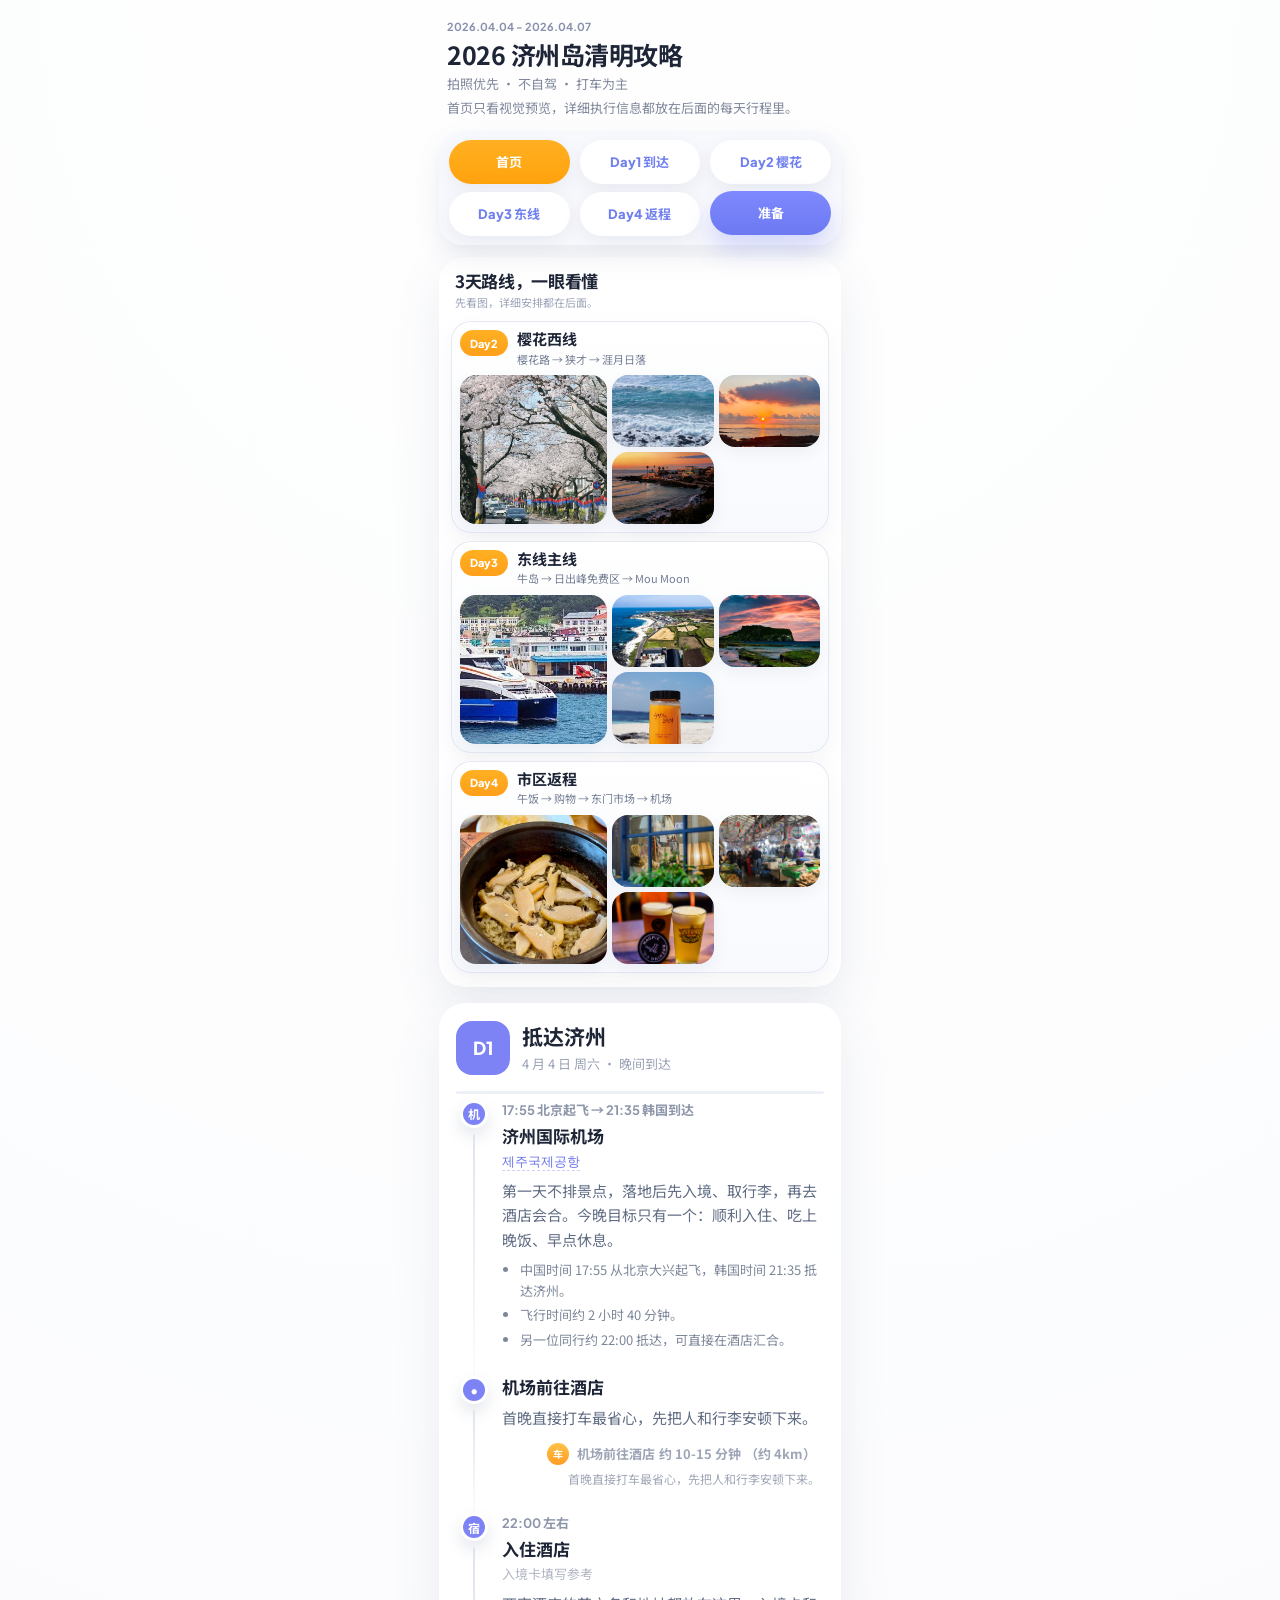
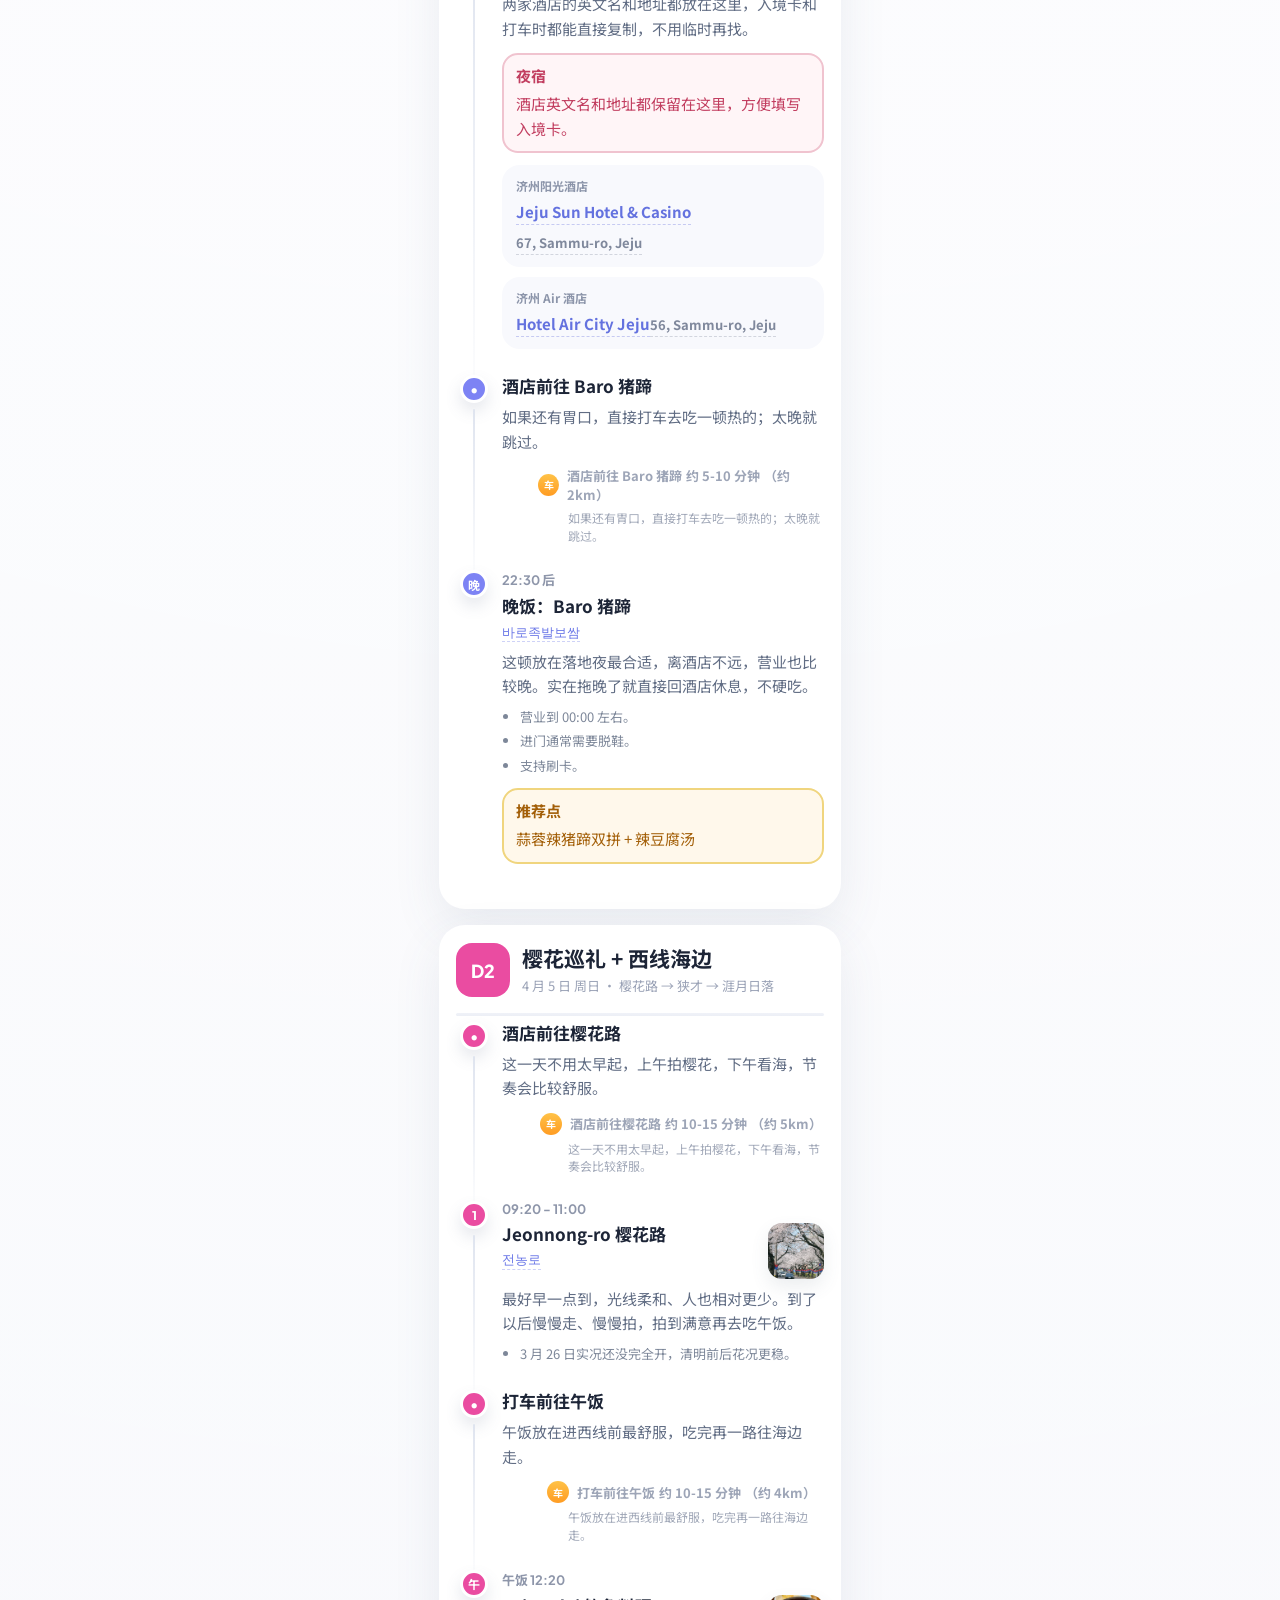
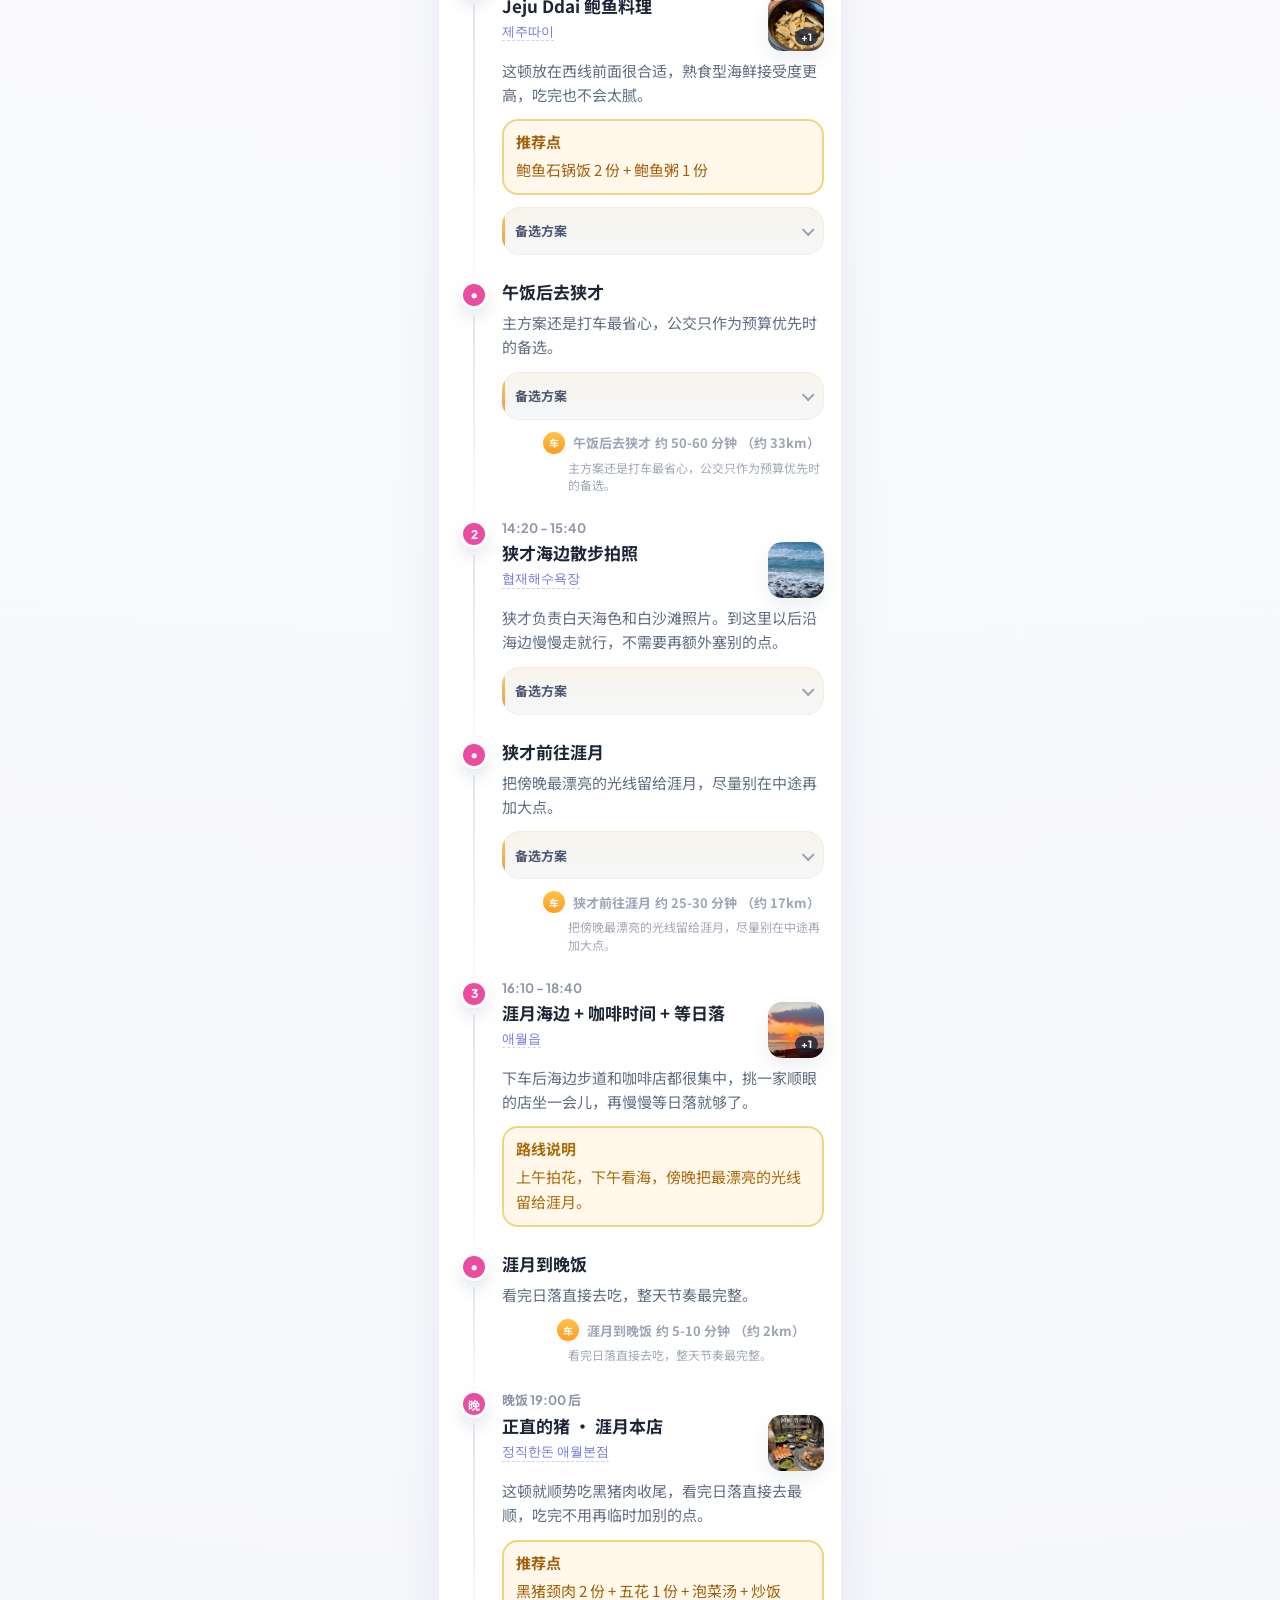
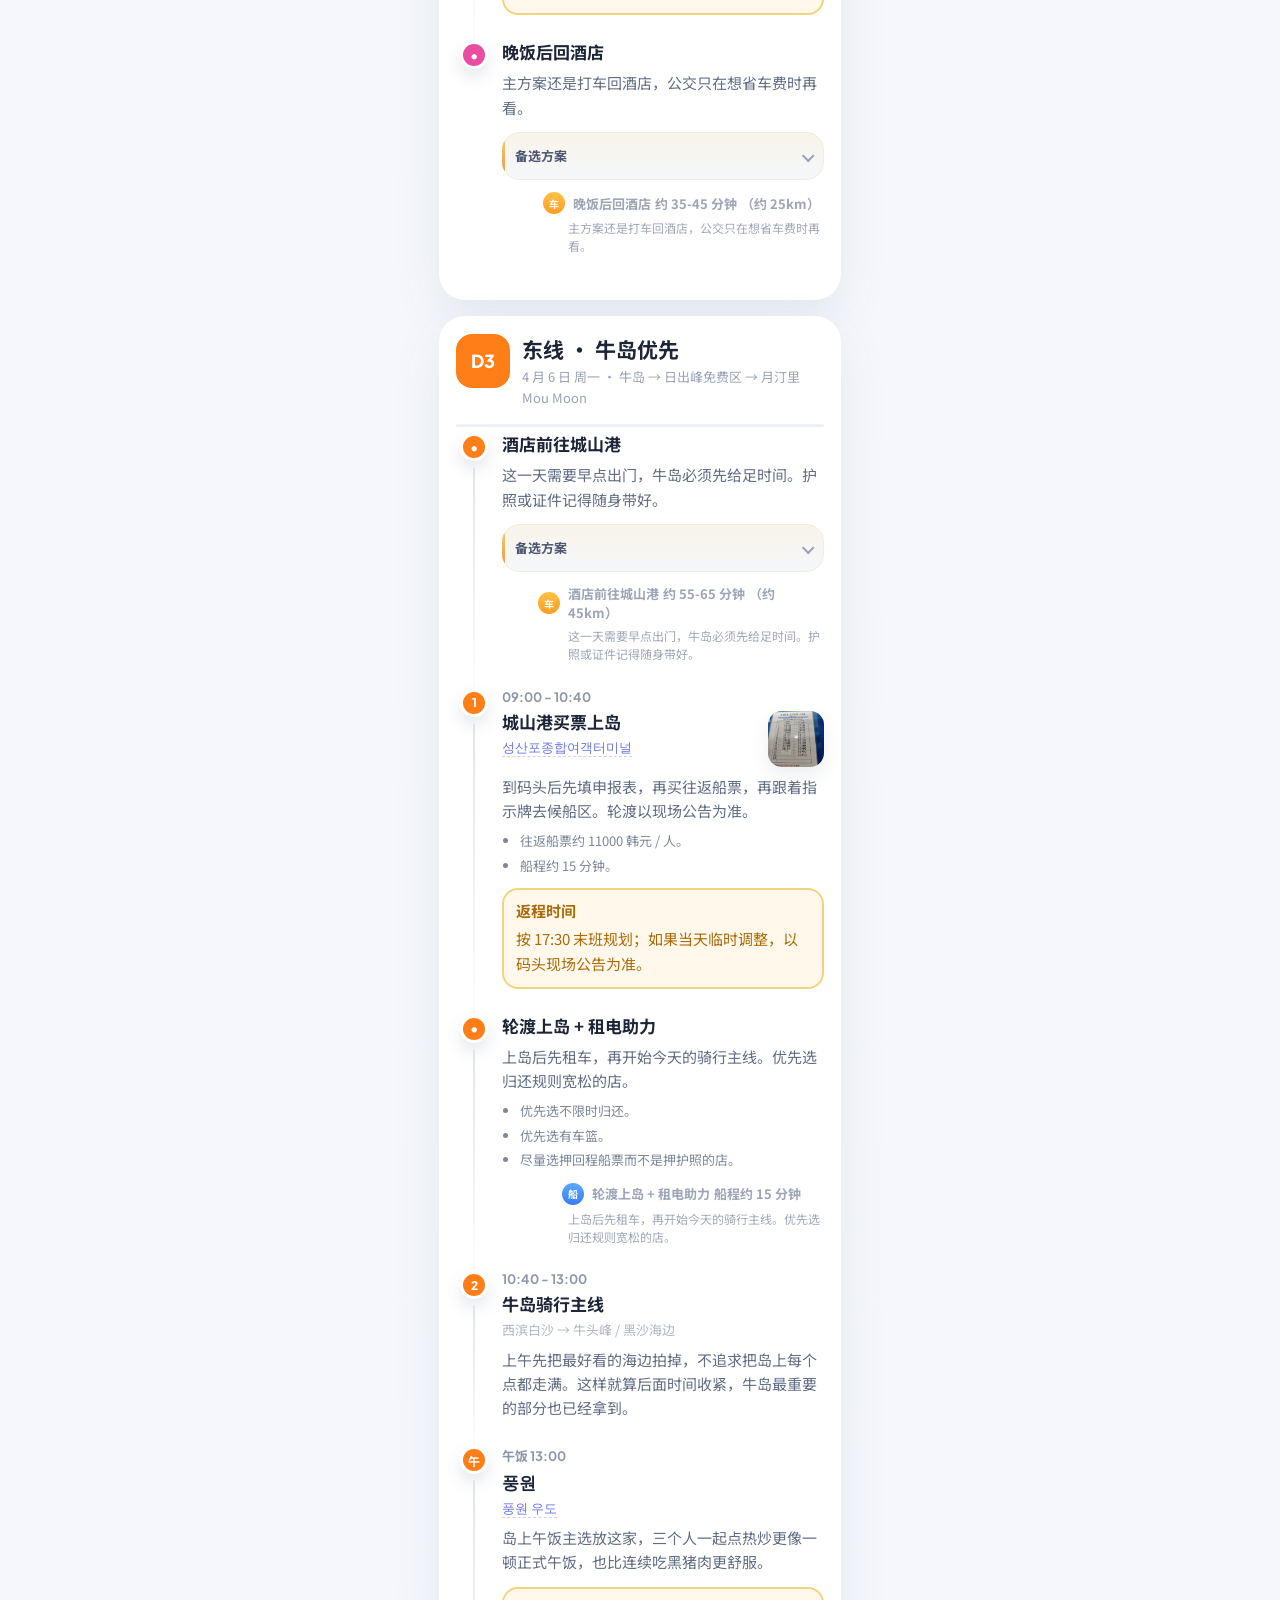
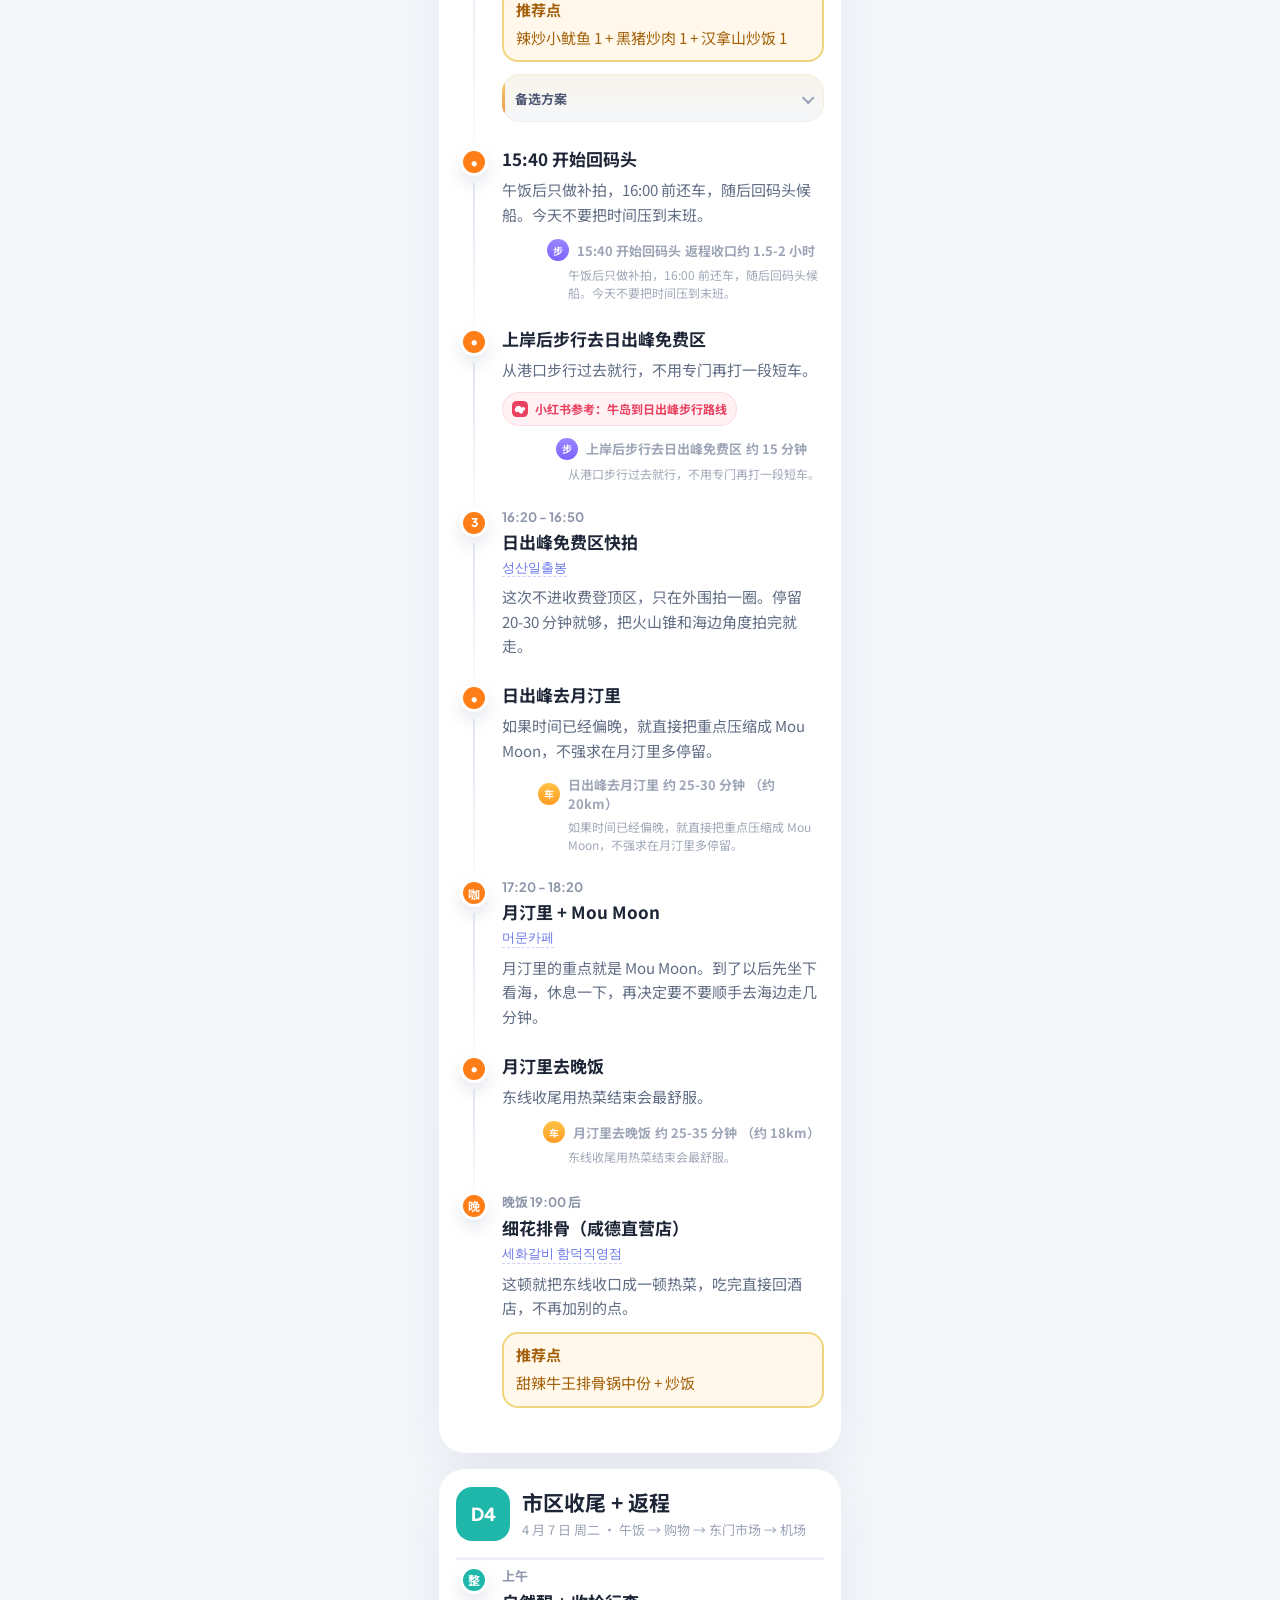
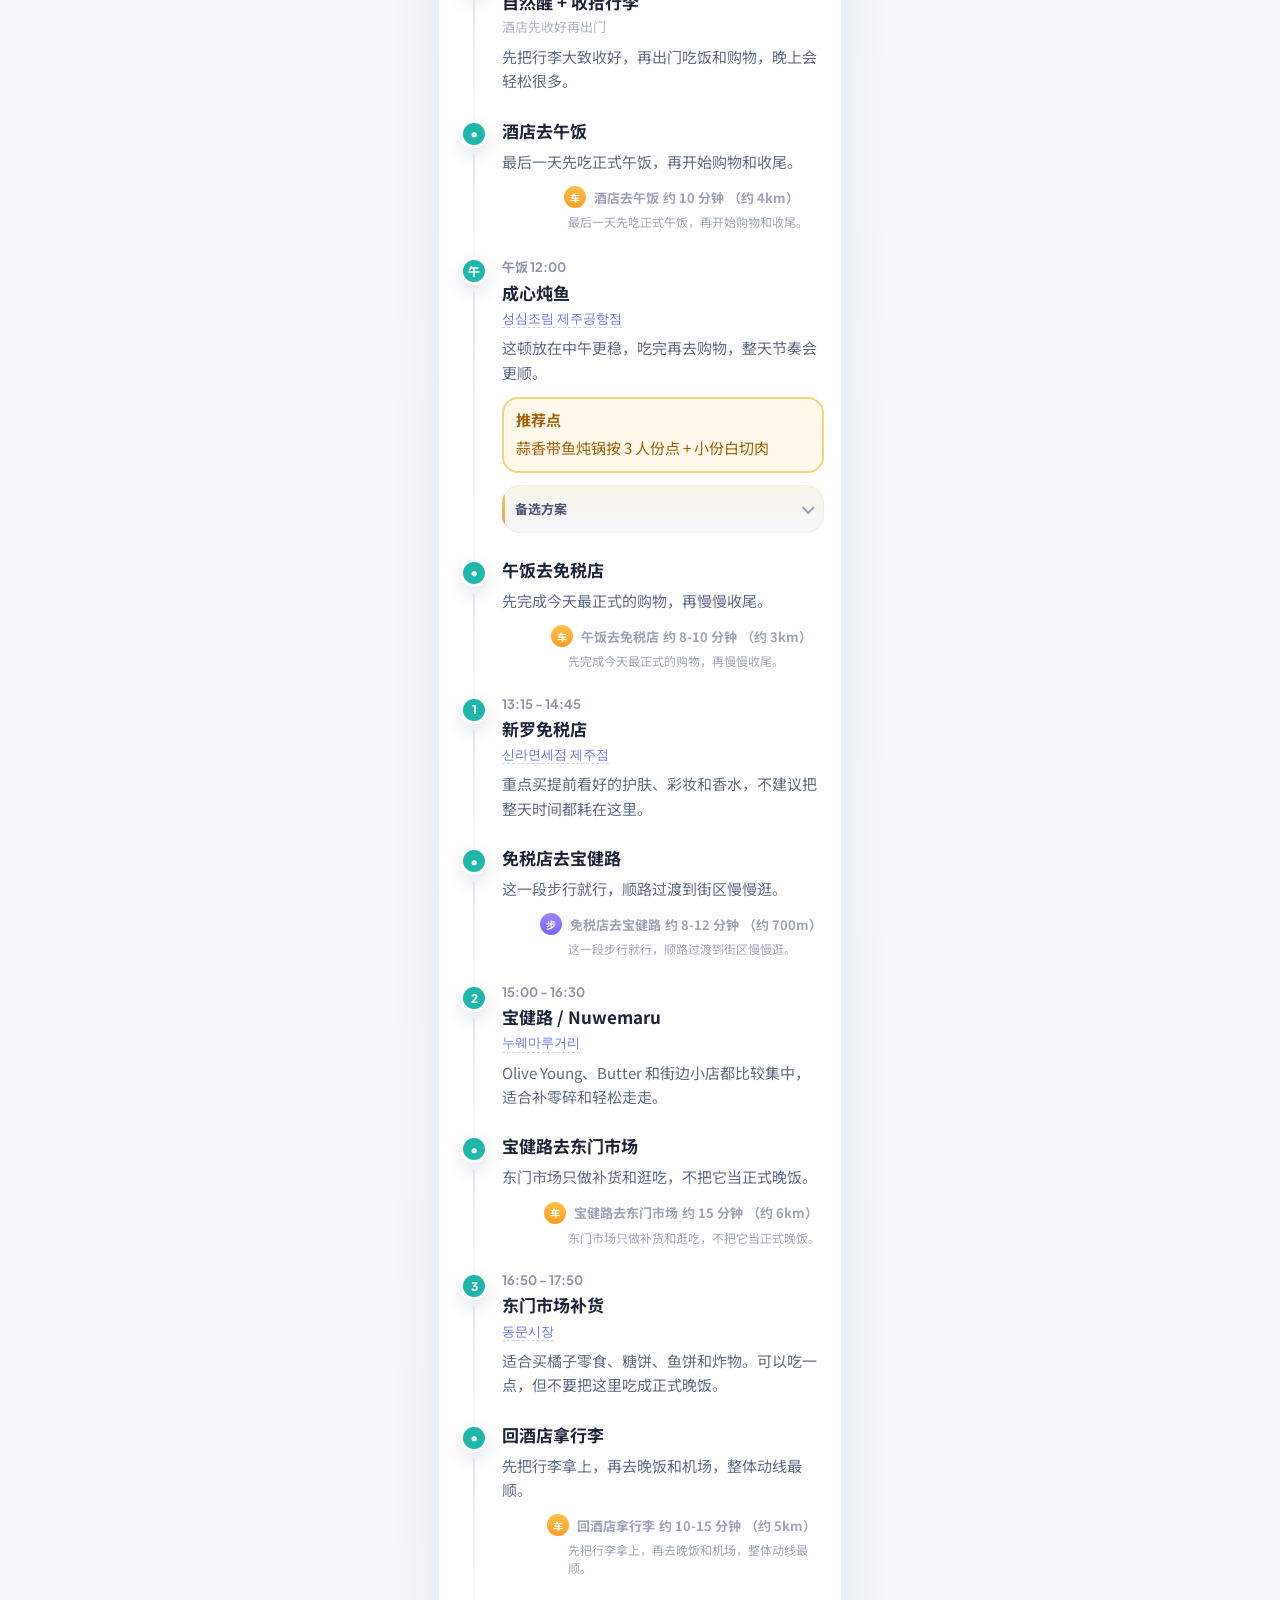
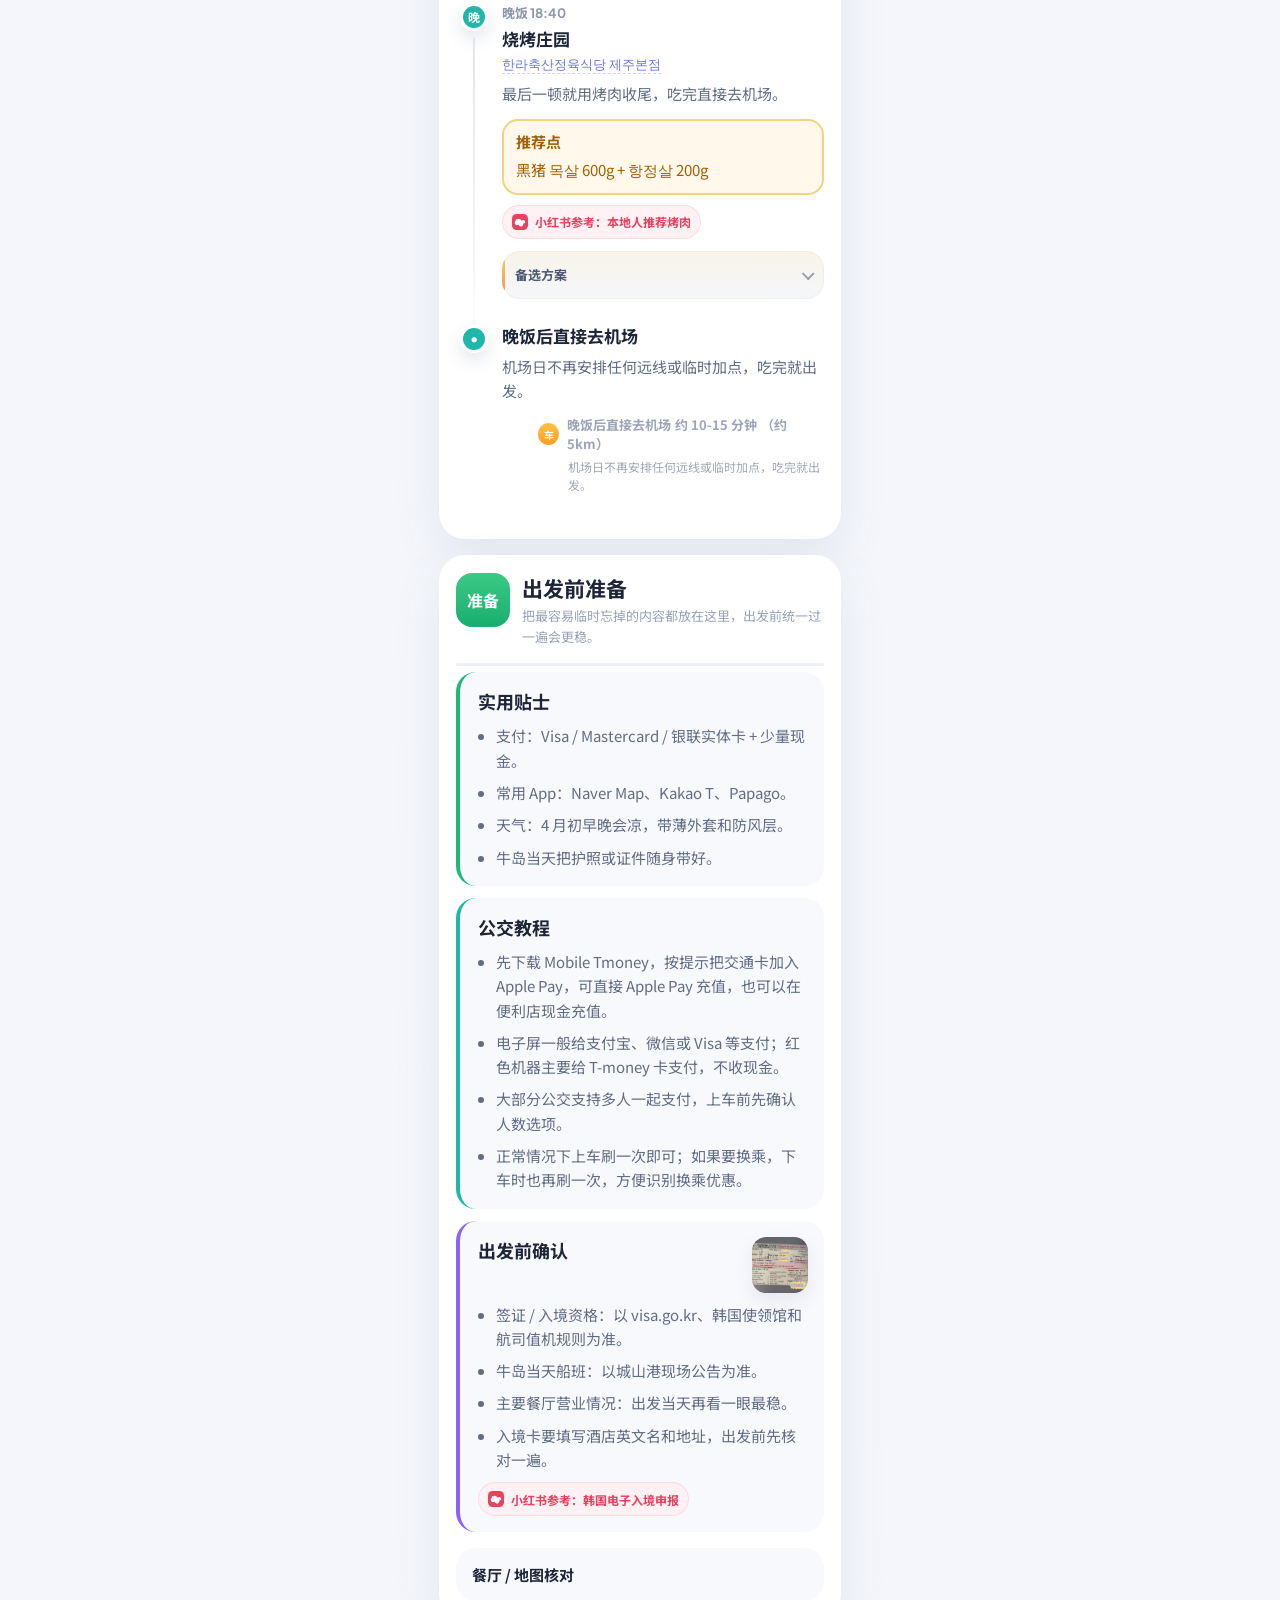
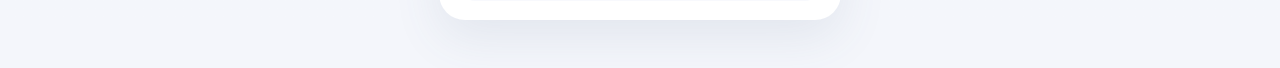
==== jeju/index.html @ ab9e66c6 "Move jeju guide into /jeju" ====
<!doctype html>
<html lang="zh-CN">
  <head>
    <meta charset="UTF-8" />
    <meta name="viewport" content="width=device-width, initial-scale=1.0, viewport-fit=cover" />
    <link
      rel="icon"
      href="data:image/svg+xml,%3Csvg xmlns='http://www.w3.org/2000/svg' viewBox='0 0 64 64'%3E%3Crect width='64' height='64' rx='18' fill='%237e87ff'/%3E%3Ctext x='50%25' y='52%25' dominant-baseline='middle' text-anchor='middle' font-size='30'%3E%F0%9F%8C%B4%3C/text%3E%3C/svg%3E"
    />
    <title>2026 济州岛清明攻略</title>
    <meta
      name="description"
      content="移动端优先的济州岛清明攻略，包含分日时间轴、打车落点、餐厅备选、购物收尾和出发前提醒。"
    />
    <script type="module" crossorigin src="./assets/index-Kb8sTHMa.js"></script>
    <link rel="stylesheet" crossorigin href="./assets/index-Dxm_YtM4.css">
  </head>
  <body>
    <div id="root"></div>
  </body>
</html>
---- jeju/assets/index-Dxm_YtM4.css ----
@font-face{font-family:Plus Jakarta Sans;font-style:normal;font-display:swap;font-weight:500;src:url([data-uri]) format("woff2"),url([data-uri]) format("woff");unicode-range:U+0460-052F,U+1C80-1C8A,U+20B4,U+2DE0-2DFF,U+A640-A69F,U+FE2E-FE2F}@font-face{font-family:Plus Jakarta Sans;font-style:normal;font-display:swap;font-weight:500;src:url(./plus-jakarta-sans-vietnamese-500-normal-DiU8zqi-.woff2) format("woff2"),url(./plus-jakarta-sans-vietnamese-500-normal-CvE5C8T-.woff) format("woff");unicode-range:U+0102-0103,U+0110-0111,U+0128-0129,U+0168-0169,U+01A0-01A1,U+01AF-01B0,U+0300-0301,U+0303-0304,U+0308-0309,U+0323,U+0329,U+1EA0-1EF9,U+20AB}@font-face{font-family:Plus Jakarta Sans;font-style:normal;font-display:swap;font-weight:500;src:url(./plus-jakarta-sans-latin-ext-500-normal-9VZagAe1.woff2) format("woff2"),url(./plus-jakarta-sans-latin-ext-500-normal-CqEEAICU.woff) format("woff");unicode-range:U+0100-02BA,U+02BD-02C5,U+02C7-02CC,U+02CE-02D7,U+02DD-02FF,U+0304,U+0308,U+0329,U+1D00-1DBF,U+1E00-1E9F,U+1EF2-1EFF,U+2020,U+20A0-20AB,U+20AD-20C0,U+2113,U+2C60-2C7F,U+A720-A7FF}@font-face{font-family:Plus Jakarta Sans;font-style:normal;font-display:swap;font-weight:500;src:url(./plus-jakarta-sans-latin-500-normal-Bf-nb4oT.woff2) format("woff2"),url(./plus-jakarta-sans-latin-500-normal-DYtqi0QS.woff) format("woff");unicode-range:U+0000-00FF,U+0131,U+0152-0153,U+02BB-02BC,U+02C6,U+02DA,U+02DC,U+0304,U+0308,U+0329,U+2000-206F,U+20AC,U+2122,U+2191,U+2193,U+2212,U+2215,U+FEFF,U+FFFD}@font-face{font-family:Plus Jakarta Sans;font-style:normal;font-display:swap;font-weight:700;src:url([data-uri]) format("woff2"),url([data-uri]) format("woff");unicode-range:U+0460-052F,U+1C80-1C8A,U+20B4,U+2DE0-2DFF,U+A640-A69F,U+FE2E-FE2F}@font-face{font-family:Plus Jakarta Sans;font-style:normal;font-display:swap;font-weight:700;src:url(./plus-jakarta-sans-vietnamese-700-normal-CV6qDkkj.woff2) format("woff2"),url(./plus-jakarta-sans-vietnamese-700-normal-BCh_uG_5.woff) format("woff");unicode-range:U+0102-0103,U+0110-0111,U+0128-0129,U+0168-0169,U+01A0-01A1,U+01AF-01B0,U+0300-0301,U+0303-0304,U+0308-0309,U+0323,U+0329,U+1EA0-1EF9,U+20AB}@font-face{font-family:Plus Jakarta Sans;font-style:normal;font-display:swap;font-weight:700;src:url(./plus-jakarta-sans-latin-ext-700-normal-BajbvANd.woff2) format("woff2"),url(./plus-jakarta-sans-latin-ext-700-normal-8-d-IyIQ.woff) format("woff");unicode-range:U+0100-02BA,U+02BD-02C5,U+02C7-02CC,U+02CE-02D7,U+02DD-02FF,U+0304,U+0308,U+0329,U+1D00-1DBF,U+1E00-1E9F,U+1EF2-1EFF,U+2020,U+20A0-20AB,U+20AD-20C0,U+2113,U+2C60-2C7F,U+A720-A7FF}@font-face{font-family:Plus Jakarta Sans;font-style:normal;font-display:swap;font-weight:700;src:url(./plus-jakarta-sans-latin-700-normal-CfpNZvy6.woff2) format("woff2"),url(./plus-jakarta-sans-latin-700-normal-DqEcQeE5.woff) format("woff");unicode-range:U+0000-00FF,U+0131,U+0152-0153,U+02BB-02BC,U+02C6,U+02DA,U+02DC,U+0304,U+0308,U+0329,U+2000-206F,U+20AC,U+2122,U+2191,U+2193,U+2212,U+2215,U+FEFF,U+FFFD}@font-face{font-family:Plus Jakarta Sans;font-style:normal;font-display:swap;font-weight:800;src:url([data-uri]) format("woff2"),url([data-uri]) format("woff");unicode-range:U+0460-052F,U+1C80-1C8A,U+20B4,U+2DE0-2DFF,U+A640-A69F,U+FE2E-FE2F}@font-face{font-family:Plus Jakarta Sans;font-style:normal;font-display:swap;font-weight:800;src:url(./plus-jakarta-sans-vietnamese-800-normal-CxbopLd3.woff2) format("woff2"),url(./plus-jakarta-sans-vietnamese-800-normal-BkoGl_sr.woff) format("woff");unicode-range:U+0102-0103,U+0110-0111,U+0128-0129,U+0168-0169,U+01A0-01A1,U+01AF-01B0,U+0300-0301,U+0303-0304,U+0308-0309,U+0323,U+0329,U+1EA0-1EF9,U+20AB}@font-face{font-family:Plus Jakarta Sans;font-style:normal;font-display:swap;font-weight:800;src:url(./plus-jakarta-sans-latin-ext-800-normal-B6BjB2Ju.woff2) format("woff2"),url(./plus-jakarta-sans-latin-ext-800-normal-BPkb-LBK.woff) format("woff");unicode-range:U+0100-02BA,U+02BD-02C5,U+02C7-02CC,U+02CE-02D7,U+02DD-02FF,U+0304,U+0308,U+0329,U+1D00-1DBF,U+1E00-1E9F,U+1EF2-1EFF,U+2020,U+20A0-20AB,U+20AD-20C0,U+2113,U+2C60-2C7F,U+A720-A7FF}@font-face{font-family:Plus Jakarta Sans;font-style:normal;font-display:swap;font-weight:800;src:url(./plus-jakarta-sans-latin-800-normal-CusIZhrK.woff2) format("woff2"),url(./plus-jakarta-sans-latin-800-normal-BRNHt2w0.woff) format("woff");unicode-range:U+0000-00FF,U+0131,U+0152-0153,U+02BB-02BC,U+02C6,U+02DA,U+02DC,U+0304,U+0308,U+0329,U+2000-206F,U+20AC,U+2122,U+2191,U+2193,U+2212,U+2215,U+FEFF,U+FFFD}@font-face{font-family:Noto Sans SC;font-style:normal;font-display:swap;font-weight:400;src:url([data-uri]) format("woff2"),url([data-uri]) format("woff");unicode-range:U+1f1e9-1f1f5,U+1f1f7-1f1ff,U+1f21a,U+1f232,U+1f234-1f237,U+1f250-1f251,U+1f300,U+1f302-1f308,U+1f30a-1f311,U+1f315,U+1f319-1f320,U+1f324,U+1f327,U+1f32a,U+1f32c-1f32d,U+1f330-1f357,U+1f359-1f37e}@font-face{font-family:Noto Sans SC;font-style:normal;font-display:swap;font-weight:400;src:url(./noto-sans-sc-5-400-normal-3RzBeGhg.woff2) format("woff2"),url(./noto-sans-sc-5-400-normal-CbEP9VxY.woff) format("woff");unicode-range:U+fee3,U+fef3,U+ff03-ff04,U+ff07,U+ff0a,U+ff17-ff19,U+ff1c-ff1d,U+ff20-ff3a,U+ff3c,U+ff3e-ff5b,U+ff5d,U+ff61-ff65,U+ff67-ff6a,U+ff6c,U+ff6f-ff78,U+ff7a-ff7d,U+ff80-ff84,U+ff86,U+ff89-ff8e,U+ff92,U+ff97-ff9b,U+ff9d-ff9f,U+ffe0-ffe4,U+ffe6,U+ffe9,U+ffeb,U+ffed,U+fffc,U+1f004,U+1f170-1f171,U+1f192-1f195,U+1f198-1f19a,U+1f1e6-1f1e8}@font-face{font-family:Noto Sans SC;font-style:normal;font-display:swap;font-weight:400;src:url(./noto-sans-sc-6-400-normal-D73klzWF.woff2) format("woff2"),url(./noto-sans-sc-6-400-normal-BbNanP_g.woff) format("woff");unicode-range:U+f0a7,U+f0b2,U+f0b7,U+f0c9,U+f0d8,U+f0da,U+f0dc-f0dd,U+f0e0,U+f0e6,U+f0eb,U+f0fc,U+f101,U+f104-f105,U+f107,U+f10b,U+f11b,U+f14b,U+f18a,U+f193,U+f1d6-f1d7,U+f244,U+f27a,U+f296,U+f2ae,U+f471,U+f4b3,U+f610-f611,U+f880-f881,U+f8ec,U+f8f5,U+f8ff,U+f901,U+f90a,U+f92c-f92d,U+f934,U+f937,U+f941,U+f965,U+f967,U+f969,U+f96b,U+f96f,U+f974,U+f978-f979,U+f97e,U+f981,U+f98a,U+f98e,U+f997,U+f99c,U+f9b2,U+f9b5,U+f9ba,U+f9be,U+f9ca,U+f9d0-f9d1,U+f9dd,U+f9e0-f9e1,U+f9e4,U+f9f7,U+fa00-fa01,U+fa08,U+fa0a,U+fa11,U+fb01-fb02,U+fdfc,U+fe0e,U+fe30-fe31,U+fe33-fe44,U+fe49-fe52,U+fe54-fe57,U+fe59-fe66,U+fe68-fe6b,U+fe8e,U+fe92-fe93,U+feae,U+feb8,U+fecb-fecc,U+fee0}@font-face{font-family:Noto Sans SC;font-style:normal;font-display:swap;font-weight:400;src:url(./noto-sans-sc-21-400-normal-Bfz3Xm1a.woff2) format("woff2"),url(./noto-sans-sc-21-400-normal-B-kDkkaE.woff) format("woff");unicode-range:U+9f83,U+9f85-9f8d,U+9f90-9f91,U+9f94-9f96,U+9f98,U+9f9b-9f9c,U+9f9e,U+9fa0,U+9fa2,U+9ff0-9fff,U+a001,U+a007,U+a025,U+a046-a047,U+a057,U+a072,U+a078-a079,U+a083,U+a085,U+a100,U+a118,U+a132,U+a134,U+a1f4,U+a242,U+a4a6,U+a4aa,U+a4b0-a4b1,U+a4b3,U+a9c1-a9c2,U+ac00-ac01,U+ac04,U+ac08,U+ac10-ac11,U+ac13-ac16,U+ac19,U+ac1c-ac1d,U+ac24,U+ac70-ac71,U+ac74,U+ac77-ac78,U+ac80-ac81,U+ac83,U+ac8c,U+ac90,U+ac9f-aca0,U+aca8-aca9,U+acac,U+acb0,U+acbd,U+acc1,U+acc4,U+ace0-ace1,U+ace4,U+ace8,U+acf3,U+acf5,U+acfc-acfd,U+ad00,U+ad0c,U+ad11,U+ad1c,U+ad34,U+ad50,U+ad64,U+ad6c,U+ad70,U+ad74,U+ad7f,U+ad81,U+ad8c,U+adc0,U+adc8,U+addc,U+ade0,U+adf8-adf9,U+adfc,U+ae00,U+ae08-ae09,U+ae0b,U+ae30,U+ae34,U+ae38,U+ae40,U+ae4a,U+ae4c,U+ae54,U+ae68,U+aebc,U+aed8,U+af2c-af2d}@font-face{font-family:Noto Sans SC;font-style:normal;font-display:swap;font-weight:400;src:url(./noto-sans-sc-22-400-normal-yOvQSDF6.woff2) format("woff2"),url(./noto-sans-sc-22-400-normal-Ddldhbk8.woff) format("woff");unicode-range:U+9e30-9e33,U+9e35-9e3b,U+9e3e,U+9e40-9e44,U+9e46-9e4e,U+9e51,U+9e53,U+9e55-9e58,U+9e5a-9e5c,U+9e5e-9e63,U+9e66-9e6e,U+9e71,U+9e73,U+9e75,U+9e78-9e79,U+9e7c-9e7e,U+9e82,U+9e86-9e88,U+9e8b-9e8c,U+9e90-9e91,U+9e93,U+9e95,U+9e97,U+9e9d,U+9ea4-9ea5,U+9ea9-9eaa,U+9eb4-9eb5,U+9eb8-9eba,U+9ebc-9ebf,U+9ec3,U+9ec9,U+9ecd,U+9ed0,U+9ed2-9ed3,U+9ed5-9ed6,U+9ed9,U+9edc-9edd,U+9edf-9ee0,U+9ee2,U+9ee5,U+9ee7-9eea,U+9eef,U+9ef1,U+9ef3-9ef4,U+9ef6,U+9ef9,U+9efb-9efc,U+9efe,U+9f0b,U+9f0d,U+9f10,U+9f14,U+9f17,U+9f19,U+9f22,U+9f29,U+9f2c,U+9f2f,U+9f31,U+9f37,U+9f39,U+9f3d-9f3e,U+9f41,U+9f4a-9f4b,U+9f51-9f52,U+9f61-9f63,U+9f66-9f67,U+9f80-9f81}@font-face{font-family:Noto Sans SC;font-style:normal;font-display:swap;font-weight:400;src:url(./noto-sans-sc-23-400-normal-D0XQUkMM.woff2) format("woff2"),url(./noto-sans-sc-23-400-normal-B63mf8yb.woff) format("woff");unicode-range:U+9c82-9c83,U+9c85-9c8c,U+9c8e-9c92,U+9c94-9c9b,U+9c9e-9ca3,U+9ca5-9ca7,U+9ca9,U+9cab,U+9cad-9cae,U+9cb1-9cb7,U+9cb9-9cbd,U+9cbf-9cc0,U+9cc3,U+9cc5-9cc7,U+9cc9-9cd1,U+9cd3-9cda,U+9cdc-9cdd,U+9cdf,U+9ce1-9ce3,U+9ce5,U+9ce9,U+9cee-9cef,U+9cf3-9cf4,U+9cf6,U+9cfc-9cfd,U+9d02,U+9d08-9d09,U+9d12,U+9d1b,U+9d1e,U+9d26,U+9d28,U+9d37,U+9d3b,U+9d3f,U+9d51,U+9d59,U+9d5c-9d5d,U+9d5f-9d61,U+9d6c,U+9d70,U+9d72,U+9d7a,U+9d7e,U+9d84,U+9d89,U+9d8f,U+9d92,U+9daf,U+9db4,U+9db8,U+9dbc,U+9dc4,U+9dc7,U+9dc9,U+9dd7,U+9ddf,U+9df2,U+9df9-9dfa,U+9e0a,U+9e11,U+9e1a,U+9e1e,U+9e20,U+9e22,U+9e28-9e2c,U+9e2e-9e2f}@font-face{font-family:Noto Sans SC;font-style:normal;font-display:swap;font-weight:400;src:url(./noto-sans-sc-24-400-normal-mI4tDgE1.woff2) format("woff2"),url(./noto-sans-sc-24-400-normal-DBLAZKBQ.woff) format("woff");unicode-range:U+9a80,U+9a83,U+9a85,U+9a88-9a8a,U+9a8d-9a8e,U+9a90,U+9a92-9a93,U+9a95-9a96,U+9a98-9a99,U+9a9b-9aa2,U+9aa5,U+9aa7,U+9aaf-9ab1,U+9ab5-9ab6,U+9ab9-9aba,U+9ac0-9ac4,U+9ac8,U+9acb-9acc,U+9ace-9acf,U+9ad1-9ad2,U+9ad9,U+9adf,U+9ae1,U+9ae3,U+9aea-9aeb,U+9aed-9aef,U+9af4,U+9af9,U+9afb,U+9b03-9b04,U+9b06,U+9b08,U+9b0d,U+9b0f-9b10,U+9b13,U+9b18,U+9b1a,U+9b1f,U+9b22-9b23,U+9b25,U+9b27-9b28,U+9b2a,U+9b2f,U+9b31-9b32,U+9b3b,U+9b43,U+9b46-9b49,U+9b4d-9b4e,U+9b51,U+9b56,U+9b58,U+9b5a,U+9b5c,U+9b5f,U+9b61-9b62,U+9b6f,U+9b77,U+9b80,U+9b88,U+9b8b,U+9b8e,U+9b91,U+9b9f-9ba0,U+9ba8,U+9baa-9bab,U+9bad-9bae,U+9bb0-9bb1,U+9bb8,U+9bc9-9bca,U+9bd3,U+9bd6,U+9bdb,U+9be8,U+9bf0-9bf1,U+9c02,U+9c10,U+9c15,U+9c24,U+9c2d,U+9c32,U+9c39,U+9c3b,U+9c40,U+9c47-9c49,U+9c53,U+9c57,U+9c64,U+9c72,U+9c77-9c78,U+9c7b,U+9c7f-9c80}@font-face{font-family:Noto Sans SC;font-style:normal;font-display:swap;font-weight:400;src:url(./noto-sans-sc-25-400-normal-CD3JKveN.woff2) format("woff2"),url(./noto-sans-sc-25-400-normal-zOs-X-G_.woff) format("woff");unicode-range:U+98dd,U+98e1-98e2,U+98e7-98ea,U+98ec,U+98ee-98ef,U+98f2,U+98f4,U+98fc-98fe,U+9903,U+9905,U+9908,U+990a,U+990c-990d,U+9913-9914,U+9918,U+991a-991b,U+991e,U+9921,U+9928,U+992c,U+992e,U+9935,U+9938-9939,U+993d-993e,U+9945,U+994b-994c,U+9951-9952,U+9954-9955,U+9957,U+995e,U+9963,U+9966-9969,U+996b-996c,U+996f,U+9974-9975,U+9977-9979,U+997d-997e,U+9980-9981,U+9983-9984,U+9987,U+998a-998b,U+998d-9991,U+9993-9995,U+9997-9998,U+99a5,U+99ab,U+99ad-99ae,U+99b1,U+99b3-99b4,U+99bc,U+99bf,U+99c1,U+99c3-99c6,U+99cc,U+99d0,U+99d2,U+99d5,U+99db,U+99dd,U+99e1,U+99ed,U+99f1,U+99ff,U+9a01,U+9a03-9a04,U+9a0e-9a0f,U+9a11-9a13,U+9a19,U+9a1b,U+9a28,U+9a2b,U+9a30,U+9a32,U+9a37,U+9a40,U+9a45,U+9a4a,U+9a4d-9a4e,U+9a52,U+9a55,U+9a57,U+9a5a-9a5b,U+9a5f,U+9a62,U+9a65,U+9a69,U+9a6b,U+9a6e,U+9a75,U+9a77-9a7a,U+9a7d}@font-face{font-family:Noto Sans SC;font-style:normal;font-display:swap;font-weight:400;src:url(./noto-sans-sc-26-400-normal-B306_DcA.woff2) format("woff2"),url(./noto-sans-sc-26-400-normal-CW5LtD6m.woff) format("woff");unicode-range:U+975b-975c,U+9763,U+9765-9766,U+976c-976d,U+9773,U+9776,U+977a,U+977c,U+9784-9785,U+978e-978f,U+9791-9792,U+9794-9795,U+9798,U+979a,U+979e,U+97a3,U+97a5-97a6,U+97a8,U+97ab-97ac,U+97ae-97af,U+97b2,U+97b4,U+97c6,U+97cb-97cc,U+97d3,U+97d8,U+97dc,U+97e1,U+97ea-97eb,U+97ee,U+97fb,U+97fe-97ff,U+9801-9803,U+9805-9806,U+9808,U+980c,U+9810-9814,U+9817-9818,U+981e,U+9820-9821,U+9824,U+9828,U+982b-982d,U+9830,U+9834,U+9838-9839,U+983c,U+9846,U+984d-984f,U+9851-9852,U+9854-9855,U+9857-9858,U+985a-985b,U+9862-9863,U+9865,U+9867,U+986b,U+986f-9871,U+9877-9878,U+987c,U+9880,U+9883,U+9885,U+9889,U+988b-988f,U+9893-9895,U+9899-989b,U+989e-989f,U+98a1-98a2,U+98a5-98a7,U+98a9,U+98af,U+98b1,U+98b6,U+98ba,U+98be,U+98c3-98c4,U+98c6-98c8,U+98cf-98d6,U+98da-98db}@font-face{font-family:Noto Sans SC;font-style:normal;font-display:swap;font-weight:400;src:url(./noto-sans-sc-27-400-normal-LzZF_NqI.woff2) format("woff2"),url(./noto-sans-sc-27-400-normal-D3MarmBt.woff) format("woff");unicode-range:U+95c4-95ca,U+95cc-95cd,U+95d4-95d6,U+95d8,U+95e1-95e2,U+95e9,U+95f0-95f1,U+95f3,U+95f6,U+95fc,U+95fe-95ff,U+9602-9604,U+9606-960d,U+960f,U+9611-9613,U+9615-9617,U+9619-961b,U+961d,U+9621,U+9628,U+962f,U+963c-963e,U+9641-9642,U+9649,U+9654,U+965b-965f,U+9661,U+9663,U+9665,U+9667-9668,U+966c,U+9670,U+9672-9674,U+9678,U+967a,U+967d,U+9682,U+9685,U+9688,U+968a,U+968d-968e,U+9695,U+9697-9698,U+969e,U+96a0,U+96a3-96a4,U+96a8,U+96aa,U+96b0-96b1,U+96b3-96b4,U+96b7-96b9,U+96bb-96bd,U+96c9,U+96cb,U+96ce,U+96d1-96d2,U+96d6,U+96d9,U+96db-96dc,U+96de,U+96e0,U+96e3,U+96e9,U+96eb,U+96f0-96f2,U+96f9,U+96ff,U+9701-9702,U+9705,U+9708,U+970a,U+970e-970f,U+9711,U+9719,U+9727,U+972a,U+972d,U+9730,U+973d,U+9742,U+9744,U+9748-9749,U+9750-9751,U+975a}@font-face{font-family:Noto Sans SC;font-style:normal;font-display:swap;font-weight:400;src:url(./noto-sans-sc-28-400-normal-CEc-bbYn.woff2) format("woff2"),url(./noto-sans-sc-28-400-normal-bDrt87Cu.woff) format("woff");unicode-range:U+94f5,U+94f7,U+94f9,U+94fb-94fd,U+94ff,U+9503-9504,U+9506-9507,U+9509-950a,U+950d-950f,U+9511-9518,U+951a-9520,U+9522,U+9528-952d,U+9530-953a,U+953c-953f,U+9543-9546,U+9548-9550,U+9552-9555,U+9557-955b,U+955d-9568,U+956a-956d,U+9570-9574,U+9583,U+9586,U+9589,U+958e-958f,U+9591-9592,U+9594,U+9598-9599,U+959e-95a0,U+95a2-95a6,U+95a8-95b2,U+95b4,U+95b8-95c3}@font-face{font-family:Noto Sans SC;font-style:normal;font-display:swap;font-weight:400;src:url(./noto-sans-sc-29-400-normal-CTMIENlc.woff2) format("woff2"),url(./noto-sans-sc-29-400-normal-DcvtRzWo.woff) format("woff");unicode-range:U+941c-942b,U+942d-942e,U+9432-9433,U+9435,U+9438,U+943a,U+943e,U+9444,U+944a,U+9451-9452,U+945a,U+9462-9463,U+9465,U+9470-9487,U+948a-9492,U+9494-9498,U+949a,U+949c-949d,U+94a1,U+94a3-94a4,U+94a8,U+94aa-94ad,U+94af,U+94b2,U+94b4-94ba,U+94bc-94c0,U+94c4,U+94c6-94db,U+94de-94ec,U+94ee-94f1,U+94f3}@font-face{font-family:Noto Sans SC;font-style:normal;font-display:swap;font-weight:400;src:url(./noto-sans-sc-30-400-normal-Dzb6Zn8O.woff2) format("woff2"),url(./noto-sans-sc-30-400-normal-CkB3lx0Z.woff) format("woff");unicode-range:U+92ec-92ed,U+92f0,U+92f3,U+92f8,U+92fc,U+9304,U+9306,U+9310,U+9312,U+9315,U+9318,U+931a,U+931e,U+9320-9322,U+9324,U+9326-9329,U+932b-932c,U+932f,U+9331-9332,U+9335-9336,U+933e,U+9340-9341,U+934a-9360,U+9362-9363,U+9365-936b,U+936e,U+9375,U+937e,U+9382,U+938a,U+938c,U+938f,U+9393-9394,U+9396-9397,U+939a,U+93a2,U+93a7,U+93ac-93cd,U+93d0-93d1,U+93d6-93d8,U+93de-93df,U+93e1-93e2,U+93e4,U+93f8,U+93fb,U+93fd,U+940e-941a}@font-face{font-family:Noto Sans SC;font-style:normal;font-display:swap;font-weight:400;src:url(./noto-sans-sc-31-400-normal-Cngcbauu.woff2) format("woff2"),url(./noto-sans-sc-31-400-normal-BPTii1ve.woff) format("woff");unicode-range:U+9163-9164,U+9169,U+9170,U+9172,U+9174,U+9179-917a,U+917d-917e,U+9182-9183,U+9185,U+918c-918d,U+9190-9191,U+919a,U+919c,U+91a1-91a4,U+91a8,U+91aa-91af,U+91b4-91b5,U+91b8,U+91ba,U+91be,U+91c0-91c1,U+91c6,U+91c8,U+91cb,U+91d0,U+91d2,U+91d7-91d8,U+91dd,U+91e3,U+91e6-91e7,U+91ed,U+91f0,U+91f5,U+91f9,U+9200,U+9205,U+9207-920a,U+920d-920e,U+9210,U+9214-9215,U+921c,U+921e,U+9221,U+9223-9227,U+9229-922a,U+922d,U+9234-9235,U+9237,U+9239-923a,U+923c-9240,U+9244-9246,U+9249,U+924e-924f,U+9251,U+9253,U+9257,U+925b,U+925e,U+9262,U+9264-9266,U+9268,U+926c,U+926f,U+9271,U+927b,U+927e,U+9280,U+9283,U+9285-928a,U+928e,U+9291,U+9293,U+9296,U+9298,U+929c-929d,U+92a8,U+92ab-92ae,U+92b3,U+92b6-92b7,U+92b9,U+92c1,U+92c5-92c6,U+92c8,U+92cc,U+92d0,U+92d2,U+92e4,U+92ea}@font-face{font-family:Noto Sans SC;font-style:normal;font-display:swap;font-weight:400;src:url(./noto-sans-sc-32-400-normal-BqAPF1tT.woff2) format("woff2"),url(./noto-sans-sc-32-400-normal-Da_7IxW3.woff) format("woff");unicode-range:U+9004,U+900b,U+9011,U+9015-9016,U+901e,U+9021,U+9026,U+902d,U+902f,U+9031,U+9035-9036,U+9039-903a,U+9041,U+9044-9046,U+904a,U+904f-9052,U+9054-9055,U+9058-9059,U+905b-905e,U+9060-9062,U+9068-9069,U+906f,U+9072,U+9074,U+9076-907a,U+907c-907d,U+9081,U+9083,U+9085,U+9087-908b,U+908f,U+9095,U+9097,U+9099-909b,U+909d,U+90a0-90a1,U+90a8-90a9,U+90ac,U+90b0,U+90b2-90b4,U+90b6,U+90b8,U+90ba,U+90bd-90be,U+90c3-90c5,U+90c7-90c8,U+90cf-90d0,U+90d3,U+90d5,U+90d7,U+90da-90dc,U+90de,U+90e2,U+90e4,U+90e6-90e7,U+90ea-90eb,U+90ef,U+90f4-90f5,U+90f7,U+90fe-9100,U+9104,U+9109,U+910c,U+9112,U+9114-9115,U+9118,U+911c,U+911e,U+9120,U+9122-9123,U+9127,U+912d,U+912f-9132,U+9139-913a,U+9143,U+9146,U+9149-914a,U+914c,U+914e-9150,U+9154,U+9157,U+915a,U+915d-915e,U+9161-9162}@font-face{font-family:Noto Sans SC;font-style:normal;font-display:swap;font-weight:400;src:url(./noto-sans-sc-33-400-normal-CUXtFK-t.woff2) format("woff2"),url(./noto-sans-sc-33-400-normal-Cd3lI6aO.woff) format("woff");unicode-range:U+8e41-8e42,U+8e47,U+8e49-8e4b,U+8e50-8e53,U+8e59-8e5a,U+8e5f-8e60,U+8e64,U+8e69,U+8e6c,U+8e70,U+8e74,U+8e76,U+8e7a-8e7c,U+8e7f,U+8e84-8e85,U+8e87,U+8e89,U+8e8b,U+8e8d,U+8e8f-8e90,U+8e94,U+8e99,U+8e9c,U+8e9e,U+8eaa,U+8eac,U+8eb0,U+8eb6,U+8ec0,U+8ec6,U+8eca-8ece,U+8ed2,U+8eda,U+8edf,U+8ee2,U+8eeb,U+8ef8,U+8efb-8efe,U+8f03,U+8f09,U+8f0b,U+8f12-8f15,U+8f1b,U+8f1d,U+8f1f,U+8f29-8f2a,U+8f2f,U+8f36,U+8f38,U+8f3b,U+8f3e-8f3f,U+8f44-8f45,U+8f49,U+8f4d-8f4e,U+8f5f,U+8f6b,U+8f6d,U+8f71-8f73,U+8f75-8f76,U+8f78-8f7a,U+8f7c,U+8f7e,U+8f81-8f82,U+8f84,U+8f87,U+8f8a-8f8b,U+8f8d-8f8f,U+8f94-8f95,U+8f97-8f9a,U+8fa6,U+8fad-8faf,U+8fb2,U+8fb5-8fb7,U+8fba-8fbc,U+8fbf,U+8fc2,U+8fcb,U+8fcd,U+8fd3,U+8fd5,U+8fd7,U+8fda,U+8fe2-8fe5,U+8fe8-8fe9,U+8fee,U+8ff3-8ff4,U+8ff8,U+8ffa}@font-face{font-family:Noto Sans SC;font-style:normal;font-display:swap;font-weight:400;src:url(./noto-sans-sc-34-400-normal-Djw1IAuw.woff2) format("woff2"),url(./noto-sans-sc-34-400-normal-BN6nGe8Q.woff) format("woff");unicode-range:U+8cbd,U+8cbf-8cc4,U+8cc7-8cc8,U+8cca,U+8ccd,U+8cd1,U+8cd3,U+8cdb-8cdc,U+8cde,U+8ce0,U+8ce2-8ce4,U+8ce6-8ce8,U+8cea,U+8ced,U+8cf4,U+8cf8,U+8cfa,U+8cfc-8cfd,U+8d04-8d05,U+8d07-8d08,U+8d0a,U+8d0d,U+8d0f,U+8d13-8d14,U+8d16,U+8d1b,U+8d20,U+8d30,U+8d32-8d33,U+8d36,U+8d3b,U+8d3d,U+8d40,U+8d42-8d43,U+8d45-8d46,U+8d48-8d4a,U+8d4d,U+8d51,U+8d53,U+8d55,U+8d59,U+8d5c-8d5d,U+8d5f,U+8d61,U+8d66-8d67,U+8d6a,U+8d6d,U+8d71,U+8d73,U+8d84,U+8d90-8d91,U+8d94-8d95,U+8d99,U+8da8,U+8daf,U+8db1,U+8db5,U+8db8,U+8dba,U+8dbc,U+8dbf,U+8dc2,U+8dc4,U+8dc6,U+8dcb,U+8dce-8dcf,U+8dd6-8dd7,U+8dda-8ddb,U+8dde,U+8de1,U+8de3-8de4,U+8de9,U+8deb-8dec,U+8df0-8df1,U+8df6-8dfd,U+8e05,U+8e07,U+8e09-8e0a,U+8e0c,U+8e0e,U+8e10,U+8e14,U+8e1d-8e1f,U+8e23,U+8e26,U+8e2b-8e31,U+8e34-8e35,U+8e39-8e3a,U+8e3d,U+8e40}@font-face{font-family:Noto Sans SC;font-style:normal;font-display:swap;font-weight:400;src:url(./noto-sans-sc-35-400-normal-Chgyqx1E.woff2) format("woff2"),url(./noto-sans-sc-35-400-normal-BFozhrPD.woff) format("woff");unicode-range:U+8b80,U+8b83,U+8b8a,U+8b8c,U+8b90,U+8b93,U+8b99-8b9a,U+8ba0,U+8ba3,U+8ba5-8ba7,U+8baa-8bac,U+8bb4-8bb5,U+8bb7,U+8bb9,U+8bc2-8bc3,U+8bc5,U+8bcb-8bcc,U+8bce-8bd0,U+8bd2-8bd4,U+8bd6,U+8bd8-8bd9,U+8bdc,U+8bdf,U+8be3-8be4,U+8be7-8be9,U+8beb-8bec,U+8bee,U+8bf0,U+8bf2-8bf3,U+8bf6,U+8bf9,U+8bfc-8bfd,U+8bff-8c00,U+8c02,U+8c04,U+8c06-8c07,U+8c0c,U+8c0f,U+8c11-8c12,U+8c14-8c1b,U+8c1d-8c21,U+8c24-8c25,U+8c27,U+8c2a-8c2c,U+8c2e-8c30,U+8c32-8c36,U+8c3f,U+8c47-8c4c,U+8c4e-8c50,U+8c54-8c56,U+8c62,U+8c68,U+8c6c,U+8c73,U+8c78,U+8c7a,U+8c82,U+8c85,U+8c89-8c8a,U+8c8d-8c8e,U+8c90,U+8c93-8c94,U+8c98,U+8c9d-8c9e,U+8ca0-8ca2,U+8ca7-8cac,U+8caf-8cb0,U+8cb3-8cb4,U+8cb6-8cb9,U+8cbb-8cbc}@font-face{font-family:Noto Sans SC;font-style:normal;font-display:swap;font-weight:400;src:url(./noto-sans-sc-36-400-normal-BxBT42kb.woff2) format("woff2"),url(./noto-sans-sc-36-400-normal-DN0g7scF.woff) format("woff");unicode-range:U+8a15-8a18,U+8a1a-8a1b,U+8a1d,U+8a1f,U+8a22-8a23,U+8a25,U+8a2b,U+8a2d,U+8a31,U+8a33-8a34,U+8a36-8a38,U+8a3a,U+8a3c,U+8a3e,U+8a40-8a41,U+8a46,U+8a48,U+8a50,U+8a52,U+8a54-8a55,U+8a58,U+8a5b,U+8a5d-8a63,U+8a66,U+8a69-8a6b,U+8a6d-8a6e,U+8a70,U+8a72-8a73,U+8a7a,U+8a85,U+8a87,U+8a8a,U+8a8c-8a8d,U+8a90-8a92,U+8a95,U+8a98,U+8aa0-8aa1,U+8aa3-8aa6,U+8aa8-8aa9,U+8aac-8aae,U+8ab0,U+8ab2,U+8ab8-8ab9,U+8abc,U+8abe-8abf,U+8ac7,U+8acf,U+8ad2,U+8ad6-8ad7,U+8adb-8adc,U+8adf,U+8ae1,U+8ae6-8ae8,U+8aeb,U+8aed-8aee,U+8af1,U+8af3-8af4,U+8af7-8af8,U+8afa,U+8afe,U+8b00-8b02,U+8b07,U+8b0a,U+8b0c,U+8b0e,U+8b10,U+8b17,U+8b19,U+8b1b,U+8b1d,U+8b20-8b21,U+8b26,U+8b28,U+8b2c,U+8b33,U+8b39,U+8b3e-8b3f,U+8b41,U+8b45,U+8b49,U+8b4c,U+8b4f,U+8b57-8b58,U+8b5a,U+8b5c,U+8b5e,U+8b60,U+8b6c,U+8b6f-8b70,U+8b72,U+8b74,U+8b77,U+8b7d}@font-face{font-family:Noto Sans SC;font-style:normal;font-display:swap;font-weight:400;src:url(./noto-sans-sc-37-400-normal-CjshmOwp.woff2) format("woff2"),url(./noto-sans-sc-37-400-normal-DU1y2gli.woff) format("woff");unicode-range:U+8882,U+8884-8886,U+8888,U+888f,U+8892-8893,U+889b,U+88a2,U+88a4,U+88a6,U+88a8,U+88aa,U+88ae,U+88b1,U+88b4,U+88b7,U+88bc,U+88c0,U+88c6-88c9,U+88ce-88cf,U+88d1-88d3,U+88d8,U+88db-88dd,U+88df,U+88e1-88e3,U+88e5,U+88e8,U+88ec,U+88f0-88f1,U+88f3-88f4,U+88fc-88fe,U+8900,U+8902,U+8906-8907,U+8909-890c,U+8912-8915,U+8918-891b,U+8921,U+8925,U+892b,U+8930,U+8932,U+8934,U+8936,U+893b,U+893d,U+8941,U+894c,U+8955-8956,U+8959,U+895c,U+895e-8960,U+8966,U+896a,U+896c,U+896f-8970,U+8972,U+897b,U+897e,U+8980,U+8983,U+8985,U+8987-8988,U+898c,U+898f,U+8993,U+8997,U+899a,U+89a1,U+89a7,U+89a9-89aa,U+89b2-89b3,U+89b7,U+89c0,U+89c7,U+89ca-89cc,U+89ce-89d1,U+89d6,U+89da,U+89dc,U+89de,U+89e5,U+89e7,U+89eb,U+89ef,U+89f1,U+89f3-89f4,U+89f8,U+89ff,U+8a01-8a03,U+8a07-8a0a,U+8a0e-8a0f,U+8a13}@font-face{font-family:Noto Sans SC;font-style:normal;font-display:swap;font-weight:400;src:url(./noto-sans-sc-38-400-normal-D0ErwWLV.woff2) format("woff2"),url(./noto-sans-sc-38-400-normal-ChDAhN8Z.woff) format("woff");unicode-range:U+86f4,U+86f8-86f9,U+86fb,U+86fe,U+8703,U+8706-870a,U+870d,U+8711-8713,U+871a,U+871e,U+8722-8723,U+8725,U+8729,U+872e,U+8731,U+8734,U+8737,U+873a-873b,U+873e-8740,U+8742,U+8747-8748,U+8753,U+8755,U+8757-8758,U+875d,U+875f,U+8762-8766,U+8768,U+876e,U+8770,U+8772,U+8775,U+8778,U+877b-877e,U+8782,U+8785,U+8788,U+878b,U+8793,U+8797,U+879a,U+879e-87a0,U+87a2-87a3,U+87a8,U+87ab-87ad,U+87af,U+87b3,U+87b5,U+87bd,U+87c0,U+87c4,U+87c6,U+87ca-87cb,U+87d1-87d2,U+87db-87dc,U+87de,U+87e0,U+87e5,U+87ea,U+87ec,U+87ee,U+87f2-87f3,U+87fb,U+87fd-87fe,U+8802-8803,U+8805,U+880a-880b,U+880d,U+8813-8816,U+8819,U+881b,U+881f,U+8821,U+8823,U+8831-8832,U+8835-8836,U+8839,U+883b-883c,U+8844,U+8846,U+884a,U+884e,U+8852-8853,U+8855,U+8859,U+885b,U+885d-885e,U+8862,U+8864,U+8869-886a,U+886e-886f,U+8872,U+8879,U+887d-887f}@font-face{font-family:Noto Sans SC;font-style:normal;font-display:swap;font-weight:400;src:url(./noto-sans-sc-39-400-normal-CNreqa8s.woff2) format("woff2"),url(./noto-sans-sc-39-400-normal-C6Ht4xV2.woff) format("woff");unicode-range:U+8548,U+854e,U+8553,U+8556-8557,U+8559,U+855e,U+8561,U+8564-8565,U+8568-856a,U+856d,U+856f-8570,U+8572,U+8576,U+8579-857b,U+8580,U+8585-8586,U+8588,U+858a,U+858f,U+8591,U+8594,U+8599,U+859c,U+85a2,U+85a4,U+85a6,U+85a8-85a9,U+85ab-85ac,U+85ae,U+85b7-85b9,U+85be,U+85c1,U+85c7,U+85cd,U+85d0,U+85d3,U+85d5,U+85dc-85dd,U+85df-85e0,U+85e5-85e6,U+85e8-85ea,U+85f4,U+85f9,U+85fe-85ff,U+8602,U+8605-8607,U+860a-860b,U+8616,U+8618,U+861a,U+8627,U+8629,U+862d,U+8638,U+863c,U+863f,U+864d,U+864f,U+8652-8655,U+865b-865c,U+865f,U+8662,U+8667,U+866c,U+866e,U+8671,U+8675,U+867a-867c,U+867f,U+868b,U+868d,U+8693,U+869c-869d,U+86a1,U+86a3-86a4,U+86a7-86a9,U+86ac,U+86af-86b1,U+86b4-86b6,U+86ba,U+86c0,U+86c4,U+86c6,U+86c9-86ca,U+86cd-86d1,U+86d4,U+86d8,U+86de-86df,U+86e4,U+86e6,U+86e9,U+86ed,U+86ef-86f3}@font-face{font-family:Noto Sans SC;font-style:normal;font-display:swap;font-weight:400;src:url(./noto-sans-sc-40-400-normal-DcIMWQiP.woff2) format("woff2"),url(./noto-sans-sc-40-400-normal-BD7DpqBx.woff) format("woff");unicode-range:U+83c5,U+83c8-83c9,U+83cb,U+83d1,U+83d3-83d6,U+83d8,U+83db,U+83dd,U+83df,U+83e1,U+83e5,U+83ea-83eb,U+83f0,U+83f4,U+83f8-83f9,U+83fb,U+83fd,U+83ff,U+8401,U+8406,U+840a-840b,U+840f,U+8411,U+8418,U+841c,U+8420,U+8422-8424,U+8426,U+8429,U+842c,U+8438-8439,U+843b-843c,U+843f,U+8446-8447,U+8449,U+844e,U+8451-8452,U+8456,U+8459-845a,U+845c,U+8462,U+8466,U+846d,U+846f-8470,U+8473,U+8476-8478,U+847a,U+847d,U+8484-8485,U+8487,U+8489,U+848c,U+848e,U+8490,U+8493-8494,U+8497,U+849b,U+849e-849f,U+84a1,U+84a5,U+84a8,U+84af,U+84b4,U+84b9-84bf,U+84c1-84c2,U+84c5-84c7,U+84ca-84cb,U+84cd,U+84d0-84d1,U+84d3,U+84d6,U+84df-84e0,U+84e2-84e3,U+84e5-84e7,U+84ee,U+84f3,U+84f6,U+84fa,U+84fc,U+84ff-8500,U+850c,U+8511,U+8514-8515,U+8517-8518,U+851f,U+8523,U+8525-8526,U+8529,U+852b,U+852d,U+8532,U+8534-8535,U+8538-853a,U+853c,U+8543,U+8545}@font-face{font-family:Noto Sans SC;font-style:normal;font-display:swap;font-weight:400;src:url(./noto-sans-sc-41-400-normal-CwF0ysup.woff2) format("woff2"),url(./noto-sans-sc-41-400-normal-vQF1biVP.woff) format("woff");unicode-range:U+82bc,U+82be,U+82c0-82c2,U+82c4-82c8,U+82ca-82cc,U+82ce,U+82d0,U+82d2-82d3,U+82d5-82d6,U+82d8-82d9,U+82dc-82de,U+82e0-82e4,U+82e7,U+82e9-82eb,U+82ed-82ee,U+82f3-82f4,U+82f7-82f8,U+82fa-8301,U+8306-8308,U+830c-830d,U+830f,U+8311,U+8313-8315,U+8318,U+831a-831b,U+831d,U+8324,U+8327,U+832a,U+832c-832d,U+832f,U+8331-8334,U+833a-833c,U+8340,U+8343-8345,U+8347-8348,U+834a,U+834c,U+834f,U+8351,U+8356,U+8358-835c,U+835e,U+8360,U+8364-8366,U+8368-836a,U+836c-836e,U+8373,U+8378,U+837b-837d,U+837f-8380,U+8382,U+8388,U+838a-838b,U+8392,U+8394,U+8396,U+8398-8399,U+839b-839c,U+83a0,U+83a2-83a3,U+83a8-83aa,U+83ae-83b0,U+83b3-83b4,U+83b6,U+83b8,U+83ba,U+83bc-83bd,U+83bf-83c0,U+83c2}@font-face{font-family:Noto Sans SC;font-style:normal;font-display:swap;font-weight:400;src:url(./noto-sans-sc-42-400-normal-ZKOUmsTa.woff2) format("woff2"),url(./noto-sans-sc-42-400-normal-B14lEgGt.woff) format("woff");unicode-range:U+8166-8169,U+816b,U+816d,U+8171,U+8173-8174,U+8178,U+817c-817d,U+8182,U+8188,U+8191,U+8198-819b,U+81a0,U+81a3,U+81a5-81a6,U+81a9,U+81b6,U+81ba-81bb,U+81bd,U+81bf,U+81c1,U+81c3,U+81c6,U+81c9-81ca,U+81cc-81cd,U+81d1,U+81d3-81d4,U+81d8,U+81db-81dc,U+81de-81df,U+81e5,U+81e7-81e9,U+81eb-81ec,U+81ee-81ef,U+81f5,U+81f8,U+81fa,U+81fc,U+81fe,U+8200-8202,U+8204,U+8208-820a,U+820e-8210,U+8216-8218,U+821b-821c,U+8221-8224,U+8226-8228,U+822b,U+822d,U+822f,U+8232-8234,U+8237-8238,U+823a-823b,U+823e,U+8244,U+8249,U+824b,U+824f,U+8259-825a,U+825f,U+8266,U+8268,U+826e,U+8271,U+8276-8279,U+827d,U+827f,U+8283-8284,U+8288-828a,U+828d-8291,U+8293-8294,U+8296-8298,U+829f-82a1,U+82a3-82a4,U+82a7-82ab,U+82ae,U+82b0,U+82b2,U+82b4-82b6}@font-face{font-family:Noto Sans SC;font-style:normal;font-display:swap;font-weight:400;src:url(./noto-sans-sc-43-400-normal-WDsqqjmk.woff2) format("woff2"),url(./noto-sans-sc-43-400-normal-CZXCb8ks.woff) format("woff");unicode-range:U+8016,U+8018-8019,U+801c,U+801e,U+8026-802a,U+8031,U+8034-8035,U+8037,U+8043,U+804b,U+804d,U+8052,U+8056,U+8059,U+805e,U+8061,U+8068-8069,U+806e-8074,U+8076-8078,U+807c-8080,U+8082,U+8084-8085,U+8088,U+808f,U+8093,U+809c,U+809f,U+80ab,U+80ad-80ae,U+80b1,U+80b6-80b8,U+80bc-80bd,U+80c2,U+80c4,U+80ca,U+80cd,U+80d1,U+80d4,U+80d7,U+80d9-80db,U+80dd,U+80e0,U+80e4-80e5,U+80e7-80ed,U+80ef-80f1,U+80f3-80f4,U+80fc,U+8101,U+8104-8105,U+8107-8108,U+810c-810e,U+8112-8115,U+8117-8119,U+811b-811f,U+8121-8130,U+8132-8134,U+8137,U+8139,U+813f-8140,U+8142,U+8146,U+8148,U+814d-814e,U+8151,U+8153,U+8158-815a,U+815e,U+8160}@font-face{font-family:Noto Sans SC;font-style:normal;font-display:swap;font-weight:400;src:url(./noto-sans-sc-44-400-normal-wq9JI-iJ.woff2) format("woff2"),url(./noto-sans-sc-44-400-normal-DnbJBllz.woff) format("woff");unicode-range:U+7ef0-7ef2,U+7ef6,U+7efa-7efb,U+7efe,U+7f01-7f04,U+7f08,U+7f0a-7f12,U+7f17,U+7f19,U+7f1b-7f1c,U+7f1f,U+7f21-7f23,U+7f25-7f28,U+7f2a-7f33,U+7f35-7f37,U+7f3d,U+7f42,U+7f44-7f45,U+7f4c-7f4d,U+7f52,U+7f54,U+7f58-7f59,U+7f5d,U+7f5f-7f61,U+7f63,U+7f65,U+7f68,U+7f70-7f71,U+7f73-7f75,U+7f77,U+7f79,U+7f7d-7f7e,U+7f85-7f86,U+7f88-7f89,U+7f8b-7f8c,U+7f90-7f91,U+7f94-7f96,U+7f98-7f9b,U+7f9d,U+7f9f,U+7fa3,U+7fa7-7fa9,U+7fac-7fb2,U+7fb4,U+7fb6,U+7fb8,U+7fbc,U+7fbf-7fc0,U+7fc3,U+7fca,U+7fcc,U+7fce,U+7fd2,U+7fd5,U+7fd9-7fdb,U+7fdf,U+7fe3,U+7fe5-7fe7,U+7fe9,U+7feb-7fec,U+7fee-7fef,U+7ff1,U+7ff3-7ff4,U+7ff9-7ffa,U+7ffe,U+8004,U+8006,U+800b,U+800e,U+8011-8012,U+8014}@font-face{font-family:Noto Sans SC;font-style:normal;font-display:swap;font-weight:400;src:url(./noto-sans-sc-45-400-normal-DdOuPp0S.woff2) format("woff2"),url(./noto-sans-sc-45-400-normal-CHTNLOI-.woff) format("woff");unicode-range:U+7dd2,U+7dd4,U+7dd6-7dd8,U+7dda-7de0,U+7de2-7de6,U+7de8-7ded,U+7def,U+7df1-7df5,U+7df7,U+7df9,U+7dfb-7dfc,U+7dfe-7e02,U+7e04,U+7e08-7e0b,U+7e12,U+7e1b,U+7e1e,U+7e20,U+7e22-7e23,U+7e26,U+7e29,U+7e2b,U+7e2e-7e2f,U+7e31,U+7e37,U+7e39-7e3e,U+7e40,U+7e43-7e44,U+7e46-7e47,U+7e4a-7e4b,U+7e4d-7e4e,U+7e51,U+7e54-7e56,U+7e58-7e5b,U+7e5d-7e5e,U+7e61,U+7e66-7e67,U+7e69-7e6b,U+7e6d,U+7e70,U+7e73,U+7e77,U+7e79,U+7e7b-7e7d,U+7e81-7e82,U+7e8c-7e8d,U+7e8f,U+7e92-7e94,U+7e96,U+7e98,U+7e9a-7e9c,U+7e9e-7e9f,U+7ea1,U+7ea3,U+7ea5,U+7ea8-7ea9,U+7eab,U+7ead-7eae,U+7eb0,U+7ebb,U+7ebe,U+7ec0-7ec2,U+7ec9,U+7ecb-7ecc,U+7ed0,U+7ed4,U+7ed7,U+7edb,U+7ee0-7ee2,U+7ee5-7ee6,U+7ee8,U+7eeb}@font-face{font-family:Noto Sans SC;font-style:normal;font-display:swap;font-weight:400;src:url(./noto-sans-sc-46-400-normal-DxQ4Lw-z.woff2) format("woff2"),url(./noto-sans-sc-46-400-normal-BWwPqlLB.woff) format("woff");unicode-range:U+7ce8,U+7cec,U+7cf0,U+7cf5-7cf9,U+7cfc,U+7cfe,U+7d00,U+7d04-7d0b,U+7d0d,U+7d10-7d14,U+7d17-7d19,U+7d1b-7d1f,U+7d21,U+7d24-7d26,U+7d28-7d2a,U+7d2c-7d2e,U+7d30-7d31,U+7d33,U+7d35-7d36,U+7d38-7d3a,U+7d40,U+7d42-7d44,U+7d46,U+7d4b-7d4c,U+7d4f,U+7d51,U+7d54-7d56,U+7d58,U+7d5b-7d5c,U+7d5e,U+7d61-7d63,U+7d66,U+7d68,U+7d6a-7d6c,U+7d6f,U+7d71-7d73,U+7d75-7d77,U+7d79-7d7a,U+7d7e,U+7d81,U+7d84-7d8b,U+7d8d,U+7d8f,U+7d91,U+7d94,U+7d96,U+7d98-7d9a,U+7d9c-7da0,U+7da2,U+7da6,U+7daa-7db1,U+7db4-7db8,U+7dba-7dbf,U+7dc1,U+7dc4,U+7dc7-7dc8,U+7dca-7dcd,U+7dcf,U+7dd1}@font-face{font-family:Noto Sans SC;font-style:normal;font-display:swap;font-weight:400;src:url(./noto-sans-sc-47-400-normal-CZbI_HNG.woff2) format("woff2"),url(./noto-sans-sc-47-400-normal-CCY4VgJL.woff) format("woff");unicode-range:U+7bd3-7bd4,U+7bd9-7bda,U+7bdd,U+7be0-7be1,U+7be4-7be6,U+7be9-7bea,U+7bef,U+7bf4,U+7bf6,U+7bfc,U+7bfe,U+7c01,U+7c03,U+7c07-7c08,U+7c0a-7c0d,U+7c0f,U+7c11,U+7c15-7c16,U+7c19,U+7c1e-7c21,U+7c23-7c24,U+7c26,U+7c28-7c33,U+7c35,U+7c37-7c3b,U+7c3d-7c3e,U+7c40-7c41,U+7c43,U+7c47-7c48,U+7c4c,U+7c50,U+7c53-7c54,U+7c59,U+7c5f-7c60,U+7c63-7c65,U+7c6c,U+7c6e,U+7c72,U+7c74,U+7c79-7c7a,U+7c7c,U+7c81-7c82,U+7c84-7c85,U+7c88,U+7c8a-7c91,U+7c93-7c96,U+7c99,U+7c9b-7c9e,U+7ca0-7ca2,U+7ca6-7ca9,U+7cac,U+7caf-7cb3,U+7cb5-7cb7,U+7cba-7cbd,U+7cbf-7cc2,U+7cc5,U+7cc7-7cc9,U+7ccc-7ccd,U+7cd7,U+7cdc,U+7cde,U+7ce0,U+7ce4-7ce5,U+7ce7}@font-face{font-family:Noto Sans SC;font-style:normal;font-display:swap;font-weight:400;src:url(./noto-sans-sc-48-400-normal-JHdMabvg.woff2) format("woff2"),url(./noto-sans-sc-48-400-normal-C9-20xHo.woff) format("woff");unicode-range:U+7ae6,U+7af4-7af7,U+7afa-7afb,U+7afd-7b0a,U+7b0c,U+7b0e-7b0f,U+7b13,U+7b15-7b16,U+7b18-7b19,U+7b1e-7b20,U+7b22-7b25,U+7b29-7b2b,U+7b2d-7b2e,U+7b30-7b3b,U+7b3e-7b3f,U+7b41-7b42,U+7b44-7b47,U+7b4a,U+7b4c-7b50,U+7b58,U+7b5a,U+7b5c,U+7b60,U+7b66-7b67,U+7b69,U+7b6c-7b6f,U+7b72-7b76,U+7b7b-7b7d,U+7b7f,U+7b82,U+7b85,U+7b87,U+7b8b-7b96,U+7b98-7b99,U+7b9b-7b9f,U+7ba2-7ba4,U+7ba6-7bac,U+7bae-7bb0,U+7bb4,U+7bb7-7bb9,U+7bbb,U+7bc0-7bc1,U+7bc3-7bc4,U+7bc6,U+7bc8-7bcc,U+7bd1}@font-face{font-family:Noto Sans SC;font-style:normal;font-display:swap;font-weight:400;src:url(./noto-sans-sc-49-400-normal-B43LfYL1.woff2) format("woff2"),url(./noto-sans-sc-49-400-normal-CPbXvy0J.woff) format("woff");unicode-range:U+798b-798e,U+7992,U+7994-7995,U+7997-7998,U+799a-799c,U+799f,U+79a3-79a6,U+79a8-79ac,U+79ae-79b1,U+79b3-79b5,U+79b8,U+79ba,U+79bf,U+79c2,U+79c6,U+79c8,U+79cf,U+79d5-79d6,U+79dd-79de,U+79e3,U+79e7-79e8,U+79eb,U+79ed,U+79f4,U+79f7-79f8,U+79fa,U+79fe,U+7a02-7a03,U+7a05,U+7a0a,U+7a14,U+7a17,U+7a19,U+7a1c,U+7a1e-7a1f,U+7a23,U+7a25-7a26,U+7a2c,U+7a2e,U+7a30-7a32,U+7a36-7a37,U+7a39,U+7a3c,U+7a40,U+7a42,U+7a47,U+7a49,U+7a4c-7a4f,U+7a51,U+7a55,U+7a5b,U+7a5d-7a5e,U+7a62-7a63,U+7a66,U+7a68-7a69,U+7a6b,U+7a70,U+7a78,U+7a80,U+7a85-7a88,U+7a8a,U+7a90,U+7a93-7a96,U+7a98,U+7a9b-7a9c,U+7a9e,U+7aa0-7aa1,U+7aa3,U+7aa8-7aaa,U+7aac-7ab0,U+7ab3,U+7ab8,U+7aba,U+7abd-7abf,U+7ac4-7ac5,U+7ac7-7ac8,U+7aca,U+7ad1-7ad2,U+7ada-7add,U+7ae1,U+7ae4}@font-face{font-family:Noto Sans SC;font-style:normal;font-display:swap;font-weight:400;src:url(./noto-sans-sc-50-400-normal-BeYaGcbF.woff2) format("woff2"),url(./noto-sans-sc-50-400-normal-CqgE5jGq.woff) format("woff");unicode-range:U+784c,U+784e-7854,U+7856-7857,U+7859-785a,U+7865,U+7869-786a,U+786d,U+786f,U+7876-7877,U+787c,U+787e-787f,U+7881,U+7887-7889,U+7893-7894,U+7898-789e,U+78a1,U+78a3,U+78a5,U+78a9,U+78ad,U+78b2,U+78b4,U+78b6,U+78b9-78ba,U+78bc,U+78bf,U+78c3,U+78c9,U+78cb,U+78d0-78d2,U+78d4,U+78d9-78da,U+78dc,U+78de,U+78e1,U+78e5-78e6,U+78ea,U+78ec,U+78ef,U+78f1-78f2,U+78f4,U+78fa-78fb,U+78fe,U+7901-7902,U+7905,U+7907,U+7909,U+790b-790c,U+790e,U+7910,U+7913,U+7919-791b,U+791e-791f,U+7921,U+7924,U+7926,U+792a-792b,U+7934,U+7936,U+7939,U+793b,U+793d,U+7940,U+7942-7943,U+7945-7947,U+7949-794a,U+794c,U+794e-7951,U+7953-7955,U+7957-795a,U+795c,U+795f-7960,U+7962,U+7964,U+7966-7967,U+7969,U+796b,U+796f,U+7972,U+7974,U+7979,U+797b-797c,U+797e-7980,U+7982,U+7986-7987,U+7989-798a}@font-face{font-family:Noto Sans SC;font-style:normal;font-display:swap;font-weight:400;src:url(./noto-sans-sc-51-400-normal-BXmprHGd.woff2) format("woff2"),url(./noto-sans-sc-51-400-normal-CdQwHzNj.woff) format("woff");unicode-range:U+7722,U+7726,U+7728,U+772b-7730,U+7732-7736,U+7739-773a,U+773d-773f,U+7743,U+7746-7747,U+774c-774f,U+7751-7752,U+7758-775a,U+775c-775e,U+7762,U+7765-7766,U+7768-776a,U+776c-776d,U+7771-7772,U+777a,U+777c-777e,U+7780,U+7785,U+7787,U+778b-778d,U+778f-7791,U+7793,U+779e-77a0,U+77a2,U+77a5,U+77ad,U+77af,U+77b4-77b7,U+77bd-77c0,U+77c2,U+77c5,U+77c7,U+77cd,U+77d6-77d7,U+77d9-77da,U+77dd-77de,U+77e7,U+77ea,U+77ec,U+77ef,U+77f8,U+77fb,U+77fd-77fe,U+7800,U+7803,U+7806,U+7809,U+780f-7812,U+7815,U+7817-7818,U+781a-781f,U+7821-7823,U+7825-7827,U+7829,U+782b-7830,U+7832-7833,U+7835,U+7837,U+7839-783c,U+783e,U+7841-7844,U+7847-7849,U+784b}@font-face{font-family:Noto Sans SC;font-style:normal;font-display:swap;font-weight:400;src:url(./noto-sans-sc-52-400-normal-D6TC2b36.woff2) format("woff2"),url(./noto-sans-sc-52-400-normal-BnqQ1THd.woff) format("woff");unicode-range:U+7613-7619,U+761b-761d,U+761f-7622,U+7625,U+7627-762a,U+762e-7630,U+7632-7635,U+7638-763a,U+763c-763d,U+763f-7640,U+7642-7643,U+7647-7648,U+764d-764e,U+7652,U+7654,U+7658,U+765a,U+765c,U+765e-765f,U+7661-7663,U+7665,U+7669,U+766c,U+766e-766f,U+7671-7673,U+7675-7676,U+7678-767a,U+767f,U+7681,U+7683,U+7688,U+768a-768c,U+768e,U+7690-7692,U+7695,U+7698,U+769a-769b,U+769d-76a0,U+76a2,U+76a4-76a7,U+76ab-76ac,U+76af-76b0,U+76b2,U+76b4-76b5,U+76ba-76bb,U+76bf,U+76c2-76c3,U+76c5,U+76c9,U+76cc-76ce,U+76dc-76de,U+76e1-76ea,U+76f1,U+76f9-76fb,U+76fd,U+76ff-7700,U+7703-7704,U+7707-7708,U+770c-770f,U+7712,U+7714,U+7716,U+7719-771b,U+771e,U+7721}@font-face{font-family:Noto Sans SC;font-style:normal;font-display:swap;font-weight:400;src:url(./noto-sans-sc-53-400-normal-DpzojyPN.woff2) format("woff2"),url(./noto-sans-sc-53-400-normal-BGkD8B0l.woff) format("woff");unicode-range:U+750d,U+750f,U+7511,U+7513,U+7515,U+7517,U+7519,U+7521-7527,U+752a,U+752c-752d,U+752f,U+7534,U+7536,U+753a,U+753e,U+7540,U+7544,U+7547-754b,U+754d-754e,U+7550-7553,U+7556-7557,U+755a-755b,U+755d-755e,U+7560,U+7562,U+7564,U+7566-7568,U+756b-756c,U+756f-7573,U+7575,U+7579-757c,U+757e-757f,U+7581-7584,U+7587,U+7589-758e,U+7590,U+7592,U+7594,U+7596,U+7599-759a,U+759d,U+759f-75a0,U+75a3,U+75a5,U+75a8,U+75ac-75ad,U+75b0-75b1,U+75b3-75b5,U+75b8,U+75bd,U+75c1-75c4,U+75c8-75ca,U+75cc-75cd,U+75d4,U+75d6,U+75d9,U+75de,U+75e0,U+75e2-75e4,U+75e6-75ea,U+75f1-75f3,U+75f7,U+75f9-75fa,U+75fc,U+75fe-7601,U+7603,U+7605-7606,U+7608-760e,U+7610-7612}@font-face{font-family:Noto Sans SC;font-style:normal;font-display:swap;font-weight:400;src:url(./noto-sans-sc-54-400-normal-B9QLYnEh.woff2) format("woff2"),url(./noto-sans-sc-54-400-normal-Uc93Hfze.woff) format("woff");unicode-range:U+73f0,U+73f2,U+73f4-73f5,U+73f7,U+73f9-73fa,U+73fc-73fd,U+73ff-7402,U+7404,U+7407-7408,U+740a-740f,U+7418,U+741a-741c,U+741e,U+7424-7425,U+7428-7429,U+742c-7430,U+7432,U+7435-7436,U+7438-743b,U+743e-7441,U+7443-7446,U+7448,U+744a-744b,U+7452,U+7457,U+745b,U+745d,U+7460,U+7462-7465,U+7467-746a,U+746d,U+746f,U+7471,U+7473-7474,U+7477,U+747a,U+747e,U+7481-7482,U+7484,U+7486,U+7488-748b,U+748e-748f,U+7493,U+7498,U+749a,U+749c-74a0,U+74a3,U+74a6,U+74a9-74aa,U+74ae,U+74b0-74b2,U+74b6,U+74b8-74ba,U+74bd,U+74bf,U+74c1,U+74c3,U+74c5,U+74c8,U+74ca,U+74cc,U+74cf,U+74d1-74d2,U+74d4-74d5,U+74d8-74db,U+74de-74e0,U+74e2,U+74e4-74e5,U+74e7-74e9,U+74ee-74ef,U+74f4,U+74ff,U+7501,U+7503,U+7505,U+7508}@font-face{font-family:Noto Sans SC;font-style:normal;font-display:swap;font-weight:400;src:url(./noto-sans-sc-55-400-normal-CYV3hjnq.woff2) format("woff2"),url(./noto-sans-sc-55-400-normal-BF6C8o6G.woff) format("woff");unicode-range:U+72e6,U+72e8,U+72ef-72f0,U+72f2-72f4,U+72f6-72f7,U+72f9-72fb,U+72fd,U+7300-7304,U+7307,U+730a-730c,U+7313-7317,U+731d-7322,U+7327,U+7329,U+732c-732d,U+7330-7331,U+7333,U+7335-7337,U+7339,U+733d-733e,U+7340,U+7342,U+7344-7345,U+734a,U+734d-7350,U+7352,U+7355,U+7357,U+7359,U+735f-7360,U+7362-7363,U+7365,U+7368,U+736c-736d,U+736f-7370,U+7372,U+7374-7376,U+7378,U+737a-737b,U+737d-737e,U+7382-7383,U+7386,U+7388,U+738a,U+738c-7393,U+7395,U+7397-739a,U+739c,U+739e,U+73a0-73a3,U+73a5-73a8,U+73aa,U+73ad,U+73b1,U+73b3,U+73b6-73b7,U+73b9,U+73c2,U+73c5-73c9,U+73cc,U+73ce-73d0,U+73d2,U+73d6,U+73d9,U+73db-73de,U+73e3,U+73e5-73ea,U+73ee-73ef}@font-face{font-family:Noto Sans SC;font-style:normal;font-display:swap;font-weight:400;src:url(./noto-sans-sc-56-400-normal-B57fiM3p.woff2) format("woff2"),url(./noto-sans-sc-56-400-normal-Bg-NSr13.woff) format("woff");unicode-range:U+71a8,U+71af,U+71b1-71bc,U+71be,U+71c1-71c2,U+71c4,U+71c8-71cb,U+71ce-71d0,U+71d2,U+71d4,U+71d9-71da,U+71dc,U+71df-71e0,U+71e6-71e8,U+71ea,U+71ed-71ee,U+71f4,U+71f6,U+71f9,U+71fb-71fc,U+71ff-7200,U+7207,U+720c-720d,U+7210,U+7216,U+721a-721e,U+7223,U+7228,U+722b,U+722d-722e,U+7230,U+7232,U+723a-723c,U+723e-7242,U+7246,U+724b,U+724d-724e,U+7252,U+7256,U+7258,U+725a,U+725c-725d,U+7260,U+7264-7266,U+726a,U+726c,U+726e-726f,U+7271,U+7273-7274,U+7278,U+727b,U+727d-727e,U+7281-7282,U+7284,U+7287,U+728a,U+728d,U+728f,U+7292,U+729b,U+729f-72a0,U+72a7,U+72ad-72ae,U+72b0-72b5,U+72b7-72b8,U+72ba-72be,U+72c0-72c1,U+72c3,U+72c5-72c6,U+72c8,U+72cc-72ce,U+72d2,U+72d6,U+72db,U+72dd-72df,U+72e1,U+72e5}@font-face{font-family:Noto Sans SC;font-style:normal;font-display:swap;font-weight:400;src:url(./noto-sans-sc-57-400-normal-0KJcqtwa.woff2) format("woff2"),url(./noto-sans-sc-57-400-normal-CW2-fu7m.woff) format("woff");unicode-range:U+700b,U+700d,U+7015,U+7018,U+701b,U+701d-701f,U+7023,U+7026-7028,U+702c,U+702e-7030,U+7035,U+7037,U+7039-703a,U+703c-703e,U+7044,U+7049-704b,U+704f,U+7051,U+7058,U+705a,U+705c-705e,U+7061,U+7064,U+7066,U+706c,U+707d,U+7080-7081,U+7085-7086,U+708a,U+708f,U+7091,U+7094-7095,U+7098-7099,U+709c-709d,U+709f,U+70a4,U+70a9-70aa,U+70af-70b2,U+70b4-70b7,U+70bb,U+70c0,U+70c3,U+70c7,U+70cb,U+70ce-70cf,U+70d4,U+70d9-70da,U+70dc-70dd,U+70e0,U+70e9,U+70ec,U+70f7,U+70fa,U+70fd,U+70ff,U+7104,U+7108-7109,U+710c,U+7110,U+7113-7114,U+7116-7118,U+711c,U+711e,U+7120,U+712e-712f,U+7131,U+713c,U+7142,U+7144-7147,U+7149-714b,U+7150,U+7152,U+7155-7156,U+7159-715a,U+715c,U+7161,U+7165-7166,U+7168-7169,U+716d,U+7173-7174,U+7176,U+7178,U+717a,U+717d,U+717f-7180,U+7184,U+7186-7188,U+7192,U+7198,U+719c,U+71a0,U+71a4-71a5}@font-face{font-family:Noto Sans SC;font-style:normal;font-display:swap;font-weight:400;src:url(./noto-sans-sc-58-400-normal-DHIustpc.woff2) format("woff2"),url(./noto-sans-sc-58-400-normal-BDlalWDa.woff) format("woff");unicode-range:U+6ed9,U+6edb,U+6edd,U+6edf-6ee0,U+6ee2,U+6ee6,U+6eea,U+6eec,U+6eee-6eef,U+6ef2-6ef3,U+6ef7-6efa,U+6efe,U+6f01,U+6f03,U+6f08-6f09,U+6f15-6f16,U+6f19,U+6f22-6f25,U+6f28-6f2a,U+6f2c-6f2d,U+6f2f,U+6f32,U+6f36-6f38,U+6f3f,U+6f43-6f46,U+6f48,U+6f4b,U+6f4e-6f4f,U+6f51,U+6f54-6f57,U+6f59-6f5b,U+6f5e-6f5f,U+6f61,U+6f64-6f67,U+6f69-6f6c,U+6f6f-6f72,U+6f74-6f76,U+6f78-6f7e,U+6f80-6f83,U+6f86,U+6f89,U+6f8b-6f8d,U+6f90,U+6f92,U+6f94,U+6f97-6f98,U+6f9b,U+6fa3-6fa5,U+6fa7,U+6faa,U+6faf,U+6fb1,U+6fb4,U+6fb6,U+6fb9,U+6fc1-6fcb,U+6fd1-6fd3,U+6fd5,U+6fdb,U+6fde-6fe1,U+6fe4,U+6fe9,U+6feb-6fec,U+6fee-6ff1,U+6ffa,U+6ffe,U+7005-7006,U+7009}@font-face{font-family:Noto Sans SC;font-style:normal;font-display:swap;font-weight:400;src:url(./noto-sans-sc-59-400-normal-D7wWmpIm.woff2) format("woff2"),url(./noto-sans-sc-59-400-normal-BiAYxQsU.woff) format("woff");unicode-range:U+6dc3,U+6dc5-6dc6,U+6dc9,U+6dcc,U+6dcf,U+6dd2-6dd3,U+6dd6,U+6dd9-6dde,U+6de0,U+6de4,U+6de6,U+6de8-6dea,U+6dec,U+6def-6df0,U+6df5-6df6,U+6df8,U+6dfa,U+6dfc,U+6e03-6e04,U+6e07-6e09,U+6e0b-6e0c,U+6e0e,U+6e11,U+6e13,U+6e15-6e16,U+6e19-6e1b,U+6e1e-6e1f,U+6e22,U+6e25-6e27,U+6e2b-6e2c,U+6e36-6e37,U+6e39-6e3a,U+6e3c-6e41,U+6e44-6e45,U+6e47,U+6e49-6e4b,U+6e4d-6e4e,U+6e51,U+6e53-6e55,U+6e5c-6e5f,U+6e61-6e63,U+6e65-6e67,U+6e6a-6e6b,U+6e6d-6e70,U+6e72-6e74,U+6e76-6e78,U+6e7c,U+6e80-6e82,U+6e86-6e87,U+6e89,U+6e8d,U+6e8f,U+6e96,U+6e98,U+6e9d-6e9f,U+6ea1,U+6ea5-6ea7,U+6eab,U+6eb1-6eb2,U+6eb4,U+6eb7,U+6ebb-6ebd,U+6ebf-6ec6,U+6ec8-6ec9,U+6ecc,U+6ecf-6ed0,U+6ed3-6ed4,U+6ed7-6ed8}@font-face{font-family:Noto Sans SC;font-style:normal;font-display:swap;font-weight:400;src:url(./noto-sans-sc-60-400-normal-BkgLo8ii.woff2) format("woff2"),url(./noto-sans-sc-60-400-normal-DJkFqFe-.woff) format("woff");unicode-range:U+6cb1-6cb2,U+6cb4-6cb5,U+6cb7,U+6cba,U+6cbc-6cbd,U+6cc1-6cc3,U+6cc5-6cc7,U+6cd0-6cd4,U+6cd6-6cd7,U+6cd9-6cda,U+6cde-6ce0,U+6ce4,U+6ce6,U+6ce9,U+6ceb-6cef,U+6cf1-6cf2,U+6cf6-6cf7,U+6cfa,U+6cfe,U+6d03-6d05,U+6d07-6d08,U+6d0a,U+6d0c,U+6d0e-6d11,U+6d13-6d14,U+6d16,U+6d18-6d1a,U+6d1c,U+6d1f,U+6d22-6d23,U+6d26-6d29,U+6d2b,U+6d2e-6d30,U+6d33,U+6d35-6d36,U+6d38-6d3a,U+6d3c,U+6d3f,U+6d42-6d44,U+6d48-6d49,U+6d4d,U+6d50,U+6d52,U+6d54,U+6d56-6d58,U+6d5a-6d5c,U+6d5e,U+6d60-6d61,U+6d63-6d65,U+6d67,U+6d6c-6d6d,U+6d6f,U+6d75,U+6d7b-6d7d,U+6d87,U+6d8a,U+6d8e,U+6d90-6d9a,U+6d9c-6da0,U+6da2-6da3,U+6da7,U+6daa-6dac,U+6dae,U+6db3-6db4,U+6db6,U+6db8,U+6dbc,U+6dbf,U+6dc2}@font-face{font-family:Noto Sans SC;font-style:normal;font-display:swap;font-weight:400;src:url(./noto-sans-sc-61-400-normal-ggoUFMmb.woff2) format("woff2"),url(./noto-sans-sc-61-400-normal-Yc1oyJEY.woff) format("woff");unicode-range:U+6b83-6b86,U+6b89,U+6b8d,U+6b91-6b93,U+6b95,U+6b97-6b98,U+6b9a-6b9b,U+6b9e,U+6ba1-6ba4,U+6ba9-6baa,U+6bad,U+6baf-6bb0,U+6bb2-6bb3,U+6bba-6bbd,U+6bc0,U+6bc2,U+6bc6,U+6bca-6bcc,U+6bce,U+6bd0-6bd1,U+6bd3,U+6bd6-6bd8,U+6bda,U+6be1,U+6be6,U+6bec,U+6bf1,U+6bf3-6bf5,U+6bf9,U+6bfd,U+6c05-6c08,U+6c0d,U+6c10,U+6c15-6c1a,U+6c21,U+6c23-6c26,U+6c29-6c2d,U+6c30-6c33,U+6c35-6c37,U+6c39-6c3a,U+6c3c-6c3f,U+6c46,U+6c4a-6c4c,U+6c4e-6c50,U+6c54,U+6c56,U+6c59-6c5c,U+6c5e,U+6c63,U+6c67-6c69,U+6c6b,U+6c6d,U+6c6f,U+6c72-6c74,U+6c78-6c7a,U+6c7c,U+6c84-6c87,U+6c8b-6c8c,U+6c8f,U+6c91,U+6c93-6c96,U+6c98,U+6c9a,U+6c9d,U+6ca2-6ca4,U+6ca8-6ca9,U+6cac-6cae}@font-face{font-family:Noto Sans SC;font-style:normal;font-display:swap;font-weight:400;src:url(./noto-sans-sc-62-400-normal-ytbDME29.woff2) format("woff2"),url(./noto-sans-sc-62-400-normal-dP33Mln4.woff) format("woff");unicode-range:U+69fe-6a01,U+6a06,U+6a09,U+6a0b,U+6a11,U+6a13,U+6a17-6a19,U+6a1b,U+6a1e,U+6a23,U+6a28-6a29,U+6a2b,U+6a2f-6a30,U+6a35,U+6a38-6a40,U+6a46-6a48,U+6a4a-6a4b,U+6a4e,U+6a50,U+6a52,U+6a5b,U+6a5e,U+6a62,U+6a65-6a67,U+6a6b,U+6a79,U+6a7c,U+6a7e-6a7f,U+6a84,U+6a86,U+6a8e,U+6a90-6a91,U+6a94,U+6a97,U+6a9c,U+6a9e,U+6aa0,U+6aa2,U+6aa4,U+6aa9,U+6aab,U+6aae-6ab0,U+6ab2-6ab3,U+6ab5,U+6ab7-6ab8,U+6aba-6abb,U+6abd,U+6abf,U+6ac2-6ac4,U+6ac6,U+6ac8,U+6acc,U+6ace,U+6ad2-6ad3,U+6ad8-6adc,U+6adf-6ae0,U+6ae4-6ae5,U+6ae7-6ae8,U+6afb,U+6b04-6b05,U+6b0d-6b13,U+6b16-6b17,U+6b19,U+6b24-6b25,U+6b2c,U+6b37-6b39,U+6b3b,U+6b3d,U+6b43,U+6b46,U+6b4e,U+6b50,U+6b53-6b54,U+6b58-6b59,U+6b5b,U+6b60,U+6b69,U+6b6d,U+6b6f-6b70,U+6b73-6b74,U+6b77-6b7a,U+6b80-6b82}@font-face{font-family:Noto Sans SC;font-style:normal;font-display:swap;font-weight:400;src:url(./noto-sans-sc-63-400-normal-BYQsjKYd.woff2) format("woff2"),url(./noto-sans-sc-63-400-normal-43E68TXB.woff) format("woff");unicode-range:U+68d3,U+68d7,U+68dd,U+68df,U+68e1,U+68e3-68e4,U+68e6-68ed,U+68ef-68f0,U+68f2,U+68f4,U+68f6-68f7,U+68f9,U+68fb-68fd,U+68ff-6902,U+6906-6908,U+690b,U+6910,U+691a-691c,U+691f-6920,U+6924-6925,U+692a,U+692d,U+6934,U+6939,U+693c-6945,U+694a-694b,U+6952-6954,U+6957,U+6959,U+695b,U+695d,U+695f,U+6962-6964,U+6966,U+6968-696c,U+696e-696f,U+6971,U+6973-6974,U+6978-6979,U+697d,U+697f-6980,U+6985,U+6987-698a,U+698d-698e,U+6994-6999,U+699b,U+69a3-69a4,U+69a6-69a7,U+69ab,U+69ad-69ae,U+69b1,U+69b7,U+69bb-69bc,U+69c1,U+69c3-69c5,U+69c7,U+69ca-69ce,U+69d0-69d1,U+69d3-69d4,U+69d7-69da,U+69e0,U+69e4,U+69e6,U+69ec-69ed,U+69f1-69f3,U+69f8,U+69fa-69fc}@font-face{font-family:Noto Sans SC;font-style:normal;font-display:swap;font-weight:400;src:url(./noto-sans-sc-64-400-normal-9n4RwFjr.woff2) format("woff2"),url(./noto-sans-sc-64-400-normal-BdSyTeU5.woff) format("woff");unicode-range:U+678b-678d,U+678f,U+6792-6793,U+6796,U+6798,U+679e-67a1,U+67a5,U+67a7-67a9,U+67ac-67ad,U+67b0-67b1,U+67b3,U+67b5,U+67b7,U+67b9,U+67bb-67bc,U+67c0-67c1,U+67c3,U+67c5-67ca,U+67d1-67d2,U+67d7-67d9,U+67dd-67df,U+67e2-67e4,U+67e6-67e9,U+67f0,U+67f5,U+67f7-67f8,U+67fa-67fb,U+67fd-67fe,U+6800-6801,U+6803-6804,U+6806,U+6809-680a,U+680c,U+680e,U+6812,U+681d-681f,U+6822,U+6824-6829,U+682b-682d,U+6831-6835,U+683b,U+683e,U+6840-6841,U+6844-6845,U+6849,U+684e,U+6853,U+6855-6856,U+685c-685d,U+685f-6862,U+6864,U+6866-6868,U+686b,U+686f,U+6872,U+6874,U+6877,U+687f,U+6883,U+6886,U+688f,U+689b,U+689f-68a0,U+68a2-68a3,U+68b1,U+68b6,U+68b9-68ba,U+68bc-68bf,U+68c1-68c4,U+68c6,U+68c8,U+68ca,U+68cc,U+68d0-68d1}@font-face{font-family:Noto Sans SC;font-style:normal;font-display:swap;font-weight:400;src:url(./noto-sans-sc-65-400-normal-Co4l6Z_j.woff2) format("woff2"),url(./noto-sans-sc-65-400-normal-CZvN3Y2R.woff) format("woff");unicode-range:U+6631,U+6633-6634,U+6636,U+663a-663b,U+663d,U+6641,U+6644-6645,U+6649,U+664c,U+664f,U+6654,U+6659,U+665b,U+665d-665e,U+6660-6667,U+6669,U+666b-666c,U+6671,U+6673,U+6677-6679,U+667c,U+6680-6681,U+6684-6685,U+6688-6689,U+668b-668e,U+6690,U+6692,U+6695,U+6698,U+669a,U+669d,U+669f-66a0,U+66a2-66a3,U+66a6,U+66aa-66ab,U+66b1-66b2,U+66b5,U+66b8-66b9,U+66bb,U+66be,U+66c1,U+66c6-66c9,U+66cc,U+66d5-66d8,U+66da-66dc,U+66de-66e2,U+66e8-66ea,U+66ec,U+66f1,U+66f3,U+66f7,U+66fa,U+66fd,U+6702,U+6705,U+670a,U+670f-6710,U+6713,U+6715,U+6719,U+6722-6723,U+6725-6727,U+6729,U+672d-672e,U+6732-6733,U+6736,U+6739,U+673b,U+673f,U+6744,U+6748,U+674c-674d,U+6753,U+6755,U+6762,U+6767,U+6769-676c,U+676e,U+6772-6773,U+6775,U+6777,U+677a-677d,U+6782-6783,U+6787,U+678a}@font-face{font-family:Noto Sans SC;font-style:normal;font-display:swap;font-weight:400;src:url(./noto-sans-sc-66-400-normal-BELuybXz.woff2) format("woff2"),url(./noto-sans-sc-66-400-normal-p6pVtSnw.woff) format("woff");unicode-range:U+64f1-64f2,U+64f4,U+64f7-64f8,U+64fa,U+64fc,U+64fe-64ff,U+6503,U+6509,U+650f,U+6514,U+6518,U+651c-651e,U+6522-6525,U+652a-652c,U+652e,U+6530-6532,U+6534-6535,U+6537-6538,U+653a,U+653c-653d,U+6542,U+6549-654b,U+654d-654e,U+6553-6555,U+6557-6558,U+655d,U+6564,U+6569,U+656b,U+656d-656f,U+6571,U+6573,U+6575-6576,U+6578-657e,U+6581-6583,U+6585-6586,U+6589,U+658e-658f,U+6592-6593,U+6595-6596,U+659b,U+659d,U+659f-65a1,U+65a3,U+65ab-65ac,U+65b2,U+65b6-65b7,U+65ba-65bb,U+65be-65c0,U+65c2-65c4,U+65c6-65c8,U+65cc,U+65ce,U+65d0,U+65d2-65d3,U+65d6,U+65db,U+65dd,U+65e1,U+65e3,U+65ee-65f0,U+65f3-65f5,U+65f8,U+65fb-65fc,U+65fe-6600,U+6603,U+6607,U+6609,U+660b,U+6610-6611,U+6619-661a,U+661c-661e,U+6621,U+6624,U+6626,U+662a-662c,U+662e,U+6630}@font-face{font-family:Noto Sans SC;font-style:normal;font-display:swap;font-weight:400;src:url(./noto-sans-sc-67-400-normal-BS_2ddPd.woff2) format("woff2"),url(./noto-sans-sc-67-400-normal-CAq65l33.woff) format("woff");unicode-range:U+63b8-63bc,U+63be,U+63c0,U+63c3-63c4,U+63c6,U+63c8,U+63cd-63ce,U+63d1,U+63d6,U+63da-63db,U+63de,U+63e0,U+63e3,U+63e9-63ea,U+63ee,U+63f2,U+63f5-63fa,U+63fc,U+63fe-6400,U+6406,U+640b-640d,U+6410,U+6414,U+6416-6417,U+641b,U+6420-6423,U+6425-6428,U+642a,U+6431-6432,U+6434-6437,U+643d-6442,U+6445,U+6448,U+6450-6452,U+645b-645f,U+6462,U+6465,U+6468,U+646d,U+646f-6471,U+6473,U+6477,U+6479-647d,U+6482-6485,U+6487-6488,U+648c,U+6490,U+6493,U+6496-649a,U+649d,U+64a0,U+64a5,U+64ab-64ac,U+64b1-64b7,U+64b9-64bb,U+64be-64c1,U+64c4,U+64c7,U+64c9-64cb,U+64d0,U+64d4,U+64d7-64d8,U+64da,U+64de,U+64e0-64e2,U+64e4,U+64e9,U+64ec,U+64f0}@font-face{font-family:Noto Sans SC;font-style:normal;font-display:swap;font-weight:400;src:url(./noto-sans-sc-68-400-normal-DhhAKUnY.woff2) format("woff2"),url(./noto-sans-sc-68-400-normal-CKNCGw77.woff) format("woff");unicode-range:U+622c,U+622e-6230,U+6232,U+6238,U+623b,U+623d-623e,U+6243,U+6246,U+6248-6249,U+624c,U+6255,U+6259,U+625e,U+6260-6261,U+6265-6266,U+626a,U+6271,U+627a,U+627c-627d,U+6283,U+6286,U+6289,U+628e,U+6294,U+629c,U+629e-629f,U+62a1,U+62a8,U+62ba-62bb,U+62bf,U+62c2,U+62c4,U+62c8,U+62ca-62cb,U+62cf,U+62d1,U+62d7,U+62d9-62da,U+62dd,U+62e0-62e1,U+62e3-62e4,U+62e7,U+62eb,U+62ee,U+62f0,U+62f4-62f6,U+6308,U+630a-630e,U+6310,U+6312-6313,U+6317,U+6319,U+631b,U+631d-631f,U+6322,U+6326,U+6329,U+6331-6332,U+6334-6337,U+6339,U+633b-633c,U+633e-6340,U+6343,U+6347,U+634b-634e,U+6354,U+635c-635d,U+6368-6369,U+636d,U+636f-6372,U+6376,U+637a-637b,U+637d,U+6382-6383,U+6387,U+638a-638b,U+638d-638e,U+6391,U+6393-6397,U+6399,U+639b,U+639e-639f,U+63a1,U+63a3-63a4,U+63ac-63ae,U+63b1-63b5}@font-face{font-family:Noto Sans SC;font-style:normal;font-display:swap;font-weight:400;src:url(./noto-sans-sc-69-400-normal-o5cK7hs4.woff2) format("woff2"),url(./noto-sans-sc-69-400-normal-CVwnf7oH.woff) format("woff");unicode-range:U+60ed-60ee,U+60f0-60f1,U+60f4,U+60f6,U+60fa,U+6100,U+6106,U+610d-610e,U+6112,U+6114-6115,U+6119,U+611c,U+6120,U+6122-6123,U+6126,U+6128-6130,U+6136-6137,U+613a,U+613d-613e,U+6144,U+6146-6147,U+614a-614b,U+6151,U+6153,U+6158,U+615a,U+615c-615d,U+615f,U+6161,U+6163-6165,U+616b-616c,U+616e,U+6171,U+6173-6177,U+617e,U+6182,U+6187,U+618a,U+618d-618e,U+6190-6191,U+6194,U+6199-619a,U+619c,U+619f,U+61a1,U+61a3-61a4,U+61a7-61a9,U+61ab-61ad,U+61b2-61b3,U+61b5-61b7,U+61ba-61bb,U+61bf,U+61c3-61c4,U+61c6-61c7,U+61c9-61cb,U+61d0-61d1,U+61d3-61d4,U+61d7,U+61da,U+61df-61e1,U+61e6,U+61ee,U+61f0,U+61f2,U+61f6-61f8,U+61fa,U+61fc-61fe,U+6200,U+6206-6207,U+6209,U+620b,U+620d-620e,U+6213-6215,U+6217,U+6219,U+621b-6223,U+6225-6226}@font-face{font-family:Noto Sans SC;font-style:normal;font-display:swap;font-weight:400;src:url(./noto-sans-sc-70-400-normal-BlWmkfgH.woff2) format("woff2"),url(./noto-sans-sc-70-400-normal-Bj2ymydL.woff) format("woff");unicode-range:U+5fc4,U+5fc9,U+5fcb,U+5fce-5fd6,U+5fda-5fde,U+5fe1-5fe2,U+5fe4-5fe5,U+5fea,U+5fed-5fee,U+5ff1-5ff3,U+5ff6,U+5ff8,U+5ffb,U+5ffe-5fff,U+6002-6006,U+600a,U+600d,U+600f,U+6014,U+6019,U+601b,U+6020,U+6023,U+6026,U+6029,U+602b,U+602e-602f,U+6031,U+6033,U+6035,U+6039,U+603f,U+6041-6043,U+6046,U+604f,U+6053-6054,U+6058-605b,U+605d-605e,U+6060,U+6063,U+6065,U+6067,U+606a-606c,U+6075,U+6078-6079,U+607b,U+607d,U+607f,U+6083,U+6085-6087,U+608a,U+608c,U+608e-608f,U+6092-6093,U+6095-6097,U+609b-609d,U+60a2,U+60a7,U+60a9-60ab,U+60ad,U+60af-60b1,U+60b3-60b6,U+60b8,U+60bb,U+60bd-60be,U+60c0-60c3,U+60c6-60c9,U+60cb,U+60ce,U+60d3-60d4,U+60d7-60db,U+60dd,U+60e1-60e4,U+60e6,U+60ea,U+60ec}@font-face{font-family:Noto Sans SC;font-style:normal;font-display:swap;font-weight:400;src:url(./noto-sans-sc-71-400-normal-HYJki_zr.woff2) format("woff2"),url(./noto-sans-sc-71-400-normal-CiT500S9.woff) format("woff");unicode-range:U+5e98,U+5e9b,U+5e9d,U+5ea0-5ea5,U+5ea8,U+5eab,U+5eaf,U+5eb3,U+5eb5-5eb6,U+5eb9,U+5ebe,U+5ec1-5ec3,U+5ec6,U+5ec8,U+5ecb-5ecc,U+5ed1-5ed2,U+5ed4,U+5ed9-5edb,U+5edd,U+5edf-5ee0,U+5ee2-5ee3,U+5ee8,U+5eea,U+5eec,U+5eef-5ef0,U+5ef3-5ef4,U+5ef8,U+5efb-5efc,U+5efe-5eff,U+5f01,U+5f07,U+5f0b-5f0e,U+5f10-5f12,U+5f14,U+5f1a,U+5f22,U+5f28-5f29,U+5f2c-5f2d,U+5f35-5f36,U+5f38,U+5f3b-5f43,U+5f45-5f4a,U+5f4c-5f4e,U+5f50,U+5f54,U+5f56-5f59,U+5f5b-5f5f,U+5f61,U+5f63,U+5f65,U+5f67-5f68,U+5f6b,U+5f6e-5f6f,U+5f72-5f78,U+5f7a,U+5f7e-5f7f,U+5f82-5f83,U+5f87,U+5f89-5f8a,U+5f8d,U+5f91,U+5f93,U+5f95,U+5f98-5f99,U+5f9c,U+5f9e,U+5fa0,U+5fa6-5fa9,U+5fac-5fad,U+5faf,U+5fb3-5fb5,U+5fb9,U+5fbc}@font-face{font-family:Noto Sans SC;font-style:normal;font-display:swap;font-weight:400;src:url(./noto-sans-sc-72-400-normal-BLx1zxYv.woff2) format("woff2"),url(./noto-sans-sc-72-400-normal-Cov3RN_O.woff) format("woff");unicode-range:U+5d26-5d27,U+5d2e-5d34,U+5d3c-5d3e,U+5d41-5d44,U+5d46-5d48,U+5d4a-5d4b,U+5d4e,U+5d50,U+5d52,U+5d55-5d58,U+5d5a-5d5d,U+5d68-5d69,U+5d6b-5d6c,U+5d6f,U+5d74,U+5d7f,U+5d82-5d89,U+5d8b-5d8c,U+5d8f,U+5d92-5d93,U+5d99,U+5d9d,U+5db2,U+5db6-5db7,U+5dba,U+5dbc-5dbd,U+5dc2-5dc3,U+5dc6-5dc7,U+5dc9,U+5dcc,U+5dd2,U+5dd4,U+5dd6-5dd8,U+5ddb-5ddc,U+5de3,U+5ded,U+5def,U+5df3,U+5df6,U+5dfa-5dfd,U+5dff-5e00,U+5e07,U+5e0f,U+5e11,U+5e13-5e14,U+5e19-5e1b,U+5e22,U+5e25,U+5e28,U+5e2a,U+5e2f-5e31,U+5e33-5e34,U+5e36,U+5e39-5e3c,U+5e3e,U+5e40,U+5e44,U+5e46-5e48,U+5e4c,U+5e4f,U+5e53-5e54,U+5e57,U+5e59,U+5e5b,U+5e5e-5e5f,U+5e61,U+5e63,U+5e6a-5e6b,U+5e75,U+5e77,U+5e79-5e7a,U+5e7e,U+5e80-5e81,U+5e83,U+5e85,U+5e87,U+5e8b,U+5e91-5e92,U+5e96}@font-face{font-family:Noto Sans SC;font-style:normal;font-display:swap;font-weight:400;src:url(./noto-sans-sc-73-400-normal-tzRZHUkU.woff2) format("woff2"),url(./noto-sans-sc-73-400-normal-B1YbkDe7.woff) format("woff");unicode-range:U+5bec,U+5bee-5bf0,U+5bf2-5bf3,U+5bf5-5bf6,U+5bfe,U+5c02-5c03,U+5c05,U+5c07-5c09,U+5c0b-5c0c,U+5c0e,U+5c10,U+5c12-5c13,U+5c15,U+5c17,U+5c19,U+5c1b-5c1c,U+5c1e-5c1f,U+5c22,U+5c25,U+5c28,U+5c2a-5c2b,U+5c2f-5c30,U+5c37,U+5c3b,U+5c43-5c44,U+5c46-5c47,U+5c4d,U+5c50,U+5c59,U+5c5b-5c5c,U+5c62-5c64,U+5c66,U+5c6c,U+5c6e,U+5c74,U+5c78-5c7e,U+5c80,U+5c83-5c84,U+5c88,U+5c8b-5c8d,U+5c91,U+5c94-5c96,U+5c98-5c99,U+5c9c,U+5c9e,U+5ca1-5ca3,U+5cab-5cac,U+5cb1,U+5cb5,U+5cb7,U+5cba,U+5cbd-5cbf,U+5cc1,U+5cc3-5cc4,U+5cc7,U+5ccb,U+5cd2,U+5cd8-5cd9,U+5cdf-5ce0,U+5ce3-5ce6,U+5ce8-5cea,U+5ced,U+5cef,U+5cf3-5cf4,U+5cf6,U+5cf8,U+5cfd,U+5d00-5d04,U+5d06,U+5d08,U+5d0b-5d0d,U+5d0f-5d13,U+5d15,U+5d17-5d1a,U+5d1d-5d22,U+5d24-5d25}@font-face{font-family:Noto Sans SC;font-style:normal;font-display:swap;font-weight:400;src:url(./noto-sans-sc-74-400-normal-C40Ur-xi.woff2) format("woff2"),url(./noto-sans-sc-74-400-normal-CkWbRQMz.woff) format("woff");unicode-range:U+5aa0,U+5aa3-5aa4,U+5aaa,U+5aae-5aaf,U+5ab1-5ab2,U+5ab4-5ab5,U+5ab7-5aba,U+5abd-5abf,U+5ac3-5ac4,U+5ac6-5ac8,U+5aca-5acb,U+5acd,U+5acf-5ad2,U+5ad4,U+5ad8-5ada,U+5adc,U+5adf-5ae2,U+5ae4,U+5ae6,U+5ae8,U+5aea-5aed,U+5af0-5af3,U+5af5,U+5af9-5afb,U+5afd,U+5b01,U+5b05,U+5b08,U+5b0b-5b0c,U+5b11,U+5b16-5b17,U+5b1b,U+5b21-5b22,U+5b24,U+5b27-5b2e,U+5b30,U+5b32,U+5b34,U+5b36-5b38,U+5b3e-5b40,U+5b43,U+5b45,U+5b4a-5b4b,U+5b51-5b53,U+5b56,U+5b5a-5b5b,U+5b62,U+5b65,U+5b67,U+5b6a-5b6e,U+5b70-5b71,U+5b73,U+5b7a-5b7b,U+5b7f-5b80,U+5b84,U+5b8d,U+5b91,U+5b93-5b95,U+5b9f,U+5ba5-5ba6,U+5bac,U+5bae,U+5bb8,U+5bc0,U+5bc3,U+5bcb,U+5bd0-5bd1,U+5bd4-5bd8,U+5bda-5bdc,U+5be2,U+5be4-5be5,U+5be7,U+5be9,U+5beb}@font-face{font-family:Noto Sans SC;font-style:normal;font-display:swap;font-weight:400;src:url(./noto-sans-sc-75-400-normal-CUYSz9vA.woff2) format("woff2"),url(./noto-sans-sc-75-400-normal-jdP8Zj87.woff) format("woff");unicode-range:U+596a,U+596c-596e,U+5977,U+597b-597c,U+5981,U+598f,U+5997-5998,U+599a,U+599c-599d,U+59a0-59a1,U+59a3-59a4,U+59a7,U+59aa-59ad,U+59af,U+59b2-59b3,U+59b5-59b6,U+59b8,U+59ba,U+59bd-59be,U+59c0-59c1,U+59c3-59c4,U+59c7-59ca,U+59cc-59cd,U+59cf,U+59d2,U+59d5-59d6,U+59d8-59d9,U+59db,U+59dd-59e0,U+59e2-59e7,U+59e9-59eb,U+59ee,U+59f1,U+59f3,U+59f5,U+59f7-59f9,U+59fd,U+5a06,U+5a08-5a0a,U+5a0c-5a0d,U+5a11-5a13,U+5a15-5a16,U+5a1a-5a1b,U+5a21-5a23,U+5a2d-5a2f,U+5a32,U+5a38,U+5a3c,U+5a3e-5a45,U+5a47,U+5a4a,U+5a4c-5a4d,U+5a4f-5a51,U+5a53,U+5a55-5a57,U+5a5e,U+5a60,U+5a62,U+5a65-5a67,U+5a6a,U+5a6c-5a6d,U+5a72-5a73,U+5a75-5a76,U+5a79-5a7c,U+5a81-5a84,U+5a8c,U+5a8e,U+5a93,U+5a96-5a97,U+5a9c,U+5a9e}@font-face{font-family:Noto Sans SC;font-style:normal;font-display:swap;font-weight:400;src:url(./noto-sans-sc-76-400-normal-JtvMmeCp.woff2) format("woff2"),url(./noto-sans-sc-76-400-normal-DuR1bff8.woff) format("woff");unicode-range:U+5820,U+5822-5823,U+5825-5826,U+582c,U+582f,U+5831,U+583a,U+583d,U+583f-5842,U+5844-5846,U+5848,U+584a,U+584d,U+5852,U+5857,U+5859-585a,U+585c-585d,U+5862,U+5868-5869,U+586c-586d,U+586f-5873,U+5875,U+5879,U+587d-587e,U+5880-5881,U+5888-588a,U+588d,U+5892,U+5896-5898,U+589a,U+589c-589d,U+58a0-58a1,U+58a3,U+58a6,U+58a9,U+58ab-58ae,U+58b0,U+58b3,U+58bb-58bf,U+58c2-58c3,U+58c5-58c8,U+58ca,U+58cc,U+58ce,U+58d1-58d3,U+58d5,U+58d8-58d9,U+58de-58df,U+58e2,U+58e9,U+58ec,U+58ef,U+58f1-58f2,U+58f5,U+58f7-58f8,U+58fa,U+58fd,U+5900,U+5902,U+5906,U+5908-590c,U+590e,U+5910,U+5914,U+5919,U+591b,U+591d-591e,U+5920,U+5922-5925,U+5928,U+592c-592d,U+592f,U+5932,U+5936,U+593c,U+593e,U+5940-5942,U+5944,U+594c-594d,U+5950,U+5953,U+5958,U+595a,U+5961,U+5966-5968}@font-face{font-family:Noto Sans SC;font-style:normal;font-display:swap;font-weight:400;src:url(./noto-sans-sc-77-400-normal-CxYpJvkI.woff2) format("woff2"),url(./noto-sans-sc-77-400-normal-vrZaEvff.woff) format("woff");unicode-range:U+56f9,U+56fc,U+56ff-5700,U+5703-5704,U+5709-570a,U+570c-570d,U+570f,U+5712-5713,U+5718-5719,U+571c,U+571e,U+5725,U+5727,U+5729-572a,U+572c,U+572e-572f,U+5734-5735,U+5739,U+573b,U+5741,U+5743,U+5745,U+5749,U+574c-574d,U+575c,U+5763,U+5768-5769,U+576b,U+576d-576e,U+5770,U+5773,U+5775,U+5777,U+577b-577c,U+5785-5786,U+5788,U+578c,U+578e-578f,U+5793-5795,U+5799-57a1,U+57a3-57a4,U+57a6-57aa,U+57ac-57ad,U+57af-57b2,U+57b4-57b6,U+57b8-57b9,U+57bd-57bf,U+57c2,U+57c4-57c8,U+57cc-57cd,U+57cf,U+57d2,U+57d5-57de,U+57e1-57e2,U+57e4-57e5,U+57e7,U+57eb,U+57ed,U+57ef,U+57f4-57f8,U+57fc-57fd,U+5800-5801,U+5803,U+5805,U+5807,U+5809,U+580b-580e,U+5811,U+5814,U+5819,U+581b-581f}@font-face{font-family:Noto Sans SC;font-style:normal;font-display:swap;font-weight:400;src:url(./noto-sans-sc-78-400-normal-AGz1p3mV.woff2) format("woff2"),url(./noto-sans-sc-78-400-normal-Ci_1_oIA.woff) format("woff");unicode-range:U+55f5-55f7,U+55fb,U+55fe,U+5600-5601,U+5605-5606,U+5608,U+560c-560d,U+560f,U+5614,U+5616-5617,U+561a,U+561c,U+561e,U+5621-5625,U+5627,U+5629,U+562b-5630,U+5636,U+5638-563a,U+563c,U+5640-5642,U+5649,U+564c-5650,U+5653-5655,U+5657-565b,U+5660,U+5663-5664,U+5666,U+566b,U+566f-5671,U+5673-567c,U+567e,U+5684-5687,U+568c,U+568e-5693,U+5695,U+5697,U+569b-569c,U+569e-569f,U+56a1-56a2,U+56a4-56a9,U+56ac-56af,U+56b1,U+56b4,U+56b6-56b8,U+56bf,U+56c1-56c3,U+56c9,U+56cd,U+56d1,U+56d4,U+56d6-56d9,U+56dd,U+56df,U+56e1,U+56e3-56e6,U+56e8-56ec,U+56ee-56ef,U+56f1-56f3,U+56f5,U+56f7-56f8}@font-face{font-family:Noto Sans SC;font-style:normal;font-display:swap;font-weight:400;src:url(./noto-sans-sc-79-400-normal-Bs84SZW2.woff2) format("woff2"),url(./noto-sans-sc-79-400-normal-DdgS4gu-.woff) format("woff");unicode-range:U+550f,U+5511-5514,U+5516-5517,U+5519,U+551b,U+551d-551e,U+5520,U+5522-5523,U+5526-5527,U+552a-552c,U+5530,U+5532-5535,U+5537-5538,U+553b-5541,U+5543-5544,U+5547-5549,U+554b,U+554d,U+5550,U+5553,U+5555-5558,U+555b-555f,U+5567-5569,U+556b-5572,U+5574-5577,U+557b-557c,U+557e-557f,U+5581,U+5583,U+5585-5586,U+5588,U+558b-558c,U+558e-5591,U+5593,U+5599-559a,U+559f,U+55a5-55a6,U+55a8-55ac,U+55ae,U+55b0-55b3,U+55b6,U+55b9-55ba,U+55bc-55be,U+55c4,U+55c6-55c7,U+55c9,U+55cc-55d2,U+55d4-55db,U+55dd-55df,U+55e1,U+55e3-55e6,U+55ea-55ee,U+55f0-55f3}@font-face{font-family:Noto Sans SC;font-style:normal;font-display:swap;font-weight:400;src:url(./noto-sans-sc-80-400-normal-psViYwkz.woff2) format("woff2"),url(./noto-sans-sc-80-400-normal-Dwrnaqm2.woff) format("woff");unicode-range:U+53e7-53e9,U+53f1,U+53f4-53f5,U+53fa-5400,U+5402,U+5405-5407,U+540b,U+540f,U+5412,U+5414,U+5416,U+5418-541a,U+541d,U+5420-5423,U+5425,U+5429-542a,U+542d-542e,U+5431-5433,U+5436,U+543d,U+543f,U+5442-5443,U+5449,U+544b-544c,U+544e,U+5451-5454,U+5456,U+5459,U+545b-545c,U+5461,U+5463-5464,U+546a-5472,U+5474,U+5476-5478,U+547a,U+547e-5484,U+5486,U+548a,U+548d-548e,U+5490-5491,U+5494,U+5497-5499,U+549b,U+549d,U+54a1-54a7,U+54a9,U+54ab,U+54ad,U+54b4-54b5,U+54b9,U+54bb,U+54be-54bf,U+54c2-54c3,U+54c9-54cc,U+54cf-54d0,U+54d3,U+54d5-54d6,U+54d9-54da,U+54dc-54de,U+54e2,U+54e7,U+54f3-54f4,U+54f8-54f9,U+54fd-54ff,U+5501,U+5504-5506,U+550c-550e}@font-face{font-family:Noto Sans SC;font-style:normal;font-display:swap;font-weight:400;src:url(./noto-sans-sc-81-400-normal-BImDXGMr.woff2) format("woff2"),url(./noto-sans-sc-81-400-normal-DYBc8XmL.woff) format("woff");unicode-range:U+5289,U+528b,U+528d,U+528f,U+5291-5293,U+529a,U+52a2,U+52a6-52a7,U+52ac-52ad,U+52af,U+52b4-52b5,U+52b9,U+52bb-52bc,U+52be,U+52c1,U+52c5,U+52ca,U+52cd,U+52d0,U+52d6-52d7,U+52d9,U+52db,U+52dd-52de,U+52e0,U+52e2-52e3,U+52e5,U+52e7-52f0,U+52f2-52f3,U+52f5-52f9,U+52fb-52fc,U+5302,U+5304,U+530b,U+530d,U+530f-5310,U+5315,U+531a,U+531c-531d,U+5321,U+5323,U+5326,U+532e-5331,U+5338,U+533c-533e,U+5344-5345,U+534b-534d,U+5350,U+5354,U+5358,U+535d-535f,U+5363,U+5368-5369,U+536c,U+536e-536f,U+5372,U+5379-537b,U+537d,U+538d-538e,U+5390,U+5393-5394,U+5396,U+539b-539d,U+53a0-53a1,U+53a3-53a5,U+53a9,U+53ad-53ae,U+53b0,U+53b2-53b3,U+53b5-53b8,U+53bc,U+53be,U+53c1,U+53c3-53c7,U+53ce-53cf,U+53d2-53d3,U+53d5,U+53da,U+53de-53df,U+53e1-53e2}@font-face{font-family:Noto Sans SC;font-style:normal;font-display:swap;font-weight:400;src:url(./noto-sans-sc-82-400-normal-BZZDzro0.woff2) format("woff2"),url(./noto-sans-sc-82-400-normal-DQBY4i_c.woff) format("woff");unicode-range:U+5104,U+5106-5107,U+5109-510b,U+510d,U+510f-5110,U+5113,U+5115,U+5117-5118,U+511a-511c,U+511e-511f,U+5121,U+5128,U+512b-512d,U+5131-5135,U+5137-5139,U+513c,U+5140,U+5142,U+5147,U+514c,U+514e-5150,U+5155-5158,U+5162,U+5169,U+5172,U+517f,U+5181-5184,U+5186-5187,U+518b,U+518f,U+5191,U+5195-5197,U+519a,U+51a2-51a3,U+51a6-51ab,U+51ad-51ae,U+51b1,U+51b4,U+51bc-51bd,U+51bf,U+51c3,U+51c7-51c8,U+51ca-51cb,U+51cd-51ce,U+51d4,U+51d6,U+51db-51dc,U+51e6,U+51e8-51eb,U+51f1,U+51f5,U+51fc,U+51ff,U+5202,U+5205,U+5208,U+520b,U+520d-520e,U+5215-5216,U+5228,U+522a,U+522c-522d,U+5233,U+523c-523d,U+523f-5240,U+5245,U+5247,U+5249,U+524b-524c,U+524e,U+5250,U+525b-525f,U+5261,U+5263-5264,U+5270,U+5273,U+5275,U+5277,U+527d,U+527f,U+5281-5285,U+5287}@font-face{font-family:Noto Sans SC;font-style:normal;font-display:swap;font-weight:400;src:url(./noto-sans-sc-83-400-normal-cx8M2qMo.woff2) format("woff2"),url(./noto-sans-sc-83-400-normal-DFsfcicZ.woff) format("woff");unicode-range:U+4fd1,U+4fd3,U+4fda-4fdc,U+4fdf-4fe0,U+4fe2-4fe4,U+4fe6,U+4fe8,U+4feb-4fed,U+4ff3,U+4ff5-4ff6,U+4ff8,U+4ffe,U+5001,U+5005-5006,U+5009,U+500c,U+500f,U+5013-5018,U+501b-501e,U+5022-5025,U+5027-5028,U+502b-502e,U+5030,U+5033-5034,U+5036-5039,U+503b,U+5041-5043,U+5045-5046,U+5048-504a,U+504c-504e,U+5051,U+5053,U+5055-5057,U+505b,U+505e,U+5060,U+5062-5063,U+5067,U+506a,U+506c,U+5070-5072,U+5074-5075,U+5078,U+507b,U+507d-507e,U+5080,U+5088-5089,U+5091-5092,U+5095,U+5097-509e,U+50a2-50a3,U+50a5-50a7,U+50a9,U+50ad,U+50b3,U+50b5,U+50b7,U+50ba,U+50be,U+50c4-50c5,U+50c7,U+50ca,U+50cd,U+50d1,U+50d5-50d6,U+50da,U+50de,U+50e5-50e6,U+50ec-50ee,U+50f0-50f1,U+50f3,U+50f9-50fb,U+50fe-5102}@font-face{font-family:Noto Sans SC;font-style:normal;font-display:swap;font-weight:400;src:url(./noto-sans-sc-84-400-normal-BtmNIfry.woff2) format("woff2"),url(./noto-sans-sc-84-400-normal-BYc3ckpR.woff) format("woff");unicode-range:U+4ea3,U+4ea5,U+4eb0-4eb1,U+4eb3-4eb6,U+4eb8-4eb9,U+4ebb-4ebe,U+4ec2-4ec4,U+4ec8-4ec9,U+4ecc,U+4ecf-4ed0,U+4ed2,U+4eda-4edb,U+4edd-4ee1,U+4ee6-4ee9,U+4eeb,U+4eee-4eef,U+4ef3-4ef5,U+4ef8-4efa,U+4efc,U+4f00,U+4f03-4f05,U+4f08-4f09,U+4f0b,U+4f0e,U+4f12-4f13,U+4f15,U+4f1b,U+4f1d,U+4f21-4f22,U+4f25,U+4f27-4f29,U+4f2b-4f2e,U+4f31-4f33,U+4f36-4f37,U+4f39,U+4f3e,U+4f40-4f41,U+4f43,U+4f47-4f49,U+4f54,U+4f57-4f58,U+4f5d-4f5e,U+4f61-4f62,U+4f64-4f65,U+4f67,U+4f6a,U+4f6e-4f6f,U+4f72,U+4f74-4f7e,U+4f80-4f82,U+4f84,U+4f89-4f8a,U+4f8e-4f98,U+4f9e,U+4fa1,U+4fa5,U+4fa9-4faa,U+4fac,U+4fb3,U+4fb6-4fb8,U+4fbd,U+4fc2,U+4fc5-4fc6,U+4fcd-4fce,U+4fd0}@font-face{font-family:Noto Sans SC;font-style:normal;font-display:swap;font-weight:400;src:url(./noto-sans-sc-85-400-normal-CNc66YTY.woff2) format("woff2"),url(./noto-sans-sc-85-400-normal-DMllyR_f.woff) format("woff");unicode-range:U+3129,U+3131,U+3134,U+3137,U+3139,U+3141-3142,U+3145,U+3147-3148,U+314b,U+314d-314e,U+315c,U+3160-3161,U+3163-3164,U+3186,U+318d,U+3192,U+3196-3198,U+319e-319f,U+3220-3229,U+3231,U+3268,U+3297,U+3299,U+32a3,U+338e-338f,U+3395,U+339c-339e,U+33c4,U+33d1-33d2,U+33d5,U+3434,U+34dc,U+34ee,U+353e,U+355d,U+3566,U+3575,U+3592,U+35a0-35a1,U+35ad,U+35ce,U+36a2,U+36ab,U+38a8,U+3dab,U+3de7,U+3deb,U+3e1a,U+3f1b,U+3f6d,U+4495,U+4723,U+48fa,U+4ca3,U+4db6-4dbf,U+4e02,U+4e04-4e06,U+4e0c,U+4e0f,U+4e15,U+4e17,U+4e1f-4e21,U+4e26,U+4e29,U+4e2c,U+4e2f,U+4e31,U+4e35,U+4e37,U+4e3c,U+4e3f-4e42,U+4e44,U+4e46-4e47,U+4e57,U+4e5a-4e5c,U+4e64-4e65,U+4e67,U+4e69,U+4e6d,U+4e78,U+4e7f-4e82,U+4e85,U+4e87,U+4e8a,U+4e8d,U+4e93,U+4e96,U+4e98-4e99,U+4e9c,U+4e9e-4ea0,U+4ea2}@font-face{font-family:Noto Sans SC;font-style:normal;font-display:swap;font-weight:400;src:url(./noto-sans-sc-86-400-normal-Cs9yXoGU.woff2) format("woff2"),url(./noto-sans-sc-86-400-normal-BsrXDN1H.woff) format("woff");unicode-range:U+279f-27a2,U+27a4-27a5,U+27a8,U+27b0,U+27b2-27b3,U+27b9,U+27e8-27e9,U+27f6,U+2800,U+28ec,U+2913,U+2921-2922,U+2934-2935,U+2a2f,U+2b05-2b07,U+2b50,U+2b55,U+2bc5-2bc6,U+2e1c-2e1d,U+2ebb,U+2f00,U+2f08,U+2f24,U+2f2d,U+2f2f-2f30,U+2f3c,U+2f45,U+2f63-2f64,U+2f74,U+2f83,U+2f8f,U+2fbc,U+3003,U+3005-3007,U+3012-3013,U+301c-301e,U+3021,U+3023-3024,U+3030,U+3034-3035,U+3041,U+3043,U+3045,U+3047,U+3049,U+3056,U+3058,U+305c,U+305e,U+3062,U+306c,U+3074,U+3077,U+307a,U+307c-307d,U+3080,U+308e,U+3090-3091,U+3099-309b,U+309d-309e,U+30a5,U+30bc,U+30be,U+30c2,U+30c5,U+30cc,U+30d8,U+30e2,U+30e8,U+30ee,U+30f0-30f2,U+30f4-30f6,U+30fd-30fe,U+3105-3126,U+3128}@font-face{font-family:Noto Sans SC;font-style:normal;font-display:swap;font-weight:400;src:url(./noto-sans-sc-87-400-normal-BGelIZWt.woff2) format("woff2"),url(./noto-sans-sc-87-400-normal-DQpLjSpx.woff) format("woff");unicode-range:U+2651-2655,U+2658,U+265a-265b,U+265d-265e,U+2660-266d,U+266f,U+267b,U+2688,U+2693-2696,U+2698-2699,U+269c,U+26a0-26a1,U+26a4,U+26aa-26ab,U+26bd-26be,U+26c4-26c5,U+26d4,U+26e9,U+26f0-26f1,U+26f3,U+26f5,U+26fd,U+2702,U+2704-2706,U+2708-270f,U+2712-2718,U+271a-271b,U+271d,U+271f,U+2721,U+2724-2730,U+2732-2734,U+273a,U+273d-2744,U+2747-2749,U+274c,U+274e-274f,U+2753-2757,U+275b,U+275d-275e,U+2763,U+2765-2767,U+276e-276f,U+2776-277e,U+2780-2782,U+278a-278c,U+278e,U+2794-2796,U+279c}@font-face{font-family:Noto Sans SC;font-style:normal;font-display:swap;font-weight:400;src:url(./noto-sans-sc-88-400-normal-D3GwXLyo.woff2) format("woff2"),url(./noto-sans-sc-88-400-normal-qxvR3bf2.woff) format("woff");unicode-range:U+2550-2551,U+2554,U+2557,U+255a-255b,U+255d,U+255f-2560,U+2562-2563,U+2565-2567,U+2569-256a,U+256c-2572,U+2579,U+2580-2595,U+25a1,U+25a3,U+25a9-25ad,U+25b0,U+25b3-25bb,U+25bd-25c2,U+25c4,U+25c8-25cb,U+25cd,U+25d0-25d1,U+25d4-25d5,U+25d8,U+25dc-25e6,U+25ea-25eb,U+25ef,U+25fe,U+2600-2604,U+2609,U+260e-260f,U+2611,U+2614-2615,U+2618,U+261a-2620,U+2622-2623,U+262a,U+262d-2630,U+2639-2640,U+2642,U+2648-2650}@font-face{font-family:Noto Sans SC;font-style:normal;font-display:swap;font-weight:400;src:url(./noto-sans-sc-89-400-normal-acup1U1Z.woff2) format("woff2"),url(./noto-sans-sc-89-400-normal-CdB4uotv.woff) format("woff");unicode-range:U+23f0,U+23f3,U+2445,U+2449,U+2465-2471,U+2474-249b,U+24b8,U+24c2,U+24c7,U+24c9,U+24d0,U+24d2,U+24d4,U+24d8,U+24dd-24de,U+24e3,U+24e6,U+24e8,U+2500-2509,U+250b-2526,U+2528-2534,U+2536-2537,U+253b-2548,U+254a-254b}@font-face{font-family:Noto Sans SC;font-style:normal;font-display:swap;font-weight:400;src:url(./noto-sans-sc-90-400-normal-DRuAc-VY.woff2) format("woff2"),url(./noto-sans-sc-90-400-normal-5erHZz-U.woff) format("woff");unicode-range:U+207c-2083,U+208c-208e,U+2092,U+20a6,U+20a8-20ad,U+20af,U+20b1,U+20b4-20b5,U+20b8-20ba,U+20bd,U+20db,U+20dd,U+20e0,U+20e3,U+2105,U+2109,U+2113,U+2116-2117,U+2120-2121,U+2126,U+212b,U+2133,U+2139,U+2194,U+2196-2199,U+21a0,U+21a9-21aa,U+21af,U+21b3,U+21b5,U+21ba-21bb,U+21c4,U+21ca,U+21cc,U+21d0-21d4,U+21e1,U+21e6-21e9,U+2200,U+2202,U+2205-2208,U+220f,U+2211-2212,U+2215,U+2217-2219,U+221d-2220,U+2223,U+2225,U+2227-222b,U+222e,U+2234-2237,U+223c-223d,U+2248,U+224c,U+2252,U+2256,U+2260-2261,U+2266-2267,U+226a-226b,U+226e-226f,U+2282-2283,U+2295,U+2297,U+2299,U+22a5,U+22b0-22b1,U+22b9,U+22bf,U+22c5-22c6,U+22ef,U+2304,U+2307,U+230b,U+2312-2314,U+2318,U+231a-231b,U+2323,U+239b,U+239d-239e,U+23a0,U+23e9}@font-face{font-family:Noto Sans SC;font-style:normal;font-display:swap;font-weight:400;src:url(./noto-sans-sc-91-400-normal-BdbNZCTz.woff2) format("woff2"),url(./noto-sans-sc-91-400-normal-C6Qii8Vp.woff) format("woff");unicode-range:U+1d34-1d35,U+1d38-1d3a,U+1d3c,U+1d3f-1d40,U+1d49,U+1d4e-1d4f,U+1d52,U+1d55,U+1d5b,U+1d5e,U+1d9c,U+1da0,U+1dc4-1dc5,U+1e69,U+1e73,U+1ea0-1ea9,U+1eab-1ead,U+1eaf,U+1eb1,U+1eb3,U+1eb5,U+1eb7,U+1eb9,U+1ebb,U+1ebd-1ebe,U+1ec0-1ec3,U+1ec5-1ec6,U+1ec9-1ecd,U+1ecf-1ed3,U+1ed5,U+1ed7-1edf,U+1ee1,U+1ee3,U+1ee5-1eeb,U+1eed,U+1eef-1ef1,U+1ef3,U+1ef7,U+1ef9,U+1f62,U+1f7b,U+2001-2002,U+2004-2006,U+2009-200a,U+200c-2012,U+2015-2016,U+201a,U+201e-2021,U+2023,U+2025,U+2028,U+202a-202d,U+202f-2030,U+2032-2033,U+2035,U+2038,U+203c,U+203e-203f,U+2043-2044,U+2049,U+204d-204e,U+2060-2061,U+2070,U+2074-2078,U+207a-207b}@font-face{font-family:Noto Sans SC;font-style:normal;font-display:swap;font-weight:400;src:url([data-uri]) format("woff2"),url([data-uri]) format("woff");unicode-range:U+2ae-2b3,U+2b5-2bf,U+2c2-2c3,U+2c6-2d1,U+2d8-2da,U+2dc,U+2e1-2e3,U+2e5,U+2eb,U+2ee-2f0,U+2f2-2f7,U+2f9-2ff,U+302-30d,U+311,U+31b,U+321-325,U+327-329,U+32b-32c,U+32e-32f,U+331-339,U+33c-33d,U+33f,U+348,U+352,U+35c,U+35e-35f,U+361,U+363,U+368,U+36c,U+36f,U+530-540,U+55d-55e,U+561,U+563,U+565,U+56b,U+56e-579}@font-face{font-family:Noto Sans SC;font-style:normal;font-display:swap;font-weight:400;src:url([data-uri]) format("woff2"),url([data-uri]) format("woff");unicode-range:U+176-17f,U+192,U+194,U+19a-19b,U+19d,U+1a0-1a1,U+1a3-1a4,U+1aa,U+1ac-1ad,U+1af-1bf,U+1d2,U+1d4,U+1d6,U+1d8,U+1da,U+1dc,U+1e3,U+1e7,U+1e9,U+1ee,U+1f0-1f1,U+1f3,U+1f5-1ff,U+219-21b,U+221,U+223-226,U+228,U+22b,U+22f,U+231,U+234-237,U+23a-23b,U+23d,U+250-252,U+254-255,U+259-25e,U+261-263,U+265,U+268,U+26a-26b,U+26f-277,U+279,U+27b-280,U+282-283,U+285,U+28a,U+28c,U+28f,U+292,U+294-296,U+298-29a,U+29c,U+29f,U+2a1-2a4,U+2a6-2a7,U+2a9,U+2ab}@font-face{font-family:Noto Sans SC;font-style:normal;font-display:swap;font-weight:400;src:url(./noto-sans-sc-99-400-normal-BTAaudar.woff2) format("woff2"),url(./noto-sans-sc-99-400-normal-Cm8xLDap.woff) format("woff");unicode-range:U+a1-a4,U+a6-a8,U+aa,U+ac,U+af,U+b1,U+b3-b6,U+b8-ba,U+bc-d6,U+d8-de,U+e6,U+eb,U+ee-f0,U+f5,U+f7-f8,U+fb,U+fd-100,U+102,U+104-107,U+10d,U+10f-112,U+115,U+117,U+119,U+11b,U+11e-11f,U+121,U+123,U+125-127,U+129-12a,U+12d,U+12f-13f,U+141-142,U+144,U+146,U+14b-14c,U+14f-153,U+158-15b,U+15e-160,U+163-165,U+168-16a,U+16d-175}@font-face{font-family:Noto Sans SC;font-style:normal;font-display:swap;font-weight:400;src:url(./noto-sans-sc-100-400-normal-CX-7pUk_.woff2) format("woff2"),url(./noto-sans-sc-100-400-normal-CJZg4ujK.woff) format("woff");unicode-range:U+221a,U+2264,U+2464,U+25a0,U+3008,U+4e10,U+512a,U+5152,U+5201,U+5241,U+5340,U+5352,U+549a,U+54b2,U+54c6,U+54d7,U+54e1,U+5509,U+55c5,U+5618,U+5716,U+576f,U+5784,U+57a2,U+589f,U+5a20,U+5a25,U+5a29,U+5a34,U+5a7f,U+5ad6,U+5b09,U+5b5c,U+5bc7,U+5be6,U+5c27,U+5d2d,U+5dcd,U+5f1b,U+5f37,U+604d,U+6055,U+6073,U+60eb,U+61ff,U+62ce,U+62ed,U+6345,U+6390,U+63b0,U+63b7,U+64ae,U+64c2,U+64d2,U+6556,U+663c,U+667e,U+66d9,U+66f8,U+6756,U+6789,U+689d,U+68f1,U+695e,U+6975,U+6a1f,U+6b0a,U+6b61,U+6b87,U+6c5d,U+6c7e,U+6c92,U+6d31,U+6df9,U+6e0d,U+6e2d,U+6f31,U+6f3e,U+70b3,U+70bd,U+70ca,U+70e8,U+725f,U+733f,U+7396,U+739f,U+7459,U+74a7,U+75a1,U+75f0,U+76cf,U+76d4,U+7729,U+77aa,U+77b0,U+77e3,U+780c,U+78d5,U+7941,U+7977,U+797a,U+79c3,U+7a20,U+7a92,U+7b71,U+7bf1,U+7c9f,U+7eb6,U+7eca,U+7ef7,U+7f07,U+7f09,U+7f15,U+7f81,U+7fb9,U+8038,U+8098,U+80b4,U+8110,U+814b-814c,U+816e,U+818a,U+8205,U+8235,U+828b,U+82a5,U+82b7,U+82d4,U+82db,U+82df,U+8317,U+8338,U+8385-8386,U+83c1,U+83cf,U+8537,U+853b,U+854a,U+8715,U+8783,U+892a,U+8a71,U+8bb3,U+8d2e,U+8d58,U+8dbe,U+8f67,U+8fab,U+8fc4,U+8fe6,U+9023,U+9084,U+9091,U+916a,U+91c9,U+91dc,U+94b3,U+9502,U+9523,U+9551,U+956f,U+960e,U+962a,U+962e,U+9647,U+96f3,U+9739,U+97a0,U+97ed,U+983b,U+985e,U+988a,U+99ac,U+9a6f,U+9a87,U+9a8b,U+9ab7,U+9abc,U+9ac5,U+9e25,U+e608,U+e621,U+ff06,U+ff14-ff16}@font-face{font-family:Noto Sans SC;font-style:normal;font-display:swap;font-weight:400;src:url(./noto-sans-sc-101-400-normal-DYFU5ahq.woff2) format("woff2"),url(./noto-sans-sc-101-400-normal-Dq3acU6l.woff) format("woff");unicode-range:U+161,U+926,U+928,U+939,U+93f-940,U+94d,U+e17,U+e22,U+e44,U+25c7,U+25ce,U+2764,U+3009,U+3016-3017,U+4e4d,U+4e53,U+4f5a,U+4f70,U+4fae,U+4fd8,U+4ffa,U+5011,U+501a,U+51c4,U+5225,U+547b,U+5495,U+54e8,U+54ee,U+5594,U+55d3,U+55dc,U+55fd,U+560e,U+565c,U+5662,U+5669,U+566c,U+56bc,U+5742,U+5824,U+5834,U+598a,U+5992,U+59a9,U+5a04,U+5ac9,U+5b75,U+5b7d,U+5bc5,U+5c49,U+5c90,U+5e1c,U+5e27,U+5e2b,U+5e37,U+5e90,U+618b,U+61f5,U+620a,U+620c,U+6273,U+62c7,U+62f7,U+6320,U+6342,U+6401-6402,U+6413,U+6512,U+655b,U+65a7,U+65f1,U+65f7,U+665f,U+6687,U+66a7,U+673d,U+67b8,U+6854,U+68d8,U+68fa,U+696d,U+6a02,U+6a0a,U+6a80,U+6b7c,U+6bd9,U+6c2e,U+6c76,U+6cf8,U+6d4a,U+6d85,U+6e24,U+6e32,U+6ec7,U+6f88,U+700f,U+701a,U+7078,U+707c,U+70ac,U+70c1,U+72e9,U+7409,U+7422,U+745a,U+7480,U+74a8,U+752b,U+7574,U+7656,U+7699,U+7737,U+785d,U+78be,U+79b9,U+7a3d,U+7a91,U+7a9f,U+7ae3,U+7b77,U+7c3f,U+7d1a,U+7d50,U+7d93,U+8042,U+808b,U+8236,U+82b8-82b9,U+82ef,U+8309,U+836b,U+83ef,U+8431,U+85c9,U+865e,U+868c,U+8759,U+8760,U+8845,U+89ba,U+8a2a,U+8aaa,U+8c41,U+8d2c,U+8d4e,U+8e66,U+8e6d,U+8eaf,U+902e,U+914b,U+916e,U+919b,U+949b,U+94a0,U+94b0,U+9541-9542,U+9556,U+95eb,U+95f5,U+964b,U+968b,U+96cc-96cd,U+96cf,U+9713,U+9890,U+98a8,U+9985,U+9992,U+9a6d,U+9a81,U+9a86,U+9ab8,U+9ca4,U+e606-e607,U+e60a,U+e60c,U+e60e,U+fe0f,U+ff02,U+ff1e}@font-face{font-family:Noto Sans SC;font-style:normal;font-display:swap;font-weight:400;src:url(./noto-sans-sc-102-400-normal-lPQNp5DG.woff2) format("woff2"),url(./noto-sans-sc-102-400-normal-Bh9JnXUa.woff) format("woff");unicode-range:U+10c,U+627-629,U+639,U+644,U+64a,U+203b,U+2265,U+2463,U+2573,U+25b2,U+3448-3449,U+4e1e,U+4e5e,U+4f3a,U+4f5f,U+4fea,U+5026,U+508d,U+516e,U+5189,U+5254,U+5288,U+52d8,U+52fa,U+5306,U+5308,U+5364,U+5384,U+53ed,U+543c,U+5450,U+5455,U+5466,U+54c4,U+5578,U+55a7,U+561f,U+5631,U+572d,U+575f,U+57ae,U+57e0,U+5830,U+594e,U+5984,U+5993,U+5bdd,U+5c0d,U+5c7f,U+5c82,U+5e62,U+5ed3,U+5f08,U+607a,U+60bc,U+625b,U+6292,U+62e2,U+6363,U+6467,U+6714,U+675e,U+6771,U+67a2,U+67ff,U+6805,U+68a7,U+68e0,U+6930,U+6986,U+69a8,U+69df,U+6a44,U+6a5f,U+6c13,U+6c1f,U+6c22,U+6c2f,U+6c40,U+6c81,U+6c9b,U+6ca5,U+6da4,U+6df3,U+6e85,U+6eba,U+6ed5,U+6f13,U+6f33,U+6f62,U+715e,U+72c4,U+73d1,U+7405,U+7487,U+7578,U+75a4,U+75eb,U+7693,U+7738,U+7741,U+776b,U+7792,U+77a7,U+77a9,U+77b3,U+788c,U+7984,U+79a7,U+79e4,U+7a1a,U+7a57,U+7aa6,U+7b0b,U+7b5d,U+7c27,U+7c7d,U+7caa,U+7cd9,U+7cef,U+7eda,U+7ede,U+7f24,U+803f,U+8046,U+80fa,U+81fb,U+8207,U+8258,U+8335,U+8339,U+8354,U+840e,U+85b0,U+85fb,U+8695,U+86aa,U+8717,U+8749,U+874c,U+8996,U+89bd,U+89c5,U+8bdb,U+8bf5,U+8c5a,U+8cec,U+8d3f,U+8d9f,U+8e44,U+8fed,U+9005,U+9019,U+9082,U+90af,U+90dd,U+90e1,U+90f8,U+916f,U+9176,U+949e,U+94a7,U+94c2,U+9525,U+9580,U+95dc,U+96e2,U+96fb,U+9704,U+9a7c,U+9a7f,U+9b41,U+9ca8,U+9cc4,U+9cde,U+9e92,U+9ede,U+9f9a,U+e60b,U+e610,U+ff10,U+ff13,U+ff3b,U+ff3d,U+f012b}@font-face{font-family:Noto Sans SC;font-style:normal;font-display:swap;font-weight:400;src:url(./noto-sans-sc-103-400-normal-DrxRoDmn.woff2) format("woff2"),url(./noto-sans-sc-103-400-normal-DwzII0uz.woff) format("woff");unicode-range:U+60,U+631,U+2606,U+3014-3015,U+309c,U+33a1,U+4e52,U+4ec6,U+4f86,U+4f8d,U+4fde,U+4fef,U+500b,U+502a,U+515c,U+518a,U+51a5,U+51f3,U+5243,U+52c9,U+52d5,U+53a2,U+53ee,U+54ce,U+54fa,U+54fc,U+5580,U+5587,U+563f,U+56da,U+5792,U+5815,U+5960,U+59d7,U+5b78,U+5b9b,U+5be1,U+5c4e,U+5c51,U+5c6f,U+5c9a,U+5cfb,U+5d16,U+5ed6,U+5f27,U+5f6a,U+609a,U+60df,U+6168,U+61c8,U+6236,U+62f1,U+62fd,U+631a,U+6328,U+632b,U+6346,U+638f,U+63a0,U+63c9,U+655e,U+6590,U+6615,U+6627,U+66ae,U+66e6,U+66f0,U+67da,U+67ec,U+6813,U+6816,U+6869,U+6893,U+68ad,U+68f5,U+6977,U+6984,U+69db,U+6b72,U+6bb7,U+6ce3,U+6cfb,U+6d47,U+6da1,U+6dc4,U+6e43,U+6eaf,U+6eff,U+6f8e,U+7011,U+7063,U+7076,U+7096,U+70ba,U+70db,U+70ef,U+7119-711a,U+7172,U+718f,U+7194,U+727a,U+72d9,U+72ed,U+7325,U+73ae,U+73ba,U+73c0,U+73fe,U+7410,U+7426,U+7455,U+7554,U+7576,U+75ae,U+75b9,U+762b,U+766b,U+7682,U+7750,U+7779,U+7784,U+77eb,U+77ee,U+78f7,U+79e9,U+7a79,U+7b1b,U+7b28,U+7bf7,U+7db2,U+7ec5,U+7eee,U+7f14,U+7f1a,U+7fe1,U+8087,U+809b,U+81b3,U+8231,U+830e,U+835f,U+83e9,U+849c,U+851a,U+868a,U+8718,U+874e,U+8822,U+8910,U+8944,U+8a3b,U+8bb6,U+8bbc,U+8e72,U+8f9c,U+900d,U+904b,U+904e,U+9063,U+90a2,U+90b9,U+9119,U+94f2,U+952f,U+9576-9577,U+9593,U+95f8,U+961c,U+969b,U+96a7,U+96c1,U+9716,U+9761,U+97ad,U+97e7,U+98a4,U+997a,U+9a73,U+9b44,U+9e3d,U+9ecf,U+9ed4,U+ff11-ff12,U+fffd}@font-face{font-family:Noto Sans SC;font-style:normal;font-display:swap;font-weight:400;src:url(./noto-sans-sc-104-400-normal-DbzfdvQ5.woff2) format("woff2"),url(./noto-sans-sc-104-400-normal-9L_BvGGN.woff) format("woff");unicode-range:U+2003,U+2193,U+2462,U+4e19,U+4e2b,U+4e36,U+4ea8,U+4ed1,U+4ed7,U+4f51,U+4f63,U+4f83,U+50e7,U+5112,U+5167,U+51a4,U+51b6,U+5239,U+5265,U+532a,U+5351,U+537f,U+5401,U+548f,U+5492,U+54af,U+54b3,U+54bd,U+54d1,U+54df,U+554f,U+5564,U+5598,U+5632,U+56a3,U+56e7,U+574e,U+575d-575e,U+57d4,U+584c,U+58e4,U+5937,U+5955,U+5a05,U+5a1f,U+5a49,U+5ac2,U+5c39,U+5c61,U+5d0e,U+5de9,U+5e9a,U+5eb8,U+5f0a,U+5f13,U+5f6c,U+5f8c,U+603c,U+608d,U+611b,U+6127,U+62a0,U+62d0,U+634f,U+635e,U+63fd,U+6577,U+658b,U+65bc,U+660a,U+6643,U+6656,U+6703,U+6760,U+67af,U+67c4,U+67e0,U+6817,U+68cd,U+690e,U+6960,U+69b4,U+6a71,U+6aac,U+6b67,U+6bb4,U+6c55,U+6c70,U+6c82,U+6ca6,U+6cb8,U+6cbe,U+6ede,U+6ee5,U+6f4d,U+6f84,U+6f9c,U+7115,U+7121,U+722a,U+7261,U+7272,U+7280,U+72f8,U+7504,U+754f,U+75d8,U+767c,U+76ef,U+778e,U+77bb,U+77f6,U+786b,U+78b1,U+7948,U+7985,U+79be,U+7a83,U+7a8d,U+7eac,U+7eef,U+7ef8,U+7efd,U+7f00,U+803d,U+8086,U+810a,U+8165,U+819d,U+81a8,U+8214,U+829c,U+831c,U+832b,U+8367,U+83e0,U+83f1,U+8403,U+846b,U+8475,U+84b2,U+8513,U+8574,U+85af,U+86d9,U+86db,U+8acb,U+8bbd,U+8be0-8be1,U+8c0e,U+8d29,U+8d50,U+8d63,U+8f7f,U+9032,U+9042,U+90b1,U+90b5,U+9165,U+9175,U+94a6,U+94c5,U+950c,U+9610,U+9631,U+9699,U+973e,U+978d,U+97ec,U+97f6,U+984c,U+987d,U+9882,U+9965,U+996a,U+9972,U+9a8f,U+9ad3,U+9ae6,U+9cb8,U+9edb,U+e600,U+e60f,U+e611,U+ff05,U+ff0b}@font-face{font-family:Noto Sans SC;font-style:normal;font-display:swap;font-weight:400;src:url(./noto-sans-sc-105-400-normal-BiKizsW3.woff2) format("woff2"),url(./noto-sans-sc-105-400-normal-DqDMVLHo.woff) format("woff");unicode-range:U+5e,U+2190,U+250a,U+25bc,U+25cf,U+4e56,U+4ea9,U+4f3d,U+4f6c,U+4f88,U+4fa8,U+4fcf,U+5029,U+5188,U+51f9,U+5203,U+524a,U+5256,U+529d,U+5375,U+53db,U+541f,U+5435,U+5457,U+548b,U+54c7,U+54d4,U+54e9,U+556a,U+5589,U+55bb,U+55e8,U+55ef,U+563b,U+566a,U+576a,U+58f9,U+598d,U+599e,U+59a8,U+5a9b,U+5ae3,U+5bb0,U+5bde,U+5c4c,U+5c60,U+5d1b,U+5deb,U+5df7,U+5e18,U+5f26,U+5f64,U+601c,U+6084,U+60e9,U+614c,U+6208,U+621a,U+6233,U+6254,U+62d8,U+62e6,U+62ef,U+6323,U+632a,U+633d,U+6361,U+6405,U+640f,U+6614,U+6642,U+6657,U+67a3,U+6808,U+683d,U+6850,U+6897,U+68b3,U+68b5,U+68d5,U+6a58,U+6b47,U+6b6a,U+6c28,U+6c90,U+6ca7,U+6cf5,U+6d51,U+6da9,U+6dc7,U+6dd1,U+6e0a,U+6e5b,U+6e9c,U+6f47,U+6f6d,U+70ad,U+70f9,U+710a,U+7130,U+71ac,U+745f,U+7476,U+7490,U+7529,U+7538,U+75d2,U+7696,U+76b1,U+76fc,U+777f,U+77dc,U+789f,U+795b,U+79bd,U+79c9,U+7a3b,U+7a46,U+7aa5,U+7ad6,U+7ca5,U+7cb9,U+7cdf,U+7d6e,U+7f06,U+7f38,U+7fa1,U+7fc1,U+8015,U+803b,U+80a2,U+80aa,U+8116,U+813e,U+82bd,U+8305,U+8328,U+8346,U+846c,U+8549,U+859b,U+8611,U+8680,U+87f9,U+884d,U+8877,U+888d,U+88d4,U+898b,U+8a79,U+8a93,U+8c05,U+8c0d,U+8c26,U+8d1e,U+8d31,U+8d81,U+8e22,U+8e81,U+8f90,U+8f96,U+90ca,U+916c,U+917f,U+9187,U+918b,U+9499,U+94a9,U+9524,U+9540,U+958b,U+9600,U+9640,U+96b6,U+96c7,U+96ef,U+98d9,U+9976,U+997f,U+9a74,U+9a84,U+9c8d,U+9e26,U+9e9f,U+ad6d,U+c5b4,U+d55c,U+ff0f}@font-face{font-family:Noto Sans SC;font-style:normal;font-display:swap;font-weight:400;src:url(./noto-sans-sc-106-400-normal-DDMMORp2.woff2) format("woff2"),url(./noto-sans-sc-106-400-normal-Uusbi0kF.woff) format("woff");unicode-range:U+b0,U+2191,U+2460-2461,U+25c6,U+300e-300f,U+4e1b,U+4e7e,U+4ed5,U+4ef2,U+4f10,U+4f1e,U+4f50,U+4fa6,U+4faf,U+5021,U+50f5,U+5179,U+5180,U+51d1,U+522e,U+52a3,U+52c3,U+52cb,U+5300,U+5319,U+5320,U+5349,U+5395,U+53d9,U+541e,U+5428,U+543e,U+54b1,U+54c0,U+54d2,U+570b,U+5858,U+58f6,U+5974,U+59a5,U+59e8,U+59ec,U+5a36,U+5a9a,U+5ab3,U+5b99,U+5baa,U+5ce1,U+5d14,U+5d4c,U+5dc5,U+5de2,U+5e99,U+5e9e,U+5f18,U+5f66,U+5f70,U+6070,U+60d5,U+60e7,U+6101,U+611a,U+61be,U+6241,U+6252,U+626f,U+6296,U+62bc,U+62cc,U+6380,U+63a9,U+644a,U+6454,U+64a9,U+64b8,U+6500,U+6572,U+65a5,U+65a9,U+65ec,U+660f,U+6749,U+6795,U+67ab,U+68da,U+6912,U+6bbf,U+6bef,U+6cab,U+6cca,U+6ccc,U+6cfc,U+6d3d,U+6d78,U+6dee,U+6e17,U+6e34,U+6e83,U+6ea2,U+6eb6,U+6f20,U+6fa1,U+707f,U+70d8,U+70eb,U+714c,U+714e,U+7235,U+7239,U+73ca,U+743c,U+745c,U+7624,U+763e,U+76f2,U+77db,U+77e9,U+780d,U+7838,U+7845,U+78ca,U+796d,U+7a84,U+7aed,U+7b3c,U+7eb2,U+7f05,U+7f20,U+7f34,U+7f62,U+7fc5,U+7fd8,U+7ff0,U+800d,U+8036,U+80ba,U+80be,U+80c0-80c1,U+8155,U+817a,U+8180,U+81e3,U+8206,U+8247,U+8270,U+8299,U+82ad,U+8304,U+8393,U+83b9,U+840d,U+8427,U+8469,U+8471,U+84c4,U+84ec,U+853d,U+8681-8682,U+8721,U+8854,U+88d5,U+88f9,U+8bc0,U+8c0a,U+8c29,U+8c2d,U+8d41,U+8dea,U+8eb2,U+8f9f,U+903b,U+903e,U+9102,U+9493,U+94a5,U+94f8,U+95f7,U+9706,U+9709,U+9774,U+98a0,U+9e64,U+9f9f,U+e603}@font-face{font-family:Noto Sans SC;font-style:normal;font-display:swap;font-weight:400;src:url(./noto-sans-sc-107-400-normal-DUS2YNa3.woff2) format("woff2"),url(./noto-sans-sc-107-400-normal-C2BeKKK_.woff) format("woff");unicode-range:U+200b,U+2103,U+4e18,U+4e27-4e28,U+4e38,U+4e59,U+4e8f,U+4ead,U+4ec7,U+4fe9,U+503a,U+5085,U+5146,U+51af,U+51f8,U+52ab,U+5339,U+535c,U+5378,U+538c,U+5398,U+53f9,U+5415,U+5475,U+54aa,U+54ac,U+54b8,U+5582,U+5760,U+5764,U+57cb,U+5835,U+5885,U+5951,U+5983,U+59da,U+5a77,U+5b5d,U+5b5f,U+5bb5,U+5bc2,U+5be8,U+5bfa,U+5c2c,U+5c34,U+5c41,U+5c48,U+5c65,U+5cad,U+5e06,U+5e42,U+5ef7,U+5f17,U+5f25,U+5f6d,U+5f79,U+6028,U+6064,U+6068,U+606d,U+607c,U+6094,U+6109,U+6124,U+6247,U+626d,U+6291,U+629a,U+62ac,U+62b9,U+62fe,U+6324,U+6349,U+6367,U+6398,U+6495,U+64a4,U+64b0,U+64bc,U+64ce,U+658c,U+65ed,U+6602,U+6674,U+6691,U+66a8,U+674f,U+679a,U+67ef,U+67f4,U+680b,U+6876,U+68a8,U+6a59,U+6a61,U+6b20,U+6bc5,U+6d12,U+6d46,U+6d8c,U+6dc0,U+6e14,U+6e23,U+6f06,U+7164,U+716e,U+7199,U+71e5,U+72ac,U+742a,U+755c,U+75ab,U+75b2,U+75f4,U+7897,U+78b3,U+78c5,U+7978,U+79fd,U+7a74,U+7b4b,U+7b5b,U+7ece,U+7ed2,U+7ee3,U+7ef3,U+7f50,U+7f55,U+7f9e,U+7fe0,U+809d,U+8106,U+814a,U+8154,U+817b,U+818f,U+81c2,U+81ed,U+821f,U+82a6,U+82d1,U+8302,U+83c7,U+83ca,U+845b,U+848b,U+84c9,U+85e4,U+86ee,U+8700,U+8774,U+8881,U+8c1c,U+8c79,U+8d2a,U+8d3c,U+8eba,U+8f70,U+8fa9,U+8fb1,U+900a,U+9017,U+901d,U+9022,U+906e,U+946b,U+94dd,U+94ed,U+953b,U+95ef,U+95fa,U+95fd,U+96c0,U+971e,U+9753,U+9756,U+97e6,U+9881,U+9887,U+9b4f,U+9e2d,U+9f0e,U+e601-e602,U+e604-e605,U+ff5c}@font-face{font-family:Noto Sans SC;font-style:normal;font-display:swap;font-weight:400;src:url(./noto-sans-sc-108-400-normal-D80tGT87.woff2) format("woff2"),url(./noto-sans-sc-108-400-normal-C8R9Wka9.woff) format("woff");unicode-range:U+24,U+4e08,U+4e43,U+4e4f,U+4ef0,U+4f2a,U+507f,U+50ac,U+50bb,U+5151,U+51bb,U+51f6,U+51fd,U+5272,U+52fe,U+5362,U+53c9,U+53d4,U+53e0,U+543b,U+54f2,U+5507,U+5524,U+558a,U+55b5,U+561b,U+56ca,U+5782,U+57c3,U+5893,U+5915,U+5949,U+5962,U+59ae,U+59dc,U+59fb,U+5bd3,U+5c38,U+5cb3,U+5d07,U+5d29,U+5de1,U+5dfe,U+5e15,U+5eca,U+5f2f,U+5f7c,U+5fcc,U+6021,U+609f,U+60f9,U+6108,U+6148,U+6155,U+6170,U+61d2,U+6251,U+629b,U+62ab,U+62e8,U+62f3,U+6321,U+6350,U+6566,U+659c,U+65e8,U+6635,U+6655,U+6670,U+66f9,U+6734,U+679d,U+6851,U+6905,U+6b49,U+6b96,U+6c1b,U+6c41,U+6c6a,U+6c83,U+6cf3,U+6d9b,U+6dcb,U+6e1d,U+6e20-6e21,U+6eaa,U+6ee4,U+6ee9,U+6f58,U+70e4,U+722c,U+7262,U+7267,U+72b9,U+72e0,U+72ee,U+72f1,U+7334,U+73ab,U+7433,U+7470,U+758f,U+75d5,U+764c,U+7686,U+76c6,U+76fe,U+7720,U+77e2,U+7802,U+7816,U+788d,U+7891,U+7a00,U+7a9d,U+7b52,U+7bad,U+7c98,U+7cca,U+7eba,U+7eea,U+7ef5,U+7f1d,U+7f69,U+806a,U+809a,U+80bf,U+80c3,U+81c0,U+820c,U+82ac,U+82af,U+82cd,U+82d7,U+838e,U+839e,U+8404,U+84b8,U+852c,U+8587,U+8650,U+8679,U+86c7,U+8702,U+87ba,U+886b-886c,U+8870,U+8c10,U+8c23,U+8c6b,U+8d3e,U+8d4b-8d4c,U+8d64,U+8d6b,U+8d74,U+8e29,U+8f69,U+8f74,U+8fb0,U+8fdf,U+901b,U+9038,U+9093,U+9171,U+9489,U+94ae,U+94c3,U+9508,U+9510,U+9601,U+9614,U+964c,U+9675,U+971c,U+97f5,U+9888,U+98d8,U+9971,U+9aa4,U+9e3f,U+9e45,U+9e4f,U+9e70,U+9f7f,U+e715}@font-face{font-family:Noto Sans SC;font-style:normal;font-display:swap;font-weight:400;src:url(./noto-sans-sc-109-400-normal-ZEHPyOzB.woff2) format("woff2"),url(./noto-sans-sc-109-400-normal-D2D79WYY.woff) format("woff");unicode-range:U+a5,U+2192,U+2605,U+4e11,U+4e22,U+4e32,U+4f0d,U+4f0f,U+4f69,U+4ff1,U+50b2,U+5154,U+51dd,U+51f0,U+5211,U+5269,U+533f,U+5366-5367,U+5389,U+5413,U+5440,U+5446,U+5561,U+574a,U+5751,U+57ab,U+5806,U+5821,U+582a,U+58f3,U+5938,U+5948,U+5978,U+59d1,U+5a03,U+5a07,U+5ac1,U+5acc,U+5ae9,U+5bb4,U+5bc4,U+5c3f,U+5e3d,U+5e7d,U+5f92,U+5faa,U+5fe0,U+5ffd,U+6016,U+60a0,U+60dc,U+60e8,U+614e,U+6212,U+6284,U+62c6,U+62d3-62d4,U+63f4,U+642c,U+6478,U+6491-6492,U+64e6,U+6591,U+65a4,U+664b,U+6735,U+6746,U+67f1,U+67f3,U+6842,U+68af,U+68c9,U+68cb,U+6a31,U+6b3a,U+6bc1,U+6c0f,U+6c27,U+6c57,U+6cc4,U+6ce5,U+6d2a,U+6d66,U+6d69,U+6daf,U+6e58,U+6ecb,U+6ef4,U+707e,U+7092,U+70ab,U+71d5,U+7275,U+7384,U+73b2,U+7434,U+74e6,U+74f7,U+75bc,U+76c8,U+76d0,U+7709,U+77ac,U+7855,U+78a7,U+78c1,U+7a77,U+7b79,U+7c92,U+7cae,U+7cd5,U+7ea4,U+7eb5,U+7ebd,U+7f5a,U+7fd4,U+7ffc,U+8083,U+8096,U+80a0,U+80d6,U+80de,U+8102,U+8109,U+810f,U+8179,U+8292,U+82b3,U+8352,U+8361,U+83cc,U+841d,U+8461,U+8482,U+8521,U+857e,U+85aa,U+866b,U+8776,U+8896,U+889c,U+88f8,U+8a9e,U+8bc8,U+8bf8,U+8c0b,U+8c28,U+8d2b,U+8d2f,U+8d37,U+8d3a,U+8d54,U+8dc3,U+8dcc,U+8df5,U+8e0f,U+8e48,U+8f86,U+8f88,U+8f9e,U+8fc1,U+8fc8,U+8feb,U+9065,U+90a6,U+90aa,U+90bb,U+90c1,U+94dc,U+9521,U+9676,U+96d5,U+970d,U+9897,U+997c,U+9a70,U+9a76,U+9a9a,U+9ad4,U+9e23,U+9e7f,U+9f3b,U+e675,U+e6b9,U+ffe5}@font-face{font-family:Noto Sans SC;font-style:normal;font-display:swap;font-weight:400;src:url(./noto-sans-sc-110-400-normal-D1IYcvpb.woff2) format("woff2"),url(./noto-sans-sc-110-400-normal-DC8b8TiM.woff) format("woff");unicode-range:U+300c-300d,U+4e54,U+4e58,U+4e95,U+4ec1,U+4f2f,U+4f38,U+4fa3,U+4fca,U+503e,U+5141,U+5144,U+517c,U+51cc,U+51ed,U+5242,U+52b2,U+52d2,U+52e4,U+540a,U+5439,U+5448,U+5496,U+54ed,U+5565,U+5761,U+5766,U+58ee,U+593a,U+594b,U+594f,U+5954,U+5996,U+59c6,U+59ff,U+5b64,U+5bff,U+5c18,U+5c1d,U+5c97,U+5ca9,U+5cb8,U+5e9f,U+5ec9,U+5f04,U+5f7b,U+5fa1,U+5fcd,U+6012,U+60a6,U+60ac,U+60b2,U+60ef,U+626e,U+6270,U+6276,U+62d6,U+62dc,U+6316,U+632f,U+633a,U+6355,U+63aa,U+6447,U+649e,U+64c5,U+654c,U+65c1,U+65cb,U+65e6,U+6606,U+6731,U+675c,U+67cf,U+67dc,U+6846,U+6b8b,U+6beb,U+6c61,U+6c88,U+6cbf,U+6cdb,U+6cea,U+6d45,U+6d53,U+6d74,U+6d82,U+6da8,U+6db5,U+6deb,U+6eda,U+6ee8,U+6f0f,U+706d,U+708e,U+70ae,U+70bc,U+70c2,U+70e6,U+7237-7238,U+72fc,U+730e,U+731b,U+739b,U+73bb,U+7483,U+74dc,U+74f6,U+7586,U+7626,U+775b,U+77ff,U+788e,U+78b0,U+7956,U+7965,U+79e6,U+7af9,U+7bee,U+7c97,U+7eb1,U+7eb7,U+7ed1,U+7ed5,U+7f6a,U+7f72,U+7fbd,U+8017,U+808c,U+80a9,U+80c6,U+80ce,U+8150,U+8170,U+819c,U+820d,U+8230,U+8239,U+827e,U+8377,U+8389,U+83b2,U+8428,U+8463,U+867e,U+88c2,U+88d9,U+8986,U+8bca,U+8bde,U+8c13,U+8c8c,U+8d21,U+8d24,U+8d56,U+8d60,U+8d8b,U+8db4,U+8e2a,U+8f68,U+8f89,U+8f9b,U+8fa8,U+8fbd,U+9003,U+90ce,U+90ed,U+9189,U+94bb,U+9505,U+95f9,U+963b,U+9655,U+966a,U+9677,U+96fe,U+9896,U+99a8,U+9a71,U+9a82,U+9a91,U+9b45,U+9ece,U+9f20,U+feff,U+ff0d}@font-face{font-family:Noto Sans SC;font-style:normal;font-display:swap;font-weight:400;src:url(./noto-sans-sc-111-400-normal-C5Xi9UGz.woff2) format("woff2"),url(./noto-sans-sc-111-400-normal-23lX9UBL.woff) format("woff");unicode-range:U+4e4c,U+4e88,U+4ea1,U+4ea6,U+4ed3-4ed4,U+4eff,U+4f30,U+4fa7,U+4fc4,U+4fd7,U+500d,U+504f,U+5076-5077,U+517d,U+5192,U+51c9,U+51ef,U+5238,U+5251,U+526a,U+52c7,U+52df,U+52ff,U+53a6,U+53a8,U+53ec,U+5410,U+559d,U+55b7,U+5634,U+573e,U+5783,U+585e,U+586b,U+58a8,U+5999,U+59d3,U+5a1c,U+5a46,U+5b54-5b55,U+5b85,U+5b8b,U+5b8f,U+5bbf,U+5bd2,U+5c16,U+5c24,U+5e05,U+5e45,U+5e7c,U+5e84,U+5f03,U+5f1f,U+5f31,U+5f84,U+5f90,U+5fbd,U+5fc6,U+5fd9,U+5fe7,U+6052,U+6062,U+6089,U+60a3,U+60d1,U+6167,U+622a,U+6234,U+624e,U+6269,U+626c,U+62b5,U+62d2,U+6325,U+63e1,U+643a,U+6446,U+6562,U+656c,U+65e2,U+65fa,U+660c,U+6628,U+6652,U+6668,U+6676,U+66fc,U+66ff,U+6717,U+676d,U+67aa,U+67d4,U+6843,U+6881,U+68d2,U+695a,U+69fd,U+6a2a,U+6b8a,U+6c60,U+6c64,U+6c9f,U+6caa,U+6cc9,U+6ce1,U+6cfd,U+6d1b,U+6d1e,U+6d6e,U+6de1,U+6e10,U+6e7f,U+6f5c,U+704c,U+7070,U+7089,U+70b8,U+718a,U+71c3,U+723d,U+732a,U+73cd,U+7518,U+756a,U+75af,U+75be,U+75c7,U+76d2,U+76d7,U+7763,U+78e8,U+795d,U+79df,U+7c4d,U+7d2f,U+7ee9,U+7f13,U+7f8a,U+8000,U+8010,U+80af,U+80f6,U+80f8,U+8212,U+8273,U+82f9,U+83ab,U+83b1,U+83f2,U+8584,U+871c,U+8861,U+888b,U+88c1,U+88e4,U+8bd1,U+8bf1,U+8c31,U+8d5a,U+8d75-8d76,U+8de8,U+8f85,U+8fa3,U+8fc5,U+9006,U+903c,U+904d,U+9075,U+9178,U+9274,U+950b,U+9526,U+95ea,U+9636,U+9686,U+978b,U+987f,U+9a7e,U+9b42,U+9e1f,U+9ea6,U+9f13,U+9f84,U+ff5e}@font-face{font-family:Noto Sans SC;font-style:normal;font-display:swap;font-weight:400;src:url(./noto-sans-sc-112-400-normal-F9zvXQVU.woff2) format("woff2"),url(./noto-sans-sc-112-400-normal-B-VskpJl.woff) format("woff");unicode-range:U+23,U+3d,U+4e01,U+4e39,U+4e73,U+4ecd,U+4ed9,U+4eea,U+4f0a,U+4f1f,U+4f5b,U+4fa0,U+4fc3,U+501f,U+50a8,U+515a,U+5175,U+51a0,U+51c0,U+51e1,U+51e4,U+5200,U+520a,U+5224,U+523a,U+52aa,U+52b1,U+52b3,U+5348,U+5353,U+5360,U+5371,U+5377,U+539a,U+541b,U+5434,U+547c,U+54e6,U+5510,U+5531,U+5609,U+56f0,U+56fa,U+5733,U+574f,U+5851,U+5854,U+5899,U+58c1,U+592e,U+5939,U+5976,U+5986,U+59bb,U+5a18,U+5a74,U+5b59,U+5b87,U+5b97,U+5ba0,U+5bab,U+5bbd-5bbe,U+5bf8,U+5c0a,U+5c3a,U+5c4a,U+5e16,U+5e1d,U+5e2d,U+5e8a,U+6015,U+602a,U+6050,U+6069,U+6162,U+61c2,U+6293,U+6297,U+62b1,U+62bd,U+62df,U+62fc,U+6302,U+635f,U+638c,U+63ed,U+6458,U+6469,U+6563,U+6620,U+6653,U+6696-6697,U+66dd,U+675f,U+676f-6770,U+67d0,U+67d3,U+684c,U+6865,U+6885,U+68b0,U+68ee,U+690d,U+6b23,U+6b32,U+6bd5,U+6c89,U+6d01,U+6d25,U+6d89,U+6da6,U+6db2,U+6df7,U+6ed1,U+6f02,U+70c8,U+70df,U+70e7,U+7126,U+7236,U+7259,U+731c,U+745e,U+74e3,U+751a,U+751c,U+7532,U+7545,U+75db,U+7761,U+7a0d,U+7b51,U+7ca4,U+7cd6,U+7d2b,U+7ea0,U+7eb9,U+7ed8,U+7f18,U+7f29,U+8033,U+804a,U+80a4-80a5,U+80e1,U+817f,U+829d,U+82e6,U+8336,U+840c,U+8499,U+864e,U+8651,U+865a,U+88ad,U+89e6,U+8bd7,U+8bfa,U+8c37,U+8d25,U+8d38,U+8ddd,U+8fea,U+9010,U+9012,U+906d,U+907f-9080,U+90d1,U+9177,U+91ca,U+94fa,U+9501,U+9634-9635,U+9694,U+9707,U+9738,U+9769,U+9a7b,U+9a97,U+9aa8,U+9b3c,U+9c81,U+9ed8}@font-face{font-family:Noto Sans SC;font-style:normal;font-display:swap;font-weight:400;src:url(./noto-sans-sc-113-400-normal-DZoqVzDv.woff2) format("woff2"),url(./noto-sans-sc-113-400-normal-B7cJXcYC.woff) format("woff");unicode-range:U+26,U+3c,U+d7,U+4e4e,U+4e61,U+4e71,U+4ebf,U+4f26,U+5012,U+51ac,U+51b0,U+51b2,U+51b7,U+5218,U+521a,U+5220,U+5237,U+523b,U+526f,U+5385,U+53bf,U+53e5,U+53eb,U+53f3,U+53f6,U+5409,U+5438,U+54c8,U+54e5,U+552f,U+5584,U+5706,U+5723,U+5750,U+575a,U+5987-5988,U+59b9,U+59d0,U+59d4,U+5b88,U+5b9c,U+5bdf,U+5bfb,U+5c01,U+5c04,U+5c3e,U+5c4b,U+5c4f,U+5c9b,U+5cf0,U+5ddd,U+5de6,U+5de8,U+5e01,U+5e78,U+5e7b,U+5e9c,U+5ead,U+5ef6,U+5f39,U+5fd8,U+6000,U+6025,U+604b,U+6076,U+613f,U+6258,U+6263,U+6267,U+6298,U+62a2,U+62e5,U+62ec,U+6311,U+6377,U+6388-6389,U+63a2,U+63d2,U+641e,U+642d,U+654f,U+6551,U+6597,U+65cf,U+65d7,U+65e7,U+6682,U+66f2,U+671d,U+672b,U+6740,U+6751,U+6768,U+6811,U+6863,U+6982,U+6bd2,U+6cf0,U+6d0b,U+6d17,U+6d59,U+6dd8,U+6dfb,U+6e7e,U+6f6e,U+6fb3,U+706f,U+719f,U+72af,U+72d0,U+72d7,U+732b,U+732e,U+7389,U+73e0,U+7530,U+7687,U+76d6,U+76db,U+7840,U+786c,U+79cb,U+79d2,U+7a0e,U+7a33,U+7a3f,U+7a97,U+7ade-7adf,U+7b26,U+7e41,U+7ec3,U+7f3a,U+8089,U+80dc,U+811a,U+8131,U+8138,U+821e,U+8349,U+83dc,U+8457,U+867d,U+86cb,U+8a89,U+8ba8,U+8bad,U+8bef,U+8bfe,U+8c6a,U+8d1d,U+8d4f,U+8d62,U+8dd1,U+8df3,U+8f6e,U+8ff9,U+900f,U+9014,U+9057,U+9192,U+91ce,U+9488,U+94a2,U+9547,U+955c,U+95f2,U+9644,U+964d,U+96c4-96c5,U+96e8,U+96f6-96f7,U+9732,U+9759,U+9760,U+987a,U+989c,U+9910,U+996d-996e,U+9b54,U+9e21,U+9ebb,U+9f50}@font-face{font-family:Noto Sans SC;font-style:normal;font-display:swap;font-weight:400;src:url(./noto-sans-sc-114-400-normal-CZUMxNv_.woff2) format("woff2"),url(./noto-sans-sc-114-400-normal-DlU15Lsl.woff) format("woff");unicode-range:U+7e,U+2026,U+4e03,U+4e25,U+4e30,U+4e34,U+4e45,U+4e5d,U+4e89,U+4eae,U+4ed8,U+4f11,U+4f19,U+4f24,U+4f34,U+4f59,U+4f73,U+4f9d,U+4fb5,U+5047,U+505c,U+5170,U+519c,U+51cf,U+5267,U+5356,U+5374,U+5382,U+538b,U+53e6,U+5426,U+542b,U+542f,U+5462,U+5473,U+554a,U+5566,U+5708,U+571f,U+5757,U+57df,U+57f9,U+5802,U+590f,U+591c,U+591f,U+592b,U+5965,U+5979,U+5a01,U+5a5a,U+5b63,U+5b69,U+5b81,U+5ba1,U+5ba3,U+5c3c,U+5c42,U+5c81,U+5de7,U+5dee,U+5e0c,U+5e10,U+5e55,U+5e86,U+5e8f,U+5ea7,U+5f02,U+5f52,U+5f81,U+5ff5,U+60ca,U+60e0,U+6279,U+62c5,U+62ff,U+63cf,U+6444,U+64cd,U+653b,U+65bd,U+65e9,U+665a,U+66b4,U+66fe,U+6728,U+6742,U+677e,U+67b6,U+680f,U+68a6,U+68c0,U+699c,U+6b4c,U+6b66,U+6b7b,U+6bcd,U+6bdb,U+6c38,U+6c47,U+6c49,U+6cb3,U+6cb9,U+6ce2,U+6d32,U+6d3e,U+6d4f,U+6e56,U+6fc0,U+7075,U+7206,U+725b,U+72c2,U+73ed,U+7565,U+7591,U+7597,U+75c5,U+76ae,U+76d1,U+76df,U+7834,U+7968,U+7981,U+79c0,U+7a7f,U+7a81,U+7ae5,U+7b14,U+7c89,U+7d27,U+7eaf,U+7eb3,U+7eb8,U+7ec7,U+7ee7,U+7eff,U+7f57,U+7ffb,U+805a,U+80a1,U+822c,U+82cf,U+82e5,U+8363,U+836f,U+84dd,U+878d,U+8840,U+8857,U+8863,U+8865,U+8b66,U+8bb2,U+8bda,U+8c01,U+8c08,U+8c46,U+8d1f,U+8d35,U+8d5b,U+8d5e,U+8da3,U+8ddf,U+8f93,U+8fdd,U+8ff0,U+8ff7,U+8ffd,U+9000,U+9047,U+9152,U+949f,U+94c1,U+94f6,U+9646,U+9648,U+9669,U+969c,U+96ea,U+97e9,U+987b,U+987e,U+989d,U+9970,U+9986,U+9c7c,U+9c9c}@font-face{font-family:Noto Sans SC;font-style:normal;font-display:swap;font-weight:400;src:url(./noto-sans-sc-115-400-normal-BQfWDt6M.woff2) format("woff2"),url(./noto-sans-sc-115-400-normal-BmtvHPLK.woff) format("woff");unicode-range:U+25,U+4e14,U+4e1d,U+4e3d,U+4e49,U+4e60,U+4e9a,U+4eb2,U+4ec5,U+4efd,U+4f3c,U+4f4f,U+4f8b,U+4fbf,U+5019,U+5145,U+514b,U+516b,U+516d,U+5174,U+5178,U+517b,U+5199,U+519b,U+51b3,U+51b5,U+5207,U+5212,U+5219,U+521d,U+52bf,U+533b,U+5343,U+5347,U+534a,U+536b,U+5370,U+53e4,U+53f2,U+5403,U+542c,U+547d,U+54a8,U+54cd,U+54ea,U+552e,U+56f4,U+5747,U+575b,U+5883,U+589e,U+5931,U+5947,U+5956-5957,U+5a92,U+5b83,U+5ba4,U+5bb3,U+5bcc,U+5c14,U+5c1a,U+5c3d,U+5c40,U+5c45,U+5c5e,U+5df4,U+5e72,U+5e95,U+5f80,U+5f85,U+5fb7,U+5fd7,U+601d,U+626b,U+627f,U+62c9,U+62cd,U+6309,U+63a7,U+6545,U+65ad,U+65af,U+65c5,U+666e,U+667a,U+670b,U+671b,U+674e,U+677f,U+6781,U+6790,U+6797,U+6821,U+6838-6839,U+697c,U+6b27,U+6b62,U+6bb5,U+6c7d,U+6c99,U+6d4b,U+6d4e,U+6d6a,U+6e29,U+6e2f,U+6ee1,U+6f14,U+6f2b,U+72b6,U+72ec,U+7387,U+7533,U+753b,U+76ca,U+76d8,U+7701,U+773c,U+77ed,U+77f3,U+7814,U+793c,U+79bb,U+79c1,U+79d8,U+79ef,U+79fb,U+7a76,U+7b11,U+7b54,U+7b56,U+7b97,U+7bc7,U+7c73,U+7d20,U+7eaa,U+7ec8,U+7edd,U+7eed,U+7efc,U+7fa4,U+804c,U+8058,U+80cc,U+8111,U+817e,U+826f,U+8303,U+843d,U+89c9,U+89d2,U+8ba2,U+8bbf,U+8bc9,U+8bcd,U+8be6,U+8c22,U+8c61,U+8d22,U+8d26-8d27,U+8d8a,U+8f6f,U+8f7b,U+8f83,U+8f91,U+8fb9,U+8fd4,U+8fdc,U+9002,U+94b1,U+9519,U+95ed,U+961f,U+9632-9633,U+963f,U+968f-9690,U+96be,U+9876,U+9884,U+98de,U+9988,U+9999,U+9ec4,U+ff1b}@font-face{font-family:Noto Sans SC;font-style:normal;font-display:swap;font-weight:400;src:url(./noto-sans-sc-116-400-normal-B9rv4EzF.woff2) format("woff2"),url(./noto-sans-sc-116-400-normal-gCBeyT9X.woff) format("woff");unicode-range:U+2b,U+40,U+3000,U+300a-300b,U+4e16,U+4e66,U+4e70,U+4e91-4e92,U+4e94,U+4e9b,U+4ec0,U+4eca,U+4f01,U+4f17-4f18,U+4f46,U+4f4e,U+4f9b,U+4fee,U+503c,U+5065,U+50cf,U+513f,U+5148,U+518d,U+51c6,U+51e0,U+5217,U+529e-529f,U+5341,U+534f,U+5361,U+5386,U+53c2,U+53c8,U+53cc,U+53d7-53d8,U+53ea,U+5404,U+5411,U+5417,U+5427,U+5468,U+559c,U+5668,U+56e0,U+56e2,U+56ed,U+5740,U+57fa,U+58eb,U+5904,U+592a,U+59cb,U+5a31,U+5b58,U+5b9d,U+5bc6,U+5c71,U+5dde,U+5df1,U+5e08,U+5e26,U+5e2e,U+5e93,U+5e97,U+5eb7,U+5f15,U+5f20,U+5f3a,U+5f62,U+5f69,U+5f88,U+5f8b,U+5fc5,U+600e,U+620f,U+6218,U+623f,U+627e,U+628a,U+62a4,U+62db,U+62e9,U+6307,U+6362,U+636e,U+64ad,U+6539,U+653f,U+6548,U+6574,U+6613,U+6625,U+663e,U+666f,U+672a,U+6750,U+6784,U+6a21,U+6b3e,U+6b65,U+6bcf,U+6c11,U+6c5f,U+6df1,U+706b,U+7167,U+724c,U+738b,U+73a9,U+73af,U+7403,U+7537,U+754c,U+7559,U+767d,U+7740,U+786e,U+795e,U+798f,U+79f0,U+7aef,U+7b7e,U+7bb1,U+7ea2,U+7ea6,U+7ec4,U+7ec6,U+7ecd,U+7edc,U+7ef4,U+8003,U+80b2,U+81f3-81f4,U+822a,U+827a,U+82f1,U+83b7,U+8425,U+89c2,U+89c8,U+8ba9,U+8bb8,U+8bc6,U+8bd5,U+8be2,U+8be5,U+8bed,U+8c03,U+8d23,U+8d2d,U+8d34,U+8d70,U+8db3,U+8fbe,U+8fce,U+8fd1,U+8fde,U+9001,U+901f-9020,U+90a3,U+914d,U+91c7,U+94fe,U+9500,U+952e,U+9605,U+9645,U+9662,U+9664,U+9700,U+9752,U+975e,U+97f3,U+9879,U+9886,U+98df,U+9a6c,U+9a8c,U+9ed1,U+9f99}@font-face{font-family:Noto Sans SC;font-style:normal;font-display:swap;font-weight:400;src:url(./noto-sans-sc-117-400-normal-QPrBdlQO.woff2) format("woff2"),url(./noto-sans-sc-117-400-normal-Bbe_I_Wd.woff) format("woff");unicode-range:U+4e,U+201c-201d,U+3010-3011,U+4e07,U+4e1c,U+4e24,U+4e3e,U+4e48,U+4e50,U+4e5f,U+4e8b-4e8c,U+4ea4,U+4eab-4eac,U+4ecb,U+4ece,U+4ed6,U+4ee3,U+4ef6-4ef7,U+4efb,U+4f20,U+4f55,U+4f7f,U+4fdd,U+505a,U+5143,U+5149,U+514d,U+5171,U+5177,U+518c,U+51fb,U+521b,U+5229,U+522b,U+52a9,U+5305,U+5317,U+534e,U+5355,U+5357,U+535a,U+5373,U+539f,U+53bb,U+53ca,U+53cd,U+53d6,U+53e3,U+53f0,U+5458,U+5546,U+56db,U+573a,U+578b,U+57ce,U+58f0,U+590d,U+5934,U+5973,U+5b57,U+5b8c,U+5b98,U+5bb9,U+5bfc,U+5c06,U+5c11,U+5c31,U+5c55,U+5df2,U+5e03,U+5e38,U+5e76,U+5e94,U+5efa,U+5f71,U+5f97,U+5feb,U+6001,U+603b,U+60f3,U+611f,U+6216,U+624d,U+6253,U+6295,U+6301,U+6392,U+641c,U+652f,U+653e,U+6559,U+6599,U+661f,U+671f,U+672f,U+6761,U+67e5,U+6807,U+6837,U+683c,U+6848,U+6b22,U+6b64,U+6bd4,U+6c14,U+6c34,U+6c42,U+6ca1,U+6d41,U+6d77,U+6d88,U+6e05,U+6e38,U+6e90,U+7136,U+7231,U+7531,U+767e,U+76ee,U+76f4,U+771f,U+7801,U+793a,U+79cd,U+7a0b,U+7a7a,U+7acb,U+7ae0,U+7b2c,U+7b80,U+7ba1,U+7cbe,U+7d22,U+7ea7,U+7ed3,U+7ed9,U+7edf,U+7f16,U+7f6e,U+8001,U+800c,U+8272,U+8282,U+82b1,U+8350,U+88ab,U+88c5,U+897f,U+89c1,U+89c4,U+89e3,U+8a00,U+8ba1,U+8ba4,U+8bae-8bb0,U+8bbe,U+8bc1,U+8bc4,U+8bfb,U+8d28,U+8d39,U+8d77,U+8d85,U+8def,U+8eab,U+8f66,U+8f6c,U+8f7d,U+8fd0,U+9009,U+90ae,U+90fd,U+91cc-91cd,U+91cf,U+95fb,U+9650,U+96c6,U+9891,U+98ce,U+ff1f}@font-face{font-family:Noto Sans SC;font-style:normal;font-display:swap;font-weight:400;src:url(./noto-sans-sc-118-400-normal-CqQ_A8sl.woff2) format("woff2"),url(./noto-sans-sc-118-400-normal-DVWlknTu.woff) format("woff");unicode-range:U+d,U+3e,U+5f,U+7c,U+a0,U+a9,U+4e09-4e0b,U+4e0d-4e0e,U+4e13,U+4e1a,U+4e2a,U+4e3a-4e3b,U+4e4b,U+4e86,U+4e8e,U+4ea7,U+4eba,U+4ee4-4ee5,U+4eec,U+4f1a,U+4f4d,U+4f53,U+4f5c,U+4f60,U+4fe1,U+5165,U+5168,U+516c,U+5173,U+5176,U+5185,U+51fa,U+5206,U+5230,U+5236,U+524d,U+529b,U+52a0-52a1,U+52a8,U+5316,U+533a,U+53cb,U+53d1,U+53ef,U+53f7-53f8,U+5408,U+540c-540e,U+544a,U+548c,U+54c1,U+56de,U+56fd-56fe,U+5728,U+5730,U+5907,U+5916,U+591a,U+5927,U+5929,U+597d,U+5982,U+5b50,U+5b66,U+5b89,U+5b9a,U+5b9e,U+5ba2,U+5bb6,U+5bf9,U+5c0f,U+5de5,U+5e02,U+5e73-5e74,U+5e7f,U+5ea6,U+5f00,U+5f0f,U+5f53,U+5f55,U+5fae,U+5fc3,U+6027,U+606f,U+60a8,U+60c5,U+610f,U+6210-6211,U+6237,U+6240,U+624b,U+6280,U+62a5,U+63a5,U+63a8,U+63d0,U+6536,U+6570,U+6587,U+65b9,U+65e0,U+65f6,U+660e,U+662d,U+662f,U+66f4,U+6700,U+670d,U+672c,U+673a,U+6743,U+6765,U+679c,U+682a,U+6b21,U+6b63,U+6cbb,U+6cd5,U+6ce8,U+6d3b,U+70ed,U+7247-7248,U+7269,U+7279,U+73b0,U+7406,U+751f,U+7528,U+7535,U+767b,U+76f8,U+770b,U+77e5,U+793e,U+79d1,U+7ad9,U+7b49,U+7c7b,U+7cfb,U+7ebf,U+7ecf,U+7f8e,U+8005,U+8054,U+80fd,U+81ea,U+85cf,U+884c,U+8868,U+8981,U+89c6,U+8bba,U+8bdd,U+8bf4,U+8bf7,U+8d44,U+8fc7,U+8fd8-8fd9,U+8fdb,U+901a,U+9053,U+90e8,U+91d1,U+957f,U+95e8,U+95ee,U+95f4,U+9762,U+9875,U+9898,U+9996,U+9ad8,U+ff01,U+ff08-ff09}@font-face{font-family:Noto Sans SC;font-style:normal;font-display:swap;font-weight:400;src:url(./noto-sans-sc-119-400-normal-flOVnW3A.woff2) format("woff2"),url(./noto-sans-sc-119-400-normal-D625KYTf.woff) format("woff");unicode-range:U+20-22,U+27-2a,U+2c-3b,U+3f,U+41-4d,U+4f-5d,U+61-7b,U+7d,U+ab,U+ae,U+b2,U+b7,U+bb,U+df-e5,U+e7-ea,U+ec-ed,U+f1-f4,U+f6,U+f9-fa,U+fc,U+101,U+103,U+113,U+12b,U+148,U+14d,U+16b,U+1ce,U+1d0,U+300-301,U+1ebf,U+1ec7,U+2013-2014,U+2022,U+2027,U+2039-203a,U+2122,U+3001-3002,U+3042,U+3044,U+3046,U+3048,U+304a-3055,U+3057,U+3059-305b,U+305d,U+305f-3061,U+3063-306b,U+306d-3073,U+3075-3076,U+3078-3079,U+307b,U+307e-307f,U+3081-308d,U+308f,U+3092-3093,U+30a1-30a4,U+30a6-30bb,U+30bd,U+30bf-30c1,U+30c3-30c4,U+30c6-30cb,U+30cd-30d7,U+30d9-30e1,U+30e3-30e7,U+30e9-30ed,U+30ef,U+30f3,U+30fb-30fc,U+3127,U+4e00,U+4e2d,U+65b0,U+65e5,U+6708-6709,U+70b9,U+7684,U+7f51,U+ff0c,U+ff0e,U+ff1a}@font-face{font-family:Noto Sans SC;font-style:normal;font-display:swap;font-weight:400;src:url(./noto-sans-sc-cyrillic-400-normal-CgZvxLpU.woff2) format("woff2"),url(./noto-sans-sc-cyrillic-400-normal-CxeT_sQD.woff) format("woff");unicode-range:U+0301,U+0400-045F,U+0490-0491,U+04B0-04B1,U+2116}@font-face{font-family:Noto Sans SC;font-style:normal;font-display:swap;font-weight:400;src:url(./noto-sans-sc-vietnamese-400-normal-Bi2eM1Po.woff2) format("woff2"),url(./noto-sans-sc-vietnamese-400-normal-DSLtAGFP.woff) format("woff");unicode-range:U+0102-0103,U+0110-0111,U+0128-0129,U+0168-0169,U+01A0-01A1,U+01AF-01B0,U+0300-0301,U+0303-0304,U+0308-0309,U+0323,U+0329,U+1EA0-1EF9,U+20AB}@font-face{font-family:Noto Sans SC;font-style:normal;font-display:swap;font-weight:400;src:url(./noto-sans-sc-latin-ext-400-normal-KRK7eeLK.woff2) format("woff2"),url(./noto-sans-sc-latin-ext-400-normal-BZA_LfXq.woff) format("woff");unicode-range:U+0100-02BA,U+02BD-02C5,U+02C7-02CC,U+02CE-02D7,U+02DD-02FF,U+0304,U+0308,U+0329,U+1D00-1DBF,U+1E00-1E9F,U+1EF2-1EFF,U+2020,U+20A0-20AB,U+20AD-20C0,U+2113,U+2C60-2C7F,U+A720-A7FF}@font-face{font-family:Noto Sans SC;font-style:normal;font-display:swap;font-weight:400;src:url(./noto-sans-sc-latin-400-normal-C8q2FS1w.woff2) format("woff2"),url(./noto-sans-sc-latin-400-normal-ned8RRXO.woff) format("woff");unicode-range:U+0000-00FF,U+0131,U+0152-0153,U+02BB-02BC,U+02C6,U+02DA,U+02DC,U+0304,U+0308,U+0329,U+2000-206F,U+20AC,U+2122,U+2191,U+2193,U+2212,U+2215,U+FEFF,U+FFFD}@font-face{font-family:Noto Sans SC;font-style:normal;font-display:swap;font-weight:500;src:url([data-uri]) format("woff2"),url([data-uri]) format("woff");unicode-range:U+1f1e9-1f1f5,U+1f1f7-1f1ff,U+1f21a,U+1f232,U+1f234-1f237,U+1f250-1f251,U+1f300,U+1f302-1f308,U+1f30a-1f311,U+1f315,U+1f319-1f320,U+1f324,U+1f327,U+1f32a,U+1f32c-1f32d,U+1f330-1f357,U+1f359-1f37e}@font-face{font-family:Noto Sans SC;font-style:normal;font-display:swap;font-weight:500;src:url(./noto-sans-sc-5-500-normal-BdqLNb8-.woff2) format("woff2"),url(./noto-sans-sc-5-500-normal-m39LDTOV.woff) format("woff");unicode-range:U+fee3,U+fef3,U+ff03-ff04,U+ff07,U+ff0a,U+ff17-ff19,U+ff1c-ff1d,U+ff20-ff3a,U+ff3c,U+ff3e-ff5b,U+ff5d,U+ff61-ff65,U+ff67-ff6a,U+ff6c,U+ff6f-ff78,U+ff7a-ff7d,U+ff80-ff84,U+ff86,U+ff89-ff8e,U+ff92,U+ff97-ff9b,U+ff9d-ff9f,U+ffe0-ffe4,U+ffe6,U+ffe9,U+ffeb,U+ffed,U+fffc,U+1f004,U+1f170-1f171,U+1f192-1f195,U+1f198-1f19a,U+1f1e6-1f1e8}@font-face{font-family:Noto Sans SC;font-style:normal;font-display:swap;font-weight:500;src:url(./noto-sans-sc-6-500-normal-ClybqCn5.woff2) format("woff2"),url(./noto-sans-sc-6-500-normal-B1ik41kx.woff) format("woff");unicode-range:U+f0a7,U+f0b2,U+f0b7,U+f0c9,U+f0d8,U+f0da,U+f0dc-f0dd,U+f0e0,U+f0e6,U+f0eb,U+f0fc,U+f101,U+f104-f105,U+f107,U+f10b,U+f11b,U+f14b,U+f18a,U+f193,U+f1d6-f1d7,U+f244,U+f27a,U+f296,U+f2ae,U+f471,U+f4b3,U+f610-f611,U+f880-f881,U+f8ec,U+f8f5,U+f8ff,U+f901,U+f90a,U+f92c-f92d,U+f934,U+f937,U+f941,U+f965,U+f967,U+f969,U+f96b,U+f96f,U+f974,U+f978-f979,U+f97e,U+f981,U+f98a,U+f98e,U+f997,U+f99c,U+f9b2,U+f9b5,U+f9ba,U+f9be,U+f9ca,U+f9d0-f9d1,U+f9dd,U+f9e0-f9e1,U+f9e4,U+f9f7,U+fa00-fa01,U+fa08,U+fa0a,U+fa11,U+fb01-fb02,U+fdfc,U+fe0e,U+fe30-fe31,U+fe33-fe44,U+fe49-fe52,U+fe54-fe57,U+fe59-fe66,U+fe68-fe6b,U+fe8e,U+fe92-fe93,U+feae,U+feb8,U+fecb-fecc,U+fee0}@font-face{font-family:Noto Sans SC;font-style:normal;font-display:swap;font-weight:500;src:url(./noto-sans-sc-21-500-normal-Dsw-xocd.woff2) format("woff2"),url(./noto-sans-sc-21-500-normal-WlgWrgNw.woff) format("woff");unicode-range:U+9f83,U+9f85-9f8d,U+9f90-9f91,U+9f94-9f96,U+9f98,U+9f9b-9f9c,U+9f9e,U+9fa0,U+9fa2,U+9ff0-9fff,U+a001,U+a007,U+a025,U+a046-a047,U+a057,U+a072,U+a078-a079,U+a083,U+a085,U+a100,U+a118,U+a132,U+a134,U+a1f4,U+a242,U+a4a6,U+a4aa,U+a4b0-a4b1,U+a4b3,U+a9c1-a9c2,U+ac00-ac01,U+ac04,U+ac08,U+ac10-ac11,U+ac13-ac16,U+ac19,U+ac1c-ac1d,U+ac24,U+ac70-ac71,U+ac74,U+ac77-ac78,U+ac80-ac81,U+ac83,U+ac8c,U+ac90,U+ac9f-aca0,U+aca8-aca9,U+acac,U+acb0,U+acbd,U+acc1,U+acc4,U+ace0-ace1,U+ace4,U+ace8,U+acf3,U+acf5,U+acfc-acfd,U+ad00,U+ad0c,U+ad11,U+ad1c,U+ad34,U+ad50,U+ad64,U+ad6c,U+ad70,U+ad74,U+ad7f,U+ad81,U+ad8c,U+adc0,U+adc8,U+addc,U+ade0,U+adf8-adf9,U+adfc,U+ae00,U+ae08-ae09,U+ae0b,U+ae30,U+ae34,U+ae38,U+ae40,U+ae4a,U+ae4c,U+ae54,U+ae68,U+aebc,U+aed8,U+af2c-af2d}@font-face{font-family:Noto Sans SC;font-style:normal;font-display:swap;font-weight:500;src:url(./noto-sans-sc-22-500-normal-Duo_NxTl.woff2) format("woff2"),url(./noto-sans-sc-22-500-normal-Cxl44hxS.woff) format("woff");unicode-range:U+9e30-9e33,U+9e35-9e3b,U+9e3e,U+9e40-9e44,U+9e46-9e4e,U+9e51,U+9e53,U+9e55-9e58,U+9e5a-9e5c,U+9e5e-9e63,U+9e66-9e6e,U+9e71,U+9e73,U+9e75,U+9e78-9e79,U+9e7c-9e7e,U+9e82,U+9e86-9e88,U+9e8b-9e8c,U+9e90-9e91,U+9e93,U+9e95,U+9e97,U+9e9d,U+9ea4-9ea5,U+9ea9-9eaa,U+9eb4-9eb5,U+9eb8-9eba,U+9ebc-9ebf,U+9ec3,U+9ec9,U+9ecd,U+9ed0,U+9ed2-9ed3,U+9ed5-9ed6,U+9ed9,U+9edc-9edd,U+9edf-9ee0,U+9ee2,U+9ee5,U+9ee7-9eea,U+9eef,U+9ef1,U+9ef3-9ef4,U+9ef6,U+9ef9,U+9efb-9efc,U+9efe,U+9f0b,U+9f0d,U+9f10,U+9f14,U+9f17,U+9f19,U+9f22,U+9f29,U+9f2c,U+9f2f,U+9f31,U+9f37,U+9f39,U+9f3d-9f3e,U+9f41,U+9f4a-9f4b,U+9f51-9f52,U+9f61-9f63,U+9f66-9f67,U+9f80-9f81}@font-face{font-family:Noto Sans SC;font-style:normal;font-display:swap;font-weight:500;src:url(./noto-sans-sc-23-500-normal-BvADtLGk.woff2) format("woff2"),url(./noto-sans-sc-23-500-normal-CeoVwp7h.woff) format("woff");unicode-range:U+9c82-9c83,U+9c85-9c8c,U+9c8e-9c92,U+9c94-9c9b,U+9c9e-9ca3,U+9ca5-9ca7,U+9ca9,U+9cab,U+9cad-9cae,U+9cb1-9cb7,U+9cb9-9cbd,U+9cbf-9cc0,U+9cc3,U+9cc5-9cc7,U+9cc9-9cd1,U+9cd3-9cda,U+9cdc-9cdd,U+9cdf,U+9ce1-9ce3,U+9ce5,U+9ce9,U+9cee-9cef,U+9cf3-9cf4,U+9cf6,U+9cfc-9cfd,U+9d02,U+9d08-9d09,U+9d12,U+9d1b,U+9d1e,U+9d26,U+9d28,U+9d37,U+9d3b,U+9d3f,U+9d51,U+9d59,U+9d5c-9d5d,U+9d5f-9d61,U+9d6c,U+9d70,U+9d72,U+9d7a,U+9d7e,U+9d84,U+9d89,U+9d8f,U+9d92,U+9daf,U+9db4,U+9db8,U+9dbc,U+9dc4,U+9dc7,U+9dc9,U+9dd7,U+9ddf,U+9df2,U+9df9-9dfa,U+9e0a,U+9e11,U+9e1a,U+9e1e,U+9e20,U+9e22,U+9e28-9e2c,U+9e2e-9e2f}@font-face{font-family:Noto Sans SC;font-style:normal;font-display:swap;font-weight:500;src:url(./noto-sans-sc-24-500-normal-DMJ84PR8.woff2) format("woff2"),url(./noto-sans-sc-24-500-normal-BKgjshnM.woff) format("woff");unicode-range:U+9a80,U+9a83,U+9a85,U+9a88-9a8a,U+9a8d-9a8e,U+9a90,U+9a92-9a93,U+9a95-9a96,U+9a98-9a99,U+9a9b-9aa2,U+9aa5,U+9aa7,U+9aaf-9ab1,U+9ab5-9ab6,U+9ab9-9aba,U+9ac0-9ac4,U+9ac8,U+9acb-9acc,U+9ace-9acf,U+9ad1-9ad2,U+9ad9,U+9adf,U+9ae1,U+9ae3,U+9aea-9aeb,U+9aed-9aef,U+9af4,U+9af9,U+9afb,U+9b03-9b04,U+9b06,U+9b08,U+9b0d,U+9b0f-9b10,U+9b13,U+9b18,U+9b1a,U+9b1f,U+9b22-9b23,U+9b25,U+9b27-9b28,U+9b2a,U+9b2f,U+9b31-9b32,U+9b3b,U+9b43,U+9b46-9b49,U+9b4d-9b4e,U+9b51,U+9b56,U+9b58,U+9b5a,U+9b5c,U+9b5f,U+9b61-9b62,U+9b6f,U+9b77,U+9b80,U+9b88,U+9b8b,U+9b8e,U+9b91,U+9b9f-9ba0,U+9ba8,U+9baa-9bab,U+9bad-9bae,U+9bb0-9bb1,U+9bb8,U+9bc9-9bca,U+9bd3,U+9bd6,U+9bdb,U+9be8,U+9bf0-9bf1,U+9c02,U+9c10,U+9c15,U+9c24,U+9c2d,U+9c32,U+9c39,U+9c3b,U+9c40,U+9c47-9c49,U+9c53,U+9c57,U+9c64,U+9c72,U+9c77-9c78,U+9c7b,U+9c7f-9c80}@font-face{font-family:Noto Sans SC;font-style:normal;font-display:swap;font-weight:500;src:url(./noto-sans-sc-25-500-normal-DKB1lxHE.woff2) format("woff2"),url(./noto-sans-sc-25-500-normal-q9nJXXPW.woff) format("woff");unicode-range:U+98dd,U+98e1-98e2,U+98e7-98ea,U+98ec,U+98ee-98ef,U+98f2,U+98f4,U+98fc-98fe,U+9903,U+9905,U+9908,U+990a,U+990c-990d,U+9913-9914,U+9918,U+991a-991b,U+991e,U+9921,U+9928,U+992c,U+992e,U+9935,U+9938-9939,U+993d-993e,U+9945,U+994b-994c,U+9951-9952,U+9954-9955,U+9957,U+995e,U+9963,U+9966-9969,U+996b-996c,U+996f,U+9974-9975,U+9977-9979,U+997d-997e,U+9980-9981,U+9983-9984,U+9987,U+998a-998b,U+998d-9991,U+9993-9995,U+9997-9998,U+99a5,U+99ab,U+99ad-99ae,U+99b1,U+99b3-99b4,U+99bc,U+99bf,U+99c1,U+99c3-99c6,U+99cc,U+99d0,U+99d2,U+99d5,U+99db,U+99dd,U+99e1,U+99ed,U+99f1,U+99ff,U+9a01,U+9a03-9a04,U+9a0e-9a0f,U+9a11-9a13,U+9a19,U+9a1b,U+9a28,U+9a2b,U+9a30,U+9a32,U+9a37,U+9a40,U+9a45,U+9a4a,U+9a4d-9a4e,U+9a52,U+9a55,U+9a57,U+9a5a-9a5b,U+9a5f,U+9a62,U+9a65,U+9a69,U+9a6b,U+9a6e,U+9a75,U+9a77-9a7a,U+9a7d}@font-face{font-family:Noto Sans SC;font-style:normal;font-display:swap;font-weight:500;src:url(./noto-sans-sc-26-500-normal-Bc3Q36GO.woff2) format("woff2"),url(./noto-sans-sc-26-500-normal-BW3UcLnD.woff) format("woff");unicode-range:U+975b-975c,U+9763,U+9765-9766,U+976c-976d,U+9773,U+9776,U+977a,U+977c,U+9784-9785,U+978e-978f,U+9791-9792,U+9794-9795,U+9798,U+979a,U+979e,U+97a3,U+97a5-97a6,U+97a8,U+97ab-97ac,U+97ae-97af,U+97b2,U+97b4,U+97c6,U+97cb-97cc,U+97d3,U+97d8,U+97dc,U+97e1,U+97ea-97eb,U+97ee,U+97fb,U+97fe-97ff,U+9801-9803,U+9805-9806,U+9808,U+980c,U+9810-9814,U+9817-9818,U+981e,U+9820-9821,U+9824,U+9828,U+982b-982d,U+9830,U+9834,U+9838-9839,U+983c,U+9846,U+984d-984f,U+9851-9852,U+9854-9855,U+9857-9858,U+985a-985b,U+9862-9863,U+9865,U+9867,U+986b,U+986f-9871,U+9877-9878,U+987c,U+9880,U+9883,U+9885,U+9889,U+988b-988f,U+9893-9895,U+9899-989b,U+989e-989f,U+98a1-98a2,U+98a5-98a7,U+98a9,U+98af,U+98b1,U+98b6,U+98ba,U+98be,U+98c3-98c4,U+98c6-98c8,U+98cf-98d6,U+98da-98db}@font-face{font-family:Noto Sans SC;font-style:normal;font-display:swap;font-weight:500;src:url(./noto-sans-sc-27-500-normal-8q_kP--H.woff2) format("woff2"),url(./noto-sans-sc-27-500-normal-CuKXBDWb.woff) format("woff");unicode-range:U+95c4-95ca,U+95cc-95cd,U+95d4-95d6,U+95d8,U+95e1-95e2,U+95e9,U+95f0-95f1,U+95f3,U+95f6,U+95fc,U+95fe-95ff,U+9602-9604,U+9606-960d,U+960f,U+9611-9613,U+9615-9617,U+9619-961b,U+961d,U+9621,U+9628,U+962f,U+963c-963e,U+9641-9642,U+9649,U+9654,U+965b-965f,U+9661,U+9663,U+9665,U+9667-9668,U+966c,U+9670,U+9672-9674,U+9678,U+967a,U+967d,U+9682,U+9685,U+9688,U+968a,U+968d-968e,U+9695,U+9697-9698,U+969e,U+96a0,U+96a3-96a4,U+96a8,U+96aa,U+96b0-96b1,U+96b3-96b4,U+96b7-96b9,U+96bb-96bd,U+96c9,U+96cb,U+96ce,U+96d1-96d2,U+96d6,U+96d9,U+96db-96dc,U+96de,U+96e0,U+96e3,U+96e9,U+96eb,U+96f0-96f2,U+96f9,U+96ff,U+9701-9702,U+9705,U+9708,U+970a,U+970e-970f,U+9711,U+9719,U+9727,U+972a,U+972d,U+9730,U+973d,U+9742,U+9744,U+9748-9749,U+9750-9751,U+975a}@font-face{font-family:Noto Sans SC;font-style:normal;font-display:swap;font-weight:500;src:url(./noto-sans-sc-28-500-normal-CivsKE7T.woff2) format("woff2"),url(./noto-sans-sc-28-500-normal-BL3cgMas.woff) format("woff");unicode-range:U+94f5,U+94f7,U+94f9,U+94fb-94fd,U+94ff,U+9503-9504,U+9506-9507,U+9509-950a,U+950d-950f,U+9511-9518,U+951a-9520,U+9522,U+9528-952d,U+9530-953a,U+953c-953f,U+9543-9546,U+9548-9550,U+9552-9555,U+9557-955b,U+955d-9568,U+956a-956d,U+9570-9574,U+9583,U+9586,U+9589,U+958e-958f,U+9591-9592,U+9594,U+9598-9599,U+959e-95a0,U+95a2-95a6,U+95a8-95b2,U+95b4,U+95b8-95c3}@font-face{font-family:Noto Sans SC;font-style:normal;font-display:swap;font-weight:500;src:url(./noto-sans-sc-29-500-normal-BTXg8v_Z.woff2) format("woff2"),url(./noto-sans-sc-29-500-normal-BEBtMOtk.woff) format("woff");unicode-range:U+941c-942b,U+942d-942e,U+9432-9433,U+9435,U+9438,U+943a,U+943e,U+9444,U+944a,U+9451-9452,U+945a,U+9462-9463,U+9465,U+9470-9487,U+948a-9492,U+9494-9498,U+949a,U+949c-949d,U+94a1,U+94a3-94a4,U+94a8,U+94aa-94ad,U+94af,U+94b2,U+94b4-94ba,U+94bc-94c0,U+94c4,U+94c6-94db,U+94de-94ec,U+94ee-94f1,U+94f3}@font-face{font-family:Noto Sans SC;font-style:normal;font-display:swap;font-weight:500;src:url(./noto-sans-sc-30-500-normal-BvVSvPAW.woff2) format("woff2"),url(./noto-sans-sc-30-500-normal--r7G7aYC.woff) format("woff");unicode-range:U+92ec-92ed,U+92f0,U+92f3,U+92f8,U+92fc,U+9304,U+9306,U+9310,U+9312,U+9315,U+9318,U+931a,U+931e,U+9320-9322,U+9324,U+9326-9329,U+932b-932c,U+932f,U+9331-9332,U+9335-9336,U+933e,U+9340-9341,U+934a-9360,U+9362-9363,U+9365-936b,U+936e,U+9375,U+937e,U+9382,U+938a,U+938c,U+938f,U+9393-9394,U+9396-9397,U+939a,U+93a2,U+93a7,U+93ac-93cd,U+93d0-93d1,U+93d6-93d8,U+93de-93df,U+93e1-93e2,U+93e4,U+93f8,U+93fb,U+93fd,U+940e-941a}@font-face{font-family:Noto Sans SC;font-style:normal;font-display:swap;font-weight:500;src:url(./noto-sans-sc-31-500-normal-CXR93Yl5.woff2) format("woff2"),url(./noto-sans-sc-31-500-normal-DQa8xzJN.woff) format("woff");unicode-range:U+9163-9164,U+9169,U+9170,U+9172,U+9174,U+9179-917a,U+917d-917e,U+9182-9183,U+9185,U+918c-918d,U+9190-9191,U+919a,U+919c,U+91a1-91a4,U+91a8,U+91aa-91af,U+91b4-91b5,U+91b8,U+91ba,U+91be,U+91c0-91c1,U+91c6,U+91c8,U+91cb,U+91d0,U+91d2,U+91d7-91d8,U+91dd,U+91e3,U+91e6-91e7,U+91ed,U+91f0,U+91f5,U+91f9,U+9200,U+9205,U+9207-920a,U+920d-920e,U+9210,U+9214-9215,U+921c,U+921e,U+9221,U+9223-9227,U+9229-922a,U+922d,U+9234-9235,U+9237,U+9239-923a,U+923c-9240,U+9244-9246,U+9249,U+924e-924f,U+9251,U+9253,U+9257,U+925b,U+925e,U+9262,U+9264-9266,U+9268,U+926c,U+926f,U+9271,U+927b,U+927e,U+9280,U+9283,U+9285-928a,U+928e,U+9291,U+9293,U+9296,U+9298,U+929c-929d,U+92a8,U+92ab-92ae,U+92b3,U+92b6-92b7,U+92b9,U+92c1,U+92c5-92c6,U+92c8,U+92cc,U+92d0,U+92d2,U+92e4,U+92ea}@font-face{font-family:Noto Sans SC;font-style:normal;font-display:swap;font-weight:500;src:url(./noto-sans-sc-32-500-normal-bEbagM5b.woff2) format("woff2"),url(./noto-sans-sc-32-500-normal-B17XySA0.woff) format("woff");unicode-range:U+9004,U+900b,U+9011,U+9015-9016,U+901e,U+9021,U+9026,U+902d,U+902f,U+9031,U+9035-9036,U+9039-903a,U+9041,U+9044-9046,U+904a,U+904f-9052,U+9054-9055,U+9058-9059,U+905b-905e,U+9060-9062,U+9068-9069,U+906f,U+9072,U+9074,U+9076-907a,U+907c-907d,U+9081,U+9083,U+9085,U+9087-908b,U+908f,U+9095,U+9097,U+9099-909b,U+909d,U+90a0-90a1,U+90a8-90a9,U+90ac,U+90b0,U+90b2-90b4,U+90b6,U+90b8,U+90ba,U+90bd-90be,U+90c3-90c5,U+90c7-90c8,U+90cf-90d0,U+90d3,U+90d5,U+90d7,U+90da-90dc,U+90de,U+90e2,U+90e4,U+90e6-90e7,U+90ea-90eb,U+90ef,U+90f4-90f5,U+90f7,U+90fe-9100,U+9104,U+9109,U+910c,U+9112,U+9114-9115,U+9118,U+911c,U+911e,U+9120,U+9122-9123,U+9127,U+912d,U+912f-9132,U+9139-913a,U+9143,U+9146,U+9149-914a,U+914c,U+914e-9150,U+9154,U+9157,U+915a,U+915d-915e,U+9161-9162}@font-face{font-family:Noto Sans SC;font-style:normal;font-display:swap;font-weight:500;src:url(./noto-sans-sc-33-500-normal-Co2VsUhm.woff2) format("woff2"),url(./noto-sans-sc-33-500-normal-Cn8IAQqY.woff) format("woff");unicode-range:U+8e41-8e42,U+8e47,U+8e49-8e4b,U+8e50-8e53,U+8e59-8e5a,U+8e5f-8e60,U+8e64,U+8e69,U+8e6c,U+8e70,U+8e74,U+8e76,U+8e7a-8e7c,U+8e7f,U+8e84-8e85,U+8e87,U+8e89,U+8e8b,U+8e8d,U+8e8f-8e90,U+8e94,U+8e99,U+8e9c,U+8e9e,U+8eaa,U+8eac,U+8eb0,U+8eb6,U+8ec0,U+8ec6,U+8eca-8ece,U+8ed2,U+8eda,U+8edf,U+8ee2,U+8eeb,U+8ef8,U+8efb-8efe,U+8f03,U+8f09,U+8f0b,U+8f12-8f15,U+8f1b,U+8f1d,U+8f1f,U+8f29-8f2a,U+8f2f,U+8f36,U+8f38,U+8f3b,U+8f3e-8f3f,U+8f44-8f45,U+8f49,U+8f4d-8f4e,U+8f5f,U+8f6b,U+8f6d,U+8f71-8f73,U+8f75-8f76,U+8f78-8f7a,U+8f7c,U+8f7e,U+8f81-8f82,U+8f84,U+8f87,U+8f8a-8f8b,U+8f8d-8f8f,U+8f94-8f95,U+8f97-8f9a,U+8fa6,U+8fad-8faf,U+8fb2,U+8fb5-8fb7,U+8fba-8fbc,U+8fbf,U+8fc2,U+8fcb,U+8fcd,U+8fd3,U+8fd5,U+8fd7,U+8fda,U+8fe2-8fe5,U+8fe8-8fe9,U+8fee,U+8ff3-8ff4,U+8ff8,U+8ffa}@font-face{font-family:Noto Sans SC;font-style:normal;font-display:swap;font-weight:500;src:url(./noto-sans-sc-34-500-normal-Bs1nGgXz.woff2) format("woff2"),url(./noto-sans-sc-34-500-normal-CQXas5iD.woff) format("woff");unicode-range:U+8cbd,U+8cbf-8cc4,U+8cc7-8cc8,U+8cca,U+8ccd,U+8cd1,U+8cd3,U+8cdb-8cdc,U+8cde,U+8ce0,U+8ce2-8ce4,U+8ce6-8ce8,U+8cea,U+8ced,U+8cf4,U+8cf8,U+8cfa,U+8cfc-8cfd,U+8d04-8d05,U+8d07-8d08,U+8d0a,U+8d0d,U+8d0f,U+8d13-8d14,U+8d16,U+8d1b,U+8d20,U+8d30,U+8d32-8d33,U+8d36,U+8d3b,U+8d3d,U+8d40,U+8d42-8d43,U+8d45-8d46,U+8d48-8d4a,U+8d4d,U+8d51,U+8d53,U+8d55,U+8d59,U+8d5c-8d5d,U+8d5f,U+8d61,U+8d66-8d67,U+8d6a,U+8d6d,U+8d71,U+8d73,U+8d84,U+8d90-8d91,U+8d94-8d95,U+8d99,U+8da8,U+8daf,U+8db1,U+8db5,U+8db8,U+8dba,U+8dbc,U+8dbf,U+8dc2,U+8dc4,U+8dc6,U+8dcb,U+8dce-8dcf,U+8dd6-8dd7,U+8dda-8ddb,U+8dde,U+8de1,U+8de3-8de4,U+8de9,U+8deb-8dec,U+8df0-8df1,U+8df6-8dfd,U+8e05,U+8e07,U+8e09-8e0a,U+8e0c,U+8e0e,U+8e10,U+8e14,U+8e1d-8e1f,U+8e23,U+8e26,U+8e2b-8e31,U+8e34-8e35,U+8e39-8e3a,U+8e3d,U+8e40}@font-face{font-family:Noto Sans SC;font-style:normal;font-display:swap;font-weight:500;src:url(./noto-sans-sc-35-500-normal-_sfdXfug.woff2) format("woff2"),url(./noto-sans-sc-35-500-normal-CdekmrfQ.woff) format("woff");unicode-range:U+8b80,U+8b83,U+8b8a,U+8b8c,U+8b90,U+8b93,U+8b99-8b9a,U+8ba0,U+8ba3,U+8ba5-8ba7,U+8baa-8bac,U+8bb4-8bb5,U+8bb7,U+8bb9,U+8bc2-8bc3,U+8bc5,U+8bcb-8bcc,U+8bce-8bd0,U+8bd2-8bd4,U+8bd6,U+8bd8-8bd9,U+8bdc,U+8bdf,U+8be3-8be4,U+8be7-8be9,U+8beb-8bec,U+8bee,U+8bf0,U+8bf2-8bf3,U+8bf6,U+8bf9,U+8bfc-8bfd,U+8bff-8c00,U+8c02,U+8c04,U+8c06-8c07,U+8c0c,U+8c0f,U+8c11-8c12,U+8c14-8c1b,U+8c1d-8c21,U+8c24-8c25,U+8c27,U+8c2a-8c2c,U+8c2e-8c30,U+8c32-8c36,U+8c3f,U+8c47-8c4c,U+8c4e-8c50,U+8c54-8c56,U+8c62,U+8c68,U+8c6c,U+8c73,U+8c78,U+8c7a,U+8c82,U+8c85,U+8c89-8c8a,U+8c8d-8c8e,U+8c90,U+8c93-8c94,U+8c98,U+8c9d-8c9e,U+8ca0-8ca2,U+8ca7-8cac,U+8caf-8cb0,U+8cb3-8cb4,U+8cb6-8cb9,U+8cbb-8cbc}@font-face{font-family:Noto Sans SC;font-style:normal;font-display:swap;font-weight:500;src:url(./noto-sans-sc-36-500-normal-CaI-3T3h.woff2) format("woff2"),url(./noto-sans-sc-36-500-normal-B2QtfesO.woff) format("woff");unicode-range:U+8a15-8a18,U+8a1a-8a1b,U+8a1d,U+8a1f,U+8a22-8a23,U+8a25,U+8a2b,U+8a2d,U+8a31,U+8a33-8a34,U+8a36-8a38,U+8a3a,U+8a3c,U+8a3e,U+8a40-8a41,U+8a46,U+8a48,U+8a50,U+8a52,U+8a54-8a55,U+8a58,U+8a5b,U+8a5d-8a63,U+8a66,U+8a69-8a6b,U+8a6d-8a6e,U+8a70,U+8a72-8a73,U+8a7a,U+8a85,U+8a87,U+8a8a,U+8a8c-8a8d,U+8a90-8a92,U+8a95,U+8a98,U+8aa0-8aa1,U+8aa3-8aa6,U+8aa8-8aa9,U+8aac-8aae,U+8ab0,U+8ab2,U+8ab8-8ab9,U+8abc,U+8abe-8abf,U+8ac7,U+8acf,U+8ad2,U+8ad6-8ad7,U+8adb-8adc,U+8adf,U+8ae1,U+8ae6-8ae8,U+8aeb,U+8aed-8aee,U+8af1,U+8af3-8af4,U+8af7-8af8,U+8afa,U+8afe,U+8b00-8b02,U+8b07,U+8b0a,U+8b0c,U+8b0e,U+8b10,U+8b17,U+8b19,U+8b1b,U+8b1d,U+8b20-8b21,U+8b26,U+8b28,U+8b2c,U+8b33,U+8b39,U+8b3e-8b3f,U+8b41,U+8b45,U+8b49,U+8b4c,U+8b4f,U+8b57-8b58,U+8b5a,U+8b5c,U+8b5e,U+8b60,U+8b6c,U+8b6f-8b70,U+8b72,U+8b74,U+8b77,U+8b7d}@font-face{font-family:Noto Sans SC;font-style:normal;font-display:swap;font-weight:500;src:url(./noto-sans-sc-37-500-normal-B98IgClf.woff2) format("woff2"),url(./noto-sans-sc-37-500-normal-Vc9y1M8J.woff) format("woff");unicode-range:U+8882,U+8884-8886,U+8888,U+888f,U+8892-8893,U+889b,U+88a2,U+88a4,U+88a6,U+88a8,U+88aa,U+88ae,U+88b1,U+88b4,U+88b7,U+88bc,U+88c0,U+88c6-88c9,U+88ce-88cf,U+88d1-88d3,U+88d8,U+88db-88dd,U+88df,U+88e1-88e3,U+88e5,U+88e8,U+88ec,U+88f0-88f1,U+88f3-88f4,U+88fc-88fe,U+8900,U+8902,U+8906-8907,U+8909-890c,U+8912-8915,U+8918-891b,U+8921,U+8925,U+892b,U+8930,U+8932,U+8934,U+8936,U+893b,U+893d,U+8941,U+894c,U+8955-8956,U+8959,U+895c,U+895e-8960,U+8966,U+896a,U+896c,U+896f-8970,U+8972,U+897b,U+897e,U+8980,U+8983,U+8985,U+8987-8988,U+898c,U+898f,U+8993,U+8997,U+899a,U+89a1,U+89a7,U+89a9-89aa,U+89b2-89b3,U+89b7,U+89c0,U+89c7,U+89ca-89cc,U+89ce-89d1,U+89d6,U+89da,U+89dc,U+89de,U+89e5,U+89e7,U+89eb,U+89ef,U+89f1,U+89f3-89f4,U+89f8,U+89ff,U+8a01-8a03,U+8a07-8a0a,U+8a0e-8a0f,U+8a13}@font-face{font-family:Noto Sans SC;font-style:normal;font-display:swap;font-weight:500;src:url(./noto-sans-sc-38-500-normal-DRw4QbjB.woff2) format("woff2"),url(./noto-sans-sc-38-500-normal-BB5K_eYn.woff) format("woff");unicode-range:U+86f4,U+86f8-86f9,U+86fb,U+86fe,U+8703,U+8706-870a,U+870d,U+8711-8713,U+871a,U+871e,U+8722-8723,U+8725,U+8729,U+872e,U+8731,U+8734,U+8737,U+873a-873b,U+873e-8740,U+8742,U+8747-8748,U+8753,U+8755,U+8757-8758,U+875d,U+875f,U+8762-8766,U+8768,U+876e,U+8770,U+8772,U+8775,U+8778,U+877b-877e,U+8782,U+8785,U+8788,U+878b,U+8793,U+8797,U+879a,U+879e-87a0,U+87a2-87a3,U+87a8,U+87ab-87ad,U+87af,U+87b3,U+87b5,U+87bd,U+87c0,U+87c4,U+87c6,U+87ca-87cb,U+87d1-87d2,U+87db-87dc,U+87de,U+87e0,U+87e5,U+87ea,U+87ec,U+87ee,U+87f2-87f3,U+87fb,U+87fd-87fe,U+8802-8803,U+8805,U+880a-880b,U+880d,U+8813-8816,U+8819,U+881b,U+881f,U+8821,U+8823,U+8831-8832,U+8835-8836,U+8839,U+883b-883c,U+8844,U+8846,U+884a,U+884e,U+8852-8853,U+8855,U+8859,U+885b,U+885d-885e,U+8862,U+8864,U+8869-886a,U+886e-886f,U+8872,U+8879,U+887d-887f}@font-face{font-family:Noto Sans SC;font-style:normal;font-display:swap;font-weight:500;src:url(./noto-sans-sc-39-500-normal-CAOP0xX7.woff2) format("woff2"),url(./noto-sans-sc-39-500-normal-b7DPO8je.woff) format("woff");unicode-range:U+8548,U+854e,U+8553,U+8556-8557,U+8559,U+855e,U+8561,U+8564-8565,U+8568-856a,U+856d,U+856f-8570,U+8572,U+8576,U+8579-857b,U+8580,U+8585-8586,U+8588,U+858a,U+858f,U+8591,U+8594,U+8599,U+859c,U+85a2,U+85a4,U+85a6,U+85a8-85a9,U+85ab-85ac,U+85ae,U+85b7-85b9,U+85be,U+85c1,U+85c7,U+85cd,U+85d0,U+85d3,U+85d5,U+85dc-85dd,U+85df-85e0,U+85e5-85e6,U+85e8-85ea,U+85f4,U+85f9,U+85fe-85ff,U+8602,U+8605-8607,U+860a-860b,U+8616,U+8618,U+861a,U+8627,U+8629,U+862d,U+8638,U+863c,U+863f,U+864d,U+864f,U+8652-8655,U+865b-865c,U+865f,U+8662,U+8667,U+866c,U+866e,U+8671,U+8675,U+867a-867c,U+867f,U+868b,U+868d,U+8693,U+869c-869d,U+86a1,U+86a3-86a4,U+86a7-86a9,U+86ac,U+86af-86b1,U+86b4-86b6,U+86ba,U+86c0,U+86c4,U+86c6,U+86c9-86ca,U+86cd-86d1,U+86d4,U+86d8,U+86de-86df,U+86e4,U+86e6,U+86e9,U+86ed,U+86ef-86f3}@font-face{font-family:Noto Sans SC;font-style:normal;font-display:swap;font-weight:500;src:url(./noto-sans-sc-40-500-normal-CFdw4jgZ.woff2) format("woff2"),url(./noto-sans-sc-40-500-normal-D6ByDKp7.woff) format("woff");unicode-range:U+83c5,U+83c8-83c9,U+83cb,U+83d1,U+83d3-83d6,U+83d8,U+83db,U+83dd,U+83df,U+83e1,U+83e5,U+83ea-83eb,U+83f0,U+83f4,U+83f8-83f9,U+83fb,U+83fd,U+83ff,U+8401,U+8406,U+840a-840b,U+840f,U+8411,U+8418,U+841c,U+8420,U+8422-8424,U+8426,U+8429,U+842c,U+8438-8439,U+843b-843c,U+843f,U+8446-8447,U+8449,U+844e,U+8451-8452,U+8456,U+8459-845a,U+845c,U+8462,U+8466,U+846d,U+846f-8470,U+8473,U+8476-8478,U+847a,U+847d,U+8484-8485,U+8487,U+8489,U+848c,U+848e,U+8490,U+8493-8494,U+8497,U+849b,U+849e-849f,U+84a1,U+84a5,U+84a8,U+84af,U+84b4,U+84b9-84bf,U+84c1-84c2,U+84c5-84c7,U+84ca-84cb,U+84cd,U+84d0-84d1,U+84d3,U+84d6,U+84df-84e0,U+84e2-84e3,U+84e5-84e7,U+84ee,U+84f3,U+84f6,U+84fa,U+84fc,U+84ff-8500,U+850c,U+8511,U+8514-8515,U+8517-8518,U+851f,U+8523,U+8525-8526,U+8529,U+852b,U+852d,U+8532,U+8534-8535,U+8538-853a,U+853c,U+8543,U+8545}@font-face{font-family:Noto Sans SC;font-style:normal;font-display:swap;font-weight:500;src:url(./noto-sans-sc-41-500-normal-DxaQVwJP.woff2) format("woff2"),url(./noto-sans-sc-41-500-normal-Bo36dSjP.woff) format("woff");unicode-range:U+82bc,U+82be,U+82c0-82c2,U+82c4-82c8,U+82ca-82cc,U+82ce,U+82d0,U+82d2-82d3,U+82d5-82d6,U+82d8-82d9,U+82dc-82de,U+82e0-82e4,U+82e7,U+82e9-82eb,U+82ed-82ee,U+82f3-82f4,U+82f7-82f8,U+82fa-8301,U+8306-8308,U+830c-830d,U+830f,U+8311,U+8313-8315,U+8318,U+831a-831b,U+831d,U+8324,U+8327,U+832a,U+832c-832d,U+832f,U+8331-8334,U+833a-833c,U+8340,U+8343-8345,U+8347-8348,U+834a,U+834c,U+834f,U+8351,U+8356,U+8358-835c,U+835e,U+8360,U+8364-8366,U+8368-836a,U+836c-836e,U+8373,U+8378,U+837b-837d,U+837f-8380,U+8382,U+8388,U+838a-838b,U+8392,U+8394,U+8396,U+8398-8399,U+839b-839c,U+83a0,U+83a2-83a3,U+83a8-83aa,U+83ae-83b0,U+83b3-83b4,U+83b6,U+83b8,U+83ba,U+83bc-83bd,U+83bf-83c0,U+83c2}@font-face{font-family:Noto Sans SC;font-style:normal;font-display:swap;font-weight:500;src:url(./noto-sans-sc-42-500-normal-BqjPf_lN.woff2) format("woff2"),url(./noto-sans-sc-42-500-normal-Ae6Z2TU4.woff) format("woff");unicode-range:U+8166-8169,U+816b,U+816d,U+8171,U+8173-8174,U+8178,U+817c-817d,U+8182,U+8188,U+8191,U+8198-819b,U+81a0,U+81a3,U+81a5-81a6,U+81a9,U+81b6,U+81ba-81bb,U+81bd,U+81bf,U+81c1,U+81c3,U+81c6,U+81c9-81ca,U+81cc-81cd,U+81d1,U+81d3-81d4,U+81d8,U+81db-81dc,U+81de-81df,U+81e5,U+81e7-81e9,U+81eb-81ec,U+81ee-81ef,U+81f5,U+81f8,U+81fa,U+81fc,U+81fe,U+8200-8202,U+8204,U+8208-820a,U+820e-8210,U+8216-8218,U+821b-821c,U+8221-8224,U+8226-8228,U+822b,U+822d,U+822f,U+8232-8234,U+8237-8238,U+823a-823b,U+823e,U+8244,U+8249,U+824b,U+824f,U+8259-825a,U+825f,U+8266,U+8268,U+826e,U+8271,U+8276-8279,U+827d,U+827f,U+8283-8284,U+8288-828a,U+828d-8291,U+8293-8294,U+8296-8298,U+829f-82a1,U+82a3-82a4,U+82a7-82ab,U+82ae,U+82b0,U+82b2,U+82b4-82b6}@font-face{font-family:Noto Sans SC;font-style:normal;font-display:swap;font-weight:500;src:url(./noto-sans-sc-43-500-normal-Btkg4xpj.woff2) format("woff2"),url(./noto-sans-sc-43-500-normal-Y0JMOtXV.woff) format("woff");unicode-range:U+8016,U+8018-8019,U+801c,U+801e,U+8026-802a,U+8031,U+8034-8035,U+8037,U+8043,U+804b,U+804d,U+8052,U+8056,U+8059,U+805e,U+8061,U+8068-8069,U+806e-8074,U+8076-8078,U+807c-8080,U+8082,U+8084-8085,U+8088,U+808f,U+8093,U+809c,U+809f,U+80ab,U+80ad-80ae,U+80b1,U+80b6-80b8,U+80bc-80bd,U+80c2,U+80c4,U+80ca,U+80cd,U+80d1,U+80d4,U+80d7,U+80d9-80db,U+80dd,U+80e0,U+80e4-80e5,U+80e7-80ed,U+80ef-80f1,U+80f3-80f4,U+80fc,U+8101,U+8104-8105,U+8107-8108,U+810c-810e,U+8112-8115,U+8117-8119,U+811b-811f,U+8121-8130,U+8132-8134,U+8137,U+8139,U+813f-8140,U+8142,U+8146,U+8148,U+814d-814e,U+8151,U+8153,U+8158-815a,U+815e,U+8160}@font-face{font-family:Noto Sans SC;font-style:normal;font-display:swap;font-weight:500;src:url(./noto-sans-sc-44-500-normal-DX-NL8hl.woff2) format("woff2"),url(./noto-sans-sc-44-500-normal-rMiRG68k.woff) format("woff");unicode-range:U+7ef0-7ef2,U+7ef6,U+7efa-7efb,U+7efe,U+7f01-7f04,U+7f08,U+7f0a-7f12,U+7f17,U+7f19,U+7f1b-7f1c,U+7f1f,U+7f21-7f23,U+7f25-7f28,U+7f2a-7f33,U+7f35-7f37,U+7f3d,U+7f42,U+7f44-7f45,U+7f4c-7f4d,U+7f52,U+7f54,U+7f58-7f59,U+7f5d,U+7f5f-7f61,U+7f63,U+7f65,U+7f68,U+7f70-7f71,U+7f73-7f75,U+7f77,U+7f79,U+7f7d-7f7e,U+7f85-7f86,U+7f88-7f89,U+7f8b-7f8c,U+7f90-7f91,U+7f94-7f96,U+7f98-7f9b,U+7f9d,U+7f9f,U+7fa3,U+7fa7-7fa9,U+7fac-7fb2,U+7fb4,U+7fb6,U+7fb8,U+7fbc,U+7fbf-7fc0,U+7fc3,U+7fca,U+7fcc,U+7fce,U+7fd2,U+7fd5,U+7fd9-7fdb,U+7fdf,U+7fe3,U+7fe5-7fe7,U+7fe9,U+7feb-7fec,U+7fee-7fef,U+7ff1,U+7ff3-7ff4,U+7ff9-7ffa,U+7ffe,U+8004,U+8006,U+800b,U+800e,U+8011-8012,U+8014}@font-face{font-family:Noto Sans SC;font-style:normal;font-display:swap;font-weight:500;src:url(./noto-sans-sc-45-500-normal-BQ7H7gEJ.woff2) format("woff2"),url(./noto-sans-sc-45-500-normal-W_NCciw4.woff) format("woff");unicode-range:U+7dd2,U+7dd4,U+7dd6-7dd8,U+7dda-7de0,U+7de2-7de6,U+7de8-7ded,U+7def,U+7df1-7df5,U+7df7,U+7df9,U+7dfb-7dfc,U+7dfe-7e02,U+7e04,U+7e08-7e0b,U+7e12,U+7e1b,U+7e1e,U+7e20,U+7e22-7e23,U+7e26,U+7e29,U+7e2b,U+7e2e-7e2f,U+7e31,U+7e37,U+7e39-7e3e,U+7e40,U+7e43-7e44,U+7e46-7e47,U+7e4a-7e4b,U+7e4d-7e4e,U+7e51,U+7e54-7e56,U+7e58-7e5b,U+7e5d-7e5e,U+7e61,U+7e66-7e67,U+7e69-7e6b,U+7e6d,U+7e70,U+7e73,U+7e77,U+7e79,U+7e7b-7e7d,U+7e81-7e82,U+7e8c-7e8d,U+7e8f,U+7e92-7e94,U+7e96,U+7e98,U+7e9a-7e9c,U+7e9e-7e9f,U+7ea1,U+7ea3,U+7ea5,U+7ea8-7ea9,U+7eab,U+7ead-7eae,U+7eb0,U+7ebb,U+7ebe,U+7ec0-7ec2,U+7ec9,U+7ecb-7ecc,U+7ed0,U+7ed4,U+7ed7,U+7edb,U+7ee0-7ee2,U+7ee5-7ee6,U+7ee8,U+7eeb}@font-face{font-family:Noto Sans SC;font-style:normal;font-display:swap;font-weight:500;src:url(./noto-sans-sc-46-500-normal-B_dRUXQz.woff2) format("woff2"),url(./noto-sans-sc-46-500-normal-2EPnv0Tr.woff) format("woff");unicode-range:U+7ce8,U+7cec,U+7cf0,U+7cf5-7cf9,U+7cfc,U+7cfe,U+7d00,U+7d04-7d0b,U+7d0d,U+7d10-7d14,U+7d17-7d19,U+7d1b-7d1f,U+7d21,U+7d24-7d26,U+7d28-7d2a,U+7d2c-7d2e,U+7d30-7d31,U+7d33,U+7d35-7d36,U+7d38-7d3a,U+7d40,U+7d42-7d44,U+7d46,U+7d4b-7d4c,U+7d4f,U+7d51,U+7d54-7d56,U+7d58,U+7d5b-7d5c,U+7d5e,U+7d61-7d63,U+7d66,U+7d68,U+7d6a-7d6c,U+7d6f,U+7d71-7d73,U+7d75-7d77,U+7d79-7d7a,U+7d7e,U+7d81,U+7d84-7d8b,U+7d8d,U+7d8f,U+7d91,U+7d94,U+7d96,U+7d98-7d9a,U+7d9c-7da0,U+7da2,U+7da6,U+7daa-7db1,U+7db4-7db8,U+7dba-7dbf,U+7dc1,U+7dc4,U+7dc7-7dc8,U+7dca-7dcd,U+7dcf,U+7dd1}@font-face{font-family:Noto Sans SC;font-style:normal;font-display:swap;font-weight:500;src:url(./noto-sans-sc-47-500-normal-D7tRwN0h.woff2) format("woff2"),url(./noto-sans-sc-47-500-normal-CQxzf5Sr.woff) format("woff");unicode-range:U+7bd3-7bd4,U+7bd9-7bda,U+7bdd,U+7be0-7be1,U+7be4-7be6,U+7be9-7bea,U+7bef,U+7bf4,U+7bf6,U+7bfc,U+7bfe,U+7c01,U+7c03,U+7c07-7c08,U+7c0a-7c0d,U+7c0f,U+7c11,U+7c15-7c16,U+7c19,U+7c1e-7c21,U+7c23-7c24,U+7c26,U+7c28-7c33,U+7c35,U+7c37-7c3b,U+7c3d-7c3e,U+7c40-7c41,U+7c43,U+7c47-7c48,U+7c4c,U+7c50,U+7c53-7c54,U+7c59,U+7c5f-7c60,U+7c63-7c65,U+7c6c,U+7c6e,U+7c72,U+7c74,U+7c79-7c7a,U+7c7c,U+7c81-7c82,U+7c84-7c85,U+7c88,U+7c8a-7c91,U+7c93-7c96,U+7c99,U+7c9b-7c9e,U+7ca0-7ca2,U+7ca6-7ca9,U+7cac,U+7caf-7cb3,U+7cb5-7cb7,U+7cba-7cbd,U+7cbf-7cc2,U+7cc5,U+7cc7-7cc9,U+7ccc-7ccd,U+7cd7,U+7cdc,U+7cde,U+7ce0,U+7ce4-7ce5,U+7ce7}@font-face{font-family:Noto Sans SC;font-style:normal;font-display:swap;font-weight:500;src:url(./noto-sans-sc-48-500-normal-Bqt1gTC7.woff2) format("woff2"),url(./noto-sans-sc-48-500-normal-BULppnTq.woff) format("woff");unicode-range:U+7ae6,U+7af4-7af7,U+7afa-7afb,U+7afd-7b0a,U+7b0c,U+7b0e-7b0f,U+7b13,U+7b15-7b16,U+7b18-7b19,U+7b1e-7b20,U+7b22-7b25,U+7b29-7b2b,U+7b2d-7b2e,U+7b30-7b3b,U+7b3e-7b3f,U+7b41-7b42,U+7b44-7b47,U+7b4a,U+7b4c-7b50,U+7b58,U+7b5a,U+7b5c,U+7b60,U+7b66-7b67,U+7b69,U+7b6c-7b6f,U+7b72-7b76,U+7b7b-7b7d,U+7b7f,U+7b82,U+7b85,U+7b87,U+7b8b-7b96,U+7b98-7b99,U+7b9b-7b9f,U+7ba2-7ba4,U+7ba6-7bac,U+7bae-7bb0,U+7bb4,U+7bb7-7bb9,U+7bbb,U+7bc0-7bc1,U+7bc3-7bc4,U+7bc6,U+7bc8-7bcc,U+7bd1}@font-face{font-family:Noto Sans SC;font-style:normal;font-display:swap;font-weight:500;src:url(./noto-sans-sc-49-500-normal-BZeNF2SD.woff2) format("woff2"),url(./noto-sans-sc-49-500-normal-DYio7PDj.woff) format("woff");unicode-range:U+798b-798e,U+7992,U+7994-7995,U+7997-7998,U+799a-799c,U+799f,U+79a3-79a6,U+79a8-79ac,U+79ae-79b1,U+79b3-79b5,U+79b8,U+79ba,U+79bf,U+79c2,U+79c6,U+79c8,U+79cf,U+79d5-79d6,U+79dd-79de,U+79e3,U+79e7-79e8,U+79eb,U+79ed,U+79f4,U+79f7-79f8,U+79fa,U+79fe,U+7a02-7a03,U+7a05,U+7a0a,U+7a14,U+7a17,U+7a19,U+7a1c,U+7a1e-7a1f,U+7a23,U+7a25-7a26,U+7a2c,U+7a2e,U+7a30-7a32,U+7a36-7a37,U+7a39,U+7a3c,U+7a40,U+7a42,U+7a47,U+7a49,U+7a4c-7a4f,U+7a51,U+7a55,U+7a5b,U+7a5d-7a5e,U+7a62-7a63,U+7a66,U+7a68-7a69,U+7a6b,U+7a70,U+7a78,U+7a80,U+7a85-7a88,U+7a8a,U+7a90,U+7a93-7a96,U+7a98,U+7a9b-7a9c,U+7a9e,U+7aa0-7aa1,U+7aa3,U+7aa8-7aaa,U+7aac-7ab0,U+7ab3,U+7ab8,U+7aba,U+7abd-7abf,U+7ac4-7ac5,U+7ac7-7ac8,U+7aca,U+7ad1-7ad2,U+7ada-7add,U+7ae1,U+7ae4}@font-face{font-family:Noto Sans SC;font-style:normal;font-display:swap;font-weight:500;src:url(./noto-sans-sc-50-500-normal-DlintQvq.woff2) format("woff2"),url(./noto-sans-sc-50-500-normal-WYEo6LaY.woff) format("woff");unicode-range:U+784c,U+784e-7854,U+7856-7857,U+7859-785a,U+7865,U+7869-786a,U+786d,U+786f,U+7876-7877,U+787c,U+787e-787f,U+7881,U+7887-7889,U+7893-7894,U+7898-789e,U+78a1,U+78a3,U+78a5,U+78a9,U+78ad,U+78b2,U+78b4,U+78b6,U+78b9-78ba,U+78bc,U+78bf,U+78c3,U+78c9,U+78cb,U+78d0-78d2,U+78d4,U+78d9-78da,U+78dc,U+78de,U+78e1,U+78e5-78e6,U+78ea,U+78ec,U+78ef,U+78f1-78f2,U+78f4,U+78fa-78fb,U+78fe,U+7901-7902,U+7905,U+7907,U+7909,U+790b-790c,U+790e,U+7910,U+7913,U+7919-791b,U+791e-791f,U+7921,U+7924,U+7926,U+792a-792b,U+7934,U+7936,U+7939,U+793b,U+793d,U+7940,U+7942-7943,U+7945-7947,U+7949-794a,U+794c,U+794e-7951,U+7953-7955,U+7957-795a,U+795c,U+795f-7960,U+7962,U+7964,U+7966-7967,U+7969,U+796b,U+796f,U+7972,U+7974,U+7979,U+797b-797c,U+797e-7980,U+7982,U+7986-7987,U+7989-798a}@font-face{font-family:Noto Sans SC;font-style:normal;font-display:swap;font-weight:500;src:url(./noto-sans-sc-51-500-normal-B5-dbmQ8.woff2) format("woff2"),url(./noto-sans-sc-51-500-normal-DZrtrgZU.woff) format("woff");unicode-range:U+7722,U+7726,U+7728,U+772b-7730,U+7732-7736,U+7739-773a,U+773d-773f,U+7743,U+7746-7747,U+774c-774f,U+7751-7752,U+7758-775a,U+775c-775e,U+7762,U+7765-7766,U+7768-776a,U+776c-776d,U+7771-7772,U+777a,U+777c-777e,U+7780,U+7785,U+7787,U+778b-778d,U+778f-7791,U+7793,U+779e-77a0,U+77a2,U+77a5,U+77ad,U+77af,U+77b4-77b7,U+77bd-77c0,U+77c2,U+77c5,U+77c7,U+77cd,U+77d6-77d7,U+77d9-77da,U+77dd-77de,U+77e7,U+77ea,U+77ec,U+77ef,U+77f8,U+77fb,U+77fd-77fe,U+7800,U+7803,U+7806,U+7809,U+780f-7812,U+7815,U+7817-7818,U+781a-781f,U+7821-7823,U+7825-7827,U+7829,U+782b-7830,U+7832-7833,U+7835,U+7837,U+7839-783c,U+783e,U+7841-7844,U+7847-7849,U+784b}@font-face{font-family:Noto Sans SC;font-style:normal;font-display:swap;font-weight:500;src:url(./noto-sans-sc-52-500-normal-C_fGT2yH.woff2) format("woff2"),url(./noto-sans-sc-52-500-normal-6SdaaFwV.woff) format("woff");unicode-range:U+7613-7619,U+761b-761d,U+761f-7622,U+7625,U+7627-762a,U+762e-7630,U+7632-7635,U+7638-763a,U+763c-763d,U+763f-7640,U+7642-7643,U+7647-7648,U+764d-764e,U+7652,U+7654,U+7658,U+765a,U+765c,U+765e-765f,U+7661-7663,U+7665,U+7669,U+766c,U+766e-766f,U+7671-7673,U+7675-7676,U+7678-767a,U+767f,U+7681,U+7683,U+7688,U+768a-768c,U+768e,U+7690-7692,U+7695,U+7698,U+769a-769b,U+769d-76a0,U+76a2,U+76a4-76a7,U+76ab-76ac,U+76af-76b0,U+76b2,U+76b4-76b5,U+76ba-76bb,U+76bf,U+76c2-76c3,U+76c5,U+76c9,U+76cc-76ce,U+76dc-76de,U+76e1-76ea,U+76f1,U+76f9-76fb,U+76fd,U+76ff-7700,U+7703-7704,U+7707-7708,U+770c-770f,U+7712,U+7714,U+7716,U+7719-771b,U+771e,U+7721}@font-face{font-family:Noto Sans SC;font-style:normal;font-display:swap;font-weight:500;src:url(./noto-sans-sc-53-500-normal-4I_fEgQd.woff2) format("woff2"),url(./noto-sans-sc-53-500-normal-h3p8yfgx.woff) format("woff");unicode-range:U+750d,U+750f,U+7511,U+7513,U+7515,U+7517,U+7519,U+7521-7527,U+752a,U+752c-752d,U+752f,U+7534,U+7536,U+753a,U+753e,U+7540,U+7544,U+7547-754b,U+754d-754e,U+7550-7553,U+7556-7557,U+755a-755b,U+755d-755e,U+7560,U+7562,U+7564,U+7566-7568,U+756b-756c,U+756f-7573,U+7575,U+7579-757c,U+757e-757f,U+7581-7584,U+7587,U+7589-758e,U+7590,U+7592,U+7594,U+7596,U+7599-759a,U+759d,U+759f-75a0,U+75a3,U+75a5,U+75a8,U+75ac-75ad,U+75b0-75b1,U+75b3-75b5,U+75b8,U+75bd,U+75c1-75c4,U+75c8-75ca,U+75cc-75cd,U+75d4,U+75d6,U+75d9,U+75de,U+75e0,U+75e2-75e4,U+75e6-75ea,U+75f1-75f3,U+75f7,U+75f9-75fa,U+75fc,U+75fe-7601,U+7603,U+7605-7606,U+7608-760e,U+7610-7612}@font-face{font-family:Noto Sans SC;font-style:normal;font-display:swap;font-weight:500;src:url(./noto-sans-sc-54-500-normal-D-1v3FoB.woff2) format("woff2"),url(./noto-sans-sc-54-500-normal-CbAgDkiC.woff) format("woff");unicode-range:U+73f0,U+73f2,U+73f4-73f5,U+73f7,U+73f9-73fa,U+73fc-73fd,U+73ff-7402,U+7404,U+7407-7408,U+740a-740f,U+7418,U+741a-741c,U+741e,U+7424-7425,U+7428-7429,U+742c-7430,U+7432,U+7435-7436,U+7438-743b,U+743e-7441,U+7443-7446,U+7448,U+744a-744b,U+7452,U+7457,U+745b,U+745d,U+7460,U+7462-7465,U+7467-746a,U+746d,U+746f,U+7471,U+7473-7474,U+7477,U+747a,U+747e,U+7481-7482,U+7484,U+7486,U+7488-748b,U+748e-748f,U+7493,U+7498,U+749a,U+749c-74a0,U+74a3,U+74a6,U+74a9-74aa,U+74ae,U+74b0-74b2,U+74b6,U+74b8-74ba,U+74bd,U+74bf,U+74c1,U+74c3,U+74c5,U+74c8,U+74ca,U+74cc,U+74cf,U+74d1-74d2,U+74d4-74d5,U+74d8-74db,U+74de-74e0,U+74e2,U+74e4-74e5,U+74e7-74e9,U+74ee-74ef,U+74f4,U+74ff,U+7501,U+7503,U+7505,U+7508}@font-face{font-family:Noto Sans SC;font-style:normal;font-display:swap;font-weight:500;src:url(./noto-sans-sc-55-500-normal-Dx0OnOTe.woff2) format("woff2"),url(./noto-sans-sc-55-500-normal-C9_jB6rN.woff) format("woff");unicode-range:U+72e6,U+72e8,U+72ef-72f0,U+72f2-72f4,U+72f6-72f7,U+72f9-72fb,U+72fd,U+7300-7304,U+7307,U+730a-730c,U+7313-7317,U+731d-7322,U+7327,U+7329,U+732c-732d,U+7330-7331,U+7333,U+7335-7337,U+7339,U+733d-733e,U+7340,U+7342,U+7344-7345,U+734a,U+734d-7350,U+7352,U+7355,U+7357,U+7359,U+735f-7360,U+7362-7363,U+7365,U+7368,U+736c-736d,U+736f-7370,U+7372,U+7374-7376,U+7378,U+737a-737b,U+737d-737e,U+7382-7383,U+7386,U+7388,U+738a,U+738c-7393,U+7395,U+7397-739a,U+739c,U+739e,U+73a0-73a3,U+73a5-73a8,U+73aa,U+73ad,U+73b1,U+73b3,U+73b6-73b7,U+73b9,U+73c2,U+73c5-73c9,U+73cc,U+73ce-73d0,U+73d2,U+73d6,U+73d9,U+73db-73de,U+73e3,U+73e5-73ea,U+73ee-73ef}@font-face{font-family:Noto Sans SC;font-style:normal;font-display:swap;font-weight:500;src:url(./noto-sans-sc-56-500-normal-l5dSnWaL.woff2) format("woff2"),url(./noto-sans-sc-56-500-normal-D__8AxqG.woff) format("woff");unicode-range:U+71a8,U+71af,U+71b1-71bc,U+71be,U+71c1-71c2,U+71c4,U+71c8-71cb,U+71ce-71d0,U+71d2,U+71d4,U+71d9-71da,U+71dc,U+71df-71e0,U+71e6-71e8,U+71ea,U+71ed-71ee,U+71f4,U+71f6,U+71f9,U+71fb-71fc,U+71ff-7200,U+7207,U+720c-720d,U+7210,U+7216,U+721a-721e,U+7223,U+7228,U+722b,U+722d-722e,U+7230,U+7232,U+723a-723c,U+723e-7242,U+7246,U+724b,U+724d-724e,U+7252,U+7256,U+7258,U+725a,U+725c-725d,U+7260,U+7264-7266,U+726a,U+726c,U+726e-726f,U+7271,U+7273-7274,U+7278,U+727b,U+727d-727e,U+7281-7282,U+7284,U+7287,U+728a,U+728d,U+728f,U+7292,U+729b,U+729f-72a0,U+72a7,U+72ad-72ae,U+72b0-72b5,U+72b7-72b8,U+72ba-72be,U+72c0-72c1,U+72c3,U+72c5-72c6,U+72c8,U+72cc-72ce,U+72d2,U+72d6,U+72db,U+72dd-72df,U+72e1,U+72e5}@font-face{font-family:Noto Sans SC;font-style:normal;font-display:swap;font-weight:500;src:url(./noto-sans-sc-57-500-normal-CInU2z8g.woff2) format("woff2"),url(./noto-sans-sc-57-500-normal-BtRL1Ue4.woff) format("woff");unicode-range:U+700b,U+700d,U+7015,U+7018,U+701b,U+701d-701f,U+7023,U+7026-7028,U+702c,U+702e-7030,U+7035,U+7037,U+7039-703a,U+703c-703e,U+7044,U+7049-704b,U+704f,U+7051,U+7058,U+705a,U+705c-705e,U+7061,U+7064,U+7066,U+706c,U+707d,U+7080-7081,U+7085-7086,U+708a,U+708f,U+7091,U+7094-7095,U+7098-7099,U+709c-709d,U+709f,U+70a4,U+70a9-70aa,U+70af-70b2,U+70b4-70b7,U+70bb,U+70c0,U+70c3,U+70c7,U+70cb,U+70ce-70cf,U+70d4,U+70d9-70da,U+70dc-70dd,U+70e0,U+70e9,U+70ec,U+70f7,U+70fa,U+70fd,U+70ff,U+7104,U+7108-7109,U+710c,U+7110,U+7113-7114,U+7116-7118,U+711c,U+711e,U+7120,U+712e-712f,U+7131,U+713c,U+7142,U+7144-7147,U+7149-714b,U+7150,U+7152,U+7155-7156,U+7159-715a,U+715c,U+7161,U+7165-7166,U+7168-7169,U+716d,U+7173-7174,U+7176,U+7178,U+717a,U+717d,U+717f-7180,U+7184,U+7186-7188,U+7192,U+7198,U+719c,U+71a0,U+71a4-71a5}@font-face{font-family:Noto Sans SC;font-style:normal;font-display:swap;font-weight:500;src:url(./noto-sans-sc-58-500-normal-DUnNpYKw.woff2) format("woff2"),url(./noto-sans-sc-58-500-normal-B36yolqf.woff) format("woff");unicode-range:U+6ed9,U+6edb,U+6edd,U+6edf-6ee0,U+6ee2,U+6ee6,U+6eea,U+6eec,U+6eee-6eef,U+6ef2-6ef3,U+6ef7-6efa,U+6efe,U+6f01,U+6f03,U+6f08-6f09,U+6f15-6f16,U+6f19,U+6f22-6f25,U+6f28-6f2a,U+6f2c-6f2d,U+6f2f,U+6f32,U+6f36-6f38,U+6f3f,U+6f43-6f46,U+6f48,U+6f4b,U+6f4e-6f4f,U+6f51,U+6f54-6f57,U+6f59-6f5b,U+6f5e-6f5f,U+6f61,U+6f64-6f67,U+6f69-6f6c,U+6f6f-6f72,U+6f74-6f76,U+6f78-6f7e,U+6f80-6f83,U+6f86,U+6f89,U+6f8b-6f8d,U+6f90,U+6f92,U+6f94,U+6f97-6f98,U+6f9b,U+6fa3-6fa5,U+6fa7,U+6faa,U+6faf,U+6fb1,U+6fb4,U+6fb6,U+6fb9,U+6fc1-6fcb,U+6fd1-6fd3,U+6fd5,U+6fdb,U+6fde-6fe1,U+6fe4,U+6fe9,U+6feb-6fec,U+6fee-6ff1,U+6ffa,U+6ffe,U+7005-7006,U+7009}@font-face{font-family:Noto Sans SC;font-style:normal;font-display:swap;font-weight:500;src:url(./noto-sans-sc-59-500-normal-BxaY6bmN.woff2) format("woff2"),url(./noto-sans-sc-59-500-normal-D5y4TkRi.woff) format("woff");unicode-range:U+6dc3,U+6dc5-6dc6,U+6dc9,U+6dcc,U+6dcf,U+6dd2-6dd3,U+6dd6,U+6dd9-6dde,U+6de0,U+6de4,U+6de6,U+6de8-6dea,U+6dec,U+6def-6df0,U+6df5-6df6,U+6df8,U+6dfa,U+6dfc,U+6e03-6e04,U+6e07-6e09,U+6e0b-6e0c,U+6e0e,U+6e11,U+6e13,U+6e15-6e16,U+6e19-6e1b,U+6e1e-6e1f,U+6e22,U+6e25-6e27,U+6e2b-6e2c,U+6e36-6e37,U+6e39-6e3a,U+6e3c-6e41,U+6e44-6e45,U+6e47,U+6e49-6e4b,U+6e4d-6e4e,U+6e51,U+6e53-6e55,U+6e5c-6e5f,U+6e61-6e63,U+6e65-6e67,U+6e6a-6e6b,U+6e6d-6e70,U+6e72-6e74,U+6e76-6e78,U+6e7c,U+6e80-6e82,U+6e86-6e87,U+6e89,U+6e8d,U+6e8f,U+6e96,U+6e98,U+6e9d-6e9f,U+6ea1,U+6ea5-6ea7,U+6eab,U+6eb1-6eb2,U+6eb4,U+6eb7,U+6ebb-6ebd,U+6ebf-6ec6,U+6ec8-6ec9,U+6ecc,U+6ecf-6ed0,U+6ed3-6ed4,U+6ed7-6ed8}@font-face{font-family:Noto Sans SC;font-style:normal;font-display:swap;font-weight:500;src:url(./noto-sans-sc-60-500-normal-DFqPQqQq.woff2) format("woff2"),url(./noto-sans-sc-60-500-normal-CVwOLIba.woff) format("woff");unicode-range:U+6cb1-6cb2,U+6cb4-6cb5,U+6cb7,U+6cba,U+6cbc-6cbd,U+6cc1-6cc3,U+6cc5-6cc7,U+6cd0-6cd4,U+6cd6-6cd7,U+6cd9-6cda,U+6cde-6ce0,U+6ce4,U+6ce6,U+6ce9,U+6ceb-6cef,U+6cf1-6cf2,U+6cf6-6cf7,U+6cfa,U+6cfe,U+6d03-6d05,U+6d07-6d08,U+6d0a,U+6d0c,U+6d0e-6d11,U+6d13-6d14,U+6d16,U+6d18-6d1a,U+6d1c,U+6d1f,U+6d22-6d23,U+6d26-6d29,U+6d2b,U+6d2e-6d30,U+6d33,U+6d35-6d36,U+6d38-6d3a,U+6d3c,U+6d3f,U+6d42-6d44,U+6d48-6d49,U+6d4d,U+6d50,U+6d52,U+6d54,U+6d56-6d58,U+6d5a-6d5c,U+6d5e,U+6d60-6d61,U+6d63-6d65,U+6d67,U+6d6c-6d6d,U+6d6f,U+6d75,U+6d7b-6d7d,U+6d87,U+6d8a,U+6d8e,U+6d90-6d9a,U+6d9c-6da0,U+6da2-6da3,U+6da7,U+6daa-6dac,U+6dae,U+6db3-6db4,U+6db6,U+6db8,U+6dbc,U+6dbf,U+6dc2}@font-face{font-family:Noto Sans SC;font-style:normal;font-display:swap;font-weight:500;src:url(./noto-sans-sc-61-500-normal-BB7Zjp1f.woff2) format("woff2"),url(./noto-sans-sc-61-500-normal-Bl8oSe0h.woff) format("woff");unicode-range:U+6b83-6b86,U+6b89,U+6b8d,U+6b91-6b93,U+6b95,U+6b97-6b98,U+6b9a-6b9b,U+6b9e,U+6ba1-6ba4,U+6ba9-6baa,U+6bad,U+6baf-6bb0,U+6bb2-6bb3,U+6bba-6bbd,U+6bc0,U+6bc2,U+6bc6,U+6bca-6bcc,U+6bce,U+6bd0-6bd1,U+6bd3,U+6bd6-6bd8,U+6bda,U+6be1,U+6be6,U+6bec,U+6bf1,U+6bf3-6bf5,U+6bf9,U+6bfd,U+6c05-6c08,U+6c0d,U+6c10,U+6c15-6c1a,U+6c21,U+6c23-6c26,U+6c29-6c2d,U+6c30-6c33,U+6c35-6c37,U+6c39-6c3a,U+6c3c-6c3f,U+6c46,U+6c4a-6c4c,U+6c4e-6c50,U+6c54,U+6c56,U+6c59-6c5c,U+6c5e,U+6c63,U+6c67-6c69,U+6c6b,U+6c6d,U+6c6f,U+6c72-6c74,U+6c78-6c7a,U+6c7c,U+6c84-6c87,U+6c8b-6c8c,U+6c8f,U+6c91,U+6c93-6c96,U+6c98,U+6c9a,U+6c9d,U+6ca2-6ca4,U+6ca8-6ca9,U+6cac-6cae}@font-face{font-family:Noto Sans SC;font-style:normal;font-display:swap;font-weight:500;src:url(./noto-sans-sc-62-500-normal-U8mQETkr.woff2) format("woff2"),url(./noto-sans-sc-62-500-normal-CwRzSXnn.woff) format("woff");unicode-range:U+69fe-6a01,U+6a06,U+6a09,U+6a0b,U+6a11,U+6a13,U+6a17-6a19,U+6a1b,U+6a1e,U+6a23,U+6a28-6a29,U+6a2b,U+6a2f-6a30,U+6a35,U+6a38-6a40,U+6a46-6a48,U+6a4a-6a4b,U+6a4e,U+6a50,U+6a52,U+6a5b,U+6a5e,U+6a62,U+6a65-6a67,U+6a6b,U+6a79,U+6a7c,U+6a7e-6a7f,U+6a84,U+6a86,U+6a8e,U+6a90-6a91,U+6a94,U+6a97,U+6a9c,U+6a9e,U+6aa0,U+6aa2,U+6aa4,U+6aa9,U+6aab,U+6aae-6ab0,U+6ab2-6ab3,U+6ab5,U+6ab7-6ab8,U+6aba-6abb,U+6abd,U+6abf,U+6ac2-6ac4,U+6ac6,U+6ac8,U+6acc,U+6ace,U+6ad2-6ad3,U+6ad8-6adc,U+6adf-6ae0,U+6ae4-6ae5,U+6ae7-6ae8,U+6afb,U+6b04-6b05,U+6b0d-6b13,U+6b16-6b17,U+6b19,U+6b24-6b25,U+6b2c,U+6b37-6b39,U+6b3b,U+6b3d,U+6b43,U+6b46,U+6b4e,U+6b50,U+6b53-6b54,U+6b58-6b59,U+6b5b,U+6b60,U+6b69,U+6b6d,U+6b6f-6b70,U+6b73-6b74,U+6b77-6b7a,U+6b80-6b82}@font-face{font-family:Noto Sans SC;font-style:normal;font-display:swap;font-weight:500;src:url(./noto-sans-sc-63-500-normal-BUjOaASF.woff2) format("woff2"),url(./noto-sans-sc-63-500-normal-CW4hpvUm.woff) format("woff");unicode-range:U+68d3,U+68d7,U+68dd,U+68df,U+68e1,U+68e3-68e4,U+68e6-68ed,U+68ef-68f0,U+68f2,U+68f4,U+68f6-68f7,U+68f9,U+68fb-68fd,U+68ff-6902,U+6906-6908,U+690b,U+6910,U+691a-691c,U+691f-6920,U+6924-6925,U+692a,U+692d,U+6934,U+6939,U+693c-6945,U+694a-694b,U+6952-6954,U+6957,U+6959,U+695b,U+695d,U+695f,U+6962-6964,U+6966,U+6968-696c,U+696e-696f,U+6971,U+6973-6974,U+6978-6979,U+697d,U+697f-6980,U+6985,U+6987-698a,U+698d-698e,U+6994-6999,U+699b,U+69a3-69a4,U+69a6-69a7,U+69ab,U+69ad-69ae,U+69b1,U+69b7,U+69bb-69bc,U+69c1,U+69c3-69c5,U+69c7,U+69ca-69ce,U+69d0-69d1,U+69d3-69d4,U+69d7-69da,U+69e0,U+69e4,U+69e6,U+69ec-69ed,U+69f1-69f3,U+69f8,U+69fa-69fc}@font-face{font-family:Noto Sans SC;font-style:normal;font-display:swap;font-weight:500;src:url(./noto-sans-sc-64-500-normal-B5UNeVXi.woff2) format("woff2"),url(./noto-sans-sc-64-500-normal-d-GSIW15.woff) format("woff");unicode-range:U+678b-678d,U+678f,U+6792-6793,U+6796,U+6798,U+679e-67a1,U+67a5,U+67a7-67a9,U+67ac-67ad,U+67b0-67b1,U+67b3,U+67b5,U+67b7,U+67b9,U+67bb-67bc,U+67c0-67c1,U+67c3,U+67c5-67ca,U+67d1-67d2,U+67d7-67d9,U+67dd-67df,U+67e2-67e4,U+67e6-67e9,U+67f0,U+67f5,U+67f7-67f8,U+67fa-67fb,U+67fd-67fe,U+6800-6801,U+6803-6804,U+6806,U+6809-680a,U+680c,U+680e,U+6812,U+681d-681f,U+6822,U+6824-6829,U+682b-682d,U+6831-6835,U+683b,U+683e,U+6840-6841,U+6844-6845,U+6849,U+684e,U+6853,U+6855-6856,U+685c-685d,U+685f-6862,U+6864,U+6866-6868,U+686b,U+686f,U+6872,U+6874,U+6877,U+687f,U+6883,U+6886,U+688f,U+689b,U+689f-68a0,U+68a2-68a3,U+68b1,U+68b6,U+68b9-68ba,U+68bc-68bf,U+68c1-68c4,U+68c6,U+68c8,U+68ca,U+68cc,U+68d0-68d1}@font-face{font-family:Noto Sans SC;font-style:normal;font-display:swap;font-weight:500;src:url(./noto-sans-sc-65-500-normal-CFOLBwGK.woff2) format("woff2"),url(./noto-sans-sc-65-500-normal-CBhf8-YN.woff) format("woff");unicode-range:U+6631,U+6633-6634,U+6636,U+663a-663b,U+663d,U+6641,U+6644-6645,U+6649,U+664c,U+664f,U+6654,U+6659,U+665b,U+665d-665e,U+6660-6667,U+6669,U+666b-666c,U+6671,U+6673,U+6677-6679,U+667c,U+6680-6681,U+6684-6685,U+6688-6689,U+668b-668e,U+6690,U+6692,U+6695,U+6698,U+669a,U+669d,U+669f-66a0,U+66a2-66a3,U+66a6,U+66aa-66ab,U+66b1-66b2,U+66b5,U+66b8-66b9,U+66bb,U+66be,U+66c1,U+66c6-66c9,U+66cc,U+66d5-66d8,U+66da-66dc,U+66de-66e2,U+66e8-66ea,U+66ec,U+66f1,U+66f3,U+66f7,U+66fa,U+66fd,U+6702,U+6705,U+670a,U+670f-6710,U+6713,U+6715,U+6719,U+6722-6723,U+6725-6727,U+6729,U+672d-672e,U+6732-6733,U+6736,U+6739,U+673b,U+673f,U+6744,U+6748,U+674c-674d,U+6753,U+6755,U+6762,U+6767,U+6769-676c,U+676e,U+6772-6773,U+6775,U+6777,U+677a-677d,U+6782-6783,U+6787,U+678a}@font-face{font-family:Noto Sans SC;font-style:normal;font-display:swap;font-weight:500;src:url(./noto-sans-sc-66-500-normal-BH_NxZif.woff2) format("woff2"),url(./noto-sans-sc-66-500-normal-BI7p3gjr.woff) format("woff");unicode-range:U+64f1-64f2,U+64f4,U+64f7-64f8,U+64fa,U+64fc,U+64fe-64ff,U+6503,U+6509,U+650f,U+6514,U+6518,U+651c-651e,U+6522-6525,U+652a-652c,U+652e,U+6530-6532,U+6534-6535,U+6537-6538,U+653a,U+653c-653d,U+6542,U+6549-654b,U+654d-654e,U+6553-6555,U+6557-6558,U+655d,U+6564,U+6569,U+656b,U+656d-656f,U+6571,U+6573,U+6575-6576,U+6578-657e,U+6581-6583,U+6585-6586,U+6589,U+658e-658f,U+6592-6593,U+6595-6596,U+659b,U+659d,U+659f-65a1,U+65a3,U+65ab-65ac,U+65b2,U+65b6-65b7,U+65ba-65bb,U+65be-65c0,U+65c2-65c4,U+65c6-65c8,U+65cc,U+65ce,U+65d0,U+65d2-65d3,U+65d6,U+65db,U+65dd,U+65e1,U+65e3,U+65ee-65f0,U+65f3-65f5,U+65f8,U+65fb-65fc,U+65fe-6600,U+6603,U+6607,U+6609,U+660b,U+6610-6611,U+6619-661a,U+661c-661e,U+6621,U+6624,U+6626,U+662a-662c,U+662e,U+6630}@font-face{font-family:Noto Sans SC;font-style:normal;font-display:swap;font-weight:500;src:url(./noto-sans-sc-67-500-normal-DWzpSa9_.woff2) format("woff2"),url(./noto-sans-sc-67-500-normal-BTUyW6x1.woff) format("woff");unicode-range:U+63b8-63bc,U+63be,U+63c0,U+63c3-63c4,U+63c6,U+63c8,U+63cd-63ce,U+63d1,U+63d6,U+63da-63db,U+63de,U+63e0,U+63e3,U+63e9-63ea,U+63ee,U+63f2,U+63f5-63fa,U+63fc,U+63fe-6400,U+6406,U+640b-640d,U+6410,U+6414,U+6416-6417,U+641b,U+6420-6423,U+6425-6428,U+642a,U+6431-6432,U+6434-6437,U+643d-6442,U+6445,U+6448,U+6450-6452,U+645b-645f,U+6462,U+6465,U+6468,U+646d,U+646f-6471,U+6473,U+6477,U+6479-647d,U+6482-6485,U+6487-6488,U+648c,U+6490,U+6493,U+6496-649a,U+649d,U+64a0,U+64a5,U+64ab-64ac,U+64b1-64b7,U+64b9-64bb,U+64be-64c1,U+64c4,U+64c7,U+64c9-64cb,U+64d0,U+64d4,U+64d7-64d8,U+64da,U+64de,U+64e0-64e2,U+64e4,U+64e9,U+64ec,U+64f0}@font-face{font-family:Noto Sans SC;font-style:normal;font-display:swap;font-weight:500;src:url(./noto-sans-sc-68-500-normal-BRRTtSYi.woff2) format("woff2"),url(./noto-sans-sc-68-500-normal-CFuVMgUR.woff) format("woff");unicode-range:U+622c,U+622e-6230,U+6232,U+6238,U+623b,U+623d-623e,U+6243,U+6246,U+6248-6249,U+624c,U+6255,U+6259,U+625e,U+6260-6261,U+6265-6266,U+626a,U+6271,U+627a,U+627c-627d,U+6283,U+6286,U+6289,U+628e,U+6294,U+629c,U+629e-629f,U+62a1,U+62a8,U+62ba-62bb,U+62bf,U+62c2,U+62c4,U+62c8,U+62ca-62cb,U+62cf,U+62d1,U+62d7,U+62d9-62da,U+62dd,U+62e0-62e1,U+62e3-62e4,U+62e7,U+62eb,U+62ee,U+62f0,U+62f4-62f6,U+6308,U+630a-630e,U+6310,U+6312-6313,U+6317,U+6319,U+631b,U+631d-631f,U+6322,U+6326,U+6329,U+6331-6332,U+6334-6337,U+6339,U+633b-633c,U+633e-6340,U+6343,U+6347,U+634b-634e,U+6354,U+635c-635d,U+6368-6369,U+636d,U+636f-6372,U+6376,U+637a-637b,U+637d,U+6382-6383,U+6387,U+638a-638b,U+638d-638e,U+6391,U+6393-6397,U+6399,U+639b,U+639e-639f,U+63a1,U+63a3-63a4,U+63ac-63ae,U+63b1-63b5}@font-face{font-family:Noto Sans SC;font-style:normal;font-display:swap;font-weight:500;src:url(./noto-sans-sc-69-500-normal-CyfyID68.woff2) format("woff2"),url(./noto-sans-sc-69-500-normal-D80fOm9i.woff) format("woff");unicode-range:U+60ed-60ee,U+60f0-60f1,U+60f4,U+60f6,U+60fa,U+6100,U+6106,U+610d-610e,U+6112,U+6114-6115,U+6119,U+611c,U+6120,U+6122-6123,U+6126,U+6128-6130,U+6136-6137,U+613a,U+613d-613e,U+6144,U+6146-6147,U+614a-614b,U+6151,U+6153,U+6158,U+615a,U+615c-615d,U+615f,U+6161,U+6163-6165,U+616b-616c,U+616e,U+6171,U+6173-6177,U+617e,U+6182,U+6187,U+618a,U+618d-618e,U+6190-6191,U+6194,U+6199-619a,U+619c,U+619f,U+61a1,U+61a3-61a4,U+61a7-61a9,U+61ab-61ad,U+61b2-61b3,U+61b5-61b7,U+61ba-61bb,U+61bf,U+61c3-61c4,U+61c6-61c7,U+61c9-61cb,U+61d0-61d1,U+61d3-61d4,U+61d7,U+61da,U+61df-61e1,U+61e6,U+61ee,U+61f0,U+61f2,U+61f6-61f8,U+61fa,U+61fc-61fe,U+6200,U+6206-6207,U+6209,U+620b,U+620d-620e,U+6213-6215,U+6217,U+6219,U+621b-6223,U+6225-6226}@font-face{font-family:Noto Sans SC;font-style:normal;font-display:swap;font-weight:500;src:url(./noto-sans-sc-70-500-normal-CUVD271H.woff2) format("woff2"),url(./noto-sans-sc-70-500-normal-B7ouqNxU.woff) format("woff");unicode-range:U+5fc4,U+5fc9,U+5fcb,U+5fce-5fd6,U+5fda-5fde,U+5fe1-5fe2,U+5fe4-5fe5,U+5fea,U+5fed-5fee,U+5ff1-5ff3,U+5ff6,U+5ff8,U+5ffb,U+5ffe-5fff,U+6002-6006,U+600a,U+600d,U+600f,U+6014,U+6019,U+601b,U+6020,U+6023,U+6026,U+6029,U+602b,U+602e-602f,U+6031,U+6033,U+6035,U+6039,U+603f,U+6041-6043,U+6046,U+604f,U+6053-6054,U+6058-605b,U+605d-605e,U+6060,U+6063,U+6065,U+6067,U+606a-606c,U+6075,U+6078-6079,U+607b,U+607d,U+607f,U+6083,U+6085-6087,U+608a,U+608c,U+608e-608f,U+6092-6093,U+6095-6097,U+609b-609d,U+60a2,U+60a7,U+60a9-60ab,U+60ad,U+60af-60b1,U+60b3-60b6,U+60b8,U+60bb,U+60bd-60be,U+60c0-60c3,U+60c6-60c9,U+60cb,U+60ce,U+60d3-60d4,U+60d7-60db,U+60dd,U+60e1-60e4,U+60e6,U+60ea,U+60ec}@font-face{font-family:Noto Sans SC;font-style:normal;font-display:swap;font-weight:500;src:url(./noto-sans-sc-71-500-normal-Dz2iPqSM.woff2) format("woff2"),url(./noto-sans-sc-71-500-normal-bJyEzs_P.woff) format("woff");unicode-range:U+5e98,U+5e9b,U+5e9d,U+5ea0-5ea5,U+5ea8,U+5eab,U+5eaf,U+5eb3,U+5eb5-5eb6,U+5eb9,U+5ebe,U+5ec1-5ec3,U+5ec6,U+5ec8,U+5ecb-5ecc,U+5ed1-5ed2,U+5ed4,U+5ed9-5edb,U+5edd,U+5edf-5ee0,U+5ee2-5ee3,U+5ee8,U+5eea,U+5eec,U+5eef-5ef0,U+5ef3-5ef4,U+5ef8,U+5efb-5efc,U+5efe-5eff,U+5f01,U+5f07,U+5f0b-5f0e,U+5f10-5f12,U+5f14,U+5f1a,U+5f22,U+5f28-5f29,U+5f2c-5f2d,U+5f35-5f36,U+5f38,U+5f3b-5f43,U+5f45-5f4a,U+5f4c-5f4e,U+5f50,U+5f54,U+5f56-5f59,U+5f5b-5f5f,U+5f61,U+5f63,U+5f65,U+5f67-5f68,U+5f6b,U+5f6e-5f6f,U+5f72-5f78,U+5f7a,U+5f7e-5f7f,U+5f82-5f83,U+5f87,U+5f89-5f8a,U+5f8d,U+5f91,U+5f93,U+5f95,U+5f98-5f99,U+5f9c,U+5f9e,U+5fa0,U+5fa6-5fa9,U+5fac-5fad,U+5faf,U+5fb3-5fb5,U+5fb9,U+5fbc}@font-face{font-family:Noto Sans SC;font-style:normal;font-display:swap;font-weight:500;src:url(./noto-sans-sc-72-500-normal-DTeK03yK.woff2) format("woff2"),url(./noto-sans-sc-72-500-normal-DA8vyDo_.woff) format("woff");unicode-range:U+5d26-5d27,U+5d2e-5d34,U+5d3c-5d3e,U+5d41-5d44,U+5d46-5d48,U+5d4a-5d4b,U+5d4e,U+5d50,U+5d52,U+5d55-5d58,U+5d5a-5d5d,U+5d68-5d69,U+5d6b-5d6c,U+5d6f,U+5d74,U+5d7f,U+5d82-5d89,U+5d8b-5d8c,U+5d8f,U+5d92-5d93,U+5d99,U+5d9d,U+5db2,U+5db6-5db7,U+5dba,U+5dbc-5dbd,U+5dc2-5dc3,U+5dc6-5dc7,U+5dc9,U+5dcc,U+5dd2,U+5dd4,U+5dd6-5dd8,U+5ddb-5ddc,U+5de3,U+5ded,U+5def,U+5df3,U+5df6,U+5dfa-5dfd,U+5dff-5e00,U+5e07,U+5e0f,U+5e11,U+5e13-5e14,U+5e19-5e1b,U+5e22,U+5e25,U+5e28,U+5e2a,U+5e2f-5e31,U+5e33-5e34,U+5e36,U+5e39-5e3c,U+5e3e,U+5e40,U+5e44,U+5e46-5e48,U+5e4c,U+5e4f,U+5e53-5e54,U+5e57,U+5e59,U+5e5b,U+5e5e-5e5f,U+5e61,U+5e63,U+5e6a-5e6b,U+5e75,U+5e77,U+5e79-5e7a,U+5e7e,U+5e80-5e81,U+5e83,U+5e85,U+5e87,U+5e8b,U+5e91-5e92,U+5e96}@font-face{font-family:Noto Sans SC;font-style:normal;font-display:swap;font-weight:500;src:url(./noto-sans-sc-73-500-normal-Cw_tnR9p.woff2) format("woff2"),url(./noto-sans-sc-73-500-normal-I9SOtShl.woff) format("woff");unicode-range:U+5bec,U+5bee-5bf0,U+5bf2-5bf3,U+5bf5-5bf6,U+5bfe,U+5c02-5c03,U+5c05,U+5c07-5c09,U+5c0b-5c0c,U+5c0e,U+5c10,U+5c12-5c13,U+5c15,U+5c17,U+5c19,U+5c1b-5c1c,U+5c1e-5c1f,U+5c22,U+5c25,U+5c28,U+5c2a-5c2b,U+5c2f-5c30,U+5c37,U+5c3b,U+5c43-5c44,U+5c46-5c47,U+5c4d,U+5c50,U+5c59,U+5c5b-5c5c,U+5c62-5c64,U+5c66,U+5c6c,U+5c6e,U+5c74,U+5c78-5c7e,U+5c80,U+5c83-5c84,U+5c88,U+5c8b-5c8d,U+5c91,U+5c94-5c96,U+5c98-5c99,U+5c9c,U+5c9e,U+5ca1-5ca3,U+5cab-5cac,U+5cb1,U+5cb5,U+5cb7,U+5cba,U+5cbd-5cbf,U+5cc1,U+5cc3-5cc4,U+5cc7,U+5ccb,U+5cd2,U+5cd8-5cd9,U+5cdf-5ce0,U+5ce3-5ce6,U+5ce8-5cea,U+5ced,U+5cef,U+5cf3-5cf4,U+5cf6,U+5cf8,U+5cfd,U+5d00-5d04,U+5d06,U+5d08,U+5d0b-5d0d,U+5d0f-5d13,U+5d15,U+5d17-5d1a,U+5d1d-5d22,U+5d24-5d25}@font-face{font-family:Noto Sans SC;font-style:normal;font-display:swap;font-weight:500;src:url(./noto-sans-sc-74-500-normal-DkeJ_Z7u.woff2) format("woff2"),url(./noto-sans-sc-74-500-normal-CLV9ffdu.woff) format("woff");unicode-range:U+5aa0,U+5aa3-5aa4,U+5aaa,U+5aae-5aaf,U+5ab1-5ab2,U+5ab4-5ab5,U+5ab7-5aba,U+5abd-5abf,U+5ac3-5ac4,U+5ac6-5ac8,U+5aca-5acb,U+5acd,U+5acf-5ad2,U+5ad4,U+5ad8-5ada,U+5adc,U+5adf-5ae2,U+5ae4,U+5ae6,U+5ae8,U+5aea-5aed,U+5af0-5af3,U+5af5,U+5af9-5afb,U+5afd,U+5b01,U+5b05,U+5b08,U+5b0b-5b0c,U+5b11,U+5b16-5b17,U+5b1b,U+5b21-5b22,U+5b24,U+5b27-5b2e,U+5b30,U+5b32,U+5b34,U+5b36-5b38,U+5b3e-5b40,U+5b43,U+5b45,U+5b4a-5b4b,U+5b51-5b53,U+5b56,U+5b5a-5b5b,U+5b62,U+5b65,U+5b67,U+5b6a-5b6e,U+5b70-5b71,U+5b73,U+5b7a-5b7b,U+5b7f-5b80,U+5b84,U+5b8d,U+5b91,U+5b93-5b95,U+5b9f,U+5ba5-5ba6,U+5bac,U+5bae,U+5bb8,U+5bc0,U+5bc3,U+5bcb,U+5bd0-5bd1,U+5bd4-5bd8,U+5bda-5bdc,U+5be2,U+5be4-5be5,U+5be7,U+5be9,U+5beb}@font-face{font-family:Noto Sans SC;font-style:normal;font-display:swap;font-weight:500;src:url(./noto-sans-sc-75-500-normal-RnXI8R7b.woff2) format("woff2"),url(./noto-sans-sc-75-500-normal-CWbgoMjz.woff) format("woff");unicode-range:U+596a,U+596c-596e,U+5977,U+597b-597c,U+5981,U+598f,U+5997-5998,U+599a,U+599c-599d,U+59a0-59a1,U+59a3-59a4,U+59a7,U+59aa-59ad,U+59af,U+59b2-59b3,U+59b5-59b6,U+59b8,U+59ba,U+59bd-59be,U+59c0-59c1,U+59c3-59c4,U+59c7-59ca,U+59cc-59cd,U+59cf,U+59d2,U+59d5-59d6,U+59d8-59d9,U+59db,U+59dd-59e0,U+59e2-59e7,U+59e9-59eb,U+59ee,U+59f1,U+59f3,U+59f5,U+59f7-59f9,U+59fd,U+5a06,U+5a08-5a0a,U+5a0c-5a0d,U+5a11-5a13,U+5a15-5a16,U+5a1a-5a1b,U+5a21-5a23,U+5a2d-5a2f,U+5a32,U+5a38,U+5a3c,U+5a3e-5a45,U+5a47,U+5a4a,U+5a4c-5a4d,U+5a4f-5a51,U+5a53,U+5a55-5a57,U+5a5e,U+5a60,U+5a62,U+5a65-5a67,U+5a6a,U+5a6c-5a6d,U+5a72-5a73,U+5a75-5a76,U+5a79-5a7c,U+5a81-5a84,U+5a8c,U+5a8e,U+5a93,U+5a96-5a97,U+5a9c,U+5a9e}@font-face{font-family:Noto Sans SC;font-style:normal;font-display:swap;font-weight:500;src:url(./noto-sans-sc-76-500-normal-B9Jbkcne.woff2) format("woff2"),url(./noto-sans-sc-76-500-normal-DMdFaTOn.woff) format("woff");unicode-range:U+5820,U+5822-5823,U+5825-5826,U+582c,U+582f,U+5831,U+583a,U+583d,U+583f-5842,U+5844-5846,U+5848,U+584a,U+584d,U+5852,U+5857,U+5859-585a,U+585c-585d,U+5862,U+5868-5869,U+586c-586d,U+586f-5873,U+5875,U+5879,U+587d-587e,U+5880-5881,U+5888-588a,U+588d,U+5892,U+5896-5898,U+589a,U+589c-589d,U+58a0-58a1,U+58a3,U+58a6,U+58a9,U+58ab-58ae,U+58b0,U+58b3,U+58bb-58bf,U+58c2-58c3,U+58c5-58c8,U+58ca,U+58cc,U+58ce,U+58d1-58d3,U+58d5,U+58d8-58d9,U+58de-58df,U+58e2,U+58e9,U+58ec,U+58ef,U+58f1-58f2,U+58f5,U+58f7-58f8,U+58fa,U+58fd,U+5900,U+5902,U+5906,U+5908-590c,U+590e,U+5910,U+5914,U+5919,U+591b,U+591d-591e,U+5920,U+5922-5925,U+5928,U+592c-592d,U+592f,U+5932,U+5936,U+593c,U+593e,U+5940-5942,U+5944,U+594c-594d,U+5950,U+5953,U+5958,U+595a,U+5961,U+5966-5968}@font-face{font-family:Noto Sans SC;font-style:normal;font-display:swap;font-weight:500;src:url(./noto-sans-sc-77-500-normal-3BTwE5uB.woff2) format("woff2"),url(./noto-sans-sc-77-500-normal-DoweSMr1.woff) format("woff");unicode-range:U+56f9,U+56fc,U+56ff-5700,U+5703-5704,U+5709-570a,U+570c-570d,U+570f,U+5712-5713,U+5718-5719,U+571c,U+571e,U+5725,U+5727,U+5729-572a,U+572c,U+572e-572f,U+5734-5735,U+5739,U+573b,U+5741,U+5743,U+5745,U+5749,U+574c-574d,U+575c,U+5763,U+5768-5769,U+576b,U+576d-576e,U+5770,U+5773,U+5775,U+5777,U+577b-577c,U+5785-5786,U+5788,U+578c,U+578e-578f,U+5793-5795,U+5799-57a1,U+57a3-57a4,U+57a6-57aa,U+57ac-57ad,U+57af-57b2,U+57b4-57b6,U+57b8-57b9,U+57bd-57bf,U+57c2,U+57c4-57c8,U+57cc-57cd,U+57cf,U+57d2,U+57d5-57de,U+57e1-57e2,U+57e4-57e5,U+57e7,U+57eb,U+57ed,U+57ef,U+57f4-57f8,U+57fc-57fd,U+5800-5801,U+5803,U+5805,U+5807,U+5809,U+580b-580e,U+5811,U+5814,U+5819,U+581b-581f}@font-face{font-family:Noto Sans SC;font-style:normal;font-display:swap;font-weight:500;src:url(./noto-sans-sc-78-500-normal-BVk9bSPD.woff2) format("woff2"),url(./noto-sans-sc-78-500-normal-BYy6elmt.woff) format("woff");unicode-range:U+55f5-55f7,U+55fb,U+55fe,U+5600-5601,U+5605-5606,U+5608,U+560c-560d,U+560f,U+5614,U+5616-5617,U+561a,U+561c,U+561e,U+5621-5625,U+5627,U+5629,U+562b-5630,U+5636,U+5638-563a,U+563c,U+5640-5642,U+5649,U+564c-5650,U+5653-5655,U+5657-565b,U+5660,U+5663-5664,U+5666,U+566b,U+566f-5671,U+5673-567c,U+567e,U+5684-5687,U+568c,U+568e-5693,U+5695,U+5697,U+569b-569c,U+569e-569f,U+56a1-56a2,U+56a4-56a9,U+56ac-56af,U+56b1,U+56b4,U+56b6-56b8,U+56bf,U+56c1-56c3,U+56c9,U+56cd,U+56d1,U+56d4,U+56d6-56d9,U+56dd,U+56df,U+56e1,U+56e3-56e6,U+56e8-56ec,U+56ee-56ef,U+56f1-56f3,U+56f5,U+56f7-56f8}@font-face{font-family:Noto Sans SC;font-style:normal;font-display:swap;font-weight:500;src:url(./noto-sans-sc-79-500-normal-C-QvHj7p.woff2) format("woff2"),url(./noto-sans-sc-79-500-normal-C0AR2XOO.woff) format("woff");unicode-range:U+550f,U+5511-5514,U+5516-5517,U+5519,U+551b,U+551d-551e,U+5520,U+5522-5523,U+5526-5527,U+552a-552c,U+5530,U+5532-5535,U+5537-5538,U+553b-5541,U+5543-5544,U+5547-5549,U+554b,U+554d,U+5550,U+5553,U+5555-5558,U+555b-555f,U+5567-5569,U+556b-5572,U+5574-5577,U+557b-557c,U+557e-557f,U+5581,U+5583,U+5585-5586,U+5588,U+558b-558c,U+558e-5591,U+5593,U+5599-559a,U+559f,U+55a5-55a6,U+55a8-55ac,U+55ae,U+55b0-55b3,U+55b6,U+55b9-55ba,U+55bc-55be,U+55c4,U+55c6-55c7,U+55c9,U+55cc-55d2,U+55d4-55db,U+55dd-55df,U+55e1,U+55e3-55e6,U+55ea-55ee,U+55f0-55f3}@font-face{font-family:Noto Sans SC;font-style:normal;font-display:swap;font-weight:500;src:url(./noto-sans-sc-80-500-normal-Di8G0AhH.woff2) format("woff2"),url(./noto-sans-sc-80-500-normal-pkF20v8D.woff) format("woff");unicode-range:U+53e7-53e9,U+53f1,U+53f4-53f5,U+53fa-5400,U+5402,U+5405-5407,U+540b,U+540f,U+5412,U+5414,U+5416,U+5418-541a,U+541d,U+5420-5423,U+5425,U+5429-542a,U+542d-542e,U+5431-5433,U+5436,U+543d,U+543f,U+5442-5443,U+5449,U+544b-544c,U+544e,U+5451-5454,U+5456,U+5459,U+545b-545c,U+5461,U+5463-5464,U+546a-5472,U+5474,U+5476-5478,U+547a,U+547e-5484,U+5486,U+548a,U+548d-548e,U+5490-5491,U+5494,U+5497-5499,U+549b,U+549d,U+54a1-54a7,U+54a9,U+54ab,U+54ad,U+54b4-54b5,U+54b9,U+54bb,U+54be-54bf,U+54c2-54c3,U+54c9-54cc,U+54cf-54d0,U+54d3,U+54d5-54d6,U+54d9-54da,U+54dc-54de,U+54e2,U+54e7,U+54f3-54f4,U+54f8-54f9,U+54fd-54ff,U+5501,U+5504-5506,U+550c-550e}@font-face{font-family:Noto Sans SC;font-style:normal;font-display:swap;font-weight:500;src:url(./noto-sans-sc-81-500-normal-DUcTi26F.woff2) format("woff2"),url(./noto-sans-sc-81-500-normal-DsxxgBny.woff) format("woff");unicode-range:U+5289,U+528b,U+528d,U+528f,U+5291-5293,U+529a,U+52a2,U+52a6-52a7,U+52ac-52ad,U+52af,U+52b4-52b5,U+52b9,U+52bb-52bc,U+52be,U+52c1,U+52c5,U+52ca,U+52cd,U+52d0,U+52d6-52d7,U+52d9,U+52db,U+52dd-52de,U+52e0,U+52e2-52e3,U+52e5,U+52e7-52f0,U+52f2-52f3,U+52f5-52f9,U+52fb-52fc,U+5302,U+5304,U+530b,U+530d,U+530f-5310,U+5315,U+531a,U+531c-531d,U+5321,U+5323,U+5326,U+532e-5331,U+5338,U+533c-533e,U+5344-5345,U+534b-534d,U+5350,U+5354,U+5358,U+535d-535f,U+5363,U+5368-5369,U+536c,U+536e-536f,U+5372,U+5379-537b,U+537d,U+538d-538e,U+5390,U+5393-5394,U+5396,U+539b-539d,U+53a0-53a1,U+53a3-53a5,U+53a9,U+53ad-53ae,U+53b0,U+53b2-53b3,U+53b5-53b8,U+53bc,U+53be,U+53c1,U+53c3-53c7,U+53ce-53cf,U+53d2-53d3,U+53d5,U+53da,U+53de-53df,U+53e1-53e2}@font-face{font-family:Noto Sans SC;font-style:normal;font-display:swap;font-weight:500;src:url(./noto-sans-sc-82-500-normal-DyyUtoXj.woff2) format("woff2"),url(./noto-sans-sc-82-500-normal-COwBshwl.woff) format("woff");unicode-range:U+5104,U+5106-5107,U+5109-510b,U+510d,U+510f-5110,U+5113,U+5115,U+5117-5118,U+511a-511c,U+511e-511f,U+5121,U+5128,U+512b-512d,U+5131-5135,U+5137-5139,U+513c,U+5140,U+5142,U+5147,U+514c,U+514e-5150,U+5155-5158,U+5162,U+5169,U+5172,U+517f,U+5181-5184,U+5186-5187,U+518b,U+518f,U+5191,U+5195-5197,U+519a,U+51a2-51a3,U+51a6-51ab,U+51ad-51ae,U+51b1,U+51b4,U+51bc-51bd,U+51bf,U+51c3,U+51c7-51c8,U+51ca-51cb,U+51cd-51ce,U+51d4,U+51d6,U+51db-51dc,U+51e6,U+51e8-51eb,U+51f1,U+51f5,U+51fc,U+51ff,U+5202,U+5205,U+5208,U+520b,U+520d-520e,U+5215-5216,U+5228,U+522a,U+522c-522d,U+5233,U+523c-523d,U+523f-5240,U+5245,U+5247,U+5249,U+524b-524c,U+524e,U+5250,U+525b-525f,U+5261,U+5263-5264,U+5270,U+5273,U+5275,U+5277,U+527d,U+527f,U+5281-5285,U+5287}@font-face{font-family:Noto Sans SC;font-style:normal;font-display:swap;font-weight:500;src:url(./noto-sans-sc-83-500-normal-CngP5iwW.woff2) format("woff2"),url(./noto-sans-sc-83-500-normal-DoN7qDgS.woff) format("woff");unicode-range:U+4fd1,U+4fd3,U+4fda-4fdc,U+4fdf-4fe0,U+4fe2-4fe4,U+4fe6,U+4fe8,U+4feb-4fed,U+4ff3,U+4ff5-4ff6,U+4ff8,U+4ffe,U+5001,U+5005-5006,U+5009,U+500c,U+500f,U+5013-5018,U+501b-501e,U+5022-5025,U+5027-5028,U+502b-502e,U+5030,U+5033-5034,U+5036-5039,U+503b,U+5041-5043,U+5045-5046,U+5048-504a,U+504c-504e,U+5051,U+5053,U+5055-5057,U+505b,U+505e,U+5060,U+5062-5063,U+5067,U+506a,U+506c,U+5070-5072,U+5074-5075,U+5078,U+507b,U+507d-507e,U+5080,U+5088-5089,U+5091-5092,U+5095,U+5097-509e,U+50a2-50a3,U+50a5-50a7,U+50a9,U+50ad,U+50b3,U+50b5,U+50b7,U+50ba,U+50be,U+50c4-50c5,U+50c7,U+50ca,U+50cd,U+50d1,U+50d5-50d6,U+50da,U+50de,U+50e5-50e6,U+50ec-50ee,U+50f0-50f1,U+50f3,U+50f9-50fb,U+50fe-5102}@font-face{font-family:Noto Sans SC;font-style:normal;font-display:swap;font-weight:500;src:url(./noto-sans-sc-84-500-normal-3O-pFZPI.woff2) format("woff2"),url(./noto-sans-sc-84-500-normal-BXlAVyFt.woff) format("woff");unicode-range:U+4ea3,U+4ea5,U+4eb0-4eb1,U+4eb3-4eb6,U+4eb8-4eb9,U+4ebb-4ebe,U+4ec2-4ec4,U+4ec8-4ec9,U+4ecc,U+4ecf-4ed0,U+4ed2,U+4eda-4edb,U+4edd-4ee1,U+4ee6-4ee9,U+4eeb,U+4eee-4eef,U+4ef3-4ef5,U+4ef8-4efa,U+4efc,U+4f00,U+4f03-4f05,U+4f08-4f09,U+4f0b,U+4f0e,U+4f12-4f13,U+4f15,U+4f1b,U+4f1d,U+4f21-4f22,U+4f25,U+4f27-4f29,U+4f2b-4f2e,U+4f31-4f33,U+4f36-4f37,U+4f39,U+4f3e,U+4f40-4f41,U+4f43,U+4f47-4f49,U+4f54,U+4f57-4f58,U+4f5d-4f5e,U+4f61-4f62,U+4f64-4f65,U+4f67,U+4f6a,U+4f6e-4f6f,U+4f72,U+4f74-4f7e,U+4f80-4f82,U+4f84,U+4f89-4f8a,U+4f8e-4f98,U+4f9e,U+4fa1,U+4fa5,U+4fa9-4faa,U+4fac,U+4fb3,U+4fb6-4fb8,U+4fbd,U+4fc2,U+4fc5-4fc6,U+4fcd-4fce,U+4fd0}@font-face{font-family:Noto Sans SC;font-style:normal;font-display:swap;font-weight:500;src:url(./noto-sans-sc-85-500-normal-BHnspF-n.woff2) format("woff2"),url(./noto-sans-sc-85-500-normal-D036mTIk.woff) format("woff");unicode-range:U+3129,U+3131,U+3134,U+3137,U+3139,U+3141-3142,U+3145,U+3147-3148,U+314b,U+314d-314e,U+315c,U+3160-3161,U+3163-3164,U+3186,U+318d,U+3192,U+3196-3198,U+319e-319f,U+3220-3229,U+3231,U+3268,U+3297,U+3299,U+32a3,U+338e-338f,U+3395,U+339c-339e,U+33c4,U+33d1-33d2,U+33d5,U+3434,U+34dc,U+34ee,U+353e,U+355d,U+3566,U+3575,U+3592,U+35a0-35a1,U+35ad,U+35ce,U+36a2,U+36ab,U+38a8,U+3dab,U+3de7,U+3deb,U+3e1a,U+3f1b,U+3f6d,U+4495,U+4723,U+48fa,U+4ca3,U+4db6-4dbf,U+4e02,U+4e04-4e06,U+4e0c,U+4e0f,U+4e15,U+4e17,U+4e1f-4e21,U+4e26,U+4e29,U+4e2c,U+4e2f,U+4e31,U+4e35,U+4e37,U+4e3c,U+4e3f-4e42,U+4e44,U+4e46-4e47,U+4e57,U+4e5a-4e5c,U+4e64-4e65,U+4e67,U+4e69,U+4e6d,U+4e78,U+4e7f-4e82,U+4e85,U+4e87,U+4e8a,U+4e8d,U+4e93,U+4e96,U+4e98-4e99,U+4e9c,U+4e9e-4ea0,U+4ea2}@font-face{font-family:Noto Sans SC;font-style:normal;font-display:swap;font-weight:500;src:url(./noto-sans-sc-86-500-normal-BdmmPOi_.woff2) format("woff2"),url(./noto-sans-sc-86-500-normal-DBO--cXc.woff) format("woff");unicode-range:U+279f-27a2,U+27a4-27a5,U+27a8,U+27b0,U+27b2-27b3,U+27b9,U+27e8-27e9,U+27f6,U+2800,U+28ec,U+2913,U+2921-2922,U+2934-2935,U+2a2f,U+2b05-2b07,U+2b50,U+2b55,U+2bc5-2bc6,U+2e1c-2e1d,U+2ebb,U+2f00,U+2f08,U+2f24,U+2f2d,U+2f2f-2f30,U+2f3c,U+2f45,U+2f63-2f64,U+2f74,U+2f83,U+2f8f,U+2fbc,U+3003,U+3005-3007,U+3012-3013,U+301c-301e,U+3021,U+3023-3024,U+3030,U+3034-3035,U+3041,U+3043,U+3045,U+3047,U+3049,U+3056,U+3058,U+305c,U+305e,U+3062,U+306c,U+3074,U+3077,U+307a,U+307c-307d,U+3080,U+308e,U+3090-3091,U+3099-309b,U+309d-309e,U+30a5,U+30bc,U+30be,U+30c2,U+30c5,U+30cc,U+30d8,U+30e2,U+30e8,U+30ee,U+30f0-30f2,U+30f4-30f6,U+30fd-30fe,U+3105-3126,U+3128}@font-face{font-family:Noto Sans SC;font-style:normal;font-display:swap;font-weight:500;src:url(./noto-sans-sc-87-500-normal-CyNxmc60.woff2) format("woff2"),url(./noto-sans-sc-87-500-normal-DsIQtlth.woff) format("woff");unicode-range:U+2651-2655,U+2658,U+265a-265b,U+265d-265e,U+2660-266d,U+266f,U+267b,U+2688,U+2693-2696,U+2698-2699,U+269c,U+26a0-26a1,U+26a4,U+26aa-26ab,U+26bd-26be,U+26c4-26c5,U+26d4,U+26e9,U+26f0-26f1,U+26f3,U+26f5,U+26fd,U+2702,U+2704-2706,U+2708-270f,U+2712-2718,U+271a-271b,U+271d,U+271f,U+2721,U+2724-2730,U+2732-2734,U+273a,U+273d-2744,U+2747-2749,U+274c,U+274e-274f,U+2753-2757,U+275b,U+275d-275e,U+2763,U+2765-2767,U+276e-276f,U+2776-277e,U+2780-2782,U+278a-278c,U+278e,U+2794-2796,U+279c}@font-face{font-family:Noto Sans SC;font-style:normal;font-display:swap;font-weight:500;src:url(./noto-sans-sc-88-500-normal-BfIgc9Wa.woff2) format("woff2"),url(./noto-sans-sc-88-500-normal-DJBmTWTX.woff) format("woff");unicode-range:U+2550-2551,U+2554,U+2557,U+255a-255b,U+255d,U+255f-2560,U+2562-2563,U+2565-2567,U+2569-256a,U+256c-2572,U+2579,U+2580-2595,U+25a1,U+25a3,U+25a9-25ad,U+25b0,U+25b3-25bb,U+25bd-25c2,U+25c4,U+25c8-25cb,U+25cd,U+25d0-25d1,U+25d4-25d5,U+25d8,U+25dc-25e6,U+25ea-25eb,U+25ef,U+25fe,U+2600-2604,U+2609,U+260e-260f,U+2611,U+2614-2615,U+2618,U+261a-2620,U+2622-2623,U+262a,U+262d-2630,U+2639-2640,U+2642,U+2648-2650}@font-face{font-family:Noto Sans SC;font-style:normal;font-display:swap;font-weight:500;src:url(./noto-sans-sc-89-500-normal-z-0TkXtN.woff2) format("woff2"),url(./noto-sans-sc-89-500-normal-BozrAalc.woff) format("woff");unicode-range:U+23f0,U+23f3,U+2445,U+2449,U+2465-2471,U+2474-249b,U+24b8,U+24c2,U+24c7,U+24c9,U+24d0,U+24d2,U+24d4,U+24d8,U+24dd-24de,U+24e3,U+24e6,U+24e8,U+2500-2509,U+250b-2526,U+2528-2534,U+2536-2537,U+253b-2548,U+254a-254b}@font-face{font-family:Noto Sans SC;font-style:normal;font-display:swap;font-weight:500;src:url(./noto-sans-sc-90-500-normal-CzRUd9Y4.woff2) format("woff2"),url(./noto-sans-sc-90-500-normal-D7_0OMic.woff) format("woff");unicode-range:U+207c-2083,U+208c-208e,U+2092,U+20a6,U+20a8-20ad,U+20af,U+20b1,U+20b4-20b5,U+20b8-20ba,U+20bd,U+20db,U+20dd,U+20e0,U+20e3,U+2105,U+2109,U+2113,U+2116-2117,U+2120-2121,U+2126,U+212b,U+2133,U+2139,U+2194,U+2196-2199,U+21a0,U+21a9-21aa,U+21af,U+21b3,U+21b5,U+21ba-21bb,U+21c4,U+21ca,U+21cc,U+21d0-21d4,U+21e1,U+21e6-21e9,U+2200,U+2202,U+2205-2208,U+220f,U+2211-2212,U+2215,U+2217-2219,U+221d-2220,U+2223,U+2225,U+2227-222b,U+222e,U+2234-2237,U+223c-223d,U+2248,U+224c,U+2252,U+2256,U+2260-2261,U+2266-2267,U+226a-226b,U+226e-226f,U+2282-2283,U+2295,U+2297,U+2299,U+22a5,U+22b0-22b1,U+22b9,U+22bf,U+22c5-22c6,U+22ef,U+2304,U+2307,U+230b,U+2312-2314,U+2318,U+231a-231b,U+2323,U+239b,U+239d-239e,U+23a0,U+23e9}@font-face{font-family:Noto Sans SC;font-style:normal;font-display:swap;font-weight:500;src:url(./noto-sans-sc-91-500-normal-i0u1m_iB.woff2) format("woff2"),url(./noto-sans-sc-91-500-normal-Be7m2sWM.woff) format("woff");unicode-range:U+1d34-1d35,U+1d38-1d3a,U+1d3c,U+1d3f-1d40,U+1d49,U+1d4e-1d4f,U+1d52,U+1d55,U+1d5b,U+1d5e,U+1d9c,U+1da0,U+1dc4-1dc5,U+1e69,U+1e73,U+1ea0-1ea9,U+1eab-1ead,U+1eaf,U+1eb1,U+1eb3,U+1eb5,U+1eb7,U+1eb9,U+1ebb,U+1ebd-1ebe,U+1ec0-1ec3,U+1ec5-1ec6,U+1ec9-1ecd,U+1ecf-1ed3,U+1ed5,U+1ed7-1edf,U+1ee1,U+1ee3,U+1ee5-1eeb,U+1eed,U+1eef-1ef1,U+1ef3,U+1ef7,U+1ef9,U+1f62,U+1f7b,U+2001-2002,U+2004-2006,U+2009-200a,U+200c-2012,U+2015-2016,U+201a,U+201e-2021,U+2023,U+2025,U+2028,U+202a-202d,U+202f-2030,U+2032-2033,U+2035,U+2038,U+203c,U+203e-203f,U+2043-2044,U+2049,U+204d-204e,U+2060-2061,U+2070,U+2074-2078,U+207a-207b}@font-face{font-family:Noto Sans SC;font-style:normal;font-display:swap;font-weight:500;src:url([data-uri]) format("woff2"),url([data-uri]) format("woff");unicode-range:U+2ae-2b3,U+2b5-2bf,U+2c2-2c3,U+2c6-2d1,U+2d8-2da,U+2dc,U+2e1-2e3,U+2e5,U+2eb,U+2ee-2f0,U+2f2-2f7,U+2f9-2ff,U+302-30d,U+311,U+31b,U+321-325,U+327-329,U+32b-32c,U+32e-32f,U+331-339,U+33c-33d,U+33f,U+348,U+352,U+35c,U+35e-35f,U+361,U+363,U+368,U+36c,U+36f,U+530-540,U+55d-55e,U+561,U+563,U+565,U+56b,U+56e-579}@font-face{font-family:Noto Sans SC;font-style:normal;font-display:swap;font-weight:500;src:url([data-uri]) format("woff2"),url([data-uri]) format("woff");unicode-range:U+176-17f,U+192,U+194,U+19a-19b,U+19d,U+1a0-1a1,U+1a3-1a4,U+1aa,U+1ac-1ad,U+1af-1bf,U+1d2,U+1d4,U+1d6,U+1d8,U+1da,U+1dc,U+1e3,U+1e7,U+1e9,U+1ee,U+1f0-1f1,U+1f3,U+1f5-1ff,U+219-21b,U+221,U+223-226,U+228,U+22b,U+22f,U+231,U+234-237,U+23a-23b,U+23d,U+250-252,U+254-255,U+259-25e,U+261-263,U+265,U+268,U+26a-26b,U+26f-277,U+279,U+27b-280,U+282-283,U+285,U+28a,U+28c,U+28f,U+292,U+294-296,U+298-29a,U+29c,U+29f,U+2a1-2a4,U+2a6-2a7,U+2a9,U+2ab}@font-face{font-family:Noto Sans SC;font-style:normal;font-display:swap;font-weight:500;src:url(./noto-sans-sc-99-500-normal-BWS8QmEB.woff2) format("woff2"),url(./noto-sans-sc-99-500-normal-DqWEBWBE.woff) format("woff");unicode-range:U+a1-a4,U+a6-a8,U+aa,U+ac,U+af,U+b1,U+b3-b6,U+b8-ba,U+bc-d6,U+d8-de,U+e6,U+eb,U+ee-f0,U+f5,U+f7-f8,U+fb,U+fd-100,U+102,U+104-107,U+10d,U+10f-112,U+115,U+117,U+119,U+11b,U+11e-11f,U+121,U+123,U+125-127,U+129-12a,U+12d,U+12f-13f,U+141-142,U+144,U+146,U+14b-14c,U+14f-153,U+158-15b,U+15e-160,U+163-165,U+168-16a,U+16d-175}@font-face{font-family:Noto Sans SC;font-style:normal;font-display:swap;font-weight:500;src:url(./noto-sans-sc-100-500-normal-LjZqvEsR.woff2) format("woff2"),url(./noto-sans-sc-100-500-normal-CH5Kc3eP.woff) format("woff");unicode-range:U+221a,U+2264,U+2464,U+25a0,U+3008,U+4e10,U+512a,U+5152,U+5201,U+5241,U+5340,U+5352,U+549a,U+54b2,U+54c6,U+54d7,U+54e1,U+5509,U+55c5,U+5618,U+5716,U+576f,U+5784,U+57a2,U+589f,U+5a20,U+5a25,U+5a29,U+5a34,U+5a7f,U+5ad6,U+5b09,U+5b5c,U+5bc7,U+5be6,U+5c27,U+5d2d,U+5dcd,U+5f1b,U+5f37,U+604d,U+6055,U+6073,U+60eb,U+61ff,U+62ce,U+62ed,U+6345,U+6390,U+63b0,U+63b7,U+64ae,U+64c2,U+64d2,U+6556,U+663c,U+667e,U+66d9,U+66f8,U+6756,U+6789,U+689d,U+68f1,U+695e,U+6975,U+6a1f,U+6b0a,U+6b61,U+6b87,U+6c5d,U+6c7e,U+6c92,U+6d31,U+6df9,U+6e0d,U+6e2d,U+6f31,U+6f3e,U+70b3,U+70bd,U+70ca,U+70e8,U+725f,U+733f,U+7396,U+739f,U+7459,U+74a7,U+75a1,U+75f0,U+76cf,U+76d4,U+7729,U+77aa,U+77b0,U+77e3,U+780c,U+78d5,U+7941,U+7977,U+797a,U+79c3,U+7a20,U+7a92,U+7b71,U+7bf1,U+7c9f,U+7eb6,U+7eca,U+7ef7,U+7f07,U+7f09,U+7f15,U+7f81,U+7fb9,U+8038,U+8098,U+80b4,U+8110,U+814b-814c,U+816e,U+818a,U+8205,U+8235,U+828b,U+82a5,U+82b7,U+82d4,U+82db,U+82df,U+8317,U+8338,U+8385-8386,U+83c1,U+83cf,U+8537,U+853b,U+854a,U+8715,U+8783,U+892a,U+8a71,U+8bb3,U+8d2e,U+8d58,U+8dbe,U+8f67,U+8fab,U+8fc4,U+8fe6,U+9023,U+9084,U+9091,U+916a,U+91c9,U+91dc,U+94b3,U+9502,U+9523,U+9551,U+956f,U+960e,U+962a,U+962e,U+9647,U+96f3,U+9739,U+97a0,U+97ed,U+983b,U+985e,U+988a,U+99ac,U+9a6f,U+9a87,U+9a8b,U+9ab7,U+9abc,U+9ac5,U+9e25,U+e608,U+e621,U+ff06,U+ff14-ff16}@font-face{font-family:Noto Sans SC;font-style:normal;font-display:swap;font-weight:500;src:url(./noto-sans-sc-101-500-normal-CjWROJGG.woff2) format("woff2"),url(./noto-sans-sc-101-500-normal-CwMv3vYI.woff) format("woff");unicode-range:U+161,U+926,U+928,U+939,U+93f-940,U+94d,U+e17,U+e22,U+e44,U+25c7,U+25ce,U+2764,U+3009,U+3016-3017,U+4e4d,U+4e53,U+4f5a,U+4f70,U+4fae,U+4fd8,U+4ffa,U+5011,U+501a,U+51c4,U+5225,U+547b,U+5495,U+54e8,U+54ee,U+5594,U+55d3,U+55dc,U+55fd,U+560e,U+565c,U+5662,U+5669,U+566c,U+56bc,U+5742,U+5824,U+5834,U+598a,U+5992,U+59a9,U+5a04,U+5ac9,U+5b75,U+5b7d,U+5bc5,U+5c49,U+5c90,U+5e1c,U+5e27,U+5e2b,U+5e37,U+5e90,U+618b,U+61f5,U+620a,U+620c,U+6273,U+62c7,U+62f7,U+6320,U+6342,U+6401-6402,U+6413,U+6512,U+655b,U+65a7,U+65f1,U+65f7,U+665f,U+6687,U+66a7,U+673d,U+67b8,U+6854,U+68d8,U+68fa,U+696d,U+6a02,U+6a0a,U+6a80,U+6b7c,U+6bd9,U+6c2e,U+6c76,U+6cf8,U+6d4a,U+6d85,U+6e24,U+6e32,U+6ec7,U+6f88,U+700f,U+701a,U+7078,U+707c,U+70ac,U+70c1,U+72e9,U+7409,U+7422,U+745a,U+7480,U+74a8,U+752b,U+7574,U+7656,U+7699,U+7737,U+785d,U+78be,U+79b9,U+7a3d,U+7a91,U+7a9f,U+7ae3,U+7b77,U+7c3f,U+7d1a,U+7d50,U+7d93,U+8042,U+808b,U+8236,U+82b8-82b9,U+82ef,U+8309,U+836b,U+83ef,U+8431,U+85c9,U+865e,U+868c,U+8759,U+8760,U+8845,U+89ba,U+8a2a,U+8aaa,U+8c41,U+8d2c,U+8d4e,U+8e66,U+8e6d,U+8eaf,U+902e,U+914b,U+916e,U+919b,U+949b,U+94a0,U+94b0,U+9541-9542,U+9556,U+95eb,U+95f5,U+964b,U+968b,U+96cc-96cd,U+96cf,U+9713,U+9890,U+98a8,U+9985,U+9992,U+9a6d,U+9a81,U+9a86,U+9ab8,U+9ca4,U+e606-e607,U+e60a,U+e60c,U+e60e,U+fe0f,U+ff02,U+ff1e}@font-face{font-family:Noto Sans SC;font-style:normal;font-display:swap;font-weight:500;src:url(./noto-sans-sc-102-500-normal-BuRimFGI.woff2) format("woff2"),url(./noto-sans-sc-102-500-normal-C2Im1n3z.woff) format("woff");unicode-range:U+10c,U+627-629,U+639,U+644,U+64a,U+203b,U+2265,U+2463,U+2573,U+25b2,U+3448-3449,U+4e1e,U+4e5e,U+4f3a,U+4f5f,U+4fea,U+5026,U+508d,U+516e,U+5189,U+5254,U+5288,U+52d8,U+52fa,U+5306,U+5308,U+5364,U+5384,U+53ed,U+543c,U+5450,U+5455,U+5466,U+54c4,U+5578,U+55a7,U+561f,U+5631,U+572d,U+575f,U+57ae,U+57e0,U+5830,U+594e,U+5984,U+5993,U+5bdd,U+5c0d,U+5c7f,U+5c82,U+5e62,U+5ed3,U+5f08,U+607a,U+60bc,U+625b,U+6292,U+62e2,U+6363,U+6467,U+6714,U+675e,U+6771,U+67a2,U+67ff,U+6805,U+68a7,U+68e0,U+6930,U+6986,U+69a8,U+69df,U+6a44,U+6a5f,U+6c13,U+6c1f,U+6c22,U+6c2f,U+6c40,U+6c81,U+6c9b,U+6ca5,U+6da4,U+6df3,U+6e85,U+6eba,U+6ed5,U+6f13,U+6f33,U+6f62,U+715e,U+72c4,U+73d1,U+7405,U+7487,U+7578,U+75a4,U+75eb,U+7693,U+7738,U+7741,U+776b,U+7792,U+77a7,U+77a9,U+77b3,U+788c,U+7984,U+79a7,U+79e4,U+7a1a,U+7a57,U+7aa6,U+7b0b,U+7b5d,U+7c27,U+7c7d,U+7caa,U+7cd9,U+7cef,U+7eda,U+7ede,U+7f24,U+803f,U+8046,U+80fa,U+81fb,U+8207,U+8258,U+8335,U+8339,U+8354,U+840e,U+85b0,U+85fb,U+8695,U+86aa,U+8717,U+8749,U+874c,U+8996,U+89bd,U+89c5,U+8bdb,U+8bf5,U+8c5a,U+8cec,U+8d3f,U+8d9f,U+8e44,U+8fed,U+9005,U+9019,U+9082,U+90af,U+90dd,U+90e1,U+90f8,U+916f,U+9176,U+949e,U+94a7,U+94c2,U+9525,U+9580,U+95dc,U+96e2,U+96fb,U+9704,U+9a7c,U+9a7f,U+9b41,U+9ca8,U+9cc4,U+9cde,U+9e92,U+9ede,U+9f9a,U+e60b,U+e610,U+ff10,U+ff13,U+ff3b,U+ff3d,U+f012b}@font-face{font-family:Noto Sans SC;font-style:normal;font-display:swap;font-weight:500;src:url(./noto-sans-sc-103-500-normal-BvWkBJSJ.woff2) format("woff2"),url(./noto-sans-sc-103-500-normal-P2_o0oGP.woff) format("woff");unicode-range:U+60,U+631,U+2606,U+3014-3015,U+309c,U+33a1,U+4e52,U+4ec6,U+4f86,U+4f8d,U+4fde,U+4fef,U+500b,U+502a,U+515c,U+518a,U+51a5,U+51f3,U+5243,U+52c9,U+52d5,U+53a2,U+53ee,U+54ce,U+54fa,U+54fc,U+5580,U+5587,U+563f,U+56da,U+5792,U+5815,U+5960,U+59d7,U+5b78,U+5b9b,U+5be1,U+5c4e,U+5c51,U+5c6f,U+5c9a,U+5cfb,U+5d16,U+5ed6,U+5f27,U+5f6a,U+609a,U+60df,U+6168,U+61c8,U+6236,U+62f1,U+62fd,U+631a,U+6328,U+632b,U+6346,U+638f,U+63a0,U+63c9,U+655e,U+6590,U+6615,U+6627,U+66ae,U+66e6,U+66f0,U+67da,U+67ec,U+6813,U+6816,U+6869,U+6893,U+68ad,U+68f5,U+6977,U+6984,U+69db,U+6b72,U+6bb7,U+6ce3,U+6cfb,U+6d47,U+6da1,U+6dc4,U+6e43,U+6eaf,U+6eff,U+6f8e,U+7011,U+7063,U+7076,U+7096,U+70ba,U+70db,U+70ef,U+7119-711a,U+7172,U+718f,U+7194,U+727a,U+72d9,U+72ed,U+7325,U+73ae,U+73ba,U+73c0,U+73fe,U+7410,U+7426,U+7455,U+7554,U+7576,U+75ae,U+75b9,U+762b,U+766b,U+7682,U+7750,U+7779,U+7784,U+77eb,U+77ee,U+78f7,U+79e9,U+7a79,U+7b1b,U+7b28,U+7bf7,U+7db2,U+7ec5,U+7eee,U+7f14,U+7f1a,U+7fe1,U+8087,U+809b,U+81b3,U+8231,U+830e,U+835f,U+83e9,U+849c,U+851a,U+868a,U+8718,U+874e,U+8822,U+8910,U+8944,U+8a3b,U+8bb6,U+8bbc,U+8e72,U+8f9c,U+900d,U+904b,U+904e,U+9063,U+90a2,U+90b9,U+9119,U+94f2,U+952f,U+9576-9577,U+9593,U+95f8,U+961c,U+969b,U+96a7,U+96c1,U+9716,U+9761,U+97ad,U+97e7,U+98a4,U+997a,U+9a73,U+9b44,U+9e3d,U+9ecf,U+9ed4,U+ff11-ff12,U+fffd}@font-face{font-family:Noto Sans SC;font-style:normal;font-display:swap;font-weight:500;src:url(./noto-sans-sc-104-500-normal-jDvxI4uY.woff2) format("woff2"),url(./noto-sans-sc-104-500-normal-C6b6k6yZ.woff) format("woff");unicode-range:U+2003,U+2193,U+2462,U+4e19,U+4e2b,U+4e36,U+4ea8,U+4ed1,U+4ed7,U+4f51,U+4f63,U+4f83,U+50e7,U+5112,U+5167,U+51a4,U+51b6,U+5239,U+5265,U+532a,U+5351,U+537f,U+5401,U+548f,U+5492,U+54af,U+54b3,U+54bd,U+54d1,U+54df,U+554f,U+5564,U+5598,U+5632,U+56a3,U+56e7,U+574e,U+575d-575e,U+57d4,U+584c,U+58e4,U+5937,U+5955,U+5a05,U+5a1f,U+5a49,U+5ac2,U+5c39,U+5c61,U+5d0e,U+5de9,U+5e9a,U+5eb8,U+5f0a,U+5f13,U+5f6c,U+5f8c,U+603c,U+608d,U+611b,U+6127,U+62a0,U+62d0,U+634f,U+635e,U+63fd,U+6577,U+658b,U+65bc,U+660a,U+6643,U+6656,U+6703,U+6760,U+67af,U+67c4,U+67e0,U+6817,U+68cd,U+690e,U+6960,U+69b4,U+6a71,U+6aac,U+6b67,U+6bb4,U+6c55,U+6c70,U+6c82,U+6ca6,U+6cb8,U+6cbe,U+6ede,U+6ee5,U+6f4d,U+6f84,U+6f9c,U+7115,U+7121,U+722a,U+7261,U+7272,U+7280,U+72f8,U+7504,U+754f,U+75d8,U+767c,U+76ef,U+778e,U+77bb,U+77f6,U+786b,U+78b1,U+7948,U+7985,U+79be,U+7a83,U+7a8d,U+7eac,U+7eef,U+7ef8,U+7efd,U+7f00,U+803d,U+8086,U+810a,U+8165,U+819d,U+81a8,U+8214,U+829c,U+831c,U+832b,U+8367,U+83e0,U+83f1,U+8403,U+846b,U+8475,U+84b2,U+8513,U+8574,U+85af,U+86d9,U+86db,U+8acb,U+8bbd,U+8be0-8be1,U+8c0e,U+8d29,U+8d50,U+8d63,U+8f7f,U+9032,U+9042,U+90b1,U+90b5,U+9165,U+9175,U+94a6,U+94c5,U+950c,U+9610,U+9631,U+9699,U+973e,U+978d,U+97ec,U+97f6,U+984c,U+987d,U+9882,U+9965,U+996a,U+9972,U+9a8f,U+9ad3,U+9ae6,U+9cb8,U+9edb,U+e600,U+e60f,U+e611,U+ff05,U+ff0b}@font-face{font-family:Noto Sans SC;font-style:normal;font-display:swap;font-weight:500;src:url(./noto-sans-sc-105-500-normal-DXW7JQ-g.woff2) format("woff2"),url(./noto-sans-sc-105-500-normal-BBrVcssH.woff) format("woff");unicode-range:U+5e,U+2190,U+250a,U+25bc,U+25cf,U+4e56,U+4ea9,U+4f3d,U+4f6c,U+4f88,U+4fa8,U+4fcf,U+5029,U+5188,U+51f9,U+5203,U+524a,U+5256,U+529d,U+5375,U+53db,U+541f,U+5435,U+5457,U+548b,U+54c7,U+54d4,U+54e9,U+556a,U+5589,U+55bb,U+55e8,U+55ef,U+563b,U+566a,U+576a,U+58f9,U+598d,U+599e,U+59a8,U+5a9b,U+5ae3,U+5bb0,U+5bde,U+5c4c,U+5c60,U+5d1b,U+5deb,U+5df7,U+5e18,U+5f26,U+5f64,U+601c,U+6084,U+60e9,U+614c,U+6208,U+621a,U+6233,U+6254,U+62d8,U+62e6,U+62ef,U+6323,U+632a,U+633d,U+6361,U+6405,U+640f,U+6614,U+6642,U+6657,U+67a3,U+6808,U+683d,U+6850,U+6897,U+68b3,U+68b5,U+68d5,U+6a58,U+6b47,U+6b6a,U+6c28,U+6c90,U+6ca7,U+6cf5,U+6d51,U+6da9,U+6dc7,U+6dd1,U+6e0a,U+6e5b,U+6e9c,U+6f47,U+6f6d,U+70ad,U+70f9,U+710a,U+7130,U+71ac,U+745f,U+7476,U+7490,U+7529,U+7538,U+75d2,U+7696,U+76b1,U+76fc,U+777f,U+77dc,U+789f,U+795b,U+79bd,U+79c9,U+7a3b,U+7a46,U+7aa5,U+7ad6,U+7ca5,U+7cb9,U+7cdf,U+7d6e,U+7f06,U+7f38,U+7fa1,U+7fc1,U+8015,U+803b,U+80a2,U+80aa,U+8116,U+813e,U+82bd,U+8305,U+8328,U+8346,U+846c,U+8549,U+859b,U+8611,U+8680,U+87f9,U+884d,U+8877,U+888d,U+88d4,U+898b,U+8a79,U+8a93,U+8c05,U+8c0d,U+8c26,U+8d1e,U+8d31,U+8d81,U+8e22,U+8e81,U+8f90,U+8f96,U+90ca,U+916c,U+917f,U+9187,U+918b,U+9499,U+94a9,U+9524,U+9540,U+958b,U+9600,U+9640,U+96b6,U+96c7,U+96ef,U+98d9,U+9976,U+997f,U+9a74,U+9a84,U+9c8d,U+9e26,U+9e9f,U+ad6d,U+c5b4,U+d55c,U+ff0f}@font-face{font-family:Noto Sans SC;font-style:normal;font-display:swap;font-weight:500;src:url(./noto-sans-sc-106-500-normal-9h6-MSep.woff2) format("woff2"),url(./noto-sans-sc-106-500-normal-B1OOXxQo.woff) format("woff");unicode-range:U+b0,U+2191,U+2460-2461,U+25c6,U+300e-300f,U+4e1b,U+4e7e,U+4ed5,U+4ef2,U+4f10,U+4f1e,U+4f50,U+4fa6,U+4faf,U+5021,U+50f5,U+5179,U+5180,U+51d1,U+522e,U+52a3,U+52c3,U+52cb,U+5300,U+5319,U+5320,U+5349,U+5395,U+53d9,U+541e,U+5428,U+543e,U+54b1,U+54c0,U+54d2,U+570b,U+5858,U+58f6,U+5974,U+59a5,U+59e8,U+59ec,U+5a36,U+5a9a,U+5ab3,U+5b99,U+5baa,U+5ce1,U+5d14,U+5d4c,U+5dc5,U+5de2,U+5e99,U+5e9e,U+5f18,U+5f66,U+5f70,U+6070,U+60d5,U+60e7,U+6101,U+611a,U+61be,U+6241,U+6252,U+626f,U+6296,U+62bc,U+62cc,U+6380,U+63a9,U+644a,U+6454,U+64a9,U+64b8,U+6500,U+6572,U+65a5,U+65a9,U+65ec,U+660f,U+6749,U+6795,U+67ab,U+68da,U+6912,U+6bbf,U+6bef,U+6cab,U+6cca,U+6ccc,U+6cfc,U+6d3d,U+6d78,U+6dee,U+6e17,U+6e34,U+6e83,U+6ea2,U+6eb6,U+6f20,U+6fa1,U+707f,U+70d8,U+70eb,U+714c,U+714e,U+7235,U+7239,U+73ca,U+743c,U+745c,U+7624,U+763e,U+76f2,U+77db,U+77e9,U+780d,U+7838,U+7845,U+78ca,U+796d,U+7a84,U+7aed,U+7b3c,U+7eb2,U+7f05,U+7f20,U+7f34,U+7f62,U+7fc5,U+7fd8,U+7ff0,U+800d,U+8036,U+80ba,U+80be,U+80c0-80c1,U+8155,U+817a,U+8180,U+81e3,U+8206,U+8247,U+8270,U+8299,U+82ad,U+8304,U+8393,U+83b9,U+840d,U+8427,U+8469,U+8471,U+84c4,U+84ec,U+853d,U+8681-8682,U+8721,U+8854,U+88d5,U+88f9,U+8bc0,U+8c0a,U+8c29,U+8c2d,U+8d41,U+8dea,U+8eb2,U+8f9f,U+903b,U+903e,U+9102,U+9493,U+94a5,U+94f8,U+95f7,U+9706,U+9709,U+9774,U+98a0,U+9e64,U+9f9f,U+e603}@font-face{font-family:Noto Sans SC;font-style:normal;font-display:swap;font-weight:500;src:url(./noto-sans-sc-107-500-normal-SPtoRxRh.woff2) format("woff2"),url(./noto-sans-sc-107-500-normal-CkBJ97ZT.woff) format("woff");unicode-range:U+200b,U+2103,U+4e18,U+4e27-4e28,U+4e38,U+4e59,U+4e8f,U+4ead,U+4ec7,U+4fe9,U+503a,U+5085,U+5146,U+51af,U+51f8,U+52ab,U+5339,U+535c,U+5378,U+538c,U+5398,U+53f9,U+5415,U+5475,U+54aa,U+54ac,U+54b8,U+5582,U+5760,U+5764,U+57cb,U+5835,U+5885,U+5951,U+5983,U+59da,U+5a77,U+5b5d,U+5b5f,U+5bb5,U+5bc2,U+5be8,U+5bfa,U+5c2c,U+5c34,U+5c41,U+5c48,U+5c65,U+5cad,U+5e06,U+5e42,U+5ef7,U+5f17,U+5f25,U+5f6d,U+5f79,U+6028,U+6064,U+6068,U+606d,U+607c,U+6094,U+6109,U+6124,U+6247,U+626d,U+6291,U+629a,U+62ac,U+62b9,U+62fe,U+6324,U+6349,U+6367,U+6398,U+6495,U+64a4,U+64b0,U+64bc,U+64ce,U+658c,U+65ed,U+6602,U+6674,U+6691,U+66a8,U+674f,U+679a,U+67ef,U+67f4,U+680b,U+6876,U+68a8,U+6a59,U+6a61,U+6b20,U+6bc5,U+6d12,U+6d46,U+6d8c,U+6dc0,U+6e14,U+6e23,U+6f06,U+7164,U+716e,U+7199,U+71e5,U+72ac,U+742a,U+755c,U+75ab,U+75b2,U+75f4,U+7897,U+78b3,U+78c5,U+7978,U+79fd,U+7a74,U+7b4b,U+7b5b,U+7ece,U+7ed2,U+7ee3,U+7ef3,U+7f50,U+7f55,U+7f9e,U+7fe0,U+809d,U+8106,U+814a,U+8154,U+817b,U+818f,U+81c2,U+81ed,U+821f,U+82a6,U+82d1,U+8302,U+83c7,U+83ca,U+845b,U+848b,U+84c9,U+85e4,U+86ee,U+8700,U+8774,U+8881,U+8c1c,U+8c79,U+8d2a,U+8d3c,U+8eba,U+8f70,U+8fa9,U+8fb1,U+900a,U+9017,U+901d,U+9022,U+906e,U+946b,U+94dd,U+94ed,U+953b,U+95ef,U+95fa,U+95fd,U+96c0,U+971e,U+9753,U+9756,U+97e6,U+9881,U+9887,U+9b4f,U+9e2d,U+9f0e,U+e601-e602,U+e604-e605,U+ff5c}@font-face{font-family:Noto Sans SC;font-style:normal;font-display:swap;font-weight:500;src:url(./noto-sans-sc-108-500-normal-clZ-BISV.woff2) format("woff2"),url(./noto-sans-sc-108-500-normal-C_zp3ctC.woff) format("woff");unicode-range:U+24,U+4e08,U+4e43,U+4e4f,U+4ef0,U+4f2a,U+507f,U+50ac,U+50bb,U+5151,U+51bb,U+51f6,U+51fd,U+5272,U+52fe,U+5362,U+53c9,U+53d4,U+53e0,U+543b,U+54f2,U+5507,U+5524,U+558a,U+55b5,U+561b,U+56ca,U+5782,U+57c3,U+5893,U+5915,U+5949,U+5962,U+59ae,U+59dc,U+59fb,U+5bd3,U+5c38,U+5cb3,U+5d07,U+5d29,U+5de1,U+5dfe,U+5e15,U+5eca,U+5f2f,U+5f7c,U+5fcc,U+6021,U+609f,U+60f9,U+6108,U+6148,U+6155,U+6170,U+61d2,U+6251,U+629b,U+62ab,U+62e8,U+62f3,U+6321,U+6350,U+6566,U+659c,U+65e8,U+6635,U+6655,U+6670,U+66f9,U+6734,U+679d,U+6851,U+6905,U+6b49,U+6b96,U+6c1b,U+6c41,U+6c6a,U+6c83,U+6cf3,U+6d9b,U+6dcb,U+6e1d,U+6e20-6e21,U+6eaa,U+6ee4,U+6ee9,U+6f58,U+70e4,U+722c,U+7262,U+7267,U+72b9,U+72e0,U+72ee,U+72f1,U+7334,U+73ab,U+7433,U+7470,U+758f,U+75d5,U+764c,U+7686,U+76c6,U+76fe,U+7720,U+77e2,U+7802,U+7816,U+788d,U+7891,U+7a00,U+7a9d,U+7b52,U+7bad,U+7c98,U+7cca,U+7eba,U+7eea,U+7ef5,U+7f1d,U+7f69,U+806a,U+809a,U+80bf,U+80c3,U+81c0,U+820c,U+82ac,U+82af,U+82cd,U+82d7,U+838e,U+839e,U+8404,U+84b8,U+852c,U+8587,U+8650,U+8679,U+86c7,U+8702,U+87ba,U+886b-886c,U+8870,U+8c10,U+8c23,U+8c6b,U+8d3e,U+8d4b-8d4c,U+8d64,U+8d6b,U+8d74,U+8e29,U+8f69,U+8f74,U+8fb0,U+8fdf,U+901b,U+9038,U+9093,U+9171,U+9489,U+94ae,U+94c3,U+9508,U+9510,U+9601,U+9614,U+964c,U+9675,U+971c,U+97f5,U+9888,U+98d8,U+9971,U+9aa4,U+9e3f,U+9e45,U+9e4f,U+9e70,U+9f7f,U+e715}@font-face{font-family:Noto Sans SC;font-style:normal;font-display:swap;font-weight:500;src:url(./noto-sans-sc-109-500-normal-CMa8AMM8.woff2) format("woff2"),url(./noto-sans-sc-109-500-normal-CdLYJL9i.woff) format("woff");unicode-range:U+a5,U+2192,U+2605,U+4e11,U+4e22,U+4e32,U+4f0d,U+4f0f,U+4f69,U+4ff1,U+50b2,U+5154,U+51dd,U+51f0,U+5211,U+5269,U+533f,U+5366-5367,U+5389,U+5413,U+5440,U+5446,U+5561,U+574a,U+5751,U+57ab,U+5806,U+5821,U+582a,U+58f3,U+5938,U+5948,U+5978,U+59d1,U+5a03,U+5a07,U+5ac1,U+5acc,U+5ae9,U+5bb4,U+5bc4,U+5c3f,U+5e3d,U+5e7d,U+5f92,U+5faa,U+5fe0,U+5ffd,U+6016,U+60a0,U+60dc,U+60e8,U+614e,U+6212,U+6284,U+62c6,U+62d3-62d4,U+63f4,U+642c,U+6478,U+6491-6492,U+64e6,U+6591,U+65a4,U+664b,U+6735,U+6746,U+67f1,U+67f3,U+6842,U+68af,U+68c9,U+68cb,U+6a31,U+6b3a,U+6bc1,U+6c0f,U+6c27,U+6c57,U+6cc4,U+6ce5,U+6d2a,U+6d66,U+6d69,U+6daf,U+6e58,U+6ecb,U+6ef4,U+707e,U+7092,U+70ab,U+71d5,U+7275,U+7384,U+73b2,U+7434,U+74e6,U+74f7,U+75bc,U+76c8,U+76d0,U+7709,U+77ac,U+7855,U+78a7,U+78c1,U+7a77,U+7b79,U+7c92,U+7cae,U+7cd5,U+7ea4,U+7eb5,U+7ebd,U+7f5a,U+7fd4,U+7ffc,U+8083,U+8096,U+80a0,U+80d6,U+80de,U+8102,U+8109,U+810f,U+8179,U+8292,U+82b3,U+8352,U+8361,U+83cc,U+841d,U+8461,U+8482,U+8521,U+857e,U+85aa,U+866b,U+8776,U+8896,U+889c,U+88f8,U+8a9e,U+8bc8,U+8bf8,U+8c0b,U+8c28,U+8d2b,U+8d2f,U+8d37,U+8d3a,U+8d54,U+8dc3,U+8dcc,U+8df5,U+8e0f,U+8e48,U+8f86,U+8f88,U+8f9e,U+8fc1,U+8fc8,U+8feb,U+9065,U+90a6,U+90aa,U+90bb,U+90c1,U+94dc,U+9521,U+9676,U+96d5,U+970d,U+9897,U+997c,U+9a70,U+9a76,U+9a9a,U+9ad4,U+9e23,U+9e7f,U+9f3b,U+e675,U+e6b9,U+ffe5}@font-face{font-family:Noto Sans SC;font-style:normal;font-display:swap;font-weight:500;src:url(./noto-sans-sc-110-500-normal-jlYZJC5i.woff2) format("woff2"),url(./noto-sans-sc-110-500-normal-0FbokW-C.woff) format("woff");unicode-range:U+300c-300d,U+4e54,U+4e58,U+4e95,U+4ec1,U+4f2f,U+4f38,U+4fa3,U+4fca,U+503e,U+5141,U+5144,U+517c,U+51cc,U+51ed,U+5242,U+52b2,U+52d2,U+52e4,U+540a,U+5439,U+5448,U+5496,U+54ed,U+5565,U+5761,U+5766,U+58ee,U+593a,U+594b,U+594f,U+5954,U+5996,U+59c6,U+59ff,U+5b64,U+5bff,U+5c18,U+5c1d,U+5c97,U+5ca9,U+5cb8,U+5e9f,U+5ec9,U+5f04,U+5f7b,U+5fa1,U+5fcd,U+6012,U+60a6,U+60ac,U+60b2,U+60ef,U+626e,U+6270,U+6276,U+62d6,U+62dc,U+6316,U+632f,U+633a,U+6355,U+63aa,U+6447,U+649e,U+64c5,U+654c,U+65c1,U+65cb,U+65e6,U+6606,U+6731,U+675c,U+67cf,U+67dc,U+6846,U+6b8b,U+6beb,U+6c61,U+6c88,U+6cbf,U+6cdb,U+6cea,U+6d45,U+6d53,U+6d74,U+6d82,U+6da8,U+6db5,U+6deb,U+6eda,U+6ee8,U+6f0f,U+706d,U+708e,U+70ae,U+70bc,U+70c2,U+70e6,U+7237-7238,U+72fc,U+730e,U+731b,U+739b,U+73bb,U+7483,U+74dc,U+74f6,U+7586,U+7626,U+775b,U+77ff,U+788e,U+78b0,U+7956,U+7965,U+79e6,U+7af9,U+7bee,U+7c97,U+7eb1,U+7eb7,U+7ed1,U+7ed5,U+7f6a,U+7f72,U+7fbd,U+8017,U+808c,U+80a9,U+80c6,U+80ce,U+8150,U+8170,U+819c,U+820d,U+8230,U+8239,U+827e,U+8377,U+8389,U+83b2,U+8428,U+8463,U+867e,U+88c2,U+88d9,U+8986,U+8bca,U+8bde,U+8c13,U+8c8c,U+8d21,U+8d24,U+8d56,U+8d60,U+8d8b,U+8db4,U+8e2a,U+8f68,U+8f89,U+8f9b,U+8fa8,U+8fbd,U+9003,U+90ce,U+90ed,U+9189,U+94bb,U+9505,U+95f9,U+963b,U+9655,U+966a,U+9677,U+96fe,U+9896,U+99a8,U+9a71,U+9a82,U+9a91,U+9b45,U+9ece,U+9f20,U+feff,U+ff0d}@font-face{font-family:Noto Sans SC;font-style:normal;font-display:swap;font-weight:500;src:url(./noto-sans-sc-111-500-normal-BSdshYmW.woff2) format("woff2"),url(./noto-sans-sc-111-500-normal-8QdsF8Hf.woff) format("woff");unicode-range:U+4e4c,U+4e88,U+4ea1,U+4ea6,U+4ed3-4ed4,U+4eff,U+4f30,U+4fa7,U+4fc4,U+4fd7,U+500d,U+504f,U+5076-5077,U+517d,U+5192,U+51c9,U+51ef,U+5238,U+5251,U+526a,U+52c7,U+52df,U+52ff,U+53a6,U+53a8,U+53ec,U+5410,U+559d,U+55b7,U+5634,U+573e,U+5783,U+585e,U+586b,U+58a8,U+5999,U+59d3,U+5a1c,U+5a46,U+5b54-5b55,U+5b85,U+5b8b,U+5b8f,U+5bbf,U+5bd2,U+5c16,U+5c24,U+5e05,U+5e45,U+5e7c,U+5e84,U+5f03,U+5f1f,U+5f31,U+5f84,U+5f90,U+5fbd,U+5fc6,U+5fd9,U+5fe7,U+6052,U+6062,U+6089,U+60a3,U+60d1,U+6167,U+622a,U+6234,U+624e,U+6269,U+626c,U+62b5,U+62d2,U+6325,U+63e1,U+643a,U+6446,U+6562,U+656c,U+65e2,U+65fa,U+660c,U+6628,U+6652,U+6668,U+6676,U+66fc,U+66ff,U+6717,U+676d,U+67aa,U+67d4,U+6843,U+6881,U+68d2,U+695a,U+69fd,U+6a2a,U+6b8a,U+6c60,U+6c64,U+6c9f,U+6caa,U+6cc9,U+6ce1,U+6cfd,U+6d1b,U+6d1e,U+6d6e,U+6de1,U+6e10,U+6e7f,U+6f5c,U+704c,U+7070,U+7089,U+70b8,U+718a,U+71c3,U+723d,U+732a,U+73cd,U+7518,U+756a,U+75af,U+75be,U+75c7,U+76d2,U+76d7,U+7763,U+78e8,U+795d,U+79df,U+7c4d,U+7d2f,U+7ee9,U+7f13,U+7f8a,U+8000,U+8010,U+80af,U+80f6,U+80f8,U+8212,U+8273,U+82f9,U+83ab,U+83b1,U+83f2,U+8584,U+871c,U+8861,U+888b,U+88c1,U+88e4,U+8bd1,U+8bf1,U+8c31,U+8d5a,U+8d75-8d76,U+8de8,U+8f85,U+8fa3,U+8fc5,U+9006,U+903c,U+904d,U+9075,U+9178,U+9274,U+950b,U+9526,U+95ea,U+9636,U+9686,U+978b,U+987f,U+9a7e,U+9b42,U+9e1f,U+9ea6,U+9f13,U+9f84,U+ff5e}@font-face{font-family:Noto Sans SC;font-style:normal;font-display:swap;font-weight:500;src:url(./noto-sans-sc-112-500-normal-p2Brug1G.woff2) format("woff2"),url(./noto-sans-sc-112-500-normal-YiAdImja.woff) format("woff");unicode-range:U+23,U+3d,U+4e01,U+4e39,U+4e73,U+4ecd,U+4ed9,U+4eea,U+4f0a,U+4f1f,U+4f5b,U+4fa0,U+4fc3,U+501f,U+50a8,U+515a,U+5175,U+51a0,U+51c0,U+51e1,U+51e4,U+5200,U+520a,U+5224,U+523a,U+52aa,U+52b1,U+52b3,U+5348,U+5353,U+5360,U+5371,U+5377,U+539a,U+541b,U+5434,U+547c,U+54e6,U+5510,U+5531,U+5609,U+56f0,U+56fa,U+5733,U+574f,U+5851,U+5854,U+5899,U+58c1,U+592e,U+5939,U+5976,U+5986,U+59bb,U+5a18,U+5a74,U+5b59,U+5b87,U+5b97,U+5ba0,U+5bab,U+5bbd-5bbe,U+5bf8,U+5c0a,U+5c3a,U+5c4a,U+5e16,U+5e1d,U+5e2d,U+5e8a,U+6015,U+602a,U+6050,U+6069,U+6162,U+61c2,U+6293,U+6297,U+62b1,U+62bd,U+62df,U+62fc,U+6302,U+635f,U+638c,U+63ed,U+6458,U+6469,U+6563,U+6620,U+6653,U+6696-6697,U+66dd,U+675f,U+676f-6770,U+67d0,U+67d3,U+684c,U+6865,U+6885,U+68b0,U+68ee,U+690d,U+6b23,U+6b32,U+6bd5,U+6c89,U+6d01,U+6d25,U+6d89,U+6da6,U+6db2,U+6df7,U+6ed1,U+6f02,U+70c8,U+70df,U+70e7,U+7126,U+7236,U+7259,U+731c,U+745e,U+74e3,U+751a,U+751c,U+7532,U+7545,U+75db,U+7761,U+7a0d,U+7b51,U+7ca4,U+7cd6,U+7d2b,U+7ea0,U+7eb9,U+7ed8,U+7f18,U+7f29,U+8033,U+804a,U+80a4-80a5,U+80e1,U+817f,U+829d,U+82e6,U+8336,U+840c,U+8499,U+864e,U+8651,U+865a,U+88ad,U+89e6,U+8bd7,U+8bfa,U+8c37,U+8d25,U+8d38,U+8ddd,U+8fea,U+9010,U+9012,U+906d,U+907f-9080,U+90d1,U+9177,U+91ca,U+94fa,U+9501,U+9634-9635,U+9694,U+9707,U+9738,U+9769,U+9a7b,U+9a97,U+9aa8,U+9b3c,U+9c81,U+9ed8}@font-face{font-family:Noto Sans SC;font-style:normal;font-display:swap;font-weight:500;src:url(./noto-sans-sc-113-500-normal-C8tnUFPA.woff2) format("woff2"),url(./noto-sans-sc-113-500-normal-COFHEv0b.woff) format("woff");unicode-range:U+26,U+3c,U+d7,U+4e4e,U+4e61,U+4e71,U+4ebf,U+4f26,U+5012,U+51ac,U+51b0,U+51b2,U+51b7,U+5218,U+521a,U+5220,U+5237,U+523b,U+526f,U+5385,U+53bf,U+53e5,U+53eb,U+53f3,U+53f6,U+5409,U+5438,U+54c8,U+54e5,U+552f,U+5584,U+5706,U+5723,U+5750,U+575a,U+5987-5988,U+59b9,U+59d0,U+59d4,U+5b88,U+5b9c,U+5bdf,U+5bfb,U+5c01,U+5c04,U+5c3e,U+5c4b,U+5c4f,U+5c9b,U+5cf0,U+5ddd,U+5de6,U+5de8,U+5e01,U+5e78,U+5e7b,U+5e9c,U+5ead,U+5ef6,U+5f39,U+5fd8,U+6000,U+6025,U+604b,U+6076,U+613f,U+6258,U+6263,U+6267,U+6298,U+62a2,U+62e5,U+62ec,U+6311,U+6377,U+6388-6389,U+63a2,U+63d2,U+641e,U+642d,U+654f,U+6551,U+6597,U+65cf,U+65d7,U+65e7,U+6682,U+66f2,U+671d,U+672b,U+6740,U+6751,U+6768,U+6811,U+6863,U+6982,U+6bd2,U+6cf0,U+6d0b,U+6d17,U+6d59,U+6dd8,U+6dfb,U+6e7e,U+6f6e,U+6fb3,U+706f,U+719f,U+72af,U+72d0,U+72d7,U+732b,U+732e,U+7389,U+73e0,U+7530,U+7687,U+76d6,U+76db,U+7840,U+786c,U+79cb,U+79d2,U+7a0e,U+7a33,U+7a3f,U+7a97,U+7ade-7adf,U+7b26,U+7e41,U+7ec3,U+7f3a,U+8089,U+80dc,U+811a,U+8131,U+8138,U+821e,U+8349,U+83dc,U+8457,U+867d,U+86cb,U+8a89,U+8ba8,U+8bad,U+8bef,U+8bfe,U+8c6a,U+8d1d,U+8d4f,U+8d62,U+8dd1,U+8df3,U+8f6e,U+8ff9,U+900f,U+9014,U+9057,U+9192,U+91ce,U+9488,U+94a2,U+9547,U+955c,U+95f2,U+9644,U+964d,U+96c4-96c5,U+96e8,U+96f6-96f7,U+9732,U+9759,U+9760,U+987a,U+989c,U+9910,U+996d-996e,U+9b54,U+9e21,U+9ebb,U+9f50}@font-face{font-family:Noto Sans SC;font-style:normal;font-display:swap;font-weight:500;src:url(./noto-sans-sc-114-500-normal-Dz3EZ57H.woff2) format("woff2"),url(./noto-sans-sc-114-500-normal-B9ihajv1.woff) format("woff");unicode-range:U+7e,U+2026,U+4e03,U+4e25,U+4e30,U+4e34,U+4e45,U+4e5d,U+4e89,U+4eae,U+4ed8,U+4f11,U+4f19,U+4f24,U+4f34,U+4f59,U+4f73,U+4f9d,U+4fb5,U+5047,U+505c,U+5170,U+519c,U+51cf,U+5267,U+5356,U+5374,U+5382,U+538b,U+53e6,U+5426,U+542b,U+542f,U+5462,U+5473,U+554a,U+5566,U+5708,U+571f,U+5757,U+57df,U+57f9,U+5802,U+590f,U+591c,U+591f,U+592b,U+5965,U+5979,U+5a01,U+5a5a,U+5b63,U+5b69,U+5b81,U+5ba1,U+5ba3,U+5c3c,U+5c42,U+5c81,U+5de7,U+5dee,U+5e0c,U+5e10,U+5e55,U+5e86,U+5e8f,U+5ea7,U+5f02,U+5f52,U+5f81,U+5ff5,U+60ca,U+60e0,U+6279,U+62c5,U+62ff,U+63cf,U+6444,U+64cd,U+653b,U+65bd,U+65e9,U+665a,U+66b4,U+66fe,U+6728,U+6742,U+677e,U+67b6,U+680f,U+68a6,U+68c0,U+699c,U+6b4c,U+6b66,U+6b7b,U+6bcd,U+6bdb,U+6c38,U+6c47,U+6c49,U+6cb3,U+6cb9,U+6ce2,U+6d32,U+6d3e,U+6d4f,U+6e56,U+6fc0,U+7075,U+7206,U+725b,U+72c2,U+73ed,U+7565,U+7591,U+7597,U+75c5,U+76ae,U+76d1,U+76df,U+7834,U+7968,U+7981,U+79c0,U+7a7f,U+7a81,U+7ae5,U+7b14,U+7c89,U+7d27,U+7eaf,U+7eb3,U+7eb8,U+7ec7,U+7ee7,U+7eff,U+7f57,U+7ffb,U+805a,U+80a1,U+822c,U+82cf,U+82e5,U+8363,U+836f,U+84dd,U+878d,U+8840,U+8857,U+8863,U+8865,U+8b66,U+8bb2,U+8bda,U+8c01,U+8c08,U+8c46,U+8d1f,U+8d35,U+8d5b,U+8d5e,U+8da3,U+8ddf,U+8f93,U+8fdd,U+8ff0,U+8ff7,U+8ffd,U+9000,U+9047,U+9152,U+949f,U+94c1,U+94f6,U+9646,U+9648,U+9669,U+969c,U+96ea,U+97e9,U+987b,U+987e,U+989d,U+9970,U+9986,U+9c7c,U+9c9c}@font-face{font-family:Noto Sans SC;font-style:normal;font-display:swap;font-weight:500;src:url(./noto-sans-sc-115-500-normal-BO06SmMa.woff2) format("woff2"),url(./noto-sans-sc-115-500-normal-DobR3Z2J.woff) format("woff");unicode-range:U+25,U+4e14,U+4e1d,U+4e3d,U+4e49,U+4e60,U+4e9a,U+4eb2,U+4ec5,U+4efd,U+4f3c,U+4f4f,U+4f8b,U+4fbf,U+5019,U+5145,U+514b,U+516b,U+516d,U+5174,U+5178,U+517b,U+5199,U+519b,U+51b3,U+51b5,U+5207,U+5212,U+5219,U+521d,U+52bf,U+533b,U+5343,U+5347,U+534a,U+536b,U+5370,U+53e4,U+53f2,U+5403,U+542c,U+547d,U+54a8,U+54cd,U+54ea,U+552e,U+56f4,U+5747,U+575b,U+5883,U+589e,U+5931,U+5947,U+5956-5957,U+5a92,U+5b83,U+5ba4,U+5bb3,U+5bcc,U+5c14,U+5c1a,U+5c3d,U+5c40,U+5c45,U+5c5e,U+5df4,U+5e72,U+5e95,U+5f80,U+5f85,U+5fb7,U+5fd7,U+601d,U+626b,U+627f,U+62c9,U+62cd,U+6309,U+63a7,U+6545,U+65ad,U+65af,U+65c5,U+666e,U+667a,U+670b,U+671b,U+674e,U+677f,U+6781,U+6790,U+6797,U+6821,U+6838-6839,U+697c,U+6b27,U+6b62,U+6bb5,U+6c7d,U+6c99,U+6d4b,U+6d4e,U+6d6a,U+6e29,U+6e2f,U+6ee1,U+6f14,U+6f2b,U+72b6,U+72ec,U+7387,U+7533,U+753b,U+76ca,U+76d8,U+7701,U+773c,U+77ed,U+77f3,U+7814,U+793c,U+79bb,U+79c1,U+79d8,U+79ef,U+79fb,U+7a76,U+7b11,U+7b54,U+7b56,U+7b97,U+7bc7,U+7c73,U+7d20,U+7eaa,U+7ec8,U+7edd,U+7eed,U+7efc,U+7fa4,U+804c,U+8058,U+80cc,U+8111,U+817e,U+826f,U+8303,U+843d,U+89c9,U+89d2,U+8ba2,U+8bbf,U+8bc9,U+8bcd,U+8be6,U+8c22,U+8c61,U+8d22,U+8d26-8d27,U+8d8a,U+8f6f,U+8f7b,U+8f83,U+8f91,U+8fb9,U+8fd4,U+8fdc,U+9002,U+94b1,U+9519,U+95ed,U+961f,U+9632-9633,U+963f,U+968f-9690,U+96be,U+9876,U+9884,U+98de,U+9988,U+9999,U+9ec4,U+ff1b}@font-face{font-family:Noto Sans SC;font-style:normal;font-display:swap;font-weight:500;src:url(./noto-sans-sc-116-500-normal-Cn7hj0Qe.woff2) format("woff2"),url(./noto-sans-sc-116-500-normal-DPf05Kqc.woff) format("woff");unicode-range:U+2b,U+40,U+3000,U+300a-300b,U+4e16,U+4e66,U+4e70,U+4e91-4e92,U+4e94,U+4e9b,U+4ec0,U+4eca,U+4f01,U+4f17-4f18,U+4f46,U+4f4e,U+4f9b,U+4fee,U+503c,U+5065,U+50cf,U+513f,U+5148,U+518d,U+51c6,U+51e0,U+5217,U+529e-529f,U+5341,U+534f,U+5361,U+5386,U+53c2,U+53c8,U+53cc,U+53d7-53d8,U+53ea,U+5404,U+5411,U+5417,U+5427,U+5468,U+559c,U+5668,U+56e0,U+56e2,U+56ed,U+5740,U+57fa,U+58eb,U+5904,U+592a,U+59cb,U+5a31,U+5b58,U+5b9d,U+5bc6,U+5c71,U+5dde,U+5df1,U+5e08,U+5e26,U+5e2e,U+5e93,U+5e97,U+5eb7,U+5f15,U+5f20,U+5f3a,U+5f62,U+5f69,U+5f88,U+5f8b,U+5fc5,U+600e,U+620f,U+6218,U+623f,U+627e,U+628a,U+62a4,U+62db,U+62e9,U+6307,U+6362,U+636e,U+64ad,U+6539,U+653f,U+6548,U+6574,U+6613,U+6625,U+663e,U+666f,U+672a,U+6750,U+6784,U+6a21,U+6b3e,U+6b65,U+6bcf,U+6c11,U+6c5f,U+6df1,U+706b,U+7167,U+724c,U+738b,U+73a9,U+73af,U+7403,U+7537,U+754c,U+7559,U+767d,U+7740,U+786e,U+795e,U+798f,U+79f0,U+7aef,U+7b7e,U+7bb1,U+7ea2,U+7ea6,U+7ec4,U+7ec6,U+7ecd,U+7edc,U+7ef4,U+8003,U+80b2,U+81f3-81f4,U+822a,U+827a,U+82f1,U+83b7,U+8425,U+89c2,U+89c8,U+8ba9,U+8bb8,U+8bc6,U+8bd5,U+8be2,U+8be5,U+8bed,U+8c03,U+8d23,U+8d2d,U+8d34,U+8d70,U+8db3,U+8fbe,U+8fce,U+8fd1,U+8fde,U+9001,U+901f-9020,U+90a3,U+914d,U+91c7,U+94fe,U+9500,U+952e,U+9605,U+9645,U+9662,U+9664,U+9700,U+9752,U+975e,U+97f3,U+9879,U+9886,U+98df,U+9a6c,U+9a8c,U+9ed1,U+9f99}@font-face{font-family:Noto Sans SC;font-style:normal;font-display:swap;font-weight:500;src:url(./noto-sans-sc-117-500-normal-ma0iM6M2.woff2) format("woff2"),url(./noto-sans-sc-117-500-normal-Dx8xuboZ.woff) format("woff");unicode-range:U+4e,U+201c-201d,U+3010-3011,U+4e07,U+4e1c,U+4e24,U+4e3e,U+4e48,U+4e50,U+4e5f,U+4e8b-4e8c,U+4ea4,U+4eab-4eac,U+4ecb,U+4ece,U+4ed6,U+4ee3,U+4ef6-4ef7,U+4efb,U+4f20,U+4f55,U+4f7f,U+4fdd,U+505a,U+5143,U+5149,U+514d,U+5171,U+5177,U+518c,U+51fb,U+521b,U+5229,U+522b,U+52a9,U+5305,U+5317,U+534e,U+5355,U+5357,U+535a,U+5373,U+539f,U+53bb,U+53ca,U+53cd,U+53d6,U+53e3,U+53f0,U+5458,U+5546,U+56db,U+573a,U+578b,U+57ce,U+58f0,U+590d,U+5934,U+5973,U+5b57,U+5b8c,U+5b98,U+5bb9,U+5bfc,U+5c06,U+5c11,U+5c31,U+5c55,U+5df2,U+5e03,U+5e38,U+5e76,U+5e94,U+5efa,U+5f71,U+5f97,U+5feb,U+6001,U+603b,U+60f3,U+611f,U+6216,U+624d,U+6253,U+6295,U+6301,U+6392,U+641c,U+652f,U+653e,U+6559,U+6599,U+661f,U+671f,U+672f,U+6761,U+67e5,U+6807,U+6837,U+683c,U+6848,U+6b22,U+6b64,U+6bd4,U+6c14,U+6c34,U+6c42,U+6ca1,U+6d41,U+6d77,U+6d88,U+6e05,U+6e38,U+6e90,U+7136,U+7231,U+7531,U+767e,U+76ee,U+76f4,U+771f,U+7801,U+793a,U+79cd,U+7a0b,U+7a7a,U+7acb,U+7ae0,U+7b2c,U+7b80,U+7ba1,U+7cbe,U+7d22,U+7ea7,U+7ed3,U+7ed9,U+7edf,U+7f16,U+7f6e,U+8001,U+800c,U+8272,U+8282,U+82b1,U+8350,U+88ab,U+88c5,U+897f,U+89c1,U+89c4,U+89e3,U+8a00,U+8ba1,U+8ba4,U+8bae-8bb0,U+8bbe,U+8bc1,U+8bc4,U+8bfb,U+8d28,U+8d39,U+8d77,U+8d85,U+8def,U+8eab,U+8f66,U+8f6c,U+8f7d,U+8fd0,U+9009,U+90ae,U+90fd,U+91cc-91cd,U+91cf,U+95fb,U+9650,U+96c6,U+9891,U+98ce,U+ff1f}@font-face{font-family:Noto Sans SC;font-style:normal;font-display:swap;font-weight:500;src:url(./noto-sans-sc-118-500-normal-BkdpJ3OC.woff2) format("woff2"),url(./noto-sans-sc-118-500-normal-DlcvZ0X5.woff) format("woff");unicode-range:U+d,U+3e,U+5f,U+7c,U+a0,U+a9,U+4e09-4e0b,U+4e0d-4e0e,U+4e13,U+4e1a,U+4e2a,U+4e3a-4e3b,U+4e4b,U+4e86,U+4e8e,U+4ea7,U+4eba,U+4ee4-4ee5,U+4eec,U+4f1a,U+4f4d,U+4f53,U+4f5c,U+4f60,U+4fe1,U+5165,U+5168,U+516c,U+5173,U+5176,U+5185,U+51fa,U+5206,U+5230,U+5236,U+524d,U+529b,U+52a0-52a1,U+52a8,U+5316,U+533a,U+53cb,U+53d1,U+53ef,U+53f7-53f8,U+5408,U+540c-540e,U+544a,U+548c,U+54c1,U+56de,U+56fd-56fe,U+5728,U+5730,U+5907,U+5916,U+591a,U+5927,U+5929,U+597d,U+5982,U+5b50,U+5b66,U+5b89,U+5b9a,U+5b9e,U+5ba2,U+5bb6,U+5bf9,U+5c0f,U+5de5,U+5e02,U+5e73-5e74,U+5e7f,U+5ea6,U+5f00,U+5f0f,U+5f53,U+5f55,U+5fae,U+5fc3,U+6027,U+606f,U+60a8,U+60c5,U+610f,U+6210-6211,U+6237,U+6240,U+624b,U+6280,U+62a5,U+63a5,U+63a8,U+63d0,U+6536,U+6570,U+6587,U+65b9,U+65e0,U+65f6,U+660e,U+662d,U+662f,U+66f4,U+6700,U+670d,U+672c,U+673a,U+6743,U+6765,U+679c,U+682a,U+6b21,U+6b63,U+6cbb,U+6cd5,U+6ce8,U+6d3b,U+70ed,U+7247-7248,U+7269,U+7279,U+73b0,U+7406,U+751f,U+7528,U+7535,U+767b,U+76f8,U+770b,U+77e5,U+793e,U+79d1,U+7ad9,U+7b49,U+7c7b,U+7cfb,U+7ebf,U+7ecf,U+7f8e,U+8005,U+8054,U+80fd,U+81ea,U+85cf,U+884c,U+8868,U+8981,U+89c6,U+8bba,U+8bdd,U+8bf4,U+8bf7,U+8d44,U+8fc7,U+8fd8-8fd9,U+8fdb,U+901a,U+9053,U+90e8,U+91d1,U+957f,U+95e8,U+95ee,U+95f4,U+9762,U+9875,U+9898,U+9996,U+9ad8,U+ff01,U+ff08-ff09}@font-face{font-family:Noto Sans SC;font-style:normal;font-display:swap;font-weight:500;src:url(./noto-sans-sc-119-500-normal-Bg7BvryU.woff2) format("woff2"),url(./noto-sans-sc-119-500-normal-Cn0i5wE2.woff) format("woff");unicode-range:U+20-22,U+27-2a,U+2c-3b,U+3f,U+41-4d,U+4f-5d,U+61-7b,U+7d,U+ab,U+ae,U+b2,U+b7,U+bb,U+df-e5,U+e7-ea,U+ec-ed,U+f1-f4,U+f6,U+f9-fa,U+fc,U+101,U+103,U+113,U+12b,U+148,U+14d,U+16b,U+1ce,U+1d0,U+300-301,U+1ebf,U+1ec7,U+2013-2014,U+2022,U+2027,U+2039-203a,U+2122,U+3001-3002,U+3042,U+3044,U+3046,U+3048,U+304a-3055,U+3057,U+3059-305b,U+305d,U+305f-3061,U+3063-306b,U+306d-3073,U+3075-3076,U+3078-3079,U+307b,U+307e-307f,U+3081-308d,U+308f,U+3092-3093,U+30a1-30a4,U+30a6-30bb,U+30bd,U+30bf-30c1,U+30c3-30c4,U+30c6-30cb,U+30cd-30d7,U+30d9-30e1,U+30e3-30e7,U+30e9-30ed,U+30ef,U+30f3,U+30fb-30fc,U+3127,U+4e00,U+4e2d,U+65b0,U+65e5,U+6708-6709,U+70b9,U+7684,U+7f51,U+ff0c,U+ff0e,U+ff1a}@font-face{font-family:Noto Sans SC;font-style:normal;font-display:swap;font-weight:500;src:url(./noto-sans-sc-cyrillic-500-normal-DGAdDs8H.woff2) format("woff2"),url(./noto-sans-sc-cyrillic-500-normal-ncziUL7q.woff) format("woff");unicode-range:U+0301,U+0400-045F,U+0490-0491,U+04B0-04B1,U+2116}@font-face{font-family:Noto Sans SC;font-style:normal;font-display:swap;font-weight:500;src:url(./noto-sans-sc-vietnamese-500-normal-920XfTAD.woff2) format("woff2"),url(./noto-sans-sc-vietnamese-500-normal-FHUw6qRy.woff) format("woff");unicode-range:U+0102-0103,U+0110-0111,U+0128-0129,U+0168-0169,U+01A0-01A1,U+01AF-01B0,U+0300-0301,U+0303-0304,U+0308-0309,U+0323,U+0329,U+1EA0-1EF9,U+20AB}@font-face{font-family:Noto Sans SC;font-style:normal;font-display:swap;font-weight:500;src:url(./noto-sans-sc-latin-ext-500-normal-GsgFcZNr.woff2) format("woff2"),url(./noto-sans-sc-latin-ext-500-normal-D_wqt7jv.woff) format("woff");unicode-range:U+0100-02BA,U+02BD-02C5,U+02C7-02CC,U+02CE-02D7,U+02DD-02FF,U+0304,U+0308,U+0329,U+1D00-1DBF,U+1E00-1E9F,U+1EF2-1EFF,U+2020,U+20A0-20AB,U+20AD-20C0,U+2113,U+2C60-2C7F,U+A720-A7FF}@font-face{font-family:Noto Sans SC;font-style:normal;font-display:swap;font-weight:500;src:url(./noto-sans-sc-latin-500-normal-JVPArRf3.woff2) format("woff2"),url(./noto-sans-sc-latin-500-normal-c5FVqAg8.woff) format("woff");unicode-range:U+0000-00FF,U+0131,U+0152-0153,U+02BB-02BC,U+02C6,U+02DA,U+02DC,U+0304,U+0308,U+0329,U+2000-206F,U+20AC,U+2122,U+2191,U+2193,U+2212,U+2215,U+FEFF,U+FFFD}@font-face{font-family:Noto Sans SC;font-style:normal;font-display:swap;font-weight:700;src:url([data-uri]) format("woff2"),url([data-uri]) format("woff");unicode-range:U+1f1e9-1f1f5,U+1f1f7-1f1ff,U+1f21a,U+1f232,U+1f234-1f237,U+1f250-1f251,U+1f300,U+1f302-1f308,U+1f30a-1f311,U+1f315,U+1f319-1f320,U+1f324,U+1f327,U+1f32a,U+1f32c-1f32d,U+1f330-1f357,U+1f359-1f37e}@font-face{font-family:Noto Sans SC;font-style:normal;font-display:swap;font-weight:700;src:url(./noto-sans-sc-5-700-normal-x9UYIBA3.woff2) format("woff2"),url(./noto-sans-sc-5-700-normal-CPiMvAj8.woff) format("woff");unicode-range:U+fee3,U+fef3,U+ff03-ff04,U+ff07,U+ff0a,U+ff17-ff19,U+ff1c-ff1d,U+ff20-ff3a,U+ff3c,U+ff3e-ff5b,U+ff5d,U+ff61-ff65,U+ff67-ff6a,U+ff6c,U+ff6f-ff78,U+ff7a-ff7d,U+ff80-ff84,U+ff86,U+ff89-ff8e,U+ff92,U+ff97-ff9b,U+ff9d-ff9f,U+ffe0-ffe4,U+ffe6,U+ffe9,U+ffeb,U+ffed,U+fffc,U+1f004,U+1f170-1f171,U+1f192-1f195,U+1f198-1f19a,U+1f1e6-1f1e8}@font-face{font-family:Noto Sans SC;font-style:normal;font-display:swap;font-weight:700;src:url(./noto-sans-sc-6-700-normal-DV8I1q8y.woff2) format("woff2"),url(./noto-sans-sc-6-700-normal-BofO56NU.woff) format("woff");unicode-range:U+f0a7,U+f0b2,U+f0b7,U+f0c9,U+f0d8,U+f0da,U+f0dc-f0dd,U+f0e0,U+f0e6,U+f0eb,U+f0fc,U+f101,U+f104-f105,U+f107,U+f10b,U+f11b,U+f14b,U+f18a,U+f193,U+f1d6-f1d7,U+f244,U+f27a,U+f296,U+f2ae,U+f471,U+f4b3,U+f610-f611,U+f880-f881,U+f8ec,U+f8f5,U+f8ff,U+f901,U+f90a,U+f92c-f92d,U+f934,U+f937,U+f941,U+f965,U+f967,U+f969,U+f96b,U+f96f,U+f974,U+f978-f979,U+f97e,U+f981,U+f98a,U+f98e,U+f997,U+f99c,U+f9b2,U+f9b5,U+f9ba,U+f9be,U+f9ca,U+f9d0-f9d1,U+f9dd,U+f9e0-f9e1,U+f9e4,U+f9f7,U+fa00-fa01,U+fa08,U+fa0a,U+fa11,U+fb01-fb02,U+fdfc,U+fe0e,U+fe30-fe31,U+fe33-fe44,U+fe49-fe52,U+fe54-fe57,U+fe59-fe66,U+fe68-fe6b,U+fe8e,U+fe92-fe93,U+feae,U+feb8,U+fecb-fecc,U+fee0}@font-face{font-family:Noto Sans SC;font-style:normal;font-display:swap;font-weight:700;src:url(./noto-sans-sc-21-700-normal-DNuQH_x9.woff2) format("woff2"),url(./noto-sans-sc-21-700-normal-BWzQWlmz.woff) format("woff");unicode-range:U+9f83,U+9f85-9f8d,U+9f90-9f91,U+9f94-9f96,U+9f98,U+9f9b-9f9c,U+9f9e,U+9fa0,U+9fa2,U+9ff0-9fff,U+a001,U+a007,U+a025,U+a046-a047,U+a057,U+a072,U+a078-a079,U+a083,U+a085,U+a100,U+a118,U+a132,U+a134,U+a1f4,U+a242,U+a4a6,U+a4aa,U+a4b0-a4b1,U+a4b3,U+a9c1-a9c2,U+ac00-ac01,U+ac04,U+ac08,U+ac10-ac11,U+ac13-ac16,U+ac19,U+ac1c-ac1d,U+ac24,U+ac70-ac71,U+ac74,U+ac77-ac78,U+ac80-ac81,U+ac83,U+ac8c,U+ac90,U+ac9f-aca0,U+aca8-aca9,U+acac,U+acb0,U+acbd,U+acc1,U+acc4,U+ace0-ace1,U+ace4,U+ace8,U+acf3,U+acf5,U+acfc-acfd,U+ad00,U+ad0c,U+ad11,U+ad1c,U+ad34,U+ad50,U+ad64,U+ad6c,U+ad70,U+ad74,U+ad7f,U+ad81,U+ad8c,U+adc0,U+adc8,U+addc,U+ade0,U+adf8-adf9,U+adfc,U+ae00,U+ae08-ae09,U+ae0b,U+ae30,U+ae34,U+ae38,U+ae40,U+ae4a,U+ae4c,U+ae54,U+ae68,U+aebc,U+aed8,U+af2c-af2d}@font-face{font-family:Noto Sans SC;font-style:normal;font-display:swap;font-weight:700;src:url(./noto-sans-sc-22-700-normal-Byr9h8C5.woff2) format("woff2"),url(./noto-sans-sc-22-700-normal-Yx6N_Dih.woff) format("woff");unicode-range:U+9e30-9e33,U+9e35-9e3b,U+9e3e,U+9e40-9e44,U+9e46-9e4e,U+9e51,U+9e53,U+9e55-9e58,U+9e5a-9e5c,U+9e5e-9e63,U+9e66-9e6e,U+9e71,U+9e73,U+9e75,U+9e78-9e79,U+9e7c-9e7e,U+9e82,U+9e86-9e88,U+9e8b-9e8c,U+9e90-9e91,U+9e93,U+9e95,U+9e97,U+9e9d,U+9ea4-9ea5,U+9ea9-9eaa,U+9eb4-9eb5,U+9eb8-9eba,U+9ebc-9ebf,U+9ec3,U+9ec9,U+9ecd,U+9ed0,U+9ed2-9ed3,U+9ed5-9ed6,U+9ed9,U+9edc-9edd,U+9edf-9ee0,U+9ee2,U+9ee5,U+9ee7-9eea,U+9eef,U+9ef1,U+9ef3-9ef4,U+9ef6,U+9ef9,U+9efb-9efc,U+9efe,U+9f0b,U+9f0d,U+9f10,U+9f14,U+9f17,U+9f19,U+9f22,U+9f29,U+9f2c,U+9f2f,U+9f31,U+9f37,U+9f39,U+9f3d-9f3e,U+9f41,U+9f4a-9f4b,U+9f51-9f52,U+9f61-9f63,U+9f66-9f67,U+9f80-9f81}@font-face{font-family:Noto Sans SC;font-style:normal;font-display:swap;font-weight:700;src:url(./noto-sans-sc-23-700-normal-Dk_rc58K.woff2) format("woff2"),url(./noto-sans-sc-23-700-normal-Bx1KZ_j2.woff) format("woff");unicode-range:U+9c82-9c83,U+9c85-9c8c,U+9c8e-9c92,U+9c94-9c9b,U+9c9e-9ca3,U+9ca5-9ca7,U+9ca9,U+9cab,U+9cad-9cae,U+9cb1-9cb7,U+9cb9-9cbd,U+9cbf-9cc0,U+9cc3,U+9cc5-9cc7,U+9cc9-9cd1,U+9cd3-9cda,U+9cdc-9cdd,U+9cdf,U+9ce1-9ce3,U+9ce5,U+9ce9,U+9cee-9cef,U+9cf3-9cf4,U+9cf6,U+9cfc-9cfd,U+9d02,U+9d08-9d09,U+9d12,U+9d1b,U+9d1e,U+9d26,U+9d28,U+9d37,U+9d3b,U+9d3f,U+9d51,U+9d59,U+9d5c-9d5d,U+9d5f-9d61,U+9d6c,U+9d70,U+9d72,U+9d7a,U+9d7e,U+9d84,U+9d89,U+9d8f,U+9d92,U+9daf,U+9db4,U+9db8,U+9dbc,U+9dc4,U+9dc7,U+9dc9,U+9dd7,U+9ddf,U+9df2,U+9df9-9dfa,U+9e0a,U+9e11,U+9e1a,U+9e1e,U+9e20,U+9e22,U+9e28-9e2c,U+9e2e-9e2f}@font-face{font-family:Noto Sans SC;font-style:normal;font-display:swap;font-weight:700;src:url(./noto-sans-sc-24-700-normal-BGBBEWUn.woff2) format("woff2"),url(./noto-sans-sc-24-700-normal-D1jCRdZo.woff) format("woff");unicode-range:U+9a80,U+9a83,U+9a85,U+9a88-9a8a,U+9a8d-9a8e,U+9a90,U+9a92-9a93,U+9a95-9a96,U+9a98-9a99,U+9a9b-9aa2,U+9aa5,U+9aa7,U+9aaf-9ab1,U+9ab5-9ab6,U+9ab9-9aba,U+9ac0-9ac4,U+9ac8,U+9acb-9acc,U+9ace-9acf,U+9ad1-9ad2,U+9ad9,U+9adf,U+9ae1,U+9ae3,U+9aea-9aeb,U+9aed-9aef,U+9af4,U+9af9,U+9afb,U+9b03-9b04,U+9b06,U+9b08,U+9b0d,U+9b0f-9b10,U+9b13,U+9b18,U+9b1a,U+9b1f,U+9b22-9b23,U+9b25,U+9b27-9b28,U+9b2a,U+9b2f,U+9b31-9b32,U+9b3b,U+9b43,U+9b46-9b49,U+9b4d-9b4e,U+9b51,U+9b56,U+9b58,U+9b5a,U+9b5c,U+9b5f,U+9b61-9b62,U+9b6f,U+9b77,U+9b80,U+9b88,U+9b8b,U+9b8e,U+9b91,U+9b9f-9ba0,U+9ba8,U+9baa-9bab,U+9bad-9bae,U+9bb0-9bb1,U+9bb8,U+9bc9-9bca,U+9bd3,U+9bd6,U+9bdb,U+9be8,U+9bf0-9bf1,U+9c02,U+9c10,U+9c15,U+9c24,U+9c2d,U+9c32,U+9c39,U+9c3b,U+9c40,U+9c47-9c49,U+9c53,U+9c57,U+9c64,U+9c72,U+9c77-9c78,U+9c7b,U+9c7f-9c80}@font-face{font-family:Noto Sans SC;font-style:normal;font-display:swap;font-weight:700;src:url(./noto-sans-sc-25-700-normal-CxodwKtU.woff2) format("woff2"),url(./noto-sans-sc-25-700-normal-C3fGC8yQ.woff) format("woff");unicode-range:U+98dd,U+98e1-98e2,U+98e7-98ea,U+98ec,U+98ee-98ef,U+98f2,U+98f4,U+98fc-98fe,U+9903,U+9905,U+9908,U+990a,U+990c-990d,U+9913-9914,U+9918,U+991a-991b,U+991e,U+9921,U+9928,U+992c,U+992e,U+9935,U+9938-9939,U+993d-993e,U+9945,U+994b-994c,U+9951-9952,U+9954-9955,U+9957,U+995e,U+9963,U+9966-9969,U+996b-996c,U+996f,U+9974-9975,U+9977-9979,U+997d-997e,U+9980-9981,U+9983-9984,U+9987,U+998a-998b,U+998d-9991,U+9993-9995,U+9997-9998,U+99a5,U+99ab,U+99ad-99ae,U+99b1,U+99b3-99b4,U+99bc,U+99bf,U+99c1,U+99c3-99c6,U+99cc,U+99d0,U+99d2,U+99d5,U+99db,U+99dd,U+99e1,U+99ed,U+99f1,U+99ff,U+9a01,U+9a03-9a04,U+9a0e-9a0f,U+9a11-9a13,U+9a19,U+9a1b,U+9a28,U+9a2b,U+9a30,U+9a32,U+9a37,U+9a40,U+9a45,U+9a4a,U+9a4d-9a4e,U+9a52,U+9a55,U+9a57,U+9a5a-9a5b,U+9a5f,U+9a62,U+9a65,U+9a69,U+9a6b,U+9a6e,U+9a75,U+9a77-9a7a,U+9a7d}@font-face{font-family:Noto Sans SC;font-style:normal;font-display:swap;font-weight:700;src:url(./noto-sans-sc-26-700-normal-8Q5a-yXf.woff2) format("woff2"),url(./noto-sans-sc-26-700-normal-Af3IkkME.woff) format("woff");unicode-range:U+975b-975c,U+9763,U+9765-9766,U+976c-976d,U+9773,U+9776,U+977a,U+977c,U+9784-9785,U+978e-978f,U+9791-9792,U+9794-9795,U+9798,U+979a,U+979e,U+97a3,U+97a5-97a6,U+97a8,U+97ab-97ac,U+97ae-97af,U+97b2,U+97b4,U+97c6,U+97cb-97cc,U+97d3,U+97d8,U+97dc,U+97e1,U+97ea-97eb,U+97ee,U+97fb,U+97fe-97ff,U+9801-9803,U+9805-9806,U+9808,U+980c,U+9810-9814,U+9817-9818,U+981e,U+9820-9821,U+9824,U+9828,U+982b-982d,U+9830,U+9834,U+9838-9839,U+983c,U+9846,U+984d-984f,U+9851-9852,U+9854-9855,U+9857-9858,U+985a-985b,U+9862-9863,U+9865,U+9867,U+986b,U+986f-9871,U+9877-9878,U+987c,U+9880,U+9883,U+9885,U+9889,U+988b-988f,U+9893-9895,U+9899-989b,U+989e-989f,U+98a1-98a2,U+98a5-98a7,U+98a9,U+98af,U+98b1,U+98b6,U+98ba,U+98be,U+98c3-98c4,U+98c6-98c8,U+98cf-98d6,U+98da-98db}@font-face{font-family:Noto Sans SC;font-style:normal;font-display:swap;font-weight:700;src:url(./noto-sans-sc-27-700-normal-BgbFkYQY.woff2) format("woff2"),url(./noto-sans-sc-27-700-normal-DwPFfL1c.woff) format("woff");unicode-range:U+95c4-95ca,U+95cc-95cd,U+95d4-95d6,U+95d8,U+95e1-95e2,U+95e9,U+95f0-95f1,U+95f3,U+95f6,U+95fc,U+95fe-95ff,U+9602-9604,U+9606-960d,U+960f,U+9611-9613,U+9615-9617,U+9619-961b,U+961d,U+9621,U+9628,U+962f,U+963c-963e,U+9641-9642,U+9649,U+9654,U+965b-965f,U+9661,U+9663,U+9665,U+9667-9668,U+966c,U+9670,U+9672-9674,U+9678,U+967a,U+967d,U+9682,U+9685,U+9688,U+968a,U+968d-968e,U+9695,U+9697-9698,U+969e,U+96a0,U+96a3-96a4,U+96a8,U+96aa,U+96b0-96b1,U+96b3-96b4,U+96b7-96b9,U+96bb-96bd,U+96c9,U+96cb,U+96ce,U+96d1-96d2,U+96d6,U+96d9,U+96db-96dc,U+96de,U+96e0,U+96e3,U+96e9,U+96eb,U+96f0-96f2,U+96f9,U+96ff,U+9701-9702,U+9705,U+9708,U+970a,U+970e-970f,U+9711,U+9719,U+9727,U+972a,U+972d,U+9730,U+973d,U+9742,U+9744,U+9748-9749,U+9750-9751,U+975a}@font-face{font-family:Noto Sans SC;font-style:normal;font-display:swap;font-weight:700;src:url(./noto-sans-sc-28-700-normal-CuobRVBH.woff2) format("woff2"),url(./noto-sans-sc-28-700-normal-BW8zAaFQ.woff) format("woff");unicode-range:U+94f5,U+94f7,U+94f9,U+94fb-94fd,U+94ff,U+9503-9504,U+9506-9507,U+9509-950a,U+950d-950f,U+9511-9518,U+951a-9520,U+9522,U+9528-952d,U+9530-953a,U+953c-953f,U+9543-9546,U+9548-9550,U+9552-9555,U+9557-955b,U+955d-9568,U+956a-956d,U+9570-9574,U+9583,U+9586,U+9589,U+958e-958f,U+9591-9592,U+9594,U+9598-9599,U+959e-95a0,U+95a2-95a6,U+95a8-95b2,U+95b4,U+95b8-95c3}@font-face{font-family:Noto Sans SC;font-style:normal;font-display:swap;font-weight:700;src:url(./noto-sans-sc-29-700-normal-D-3W49Od.woff2) format("woff2"),url(./noto-sans-sc-29-700-normal-DKEXUUYP.woff) format("woff");unicode-range:U+941c-942b,U+942d-942e,U+9432-9433,U+9435,U+9438,U+943a,U+943e,U+9444,U+944a,U+9451-9452,U+945a,U+9462-9463,U+9465,U+9470-9487,U+948a-9492,U+9494-9498,U+949a,U+949c-949d,U+94a1,U+94a3-94a4,U+94a8,U+94aa-94ad,U+94af,U+94b2,U+94b4-94ba,U+94bc-94c0,U+94c4,U+94c6-94db,U+94de-94ec,U+94ee-94f1,U+94f3}@font-face{font-family:Noto Sans SC;font-style:normal;font-display:swap;font-weight:700;src:url(./noto-sans-sc-30-700-normal-jFw539n2.woff2) format("woff2"),url(./noto-sans-sc-30-700-normal-Bs8qB3ml.woff) format("woff");unicode-range:U+92ec-92ed,U+92f0,U+92f3,U+92f8,U+92fc,U+9304,U+9306,U+9310,U+9312,U+9315,U+9318,U+931a,U+931e,U+9320-9322,U+9324,U+9326-9329,U+932b-932c,U+932f,U+9331-9332,U+9335-9336,U+933e,U+9340-9341,U+934a-9360,U+9362-9363,U+9365-936b,U+936e,U+9375,U+937e,U+9382,U+938a,U+938c,U+938f,U+9393-9394,U+9396-9397,U+939a,U+93a2,U+93a7,U+93ac-93cd,U+93d0-93d1,U+93d6-93d8,U+93de-93df,U+93e1-93e2,U+93e4,U+93f8,U+93fb,U+93fd,U+940e-941a}@font-face{font-family:Noto Sans SC;font-style:normal;font-display:swap;font-weight:700;src:url(./noto-sans-sc-31-700-normal-kfjyItub.woff2) format("woff2"),url(./noto-sans-sc-31-700-normal-Bq6hde4y.woff) format("woff");unicode-range:U+9163-9164,U+9169,U+9170,U+9172,U+9174,U+9179-917a,U+917d-917e,U+9182-9183,U+9185,U+918c-918d,U+9190-9191,U+919a,U+919c,U+91a1-91a4,U+91a8,U+91aa-91af,U+91b4-91b5,U+91b8,U+91ba,U+91be,U+91c0-91c1,U+91c6,U+91c8,U+91cb,U+91d0,U+91d2,U+91d7-91d8,U+91dd,U+91e3,U+91e6-91e7,U+91ed,U+91f0,U+91f5,U+91f9,U+9200,U+9205,U+9207-920a,U+920d-920e,U+9210,U+9214-9215,U+921c,U+921e,U+9221,U+9223-9227,U+9229-922a,U+922d,U+9234-9235,U+9237,U+9239-923a,U+923c-9240,U+9244-9246,U+9249,U+924e-924f,U+9251,U+9253,U+9257,U+925b,U+925e,U+9262,U+9264-9266,U+9268,U+926c,U+926f,U+9271,U+927b,U+927e,U+9280,U+9283,U+9285-928a,U+928e,U+9291,U+9293,U+9296,U+9298,U+929c-929d,U+92a8,U+92ab-92ae,U+92b3,U+92b6-92b7,U+92b9,U+92c1,U+92c5-92c6,U+92c8,U+92cc,U+92d0,U+92d2,U+92e4,U+92ea}@font-face{font-family:Noto Sans SC;font-style:normal;font-display:swap;font-weight:700;src:url(./noto-sans-sc-32-700-normal-aXuO7zcD.woff2) format("woff2"),url(./noto-sans-sc-32-700-normal-DW2B16wz.woff) format("woff");unicode-range:U+9004,U+900b,U+9011,U+9015-9016,U+901e,U+9021,U+9026,U+902d,U+902f,U+9031,U+9035-9036,U+9039-903a,U+9041,U+9044-9046,U+904a,U+904f-9052,U+9054-9055,U+9058-9059,U+905b-905e,U+9060-9062,U+9068-9069,U+906f,U+9072,U+9074,U+9076-907a,U+907c-907d,U+9081,U+9083,U+9085,U+9087-908b,U+908f,U+9095,U+9097,U+9099-909b,U+909d,U+90a0-90a1,U+90a8-90a9,U+90ac,U+90b0,U+90b2-90b4,U+90b6,U+90b8,U+90ba,U+90bd-90be,U+90c3-90c5,U+90c7-90c8,U+90cf-90d0,U+90d3,U+90d5,U+90d7,U+90da-90dc,U+90de,U+90e2,U+90e4,U+90e6-90e7,U+90ea-90eb,U+90ef,U+90f4-90f5,U+90f7,U+90fe-9100,U+9104,U+9109,U+910c,U+9112,U+9114-9115,U+9118,U+911c,U+911e,U+9120,U+9122-9123,U+9127,U+912d,U+912f-9132,U+9139-913a,U+9143,U+9146,U+9149-914a,U+914c,U+914e-9150,U+9154,U+9157,U+915a,U+915d-915e,U+9161-9162}@font-face{font-family:Noto Sans SC;font-style:normal;font-display:swap;font-weight:700;src:url(./noto-sans-sc-33-700-normal-C8RIXC6K.woff2) format("woff2"),url(./noto-sans-sc-33-700-normal-CN_dZpJB.woff) format("woff");unicode-range:U+8e41-8e42,U+8e47,U+8e49-8e4b,U+8e50-8e53,U+8e59-8e5a,U+8e5f-8e60,U+8e64,U+8e69,U+8e6c,U+8e70,U+8e74,U+8e76,U+8e7a-8e7c,U+8e7f,U+8e84-8e85,U+8e87,U+8e89,U+8e8b,U+8e8d,U+8e8f-8e90,U+8e94,U+8e99,U+8e9c,U+8e9e,U+8eaa,U+8eac,U+8eb0,U+8eb6,U+8ec0,U+8ec6,U+8eca-8ece,U+8ed2,U+8eda,U+8edf,U+8ee2,U+8eeb,U+8ef8,U+8efb-8efe,U+8f03,U+8f09,U+8f0b,U+8f12-8f15,U+8f1b,U+8f1d,U+8f1f,U+8f29-8f2a,U+8f2f,U+8f36,U+8f38,U+8f3b,U+8f3e-8f3f,U+8f44-8f45,U+8f49,U+8f4d-8f4e,U+8f5f,U+8f6b,U+8f6d,U+8f71-8f73,U+8f75-8f76,U+8f78-8f7a,U+8f7c,U+8f7e,U+8f81-8f82,U+8f84,U+8f87,U+8f8a-8f8b,U+8f8d-8f8f,U+8f94-8f95,U+8f97-8f9a,U+8fa6,U+8fad-8faf,U+8fb2,U+8fb5-8fb7,U+8fba-8fbc,U+8fbf,U+8fc2,U+8fcb,U+8fcd,U+8fd3,U+8fd5,U+8fd7,U+8fda,U+8fe2-8fe5,U+8fe8-8fe9,U+8fee,U+8ff3-8ff4,U+8ff8,U+8ffa}@font-face{font-family:Noto Sans SC;font-style:normal;font-display:swap;font-weight:700;src:url(./noto-sans-sc-34-700-normal-CQMxhMlx.woff2) format("woff2"),url(./noto-sans-sc-34-700-normal-0NLh1H93.woff) format("woff");unicode-range:U+8cbd,U+8cbf-8cc4,U+8cc7-8cc8,U+8cca,U+8ccd,U+8cd1,U+8cd3,U+8cdb-8cdc,U+8cde,U+8ce0,U+8ce2-8ce4,U+8ce6-8ce8,U+8cea,U+8ced,U+8cf4,U+8cf8,U+8cfa,U+8cfc-8cfd,U+8d04-8d05,U+8d07-8d08,U+8d0a,U+8d0d,U+8d0f,U+8d13-8d14,U+8d16,U+8d1b,U+8d20,U+8d30,U+8d32-8d33,U+8d36,U+8d3b,U+8d3d,U+8d40,U+8d42-8d43,U+8d45-8d46,U+8d48-8d4a,U+8d4d,U+8d51,U+8d53,U+8d55,U+8d59,U+8d5c-8d5d,U+8d5f,U+8d61,U+8d66-8d67,U+8d6a,U+8d6d,U+8d71,U+8d73,U+8d84,U+8d90-8d91,U+8d94-8d95,U+8d99,U+8da8,U+8daf,U+8db1,U+8db5,U+8db8,U+8dba,U+8dbc,U+8dbf,U+8dc2,U+8dc4,U+8dc6,U+8dcb,U+8dce-8dcf,U+8dd6-8dd7,U+8dda-8ddb,U+8dde,U+8de1,U+8de3-8de4,U+8de9,U+8deb-8dec,U+8df0-8df1,U+8df6-8dfd,U+8e05,U+8e07,U+8e09-8e0a,U+8e0c,U+8e0e,U+8e10,U+8e14,U+8e1d-8e1f,U+8e23,U+8e26,U+8e2b-8e31,U+8e34-8e35,U+8e39-8e3a,U+8e3d,U+8e40}@font-face{font-family:Noto Sans SC;font-style:normal;font-display:swap;font-weight:700;src:url(./noto-sans-sc-35-700-normal-GWSrRah9.woff2) format("woff2"),url(./noto-sans-sc-35-700-normal-Bb9NfDni.woff) format("woff");unicode-range:U+8b80,U+8b83,U+8b8a,U+8b8c,U+8b90,U+8b93,U+8b99-8b9a,U+8ba0,U+8ba3,U+8ba5-8ba7,U+8baa-8bac,U+8bb4-8bb5,U+8bb7,U+8bb9,U+8bc2-8bc3,U+8bc5,U+8bcb-8bcc,U+8bce-8bd0,U+8bd2-8bd4,U+8bd6,U+8bd8-8bd9,U+8bdc,U+8bdf,U+8be3-8be4,U+8be7-8be9,U+8beb-8bec,U+8bee,U+8bf0,U+8bf2-8bf3,U+8bf6,U+8bf9,U+8bfc-8bfd,U+8bff-8c00,U+8c02,U+8c04,U+8c06-8c07,U+8c0c,U+8c0f,U+8c11-8c12,U+8c14-8c1b,U+8c1d-8c21,U+8c24-8c25,U+8c27,U+8c2a-8c2c,U+8c2e-8c30,U+8c32-8c36,U+8c3f,U+8c47-8c4c,U+8c4e-8c50,U+8c54-8c56,U+8c62,U+8c68,U+8c6c,U+8c73,U+8c78,U+8c7a,U+8c82,U+8c85,U+8c89-8c8a,U+8c8d-8c8e,U+8c90,U+8c93-8c94,U+8c98,U+8c9d-8c9e,U+8ca0-8ca2,U+8ca7-8cac,U+8caf-8cb0,U+8cb3-8cb4,U+8cb6-8cb9,U+8cbb-8cbc}@font-face{font-family:Noto Sans SC;font-style:normal;font-display:swap;font-weight:700;src:url(./noto-sans-sc-36-700-normal-D_nEfnKk.woff2) format("woff2"),url(./noto-sans-sc-36-700-normal-BDBHItfZ.woff) format("woff");unicode-range:U+8a15-8a18,U+8a1a-8a1b,U+8a1d,U+8a1f,U+8a22-8a23,U+8a25,U+8a2b,U+8a2d,U+8a31,U+8a33-8a34,U+8a36-8a38,U+8a3a,U+8a3c,U+8a3e,U+8a40-8a41,U+8a46,U+8a48,U+8a50,U+8a52,U+8a54-8a55,U+8a58,U+8a5b,U+8a5d-8a63,U+8a66,U+8a69-8a6b,U+8a6d-8a6e,U+8a70,U+8a72-8a73,U+8a7a,U+8a85,U+8a87,U+8a8a,U+8a8c-8a8d,U+8a90-8a92,U+8a95,U+8a98,U+8aa0-8aa1,U+8aa3-8aa6,U+8aa8-8aa9,U+8aac-8aae,U+8ab0,U+8ab2,U+8ab8-8ab9,U+8abc,U+8abe-8abf,U+8ac7,U+8acf,U+8ad2,U+8ad6-8ad7,U+8adb-8adc,U+8adf,U+8ae1,U+8ae6-8ae8,U+8aeb,U+8aed-8aee,U+8af1,U+8af3-8af4,U+8af7-8af8,U+8afa,U+8afe,U+8b00-8b02,U+8b07,U+8b0a,U+8b0c,U+8b0e,U+8b10,U+8b17,U+8b19,U+8b1b,U+8b1d,U+8b20-8b21,U+8b26,U+8b28,U+8b2c,U+8b33,U+8b39,U+8b3e-8b3f,U+8b41,U+8b45,U+8b49,U+8b4c,U+8b4f,U+8b57-8b58,U+8b5a,U+8b5c,U+8b5e,U+8b60,U+8b6c,U+8b6f-8b70,U+8b72,U+8b74,U+8b77,U+8b7d}@font-face{font-family:Noto Sans SC;font-style:normal;font-display:swap;font-weight:700;src:url(./noto-sans-sc-37-700-normal-DW7SpU8K.woff2) format("woff2"),url(./noto-sans-sc-37-700-normal-BiGMp5hf.woff) format("woff");unicode-range:U+8882,U+8884-8886,U+8888,U+888f,U+8892-8893,U+889b,U+88a2,U+88a4,U+88a6,U+88a8,U+88aa,U+88ae,U+88b1,U+88b4,U+88b7,U+88bc,U+88c0,U+88c6-88c9,U+88ce-88cf,U+88d1-88d3,U+88d8,U+88db-88dd,U+88df,U+88e1-88e3,U+88e5,U+88e8,U+88ec,U+88f0-88f1,U+88f3-88f4,U+88fc-88fe,U+8900,U+8902,U+8906-8907,U+8909-890c,U+8912-8915,U+8918-891b,U+8921,U+8925,U+892b,U+8930,U+8932,U+8934,U+8936,U+893b,U+893d,U+8941,U+894c,U+8955-8956,U+8959,U+895c,U+895e-8960,U+8966,U+896a,U+896c,U+896f-8970,U+8972,U+897b,U+897e,U+8980,U+8983,U+8985,U+8987-8988,U+898c,U+898f,U+8993,U+8997,U+899a,U+89a1,U+89a7,U+89a9-89aa,U+89b2-89b3,U+89b7,U+89c0,U+89c7,U+89ca-89cc,U+89ce-89d1,U+89d6,U+89da,U+89dc,U+89de,U+89e5,U+89e7,U+89eb,U+89ef,U+89f1,U+89f3-89f4,U+89f8,U+89ff,U+8a01-8a03,U+8a07-8a0a,U+8a0e-8a0f,U+8a13}@font-face{font-family:Noto Sans SC;font-style:normal;font-display:swap;font-weight:700;src:url(./noto-sans-sc-38-700-normal-VDGgCvkV.woff2) format("woff2"),url(./noto-sans-sc-38-700-normal-Bqag6MCX.woff) format("woff");unicode-range:U+86f4,U+86f8-86f9,U+86fb,U+86fe,U+8703,U+8706-870a,U+870d,U+8711-8713,U+871a,U+871e,U+8722-8723,U+8725,U+8729,U+872e,U+8731,U+8734,U+8737,U+873a-873b,U+873e-8740,U+8742,U+8747-8748,U+8753,U+8755,U+8757-8758,U+875d,U+875f,U+8762-8766,U+8768,U+876e,U+8770,U+8772,U+8775,U+8778,U+877b-877e,U+8782,U+8785,U+8788,U+878b,U+8793,U+8797,U+879a,U+879e-87a0,U+87a2-87a3,U+87a8,U+87ab-87ad,U+87af,U+87b3,U+87b5,U+87bd,U+87c0,U+87c4,U+87c6,U+87ca-87cb,U+87d1-87d2,U+87db-87dc,U+87de,U+87e0,U+87e5,U+87ea,U+87ec,U+87ee,U+87f2-87f3,U+87fb,U+87fd-87fe,U+8802-8803,U+8805,U+880a-880b,U+880d,U+8813-8816,U+8819,U+881b,U+881f,U+8821,U+8823,U+8831-8832,U+8835-8836,U+8839,U+883b-883c,U+8844,U+8846,U+884a,U+884e,U+8852-8853,U+8855,U+8859,U+885b,U+885d-885e,U+8862,U+8864,U+8869-886a,U+886e-886f,U+8872,U+8879,U+887d-887f}@font-face{font-family:Noto Sans SC;font-style:normal;font-display:swap;font-weight:700;src:url(./noto-sans-sc-39-700-normal-npthtH81.woff2) format("woff2"),url(./noto-sans-sc-39-700-normal-CTLLIGhO.woff) format("woff");unicode-range:U+8548,U+854e,U+8553,U+8556-8557,U+8559,U+855e,U+8561,U+8564-8565,U+8568-856a,U+856d,U+856f-8570,U+8572,U+8576,U+8579-857b,U+8580,U+8585-8586,U+8588,U+858a,U+858f,U+8591,U+8594,U+8599,U+859c,U+85a2,U+85a4,U+85a6,U+85a8-85a9,U+85ab-85ac,U+85ae,U+85b7-85b9,U+85be,U+85c1,U+85c7,U+85cd,U+85d0,U+85d3,U+85d5,U+85dc-85dd,U+85df-85e0,U+85e5-85e6,U+85e8-85ea,U+85f4,U+85f9,U+85fe-85ff,U+8602,U+8605-8607,U+860a-860b,U+8616,U+8618,U+861a,U+8627,U+8629,U+862d,U+8638,U+863c,U+863f,U+864d,U+864f,U+8652-8655,U+865b-865c,U+865f,U+8662,U+8667,U+866c,U+866e,U+8671,U+8675,U+867a-867c,U+867f,U+868b,U+868d,U+8693,U+869c-869d,U+86a1,U+86a3-86a4,U+86a7-86a9,U+86ac,U+86af-86b1,U+86b4-86b6,U+86ba,U+86c0,U+86c4,U+86c6,U+86c9-86ca,U+86cd-86d1,U+86d4,U+86d8,U+86de-86df,U+86e4,U+86e6,U+86e9,U+86ed,U+86ef-86f3}@font-face{font-family:Noto Sans SC;font-style:normal;font-display:swap;font-weight:700;src:url(./noto-sans-sc-40-700-normal-CQq8R_A5.woff2) format("woff2"),url(./noto-sans-sc-40-700-normal-BQIG0I0N.woff) format("woff");unicode-range:U+83c5,U+83c8-83c9,U+83cb,U+83d1,U+83d3-83d6,U+83d8,U+83db,U+83dd,U+83df,U+83e1,U+83e5,U+83ea-83eb,U+83f0,U+83f4,U+83f8-83f9,U+83fb,U+83fd,U+83ff,U+8401,U+8406,U+840a-840b,U+840f,U+8411,U+8418,U+841c,U+8420,U+8422-8424,U+8426,U+8429,U+842c,U+8438-8439,U+843b-843c,U+843f,U+8446-8447,U+8449,U+844e,U+8451-8452,U+8456,U+8459-845a,U+845c,U+8462,U+8466,U+846d,U+846f-8470,U+8473,U+8476-8478,U+847a,U+847d,U+8484-8485,U+8487,U+8489,U+848c,U+848e,U+8490,U+8493-8494,U+8497,U+849b,U+849e-849f,U+84a1,U+84a5,U+84a8,U+84af,U+84b4,U+84b9-84bf,U+84c1-84c2,U+84c5-84c7,U+84ca-84cb,U+84cd,U+84d0-84d1,U+84d3,U+84d6,U+84df-84e0,U+84e2-84e3,U+84e5-84e7,U+84ee,U+84f3,U+84f6,U+84fa,U+84fc,U+84ff-8500,U+850c,U+8511,U+8514-8515,U+8517-8518,U+851f,U+8523,U+8525-8526,U+8529,U+852b,U+852d,U+8532,U+8534-8535,U+8538-853a,U+853c,U+8543,U+8545}@font-face{font-family:Noto Sans SC;font-style:normal;font-display:swap;font-weight:700;src:url(./noto-sans-sc-41-700-normal-C9Fm98h0.woff2) format("woff2"),url(./noto-sans-sc-41-700-normal-xD-i7Orz.woff) format("woff");unicode-range:U+82bc,U+82be,U+82c0-82c2,U+82c4-82c8,U+82ca-82cc,U+82ce,U+82d0,U+82d2-82d3,U+82d5-82d6,U+82d8-82d9,U+82dc-82de,U+82e0-82e4,U+82e7,U+82e9-82eb,U+82ed-82ee,U+82f3-82f4,U+82f7-82f8,U+82fa-8301,U+8306-8308,U+830c-830d,U+830f,U+8311,U+8313-8315,U+8318,U+831a-831b,U+831d,U+8324,U+8327,U+832a,U+832c-832d,U+832f,U+8331-8334,U+833a-833c,U+8340,U+8343-8345,U+8347-8348,U+834a,U+834c,U+834f,U+8351,U+8356,U+8358-835c,U+835e,U+8360,U+8364-8366,U+8368-836a,U+836c-836e,U+8373,U+8378,U+837b-837d,U+837f-8380,U+8382,U+8388,U+838a-838b,U+8392,U+8394,U+8396,U+8398-8399,U+839b-839c,U+83a0,U+83a2-83a3,U+83a8-83aa,U+83ae-83b0,U+83b3-83b4,U+83b6,U+83b8,U+83ba,U+83bc-83bd,U+83bf-83c0,U+83c2}@font-face{font-family:Noto Sans SC;font-style:normal;font-display:swap;font-weight:700;src:url(./noto-sans-sc-42-700-normal-DatVBEhz.woff2) format("woff2"),url(./noto-sans-sc-42-700-normal-B4TaGZWm.woff) format("woff");unicode-range:U+8166-8169,U+816b,U+816d,U+8171,U+8173-8174,U+8178,U+817c-817d,U+8182,U+8188,U+8191,U+8198-819b,U+81a0,U+81a3,U+81a5-81a6,U+81a9,U+81b6,U+81ba-81bb,U+81bd,U+81bf,U+81c1,U+81c3,U+81c6,U+81c9-81ca,U+81cc-81cd,U+81d1,U+81d3-81d4,U+81d8,U+81db-81dc,U+81de-81df,U+81e5,U+81e7-81e9,U+81eb-81ec,U+81ee-81ef,U+81f5,U+81f8,U+81fa,U+81fc,U+81fe,U+8200-8202,U+8204,U+8208-820a,U+820e-8210,U+8216-8218,U+821b-821c,U+8221-8224,U+8226-8228,U+822b,U+822d,U+822f,U+8232-8234,U+8237-8238,U+823a-823b,U+823e,U+8244,U+8249,U+824b,U+824f,U+8259-825a,U+825f,U+8266,U+8268,U+826e,U+8271,U+8276-8279,U+827d,U+827f,U+8283-8284,U+8288-828a,U+828d-8291,U+8293-8294,U+8296-8298,U+829f-82a1,U+82a3-82a4,U+82a7-82ab,U+82ae,U+82b0,U+82b2,U+82b4-82b6}@font-face{font-family:Noto Sans SC;font-style:normal;font-display:swap;font-weight:700;src:url(./noto-sans-sc-43-700-normal-CXBy1e3m.woff2) format("woff2"),url(./noto-sans-sc-43-700-normal-Cpivpj9z.woff) format("woff");unicode-range:U+8016,U+8018-8019,U+801c,U+801e,U+8026-802a,U+8031,U+8034-8035,U+8037,U+8043,U+804b,U+804d,U+8052,U+8056,U+8059,U+805e,U+8061,U+8068-8069,U+806e-8074,U+8076-8078,U+807c-8080,U+8082,U+8084-8085,U+8088,U+808f,U+8093,U+809c,U+809f,U+80ab,U+80ad-80ae,U+80b1,U+80b6-80b8,U+80bc-80bd,U+80c2,U+80c4,U+80ca,U+80cd,U+80d1,U+80d4,U+80d7,U+80d9-80db,U+80dd,U+80e0,U+80e4-80e5,U+80e7-80ed,U+80ef-80f1,U+80f3-80f4,U+80fc,U+8101,U+8104-8105,U+8107-8108,U+810c-810e,U+8112-8115,U+8117-8119,U+811b-811f,U+8121-8130,U+8132-8134,U+8137,U+8139,U+813f-8140,U+8142,U+8146,U+8148,U+814d-814e,U+8151,U+8153,U+8158-815a,U+815e,U+8160}@font-face{font-family:Noto Sans SC;font-style:normal;font-display:swap;font-weight:700;src:url(./noto-sans-sc-44-700-normal-BFXLL_IX.woff2) format("woff2"),url(./noto-sans-sc-44-700-normal-OEV9W1ul.woff) format("woff");unicode-range:U+7ef0-7ef2,U+7ef6,U+7efa-7efb,U+7efe,U+7f01-7f04,U+7f08,U+7f0a-7f12,U+7f17,U+7f19,U+7f1b-7f1c,U+7f1f,U+7f21-7f23,U+7f25-7f28,U+7f2a-7f33,U+7f35-7f37,U+7f3d,U+7f42,U+7f44-7f45,U+7f4c-7f4d,U+7f52,U+7f54,U+7f58-7f59,U+7f5d,U+7f5f-7f61,U+7f63,U+7f65,U+7f68,U+7f70-7f71,U+7f73-7f75,U+7f77,U+7f79,U+7f7d-7f7e,U+7f85-7f86,U+7f88-7f89,U+7f8b-7f8c,U+7f90-7f91,U+7f94-7f96,U+7f98-7f9b,U+7f9d,U+7f9f,U+7fa3,U+7fa7-7fa9,U+7fac-7fb2,U+7fb4,U+7fb6,U+7fb8,U+7fbc,U+7fbf-7fc0,U+7fc3,U+7fca,U+7fcc,U+7fce,U+7fd2,U+7fd5,U+7fd9-7fdb,U+7fdf,U+7fe3,U+7fe5-7fe7,U+7fe9,U+7feb-7fec,U+7fee-7fef,U+7ff1,U+7ff3-7ff4,U+7ff9-7ffa,U+7ffe,U+8004,U+8006,U+800b,U+800e,U+8011-8012,U+8014}@font-face{font-family:Noto Sans SC;font-style:normal;font-display:swap;font-weight:700;src:url(./noto-sans-sc-45-700-normal-DUqJO8E-.woff2) format("woff2"),url(./noto-sans-sc-45-700-normal-B269Wkb6.woff) format("woff");unicode-range:U+7dd2,U+7dd4,U+7dd6-7dd8,U+7dda-7de0,U+7de2-7de6,U+7de8-7ded,U+7def,U+7df1-7df5,U+7df7,U+7df9,U+7dfb-7dfc,U+7dfe-7e02,U+7e04,U+7e08-7e0b,U+7e12,U+7e1b,U+7e1e,U+7e20,U+7e22-7e23,U+7e26,U+7e29,U+7e2b,U+7e2e-7e2f,U+7e31,U+7e37,U+7e39-7e3e,U+7e40,U+7e43-7e44,U+7e46-7e47,U+7e4a-7e4b,U+7e4d-7e4e,U+7e51,U+7e54-7e56,U+7e58-7e5b,U+7e5d-7e5e,U+7e61,U+7e66-7e67,U+7e69-7e6b,U+7e6d,U+7e70,U+7e73,U+7e77,U+7e79,U+7e7b-7e7d,U+7e81-7e82,U+7e8c-7e8d,U+7e8f,U+7e92-7e94,U+7e96,U+7e98,U+7e9a-7e9c,U+7e9e-7e9f,U+7ea1,U+7ea3,U+7ea5,U+7ea8-7ea9,U+7eab,U+7ead-7eae,U+7eb0,U+7ebb,U+7ebe,U+7ec0-7ec2,U+7ec9,U+7ecb-7ecc,U+7ed0,U+7ed4,U+7ed7,U+7edb,U+7ee0-7ee2,U+7ee5-7ee6,U+7ee8,U+7eeb}@font-face{font-family:Noto Sans SC;font-style:normal;font-display:swap;font-weight:700;src:url(./noto-sans-sc-46-700-normal-BpaAdfvn.woff2) format("woff2"),url(./noto-sans-sc-46-700-normal-BqjXlbMe.woff) format("woff");unicode-range:U+7ce8,U+7cec,U+7cf0,U+7cf5-7cf9,U+7cfc,U+7cfe,U+7d00,U+7d04-7d0b,U+7d0d,U+7d10-7d14,U+7d17-7d19,U+7d1b-7d1f,U+7d21,U+7d24-7d26,U+7d28-7d2a,U+7d2c-7d2e,U+7d30-7d31,U+7d33,U+7d35-7d36,U+7d38-7d3a,U+7d40,U+7d42-7d44,U+7d46,U+7d4b-7d4c,U+7d4f,U+7d51,U+7d54-7d56,U+7d58,U+7d5b-7d5c,U+7d5e,U+7d61-7d63,U+7d66,U+7d68,U+7d6a-7d6c,U+7d6f,U+7d71-7d73,U+7d75-7d77,U+7d79-7d7a,U+7d7e,U+7d81,U+7d84-7d8b,U+7d8d,U+7d8f,U+7d91,U+7d94,U+7d96,U+7d98-7d9a,U+7d9c-7da0,U+7da2,U+7da6,U+7daa-7db1,U+7db4-7db8,U+7dba-7dbf,U+7dc1,U+7dc4,U+7dc7-7dc8,U+7dca-7dcd,U+7dcf,U+7dd1}@font-face{font-family:Noto Sans SC;font-style:normal;font-display:swap;font-weight:700;src:url(./noto-sans-sc-47-700-normal-BF63qZLo.woff2) format("woff2"),url(./noto-sans-sc-47-700-normal-DvskdQVX.woff) format("woff");unicode-range:U+7bd3-7bd4,U+7bd9-7bda,U+7bdd,U+7be0-7be1,U+7be4-7be6,U+7be9-7bea,U+7bef,U+7bf4,U+7bf6,U+7bfc,U+7bfe,U+7c01,U+7c03,U+7c07-7c08,U+7c0a-7c0d,U+7c0f,U+7c11,U+7c15-7c16,U+7c19,U+7c1e-7c21,U+7c23-7c24,U+7c26,U+7c28-7c33,U+7c35,U+7c37-7c3b,U+7c3d-7c3e,U+7c40-7c41,U+7c43,U+7c47-7c48,U+7c4c,U+7c50,U+7c53-7c54,U+7c59,U+7c5f-7c60,U+7c63-7c65,U+7c6c,U+7c6e,U+7c72,U+7c74,U+7c79-7c7a,U+7c7c,U+7c81-7c82,U+7c84-7c85,U+7c88,U+7c8a-7c91,U+7c93-7c96,U+7c99,U+7c9b-7c9e,U+7ca0-7ca2,U+7ca6-7ca9,U+7cac,U+7caf-7cb3,U+7cb5-7cb7,U+7cba-7cbd,U+7cbf-7cc2,U+7cc5,U+7cc7-7cc9,U+7ccc-7ccd,U+7cd7,U+7cdc,U+7cde,U+7ce0,U+7ce4-7ce5,U+7ce7}@font-face{font-family:Noto Sans SC;font-style:normal;font-display:swap;font-weight:700;src:url(./noto-sans-sc-48-700-normal-Bpf2wVKJ.woff2) format("woff2"),url(./noto-sans-sc-48-700-normal-Bb1Qvgnq.woff) format("woff");unicode-range:U+7ae6,U+7af4-7af7,U+7afa-7afb,U+7afd-7b0a,U+7b0c,U+7b0e-7b0f,U+7b13,U+7b15-7b16,U+7b18-7b19,U+7b1e-7b20,U+7b22-7b25,U+7b29-7b2b,U+7b2d-7b2e,U+7b30-7b3b,U+7b3e-7b3f,U+7b41-7b42,U+7b44-7b47,U+7b4a,U+7b4c-7b50,U+7b58,U+7b5a,U+7b5c,U+7b60,U+7b66-7b67,U+7b69,U+7b6c-7b6f,U+7b72-7b76,U+7b7b-7b7d,U+7b7f,U+7b82,U+7b85,U+7b87,U+7b8b-7b96,U+7b98-7b99,U+7b9b-7b9f,U+7ba2-7ba4,U+7ba6-7bac,U+7bae-7bb0,U+7bb4,U+7bb7-7bb9,U+7bbb,U+7bc0-7bc1,U+7bc3-7bc4,U+7bc6,U+7bc8-7bcc,U+7bd1}@font-face{font-family:Noto Sans SC;font-style:normal;font-display:swap;font-weight:700;src:url(./noto-sans-sc-49-700-normal-BrS2TIwO.woff2) format("woff2"),url(./noto-sans-sc-49-700-normal-DVd1f_Kk.woff) format("woff");unicode-range:U+798b-798e,U+7992,U+7994-7995,U+7997-7998,U+799a-799c,U+799f,U+79a3-79a6,U+79a8-79ac,U+79ae-79b1,U+79b3-79b5,U+79b8,U+79ba,U+79bf,U+79c2,U+79c6,U+79c8,U+79cf,U+79d5-79d6,U+79dd-79de,U+79e3,U+79e7-79e8,U+79eb,U+79ed,U+79f4,U+79f7-79f8,U+79fa,U+79fe,U+7a02-7a03,U+7a05,U+7a0a,U+7a14,U+7a17,U+7a19,U+7a1c,U+7a1e-7a1f,U+7a23,U+7a25-7a26,U+7a2c,U+7a2e,U+7a30-7a32,U+7a36-7a37,U+7a39,U+7a3c,U+7a40,U+7a42,U+7a47,U+7a49,U+7a4c-7a4f,U+7a51,U+7a55,U+7a5b,U+7a5d-7a5e,U+7a62-7a63,U+7a66,U+7a68-7a69,U+7a6b,U+7a70,U+7a78,U+7a80,U+7a85-7a88,U+7a8a,U+7a90,U+7a93-7a96,U+7a98,U+7a9b-7a9c,U+7a9e,U+7aa0-7aa1,U+7aa3,U+7aa8-7aaa,U+7aac-7ab0,U+7ab3,U+7ab8,U+7aba,U+7abd-7abf,U+7ac4-7ac5,U+7ac7-7ac8,U+7aca,U+7ad1-7ad2,U+7ada-7add,U+7ae1,U+7ae4}@font-face{font-family:Noto Sans SC;font-style:normal;font-display:swap;font-weight:700;src:url(./noto-sans-sc-50-700-normal-eWm1DQPT.woff2) format("woff2"),url(./noto-sans-sc-50-700-normal-DyLN9dHx.woff) format("woff");unicode-range:U+784c,U+784e-7854,U+7856-7857,U+7859-785a,U+7865,U+7869-786a,U+786d,U+786f,U+7876-7877,U+787c,U+787e-787f,U+7881,U+7887-7889,U+7893-7894,U+7898-789e,U+78a1,U+78a3,U+78a5,U+78a9,U+78ad,U+78b2,U+78b4,U+78b6,U+78b9-78ba,U+78bc,U+78bf,U+78c3,U+78c9,U+78cb,U+78d0-78d2,U+78d4,U+78d9-78da,U+78dc,U+78de,U+78e1,U+78e5-78e6,U+78ea,U+78ec,U+78ef,U+78f1-78f2,U+78f4,U+78fa-78fb,U+78fe,U+7901-7902,U+7905,U+7907,U+7909,U+790b-790c,U+790e,U+7910,U+7913,U+7919-791b,U+791e-791f,U+7921,U+7924,U+7926,U+792a-792b,U+7934,U+7936,U+7939,U+793b,U+793d,U+7940,U+7942-7943,U+7945-7947,U+7949-794a,U+794c,U+794e-7951,U+7953-7955,U+7957-795a,U+795c,U+795f-7960,U+7962,U+7964,U+7966-7967,U+7969,U+796b,U+796f,U+7972,U+7974,U+7979,U+797b-797c,U+797e-7980,U+7982,U+7986-7987,U+7989-798a}@font-face{font-family:Noto Sans SC;font-style:normal;font-display:swap;font-weight:700;src:url(./noto-sans-sc-51-700-normal-Bon9yel0.woff2) format("woff2"),url(./noto-sans-sc-51-700-normal-Bb2PveoN.woff) format("woff");unicode-range:U+7722,U+7726,U+7728,U+772b-7730,U+7732-7736,U+7739-773a,U+773d-773f,U+7743,U+7746-7747,U+774c-774f,U+7751-7752,U+7758-775a,U+775c-775e,U+7762,U+7765-7766,U+7768-776a,U+776c-776d,U+7771-7772,U+777a,U+777c-777e,U+7780,U+7785,U+7787,U+778b-778d,U+778f-7791,U+7793,U+779e-77a0,U+77a2,U+77a5,U+77ad,U+77af,U+77b4-77b7,U+77bd-77c0,U+77c2,U+77c5,U+77c7,U+77cd,U+77d6-77d7,U+77d9-77da,U+77dd-77de,U+77e7,U+77ea,U+77ec,U+77ef,U+77f8,U+77fb,U+77fd-77fe,U+7800,U+7803,U+7806,U+7809,U+780f-7812,U+7815,U+7817-7818,U+781a-781f,U+7821-7823,U+7825-7827,U+7829,U+782b-7830,U+7832-7833,U+7835,U+7837,U+7839-783c,U+783e,U+7841-7844,U+7847-7849,U+784b}@font-face{font-family:Noto Sans SC;font-style:normal;font-display:swap;font-weight:700;src:url(./noto-sans-sc-52-700-normal-C8tjb5CW.woff2) format("woff2"),url(./noto-sans-sc-52-700-normal-Dvotpf_w.woff) format("woff");unicode-range:U+7613-7619,U+761b-761d,U+761f-7622,U+7625,U+7627-762a,U+762e-7630,U+7632-7635,U+7638-763a,U+763c-763d,U+763f-7640,U+7642-7643,U+7647-7648,U+764d-764e,U+7652,U+7654,U+7658,U+765a,U+765c,U+765e-765f,U+7661-7663,U+7665,U+7669,U+766c,U+766e-766f,U+7671-7673,U+7675-7676,U+7678-767a,U+767f,U+7681,U+7683,U+7688,U+768a-768c,U+768e,U+7690-7692,U+7695,U+7698,U+769a-769b,U+769d-76a0,U+76a2,U+76a4-76a7,U+76ab-76ac,U+76af-76b0,U+76b2,U+76b4-76b5,U+76ba-76bb,U+76bf,U+76c2-76c3,U+76c5,U+76c9,U+76cc-76ce,U+76dc-76de,U+76e1-76ea,U+76f1,U+76f9-76fb,U+76fd,U+76ff-7700,U+7703-7704,U+7707-7708,U+770c-770f,U+7712,U+7714,U+7716,U+7719-771b,U+771e,U+7721}@font-face{font-family:Noto Sans SC;font-style:normal;font-display:swap;font-weight:700;src:url(./noto-sans-sc-53-700-normal-Cvcae_Sp.woff2) format("woff2"),url(./noto-sans-sc-53-700-normal-lFiTZDtm.woff) format("woff");unicode-range:U+750d,U+750f,U+7511,U+7513,U+7515,U+7517,U+7519,U+7521-7527,U+752a,U+752c-752d,U+752f,U+7534,U+7536,U+753a,U+753e,U+7540,U+7544,U+7547-754b,U+754d-754e,U+7550-7553,U+7556-7557,U+755a-755b,U+755d-755e,U+7560,U+7562,U+7564,U+7566-7568,U+756b-756c,U+756f-7573,U+7575,U+7579-757c,U+757e-757f,U+7581-7584,U+7587,U+7589-758e,U+7590,U+7592,U+7594,U+7596,U+7599-759a,U+759d,U+759f-75a0,U+75a3,U+75a5,U+75a8,U+75ac-75ad,U+75b0-75b1,U+75b3-75b5,U+75b8,U+75bd,U+75c1-75c4,U+75c8-75ca,U+75cc-75cd,U+75d4,U+75d6,U+75d9,U+75de,U+75e0,U+75e2-75e4,U+75e6-75ea,U+75f1-75f3,U+75f7,U+75f9-75fa,U+75fc,U+75fe-7601,U+7603,U+7605-7606,U+7608-760e,U+7610-7612}@font-face{font-family:Noto Sans SC;font-style:normal;font-display:swap;font-weight:700;src:url(./noto-sans-sc-54-700-normal-DOGLmyCV.woff2) format("woff2"),url(./noto-sans-sc-54-700-normal-czUrhCmS.woff) format("woff");unicode-range:U+73f0,U+73f2,U+73f4-73f5,U+73f7,U+73f9-73fa,U+73fc-73fd,U+73ff-7402,U+7404,U+7407-7408,U+740a-740f,U+7418,U+741a-741c,U+741e,U+7424-7425,U+7428-7429,U+742c-7430,U+7432,U+7435-7436,U+7438-743b,U+743e-7441,U+7443-7446,U+7448,U+744a-744b,U+7452,U+7457,U+745b,U+745d,U+7460,U+7462-7465,U+7467-746a,U+746d,U+746f,U+7471,U+7473-7474,U+7477,U+747a,U+747e,U+7481-7482,U+7484,U+7486,U+7488-748b,U+748e-748f,U+7493,U+7498,U+749a,U+749c-74a0,U+74a3,U+74a6,U+74a9-74aa,U+74ae,U+74b0-74b2,U+74b6,U+74b8-74ba,U+74bd,U+74bf,U+74c1,U+74c3,U+74c5,U+74c8,U+74ca,U+74cc,U+74cf,U+74d1-74d2,U+74d4-74d5,U+74d8-74db,U+74de-74e0,U+74e2,U+74e4-74e5,U+74e7-74e9,U+74ee-74ef,U+74f4,U+74ff,U+7501,U+7503,U+7505,U+7508}@font-face{font-family:Noto Sans SC;font-style:normal;font-display:swap;font-weight:700;src:url(./noto-sans-sc-55-700-normal-B36T3m4k.woff2) format("woff2"),url(./noto-sans-sc-55-700-normal-Byi6FQ83.woff) format("woff");unicode-range:U+72e6,U+72e8,U+72ef-72f0,U+72f2-72f4,U+72f6-72f7,U+72f9-72fb,U+72fd,U+7300-7304,U+7307,U+730a-730c,U+7313-7317,U+731d-7322,U+7327,U+7329,U+732c-732d,U+7330-7331,U+7333,U+7335-7337,U+7339,U+733d-733e,U+7340,U+7342,U+7344-7345,U+734a,U+734d-7350,U+7352,U+7355,U+7357,U+7359,U+735f-7360,U+7362-7363,U+7365,U+7368,U+736c-736d,U+736f-7370,U+7372,U+7374-7376,U+7378,U+737a-737b,U+737d-737e,U+7382-7383,U+7386,U+7388,U+738a,U+738c-7393,U+7395,U+7397-739a,U+739c,U+739e,U+73a0-73a3,U+73a5-73a8,U+73aa,U+73ad,U+73b1,U+73b3,U+73b6-73b7,U+73b9,U+73c2,U+73c5-73c9,U+73cc,U+73ce-73d0,U+73d2,U+73d6,U+73d9,U+73db-73de,U+73e3,U+73e5-73ea,U+73ee-73ef}@font-face{font-family:Noto Sans SC;font-style:normal;font-display:swap;font-weight:700;src:url(./noto-sans-sc-56-700-normal-4ifjnB0Y.woff2) format("woff2"),url(./noto-sans-sc-56-700-normal-ZORCRKKS.woff) format("woff");unicode-range:U+71a8,U+71af,U+71b1-71bc,U+71be,U+71c1-71c2,U+71c4,U+71c8-71cb,U+71ce-71d0,U+71d2,U+71d4,U+71d9-71da,U+71dc,U+71df-71e0,U+71e6-71e8,U+71ea,U+71ed-71ee,U+71f4,U+71f6,U+71f9,U+71fb-71fc,U+71ff-7200,U+7207,U+720c-720d,U+7210,U+7216,U+721a-721e,U+7223,U+7228,U+722b,U+722d-722e,U+7230,U+7232,U+723a-723c,U+723e-7242,U+7246,U+724b,U+724d-724e,U+7252,U+7256,U+7258,U+725a,U+725c-725d,U+7260,U+7264-7266,U+726a,U+726c,U+726e-726f,U+7271,U+7273-7274,U+7278,U+727b,U+727d-727e,U+7281-7282,U+7284,U+7287,U+728a,U+728d,U+728f,U+7292,U+729b,U+729f-72a0,U+72a7,U+72ad-72ae,U+72b0-72b5,U+72b7-72b8,U+72ba-72be,U+72c0-72c1,U+72c3,U+72c5-72c6,U+72c8,U+72cc-72ce,U+72d2,U+72d6,U+72db,U+72dd-72df,U+72e1,U+72e5}@font-face{font-family:Noto Sans SC;font-style:normal;font-display:swap;font-weight:700;src:url(./noto-sans-sc-57-700-normal-BGCjBx-g.woff2) format("woff2"),url(./noto-sans-sc-57-700-normal-VRE6ovpi.woff) format("woff");unicode-range:U+700b,U+700d,U+7015,U+7018,U+701b,U+701d-701f,U+7023,U+7026-7028,U+702c,U+702e-7030,U+7035,U+7037,U+7039-703a,U+703c-703e,U+7044,U+7049-704b,U+704f,U+7051,U+7058,U+705a,U+705c-705e,U+7061,U+7064,U+7066,U+706c,U+707d,U+7080-7081,U+7085-7086,U+708a,U+708f,U+7091,U+7094-7095,U+7098-7099,U+709c-709d,U+709f,U+70a4,U+70a9-70aa,U+70af-70b2,U+70b4-70b7,U+70bb,U+70c0,U+70c3,U+70c7,U+70cb,U+70ce-70cf,U+70d4,U+70d9-70da,U+70dc-70dd,U+70e0,U+70e9,U+70ec,U+70f7,U+70fa,U+70fd,U+70ff,U+7104,U+7108-7109,U+710c,U+7110,U+7113-7114,U+7116-7118,U+711c,U+711e,U+7120,U+712e-712f,U+7131,U+713c,U+7142,U+7144-7147,U+7149-714b,U+7150,U+7152,U+7155-7156,U+7159-715a,U+715c,U+7161,U+7165-7166,U+7168-7169,U+716d,U+7173-7174,U+7176,U+7178,U+717a,U+717d,U+717f-7180,U+7184,U+7186-7188,U+7192,U+7198,U+719c,U+71a0,U+71a4-71a5}@font-face{font-family:Noto Sans SC;font-style:normal;font-display:swap;font-weight:700;src:url(./noto-sans-sc-58-700-normal-UyEQ1UZ0.woff2) format("woff2"),url(./noto-sans-sc-58-700-normal-B-hzt7XC.woff) format("woff");unicode-range:U+6ed9,U+6edb,U+6edd,U+6edf-6ee0,U+6ee2,U+6ee6,U+6eea,U+6eec,U+6eee-6eef,U+6ef2-6ef3,U+6ef7-6efa,U+6efe,U+6f01,U+6f03,U+6f08-6f09,U+6f15-6f16,U+6f19,U+6f22-6f25,U+6f28-6f2a,U+6f2c-6f2d,U+6f2f,U+6f32,U+6f36-6f38,U+6f3f,U+6f43-6f46,U+6f48,U+6f4b,U+6f4e-6f4f,U+6f51,U+6f54-6f57,U+6f59-6f5b,U+6f5e-6f5f,U+6f61,U+6f64-6f67,U+6f69-6f6c,U+6f6f-6f72,U+6f74-6f76,U+6f78-6f7e,U+6f80-6f83,U+6f86,U+6f89,U+6f8b-6f8d,U+6f90,U+6f92,U+6f94,U+6f97-6f98,U+6f9b,U+6fa3-6fa5,U+6fa7,U+6faa,U+6faf,U+6fb1,U+6fb4,U+6fb6,U+6fb9,U+6fc1-6fcb,U+6fd1-6fd3,U+6fd5,U+6fdb,U+6fde-6fe1,U+6fe4,U+6fe9,U+6feb-6fec,U+6fee-6ff1,U+6ffa,U+6ffe,U+7005-7006,U+7009}@font-face{font-family:Noto Sans SC;font-style:normal;font-display:swap;font-weight:700;src:url(./noto-sans-sc-59-700-normal-BhdW5HYb.woff2) format("woff2"),url(./noto-sans-sc-59-700-normal-D7fMlYJc.woff) format("woff");unicode-range:U+6dc3,U+6dc5-6dc6,U+6dc9,U+6dcc,U+6dcf,U+6dd2-6dd3,U+6dd6,U+6dd9-6dde,U+6de0,U+6de4,U+6de6,U+6de8-6dea,U+6dec,U+6def-6df0,U+6df5-6df6,U+6df8,U+6dfa,U+6dfc,U+6e03-6e04,U+6e07-6e09,U+6e0b-6e0c,U+6e0e,U+6e11,U+6e13,U+6e15-6e16,U+6e19-6e1b,U+6e1e-6e1f,U+6e22,U+6e25-6e27,U+6e2b-6e2c,U+6e36-6e37,U+6e39-6e3a,U+6e3c-6e41,U+6e44-6e45,U+6e47,U+6e49-6e4b,U+6e4d-6e4e,U+6e51,U+6e53-6e55,U+6e5c-6e5f,U+6e61-6e63,U+6e65-6e67,U+6e6a-6e6b,U+6e6d-6e70,U+6e72-6e74,U+6e76-6e78,U+6e7c,U+6e80-6e82,U+6e86-6e87,U+6e89,U+6e8d,U+6e8f,U+6e96,U+6e98,U+6e9d-6e9f,U+6ea1,U+6ea5-6ea7,U+6eab,U+6eb1-6eb2,U+6eb4,U+6eb7,U+6ebb-6ebd,U+6ebf-6ec6,U+6ec8-6ec9,U+6ecc,U+6ecf-6ed0,U+6ed3-6ed4,U+6ed7-6ed8}@font-face{font-family:Noto Sans SC;font-style:normal;font-display:swap;font-weight:700;src:url(./noto-sans-sc-60-700-normal-Bc_5YyR0.woff2) format("woff2"),url(./noto-sans-sc-60-700-normal-Dqu3xJ2c.woff) format("woff");unicode-range:U+6cb1-6cb2,U+6cb4-6cb5,U+6cb7,U+6cba,U+6cbc-6cbd,U+6cc1-6cc3,U+6cc5-6cc7,U+6cd0-6cd4,U+6cd6-6cd7,U+6cd9-6cda,U+6cde-6ce0,U+6ce4,U+6ce6,U+6ce9,U+6ceb-6cef,U+6cf1-6cf2,U+6cf6-6cf7,U+6cfa,U+6cfe,U+6d03-6d05,U+6d07-6d08,U+6d0a,U+6d0c,U+6d0e-6d11,U+6d13-6d14,U+6d16,U+6d18-6d1a,U+6d1c,U+6d1f,U+6d22-6d23,U+6d26-6d29,U+6d2b,U+6d2e-6d30,U+6d33,U+6d35-6d36,U+6d38-6d3a,U+6d3c,U+6d3f,U+6d42-6d44,U+6d48-6d49,U+6d4d,U+6d50,U+6d52,U+6d54,U+6d56-6d58,U+6d5a-6d5c,U+6d5e,U+6d60-6d61,U+6d63-6d65,U+6d67,U+6d6c-6d6d,U+6d6f,U+6d75,U+6d7b-6d7d,U+6d87,U+6d8a,U+6d8e,U+6d90-6d9a,U+6d9c-6da0,U+6da2-6da3,U+6da7,U+6daa-6dac,U+6dae,U+6db3-6db4,U+6db6,U+6db8,U+6dbc,U+6dbf,U+6dc2}@font-face{font-family:Noto Sans SC;font-style:normal;font-display:swap;font-weight:700;src:url(./noto-sans-sc-61-700-normal-Ckxgx8cS.woff2) format("woff2"),url(./noto-sans-sc-61-700-normal-D_ogklBc.woff) format("woff");unicode-range:U+6b83-6b86,U+6b89,U+6b8d,U+6b91-6b93,U+6b95,U+6b97-6b98,U+6b9a-6b9b,U+6b9e,U+6ba1-6ba4,U+6ba9-6baa,U+6bad,U+6baf-6bb0,U+6bb2-6bb3,U+6bba-6bbd,U+6bc0,U+6bc2,U+6bc6,U+6bca-6bcc,U+6bce,U+6bd0-6bd1,U+6bd3,U+6bd6-6bd8,U+6bda,U+6be1,U+6be6,U+6bec,U+6bf1,U+6bf3-6bf5,U+6bf9,U+6bfd,U+6c05-6c08,U+6c0d,U+6c10,U+6c15-6c1a,U+6c21,U+6c23-6c26,U+6c29-6c2d,U+6c30-6c33,U+6c35-6c37,U+6c39-6c3a,U+6c3c-6c3f,U+6c46,U+6c4a-6c4c,U+6c4e-6c50,U+6c54,U+6c56,U+6c59-6c5c,U+6c5e,U+6c63,U+6c67-6c69,U+6c6b,U+6c6d,U+6c6f,U+6c72-6c74,U+6c78-6c7a,U+6c7c,U+6c84-6c87,U+6c8b-6c8c,U+6c8f,U+6c91,U+6c93-6c96,U+6c98,U+6c9a,U+6c9d,U+6ca2-6ca4,U+6ca8-6ca9,U+6cac-6cae}@font-face{font-family:Noto Sans SC;font-style:normal;font-display:swap;font-weight:700;src:url(./noto-sans-sc-62-700-normal-Cj6Ks4qP.woff2) format("woff2"),url(./noto-sans-sc-62-700-normal-_4IeCQ5H.woff) format("woff");unicode-range:U+69fe-6a01,U+6a06,U+6a09,U+6a0b,U+6a11,U+6a13,U+6a17-6a19,U+6a1b,U+6a1e,U+6a23,U+6a28-6a29,U+6a2b,U+6a2f-6a30,U+6a35,U+6a38-6a40,U+6a46-6a48,U+6a4a-6a4b,U+6a4e,U+6a50,U+6a52,U+6a5b,U+6a5e,U+6a62,U+6a65-6a67,U+6a6b,U+6a79,U+6a7c,U+6a7e-6a7f,U+6a84,U+6a86,U+6a8e,U+6a90-6a91,U+6a94,U+6a97,U+6a9c,U+6a9e,U+6aa0,U+6aa2,U+6aa4,U+6aa9,U+6aab,U+6aae-6ab0,U+6ab2-6ab3,U+6ab5,U+6ab7-6ab8,U+6aba-6abb,U+6abd,U+6abf,U+6ac2-6ac4,U+6ac6,U+6ac8,U+6acc,U+6ace,U+6ad2-6ad3,U+6ad8-6adc,U+6adf-6ae0,U+6ae4-6ae5,U+6ae7-6ae8,U+6afb,U+6b04-6b05,U+6b0d-6b13,U+6b16-6b17,U+6b19,U+6b24-6b25,U+6b2c,U+6b37-6b39,U+6b3b,U+6b3d,U+6b43,U+6b46,U+6b4e,U+6b50,U+6b53-6b54,U+6b58-6b59,U+6b5b,U+6b60,U+6b69,U+6b6d,U+6b6f-6b70,U+6b73-6b74,U+6b77-6b7a,U+6b80-6b82}@font-face{font-family:Noto Sans SC;font-style:normal;font-display:swap;font-weight:700;src:url(./noto-sans-sc-63-700-normal-CIGqoDcs.woff2) format("woff2"),url(./noto-sans-sc-63-700-normal-7xP0xCX4.woff) format("woff");unicode-range:U+68d3,U+68d7,U+68dd,U+68df,U+68e1,U+68e3-68e4,U+68e6-68ed,U+68ef-68f0,U+68f2,U+68f4,U+68f6-68f7,U+68f9,U+68fb-68fd,U+68ff-6902,U+6906-6908,U+690b,U+6910,U+691a-691c,U+691f-6920,U+6924-6925,U+692a,U+692d,U+6934,U+6939,U+693c-6945,U+694a-694b,U+6952-6954,U+6957,U+6959,U+695b,U+695d,U+695f,U+6962-6964,U+6966,U+6968-696c,U+696e-696f,U+6971,U+6973-6974,U+6978-6979,U+697d,U+697f-6980,U+6985,U+6987-698a,U+698d-698e,U+6994-6999,U+699b,U+69a3-69a4,U+69a6-69a7,U+69ab,U+69ad-69ae,U+69b1,U+69b7,U+69bb-69bc,U+69c1,U+69c3-69c5,U+69c7,U+69ca-69ce,U+69d0-69d1,U+69d3-69d4,U+69d7-69da,U+69e0,U+69e4,U+69e6,U+69ec-69ed,U+69f1-69f3,U+69f8,U+69fa-69fc}@font-face{font-family:Noto Sans SC;font-style:normal;font-display:swap;font-weight:700;src:url(./noto-sans-sc-64-700-normal-D6d3HRSr.woff2) format("woff2"),url(./noto-sans-sc-64-700-normal-c4KhnsST.woff) format("woff");unicode-range:U+678b-678d,U+678f,U+6792-6793,U+6796,U+6798,U+679e-67a1,U+67a5,U+67a7-67a9,U+67ac-67ad,U+67b0-67b1,U+67b3,U+67b5,U+67b7,U+67b9,U+67bb-67bc,U+67c0-67c1,U+67c3,U+67c5-67ca,U+67d1-67d2,U+67d7-67d9,U+67dd-67df,U+67e2-67e4,U+67e6-67e9,U+67f0,U+67f5,U+67f7-67f8,U+67fa-67fb,U+67fd-67fe,U+6800-6801,U+6803-6804,U+6806,U+6809-680a,U+680c,U+680e,U+6812,U+681d-681f,U+6822,U+6824-6829,U+682b-682d,U+6831-6835,U+683b,U+683e,U+6840-6841,U+6844-6845,U+6849,U+684e,U+6853,U+6855-6856,U+685c-685d,U+685f-6862,U+6864,U+6866-6868,U+686b,U+686f,U+6872,U+6874,U+6877,U+687f,U+6883,U+6886,U+688f,U+689b,U+689f-68a0,U+68a2-68a3,U+68b1,U+68b6,U+68b9-68ba,U+68bc-68bf,U+68c1-68c4,U+68c6,U+68c8,U+68ca,U+68cc,U+68d0-68d1}@font-face{font-family:Noto Sans SC;font-style:normal;font-display:swap;font-weight:700;src:url(./noto-sans-sc-65-700-normal-BUpqu4D4.woff2) format("woff2"),url(./noto-sans-sc-65-700-normal-85LtJ570.woff) format("woff");unicode-range:U+6631,U+6633-6634,U+6636,U+663a-663b,U+663d,U+6641,U+6644-6645,U+6649,U+664c,U+664f,U+6654,U+6659,U+665b,U+665d-665e,U+6660-6667,U+6669,U+666b-666c,U+6671,U+6673,U+6677-6679,U+667c,U+6680-6681,U+6684-6685,U+6688-6689,U+668b-668e,U+6690,U+6692,U+6695,U+6698,U+669a,U+669d,U+669f-66a0,U+66a2-66a3,U+66a6,U+66aa-66ab,U+66b1-66b2,U+66b5,U+66b8-66b9,U+66bb,U+66be,U+66c1,U+66c6-66c9,U+66cc,U+66d5-66d8,U+66da-66dc,U+66de-66e2,U+66e8-66ea,U+66ec,U+66f1,U+66f3,U+66f7,U+66fa,U+66fd,U+6702,U+6705,U+670a,U+670f-6710,U+6713,U+6715,U+6719,U+6722-6723,U+6725-6727,U+6729,U+672d-672e,U+6732-6733,U+6736,U+6739,U+673b,U+673f,U+6744,U+6748,U+674c-674d,U+6753,U+6755,U+6762,U+6767,U+6769-676c,U+676e,U+6772-6773,U+6775,U+6777,U+677a-677d,U+6782-6783,U+6787,U+678a}@font-face{font-family:Noto Sans SC;font-style:normal;font-display:swap;font-weight:700;src:url(./noto-sans-sc-66-700-normal-BZJjilRc.woff2) format("woff2"),url(./noto-sans-sc-66-700-normal-Bp5owrRe.woff) format("woff");unicode-range:U+64f1-64f2,U+64f4,U+64f7-64f8,U+64fa,U+64fc,U+64fe-64ff,U+6503,U+6509,U+650f,U+6514,U+6518,U+651c-651e,U+6522-6525,U+652a-652c,U+652e,U+6530-6532,U+6534-6535,U+6537-6538,U+653a,U+653c-653d,U+6542,U+6549-654b,U+654d-654e,U+6553-6555,U+6557-6558,U+655d,U+6564,U+6569,U+656b,U+656d-656f,U+6571,U+6573,U+6575-6576,U+6578-657e,U+6581-6583,U+6585-6586,U+6589,U+658e-658f,U+6592-6593,U+6595-6596,U+659b,U+659d,U+659f-65a1,U+65a3,U+65ab-65ac,U+65b2,U+65b6-65b7,U+65ba-65bb,U+65be-65c0,U+65c2-65c4,U+65c6-65c8,U+65cc,U+65ce,U+65d0,U+65d2-65d3,U+65d6,U+65db,U+65dd,U+65e1,U+65e3,U+65ee-65f0,U+65f3-65f5,U+65f8,U+65fb-65fc,U+65fe-6600,U+6603,U+6607,U+6609,U+660b,U+6610-6611,U+6619-661a,U+661c-661e,U+6621,U+6624,U+6626,U+662a-662c,U+662e,U+6630}@font-face{font-family:Noto Sans SC;font-style:normal;font-display:swap;font-weight:700;src:url(./noto-sans-sc-67-700-normal-CHv8ONeB.woff2) format("woff2"),url(./noto-sans-sc-67-700-normal-CcLE2jws.woff) format("woff");unicode-range:U+63b8-63bc,U+63be,U+63c0,U+63c3-63c4,U+63c6,U+63c8,U+63cd-63ce,U+63d1,U+63d6,U+63da-63db,U+63de,U+63e0,U+63e3,U+63e9-63ea,U+63ee,U+63f2,U+63f5-63fa,U+63fc,U+63fe-6400,U+6406,U+640b-640d,U+6410,U+6414,U+6416-6417,U+641b,U+6420-6423,U+6425-6428,U+642a,U+6431-6432,U+6434-6437,U+643d-6442,U+6445,U+6448,U+6450-6452,U+645b-645f,U+6462,U+6465,U+6468,U+646d,U+646f-6471,U+6473,U+6477,U+6479-647d,U+6482-6485,U+6487-6488,U+648c,U+6490,U+6493,U+6496-649a,U+649d,U+64a0,U+64a5,U+64ab-64ac,U+64b1-64b7,U+64b9-64bb,U+64be-64c1,U+64c4,U+64c7,U+64c9-64cb,U+64d0,U+64d4,U+64d7-64d8,U+64da,U+64de,U+64e0-64e2,U+64e4,U+64e9,U+64ec,U+64f0}@font-face{font-family:Noto Sans SC;font-style:normal;font-display:swap;font-weight:700;src:url(./noto-sans-sc-68-700-normal-LGMmxj6K.woff2) format("woff2"),url(./noto-sans-sc-68-700-normal-bKTneXJr.woff) format("woff");unicode-range:U+622c,U+622e-6230,U+6232,U+6238,U+623b,U+623d-623e,U+6243,U+6246,U+6248-6249,U+624c,U+6255,U+6259,U+625e,U+6260-6261,U+6265-6266,U+626a,U+6271,U+627a,U+627c-627d,U+6283,U+6286,U+6289,U+628e,U+6294,U+629c,U+629e-629f,U+62a1,U+62a8,U+62ba-62bb,U+62bf,U+62c2,U+62c4,U+62c8,U+62ca-62cb,U+62cf,U+62d1,U+62d7,U+62d9-62da,U+62dd,U+62e0-62e1,U+62e3-62e4,U+62e7,U+62eb,U+62ee,U+62f0,U+62f4-62f6,U+6308,U+630a-630e,U+6310,U+6312-6313,U+6317,U+6319,U+631b,U+631d-631f,U+6322,U+6326,U+6329,U+6331-6332,U+6334-6337,U+6339,U+633b-633c,U+633e-6340,U+6343,U+6347,U+634b-634e,U+6354,U+635c-635d,U+6368-6369,U+636d,U+636f-6372,U+6376,U+637a-637b,U+637d,U+6382-6383,U+6387,U+638a-638b,U+638d-638e,U+6391,U+6393-6397,U+6399,U+639b,U+639e-639f,U+63a1,U+63a3-63a4,U+63ac-63ae,U+63b1-63b5}@font-face{font-family:Noto Sans SC;font-style:normal;font-display:swap;font-weight:700;src:url(./noto-sans-sc-69-700-normal-B6LPcA-t.woff2) format("woff2"),url(./noto-sans-sc-69-700-normal-_CEy_mR8.woff) format("woff");unicode-range:U+60ed-60ee,U+60f0-60f1,U+60f4,U+60f6,U+60fa,U+6100,U+6106,U+610d-610e,U+6112,U+6114-6115,U+6119,U+611c,U+6120,U+6122-6123,U+6126,U+6128-6130,U+6136-6137,U+613a,U+613d-613e,U+6144,U+6146-6147,U+614a-614b,U+6151,U+6153,U+6158,U+615a,U+615c-615d,U+615f,U+6161,U+6163-6165,U+616b-616c,U+616e,U+6171,U+6173-6177,U+617e,U+6182,U+6187,U+618a,U+618d-618e,U+6190-6191,U+6194,U+6199-619a,U+619c,U+619f,U+61a1,U+61a3-61a4,U+61a7-61a9,U+61ab-61ad,U+61b2-61b3,U+61b5-61b7,U+61ba-61bb,U+61bf,U+61c3-61c4,U+61c6-61c7,U+61c9-61cb,U+61d0-61d1,U+61d3-61d4,U+61d7,U+61da,U+61df-61e1,U+61e6,U+61ee,U+61f0,U+61f2,U+61f6-61f8,U+61fa,U+61fc-61fe,U+6200,U+6206-6207,U+6209,U+620b,U+620d-620e,U+6213-6215,U+6217,U+6219,U+621b-6223,U+6225-6226}@font-face{font-family:Noto Sans SC;font-style:normal;font-display:swap;font-weight:700;src:url(./noto-sans-sc-70-700-normal-D_WqSwix.woff2) format("woff2"),url(./noto-sans-sc-70-700-normal-5v74k1eI.woff) format("woff");unicode-range:U+5fc4,U+5fc9,U+5fcb,U+5fce-5fd6,U+5fda-5fde,U+5fe1-5fe2,U+5fe4-5fe5,U+5fea,U+5fed-5fee,U+5ff1-5ff3,U+5ff6,U+5ff8,U+5ffb,U+5ffe-5fff,U+6002-6006,U+600a,U+600d,U+600f,U+6014,U+6019,U+601b,U+6020,U+6023,U+6026,U+6029,U+602b,U+602e-602f,U+6031,U+6033,U+6035,U+6039,U+603f,U+6041-6043,U+6046,U+604f,U+6053-6054,U+6058-605b,U+605d-605e,U+6060,U+6063,U+6065,U+6067,U+606a-606c,U+6075,U+6078-6079,U+607b,U+607d,U+607f,U+6083,U+6085-6087,U+608a,U+608c,U+608e-608f,U+6092-6093,U+6095-6097,U+609b-609d,U+60a2,U+60a7,U+60a9-60ab,U+60ad,U+60af-60b1,U+60b3-60b6,U+60b8,U+60bb,U+60bd-60be,U+60c0-60c3,U+60c6-60c9,U+60cb,U+60ce,U+60d3-60d4,U+60d7-60db,U+60dd,U+60e1-60e4,U+60e6,U+60ea,U+60ec}@font-face{font-family:Noto Sans SC;font-style:normal;font-display:swap;font-weight:700;src:url(./noto-sans-sc-71-700-normal-DyQkUuN6.woff2) format("woff2"),url(./noto-sans-sc-71-700-normal-DtgGMiFk.woff) format("woff");unicode-range:U+5e98,U+5e9b,U+5e9d,U+5ea0-5ea5,U+5ea8,U+5eab,U+5eaf,U+5eb3,U+5eb5-5eb6,U+5eb9,U+5ebe,U+5ec1-5ec3,U+5ec6,U+5ec8,U+5ecb-5ecc,U+5ed1-5ed2,U+5ed4,U+5ed9-5edb,U+5edd,U+5edf-5ee0,U+5ee2-5ee3,U+5ee8,U+5eea,U+5eec,U+5eef-5ef0,U+5ef3-5ef4,U+5ef8,U+5efb-5efc,U+5efe-5eff,U+5f01,U+5f07,U+5f0b-5f0e,U+5f10-5f12,U+5f14,U+5f1a,U+5f22,U+5f28-5f29,U+5f2c-5f2d,U+5f35-5f36,U+5f38,U+5f3b-5f43,U+5f45-5f4a,U+5f4c-5f4e,U+5f50,U+5f54,U+5f56-5f59,U+5f5b-5f5f,U+5f61,U+5f63,U+5f65,U+5f67-5f68,U+5f6b,U+5f6e-5f6f,U+5f72-5f78,U+5f7a,U+5f7e-5f7f,U+5f82-5f83,U+5f87,U+5f89-5f8a,U+5f8d,U+5f91,U+5f93,U+5f95,U+5f98-5f99,U+5f9c,U+5f9e,U+5fa0,U+5fa6-5fa9,U+5fac-5fad,U+5faf,U+5fb3-5fb5,U+5fb9,U+5fbc}@font-face{font-family:Noto Sans SC;font-style:normal;font-display:swap;font-weight:700;src:url(./noto-sans-sc-72-700-normal-OdQF7L87.woff2) format("woff2"),url(./noto-sans-sc-72-700-normal-Se3HnBik.woff) format("woff");unicode-range:U+5d26-5d27,U+5d2e-5d34,U+5d3c-5d3e,U+5d41-5d44,U+5d46-5d48,U+5d4a-5d4b,U+5d4e,U+5d50,U+5d52,U+5d55-5d58,U+5d5a-5d5d,U+5d68-5d69,U+5d6b-5d6c,U+5d6f,U+5d74,U+5d7f,U+5d82-5d89,U+5d8b-5d8c,U+5d8f,U+5d92-5d93,U+5d99,U+5d9d,U+5db2,U+5db6-5db7,U+5dba,U+5dbc-5dbd,U+5dc2-5dc3,U+5dc6-5dc7,U+5dc9,U+5dcc,U+5dd2,U+5dd4,U+5dd6-5dd8,U+5ddb-5ddc,U+5de3,U+5ded,U+5def,U+5df3,U+5df6,U+5dfa-5dfd,U+5dff-5e00,U+5e07,U+5e0f,U+5e11,U+5e13-5e14,U+5e19-5e1b,U+5e22,U+5e25,U+5e28,U+5e2a,U+5e2f-5e31,U+5e33-5e34,U+5e36,U+5e39-5e3c,U+5e3e,U+5e40,U+5e44,U+5e46-5e48,U+5e4c,U+5e4f,U+5e53-5e54,U+5e57,U+5e59,U+5e5b,U+5e5e-5e5f,U+5e61,U+5e63,U+5e6a-5e6b,U+5e75,U+5e77,U+5e79-5e7a,U+5e7e,U+5e80-5e81,U+5e83,U+5e85,U+5e87,U+5e8b,U+5e91-5e92,U+5e96}@font-face{font-family:Noto Sans SC;font-style:normal;font-display:swap;font-weight:700;src:url(./noto-sans-sc-73-700-normal-I6Weyh5u.woff2) format("woff2"),url(./noto-sans-sc-73-700-normal-CQi5GozA.woff) format("woff");unicode-range:U+5bec,U+5bee-5bf0,U+5bf2-5bf3,U+5bf5-5bf6,U+5bfe,U+5c02-5c03,U+5c05,U+5c07-5c09,U+5c0b-5c0c,U+5c0e,U+5c10,U+5c12-5c13,U+5c15,U+5c17,U+5c19,U+5c1b-5c1c,U+5c1e-5c1f,U+5c22,U+5c25,U+5c28,U+5c2a-5c2b,U+5c2f-5c30,U+5c37,U+5c3b,U+5c43-5c44,U+5c46-5c47,U+5c4d,U+5c50,U+5c59,U+5c5b-5c5c,U+5c62-5c64,U+5c66,U+5c6c,U+5c6e,U+5c74,U+5c78-5c7e,U+5c80,U+5c83-5c84,U+5c88,U+5c8b-5c8d,U+5c91,U+5c94-5c96,U+5c98-5c99,U+5c9c,U+5c9e,U+5ca1-5ca3,U+5cab-5cac,U+5cb1,U+5cb5,U+5cb7,U+5cba,U+5cbd-5cbf,U+5cc1,U+5cc3-5cc4,U+5cc7,U+5ccb,U+5cd2,U+5cd8-5cd9,U+5cdf-5ce0,U+5ce3-5ce6,U+5ce8-5cea,U+5ced,U+5cef,U+5cf3-5cf4,U+5cf6,U+5cf8,U+5cfd,U+5d00-5d04,U+5d06,U+5d08,U+5d0b-5d0d,U+5d0f-5d13,U+5d15,U+5d17-5d1a,U+5d1d-5d22,U+5d24-5d25}@font-face{font-family:Noto Sans SC;font-style:normal;font-display:swap;font-weight:700;src:url(./noto-sans-sc-74-700-normal-iLR6bNzA.woff2) format("woff2"),url(./noto-sans-sc-74-700-normal-BXUuammx.woff) format("woff");unicode-range:U+5aa0,U+5aa3-5aa4,U+5aaa,U+5aae-5aaf,U+5ab1-5ab2,U+5ab4-5ab5,U+5ab7-5aba,U+5abd-5abf,U+5ac3-5ac4,U+5ac6-5ac8,U+5aca-5acb,U+5acd,U+5acf-5ad2,U+5ad4,U+5ad8-5ada,U+5adc,U+5adf-5ae2,U+5ae4,U+5ae6,U+5ae8,U+5aea-5aed,U+5af0-5af3,U+5af5,U+5af9-5afb,U+5afd,U+5b01,U+5b05,U+5b08,U+5b0b-5b0c,U+5b11,U+5b16-5b17,U+5b1b,U+5b21-5b22,U+5b24,U+5b27-5b2e,U+5b30,U+5b32,U+5b34,U+5b36-5b38,U+5b3e-5b40,U+5b43,U+5b45,U+5b4a-5b4b,U+5b51-5b53,U+5b56,U+5b5a-5b5b,U+5b62,U+5b65,U+5b67,U+5b6a-5b6e,U+5b70-5b71,U+5b73,U+5b7a-5b7b,U+5b7f-5b80,U+5b84,U+5b8d,U+5b91,U+5b93-5b95,U+5b9f,U+5ba5-5ba6,U+5bac,U+5bae,U+5bb8,U+5bc0,U+5bc3,U+5bcb,U+5bd0-5bd1,U+5bd4-5bd8,U+5bda-5bdc,U+5be2,U+5be4-5be5,U+5be7,U+5be9,U+5beb}@font-face{font-family:Noto Sans SC;font-style:normal;font-display:swap;font-weight:700;src:url(./noto-sans-sc-75-700-normal-mpNhFFB1.woff2) format("woff2"),url(./noto-sans-sc-75-700-normal-BBiahKWM.woff) format("woff");unicode-range:U+596a,U+596c-596e,U+5977,U+597b-597c,U+5981,U+598f,U+5997-5998,U+599a,U+599c-599d,U+59a0-59a1,U+59a3-59a4,U+59a7,U+59aa-59ad,U+59af,U+59b2-59b3,U+59b5-59b6,U+59b8,U+59ba,U+59bd-59be,U+59c0-59c1,U+59c3-59c4,U+59c7-59ca,U+59cc-59cd,U+59cf,U+59d2,U+59d5-59d6,U+59d8-59d9,U+59db,U+59dd-59e0,U+59e2-59e7,U+59e9-59eb,U+59ee,U+59f1,U+59f3,U+59f5,U+59f7-59f9,U+59fd,U+5a06,U+5a08-5a0a,U+5a0c-5a0d,U+5a11-5a13,U+5a15-5a16,U+5a1a-5a1b,U+5a21-5a23,U+5a2d-5a2f,U+5a32,U+5a38,U+5a3c,U+5a3e-5a45,U+5a47,U+5a4a,U+5a4c-5a4d,U+5a4f-5a51,U+5a53,U+5a55-5a57,U+5a5e,U+5a60,U+5a62,U+5a65-5a67,U+5a6a,U+5a6c-5a6d,U+5a72-5a73,U+5a75-5a76,U+5a79-5a7c,U+5a81-5a84,U+5a8c,U+5a8e,U+5a93,U+5a96-5a97,U+5a9c,U+5a9e}@font-face{font-family:Noto Sans SC;font-style:normal;font-display:swap;font-weight:700;src:url(./noto-sans-sc-76-700-normal-E5jLJMfB.woff2) format("woff2"),url(./noto-sans-sc-76-700-normal-BHFT2F_X.woff) format("woff");unicode-range:U+5820,U+5822-5823,U+5825-5826,U+582c,U+582f,U+5831,U+583a,U+583d,U+583f-5842,U+5844-5846,U+5848,U+584a,U+584d,U+5852,U+5857,U+5859-585a,U+585c-585d,U+5862,U+5868-5869,U+586c-586d,U+586f-5873,U+5875,U+5879,U+587d-587e,U+5880-5881,U+5888-588a,U+588d,U+5892,U+5896-5898,U+589a,U+589c-589d,U+58a0-58a1,U+58a3,U+58a6,U+58a9,U+58ab-58ae,U+58b0,U+58b3,U+58bb-58bf,U+58c2-58c3,U+58c5-58c8,U+58ca,U+58cc,U+58ce,U+58d1-58d3,U+58d5,U+58d8-58d9,U+58de-58df,U+58e2,U+58e9,U+58ec,U+58ef,U+58f1-58f2,U+58f5,U+58f7-58f8,U+58fa,U+58fd,U+5900,U+5902,U+5906,U+5908-590c,U+590e,U+5910,U+5914,U+5919,U+591b,U+591d-591e,U+5920,U+5922-5925,U+5928,U+592c-592d,U+592f,U+5932,U+5936,U+593c,U+593e,U+5940-5942,U+5944,U+594c-594d,U+5950,U+5953,U+5958,U+595a,U+5961,U+5966-5968}@font-face{font-family:Noto Sans SC;font-style:normal;font-display:swap;font-weight:700;src:url(./noto-sans-sc-77-700-normal-a-oEDj-K.woff2) format("woff2"),url(./noto-sans-sc-77-700-normal-DJB_rVNe.woff) format("woff");unicode-range:U+56f9,U+56fc,U+56ff-5700,U+5703-5704,U+5709-570a,U+570c-570d,U+570f,U+5712-5713,U+5718-5719,U+571c,U+571e,U+5725,U+5727,U+5729-572a,U+572c,U+572e-572f,U+5734-5735,U+5739,U+573b,U+5741,U+5743,U+5745,U+5749,U+574c-574d,U+575c,U+5763,U+5768-5769,U+576b,U+576d-576e,U+5770,U+5773,U+5775,U+5777,U+577b-577c,U+5785-5786,U+5788,U+578c,U+578e-578f,U+5793-5795,U+5799-57a1,U+57a3-57a4,U+57a6-57aa,U+57ac-57ad,U+57af-57b2,U+57b4-57b6,U+57b8-57b9,U+57bd-57bf,U+57c2,U+57c4-57c8,U+57cc-57cd,U+57cf,U+57d2,U+57d5-57de,U+57e1-57e2,U+57e4-57e5,U+57e7,U+57eb,U+57ed,U+57ef,U+57f4-57f8,U+57fc-57fd,U+5800-5801,U+5803,U+5805,U+5807,U+5809,U+580b-580e,U+5811,U+5814,U+5819,U+581b-581f}@font-face{font-family:Noto Sans SC;font-style:normal;font-display:swap;font-weight:700;src:url(./noto-sans-sc-78-700-normal-C-s_97KM.woff2) format("woff2"),url(./noto-sans-sc-78-700-normal-BZruX3t9.woff) format("woff");unicode-range:U+55f5-55f7,U+55fb,U+55fe,U+5600-5601,U+5605-5606,U+5608,U+560c-560d,U+560f,U+5614,U+5616-5617,U+561a,U+561c,U+561e,U+5621-5625,U+5627,U+5629,U+562b-5630,U+5636,U+5638-563a,U+563c,U+5640-5642,U+5649,U+564c-5650,U+5653-5655,U+5657-565b,U+5660,U+5663-5664,U+5666,U+566b,U+566f-5671,U+5673-567c,U+567e,U+5684-5687,U+568c,U+568e-5693,U+5695,U+5697,U+569b-569c,U+569e-569f,U+56a1-56a2,U+56a4-56a9,U+56ac-56af,U+56b1,U+56b4,U+56b6-56b8,U+56bf,U+56c1-56c3,U+56c9,U+56cd,U+56d1,U+56d4,U+56d6-56d9,U+56dd,U+56df,U+56e1,U+56e3-56e6,U+56e8-56ec,U+56ee-56ef,U+56f1-56f3,U+56f5,U+56f7-56f8}@font-face{font-family:Noto Sans SC;font-style:normal;font-display:swap;font-weight:700;src:url(./noto-sans-sc-79-700-normal-DdtsIzyh.woff2) format("woff2"),url(./noto-sans-sc-79-700-normal-F7_rA_l6.woff) format("woff");unicode-range:U+550f,U+5511-5514,U+5516-5517,U+5519,U+551b,U+551d-551e,U+5520,U+5522-5523,U+5526-5527,U+552a-552c,U+5530,U+5532-5535,U+5537-5538,U+553b-5541,U+5543-5544,U+5547-5549,U+554b,U+554d,U+5550,U+5553,U+5555-5558,U+555b-555f,U+5567-5569,U+556b-5572,U+5574-5577,U+557b-557c,U+557e-557f,U+5581,U+5583,U+5585-5586,U+5588,U+558b-558c,U+558e-5591,U+5593,U+5599-559a,U+559f,U+55a5-55a6,U+55a8-55ac,U+55ae,U+55b0-55b3,U+55b6,U+55b9-55ba,U+55bc-55be,U+55c4,U+55c6-55c7,U+55c9,U+55cc-55d2,U+55d4-55db,U+55dd-55df,U+55e1,U+55e3-55e6,U+55ea-55ee,U+55f0-55f3}@font-face{font-family:Noto Sans SC;font-style:normal;font-display:swap;font-weight:700;src:url(./noto-sans-sc-80-700-normal-UCchT3b6.woff2) format("woff2"),url(./noto-sans-sc-80-700-normal-DmGx7RLg.woff) format("woff");unicode-range:U+53e7-53e9,U+53f1,U+53f4-53f5,U+53fa-5400,U+5402,U+5405-5407,U+540b,U+540f,U+5412,U+5414,U+5416,U+5418-541a,U+541d,U+5420-5423,U+5425,U+5429-542a,U+542d-542e,U+5431-5433,U+5436,U+543d,U+543f,U+5442-5443,U+5449,U+544b-544c,U+544e,U+5451-5454,U+5456,U+5459,U+545b-545c,U+5461,U+5463-5464,U+546a-5472,U+5474,U+5476-5478,U+547a,U+547e-5484,U+5486,U+548a,U+548d-548e,U+5490-5491,U+5494,U+5497-5499,U+549b,U+549d,U+54a1-54a7,U+54a9,U+54ab,U+54ad,U+54b4-54b5,U+54b9,U+54bb,U+54be-54bf,U+54c2-54c3,U+54c9-54cc,U+54cf-54d0,U+54d3,U+54d5-54d6,U+54d9-54da,U+54dc-54de,U+54e2,U+54e7,U+54f3-54f4,U+54f8-54f9,U+54fd-54ff,U+5501,U+5504-5506,U+550c-550e}@font-face{font-family:Noto Sans SC;font-style:normal;font-display:swap;font-weight:700;src:url(./noto-sans-sc-81-700-normal-B19yzEES.woff2) format("woff2"),url(./noto-sans-sc-81-700-normal-SM4qH-Z4.woff) format("woff");unicode-range:U+5289,U+528b,U+528d,U+528f,U+5291-5293,U+529a,U+52a2,U+52a6-52a7,U+52ac-52ad,U+52af,U+52b4-52b5,U+52b9,U+52bb-52bc,U+52be,U+52c1,U+52c5,U+52ca,U+52cd,U+52d0,U+52d6-52d7,U+52d9,U+52db,U+52dd-52de,U+52e0,U+52e2-52e3,U+52e5,U+52e7-52f0,U+52f2-52f3,U+52f5-52f9,U+52fb-52fc,U+5302,U+5304,U+530b,U+530d,U+530f-5310,U+5315,U+531a,U+531c-531d,U+5321,U+5323,U+5326,U+532e-5331,U+5338,U+533c-533e,U+5344-5345,U+534b-534d,U+5350,U+5354,U+5358,U+535d-535f,U+5363,U+5368-5369,U+536c,U+536e-536f,U+5372,U+5379-537b,U+537d,U+538d-538e,U+5390,U+5393-5394,U+5396,U+539b-539d,U+53a0-53a1,U+53a3-53a5,U+53a9,U+53ad-53ae,U+53b0,U+53b2-53b3,U+53b5-53b8,U+53bc,U+53be,U+53c1,U+53c3-53c7,U+53ce-53cf,U+53d2-53d3,U+53d5,U+53da,U+53de-53df,U+53e1-53e2}@font-face{font-family:Noto Sans SC;font-style:normal;font-display:swap;font-weight:700;src:url(./noto-sans-sc-82-700-normal-BPEBmW4D.woff2) format("woff2"),url(./noto-sans-sc-82-700-normal-BFS1wMi0.woff) format("woff");unicode-range:U+5104,U+5106-5107,U+5109-510b,U+510d,U+510f-5110,U+5113,U+5115,U+5117-5118,U+511a-511c,U+511e-511f,U+5121,U+5128,U+512b-512d,U+5131-5135,U+5137-5139,U+513c,U+5140,U+5142,U+5147,U+514c,U+514e-5150,U+5155-5158,U+5162,U+5169,U+5172,U+517f,U+5181-5184,U+5186-5187,U+518b,U+518f,U+5191,U+5195-5197,U+519a,U+51a2-51a3,U+51a6-51ab,U+51ad-51ae,U+51b1,U+51b4,U+51bc-51bd,U+51bf,U+51c3,U+51c7-51c8,U+51ca-51cb,U+51cd-51ce,U+51d4,U+51d6,U+51db-51dc,U+51e6,U+51e8-51eb,U+51f1,U+51f5,U+51fc,U+51ff,U+5202,U+5205,U+5208,U+520b,U+520d-520e,U+5215-5216,U+5228,U+522a,U+522c-522d,U+5233,U+523c-523d,U+523f-5240,U+5245,U+5247,U+5249,U+524b-524c,U+524e,U+5250,U+525b-525f,U+5261,U+5263-5264,U+5270,U+5273,U+5275,U+5277,U+527d,U+527f,U+5281-5285,U+5287}@font-face{font-family:Noto Sans SC;font-style:normal;font-display:swap;font-weight:700;src:url(./noto-sans-sc-83-700-normal-5yUCUUlF.woff2) format("woff2"),url(./noto-sans-sc-83-700-normal-pshnBNob.woff) format("woff");unicode-range:U+4fd1,U+4fd3,U+4fda-4fdc,U+4fdf-4fe0,U+4fe2-4fe4,U+4fe6,U+4fe8,U+4feb-4fed,U+4ff3,U+4ff5-4ff6,U+4ff8,U+4ffe,U+5001,U+5005-5006,U+5009,U+500c,U+500f,U+5013-5018,U+501b-501e,U+5022-5025,U+5027-5028,U+502b-502e,U+5030,U+5033-5034,U+5036-5039,U+503b,U+5041-5043,U+5045-5046,U+5048-504a,U+504c-504e,U+5051,U+5053,U+5055-5057,U+505b,U+505e,U+5060,U+5062-5063,U+5067,U+506a,U+506c,U+5070-5072,U+5074-5075,U+5078,U+507b,U+507d-507e,U+5080,U+5088-5089,U+5091-5092,U+5095,U+5097-509e,U+50a2-50a3,U+50a5-50a7,U+50a9,U+50ad,U+50b3,U+50b5,U+50b7,U+50ba,U+50be,U+50c4-50c5,U+50c7,U+50ca,U+50cd,U+50d1,U+50d5-50d6,U+50da,U+50de,U+50e5-50e6,U+50ec-50ee,U+50f0-50f1,U+50f3,U+50f9-50fb,U+50fe-5102}@font-face{font-family:Noto Sans SC;font-style:normal;font-display:swap;font-weight:700;src:url(./noto-sans-sc-84-700-normal-O2_u3aEA.woff2) format("woff2"),url(./noto-sans-sc-84-700-normal-BS3hEiWG.woff) format("woff");unicode-range:U+4ea3,U+4ea5,U+4eb0-4eb1,U+4eb3-4eb6,U+4eb8-4eb9,U+4ebb-4ebe,U+4ec2-4ec4,U+4ec8-4ec9,U+4ecc,U+4ecf-4ed0,U+4ed2,U+4eda-4edb,U+4edd-4ee1,U+4ee6-4ee9,U+4eeb,U+4eee-4eef,U+4ef3-4ef5,U+4ef8-4efa,U+4efc,U+4f00,U+4f03-4f05,U+4f08-4f09,U+4f0b,U+4f0e,U+4f12-4f13,U+4f15,U+4f1b,U+4f1d,U+4f21-4f22,U+4f25,U+4f27-4f29,U+4f2b-4f2e,U+4f31-4f33,U+4f36-4f37,U+4f39,U+4f3e,U+4f40-4f41,U+4f43,U+4f47-4f49,U+4f54,U+4f57-4f58,U+4f5d-4f5e,U+4f61-4f62,U+4f64-4f65,U+4f67,U+4f6a,U+4f6e-4f6f,U+4f72,U+4f74-4f7e,U+4f80-4f82,U+4f84,U+4f89-4f8a,U+4f8e-4f98,U+4f9e,U+4fa1,U+4fa5,U+4fa9-4faa,U+4fac,U+4fb3,U+4fb6-4fb8,U+4fbd,U+4fc2,U+4fc5-4fc6,U+4fcd-4fce,U+4fd0}@font-face{font-family:Noto Sans SC;font-style:normal;font-display:swap;font-weight:700;src:url(./noto-sans-sc-85-700-normal-CbxuEJPm.woff2) format("woff2"),url(./noto-sans-sc-85-700-normal-CukCnpgt.woff) format("woff");unicode-range:U+3129,U+3131,U+3134,U+3137,U+3139,U+3141-3142,U+3145,U+3147-3148,U+314b,U+314d-314e,U+315c,U+3160-3161,U+3163-3164,U+3186,U+318d,U+3192,U+3196-3198,U+319e-319f,U+3220-3229,U+3231,U+3268,U+3297,U+3299,U+32a3,U+338e-338f,U+3395,U+339c-339e,U+33c4,U+33d1-33d2,U+33d5,U+3434,U+34dc,U+34ee,U+353e,U+355d,U+3566,U+3575,U+3592,U+35a0-35a1,U+35ad,U+35ce,U+36a2,U+36ab,U+38a8,U+3dab,U+3de7,U+3deb,U+3e1a,U+3f1b,U+3f6d,U+4495,U+4723,U+48fa,U+4ca3,U+4db6-4dbf,U+4e02,U+4e04-4e06,U+4e0c,U+4e0f,U+4e15,U+4e17,U+4e1f-4e21,U+4e26,U+4e29,U+4e2c,U+4e2f,U+4e31,U+4e35,U+4e37,U+4e3c,U+4e3f-4e42,U+4e44,U+4e46-4e47,U+4e57,U+4e5a-4e5c,U+4e64-4e65,U+4e67,U+4e69,U+4e6d,U+4e78,U+4e7f-4e82,U+4e85,U+4e87,U+4e8a,U+4e8d,U+4e93,U+4e96,U+4e98-4e99,U+4e9c,U+4e9e-4ea0,U+4ea2}@font-face{font-family:Noto Sans SC;font-style:normal;font-display:swap;font-weight:700;src:url(./noto-sans-sc-86-700-normal-DcKO2wZq.woff2) format("woff2"),url(./noto-sans-sc-86-700-normal-CzXs1BXS.woff) format("woff");unicode-range:U+279f-27a2,U+27a4-27a5,U+27a8,U+27b0,U+27b2-27b3,U+27b9,U+27e8-27e9,U+27f6,U+2800,U+28ec,U+2913,U+2921-2922,U+2934-2935,U+2a2f,U+2b05-2b07,U+2b50,U+2b55,U+2bc5-2bc6,U+2e1c-2e1d,U+2ebb,U+2f00,U+2f08,U+2f24,U+2f2d,U+2f2f-2f30,U+2f3c,U+2f45,U+2f63-2f64,U+2f74,U+2f83,U+2f8f,U+2fbc,U+3003,U+3005-3007,U+3012-3013,U+301c-301e,U+3021,U+3023-3024,U+3030,U+3034-3035,U+3041,U+3043,U+3045,U+3047,U+3049,U+3056,U+3058,U+305c,U+305e,U+3062,U+306c,U+3074,U+3077,U+307a,U+307c-307d,U+3080,U+308e,U+3090-3091,U+3099-309b,U+309d-309e,U+30a5,U+30bc,U+30be,U+30c2,U+30c5,U+30cc,U+30d8,U+30e2,U+30e8,U+30ee,U+30f0-30f2,U+30f4-30f6,U+30fd-30fe,U+3105-3126,U+3128}@font-face{font-family:Noto Sans SC;font-style:normal;font-display:swap;font-weight:700;src:url(./noto-sans-sc-87-700-normal-BtlEwhOv.woff2) format("woff2"),url(./noto-sans-sc-87-700-normal-C2nqPuGz.woff) format("woff");unicode-range:U+2651-2655,U+2658,U+265a-265b,U+265d-265e,U+2660-266d,U+266f,U+267b,U+2688,U+2693-2696,U+2698-2699,U+269c,U+26a0-26a1,U+26a4,U+26aa-26ab,U+26bd-26be,U+26c4-26c5,U+26d4,U+26e9,U+26f0-26f1,U+26f3,U+26f5,U+26fd,U+2702,U+2704-2706,U+2708-270f,U+2712-2718,U+271a-271b,U+271d,U+271f,U+2721,U+2724-2730,U+2732-2734,U+273a,U+273d-2744,U+2747-2749,U+274c,U+274e-274f,U+2753-2757,U+275b,U+275d-275e,U+2763,U+2765-2767,U+276e-276f,U+2776-277e,U+2780-2782,U+278a-278c,U+278e,U+2794-2796,U+279c}@font-face{font-family:Noto Sans SC;font-style:normal;font-display:swap;font-weight:700;src:url(./noto-sans-sc-88-700-normal-Bnk-Qjhu.woff2) format("woff2"),url(./noto-sans-sc-88-700-normal-DKzXmE9H.woff) format("woff");unicode-range:U+2550-2551,U+2554,U+2557,U+255a-255b,U+255d,U+255f-2560,U+2562-2563,U+2565-2567,U+2569-256a,U+256c-2572,U+2579,U+2580-2595,U+25a1,U+25a3,U+25a9-25ad,U+25b0,U+25b3-25bb,U+25bd-25c2,U+25c4,U+25c8-25cb,U+25cd,U+25d0-25d1,U+25d4-25d5,U+25d8,U+25dc-25e6,U+25ea-25eb,U+25ef,U+25fe,U+2600-2604,U+2609,U+260e-260f,U+2611,U+2614-2615,U+2618,U+261a-2620,U+2622-2623,U+262a,U+262d-2630,U+2639-2640,U+2642,U+2648-2650}@font-face{font-family:Noto Sans SC;font-style:normal;font-display:swap;font-weight:700;src:url(./noto-sans-sc-89-700-normal--Wr1YQox.woff2) format("woff2"),url(./noto-sans-sc-89-700-normal-DBdFHY3j.woff) format("woff");unicode-range:U+23f0,U+23f3,U+2445,U+2449,U+2465-2471,U+2474-249b,U+24b8,U+24c2,U+24c7,U+24c9,U+24d0,U+24d2,U+24d4,U+24d8,U+24dd-24de,U+24e3,U+24e6,U+24e8,U+2500-2509,U+250b-2526,U+2528-2534,U+2536-2537,U+253b-2548,U+254a-254b}@font-face{font-family:Noto Sans SC;font-style:normal;font-display:swap;font-weight:700;src:url(./noto-sans-sc-90-700-normal-D_uM6Dda.woff2) format("woff2"),url(./noto-sans-sc-90-700-normal-CwWuy4eF.woff) format("woff");unicode-range:U+207c-2083,U+208c-208e,U+2092,U+20a6,U+20a8-20ad,U+20af,U+20b1,U+20b4-20b5,U+20b8-20ba,U+20bd,U+20db,U+20dd,U+20e0,U+20e3,U+2105,U+2109,U+2113,U+2116-2117,U+2120-2121,U+2126,U+212b,U+2133,U+2139,U+2194,U+2196-2199,U+21a0,U+21a9-21aa,U+21af,U+21b3,U+21b5,U+21ba-21bb,U+21c4,U+21ca,U+21cc,U+21d0-21d4,U+21e1,U+21e6-21e9,U+2200,U+2202,U+2205-2208,U+220f,U+2211-2212,U+2215,U+2217-2219,U+221d-2220,U+2223,U+2225,U+2227-222b,U+222e,U+2234-2237,U+223c-223d,U+2248,U+224c,U+2252,U+2256,U+2260-2261,U+2266-2267,U+226a-226b,U+226e-226f,U+2282-2283,U+2295,U+2297,U+2299,U+22a5,U+22b0-22b1,U+22b9,U+22bf,U+22c5-22c6,U+22ef,U+2304,U+2307,U+230b,U+2312-2314,U+2318,U+231a-231b,U+2323,U+239b,U+239d-239e,U+23a0,U+23e9}@font-face{font-family:Noto Sans SC;font-style:normal;font-display:swap;font-weight:700;src:url(./noto-sans-sc-91-700-normal-D4Ei2NDt.woff2) format("woff2"),url(./noto-sans-sc-91-700-normal-CnFv2HUX.woff) format("woff");unicode-range:U+1d34-1d35,U+1d38-1d3a,U+1d3c,U+1d3f-1d40,U+1d49,U+1d4e-1d4f,U+1d52,U+1d55,U+1d5b,U+1d5e,U+1d9c,U+1da0,U+1dc4-1dc5,U+1e69,U+1e73,U+1ea0-1ea9,U+1eab-1ead,U+1eaf,U+1eb1,U+1eb3,U+1eb5,U+1eb7,U+1eb9,U+1ebb,U+1ebd-1ebe,U+1ec0-1ec3,U+1ec5-1ec6,U+1ec9-1ecd,U+1ecf-1ed3,U+1ed5,U+1ed7-1edf,U+1ee1,U+1ee3,U+1ee5-1eeb,U+1eed,U+1eef-1ef1,U+1ef3,U+1ef7,U+1ef9,U+1f62,U+1f7b,U+2001-2002,U+2004-2006,U+2009-200a,U+200c-2012,U+2015-2016,U+201a,U+201e-2021,U+2023,U+2025,U+2028,U+202a-202d,U+202f-2030,U+2032-2033,U+2035,U+2038,U+203c,U+203e-203f,U+2043-2044,U+2049,U+204d-204e,U+2060-2061,U+2070,U+2074-2078,U+207a-207b}@font-face{font-family:Noto Sans SC;font-style:normal;font-display:swap;font-weight:700;src:url([data-uri]) format("woff2"),url([data-uri]) format("woff");unicode-range:U+2ae-2b3,U+2b5-2bf,U+2c2-2c3,U+2c6-2d1,U+2d8-2da,U+2dc,U+2e1-2e3,U+2e5,U+2eb,U+2ee-2f0,U+2f2-2f7,U+2f9-2ff,U+302-30d,U+311,U+31b,U+321-325,U+327-329,U+32b-32c,U+32e-32f,U+331-339,U+33c-33d,U+33f,U+348,U+352,U+35c,U+35e-35f,U+361,U+363,U+368,U+36c,U+36f,U+530-540,U+55d-55e,U+561,U+563,U+565,U+56b,U+56e-579}@font-face{font-family:Noto Sans SC;font-style:normal;font-display:swap;font-weight:700;src:url([data-uri]) format("woff2"),url([data-uri]) format("woff");unicode-range:U+176-17f,U+192,U+194,U+19a-19b,U+19d,U+1a0-1a1,U+1a3-1a4,U+1aa,U+1ac-1ad,U+1af-1bf,U+1d2,U+1d4,U+1d6,U+1d8,U+1da,U+1dc,U+1e3,U+1e7,U+1e9,U+1ee,U+1f0-1f1,U+1f3,U+1f5-1ff,U+219-21b,U+221,U+223-226,U+228,U+22b,U+22f,U+231,U+234-237,U+23a-23b,U+23d,U+250-252,U+254-255,U+259-25e,U+261-263,U+265,U+268,U+26a-26b,U+26f-277,U+279,U+27b-280,U+282-283,U+285,U+28a,U+28c,U+28f,U+292,U+294-296,U+298-29a,U+29c,U+29f,U+2a1-2a4,U+2a6-2a7,U+2a9,U+2ab}@font-face{font-family:Noto Sans SC;font-style:normal;font-display:swap;font-weight:700;src:url(./noto-sans-sc-99-700-normal-fxRlH1CQ.woff2) format("woff2"),url(./noto-sans-sc-99-700-normal-DA94i8WC.woff) format("woff");unicode-range:U+a1-a4,U+a6-a8,U+aa,U+ac,U+af,U+b1,U+b3-b6,U+b8-ba,U+bc-d6,U+d8-de,U+e6,U+eb,U+ee-f0,U+f5,U+f7-f8,U+fb,U+fd-100,U+102,U+104-107,U+10d,U+10f-112,U+115,U+117,U+119,U+11b,U+11e-11f,U+121,U+123,U+125-127,U+129-12a,U+12d,U+12f-13f,U+141-142,U+144,U+146,U+14b-14c,U+14f-153,U+158-15b,U+15e-160,U+163-165,U+168-16a,U+16d-175}@font-face{font-family:Noto Sans SC;font-style:normal;font-display:swap;font-weight:700;src:url(./noto-sans-sc-100-700-normal-skvlEtXa.woff2) format("woff2"),url(./noto-sans-sc-100-700-normal-uCPG_WyB.woff) format("woff");unicode-range:U+221a,U+2264,U+2464,U+25a0,U+3008,U+4e10,U+512a,U+5152,U+5201,U+5241,U+5340,U+5352,U+549a,U+54b2,U+54c6,U+54d7,U+54e1,U+5509,U+55c5,U+5618,U+5716,U+576f,U+5784,U+57a2,U+589f,U+5a20,U+5a25,U+5a29,U+5a34,U+5a7f,U+5ad6,U+5b09,U+5b5c,U+5bc7,U+5be6,U+5c27,U+5d2d,U+5dcd,U+5f1b,U+5f37,U+604d,U+6055,U+6073,U+60eb,U+61ff,U+62ce,U+62ed,U+6345,U+6390,U+63b0,U+63b7,U+64ae,U+64c2,U+64d2,U+6556,U+663c,U+667e,U+66d9,U+66f8,U+6756,U+6789,U+689d,U+68f1,U+695e,U+6975,U+6a1f,U+6b0a,U+6b61,U+6b87,U+6c5d,U+6c7e,U+6c92,U+6d31,U+6df9,U+6e0d,U+6e2d,U+6f31,U+6f3e,U+70b3,U+70bd,U+70ca,U+70e8,U+725f,U+733f,U+7396,U+739f,U+7459,U+74a7,U+75a1,U+75f0,U+76cf,U+76d4,U+7729,U+77aa,U+77b0,U+77e3,U+780c,U+78d5,U+7941,U+7977,U+797a,U+79c3,U+7a20,U+7a92,U+7b71,U+7bf1,U+7c9f,U+7eb6,U+7eca,U+7ef7,U+7f07,U+7f09,U+7f15,U+7f81,U+7fb9,U+8038,U+8098,U+80b4,U+8110,U+814b-814c,U+816e,U+818a,U+8205,U+8235,U+828b,U+82a5,U+82b7,U+82d4,U+82db,U+82df,U+8317,U+8338,U+8385-8386,U+83c1,U+83cf,U+8537,U+853b,U+854a,U+8715,U+8783,U+892a,U+8a71,U+8bb3,U+8d2e,U+8d58,U+8dbe,U+8f67,U+8fab,U+8fc4,U+8fe6,U+9023,U+9084,U+9091,U+916a,U+91c9,U+91dc,U+94b3,U+9502,U+9523,U+9551,U+956f,U+960e,U+962a,U+962e,U+9647,U+96f3,U+9739,U+97a0,U+97ed,U+983b,U+985e,U+988a,U+99ac,U+9a6f,U+9a87,U+9a8b,U+9ab7,U+9abc,U+9ac5,U+9e25,U+e608,U+e621,U+ff06,U+ff14-ff16}@font-face{font-family:Noto Sans SC;font-style:normal;font-display:swap;font-weight:700;src:url(./noto-sans-sc-101-700-normal-dFJVjo-b.woff2) format("woff2"),url(./noto-sans-sc-101-700-normal-Cw2UuRPG.woff) format("woff");unicode-range:U+161,U+926,U+928,U+939,U+93f-940,U+94d,U+e17,U+e22,U+e44,U+25c7,U+25ce,U+2764,U+3009,U+3016-3017,U+4e4d,U+4e53,U+4f5a,U+4f70,U+4fae,U+4fd8,U+4ffa,U+5011,U+501a,U+51c4,U+5225,U+547b,U+5495,U+54e8,U+54ee,U+5594,U+55d3,U+55dc,U+55fd,U+560e,U+565c,U+5662,U+5669,U+566c,U+56bc,U+5742,U+5824,U+5834,U+598a,U+5992,U+59a9,U+5a04,U+5ac9,U+5b75,U+5b7d,U+5bc5,U+5c49,U+5c90,U+5e1c,U+5e27,U+5e2b,U+5e37,U+5e90,U+618b,U+61f5,U+620a,U+620c,U+6273,U+62c7,U+62f7,U+6320,U+6342,U+6401-6402,U+6413,U+6512,U+655b,U+65a7,U+65f1,U+65f7,U+665f,U+6687,U+66a7,U+673d,U+67b8,U+6854,U+68d8,U+68fa,U+696d,U+6a02,U+6a0a,U+6a80,U+6b7c,U+6bd9,U+6c2e,U+6c76,U+6cf8,U+6d4a,U+6d85,U+6e24,U+6e32,U+6ec7,U+6f88,U+700f,U+701a,U+7078,U+707c,U+70ac,U+70c1,U+72e9,U+7409,U+7422,U+745a,U+7480,U+74a8,U+752b,U+7574,U+7656,U+7699,U+7737,U+785d,U+78be,U+79b9,U+7a3d,U+7a91,U+7a9f,U+7ae3,U+7b77,U+7c3f,U+7d1a,U+7d50,U+7d93,U+8042,U+808b,U+8236,U+82b8-82b9,U+82ef,U+8309,U+836b,U+83ef,U+8431,U+85c9,U+865e,U+868c,U+8759,U+8760,U+8845,U+89ba,U+8a2a,U+8aaa,U+8c41,U+8d2c,U+8d4e,U+8e66,U+8e6d,U+8eaf,U+902e,U+914b,U+916e,U+919b,U+949b,U+94a0,U+94b0,U+9541-9542,U+9556,U+95eb,U+95f5,U+964b,U+968b,U+96cc-96cd,U+96cf,U+9713,U+9890,U+98a8,U+9985,U+9992,U+9a6d,U+9a81,U+9a86,U+9ab8,U+9ca4,U+e606-e607,U+e60a,U+e60c,U+e60e,U+fe0f,U+ff02,U+ff1e}@font-face{font-family:Noto Sans SC;font-style:normal;font-display:swap;font-weight:700;src:url(./noto-sans-sc-102-700-normal-DCdJNbqs.woff2) format("woff2"),url(./noto-sans-sc-102-700-normal-D-GlI9oq.woff) format("woff");unicode-range:U+10c,U+627-629,U+639,U+644,U+64a,U+203b,U+2265,U+2463,U+2573,U+25b2,U+3448-3449,U+4e1e,U+4e5e,U+4f3a,U+4f5f,U+4fea,U+5026,U+508d,U+516e,U+5189,U+5254,U+5288,U+52d8,U+52fa,U+5306,U+5308,U+5364,U+5384,U+53ed,U+543c,U+5450,U+5455,U+5466,U+54c4,U+5578,U+55a7,U+561f,U+5631,U+572d,U+575f,U+57ae,U+57e0,U+5830,U+594e,U+5984,U+5993,U+5bdd,U+5c0d,U+5c7f,U+5c82,U+5e62,U+5ed3,U+5f08,U+607a,U+60bc,U+625b,U+6292,U+62e2,U+6363,U+6467,U+6714,U+675e,U+6771,U+67a2,U+67ff,U+6805,U+68a7,U+68e0,U+6930,U+6986,U+69a8,U+69df,U+6a44,U+6a5f,U+6c13,U+6c1f,U+6c22,U+6c2f,U+6c40,U+6c81,U+6c9b,U+6ca5,U+6da4,U+6df3,U+6e85,U+6eba,U+6ed5,U+6f13,U+6f33,U+6f62,U+715e,U+72c4,U+73d1,U+7405,U+7487,U+7578,U+75a4,U+75eb,U+7693,U+7738,U+7741,U+776b,U+7792,U+77a7,U+77a9,U+77b3,U+788c,U+7984,U+79a7,U+79e4,U+7a1a,U+7a57,U+7aa6,U+7b0b,U+7b5d,U+7c27,U+7c7d,U+7caa,U+7cd9,U+7cef,U+7eda,U+7ede,U+7f24,U+803f,U+8046,U+80fa,U+81fb,U+8207,U+8258,U+8335,U+8339,U+8354,U+840e,U+85b0,U+85fb,U+8695,U+86aa,U+8717,U+8749,U+874c,U+8996,U+89bd,U+89c5,U+8bdb,U+8bf5,U+8c5a,U+8cec,U+8d3f,U+8d9f,U+8e44,U+8fed,U+9005,U+9019,U+9082,U+90af,U+90dd,U+90e1,U+90f8,U+916f,U+9176,U+949e,U+94a7,U+94c2,U+9525,U+9580,U+95dc,U+96e2,U+96fb,U+9704,U+9a7c,U+9a7f,U+9b41,U+9ca8,U+9cc4,U+9cde,U+9e92,U+9ede,U+9f9a,U+e60b,U+e610,U+ff10,U+ff13,U+ff3b,U+ff3d,U+f012b}@font-face{font-family:Noto Sans SC;font-style:normal;font-display:swap;font-weight:700;src:url(./noto-sans-sc-103-700-normal-NwkDGJ-F.woff2) format("woff2"),url(./noto-sans-sc-103-700-normal-tqx8P1_B.woff) format("woff");unicode-range:U+60,U+631,U+2606,U+3014-3015,U+309c,U+33a1,U+4e52,U+4ec6,U+4f86,U+4f8d,U+4fde,U+4fef,U+500b,U+502a,U+515c,U+518a,U+51a5,U+51f3,U+5243,U+52c9,U+52d5,U+53a2,U+53ee,U+54ce,U+54fa,U+54fc,U+5580,U+5587,U+563f,U+56da,U+5792,U+5815,U+5960,U+59d7,U+5b78,U+5b9b,U+5be1,U+5c4e,U+5c51,U+5c6f,U+5c9a,U+5cfb,U+5d16,U+5ed6,U+5f27,U+5f6a,U+609a,U+60df,U+6168,U+61c8,U+6236,U+62f1,U+62fd,U+631a,U+6328,U+632b,U+6346,U+638f,U+63a0,U+63c9,U+655e,U+6590,U+6615,U+6627,U+66ae,U+66e6,U+66f0,U+67da,U+67ec,U+6813,U+6816,U+6869,U+6893,U+68ad,U+68f5,U+6977,U+6984,U+69db,U+6b72,U+6bb7,U+6ce3,U+6cfb,U+6d47,U+6da1,U+6dc4,U+6e43,U+6eaf,U+6eff,U+6f8e,U+7011,U+7063,U+7076,U+7096,U+70ba,U+70db,U+70ef,U+7119-711a,U+7172,U+718f,U+7194,U+727a,U+72d9,U+72ed,U+7325,U+73ae,U+73ba,U+73c0,U+73fe,U+7410,U+7426,U+7455,U+7554,U+7576,U+75ae,U+75b9,U+762b,U+766b,U+7682,U+7750,U+7779,U+7784,U+77eb,U+77ee,U+78f7,U+79e9,U+7a79,U+7b1b,U+7b28,U+7bf7,U+7db2,U+7ec5,U+7eee,U+7f14,U+7f1a,U+7fe1,U+8087,U+809b,U+81b3,U+8231,U+830e,U+835f,U+83e9,U+849c,U+851a,U+868a,U+8718,U+874e,U+8822,U+8910,U+8944,U+8a3b,U+8bb6,U+8bbc,U+8e72,U+8f9c,U+900d,U+904b,U+904e,U+9063,U+90a2,U+90b9,U+9119,U+94f2,U+952f,U+9576-9577,U+9593,U+95f8,U+961c,U+969b,U+96a7,U+96c1,U+9716,U+9761,U+97ad,U+97e7,U+98a4,U+997a,U+9a73,U+9b44,U+9e3d,U+9ecf,U+9ed4,U+ff11-ff12,U+fffd}@font-face{font-family:Noto Sans SC;font-style:normal;font-display:swap;font-weight:700;src:url(./noto-sans-sc-104-700-normal-AWqZgZB9.woff2) format("woff2"),url(./noto-sans-sc-104-700-normal-NsSOK-Pg.woff) format("woff");unicode-range:U+2003,U+2193,U+2462,U+4e19,U+4e2b,U+4e36,U+4ea8,U+4ed1,U+4ed7,U+4f51,U+4f63,U+4f83,U+50e7,U+5112,U+5167,U+51a4,U+51b6,U+5239,U+5265,U+532a,U+5351,U+537f,U+5401,U+548f,U+5492,U+54af,U+54b3,U+54bd,U+54d1,U+54df,U+554f,U+5564,U+5598,U+5632,U+56a3,U+56e7,U+574e,U+575d-575e,U+57d4,U+584c,U+58e4,U+5937,U+5955,U+5a05,U+5a1f,U+5a49,U+5ac2,U+5c39,U+5c61,U+5d0e,U+5de9,U+5e9a,U+5eb8,U+5f0a,U+5f13,U+5f6c,U+5f8c,U+603c,U+608d,U+611b,U+6127,U+62a0,U+62d0,U+634f,U+635e,U+63fd,U+6577,U+658b,U+65bc,U+660a,U+6643,U+6656,U+6703,U+6760,U+67af,U+67c4,U+67e0,U+6817,U+68cd,U+690e,U+6960,U+69b4,U+6a71,U+6aac,U+6b67,U+6bb4,U+6c55,U+6c70,U+6c82,U+6ca6,U+6cb8,U+6cbe,U+6ede,U+6ee5,U+6f4d,U+6f84,U+6f9c,U+7115,U+7121,U+722a,U+7261,U+7272,U+7280,U+72f8,U+7504,U+754f,U+75d8,U+767c,U+76ef,U+778e,U+77bb,U+77f6,U+786b,U+78b1,U+7948,U+7985,U+79be,U+7a83,U+7a8d,U+7eac,U+7eef,U+7ef8,U+7efd,U+7f00,U+803d,U+8086,U+810a,U+8165,U+819d,U+81a8,U+8214,U+829c,U+831c,U+832b,U+8367,U+83e0,U+83f1,U+8403,U+846b,U+8475,U+84b2,U+8513,U+8574,U+85af,U+86d9,U+86db,U+8acb,U+8bbd,U+8be0-8be1,U+8c0e,U+8d29,U+8d50,U+8d63,U+8f7f,U+9032,U+9042,U+90b1,U+90b5,U+9165,U+9175,U+94a6,U+94c5,U+950c,U+9610,U+9631,U+9699,U+973e,U+978d,U+97ec,U+97f6,U+984c,U+987d,U+9882,U+9965,U+996a,U+9972,U+9a8f,U+9ad3,U+9ae6,U+9cb8,U+9edb,U+e600,U+e60f,U+e611,U+ff05,U+ff0b}@font-face{font-family:Noto Sans SC;font-style:normal;font-display:swap;font-weight:700;src:url(./noto-sans-sc-105-700-normal-Dt9qhYJX.woff2) format("woff2"),url(./noto-sans-sc-105-700-normal-BViFgsqg.woff) format("woff");unicode-range:U+5e,U+2190,U+250a,U+25bc,U+25cf,U+4e56,U+4ea9,U+4f3d,U+4f6c,U+4f88,U+4fa8,U+4fcf,U+5029,U+5188,U+51f9,U+5203,U+524a,U+5256,U+529d,U+5375,U+53db,U+541f,U+5435,U+5457,U+548b,U+54c7,U+54d4,U+54e9,U+556a,U+5589,U+55bb,U+55e8,U+55ef,U+563b,U+566a,U+576a,U+58f9,U+598d,U+599e,U+59a8,U+5a9b,U+5ae3,U+5bb0,U+5bde,U+5c4c,U+5c60,U+5d1b,U+5deb,U+5df7,U+5e18,U+5f26,U+5f64,U+601c,U+6084,U+60e9,U+614c,U+6208,U+621a,U+6233,U+6254,U+62d8,U+62e6,U+62ef,U+6323,U+632a,U+633d,U+6361,U+6405,U+640f,U+6614,U+6642,U+6657,U+67a3,U+6808,U+683d,U+6850,U+6897,U+68b3,U+68b5,U+68d5,U+6a58,U+6b47,U+6b6a,U+6c28,U+6c90,U+6ca7,U+6cf5,U+6d51,U+6da9,U+6dc7,U+6dd1,U+6e0a,U+6e5b,U+6e9c,U+6f47,U+6f6d,U+70ad,U+70f9,U+710a,U+7130,U+71ac,U+745f,U+7476,U+7490,U+7529,U+7538,U+75d2,U+7696,U+76b1,U+76fc,U+777f,U+77dc,U+789f,U+795b,U+79bd,U+79c9,U+7a3b,U+7a46,U+7aa5,U+7ad6,U+7ca5,U+7cb9,U+7cdf,U+7d6e,U+7f06,U+7f38,U+7fa1,U+7fc1,U+8015,U+803b,U+80a2,U+80aa,U+8116,U+813e,U+82bd,U+8305,U+8328,U+8346,U+846c,U+8549,U+859b,U+8611,U+8680,U+87f9,U+884d,U+8877,U+888d,U+88d4,U+898b,U+8a79,U+8a93,U+8c05,U+8c0d,U+8c26,U+8d1e,U+8d31,U+8d81,U+8e22,U+8e81,U+8f90,U+8f96,U+90ca,U+916c,U+917f,U+9187,U+918b,U+9499,U+94a9,U+9524,U+9540,U+958b,U+9600,U+9640,U+96b6,U+96c7,U+96ef,U+98d9,U+9976,U+997f,U+9a74,U+9a84,U+9c8d,U+9e26,U+9e9f,U+ad6d,U+c5b4,U+d55c,U+ff0f}@font-face{font-family:Noto Sans SC;font-style:normal;font-display:swap;font-weight:700;src:url(./noto-sans-sc-106-700-normal-B8W_9tdk.woff2) format("woff2"),url(./noto-sans-sc-106-700-normal-B9xn-v6Z.woff) format("woff");unicode-range:U+b0,U+2191,U+2460-2461,U+25c6,U+300e-300f,U+4e1b,U+4e7e,U+4ed5,U+4ef2,U+4f10,U+4f1e,U+4f50,U+4fa6,U+4faf,U+5021,U+50f5,U+5179,U+5180,U+51d1,U+522e,U+52a3,U+52c3,U+52cb,U+5300,U+5319,U+5320,U+5349,U+5395,U+53d9,U+541e,U+5428,U+543e,U+54b1,U+54c0,U+54d2,U+570b,U+5858,U+58f6,U+5974,U+59a5,U+59e8,U+59ec,U+5a36,U+5a9a,U+5ab3,U+5b99,U+5baa,U+5ce1,U+5d14,U+5d4c,U+5dc5,U+5de2,U+5e99,U+5e9e,U+5f18,U+5f66,U+5f70,U+6070,U+60d5,U+60e7,U+6101,U+611a,U+61be,U+6241,U+6252,U+626f,U+6296,U+62bc,U+62cc,U+6380,U+63a9,U+644a,U+6454,U+64a9,U+64b8,U+6500,U+6572,U+65a5,U+65a9,U+65ec,U+660f,U+6749,U+6795,U+67ab,U+68da,U+6912,U+6bbf,U+6bef,U+6cab,U+6cca,U+6ccc,U+6cfc,U+6d3d,U+6d78,U+6dee,U+6e17,U+6e34,U+6e83,U+6ea2,U+6eb6,U+6f20,U+6fa1,U+707f,U+70d8,U+70eb,U+714c,U+714e,U+7235,U+7239,U+73ca,U+743c,U+745c,U+7624,U+763e,U+76f2,U+77db,U+77e9,U+780d,U+7838,U+7845,U+78ca,U+796d,U+7a84,U+7aed,U+7b3c,U+7eb2,U+7f05,U+7f20,U+7f34,U+7f62,U+7fc5,U+7fd8,U+7ff0,U+800d,U+8036,U+80ba,U+80be,U+80c0-80c1,U+8155,U+817a,U+8180,U+81e3,U+8206,U+8247,U+8270,U+8299,U+82ad,U+8304,U+8393,U+83b9,U+840d,U+8427,U+8469,U+8471,U+84c4,U+84ec,U+853d,U+8681-8682,U+8721,U+8854,U+88d5,U+88f9,U+8bc0,U+8c0a,U+8c29,U+8c2d,U+8d41,U+8dea,U+8eb2,U+8f9f,U+903b,U+903e,U+9102,U+9493,U+94a5,U+94f8,U+95f7,U+9706,U+9709,U+9774,U+98a0,U+9e64,U+9f9f,U+e603}@font-face{font-family:Noto Sans SC;font-style:normal;font-display:swap;font-weight:700;src:url(./noto-sans-sc-107-700-normal-CyOtrcxZ.woff2) format("woff2"),url(./noto-sans-sc-107-700-normal-jwrsk2lV.woff) format("woff");unicode-range:U+200b,U+2103,U+4e18,U+4e27-4e28,U+4e38,U+4e59,U+4e8f,U+4ead,U+4ec7,U+4fe9,U+503a,U+5085,U+5146,U+51af,U+51f8,U+52ab,U+5339,U+535c,U+5378,U+538c,U+5398,U+53f9,U+5415,U+5475,U+54aa,U+54ac,U+54b8,U+5582,U+5760,U+5764,U+57cb,U+5835,U+5885,U+5951,U+5983,U+59da,U+5a77,U+5b5d,U+5b5f,U+5bb5,U+5bc2,U+5be8,U+5bfa,U+5c2c,U+5c34,U+5c41,U+5c48,U+5c65,U+5cad,U+5e06,U+5e42,U+5ef7,U+5f17,U+5f25,U+5f6d,U+5f79,U+6028,U+6064,U+6068,U+606d,U+607c,U+6094,U+6109,U+6124,U+6247,U+626d,U+6291,U+629a,U+62ac,U+62b9,U+62fe,U+6324,U+6349,U+6367,U+6398,U+6495,U+64a4,U+64b0,U+64bc,U+64ce,U+658c,U+65ed,U+6602,U+6674,U+6691,U+66a8,U+674f,U+679a,U+67ef,U+67f4,U+680b,U+6876,U+68a8,U+6a59,U+6a61,U+6b20,U+6bc5,U+6d12,U+6d46,U+6d8c,U+6dc0,U+6e14,U+6e23,U+6f06,U+7164,U+716e,U+7199,U+71e5,U+72ac,U+742a,U+755c,U+75ab,U+75b2,U+75f4,U+7897,U+78b3,U+78c5,U+7978,U+79fd,U+7a74,U+7b4b,U+7b5b,U+7ece,U+7ed2,U+7ee3,U+7ef3,U+7f50,U+7f55,U+7f9e,U+7fe0,U+809d,U+8106,U+814a,U+8154,U+817b,U+818f,U+81c2,U+81ed,U+821f,U+82a6,U+82d1,U+8302,U+83c7,U+83ca,U+845b,U+848b,U+84c9,U+85e4,U+86ee,U+8700,U+8774,U+8881,U+8c1c,U+8c79,U+8d2a,U+8d3c,U+8eba,U+8f70,U+8fa9,U+8fb1,U+900a,U+9017,U+901d,U+9022,U+906e,U+946b,U+94dd,U+94ed,U+953b,U+95ef,U+95fa,U+95fd,U+96c0,U+971e,U+9753,U+9756,U+97e6,U+9881,U+9887,U+9b4f,U+9e2d,U+9f0e,U+e601-e602,U+e604-e605,U+ff5c}@font-face{font-family:Noto Sans SC;font-style:normal;font-display:swap;font-weight:700;src:url(./noto-sans-sc-108-700-normal-O3gF6YEN.woff2) format("woff2"),url(./noto-sans-sc-108-700-normal-D87s13EV.woff) format("woff");unicode-range:U+24,U+4e08,U+4e43,U+4e4f,U+4ef0,U+4f2a,U+507f,U+50ac,U+50bb,U+5151,U+51bb,U+51f6,U+51fd,U+5272,U+52fe,U+5362,U+53c9,U+53d4,U+53e0,U+543b,U+54f2,U+5507,U+5524,U+558a,U+55b5,U+561b,U+56ca,U+5782,U+57c3,U+5893,U+5915,U+5949,U+5962,U+59ae,U+59dc,U+59fb,U+5bd3,U+5c38,U+5cb3,U+5d07,U+5d29,U+5de1,U+5dfe,U+5e15,U+5eca,U+5f2f,U+5f7c,U+5fcc,U+6021,U+609f,U+60f9,U+6108,U+6148,U+6155,U+6170,U+61d2,U+6251,U+629b,U+62ab,U+62e8,U+62f3,U+6321,U+6350,U+6566,U+659c,U+65e8,U+6635,U+6655,U+6670,U+66f9,U+6734,U+679d,U+6851,U+6905,U+6b49,U+6b96,U+6c1b,U+6c41,U+6c6a,U+6c83,U+6cf3,U+6d9b,U+6dcb,U+6e1d,U+6e20-6e21,U+6eaa,U+6ee4,U+6ee9,U+6f58,U+70e4,U+722c,U+7262,U+7267,U+72b9,U+72e0,U+72ee,U+72f1,U+7334,U+73ab,U+7433,U+7470,U+758f,U+75d5,U+764c,U+7686,U+76c6,U+76fe,U+7720,U+77e2,U+7802,U+7816,U+788d,U+7891,U+7a00,U+7a9d,U+7b52,U+7bad,U+7c98,U+7cca,U+7eba,U+7eea,U+7ef5,U+7f1d,U+7f69,U+806a,U+809a,U+80bf,U+80c3,U+81c0,U+820c,U+82ac,U+82af,U+82cd,U+82d7,U+838e,U+839e,U+8404,U+84b8,U+852c,U+8587,U+8650,U+8679,U+86c7,U+8702,U+87ba,U+886b-886c,U+8870,U+8c10,U+8c23,U+8c6b,U+8d3e,U+8d4b-8d4c,U+8d64,U+8d6b,U+8d74,U+8e29,U+8f69,U+8f74,U+8fb0,U+8fdf,U+901b,U+9038,U+9093,U+9171,U+9489,U+94ae,U+94c3,U+9508,U+9510,U+9601,U+9614,U+964c,U+9675,U+971c,U+97f5,U+9888,U+98d8,U+9971,U+9aa4,U+9e3f,U+9e45,U+9e4f,U+9e70,U+9f7f,U+e715}@font-face{font-family:Noto Sans SC;font-style:normal;font-display:swap;font-weight:700;src:url(./noto-sans-sc-109-700-normal-DVabExlB.woff2) format("woff2"),url(./noto-sans-sc-109-700-normal-BnjTat19.woff) format("woff");unicode-range:U+a5,U+2192,U+2605,U+4e11,U+4e22,U+4e32,U+4f0d,U+4f0f,U+4f69,U+4ff1,U+50b2,U+5154,U+51dd,U+51f0,U+5211,U+5269,U+533f,U+5366-5367,U+5389,U+5413,U+5440,U+5446,U+5561,U+574a,U+5751,U+57ab,U+5806,U+5821,U+582a,U+58f3,U+5938,U+5948,U+5978,U+59d1,U+5a03,U+5a07,U+5ac1,U+5acc,U+5ae9,U+5bb4,U+5bc4,U+5c3f,U+5e3d,U+5e7d,U+5f92,U+5faa,U+5fe0,U+5ffd,U+6016,U+60a0,U+60dc,U+60e8,U+614e,U+6212,U+6284,U+62c6,U+62d3-62d4,U+63f4,U+642c,U+6478,U+6491-6492,U+64e6,U+6591,U+65a4,U+664b,U+6735,U+6746,U+67f1,U+67f3,U+6842,U+68af,U+68c9,U+68cb,U+6a31,U+6b3a,U+6bc1,U+6c0f,U+6c27,U+6c57,U+6cc4,U+6ce5,U+6d2a,U+6d66,U+6d69,U+6daf,U+6e58,U+6ecb,U+6ef4,U+707e,U+7092,U+70ab,U+71d5,U+7275,U+7384,U+73b2,U+7434,U+74e6,U+74f7,U+75bc,U+76c8,U+76d0,U+7709,U+77ac,U+7855,U+78a7,U+78c1,U+7a77,U+7b79,U+7c92,U+7cae,U+7cd5,U+7ea4,U+7eb5,U+7ebd,U+7f5a,U+7fd4,U+7ffc,U+8083,U+8096,U+80a0,U+80d6,U+80de,U+8102,U+8109,U+810f,U+8179,U+8292,U+82b3,U+8352,U+8361,U+83cc,U+841d,U+8461,U+8482,U+8521,U+857e,U+85aa,U+866b,U+8776,U+8896,U+889c,U+88f8,U+8a9e,U+8bc8,U+8bf8,U+8c0b,U+8c28,U+8d2b,U+8d2f,U+8d37,U+8d3a,U+8d54,U+8dc3,U+8dcc,U+8df5,U+8e0f,U+8e48,U+8f86,U+8f88,U+8f9e,U+8fc1,U+8fc8,U+8feb,U+9065,U+90a6,U+90aa,U+90bb,U+90c1,U+94dc,U+9521,U+9676,U+96d5,U+970d,U+9897,U+997c,U+9a70,U+9a76,U+9a9a,U+9ad4,U+9e23,U+9e7f,U+9f3b,U+e675,U+e6b9,U+ffe5}@font-face{font-family:Noto Sans SC;font-style:normal;font-display:swap;font-weight:700;src:url(./noto-sans-sc-110-700-normal-CDDEOvGI.woff2) format("woff2"),url(./noto-sans-sc-110-700-normal-BfiEKmvY.woff) format("woff");unicode-range:U+300c-300d,U+4e54,U+4e58,U+4e95,U+4ec1,U+4f2f,U+4f38,U+4fa3,U+4fca,U+503e,U+5141,U+5144,U+517c,U+51cc,U+51ed,U+5242,U+52b2,U+52d2,U+52e4,U+540a,U+5439,U+5448,U+5496,U+54ed,U+5565,U+5761,U+5766,U+58ee,U+593a,U+594b,U+594f,U+5954,U+5996,U+59c6,U+59ff,U+5b64,U+5bff,U+5c18,U+5c1d,U+5c97,U+5ca9,U+5cb8,U+5e9f,U+5ec9,U+5f04,U+5f7b,U+5fa1,U+5fcd,U+6012,U+60a6,U+60ac,U+60b2,U+60ef,U+626e,U+6270,U+6276,U+62d6,U+62dc,U+6316,U+632f,U+633a,U+6355,U+63aa,U+6447,U+649e,U+64c5,U+654c,U+65c1,U+65cb,U+65e6,U+6606,U+6731,U+675c,U+67cf,U+67dc,U+6846,U+6b8b,U+6beb,U+6c61,U+6c88,U+6cbf,U+6cdb,U+6cea,U+6d45,U+6d53,U+6d74,U+6d82,U+6da8,U+6db5,U+6deb,U+6eda,U+6ee8,U+6f0f,U+706d,U+708e,U+70ae,U+70bc,U+70c2,U+70e6,U+7237-7238,U+72fc,U+730e,U+731b,U+739b,U+73bb,U+7483,U+74dc,U+74f6,U+7586,U+7626,U+775b,U+77ff,U+788e,U+78b0,U+7956,U+7965,U+79e6,U+7af9,U+7bee,U+7c97,U+7eb1,U+7eb7,U+7ed1,U+7ed5,U+7f6a,U+7f72,U+7fbd,U+8017,U+808c,U+80a9,U+80c6,U+80ce,U+8150,U+8170,U+819c,U+820d,U+8230,U+8239,U+827e,U+8377,U+8389,U+83b2,U+8428,U+8463,U+867e,U+88c2,U+88d9,U+8986,U+8bca,U+8bde,U+8c13,U+8c8c,U+8d21,U+8d24,U+8d56,U+8d60,U+8d8b,U+8db4,U+8e2a,U+8f68,U+8f89,U+8f9b,U+8fa8,U+8fbd,U+9003,U+90ce,U+90ed,U+9189,U+94bb,U+9505,U+95f9,U+963b,U+9655,U+966a,U+9677,U+96fe,U+9896,U+99a8,U+9a71,U+9a82,U+9a91,U+9b45,U+9ece,U+9f20,U+feff,U+ff0d}@font-face{font-family:Noto Sans SC;font-style:normal;font-display:swap;font-weight:700;src:url(./noto-sans-sc-111-700-normal-CCRAUGWF.woff2) format("woff2"),url(./noto-sans-sc-111-700-normal-BUEFRfLD.woff) format("woff");unicode-range:U+4e4c,U+4e88,U+4ea1,U+4ea6,U+4ed3-4ed4,U+4eff,U+4f30,U+4fa7,U+4fc4,U+4fd7,U+500d,U+504f,U+5076-5077,U+517d,U+5192,U+51c9,U+51ef,U+5238,U+5251,U+526a,U+52c7,U+52df,U+52ff,U+53a6,U+53a8,U+53ec,U+5410,U+559d,U+55b7,U+5634,U+573e,U+5783,U+585e,U+586b,U+58a8,U+5999,U+59d3,U+5a1c,U+5a46,U+5b54-5b55,U+5b85,U+5b8b,U+5b8f,U+5bbf,U+5bd2,U+5c16,U+5c24,U+5e05,U+5e45,U+5e7c,U+5e84,U+5f03,U+5f1f,U+5f31,U+5f84,U+5f90,U+5fbd,U+5fc6,U+5fd9,U+5fe7,U+6052,U+6062,U+6089,U+60a3,U+60d1,U+6167,U+622a,U+6234,U+624e,U+6269,U+626c,U+62b5,U+62d2,U+6325,U+63e1,U+643a,U+6446,U+6562,U+656c,U+65e2,U+65fa,U+660c,U+6628,U+6652,U+6668,U+6676,U+66fc,U+66ff,U+6717,U+676d,U+67aa,U+67d4,U+6843,U+6881,U+68d2,U+695a,U+69fd,U+6a2a,U+6b8a,U+6c60,U+6c64,U+6c9f,U+6caa,U+6cc9,U+6ce1,U+6cfd,U+6d1b,U+6d1e,U+6d6e,U+6de1,U+6e10,U+6e7f,U+6f5c,U+704c,U+7070,U+7089,U+70b8,U+718a,U+71c3,U+723d,U+732a,U+73cd,U+7518,U+756a,U+75af,U+75be,U+75c7,U+76d2,U+76d7,U+7763,U+78e8,U+795d,U+79df,U+7c4d,U+7d2f,U+7ee9,U+7f13,U+7f8a,U+8000,U+8010,U+80af,U+80f6,U+80f8,U+8212,U+8273,U+82f9,U+83ab,U+83b1,U+83f2,U+8584,U+871c,U+8861,U+888b,U+88c1,U+88e4,U+8bd1,U+8bf1,U+8c31,U+8d5a,U+8d75-8d76,U+8de8,U+8f85,U+8fa3,U+8fc5,U+9006,U+903c,U+904d,U+9075,U+9178,U+9274,U+950b,U+9526,U+95ea,U+9636,U+9686,U+978b,U+987f,U+9a7e,U+9b42,U+9e1f,U+9ea6,U+9f13,U+9f84,U+ff5e}@font-face{font-family:Noto Sans SC;font-style:normal;font-display:swap;font-weight:700;src:url(./noto-sans-sc-112-700-normal-MSnZyhNJ.woff2) format("woff2"),url(./noto-sans-sc-112-700-normal-CnBU66Mo.woff) format("woff");unicode-range:U+23,U+3d,U+4e01,U+4e39,U+4e73,U+4ecd,U+4ed9,U+4eea,U+4f0a,U+4f1f,U+4f5b,U+4fa0,U+4fc3,U+501f,U+50a8,U+515a,U+5175,U+51a0,U+51c0,U+51e1,U+51e4,U+5200,U+520a,U+5224,U+523a,U+52aa,U+52b1,U+52b3,U+5348,U+5353,U+5360,U+5371,U+5377,U+539a,U+541b,U+5434,U+547c,U+54e6,U+5510,U+5531,U+5609,U+56f0,U+56fa,U+5733,U+574f,U+5851,U+5854,U+5899,U+58c1,U+592e,U+5939,U+5976,U+5986,U+59bb,U+5a18,U+5a74,U+5b59,U+5b87,U+5b97,U+5ba0,U+5bab,U+5bbd-5bbe,U+5bf8,U+5c0a,U+5c3a,U+5c4a,U+5e16,U+5e1d,U+5e2d,U+5e8a,U+6015,U+602a,U+6050,U+6069,U+6162,U+61c2,U+6293,U+6297,U+62b1,U+62bd,U+62df,U+62fc,U+6302,U+635f,U+638c,U+63ed,U+6458,U+6469,U+6563,U+6620,U+6653,U+6696-6697,U+66dd,U+675f,U+676f-6770,U+67d0,U+67d3,U+684c,U+6865,U+6885,U+68b0,U+68ee,U+690d,U+6b23,U+6b32,U+6bd5,U+6c89,U+6d01,U+6d25,U+6d89,U+6da6,U+6db2,U+6df7,U+6ed1,U+6f02,U+70c8,U+70df,U+70e7,U+7126,U+7236,U+7259,U+731c,U+745e,U+74e3,U+751a,U+751c,U+7532,U+7545,U+75db,U+7761,U+7a0d,U+7b51,U+7ca4,U+7cd6,U+7d2b,U+7ea0,U+7eb9,U+7ed8,U+7f18,U+7f29,U+8033,U+804a,U+80a4-80a5,U+80e1,U+817f,U+829d,U+82e6,U+8336,U+840c,U+8499,U+864e,U+8651,U+865a,U+88ad,U+89e6,U+8bd7,U+8bfa,U+8c37,U+8d25,U+8d38,U+8ddd,U+8fea,U+9010,U+9012,U+906d,U+907f-9080,U+90d1,U+9177,U+91ca,U+94fa,U+9501,U+9634-9635,U+9694,U+9707,U+9738,U+9769,U+9a7b,U+9a97,U+9aa8,U+9b3c,U+9c81,U+9ed8}@font-face{font-family:Noto Sans SC;font-style:normal;font-display:swap;font-weight:700;src:url(./noto-sans-sc-113-700-normal-O1EkYODd.woff2) format("woff2"),url(./noto-sans-sc-113-700-normal-BkQ69Lpa.woff) format("woff");unicode-range:U+26,U+3c,U+d7,U+4e4e,U+4e61,U+4e71,U+4ebf,U+4f26,U+5012,U+51ac,U+51b0,U+51b2,U+51b7,U+5218,U+521a,U+5220,U+5237,U+523b,U+526f,U+5385,U+53bf,U+53e5,U+53eb,U+53f3,U+53f6,U+5409,U+5438,U+54c8,U+54e5,U+552f,U+5584,U+5706,U+5723,U+5750,U+575a,U+5987-5988,U+59b9,U+59d0,U+59d4,U+5b88,U+5b9c,U+5bdf,U+5bfb,U+5c01,U+5c04,U+5c3e,U+5c4b,U+5c4f,U+5c9b,U+5cf0,U+5ddd,U+5de6,U+5de8,U+5e01,U+5e78,U+5e7b,U+5e9c,U+5ead,U+5ef6,U+5f39,U+5fd8,U+6000,U+6025,U+604b,U+6076,U+613f,U+6258,U+6263,U+6267,U+6298,U+62a2,U+62e5,U+62ec,U+6311,U+6377,U+6388-6389,U+63a2,U+63d2,U+641e,U+642d,U+654f,U+6551,U+6597,U+65cf,U+65d7,U+65e7,U+6682,U+66f2,U+671d,U+672b,U+6740,U+6751,U+6768,U+6811,U+6863,U+6982,U+6bd2,U+6cf0,U+6d0b,U+6d17,U+6d59,U+6dd8,U+6dfb,U+6e7e,U+6f6e,U+6fb3,U+706f,U+719f,U+72af,U+72d0,U+72d7,U+732b,U+732e,U+7389,U+73e0,U+7530,U+7687,U+76d6,U+76db,U+7840,U+786c,U+79cb,U+79d2,U+7a0e,U+7a33,U+7a3f,U+7a97,U+7ade-7adf,U+7b26,U+7e41,U+7ec3,U+7f3a,U+8089,U+80dc,U+811a,U+8131,U+8138,U+821e,U+8349,U+83dc,U+8457,U+867d,U+86cb,U+8a89,U+8ba8,U+8bad,U+8bef,U+8bfe,U+8c6a,U+8d1d,U+8d4f,U+8d62,U+8dd1,U+8df3,U+8f6e,U+8ff9,U+900f,U+9014,U+9057,U+9192,U+91ce,U+9488,U+94a2,U+9547,U+955c,U+95f2,U+9644,U+964d,U+96c4-96c5,U+96e8,U+96f6-96f7,U+9732,U+9759,U+9760,U+987a,U+989c,U+9910,U+996d-996e,U+9b54,U+9e21,U+9ebb,U+9f50}@font-face{font-family:Noto Sans SC;font-style:normal;font-display:swap;font-weight:700;src:url(./noto-sans-sc-114-700-normal-CjhZr28b.woff2) format("woff2"),url(./noto-sans-sc-114-700-normal-CSHH6Zvw.woff) format("woff");unicode-range:U+7e,U+2026,U+4e03,U+4e25,U+4e30,U+4e34,U+4e45,U+4e5d,U+4e89,U+4eae,U+4ed8,U+4f11,U+4f19,U+4f24,U+4f34,U+4f59,U+4f73,U+4f9d,U+4fb5,U+5047,U+505c,U+5170,U+519c,U+51cf,U+5267,U+5356,U+5374,U+5382,U+538b,U+53e6,U+5426,U+542b,U+542f,U+5462,U+5473,U+554a,U+5566,U+5708,U+571f,U+5757,U+57df,U+57f9,U+5802,U+590f,U+591c,U+591f,U+592b,U+5965,U+5979,U+5a01,U+5a5a,U+5b63,U+5b69,U+5b81,U+5ba1,U+5ba3,U+5c3c,U+5c42,U+5c81,U+5de7,U+5dee,U+5e0c,U+5e10,U+5e55,U+5e86,U+5e8f,U+5ea7,U+5f02,U+5f52,U+5f81,U+5ff5,U+60ca,U+60e0,U+6279,U+62c5,U+62ff,U+63cf,U+6444,U+64cd,U+653b,U+65bd,U+65e9,U+665a,U+66b4,U+66fe,U+6728,U+6742,U+677e,U+67b6,U+680f,U+68a6,U+68c0,U+699c,U+6b4c,U+6b66,U+6b7b,U+6bcd,U+6bdb,U+6c38,U+6c47,U+6c49,U+6cb3,U+6cb9,U+6ce2,U+6d32,U+6d3e,U+6d4f,U+6e56,U+6fc0,U+7075,U+7206,U+725b,U+72c2,U+73ed,U+7565,U+7591,U+7597,U+75c5,U+76ae,U+76d1,U+76df,U+7834,U+7968,U+7981,U+79c0,U+7a7f,U+7a81,U+7ae5,U+7b14,U+7c89,U+7d27,U+7eaf,U+7eb3,U+7eb8,U+7ec7,U+7ee7,U+7eff,U+7f57,U+7ffb,U+805a,U+80a1,U+822c,U+82cf,U+82e5,U+8363,U+836f,U+84dd,U+878d,U+8840,U+8857,U+8863,U+8865,U+8b66,U+8bb2,U+8bda,U+8c01,U+8c08,U+8c46,U+8d1f,U+8d35,U+8d5b,U+8d5e,U+8da3,U+8ddf,U+8f93,U+8fdd,U+8ff0,U+8ff7,U+8ffd,U+9000,U+9047,U+9152,U+949f,U+94c1,U+94f6,U+9646,U+9648,U+9669,U+969c,U+96ea,U+97e9,U+987b,U+987e,U+989d,U+9970,U+9986,U+9c7c,U+9c9c}@font-face{font-family:Noto Sans SC;font-style:normal;font-display:swap;font-weight:700;src:url(./noto-sans-sc-115-700-normal-_I8wVcfS.woff2) format("woff2"),url(./noto-sans-sc-115-700-normal-D39d_uHY.woff) format("woff");unicode-range:U+25,U+4e14,U+4e1d,U+4e3d,U+4e49,U+4e60,U+4e9a,U+4eb2,U+4ec5,U+4efd,U+4f3c,U+4f4f,U+4f8b,U+4fbf,U+5019,U+5145,U+514b,U+516b,U+516d,U+5174,U+5178,U+517b,U+5199,U+519b,U+51b3,U+51b5,U+5207,U+5212,U+5219,U+521d,U+52bf,U+533b,U+5343,U+5347,U+534a,U+536b,U+5370,U+53e4,U+53f2,U+5403,U+542c,U+547d,U+54a8,U+54cd,U+54ea,U+552e,U+56f4,U+5747,U+575b,U+5883,U+589e,U+5931,U+5947,U+5956-5957,U+5a92,U+5b83,U+5ba4,U+5bb3,U+5bcc,U+5c14,U+5c1a,U+5c3d,U+5c40,U+5c45,U+5c5e,U+5df4,U+5e72,U+5e95,U+5f80,U+5f85,U+5fb7,U+5fd7,U+601d,U+626b,U+627f,U+62c9,U+62cd,U+6309,U+63a7,U+6545,U+65ad,U+65af,U+65c5,U+666e,U+667a,U+670b,U+671b,U+674e,U+677f,U+6781,U+6790,U+6797,U+6821,U+6838-6839,U+697c,U+6b27,U+6b62,U+6bb5,U+6c7d,U+6c99,U+6d4b,U+6d4e,U+6d6a,U+6e29,U+6e2f,U+6ee1,U+6f14,U+6f2b,U+72b6,U+72ec,U+7387,U+7533,U+753b,U+76ca,U+76d8,U+7701,U+773c,U+77ed,U+77f3,U+7814,U+793c,U+79bb,U+79c1,U+79d8,U+79ef,U+79fb,U+7a76,U+7b11,U+7b54,U+7b56,U+7b97,U+7bc7,U+7c73,U+7d20,U+7eaa,U+7ec8,U+7edd,U+7eed,U+7efc,U+7fa4,U+804c,U+8058,U+80cc,U+8111,U+817e,U+826f,U+8303,U+843d,U+89c9,U+89d2,U+8ba2,U+8bbf,U+8bc9,U+8bcd,U+8be6,U+8c22,U+8c61,U+8d22,U+8d26-8d27,U+8d8a,U+8f6f,U+8f7b,U+8f83,U+8f91,U+8fb9,U+8fd4,U+8fdc,U+9002,U+94b1,U+9519,U+95ed,U+961f,U+9632-9633,U+963f,U+968f-9690,U+96be,U+9876,U+9884,U+98de,U+9988,U+9999,U+9ec4,U+ff1b}@font-face{font-family:Noto Sans SC;font-style:normal;font-display:swap;font-weight:700;src:url(./noto-sans-sc-116-700-normal-C8Y6fFkh.woff2) format("woff2"),url(./noto-sans-sc-116-700-normal-DbpXygn3.woff) format("woff");unicode-range:U+2b,U+40,U+3000,U+300a-300b,U+4e16,U+4e66,U+4e70,U+4e91-4e92,U+4e94,U+4e9b,U+4ec0,U+4eca,U+4f01,U+4f17-4f18,U+4f46,U+4f4e,U+4f9b,U+4fee,U+503c,U+5065,U+50cf,U+513f,U+5148,U+518d,U+51c6,U+51e0,U+5217,U+529e-529f,U+5341,U+534f,U+5361,U+5386,U+53c2,U+53c8,U+53cc,U+53d7-53d8,U+53ea,U+5404,U+5411,U+5417,U+5427,U+5468,U+559c,U+5668,U+56e0,U+56e2,U+56ed,U+5740,U+57fa,U+58eb,U+5904,U+592a,U+59cb,U+5a31,U+5b58,U+5b9d,U+5bc6,U+5c71,U+5dde,U+5df1,U+5e08,U+5e26,U+5e2e,U+5e93,U+5e97,U+5eb7,U+5f15,U+5f20,U+5f3a,U+5f62,U+5f69,U+5f88,U+5f8b,U+5fc5,U+600e,U+620f,U+6218,U+623f,U+627e,U+628a,U+62a4,U+62db,U+62e9,U+6307,U+6362,U+636e,U+64ad,U+6539,U+653f,U+6548,U+6574,U+6613,U+6625,U+663e,U+666f,U+672a,U+6750,U+6784,U+6a21,U+6b3e,U+6b65,U+6bcf,U+6c11,U+6c5f,U+6df1,U+706b,U+7167,U+724c,U+738b,U+73a9,U+73af,U+7403,U+7537,U+754c,U+7559,U+767d,U+7740,U+786e,U+795e,U+798f,U+79f0,U+7aef,U+7b7e,U+7bb1,U+7ea2,U+7ea6,U+7ec4,U+7ec6,U+7ecd,U+7edc,U+7ef4,U+8003,U+80b2,U+81f3-81f4,U+822a,U+827a,U+82f1,U+83b7,U+8425,U+89c2,U+89c8,U+8ba9,U+8bb8,U+8bc6,U+8bd5,U+8be2,U+8be5,U+8bed,U+8c03,U+8d23,U+8d2d,U+8d34,U+8d70,U+8db3,U+8fbe,U+8fce,U+8fd1,U+8fde,U+9001,U+901f-9020,U+90a3,U+914d,U+91c7,U+94fe,U+9500,U+952e,U+9605,U+9645,U+9662,U+9664,U+9700,U+9752,U+975e,U+97f3,U+9879,U+9886,U+98df,U+9a6c,U+9a8c,U+9ed1,U+9f99}@font-face{font-family:Noto Sans SC;font-style:normal;font-display:swap;font-weight:700;src:url(./noto-sans-sc-117-700-normal-Lia4tG1S.woff2) format("woff2"),url(./noto-sans-sc-117-700-normal-yQE28R2D.woff) format("woff");unicode-range:U+4e,U+201c-201d,U+3010-3011,U+4e07,U+4e1c,U+4e24,U+4e3e,U+4e48,U+4e50,U+4e5f,U+4e8b-4e8c,U+4ea4,U+4eab-4eac,U+4ecb,U+4ece,U+4ed6,U+4ee3,U+4ef6-4ef7,U+4efb,U+4f20,U+4f55,U+4f7f,U+4fdd,U+505a,U+5143,U+5149,U+514d,U+5171,U+5177,U+518c,U+51fb,U+521b,U+5229,U+522b,U+52a9,U+5305,U+5317,U+534e,U+5355,U+5357,U+535a,U+5373,U+539f,U+53bb,U+53ca,U+53cd,U+53d6,U+53e3,U+53f0,U+5458,U+5546,U+56db,U+573a,U+578b,U+57ce,U+58f0,U+590d,U+5934,U+5973,U+5b57,U+5b8c,U+5b98,U+5bb9,U+5bfc,U+5c06,U+5c11,U+5c31,U+5c55,U+5df2,U+5e03,U+5e38,U+5e76,U+5e94,U+5efa,U+5f71,U+5f97,U+5feb,U+6001,U+603b,U+60f3,U+611f,U+6216,U+624d,U+6253,U+6295,U+6301,U+6392,U+641c,U+652f,U+653e,U+6559,U+6599,U+661f,U+671f,U+672f,U+6761,U+67e5,U+6807,U+6837,U+683c,U+6848,U+6b22,U+6b64,U+6bd4,U+6c14,U+6c34,U+6c42,U+6ca1,U+6d41,U+6d77,U+6d88,U+6e05,U+6e38,U+6e90,U+7136,U+7231,U+7531,U+767e,U+76ee,U+76f4,U+771f,U+7801,U+793a,U+79cd,U+7a0b,U+7a7a,U+7acb,U+7ae0,U+7b2c,U+7b80,U+7ba1,U+7cbe,U+7d22,U+7ea7,U+7ed3,U+7ed9,U+7edf,U+7f16,U+7f6e,U+8001,U+800c,U+8272,U+8282,U+82b1,U+8350,U+88ab,U+88c5,U+897f,U+89c1,U+89c4,U+89e3,U+8a00,U+8ba1,U+8ba4,U+8bae-8bb0,U+8bbe,U+8bc1,U+8bc4,U+8bfb,U+8d28,U+8d39,U+8d77,U+8d85,U+8def,U+8eab,U+8f66,U+8f6c,U+8f7d,U+8fd0,U+9009,U+90ae,U+90fd,U+91cc-91cd,U+91cf,U+95fb,U+9650,U+96c6,U+9891,U+98ce,U+ff1f}@font-face{font-family:Noto Sans SC;font-style:normal;font-display:swap;font-weight:700;src:url(./noto-sans-sc-118-700-normal-BitkqWcz.woff2) format("woff2"),url(./noto-sans-sc-118-700-normal-COXdnVqo.woff) format("woff");unicode-range:U+d,U+3e,U+5f,U+7c,U+a0,U+a9,U+4e09-4e0b,U+4e0d-4e0e,U+4e13,U+4e1a,U+4e2a,U+4e3a-4e3b,U+4e4b,U+4e86,U+4e8e,U+4ea7,U+4eba,U+4ee4-4ee5,U+4eec,U+4f1a,U+4f4d,U+4f53,U+4f5c,U+4f60,U+4fe1,U+5165,U+5168,U+516c,U+5173,U+5176,U+5185,U+51fa,U+5206,U+5230,U+5236,U+524d,U+529b,U+52a0-52a1,U+52a8,U+5316,U+533a,U+53cb,U+53d1,U+53ef,U+53f7-53f8,U+5408,U+540c-540e,U+544a,U+548c,U+54c1,U+56de,U+56fd-56fe,U+5728,U+5730,U+5907,U+5916,U+591a,U+5927,U+5929,U+597d,U+5982,U+5b50,U+5b66,U+5b89,U+5b9a,U+5b9e,U+5ba2,U+5bb6,U+5bf9,U+5c0f,U+5de5,U+5e02,U+5e73-5e74,U+5e7f,U+5ea6,U+5f00,U+5f0f,U+5f53,U+5f55,U+5fae,U+5fc3,U+6027,U+606f,U+60a8,U+60c5,U+610f,U+6210-6211,U+6237,U+6240,U+624b,U+6280,U+62a5,U+63a5,U+63a8,U+63d0,U+6536,U+6570,U+6587,U+65b9,U+65e0,U+65f6,U+660e,U+662d,U+662f,U+66f4,U+6700,U+670d,U+672c,U+673a,U+6743,U+6765,U+679c,U+682a,U+6b21,U+6b63,U+6cbb,U+6cd5,U+6ce8,U+6d3b,U+70ed,U+7247-7248,U+7269,U+7279,U+73b0,U+7406,U+751f,U+7528,U+7535,U+767b,U+76f8,U+770b,U+77e5,U+793e,U+79d1,U+7ad9,U+7b49,U+7c7b,U+7cfb,U+7ebf,U+7ecf,U+7f8e,U+8005,U+8054,U+80fd,U+81ea,U+85cf,U+884c,U+8868,U+8981,U+89c6,U+8bba,U+8bdd,U+8bf4,U+8bf7,U+8d44,U+8fc7,U+8fd8-8fd9,U+8fdb,U+901a,U+9053,U+90e8,U+91d1,U+957f,U+95e8,U+95ee,U+95f4,U+9762,U+9875,U+9898,U+9996,U+9ad8,U+ff01,U+ff08-ff09}@font-face{font-family:Noto Sans SC;font-style:normal;font-display:swap;font-weight:700;src:url(./noto-sans-sc-119-700-normal-B05r3al5.woff2) format("woff2"),url(./noto-sans-sc-119-700-normal-C6KcnDB8.woff) format("woff");unicode-range:U+20-22,U+27-2a,U+2c-3b,U+3f,U+41-4d,U+4f-5d,U+61-7b,U+7d,U+ab,U+ae,U+b2,U+b7,U+bb,U+df-e5,U+e7-ea,U+ec-ed,U+f1-f4,U+f6,U+f9-fa,U+fc,U+101,U+103,U+113,U+12b,U+148,U+14d,U+16b,U+1ce,U+1d0,U+300-301,U+1ebf,U+1ec7,U+2013-2014,U+2022,U+2027,U+2039-203a,U+2122,U+3001-3002,U+3042,U+3044,U+3046,U+3048,U+304a-3055,U+3057,U+3059-305b,U+305d,U+305f-3061,U+3063-306b,U+306d-3073,U+3075-3076,U+3078-3079,U+307b,U+307e-307f,U+3081-308d,U+308f,U+3092-3093,U+30a1-30a4,U+30a6-30bb,U+30bd,U+30bf-30c1,U+30c3-30c4,U+30c6-30cb,U+30cd-30d7,U+30d9-30e1,U+30e3-30e7,U+30e9-30ed,U+30ef,U+30f3,U+30fb-30fc,U+3127,U+4e00,U+4e2d,U+65b0,U+65e5,U+6708-6709,U+70b9,U+7684,U+7f51,U+ff0c,U+ff0e,U+ff1a}@font-face{font-family:Noto Sans SC;font-style:normal;font-display:swap;font-weight:700;src:url(./noto-sans-sc-cyrillic-700-normal-Cq1GCcGV.woff2) format("woff2"),url(./noto-sans-sc-cyrillic-700-normal-D2iEev3Q.woff) format("woff");unicode-range:U+0301,U+0400-045F,U+0490-0491,U+04B0-04B1,U+2116}@font-face{font-family:Noto Sans SC;font-style:normal;font-display:swap;font-weight:700;src:url(./noto-sans-sc-vietnamese-700-normal-B_BvGp8Q.woff2) format("woff2"),url(./noto-sans-sc-vietnamese-700-normal-Byuvj7pc.woff) format("woff");unicode-range:U+0102-0103,U+0110-0111,U+0128-0129,U+0168-0169,U+01A0-01A1,U+01AF-01B0,U+0300-0301,U+0303-0304,U+0308-0309,U+0323,U+0329,U+1EA0-1EF9,U+20AB}@font-face{font-family:Noto Sans SC;font-style:normal;font-display:swap;font-weight:700;src:url(./noto-sans-sc-latin-ext-700-normal-BmmacmUC.woff2) format("woff2"),url(./noto-sans-sc-latin-ext-700-normal-Ddn29awV.woff) format("woff");unicode-range:U+0100-02BA,U+02BD-02C5,U+02C7-02CC,U+02CE-02D7,U+02DD-02FF,U+0304,U+0308,U+0329,U+1D00-1DBF,U+1E00-1E9F,U+1EF2-1EFF,U+2020,U+20A0-20AB,U+20AD-20C0,U+2113,U+2C60-2C7F,U+A720-A7FF}@font-face{font-family:Noto Sans SC;font-style:normal;font-display:swap;font-weight:700;src:url(./noto-sans-sc-latin-700-normal-BzR54Sjf.woff2) format("woff2"),url(./noto-sans-sc-latin-700-normal-B17hb4LK.woff) format("woff");unicode-range:U+0000-00FF,U+0131,U+0152-0153,U+02BB-02BC,U+02C6,U+02DA,U+02DC,U+0304,U+0308,U+0329,U+2000-206F,U+20AC,U+2122,U+2191,U+2193,U+2212,U+2215,U+FEFF,U+FFFD}:root{color-scheme:light;--bg: #f4f6fb;--surface: #ffffff;--surface-soft: #f8f9fd;--text: #1d2537;--muted: #9aa2b6;--line: #e8ebf3;--shadow: 0 18px 48px rgba(82, 95, 124, .1);--shadow-soft: 0 12px 28px rgba(82, 95, 124, .1);--accent-orange: #ffa20c;--day1: #7d83f4;--day2: #ea4ca1;--day3: #ff7e17;--day4: #1fb7aa;--tip-purple: #8b62ff;--tip-green: #1db977;--meal-bg: #fff8eb;--meal-border: #f0d57e;--frame-width: 402px;--card-radius: 26px;--card-padding-x: 17px;--card-padding-y: 18px;--title-xl: 25px;--title-lg: 21px;--title-md: 17px;--body-md: 15px;--body-sm: 13px;--badge-size: 54px;--pill-height: 44px}*{box-sizing:border-box}html{scroll-behavior:smooth}body{margin:0;min-height:100vh;background:radial-gradient(circle at top center,#ffffffe6,#fff0 45%),linear-gradient(180deg,#f7f8fc 0%,var(--bg) 100%);color:var(--text);font-family:Noto Sans SC,PingFang SC,Hiragino Sans GB,sans-serif;-webkit-font-smoothing:antialiased}button,a{font:inherit}.app-shell{padding:16px 11px 48px}.page-frame{width:min(100%,var(--frame-width));margin:0 auto}.info-card,.day-card{scroll-margin-top:108px}.top-intro{padding:4px 8px 0}.top-intro__dates{margin:0;color:#8991ad;font-family:Plus Jakarta Sans,Noto Sans SC,sans-serif;font-size:11px;font-weight:700}.top-intro h1{margin:7px 0 5px;font-size:var(--title-xl);line-height:1.12;letter-spacing:-.02em}.top-intro__subtitle,.top-intro__summary{margin:0;color:#7f879b;font-size:var(--body-sm);line-height:1.65}.top-intro__summary{margin-top:3px}.tab-shell{position:sticky;top:8px;z-index:20;margin:12px 0;padding:9px 10px;border-radius:24px;background:#f8f9fde0;box-shadow:0 12px 26px #6c76911f;-webkit-backdrop-filter:blur(12px);backdrop-filter:blur(12px);transition:transform .24s ease,opacity .24s ease,box-shadow .2s ease}.tab-shell--hidden{transform:translateY(calc(-100% - 10px));opacity:0;pointer-events:none}.tab-grid{display:grid;grid-template-columns:repeat(3,minmax(0,1fr));gap:8px 10px}.tab-pill{min-height:var(--pill-height);padding:0 12px;border:none;border-radius:999px;background:#fff;box-shadow:0 6px 18px #6b78981c;color:#7080ee;font-family:Plus Jakarta Sans,Noto Sans SC,sans-serif;font-size:13px;font-weight:800;transition:transform .18s ease,box-shadow .18s ease,background .18s ease,color .18s ease,opacity .18s ease}.tab-pill:hover,.tab-pill:focus-visible{transform:translateY(-1px);box-shadow:0 10px 20px #6b789824;outline:none}.tab-pill:active{transform:scale(.985)}.tab-pill--map{background:linear-gradient(180deg,#ffb022 0%,var(--accent-orange) 100%);color:#fff}.tab-pill--active:not(.tab-pill--map){background:linear-gradient(180deg,#7f89ff,#6c79f0);color:#fff;box-shadow:0 14px 24px #6c79f042;transform:translateY(-1px)}.tab-pill--active.tab-pill--map{box-shadow:0 14px 24px #ffa20c47;transform:translateY(-1px)}.page-content{display:flex;flex-direction:column;gap:16px}.day-card,.info-card{padding:var(--card-padding-y) var(--card-padding-x) calc(var(--card-padding-y) + 1px);border-radius:var(--card-radius);background:var(--surface);box-shadow:var(--shadow)}.day-card__header{display:flex;gap:12px;align-items:flex-start}.day-card__header h2{margin:3px 0 0;font-size:var(--title-lg);line-height:1.15}.day-card__header p{margin:6px 0 0;color:var(--muted);font-size:var(--body-sm);line-height:1.6}.day-badge,.section-badge{flex:0 0 auto;width:var(--badge-size);height:var(--badge-size);border-radius:16px;display:grid;place-items:center;color:#fff;font-family:Plus Jakarta Sans,Noto Sans SC,sans-serif;font-size:18px;font-weight:800}.section-badge{font-size:16px}.section-badge--map{background:linear-gradient(180deg,#ffb022 0%,var(--accent-orange) 100%)}.section-badge--prep{background:linear-gradient(180deg,#3cc985,#18ae6f)}.day-divider{height:3px;margin:16px 0 6px;border-radius:999px;background:linear-gradient(180deg,#f0f2f8,#eceff6)}.timeline{display:flex;flex-direction:column}.timeline-item{display:grid;grid-template-columns:36px 1fr;gap:10px}.timeline-item__rail{display:flex;flex-direction:column;align-items:center}.timeline-marker{width:28px;height:28px;border:3px solid #ffffff;border-radius:50%;box-shadow:0 8px 16px #626e9229;display:grid;place-items:center;color:#fff;font-family:Plus Jakarta Sans,Noto Sans SC,sans-serif;font-size:12px;font-weight:800}.timeline-line{width:2px;flex:1;min-height:48px;margin-top:6px;border-radius:999px;background:linear-gradient(180deg,#dfe4ef,#dfe4ef1f)}.timeline-item:last-child .timeline-line{opacity:0}.timeline-item__body{padding-bottom:15px}.timeline-time{margin:0 0 6px;color:#8e96aa;font-family:Plus Jakarta Sans,Noto Sans SC,sans-serif;font-size:13px;font-weight:700}.timeline-block{padding-bottom:11px}.timeline-title-row{display:flex;align-items:flex-start;justify-content:space-between;gap:8px}.timeline-title-row__text{min-width:0;flex:1}.timeline-item__body h3{margin:0;font-size:var(--title-md);line-height:1.3}.timeline-subtitle{display:inline-block;margin:3px 0 0;color:#b0b6c4;font-size:var(--body-sm);line-height:1.5}.timeline-subtitle--copy{padding:0;border:none;background:transparent;color:#6875e7;cursor:pointer;text-align:left;border-bottom:1px dashed rgba(104,117,231,.32)}.timeline-subtitle--copy:hover,.timeline-subtitle--copy:focus-visible{color:#5362d7;outline:none}.timeline-description,.prep-card li{margin:8px 0 0;color:#616d84;font-size:var(--body-md);line-height:1.62}.detail-list{margin:8px 0 0;padding-left:18px;color:#7d8799;font-size:var(--body-sm);line-height:1.58}.detail-list li+li{margin-top:4px}.copy-stack{display:flex;flex-direction:column;gap:8px;margin-top:12px}.copy-inline{display:inline-flex;width:fit-content;max-width:100%;padding:0;border:none;background:transparent;color:#6472df;text-align:left;cursor:pointer;border-bottom:1px dashed rgba(103,116,221,.35);font-size:14px;font-weight:700;line-height:1.6;word-break:break-all}.copy-inline:hover,.copy-inline:focus-visible{color:#5463d9;outline:none}.copy-inline--address{color:#7f889c;font-size:13px;border-bottom-color:#7f889c52}.copy-inline--address:hover,.copy-inline--address:focus-visible{color:#667086}.highlight-block{margin-top:12px;border:2px solid var(--meal-border);border-radius:16px;background:var(--meal-bg);padding:10px 12px;display:flex;flex-direction:column;gap:6px;color:#a35f08}.highlight-block strong{font-size:15px}.highlight-block span{font-size:15px;line-height:1.65}.highlight-block--stay{border-color:#f0c3cf;background:#fff5f7;color:#c23e60}.highlight-block--tip{border-color:#f0d57e;background:#fff8eb;color:#ac6b0b}.transport-row{padding:1px 0 11px 36px;display:flex;flex-direction:column;align-items:stretch}.transport-row__content{display:flex;align-items:center;justify-content:center;gap:8px;color:#9da5b7;font-size:13px;font-weight:700}.transport-row__line{display:none}.transport-text strong,.transport-text em{font-style:normal;font-weight:700;margin-left:4px}.transport-badge{width:22px;height:22px;border-radius:50%;display:grid;place-items:center;color:#fff;font-size:10px;font-weight:800}.transport-badge--taxi{background:linear-gradient(180deg,#ffc247,#ff9c23)}.transport-badge--walk{background:linear-gradient(180deg,#9c86ff,#7c63ff)}.transport-badge--ferry{background:linear-gradient(180deg,#5ca8ff,#387cf4)}.transport-note{margin:5px 0 0;padding-left:30px;color:#a1a8b8;font-size:12px;line-height:1.48}.media-preview{position:relative;flex:0 0 auto;width:56px;height:56px;padding:0;border:none;border-radius:14px;overflow:hidden;background:#eef1f8;box-shadow:0 8px 18px #56617a1c;cursor:pointer}.media-preview img{width:100%;height:100%;object-fit:cover;display:block}.media-preview__count{position:absolute;right:6px;bottom:6px;padding:2px 6px;border-radius:999px;background:#1d2537d1;color:#fff;font-family:Plus Jakarta Sans,Noto Sans SC,sans-serif;font-size:10px;font-weight:800}.link-chips{display:flex;flex-wrap:wrap;gap:7px;margin-top:10px}.link-chip{display:inline-flex;align-items:center;gap:7px;min-height:34px;padding:0 10px;border:none;border-radius:999px;cursor:pointer;font-size:12px;font-weight:800}.link-chip--xhs{background:#fff1f4;color:#ea415f;box-shadow:inset 0 0 0 1px #ea415f1f}.xhs-icon{width:16px;height:16px;flex:0 0 auto}.alternate-panel{margin-top:12px;border-radius:18px;background:linear-gradient(180deg,#f8f4ea,#f5f7fb);box-shadow:inset 0 0 0 1px #e6ce9133;overflow:hidden}.alternate-panel summary{display:flex;align-items:stretch;gap:10px;min-height:48px;padding:9px 12px 9px 0;cursor:pointer;list-style:none;color:#66718b;font-size:12px;font-weight:800}.alternate-panel summary::-webkit-details-marker{display:none}.alternate-summary__accent{width:3px;border-radius:999px;background:linear-gradient(180deg,#efc968,#f39d4c);flex:0 0 auto}.alternate-summary__body{display:flex;flex:1 1 auto;min-width:0;align-items:center}.alternate-summary__title{color:#4d5873;font-size:13px;font-weight:900;line-height:1.2}.alternate-panel summary:after{content:"";display:block;width:9px;height:9px;flex:0 0 9px;align-self:center;margin-left:auto;border-right:2px solid #97a0b4;border-bottom:2px solid #97a0b4;box-sizing:border-box;transform-origin:center center;transform:rotate(45deg) translateY(-1px);transition:transform .2s ease,border-color .2s ease}.alternate-panel[open] summary:after{transform:rotate(-135deg) translateY(-1px)}.alternate-list{display:flex;flex-direction:column;gap:10px;padding:0 10px 10px}.alternate-card{padding:13px 13px 14px;border-radius:18px;background:#fff;box-shadow:0 10px 24px #737e9e14}.alternate-card__header{display:flex;align-items:flex-start;justify-content:space-between;gap:12px}.alternate-card__text{min-width:0;flex:1 1 auto}.alternate-card h4{margin:0;font-size:15px;line-height:1.5}.alternate-card .timeline-subtitle{margin-top:4px}.alternate-description,.alternate-note{margin:9px 0 0;color:#667186;font-size:13px;line-height:1.65}.alternate-note{padding:9px 10px;border-radius:12px;background:#f6f8fc;color:#798299;font-size:12px}.info-card--cover{padding:12px 12px 14px}.overview-cover{display:flex;flex-direction:column;gap:10px}.overview-cover__header{padding:2px 4px 0}.overview-cover__header h2{margin:0;font-size:17px;line-height:1.2;letter-spacing:-.02em}.overview-cover__hint{margin:4px 0 0;color:#9ca4b8;font-size:11px;line-height:1.45}.overview-stack{display:flex;flex-direction:column;gap:8px}.overview-card{padding:9px;border-radius:20px;background:linear-gradient(180deg,#fffffff0,#f7f9fdf5);box-shadow:inset 0 0 0 1px #e1e7f2e6,0 10px 22px #6c769112}.overview-card__top{display:flex;align-items:flex-start;gap:9px;margin-bottom:8px}.overview-card__day{display:inline-flex;align-items:center;justify-content:center;min-width:44px;height:26px;padding:0 10px;border-radius:999px;background:linear-gradient(180deg,#ffb022,#ff9f1a);color:#fff;font-family:Plus Jakarta Sans,Noto Sans SC,sans-serif;font-size:11px;font-weight:800;letter-spacing:.01em}.overview-card__text{min-width:0;flex:1}.overview-card__text h3{margin:0;font-size:15px;line-height:1.16}.overview-card__text p{margin:4px 0 0;color:#737d93;font-size:11px;line-height:1.4}.overview-visuals{display:grid;grid-template-columns:1.34fr .92fr .92fr;grid-template-rows:72px 72px;gap:5px}.overview-visuals__item{min-width:0;min-height:0}.overview-visuals__item--hero{grid-row:1 / span 2}.overview-visual{width:100%;height:100%;padding:0;border:none;border-radius:16px;overflow:hidden;background:linear-gradient(135deg,#eef2f8,#e5e9f3);box-shadow:0 6px 14px #5f6c8c14}.overview-visual--image{cursor:pointer}.overview-visual img{width:100%;height:100%;object-fit:cover;display:block}.overview-visual--placeholder{display:grid;place-items:center;padding:10px;color:#75809a;font-size:12px;font-weight:700;line-height:1.35;text-align:center}.lodging-list{display:flex;flex-direction:column;gap:10px;margin-top:12px}.lodging-row{padding:12px 14px;border-radius:18px;background:var(--surface-soft)}.lodging-row__label{margin:0;color:#8c95aa;font-size:12px;font-weight:700}.lodging-row__name{margin-top:6px;font-size:15px}.lodging-row__address{margin-top:8px}.prep-cards{display:flex;flex-direction:column;gap:12px}.prep-card{padding:16px 16px 16px 18px;border-left:4px solid;border-radius:20px;background:var(--surface-soft)}.prep-card__header{display:flex;align-items:flex-start;justify-content:space-between;gap:12px}.prep-card h3{margin:0;font-size:18px}.prep-card ul{margin:10px 0 0;padding-left:18px}.prep-card li+li{margin-top:8px}.verification-card{margin-top:16px;padding:16px;border-radius:20px;background:var(--surface-soft)}.verification-card summary{cursor:pointer;list-style:none;font-size:15px;font-weight:800}.verification-card summary::-webkit-details-marker{display:none}.verification-links{display:grid;gap:8px;margin-top:12px}.verification-links a{color:#5d6cd8;text-decoration:none;font-size:13px;line-height:1.5;word-break:break-all}.lightbox{position:fixed;top:0;right:0;bottom:0;left:0;z-index:60;display:grid;place-items:center;background:#121826d1;padding:20px 16px}.lightbox__dialog{position:relative;width:min(100%,410px)}.lightbox__image{width:100%;max-height:72vh;object-fit:contain;display:block;border-radius:24px;background:#ffffff14}.lightbox__close,.lightbox__nav{position:absolute;width:42px;height:42px;border:none;border-radius:50%;background:#121826b8;color:#fff;cursor:pointer}.lightbox__close{top:-14px;right:-4px;font-size:28px;line-height:1}.lightbox__nav{top:50%;transform:translateY(-50%);font-size:30px;line-height:1}.lightbox__nav--prev{left:-8px}.lightbox__nav--next{right:-8px}.lightbox__footer{display:flex;align-items:center;justify-content:space-between;gap:16px;margin-top:10px;color:#fff;font-size:13px}.lightbox__footer p{margin:0}.toast{position:fixed;left:50%;bottom:18px;transform:translate(-50%,20px);opacity:0;padding:10px 16px;border-radius:999px;background:#1c2539e6;color:#fff;font-size:13px;font-weight:700;pointer-events:none;display:inline-flex;align-items:center;gap:8px;white-space:nowrap;max-width:calc(100vw - 24px);transition:transform .2s ease,opacity .2s ease}.toast--visible{opacity:1;transform:translate(-50%)}.toast--actionable{pointer-events:auto}.toast--error{background:#892437f0}.toast__message,.toast__separator{flex:0 0 auto}.toast__action{min-height:32px;padding:0;border:none;background:transparent;color:#8fd0ff;font-size:13px;font-weight:800;line-height:1;cursor:pointer;text-decoration:underline;text-decoration-thickness:1px;text-underline-offset:2px}.toast__action:hover,.toast__action:focus-visible{color:#d2ecff;outline:none}@media (max-width: 480px){.app-shell{padding:14px 9px 44px}.day-card,.info-card{padding:18px 15px 20px;border-radius:22px}.day-badge,.section-badge{width:50px;height:50px;border-radius:14px;font-size:17px}.day-card__header h2{font-size:19px}.timeline-item__body h3{font-size:16px}.timeline-description,.highlight-block span,.prep-card li{font-size:13px}.media-preview{width:50px;height:50px;border-radius:13px}.tab-shell{top:6px;margin:10px 0;padding:8px;border-radius:20px}.tab-grid{gap:7px 8px}.tab-pill{min-height:42px;font-size:12px;padding:0 10px}.lightbox__nav--prev{left:0}.lightbox__nav--next{right:0}}
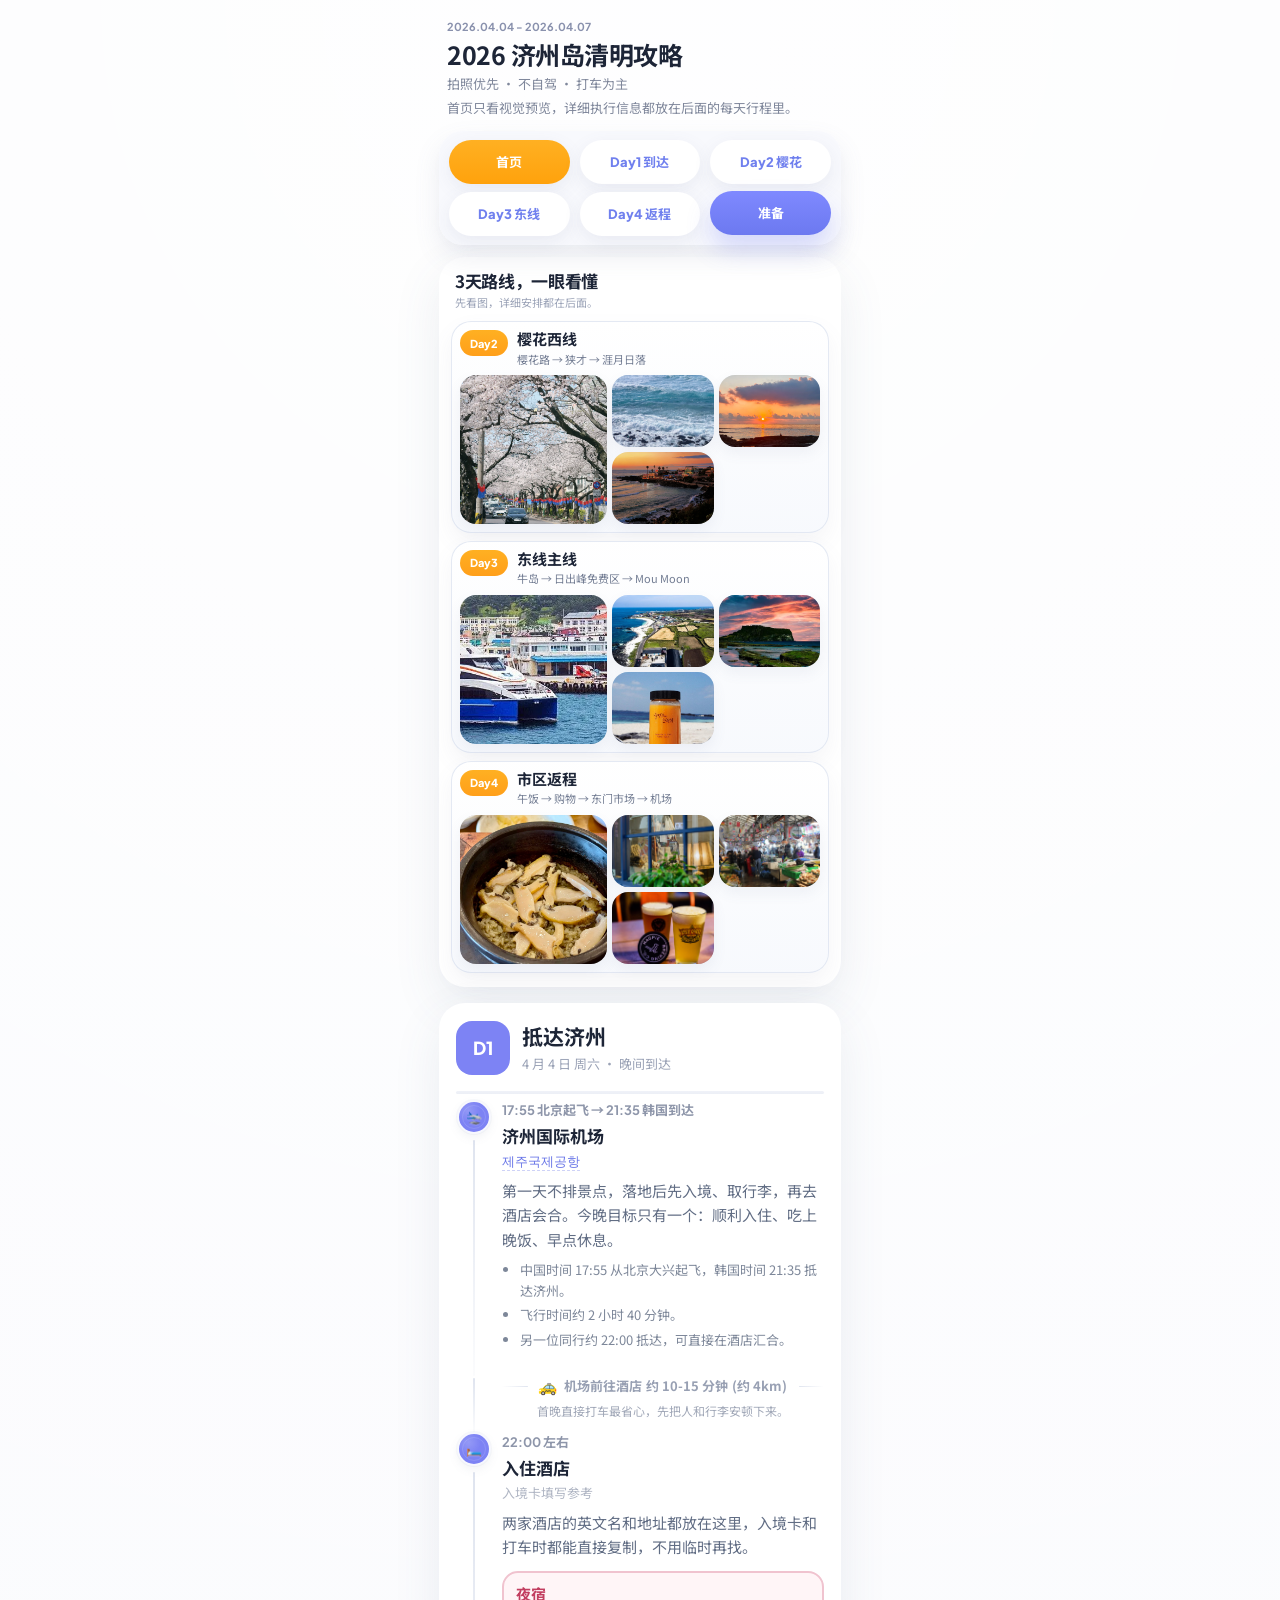
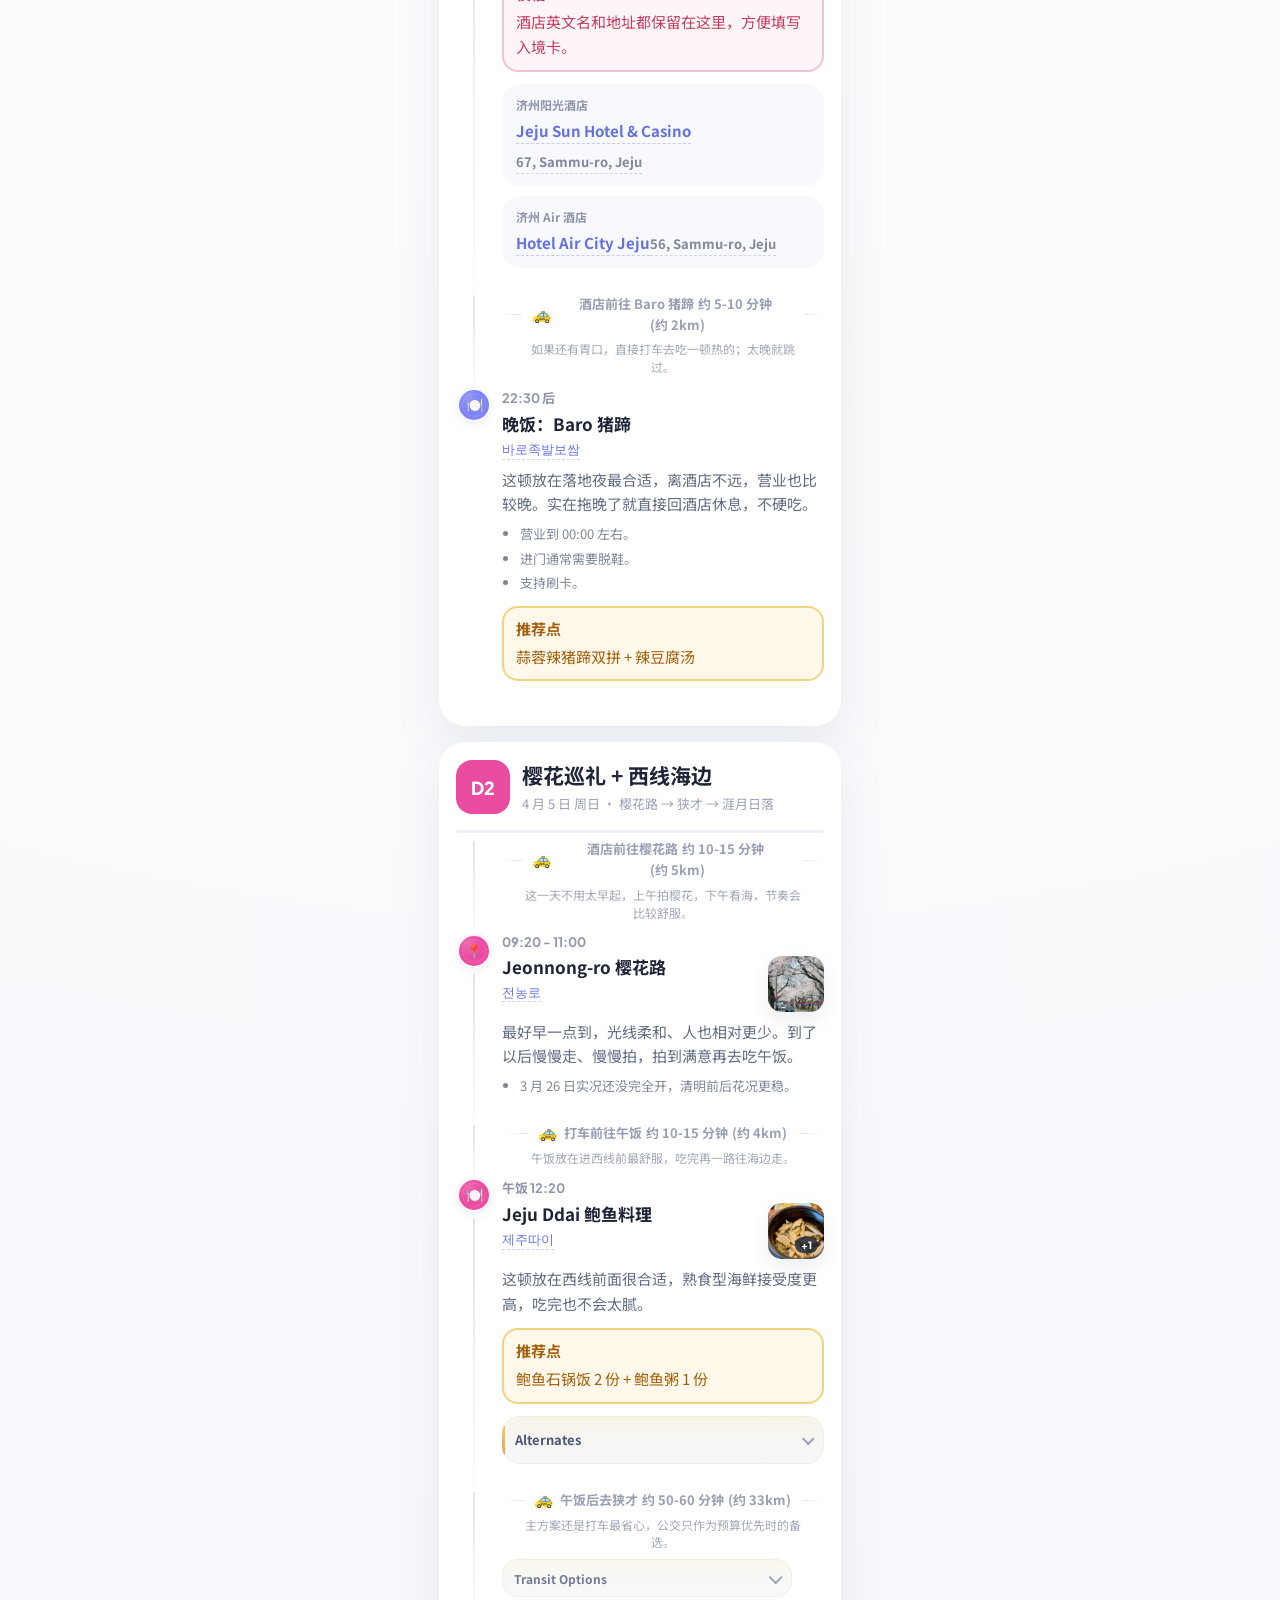
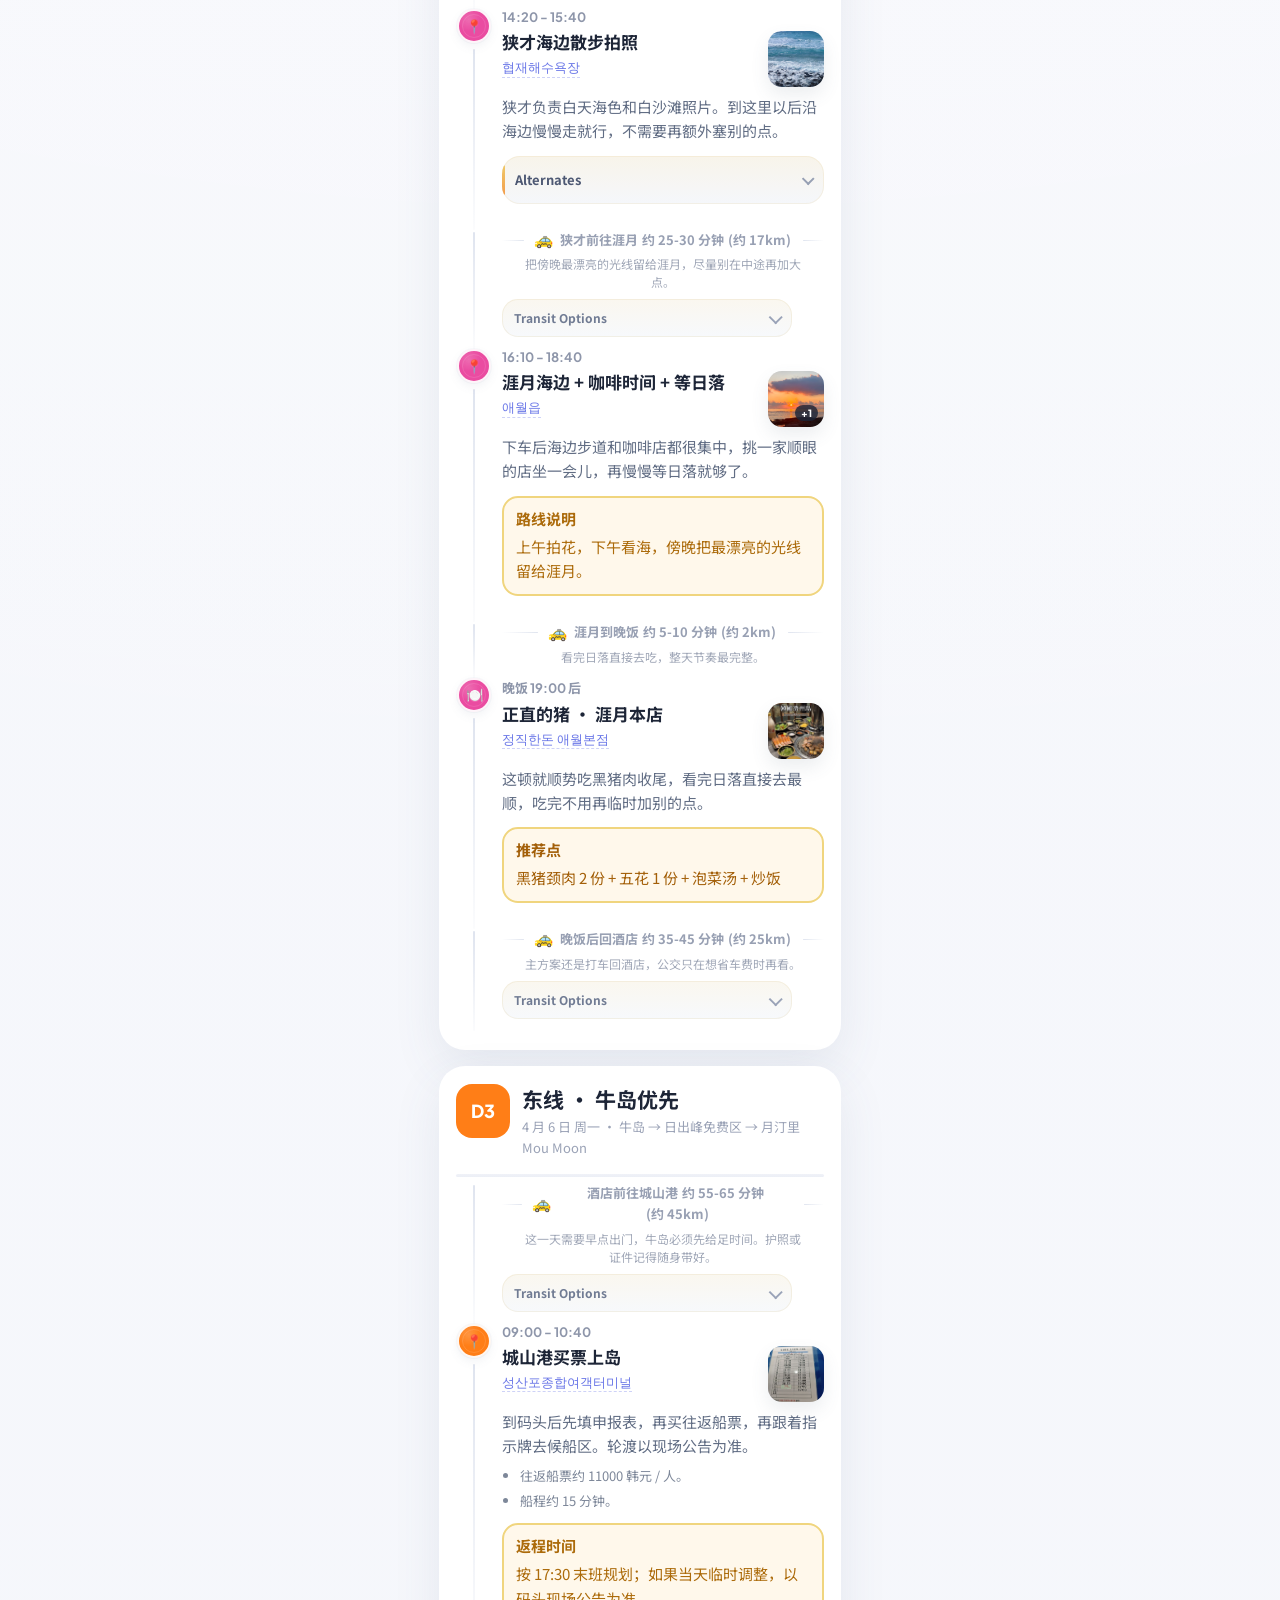
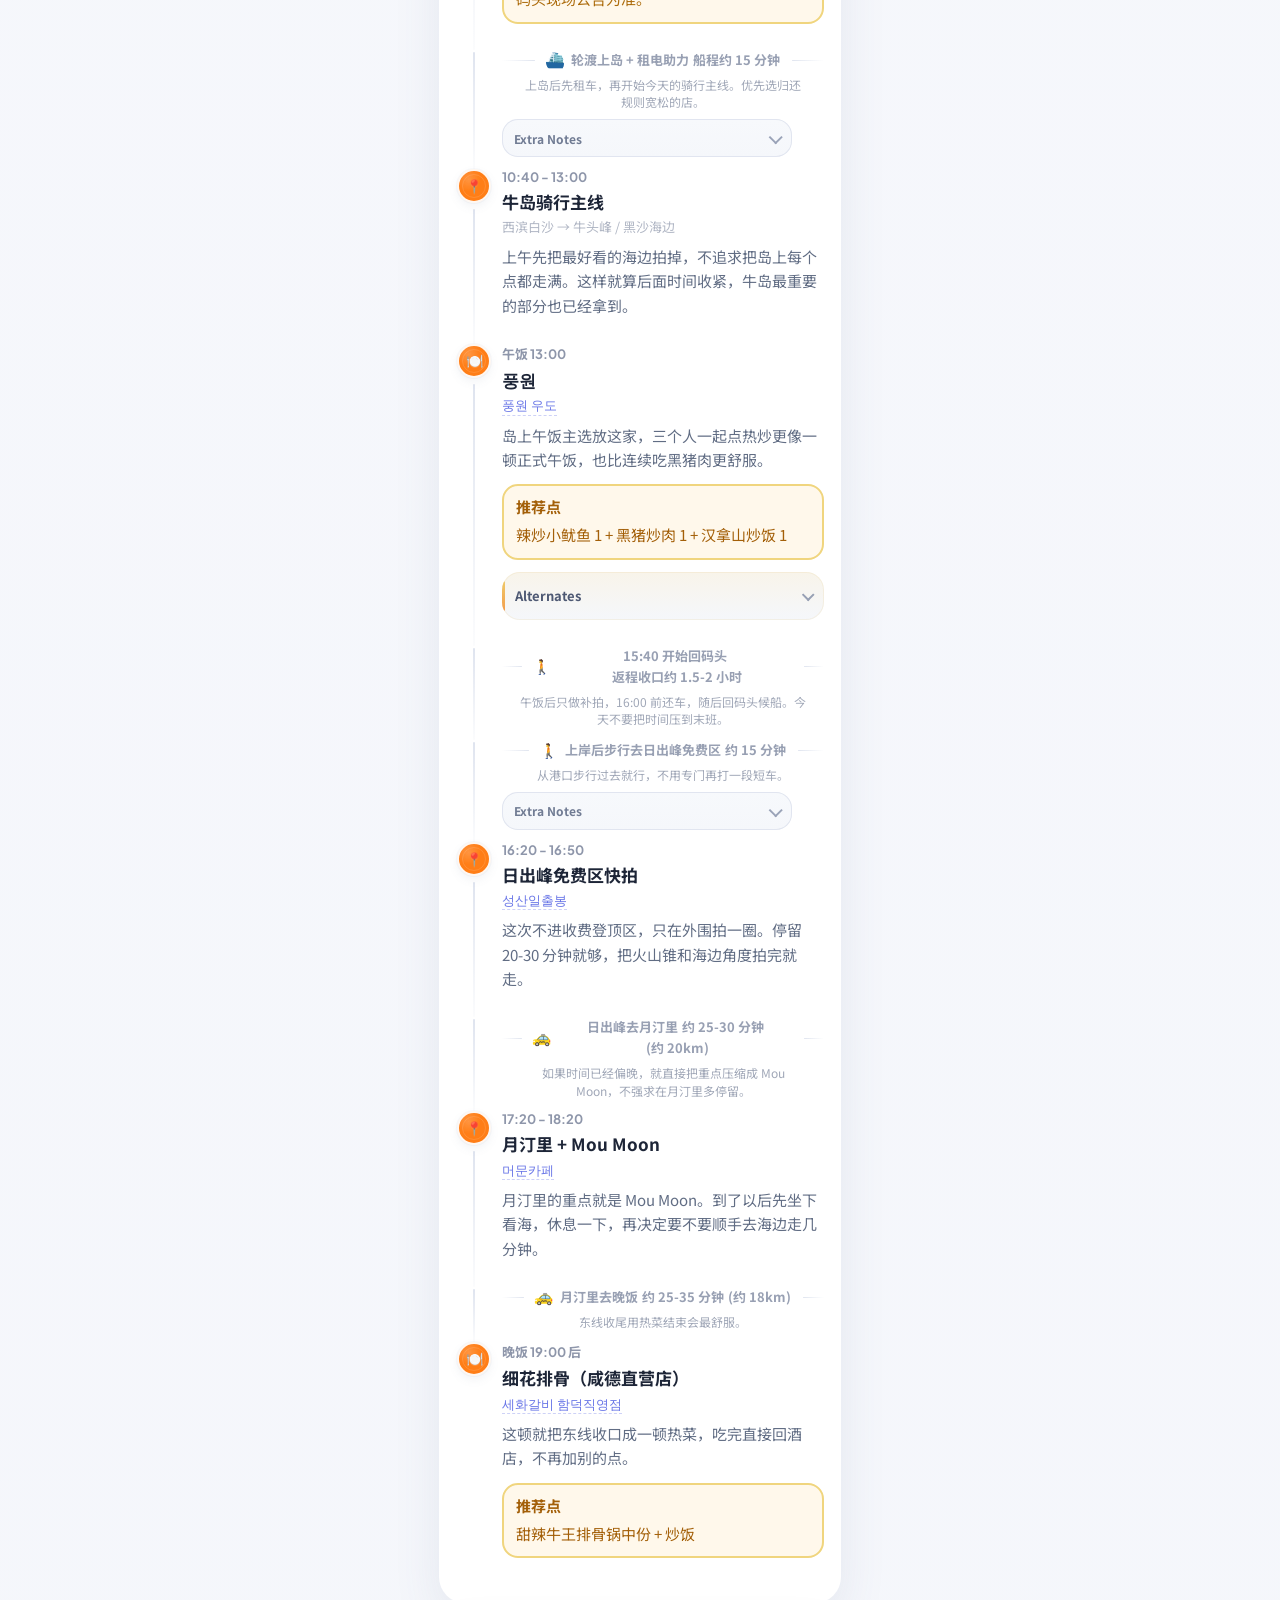
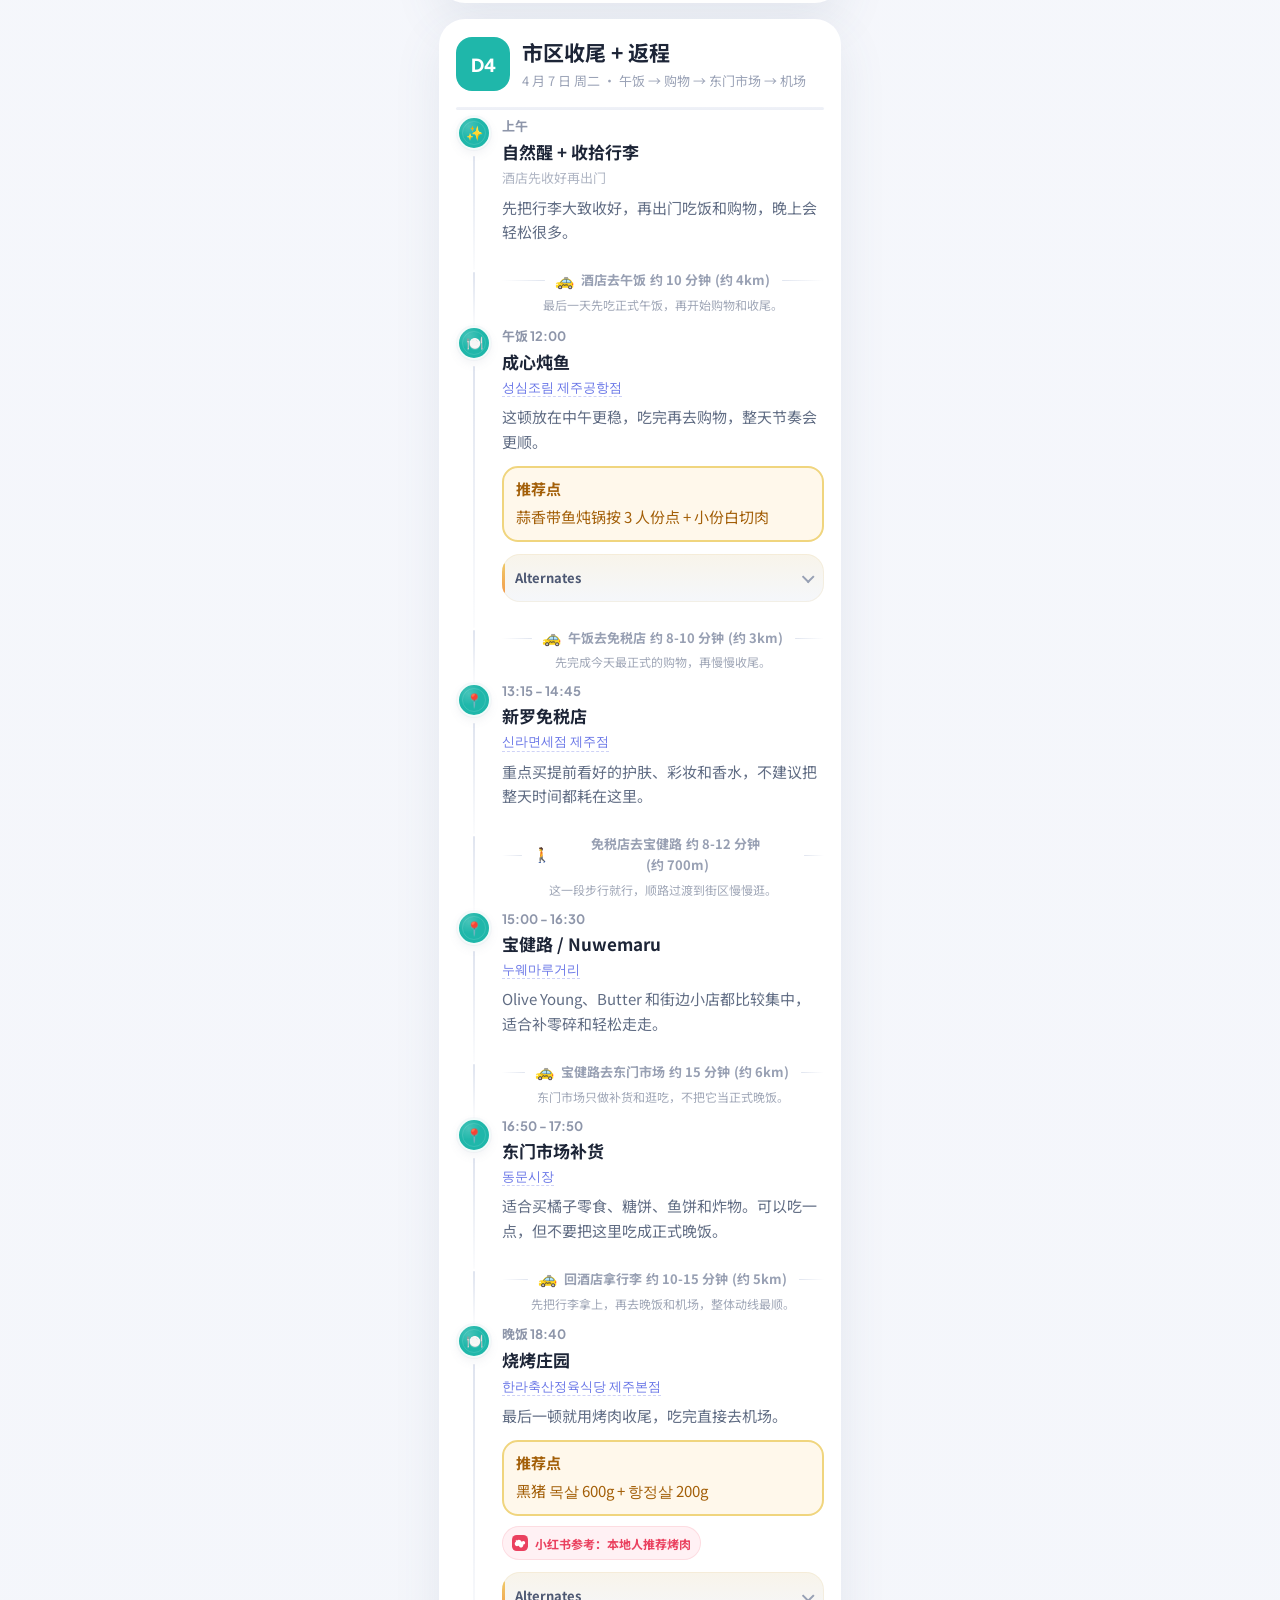
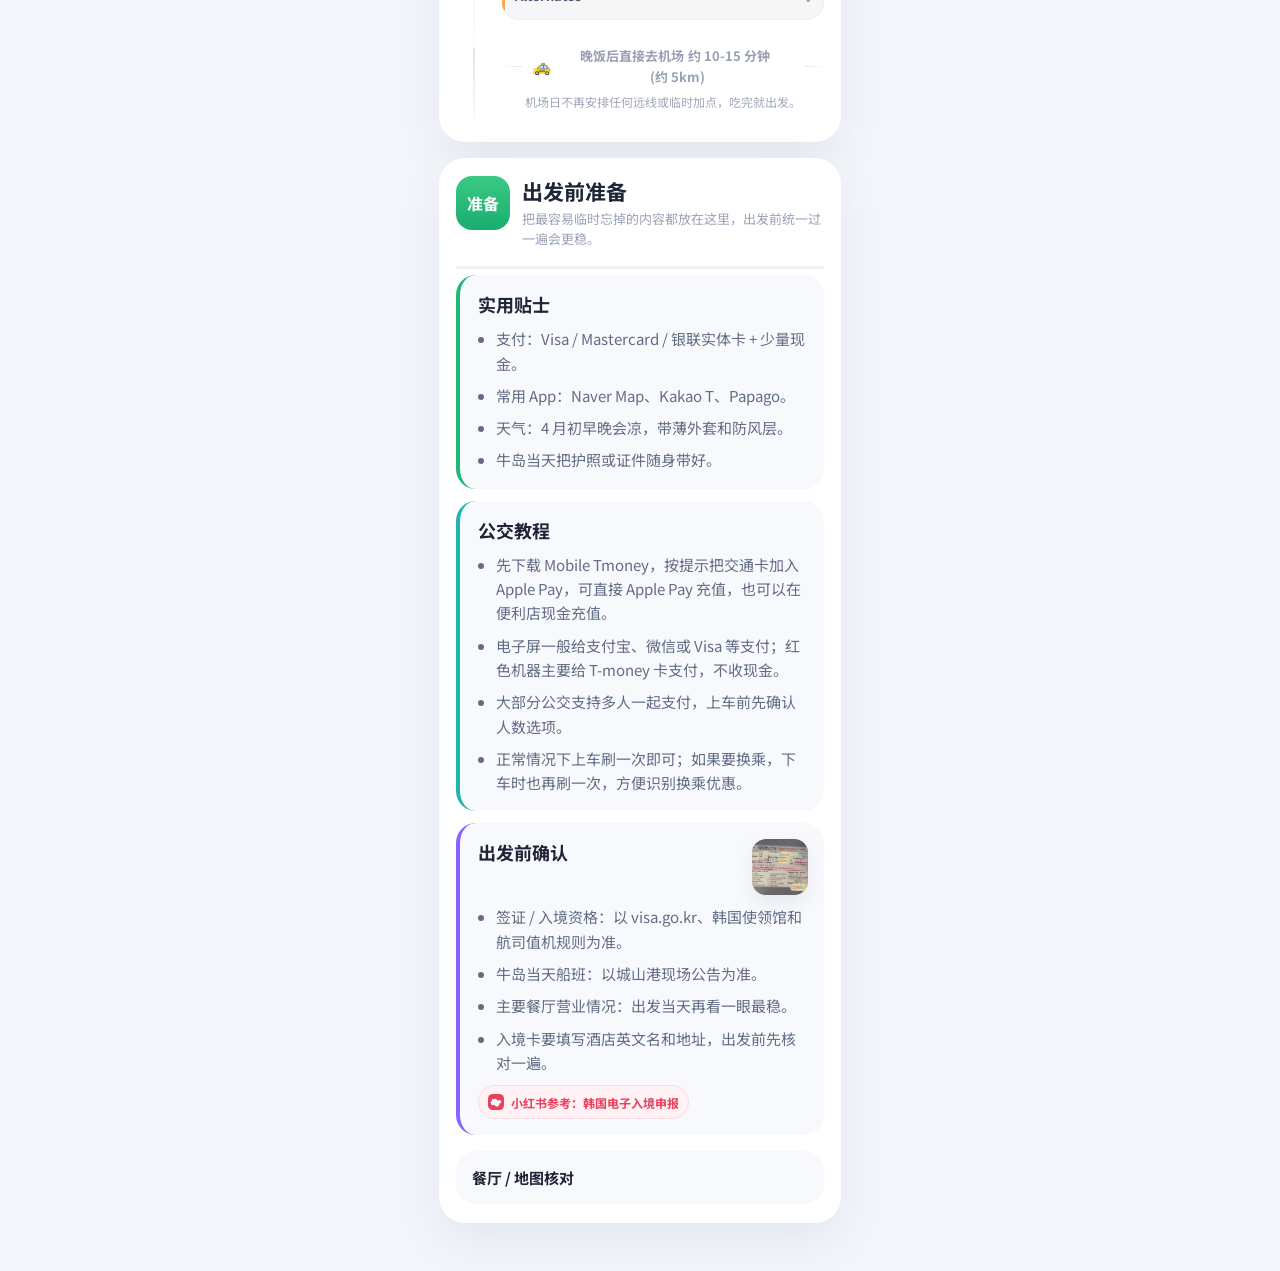
==== commit 3586c937: "Update jeju guide dist" ====
--- a/jeju/index.html
+++ b/jeju/index.html
@@ -12,8 +12,8 @@
       name="description"
       content="移动端优先的济州岛清明攻略，包含分日时间轴、打车落点、餐厅备选、购物收尾和出发前提醒。"
     />
-    <script type="module" crossorigin src="./assets/index-Kb8sTHMa.js"></script>
-    <link rel="stylesheet" crossorigin href="./assets/index-Dxm_YtM4.css">
+    <script type="module" crossorigin src="./assets/index-BYWu0_OQ.js"></script>
+    <link rel="stylesheet" crossorigin href="./assets/index-COuiGIT-.css">
   </head>
   <body>
     <div id="root"></div>
--- a/jeju/assets/index-COuiGIT-.css
+++ b/jeju/assets/index-COuiGIT-.css
@@ -0,0 +1 @@
+@font-face{font-family:Plus Jakarta Sans;font-style:normal;font-display:swap;font-weight:500;src:url([data-uri]) format("woff2"),url([data-uri]) format("woff");unicode-range:U+0460-052F,U+1C80-1C8A,U+20B4,U+2DE0-2DFF,U+A640-A69F,U+FE2E-FE2F}@font-face{font-family:Plus Jakarta Sans;font-style:normal;font-display:swap;font-weight:500;src:url(./plus-jakarta-sans-vietnamese-500-normal-DiU8zqi-.woff2) format("woff2"),url(./plus-jakarta-sans-vietnamese-500-normal-CvE5C8T-.woff) format("woff");unicode-range:U+0102-0103,U+0110-0111,U+0128-0129,U+0168-0169,U+01A0-01A1,U+01AF-01B0,U+0300-0301,U+0303-0304,U+0308-0309,U+0323,U+0329,U+1EA0-1EF9,U+20AB}@font-face{font-family:Plus Jakarta Sans;font-style:normal;font-display:swap;font-weight:500;src:url(./plus-jakarta-sans-latin-ext-500-normal-9VZagAe1.woff2) format("woff2"),url(./plus-jakarta-sans-latin-ext-500-normal-CqEEAICU.woff) format("woff");unicode-range:U+0100-02BA,U+02BD-02C5,U+02C7-02CC,U+02CE-02D7,U+02DD-02FF,U+0304,U+0308,U+0329,U+1D00-1DBF,U+1E00-1E9F,U+1EF2-1EFF,U+2020,U+20A0-20AB,U+20AD-20C0,U+2113,U+2C60-2C7F,U+A720-A7FF}@font-face{font-family:Plus Jakarta Sans;font-style:normal;font-display:swap;font-weight:500;src:url(./plus-jakarta-sans-latin-500-normal-Bf-nb4oT.woff2) format("woff2"),url(./plus-jakarta-sans-latin-500-normal-DYtqi0QS.woff) format("woff");unicode-range:U+0000-00FF,U+0131,U+0152-0153,U+02BB-02BC,U+02C6,U+02DA,U+02DC,U+0304,U+0308,U+0329,U+2000-206F,U+20AC,U+2122,U+2191,U+2193,U+2212,U+2215,U+FEFF,U+FFFD}@font-face{font-family:Plus Jakarta Sans;font-style:normal;font-display:swap;font-weight:700;src:url([data-uri]) format("woff2"),url([data-uri]) format("woff");unicode-range:U+0460-052F,U+1C80-1C8A,U+20B4,U+2DE0-2DFF,U+A640-A69F,U+FE2E-FE2F}@font-face{font-family:Plus Jakarta Sans;font-style:normal;font-display:swap;font-weight:700;src:url(./plus-jakarta-sans-vietnamese-700-normal-CV6qDkkj.woff2) format("woff2"),url(./plus-jakarta-sans-vietnamese-700-normal-BCh_uG_5.woff) format("woff");unicode-range:U+0102-0103,U+0110-0111,U+0128-0129,U+0168-0169,U+01A0-01A1,U+01AF-01B0,U+0300-0301,U+0303-0304,U+0308-0309,U+0323,U+0329,U+1EA0-1EF9,U+20AB}@font-face{font-family:Plus Jakarta Sans;font-style:normal;font-display:swap;font-weight:700;src:url(./plus-jakarta-sans-latin-ext-700-normal-BajbvANd.woff2) format("woff2"),url(./plus-jakarta-sans-latin-ext-700-normal-8-d-IyIQ.woff) format("woff");unicode-range:U+0100-02BA,U+02BD-02C5,U+02C7-02CC,U+02CE-02D7,U+02DD-02FF,U+0304,U+0308,U+0329,U+1D00-1DBF,U+1E00-1E9F,U+1EF2-1EFF,U+2020,U+20A0-20AB,U+20AD-20C0,U+2113,U+2C60-2C7F,U+A720-A7FF}@font-face{font-family:Plus Jakarta Sans;font-style:normal;font-display:swap;font-weight:700;src:url(./plus-jakarta-sans-latin-700-normal-CfpNZvy6.woff2) format("woff2"),url(./plus-jakarta-sans-latin-700-normal-DqEcQeE5.woff) format("woff");unicode-range:U+0000-00FF,U+0131,U+0152-0153,U+02BB-02BC,U+02C6,U+02DA,U+02DC,U+0304,U+0308,U+0329,U+2000-206F,U+20AC,U+2122,U+2191,U+2193,U+2212,U+2215,U+FEFF,U+FFFD}@font-face{font-family:Plus Jakarta Sans;font-style:normal;font-display:swap;font-weight:800;src:url([data-uri]) format("woff2"),url([data-uri]) format("woff");unicode-range:U+0460-052F,U+1C80-1C8A,U+20B4,U+2DE0-2DFF,U+A640-A69F,U+FE2E-FE2F}@font-face{font-family:Plus Jakarta Sans;font-style:normal;font-display:swap;font-weight:800;src:url(./plus-jakarta-sans-vietnamese-800-normal-CxbopLd3.woff2) format("woff2"),url(./plus-jakarta-sans-vietnamese-800-normal-BkoGl_sr.woff) format("woff");unicode-range:U+0102-0103,U+0110-0111,U+0128-0129,U+0168-0169,U+01A0-01A1,U+01AF-01B0,U+0300-0301,U+0303-0304,U+0308-0309,U+0323,U+0329,U+1EA0-1EF9,U+20AB}@font-face{font-family:Plus Jakarta Sans;font-style:normal;font-display:swap;font-weight:800;src:url(./plus-jakarta-sans-latin-ext-800-normal-B6BjB2Ju.woff2) format("woff2"),url(./plus-jakarta-sans-latin-ext-800-normal-BPkb-LBK.woff) format("woff");unicode-range:U+0100-02BA,U+02BD-02C5,U+02C7-02CC,U+02CE-02D7,U+02DD-02FF,U+0304,U+0308,U+0329,U+1D00-1DBF,U+1E00-1E9F,U+1EF2-1EFF,U+2020,U+20A0-20AB,U+20AD-20C0,U+2113,U+2C60-2C7F,U+A720-A7FF}@font-face{font-family:Plus Jakarta Sans;font-style:normal;font-display:swap;font-weight:800;src:url(./plus-jakarta-sans-latin-800-normal-CusIZhrK.woff2) format("woff2"),url(./plus-jakarta-sans-latin-800-normal-BRNHt2w0.woff) format("woff");unicode-range:U+0000-00FF,U+0131,U+0152-0153,U+02BB-02BC,U+02C6,U+02DA,U+02DC,U+0304,U+0308,U+0329,U+2000-206F,U+20AC,U+2122,U+2191,U+2193,U+2212,U+2215,U+FEFF,U+FFFD}@font-face{font-family:Noto Sans SC;font-style:normal;font-display:swap;font-weight:400;src:url([data-uri]) format("woff2"),url([data-uri]) format("woff");unicode-range:U+1f1e9-1f1f5,U+1f1f7-1f1ff,U+1f21a,U+1f232,U+1f234-1f237,U+1f250-1f251,U+1f300,U+1f302-1f308,U+1f30a-1f311,U+1f315,U+1f319-1f320,U+1f324,U+1f327,U+1f32a,U+1f32c-1f32d,U+1f330-1f357,U+1f359-1f37e}@font-face{font-family:Noto Sans SC;font-style:normal;font-display:swap;font-weight:400;src:url(./noto-sans-sc-5-400-normal-3RzBeGhg.woff2) format("woff2"),url(./noto-sans-sc-5-400-normal-CbEP9VxY.woff) format("woff");unicode-range:U+fee3,U+fef3,U+ff03-ff04,U+ff07,U+ff0a,U+ff17-ff19,U+ff1c-ff1d,U+ff20-ff3a,U+ff3c,U+ff3e-ff5b,U+ff5d,U+ff61-ff65,U+ff67-ff6a,U+ff6c,U+ff6f-ff78,U+ff7a-ff7d,U+ff80-ff84,U+ff86,U+ff89-ff8e,U+ff92,U+ff97-ff9b,U+ff9d-ff9f,U+ffe0-ffe4,U+ffe6,U+ffe9,U+ffeb,U+ffed,U+fffc,U+1f004,U+1f170-1f171,U+1f192-1f195,U+1f198-1f19a,U+1f1e6-1f1e8}@font-face{font-family:Noto Sans SC;font-style:normal;font-display:swap;font-weight:400;src:url(./noto-sans-sc-6-400-normal-D73klzWF.woff2) format("woff2"),url(./noto-sans-sc-6-400-normal-BbNanP_g.woff) format("woff");unicode-range:U+f0a7,U+f0b2,U+f0b7,U+f0c9,U+f0d8,U+f0da,U+f0dc-f0dd,U+f0e0,U+f0e6,U+f0eb,U+f0fc,U+f101,U+f104-f105,U+f107,U+f10b,U+f11b,U+f14b,U+f18a,U+f193,U+f1d6-f1d7,U+f244,U+f27a,U+f296,U+f2ae,U+f471,U+f4b3,U+f610-f611,U+f880-f881,U+f8ec,U+f8f5,U+f8ff,U+f901,U+f90a,U+f92c-f92d,U+f934,U+f937,U+f941,U+f965,U+f967,U+f969,U+f96b,U+f96f,U+f974,U+f978-f979,U+f97e,U+f981,U+f98a,U+f98e,U+f997,U+f99c,U+f9b2,U+f9b5,U+f9ba,U+f9be,U+f9ca,U+f9d0-f9d1,U+f9dd,U+f9e0-f9e1,U+f9e4,U+f9f7,U+fa00-fa01,U+fa08,U+fa0a,U+fa11,U+fb01-fb02,U+fdfc,U+fe0e,U+fe30-fe31,U+fe33-fe44,U+fe49-fe52,U+fe54-fe57,U+fe59-fe66,U+fe68-fe6b,U+fe8e,U+fe92-fe93,U+feae,U+feb8,U+fecb-fecc,U+fee0}@font-face{font-family:Noto Sans SC;font-style:normal;font-display:swap;font-weight:400;src:url(./noto-sans-sc-21-400-normal-Bfz3Xm1a.woff2) format("woff2"),url(./noto-sans-sc-21-400-normal-B-kDkkaE.woff) format("woff");unicode-range:U+9f83,U+9f85-9f8d,U+9f90-9f91,U+9f94-9f96,U+9f98,U+9f9b-9f9c,U+9f9e,U+9fa0,U+9fa2,U+9ff0-9fff,U+a001,U+a007,U+a025,U+a046-a047,U+a057,U+a072,U+a078-a079,U+a083,U+a085,U+a100,U+a118,U+a132,U+a134,U+a1f4,U+a242,U+a4a6,U+a4aa,U+a4b0-a4b1,U+a4b3,U+a9c1-a9c2,U+ac00-ac01,U+ac04,U+ac08,U+ac10-ac11,U+ac13-ac16,U+ac19,U+ac1c-ac1d,U+ac24,U+ac70-ac71,U+ac74,U+ac77-ac78,U+ac80-ac81,U+ac83,U+ac8c,U+ac90,U+ac9f-aca0,U+aca8-aca9,U+acac,U+acb0,U+acbd,U+acc1,U+acc4,U+ace0-ace1,U+ace4,U+ace8,U+acf3,U+acf5,U+acfc-acfd,U+ad00,U+ad0c,U+ad11,U+ad1c,U+ad34,U+ad50,U+ad64,U+ad6c,U+ad70,U+ad74,U+ad7f,U+ad81,U+ad8c,U+adc0,U+adc8,U+addc,U+ade0,U+adf8-adf9,U+adfc,U+ae00,U+ae08-ae09,U+ae0b,U+ae30,U+ae34,U+ae38,U+ae40,U+ae4a,U+ae4c,U+ae54,U+ae68,U+aebc,U+aed8,U+af2c-af2d}@font-face{font-family:Noto Sans SC;font-style:normal;font-display:swap;font-weight:400;src:url(./noto-sans-sc-22-400-normal-yOvQSDF6.woff2) format("woff2"),url(./noto-sans-sc-22-400-normal-Ddldhbk8.woff) format("woff");unicode-range:U+9e30-9e33,U+9e35-9e3b,U+9e3e,U+9e40-9e44,U+9e46-9e4e,U+9e51,U+9e53,U+9e55-9e58,U+9e5a-9e5c,U+9e5e-9e63,U+9e66-9e6e,U+9e71,U+9e73,U+9e75,U+9e78-9e79,U+9e7c-9e7e,U+9e82,U+9e86-9e88,U+9e8b-9e8c,U+9e90-9e91,U+9e93,U+9e95,U+9e97,U+9e9d,U+9ea4-9ea5,U+9ea9-9eaa,U+9eb4-9eb5,U+9eb8-9eba,U+9ebc-9ebf,U+9ec3,U+9ec9,U+9ecd,U+9ed0,U+9ed2-9ed3,U+9ed5-9ed6,U+9ed9,U+9edc-9edd,U+9edf-9ee0,U+9ee2,U+9ee5,U+9ee7-9eea,U+9eef,U+9ef1,U+9ef3-9ef4,U+9ef6,U+9ef9,U+9efb-9efc,U+9efe,U+9f0b,U+9f0d,U+9f10,U+9f14,U+9f17,U+9f19,U+9f22,U+9f29,U+9f2c,U+9f2f,U+9f31,U+9f37,U+9f39,U+9f3d-9f3e,U+9f41,U+9f4a-9f4b,U+9f51-9f52,U+9f61-9f63,U+9f66-9f67,U+9f80-9f81}@font-face{font-family:Noto Sans SC;font-style:normal;font-display:swap;font-weight:400;src:url(./noto-sans-sc-23-400-normal-D0XQUkMM.woff2) format("woff2"),url(./noto-sans-sc-23-400-normal-B63mf8yb.woff) format("woff");unicode-range:U+9c82-9c83,U+9c85-9c8c,U+9c8e-9c92,U+9c94-9c9b,U+9c9e-9ca3,U+9ca5-9ca7,U+9ca9,U+9cab,U+9cad-9cae,U+9cb1-9cb7,U+9cb9-9cbd,U+9cbf-9cc0,U+9cc3,U+9cc5-9cc7,U+9cc9-9cd1,U+9cd3-9cda,U+9cdc-9cdd,U+9cdf,U+9ce1-9ce3,U+9ce5,U+9ce9,U+9cee-9cef,U+9cf3-9cf4,U+9cf6,U+9cfc-9cfd,U+9d02,U+9d08-9d09,U+9d12,U+9d1b,U+9d1e,U+9d26,U+9d28,U+9d37,U+9d3b,U+9d3f,U+9d51,U+9d59,U+9d5c-9d5d,U+9d5f-9d61,U+9d6c,U+9d70,U+9d72,U+9d7a,U+9d7e,U+9d84,U+9d89,U+9d8f,U+9d92,U+9daf,U+9db4,U+9db8,U+9dbc,U+9dc4,U+9dc7,U+9dc9,U+9dd7,U+9ddf,U+9df2,U+9df9-9dfa,U+9e0a,U+9e11,U+9e1a,U+9e1e,U+9e20,U+9e22,U+9e28-9e2c,U+9e2e-9e2f}@font-face{font-family:Noto Sans SC;font-style:normal;font-display:swap;font-weight:400;src:url(./noto-sans-sc-24-400-normal-mI4tDgE1.woff2) format("woff2"),url(./noto-sans-sc-24-400-normal-DBLAZKBQ.woff) format("woff");unicode-range:U+9a80,U+9a83,U+9a85,U+9a88-9a8a,U+9a8d-9a8e,U+9a90,U+9a92-9a93,U+9a95-9a96,U+9a98-9a99,U+9a9b-9aa2,U+9aa5,U+9aa7,U+9aaf-9ab1,U+9ab5-9ab6,U+9ab9-9aba,U+9ac0-9ac4,U+9ac8,U+9acb-9acc,U+9ace-9acf,U+9ad1-9ad2,U+9ad9,U+9adf,U+9ae1,U+9ae3,U+9aea-9aeb,U+9aed-9aef,U+9af4,U+9af9,U+9afb,U+9b03-9b04,U+9b06,U+9b08,U+9b0d,U+9b0f-9b10,U+9b13,U+9b18,U+9b1a,U+9b1f,U+9b22-9b23,U+9b25,U+9b27-9b28,U+9b2a,U+9b2f,U+9b31-9b32,U+9b3b,U+9b43,U+9b46-9b49,U+9b4d-9b4e,U+9b51,U+9b56,U+9b58,U+9b5a,U+9b5c,U+9b5f,U+9b61-9b62,U+9b6f,U+9b77,U+9b80,U+9b88,U+9b8b,U+9b8e,U+9b91,U+9b9f-9ba0,U+9ba8,U+9baa-9bab,U+9bad-9bae,U+9bb0-9bb1,U+9bb8,U+9bc9-9bca,U+9bd3,U+9bd6,U+9bdb,U+9be8,U+9bf0-9bf1,U+9c02,U+9c10,U+9c15,U+9c24,U+9c2d,U+9c32,U+9c39,U+9c3b,U+9c40,U+9c47-9c49,U+9c53,U+9c57,U+9c64,U+9c72,U+9c77-9c78,U+9c7b,U+9c7f-9c80}@font-face{font-family:Noto Sans SC;font-style:normal;font-display:swap;font-weight:400;src:url(./noto-sans-sc-25-400-normal-CD3JKveN.woff2) format("woff2"),url(./noto-sans-sc-25-400-normal-zOs-X-G_.woff) format("woff");unicode-range:U+98dd,U+98e1-98e2,U+98e7-98ea,U+98ec,U+98ee-98ef,U+98f2,U+98f4,U+98fc-98fe,U+9903,U+9905,U+9908,U+990a,U+990c-990d,U+9913-9914,U+9918,U+991a-991b,U+991e,U+9921,U+9928,U+992c,U+992e,U+9935,U+9938-9939,U+993d-993e,U+9945,U+994b-994c,U+9951-9952,U+9954-9955,U+9957,U+995e,U+9963,U+9966-9969,U+996b-996c,U+996f,U+9974-9975,U+9977-9979,U+997d-997e,U+9980-9981,U+9983-9984,U+9987,U+998a-998b,U+998d-9991,U+9993-9995,U+9997-9998,U+99a5,U+99ab,U+99ad-99ae,U+99b1,U+99b3-99b4,U+99bc,U+99bf,U+99c1,U+99c3-99c6,U+99cc,U+99d0,U+99d2,U+99d5,U+99db,U+99dd,U+99e1,U+99ed,U+99f1,U+99ff,U+9a01,U+9a03-9a04,U+9a0e-9a0f,U+9a11-9a13,U+9a19,U+9a1b,U+9a28,U+9a2b,U+9a30,U+9a32,U+9a37,U+9a40,U+9a45,U+9a4a,U+9a4d-9a4e,U+9a52,U+9a55,U+9a57,U+9a5a-9a5b,U+9a5f,U+9a62,U+9a65,U+9a69,U+9a6b,U+9a6e,U+9a75,U+9a77-9a7a,U+9a7d}@font-face{font-family:Noto Sans SC;font-style:normal;font-display:swap;font-weight:400;src:url(./noto-sans-sc-26-400-normal-B306_DcA.woff2) format("woff2"),url(./noto-sans-sc-26-400-normal-CW5LtD6m.woff) format("woff");unicode-range:U+975b-975c,U+9763,U+9765-9766,U+976c-976d,U+9773,U+9776,U+977a,U+977c,U+9784-9785,U+978e-978f,U+9791-9792,U+9794-9795,U+9798,U+979a,U+979e,U+97a3,U+97a5-97a6,U+97a8,U+97ab-97ac,U+97ae-97af,U+97b2,U+97b4,U+97c6,U+97cb-97cc,U+97d3,U+97d8,U+97dc,U+97e1,U+97ea-97eb,U+97ee,U+97fb,U+97fe-97ff,U+9801-9803,U+9805-9806,U+9808,U+980c,U+9810-9814,U+9817-9818,U+981e,U+9820-9821,U+9824,U+9828,U+982b-982d,U+9830,U+9834,U+9838-9839,U+983c,U+9846,U+984d-984f,U+9851-9852,U+9854-9855,U+9857-9858,U+985a-985b,U+9862-9863,U+9865,U+9867,U+986b,U+986f-9871,U+9877-9878,U+987c,U+9880,U+9883,U+9885,U+9889,U+988b-988f,U+9893-9895,U+9899-989b,U+989e-989f,U+98a1-98a2,U+98a5-98a7,U+98a9,U+98af,U+98b1,U+98b6,U+98ba,U+98be,U+98c3-98c4,U+98c6-98c8,U+98cf-98d6,U+98da-98db}@font-face{font-family:Noto Sans SC;font-style:normal;font-display:swap;font-weight:400;src:url(./noto-sans-sc-27-400-normal-LzZF_NqI.woff2) format("woff2"),url(./noto-sans-sc-27-400-normal-D3MarmBt.woff) format("woff");unicode-range:U+95c4-95ca,U+95cc-95cd,U+95d4-95d6,U+95d8,U+95e1-95e2,U+95e9,U+95f0-95f1,U+95f3,U+95f6,U+95fc,U+95fe-95ff,U+9602-9604,U+9606-960d,U+960f,U+9611-9613,U+9615-9617,U+9619-961b,U+961d,U+9621,U+9628,U+962f,U+963c-963e,U+9641-9642,U+9649,U+9654,U+965b-965f,U+9661,U+9663,U+9665,U+9667-9668,U+966c,U+9670,U+9672-9674,U+9678,U+967a,U+967d,U+9682,U+9685,U+9688,U+968a,U+968d-968e,U+9695,U+9697-9698,U+969e,U+96a0,U+96a3-96a4,U+96a8,U+96aa,U+96b0-96b1,U+96b3-96b4,U+96b7-96b9,U+96bb-96bd,U+96c9,U+96cb,U+96ce,U+96d1-96d2,U+96d6,U+96d9,U+96db-96dc,U+96de,U+96e0,U+96e3,U+96e9,U+96eb,U+96f0-96f2,U+96f9,U+96ff,U+9701-9702,U+9705,U+9708,U+970a,U+970e-970f,U+9711,U+9719,U+9727,U+972a,U+972d,U+9730,U+973d,U+9742,U+9744,U+9748-9749,U+9750-9751,U+975a}@font-face{font-family:Noto Sans SC;font-style:normal;font-display:swap;font-weight:400;src:url(./noto-sans-sc-28-400-normal-CEc-bbYn.woff2) format("woff2"),url(./noto-sans-sc-28-400-normal-bDrt87Cu.woff) format("woff");unicode-range:U+94f5,U+94f7,U+94f9,U+94fb-94fd,U+94ff,U+9503-9504,U+9506-9507,U+9509-950a,U+950d-950f,U+9511-9518,U+951a-9520,U+9522,U+9528-952d,U+9530-953a,U+953c-953f,U+9543-9546,U+9548-9550,U+9552-9555,U+9557-955b,U+955d-9568,U+956a-956d,U+9570-9574,U+9583,U+9586,U+9589,U+958e-958f,U+9591-9592,U+9594,U+9598-9599,U+959e-95a0,U+95a2-95a6,U+95a8-95b2,U+95b4,U+95b8-95c3}@font-face{font-family:Noto Sans SC;font-style:normal;font-display:swap;font-weight:400;src:url(./noto-sans-sc-29-400-normal-CTMIENlc.woff2) format("woff2"),url(./noto-sans-sc-29-400-normal-DcvtRzWo.woff) format("woff");unicode-range:U+941c-942b,U+942d-942e,U+9432-9433,U+9435,U+9438,U+943a,U+943e,U+9444,U+944a,U+9451-9452,U+945a,U+9462-9463,U+9465,U+9470-9487,U+948a-9492,U+9494-9498,U+949a,U+949c-949d,U+94a1,U+94a3-94a4,U+94a8,U+94aa-94ad,U+94af,U+94b2,U+94b4-94ba,U+94bc-94c0,U+94c4,U+94c6-94db,U+94de-94ec,U+94ee-94f1,U+94f3}@font-face{font-family:Noto Sans SC;font-style:normal;font-display:swap;font-weight:400;src:url(./noto-sans-sc-30-400-normal-Dzb6Zn8O.woff2) format("woff2"),url(./noto-sans-sc-30-400-normal-CkB3lx0Z.woff) format("woff");unicode-range:U+92ec-92ed,U+92f0,U+92f3,U+92f8,U+92fc,U+9304,U+9306,U+9310,U+9312,U+9315,U+9318,U+931a,U+931e,U+9320-9322,U+9324,U+9326-9329,U+932b-932c,U+932f,U+9331-9332,U+9335-9336,U+933e,U+9340-9341,U+934a-9360,U+9362-9363,U+9365-936b,U+936e,U+9375,U+937e,U+9382,U+938a,U+938c,U+938f,U+9393-9394,U+9396-9397,U+939a,U+93a2,U+93a7,U+93ac-93cd,U+93d0-93d1,U+93d6-93d8,U+93de-93df,U+93e1-93e2,U+93e4,U+93f8,U+93fb,U+93fd,U+940e-941a}@font-face{font-family:Noto Sans SC;font-style:normal;font-display:swap;font-weight:400;src:url(./noto-sans-sc-31-400-normal-Cngcbauu.woff2) format("woff2"),url(./noto-sans-sc-31-400-normal-BPTii1ve.woff) format("woff");unicode-range:U+9163-9164,U+9169,U+9170,U+9172,U+9174,U+9179-917a,U+917d-917e,U+9182-9183,U+9185,U+918c-918d,U+9190-9191,U+919a,U+919c,U+91a1-91a4,U+91a8,U+91aa-91af,U+91b4-91b5,U+91b8,U+91ba,U+91be,U+91c0-91c1,U+91c6,U+91c8,U+91cb,U+91d0,U+91d2,U+91d7-91d8,U+91dd,U+91e3,U+91e6-91e7,U+91ed,U+91f0,U+91f5,U+91f9,U+9200,U+9205,U+9207-920a,U+920d-920e,U+9210,U+9214-9215,U+921c,U+921e,U+9221,U+9223-9227,U+9229-922a,U+922d,U+9234-9235,U+9237,U+9239-923a,U+923c-9240,U+9244-9246,U+9249,U+924e-924f,U+9251,U+9253,U+9257,U+925b,U+925e,U+9262,U+9264-9266,U+9268,U+926c,U+926f,U+9271,U+927b,U+927e,U+9280,U+9283,U+9285-928a,U+928e,U+9291,U+9293,U+9296,U+9298,U+929c-929d,U+92a8,U+92ab-92ae,U+92b3,U+92b6-92b7,U+92b9,U+92c1,U+92c5-92c6,U+92c8,U+92cc,U+92d0,U+92d2,U+92e4,U+92ea}@font-face{font-family:Noto Sans SC;font-style:normal;font-display:swap;font-weight:400;src:url(./noto-sans-sc-32-400-normal-BqAPF1tT.woff2) format("woff2"),url(./noto-sans-sc-32-400-normal-Da_7IxW3.woff) format("woff");unicode-range:U+9004,U+900b,U+9011,U+9015-9016,U+901e,U+9021,U+9026,U+902d,U+902f,U+9031,U+9035-9036,U+9039-903a,U+9041,U+9044-9046,U+904a,U+904f-9052,U+9054-9055,U+9058-9059,U+905b-905e,U+9060-9062,U+9068-9069,U+906f,U+9072,U+9074,U+9076-907a,U+907c-907d,U+9081,U+9083,U+9085,U+9087-908b,U+908f,U+9095,U+9097,U+9099-909b,U+909d,U+90a0-90a1,U+90a8-90a9,U+90ac,U+90b0,U+90b2-90b4,U+90b6,U+90b8,U+90ba,U+90bd-90be,U+90c3-90c5,U+90c7-90c8,U+90cf-90d0,U+90d3,U+90d5,U+90d7,U+90da-90dc,U+90de,U+90e2,U+90e4,U+90e6-90e7,U+90ea-90eb,U+90ef,U+90f4-90f5,U+90f7,U+90fe-9100,U+9104,U+9109,U+910c,U+9112,U+9114-9115,U+9118,U+911c,U+911e,U+9120,U+9122-9123,U+9127,U+912d,U+912f-9132,U+9139-913a,U+9143,U+9146,U+9149-914a,U+914c,U+914e-9150,U+9154,U+9157,U+915a,U+915d-915e,U+9161-9162}@font-face{font-family:Noto Sans SC;font-style:normal;font-display:swap;font-weight:400;src:url(./noto-sans-sc-33-400-normal-CUXtFK-t.woff2) format("woff2"),url(./noto-sans-sc-33-400-normal-Cd3lI6aO.woff) format("woff");unicode-range:U+8e41-8e42,U+8e47,U+8e49-8e4b,U+8e50-8e53,U+8e59-8e5a,U+8e5f-8e60,U+8e64,U+8e69,U+8e6c,U+8e70,U+8e74,U+8e76,U+8e7a-8e7c,U+8e7f,U+8e84-8e85,U+8e87,U+8e89,U+8e8b,U+8e8d,U+8e8f-8e90,U+8e94,U+8e99,U+8e9c,U+8e9e,U+8eaa,U+8eac,U+8eb0,U+8eb6,U+8ec0,U+8ec6,U+8eca-8ece,U+8ed2,U+8eda,U+8edf,U+8ee2,U+8eeb,U+8ef8,U+8efb-8efe,U+8f03,U+8f09,U+8f0b,U+8f12-8f15,U+8f1b,U+8f1d,U+8f1f,U+8f29-8f2a,U+8f2f,U+8f36,U+8f38,U+8f3b,U+8f3e-8f3f,U+8f44-8f45,U+8f49,U+8f4d-8f4e,U+8f5f,U+8f6b,U+8f6d,U+8f71-8f73,U+8f75-8f76,U+8f78-8f7a,U+8f7c,U+8f7e,U+8f81-8f82,U+8f84,U+8f87,U+8f8a-8f8b,U+8f8d-8f8f,U+8f94-8f95,U+8f97-8f9a,U+8fa6,U+8fad-8faf,U+8fb2,U+8fb5-8fb7,U+8fba-8fbc,U+8fbf,U+8fc2,U+8fcb,U+8fcd,U+8fd3,U+8fd5,U+8fd7,U+8fda,U+8fe2-8fe5,U+8fe8-8fe9,U+8fee,U+8ff3-8ff4,U+8ff8,U+8ffa}@font-face{font-family:Noto Sans SC;font-style:normal;font-display:swap;font-weight:400;src:url(./noto-sans-sc-34-400-normal-Djw1IAuw.woff2) format("woff2"),url(./noto-sans-sc-34-400-normal-BN6nGe8Q.woff) format("woff");unicode-range:U+8cbd,U+8cbf-8cc4,U+8cc7-8cc8,U+8cca,U+8ccd,U+8cd1,U+8cd3,U+8cdb-8cdc,U+8cde,U+8ce0,U+8ce2-8ce4,U+8ce6-8ce8,U+8cea,U+8ced,U+8cf4,U+8cf8,U+8cfa,U+8cfc-8cfd,U+8d04-8d05,U+8d07-8d08,U+8d0a,U+8d0d,U+8d0f,U+8d13-8d14,U+8d16,U+8d1b,U+8d20,U+8d30,U+8d32-8d33,U+8d36,U+8d3b,U+8d3d,U+8d40,U+8d42-8d43,U+8d45-8d46,U+8d48-8d4a,U+8d4d,U+8d51,U+8d53,U+8d55,U+8d59,U+8d5c-8d5d,U+8d5f,U+8d61,U+8d66-8d67,U+8d6a,U+8d6d,U+8d71,U+8d73,U+8d84,U+8d90-8d91,U+8d94-8d95,U+8d99,U+8da8,U+8daf,U+8db1,U+8db5,U+8db8,U+8dba,U+8dbc,U+8dbf,U+8dc2,U+8dc4,U+8dc6,U+8dcb,U+8dce-8dcf,U+8dd6-8dd7,U+8dda-8ddb,U+8dde,U+8de1,U+8de3-8de4,U+8de9,U+8deb-8dec,U+8df0-8df1,U+8df6-8dfd,U+8e05,U+8e07,U+8e09-8e0a,U+8e0c,U+8e0e,U+8e10,U+8e14,U+8e1d-8e1f,U+8e23,U+8e26,U+8e2b-8e31,U+8e34-8e35,U+8e39-8e3a,U+8e3d,U+8e40}@font-face{font-family:Noto Sans SC;font-style:normal;font-display:swap;font-weight:400;src:url(./noto-sans-sc-35-400-normal-Chgyqx1E.woff2) format("woff2"),url(./noto-sans-sc-35-400-normal-BFozhrPD.woff) format("woff");unicode-range:U+8b80,U+8b83,U+8b8a,U+8b8c,U+8b90,U+8b93,U+8b99-8b9a,U+8ba0,U+8ba3,U+8ba5-8ba7,U+8baa-8bac,U+8bb4-8bb5,U+8bb7,U+8bb9,U+8bc2-8bc3,U+8bc5,U+8bcb-8bcc,U+8bce-8bd0,U+8bd2-8bd4,U+8bd6,U+8bd8-8bd9,U+8bdc,U+8bdf,U+8be3-8be4,U+8be7-8be9,U+8beb-8bec,U+8bee,U+8bf0,U+8bf2-8bf3,U+8bf6,U+8bf9,U+8bfc-8bfd,U+8bff-8c00,U+8c02,U+8c04,U+8c06-8c07,U+8c0c,U+8c0f,U+8c11-8c12,U+8c14-8c1b,U+8c1d-8c21,U+8c24-8c25,U+8c27,U+8c2a-8c2c,U+8c2e-8c30,U+8c32-8c36,U+8c3f,U+8c47-8c4c,U+8c4e-8c50,U+8c54-8c56,U+8c62,U+8c68,U+8c6c,U+8c73,U+8c78,U+8c7a,U+8c82,U+8c85,U+8c89-8c8a,U+8c8d-8c8e,U+8c90,U+8c93-8c94,U+8c98,U+8c9d-8c9e,U+8ca0-8ca2,U+8ca7-8cac,U+8caf-8cb0,U+8cb3-8cb4,U+8cb6-8cb9,U+8cbb-8cbc}@font-face{font-family:Noto Sans SC;font-style:normal;font-display:swap;font-weight:400;src:url(./noto-sans-sc-36-400-normal-BxBT42kb.woff2) format("woff2"),url(./noto-sans-sc-36-400-normal-DN0g7scF.woff) format("woff");unicode-range:U+8a15-8a18,U+8a1a-8a1b,U+8a1d,U+8a1f,U+8a22-8a23,U+8a25,U+8a2b,U+8a2d,U+8a31,U+8a33-8a34,U+8a36-8a38,U+8a3a,U+8a3c,U+8a3e,U+8a40-8a41,U+8a46,U+8a48,U+8a50,U+8a52,U+8a54-8a55,U+8a58,U+8a5b,U+8a5d-8a63,U+8a66,U+8a69-8a6b,U+8a6d-8a6e,U+8a70,U+8a72-8a73,U+8a7a,U+8a85,U+8a87,U+8a8a,U+8a8c-8a8d,U+8a90-8a92,U+8a95,U+8a98,U+8aa0-8aa1,U+8aa3-8aa6,U+8aa8-8aa9,U+8aac-8aae,U+8ab0,U+8ab2,U+8ab8-8ab9,U+8abc,U+8abe-8abf,U+8ac7,U+8acf,U+8ad2,U+8ad6-8ad7,U+8adb-8adc,U+8adf,U+8ae1,U+8ae6-8ae8,U+8aeb,U+8aed-8aee,U+8af1,U+8af3-8af4,U+8af7-8af8,U+8afa,U+8afe,U+8b00-8b02,U+8b07,U+8b0a,U+8b0c,U+8b0e,U+8b10,U+8b17,U+8b19,U+8b1b,U+8b1d,U+8b20-8b21,U+8b26,U+8b28,U+8b2c,U+8b33,U+8b39,U+8b3e-8b3f,U+8b41,U+8b45,U+8b49,U+8b4c,U+8b4f,U+8b57-8b58,U+8b5a,U+8b5c,U+8b5e,U+8b60,U+8b6c,U+8b6f-8b70,U+8b72,U+8b74,U+8b77,U+8b7d}@font-face{font-family:Noto Sans SC;font-style:normal;font-display:swap;font-weight:400;src:url(./noto-sans-sc-37-400-normal-CjshmOwp.woff2) format("woff2"),url(./noto-sans-sc-37-400-normal-DU1y2gli.woff) format("woff");unicode-range:U+8882,U+8884-8886,U+8888,U+888f,U+8892-8893,U+889b,U+88a2,U+88a4,U+88a6,U+88a8,U+88aa,U+88ae,U+88b1,U+88b4,U+88b7,U+88bc,U+88c0,U+88c6-88c9,U+88ce-88cf,U+88d1-88d3,U+88d8,U+88db-88dd,U+88df,U+88e1-88e3,U+88e5,U+88e8,U+88ec,U+88f0-88f1,U+88f3-88f4,U+88fc-88fe,U+8900,U+8902,U+8906-8907,U+8909-890c,U+8912-8915,U+8918-891b,U+8921,U+8925,U+892b,U+8930,U+8932,U+8934,U+8936,U+893b,U+893d,U+8941,U+894c,U+8955-8956,U+8959,U+895c,U+895e-8960,U+8966,U+896a,U+896c,U+896f-8970,U+8972,U+897b,U+897e,U+8980,U+8983,U+8985,U+8987-8988,U+898c,U+898f,U+8993,U+8997,U+899a,U+89a1,U+89a7,U+89a9-89aa,U+89b2-89b3,U+89b7,U+89c0,U+89c7,U+89ca-89cc,U+89ce-89d1,U+89d6,U+89da,U+89dc,U+89de,U+89e5,U+89e7,U+89eb,U+89ef,U+89f1,U+89f3-89f4,U+89f8,U+89ff,U+8a01-8a03,U+8a07-8a0a,U+8a0e-8a0f,U+8a13}@font-face{font-family:Noto Sans SC;font-style:normal;font-display:swap;font-weight:400;src:url(./noto-sans-sc-38-400-normal-D0ErwWLV.woff2) format("woff2"),url(./noto-sans-sc-38-400-normal-ChDAhN8Z.woff) format("woff");unicode-range:U+86f4,U+86f8-86f9,U+86fb,U+86fe,U+8703,U+8706-870a,U+870d,U+8711-8713,U+871a,U+871e,U+8722-8723,U+8725,U+8729,U+872e,U+8731,U+8734,U+8737,U+873a-873b,U+873e-8740,U+8742,U+8747-8748,U+8753,U+8755,U+8757-8758,U+875d,U+875f,U+8762-8766,U+8768,U+876e,U+8770,U+8772,U+8775,U+8778,U+877b-877e,U+8782,U+8785,U+8788,U+878b,U+8793,U+8797,U+879a,U+879e-87a0,U+87a2-87a3,U+87a8,U+87ab-87ad,U+87af,U+87b3,U+87b5,U+87bd,U+87c0,U+87c4,U+87c6,U+87ca-87cb,U+87d1-87d2,U+87db-87dc,U+87de,U+87e0,U+87e5,U+87ea,U+87ec,U+87ee,U+87f2-87f3,U+87fb,U+87fd-87fe,U+8802-8803,U+8805,U+880a-880b,U+880d,U+8813-8816,U+8819,U+881b,U+881f,U+8821,U+8823,U+8831-8832,U+8835-8836,U+8839,U+883b-883c,U+8844,U+8846,U+884a,U+884e,U+8852-8853,U+8855,U+8859,U+885b,U+885d-885e,U+8862,U+8864,U+8869-886a,U+886e-886f,U+8872,U+8879,U+887d-887f}@font-face{font-family:Noto Sans SC;font-style:normal;font-display:swap;font-weight:400;src:url(./noto-sans-sc-39-400-normal-CNreqa8s.woff2) format("woff2"),url(./noto-sans-sc-39-400-normal-C6Ht4xV2.woff) format("woff");unicode-range:U+8548,U+854e,U+8553,U+8556-8557,U+8559,U+855e,U+8561,U+8564-8565,U+8568-856a,U+856d,U+856f-8570,U+8572,U+8576,U+8579-857b,U+8580,U+8585-8586,U+8588,U+858a,U+858f,U+8591,U+8594,U+8599,U+859c,U+85a2,U+85a4,U+85a6,U+85a8-85a9,U+85ab-85ac,U+85ae,U+85b7-85b9,U+85be,U+85c1,U+85c7,U+85cd,U+85d0,U+85d3,U+85d5,U+85dc-85dd,U+85df-85e0,U+85e5-85e6,U+85e8-85ea,U+85f4,U+85f9,U+85fe-85ff,U+8602,U+8605-8607,U+860a-860b,U+8616,U+8618,U+861a,U+8627,U+8629,U+862d,U+8638,U+863c,U+863f,U+864d,U+864f,U+8652-8655,U+865b-865c,U+865f,U+8662,U+8667,U+866c,U+866e,U+8671,U+8675,U+867a-867c,U+867f,U+868b,U+868d,U+8693,U+869c-869d,U+86a1,U+86a3-86a4,U+86a7-86a9,U+86ac,U+86af-86b1,U+86b4-86b6,U+86ba,U+86c0,U+86c4,U+86c6,U+86c9-86ca,U+86cd-86d1,U+86d4,U+86d8,U+86de-86df,U+86e4,U+86e6,U+86e9,U+86ed,U+86ef-86f3}@font-face{font-family:Noto Sans SC;font-style:normal;font-display:swap;font-weight:400;src:url(./noto-sans-sc-40-400-normal-DcIMWQiP.woff2) format("woff2"),url(./noto-sans-sc-40-400-normal-BD7DpqBx.woff) format("woff");unicode-range:U+83c5,U+83c8-83c9,U+83cb,U+83d1,U+83d3-83d6,U+83d8,U+83db,U+83dd,U+83df,U+83e1,U+83e5,U+83ea-83eb,U+83f0,U+83f4,U+83f8-83f9,U+83fb,U+83fd,U+83ff,U+8401,U+8406,U+840a-840b,U+840f,U+8411,U+8418,U+841c,U+8420,U+8422-8424,U+8426,U+8429,U+842c,U+8438-8439,U+843b-843c,U+843f,U+8446-8447,U+8449,U+844e,U+8451-8452,U+8456,U+8459-845a,U+845c,U+8462,U+8466,U+846d,U+846f-8470,U+8473,U+8476-8478,U+847a,U+847d,U+8484-8485,U+8487,U+8489,U+848c,U+848e,U+8490,U+8493-8494,U+8497,U+849b,U+849e-849f,U+84a1,U+84a5,U+84a8,U+84af,U+84b4,U+84b9-84bf,U+84c1-84c2,U+84c5-84c7,U+84ca-84cb,U+84cd,U+84d0-84d1,U+84d3,U+84d6,U+84df-84e0,U+84e2-84e3,U+84e5-84e7,U+84ee,U+84f3,U+84f6,U+84fa,U+84fc,U+84ff-8500,U+850c,U+8511,U+8514-8515,U+8517-8518,U+851f,U+8523,U+8525-8526,U+8529,U+852b,U+852d,U+8532,U+8534-8535,U+8538-853a,U+853c,U+8543,U+8545}@font-face{font-family:Noto Sans SC;font-style:normal;font-display:swap;font-weight:400;src:url(./noto-sans-sc-41-400-normal-CwF0ysup.woff2) format("woff2"),url(./noto-sans-sc-41-400-normal-vQF1biVP.woff) format("woff");unicode-range:U+82bc,U+82be,U+82c0-82c2,U+82c4-82c8,U+82ca-82cc,U+82ce,U+82d0,U+82d2-82d3,U+82d5-82d6,U+82d8-82d9,U+82dc-82de,U+82e0-82e4,U+82e7,U+82e9-82eb,U+82ed-82ee,U+82f3-82f4,U+82f7-82f8,U+82fa-8301,U+8306-8308,U+830c-830d,U+830f,U+8311,U+8313-8315,U+8318,U+831a-831b,U+831d,U+8324,U+8327,U+832a,U+832c-832d,U+832f,U+8331-8334,U+833a-833c,U+8340,U+8343-8345,U+8347-8348,U+834a,U+834c,U+834f,U+8351,U+8356,U+8358-835c,U+835e,U+8360,U+8364-8366,U+8368-836a,U+836c-836e,U+8373,U+8378,U+837b-837d,U+837f-8380,U+8382,U+8388,U+838a-838b,U+8392,U+8394,U+8396,U+8398-8399,U+839b-839c,U+83a0,U+83a2-83a3,U+83a8-83aa,U+83ae-83b0,U+83b3-83b4,U+83b6,U+83b8,U+83ba,U+83bc-83bd,U+83bf-83c0,U+83c2}@font-face{font-family:Noto Sans SC;font-style:normal;font-display:swap;font-weight:400;src:url(./noto-sans-sc-42-400-normal-ZKOUmsTa.woff2) format("woff2"),url(./noto-sans-sc-42-400-normal-B14lEgGt.woff) format("woff");unicode-range:U+8166-8169,U+816b,U+816d,U+8171,U+8173-8174,U+8178,U+817c-817d,U+8182,U+8188,U+8191,U+8198-819b,U+81a0,U+81a3,U+81a5-81a6,U+81a9,U+81b6,U+81ba-81bb,U+81bd,U+81bf,U+81c1,U+81c3,U+81c6,U+81c9-81ca,U+81cc-81cd,U+81d1,U+81d3-81d4,U+81d8,U+81db-81dc,U+81de-81df,U+81e5,U+81e7-81e9,U+81eb-81ec,U+81ee-81ef,U+81f5,U+81f8,U+81fa,U+81fc,U+81fe,U+8200-8202,U+8204,U+8208-820a,U+820e-8210,U+8216-8218,U+821b-821c,U+8221-8224,U+8226-8228,U+822b,U+822d,U+822f,U+8232-8234,U+8237-8238,U+823a-823b,U+823e,U+8244,U+8249,U+824b,U+824f,U+8259-825a,U+825f,U+8266,U+8268,U+826e,U+8271,U+8276-8279,U+827d,U+827f,U+8283-8284,U+8288-828a,U+828d-8291,U+8293-8294,U+8296-8298,U+829f-82a1,U+82a3-82a4,U+82a7-82ab,U+82ae,U+82b0,U+82b2,U+82b4-82b6}@font-face{font-family:Noto Sans SC;font-style:normal;font-display:swap;font-weight:400;src:url(./noto-sans-sc-43-400-normal-WDsqqjmk.woff2) format("woff2"),url(./noto-sans-sc-43-400-normal-CZXCb8ks.woff) format("woff");unicode-range:U+8016,U+8018-8019,U+801c,U+801e,U+8026-802a,U+8031,U+8034-8035,U+8037,U+8043,U+804b,U+804d,U+8052,U+8056,U+8059,U+805e,U+8061,U+8068-8069,U+806e-8074,U+8076-8078,U+807c-8080,U+8082,U+8084-8085,U+8088,U+808f,U+8093,U+809c,U+809f,U+80ab,U+80ad-80ae,U+80b1,U+80b6-80b8,U+80bc-80bd,U+80c2,U+80c4,U+80ca,U+80cd,U+80d1,U+80d4,U+80d7,U+80d9-80db,U+80dd,U+80e0,U+80e4-80e5,U+80e7-80ed,U+80ef-80f1,U+80f3-80f4,U+80fc,U+8101,U+8104-8105,U+8107-8108,U+810c-810e,U+8112-8115,U+8117-8119,U+811b-811f,U+8121-8130,U+8132-8134,U+8137,U+8139,U+813f-8140,U+8142,U+8146,U+8148,U+814d-814e,U+8151,U+8153,U+8158-815a,U+815e,U+8160}@font-face{font-family:Noto Sans SC;font-style:normal;font-display:swap;font-weight:400;src:url(./noto-sans-sc-44-400-normal-wq9JI-iJ.woff2) format("woff2"),url(./noto-sans-sc-44-400-normal-DnbJBllz.woff) format("woff");unicode-range:U+7ef0-7ef2,U+7ef6,U+7efa-7efb,U+7efe,U+7f01-7f04,U+7f08,U+7f0a-7f12,U+7f17,U+7f19,U+7f1b-7f1c,U+7f1f,U+7f21-7f23,U+7f25-7f28,U+7f2a-7f33,U+7f35-7f37,U+7f3d,U+7f42,U+7f44-7f45,U+7f4c-7f4d,U+7f52,U+7f54,U+7f58-7f59,U+7f5d,U+7f5f-7f61,U+7f63,U+7f65,U+7f68,U+7f70-7f71,U+7f73-7f75,U+7f77,U+7f79,U+7f7d-7f7e,U+7f85-7f86,U+7f88-7f89,U+7f8b-7f8c,U+7f90-7f91,U+7f94-7f96,U+7f98-7f9b,U+7f9d,U+7f9f,U+7fa3,U+7fa7-7fa9,U+7fac-7fb2,U+7fb4,U+7fb6,U+7fb8,U+7fbc,U+7fbf-7fc0,U+7fc3,U+7fca,U+7fcc,U+7fce,U+7fd2,U+7fd5,U+7fd9-7fdb,U+7fdf,U+7fe3,U+7fe5-7fe7,U+7fe9,U+7feb-7fec,U+7fee-7fef,U+7ff1,U+7ff3-7ff4,U+7ff9-7ffa,U+7ffe,U+8004,U+8006,U+800b,U+800e,U+8011-8012,U+8014}@font-face{font-family:Noto Sans SC;font-style:normal;font-display:swap;font-weight:400;src:url(./noto-sans-sc-45-400-normal-DdOuPp0S.woff2) format("woff2"),url(./noto-sans-sc-45-400-normal-CHTNLOI-.woff) format("woff");unicode-range:U+7dd2,U+7dd4,U+7dd6-7dd8,U+7dda-7de0,U+7de2-7de6,U+7de8-7ded,U+7def,U+7df1-7df5,U+7df7,U+7df9,U+7dfb-7dfc,U+7dfe-7e02,U+7e04,U+7e08-7e0b,U+7e12,U+7e1b,U+7e1e,U+7e20,U+7e22-7e23,U+7e26,U+7e29,U+7e2b,U+7e2e-7e2f,U+7e31,U+7e37,U+7e39-7e3e,U+7e40,U+7e43-7e44,U+7e46-7e47,U+7e4a-7e4b,U+7e4d-7e4e,U+7e51,U+7e54-7e56,U+7e58-7e5b,U+7e5d-7e5e,U+7e61,U+7e66-7e67,U+7e69-7e6b,U+7e6d,U+7e70,U+7e73,U+7e77,U+7e79,U+7e7b-7e7d,U+7e81-7e82,U+7e8c-7e8d,U+7e8f,U+7e92-7e94,U+7e96,U+7e98,U+7e9a-7e9c,U+7e9e-7e9f,U+7ea1,U+7ea3,U+7ea5,U+7ea8-7ea9,U+7eab,U+7ead-7eae,U+7eb0,U+7ebb,U+7ebe,U+7ec0-7ec2,U+7ec9,U+7ecb-7ecc,U+7ed0,U+7ed4,U+7ed7,U+7edb,U+7ee0-7ee2,U+7ee5-7ee6,U+7ee8,U+7eeb}@font-face{font-family:Noto Sans SC;font-style:normal;font-display:swap;font-weight:400;src:url(./noto-sans-sc-46-400-normal-DxQ4Lw-z.woff2) format("woff2"),url(./noto-sans-sc-46-400-normal-BWwPqlLB.woff) format("woff");unicode-range:U+7ce8,U+7cec,U+7cf0,U+7cf5-7cf9,U+7cfc,U+7cfe,U+7d00,U+7d04-7d0b,U+7d0d,U+7d10-7d14,U+7d17-7d19,U+7d1b-7d1f,U+7d21,U+7d24-7d26,U+7d28-7d2a,U+7d2c-7d2e,U+7d30-7d31,U+7d33,U+7d35-7d36,U+7d38-7d3a,U+7d40,U+7d42-7d44,U+7d46,U+7d4b-7d4c,U+7d4f,U+7d51,U+7d54-7d56,U+7d58,U+7d5b-7d5c,U+7d5e,U+7d61-7d63,U+7d66,U+7d68,U+7d6a-7d6c,U+7d6f,U+7d71-7d73,U+7d75-7d77,U+7d79-7d7a,U+7d7e,U+7d81,U+7d84-7d8b,U+7d8d,U+7d8f,U+7d91,U+7d94,U+7d96,U+7d98-7d9a,U+7d9c-7da0,U+7da2,U+7da6,U+7daa-7db1,U+7db4-7db8,U+7dba-7dbf,U+7dc1,U+7dc4,U+7dc7-7dc8,U+7dca-7dcd,U+7dcf,U+7dd1}@font-face{font-family:Noto Sans SC;font-style:normal;font-display:swap;font-weight:400;src:url(./noto-sans-sc-47-400-normal-CZbI_HNG.woff2) format("woff2"),url(./noto-sans-sc-47-400-normal-CCY4VgJL.woff) format("woff");unicode-range:U+7bd3-7bd4,U+7bd9-7bda,U+7bdd,U+7be0-7be1,U+7be4-7be6,U+7be9-7bea,U+7bef,U+7bf4,U+7bf6,U+7bfc,U+7bfe,U+7c01,U+7c03,U+7c07-7c08,U+7c0a-7c0d,U+7c0f,U+7c11,U+7c15-7c16,U+7c19,U+7c1e-7c21,U+7c23-7c24,U+7c26,U+7c28-7c33,U+7c35,U+7c37-7c3b,U+7c3d-7c3e,U+7c40-7c41,U+7c43,U+7c47-7c48,U+7c4c,U+7c50,U+7c53-7c54,U+7c59,U+7c5f-7c60,U+7c63-7c65,U+7c6c,U+7c6e,U+7c72,U+7c74,U+7c79-7c7a,U+7c7c,U+7c81-7c82,U+7c84-7c85,U+7c88,U+7c8a-7c91,U+7c93-7c96,U+7c99,U+7c9b-7c9e,U+7ca0-7ca2,U+7ca6-7ca9,U+7cac,U+7caf-7cb3,U+7cb5-7cb7,U+7cba-7cbd,U+7cbf-7cc2,U+7cc5,U+7cc7-7cc9,U+7ccc-7ccd,U+7cd7,U+7cdc,U+7cde,U+7ce0,U+7ce4-7ce5,U+7ce7}@font-face{font-family:Noto Sans SC;font-style:normal;font-display:swap;font-weight:400;src:url(./noto-sans-sc-48-400-normal-JHdMabvg.woff2) format("woff2"),url(./noto-sans-sc-48-400-normal-C9-20xHo.woff) format("woff");unicode-range:U+7ae6,U+7af4-7af7,U+7afa-7afb,U+7afd-7b0a,U+7b0c,U+7b0e-7b0f,U+7b13,U+7b15-7b16,U+7b18-7b19,U+7b1e-7b20,U+7b22-7b25,U+7b29-7b2b,U+7b2d-7b2e,U+7b30-7b3b,U+7b3e-7b3f,U+7b41-7b42,U+7b44-7b47,U+7b4a,U+7b4c-7b50,U+7b58,U+7b5a,U+7b5c,U+7b60,U+7b66-7b67,U+7b69,U+7b6c-7b6f,U+7b72-7b76,U+7b7b-7b7d,U+7b7f,U+7b82,U+7b85,U+7b87,U+7b8b-7b96,U+7b98-7b99,U+7b9b-7b9f,U+7ba2-7ba4,U+7ba6-7bac,U+7bae-7bb0,U+7bb4,U+7bb7-7bb9,U+7bbb,U+7bc0-7bc1,U+7bc3-7bc4,U+7bc6,U+7bc8-7bcc,U+7bd1}@font-face{font-family:Noto Sans SC;font-style:normal;font-display:swap;font-weight:400;src:url(./noto-sans-sc-49-400-normal-B43LfYL1.woff2) format("woff2"),url(./noto-sans-sc-49-400-normal-CPbXvy0J.woff) format("woff");unicode-range:U+798b-798e,U+7992,U+7994-7995,U+7997-7998,U+799a-799c,U+799f,U+79a3-79a6,U+79a8-79ac,U+79ae-79b1,U+79b3-79b5,U+79b8,U+79ba,U+79bf,U+79c2,U+79c6,U+79c8,U+79cf,U+79d5-79d6,U+79dd-79de,U+79e3,U+79e7-79e8,U+79eb,U+79ed,U+79f4,U+79f7-79f8,U+79fa,U+79fe,U+7a02-7a03,U+7a05,U+7a0a,U+7a14,U+7a17,U+7a19,U+7a1c,U+7a1e-7a1f,U+7a23,U+7a25-7a26,U+7a2c,U+7a2e,U+7a30-7a32,U+7a36-7a37,U+7a39,U+7a3c,U+7a40,U+7a42,U+7a47,U+7a49,U+7a4c-7a4f,U+7a51,U+7a55,U+7a5b,U+7a5d-7a5e,U+7a62-7a63,U+7a66,U+7a68-7a69,U+7a6b,U+7a70,U+7a78,U+7a80,U+7a85-7a88,U+7a8a,U+7a90,U+7a93-7a96,U+7a98,U+7a9b-7a9c,U+7a9e,U+7aa0-7aa1,U+7aa3,U+7aa8-7aaa,U+7aac-7ab0,U+7ab3,U+7ab8,U+7aba,U+7abd-7abf,U+7ac4-7ac5,U+7ac7-7ac8,U+7aca,U+7ad1-7ad2,U+7ada-7add,U+7ae1,U+7ae4}@font-face{font-family:Noto Sans SC;font-style:normal;font-display:swap;font-weight:400;src:url(./noto-sans-sc-50-400-normal-BeYaGcbF.woff2) format("woff2"),url(./noto-sans-sc-50-400-normal-CqgE5jGq.woff) format("woff");unicode-range:U+784c,U+784e-7854,U+7856-7857,U+7859-785a,U+7865,U+7869-786a,U+786d,U+786f,U+7876-7877,U+787c,U+787e-787f,U+7881,U+7887-7889,U+7893-7894,U+7898-789e,U+78a1,U+78a3,U+78a5,U+78a9,U+78ad,U+78b2,U+78b4,U+78b6,U+78b9-78ba,U+78bc,U+78bf,U+78c3,U+78c9,U+78cb,U+78d0-78d2,U+78d4,U+78d9-78da,U+78dc,U+78de,U+78e1,U+78e5-78e6,U+78ea,U+78ec,U+78ef,U+78f1-78f2,U+78f4,U+78fa-78fb,U+78fe,U+7901-7902,U+7905,U+7907,U+7909,U+790b-790c,U+790e,U+7910,U+7913,U+7919-791b,U+791e-791f,U+7921,U+7924,U+7926,U+792a-792b,U+7934,U+7936,U+7939,U+793b,U+793d,U+7940,U+7942-7943,U+7945-7947,U+7949-794a,U+794c,U+794e-7951,U+7953-7955,U+7957-795a,U+795c,U+795f-7960,U+7962,U+7964,U+7966-7967,U+7969,U+796b,U+796f,U+7972,U+7974,U+7979,U+797b-797c,U+797e-7980,U+7982,U+7986-7987,U+7989-798a}@font-face{font-family:Noto Sans SC;font-style:normal;font-display:swap;font-weight:400;src:url(./noto-sans-sc-51-400-normal-BXmprHGd.woff2) format("woff2"),url(./noto-sans-sc-51-400-normal-CdQwHzNj.woff) format("woff");unicode-range:U+7722,U+7726,U+7728,U+772b-7730,U+7732-7736,U+7739-773a,U+773d-773f,U+7743,U+7746-7747,U+774c-774f,U+7751-7752,U+7758-775a,U+775c-775e,U+7762,U+7765-7766,U+7768-776a,U+776c-776d,U+7771-7772,U+777a,U+777c-777e,U+7780,U+7785,U+7787,U+778b-778d,U+778f-7791,U+7793,U+779e-77a0,U+77a2,U+77a5,U+77ad,U+77af,U+77b4-77b7,U+77bd-77c0,U+77c2,U+77c5,U+77c7,U+77cd,U+77d6-77d7,U+77d9-77da,U+77dd-77de,U+77e7,U+77ea,U+77ec,U+77ef,U+77f8,U+77fb,U+77fd-77fe,U+7800,U+7803,U+7806,U+7809,U+780f-7812,U+7815,U+7817-7818,U+781a-781f,U+7821-7823,U+7825-7827,U+7829,U+782b-7830,U+7832-7833,U+7835,U+7837,U+7839-783c,U+783e,U+7841-7844,U+7847-7849,U+784b}@font-face{font-family:Noto Sans SC;font-style:normal;font-display:swap;font-weight:400;src:url(./noto-sans-sc-52-400-normal-D6TC2b36.woff2) format("woff2"),url(./noto-sans-sc-52-400-normal-BnqQ1THd.woff) format("woff");unicode-range:U+7613-7619,U+761b-761d,U+761f-7622,U+7625,U+7627-762a,U+762e-7630,U+7632-7635,U+7638-763a,U+763c-763d,U+763f-7640,U+7642-7643,U+7647-7648,U+764d-764e,U+7652,U+7654,U+7658,U+765a,U+765c,U+765e-765f,U+7661-7663,U+7665,U+7669,U+766c,U+766e-766f,U+7671-7673,U+7675-7676,U+7678-767a,U+767f,U+7681,U+7683,U+7688,U+768a-768c,U+768e,U+7690-7692,U+7695,U+7698,U+769a-769b,U+769d-76a0,U+76a2,U+76a4-76a7,U+76ab-76ac,U+76af-76b0,U+76b2,U+76b4-76b5,U+76ba-76bb,U+76bf,U+76c2-76c3,U+76c5,U+76c9,U+76cc-76ce,U+76dc-76de,U+76e1-76ea,U+76f1,U+76f9-76fb,U+76fd,U+76ff-7700,U+7703-7704,U+7707-7708,U+770c-770f,U+7712,U+7714,U+7716,U+7719-771b,U+771e,U+7721}@font-face{font-family:Noto Sans SC;font-style:normal;font-display:swap;font-weight:400;src:url(./noto-sans-sc-53-400-normal-DpzojyPN.woff2) format("woff2"),url(./noto-sans-sc-53-400-normal-BGkD8B0l.woff) format("woff");unicode-range:U+750d,U+750f,U+7511,U+7513,U+7515,U+7517,U+7519,U+7521-7527,U+752a,U+752c-752d,U+752f,U+7534,U+7536,U+753a,U+753e,U+7540,U+7544,U+7547-754b,U+754d-754e,U+7550-7553,U+7556-7557,U+755a-755b,U+755d-755e,U+7560,U+7562,U+7564,U+7566-7568,U+756b-756c,U+756f-7573,U+7575,U+7579-757c,U+757e-757f,U+7581-7584,U+7587,U+7589-758e,U+7590,U+7592,U+7594,U+7596,U+7599-759a,U+759d,U+759f-75a0,U+75a3,U+75a5,U+75a8,U+75ac-75ad,U+75b0-75b1,U+75b3-75b5,U+75b8,U+75bd,U+75c1-75c4,U+75c8-75ca,U+75cc-75cd,U+75d4,U+75d6,U+75d9,U+75de,U+75e0,U+75e2-75e4,U+75e6-75ea,U+75f1-75f3,U+75f7,U+75f9-75fa,U+75fc,U+75fe-7601,U+7603,U+7605-7606,U+7608-760e,U+7610-7612}@font-face{font-family:Noto Sans SC;font-style:normal;font-display:swap;font-weight:400;src:url(./noto-sans-sc-54-400-normal-B9QLYnEh.woff2) format("woff2"),url(./noto-sans-sc-54-400-normal-Uc93Hfze.woff) format("woff");unicode-range:U+73f0,U+73f2,U+73f4-73f5,U+73f7,U+73f9-73fa,U+73fc-73fd,U+73ff-7402,U+7404,U+7407-7408,U+740a-740f,U+7418,U+741a-741c,U+741e,U+7424-7425,U+7428-7429,U+742c-7430,U+7432,U+7435-7436,U+7438-743b,U+743e-7441,U+7443-7446,U+7448,U+744a-744b,U+7452,U+7457,U+745b,U+745d,U+7460,U+7462-7465,U+7467-746a,U+746d,U+746f,U+7471,U+7473-7474,U+7477,U+747a,U+747e,U+7481-7482,U+7484,U+7486,U+7488-748b,U+748e-748f,U+7493,U+7498,U+749a,U+749c-74a0,U+74a3,U+74a6,U+74a9-74aa,U+74ae,U+74b0-74b2,U+74b6,U+74b8-74ba,U+74bd,U+74bf,U+74c1,U+74c3,U+74c5,U+74c8,U+74ca,U+74cc,U+74cf,U+74d1-74d2,U+74d4-74d5,U+74d8-74db,U+74de-74e0,U+74e2,U+74e4-74e5,U+74e7-74e9,U+74ee-74ef,U+74f4,U+74ff,U+7501,U+7503,U+7505,U+7508}@font-face{font-family:Noto Sans SC;font-style:normal;font-display:swap;font-weight:400;src:url(./noto-sans-sc-55-400-normal-CYV3hjnq.woff2) format("woff2"),url(./noto-sans-sc-55-400-normal-BF6C8o6G.woff) format("woff");unicode-range:U+72e6,U+72e8,U+72ef-72f0,U+72f2-72f4,U+72f6-72f7,U+72f9-72fb,U+72fd,U+7300-7304,U+7307,U+730a-730c,U+7313-7317,U+731d-7322,U+7327,U+7329,U+732c-732d,U+7330-7331,U+7333,U+7335-7337,U+7339,U+733d-733e,U+7340,U+7342,U+7344-7345,U+734a,U+734d-7350,U+7352,U+7355,U+7357,U+7359,U+735f-7360,U+7362-7363,U+7365,U+7368,U+736c-736d,U+736f-7370,U+7372,U+7374-7376,U+7378,U+737a-737b,U+737d-737e,U+7382-7383,U+7386,U+7388,U+738a,U+738c-7393,U+7395,U+7397-739a,U+739c,U+739e,U+73a0-73a3,U+73a5-73a8,U+73aa,U+73ad,U+73b1,U+73b3,U+73b6-73b7,U+73b9,U+73c2,U+73c5-73c9,U+73cc,U+73ce-73d0,U+73d2,U+73d6,U+73d9,U+73db-73de,U+73e3,U+73e5-73ea,U+73ee-73ef}@font-face{font-family:Noto Sans SC;font-style:normal;font-display:swap;font-weight:400;src:url(./noto-sans-sc-56-400-normal-B57fiM3p.woff2) format("woff2"),url(./noto-sans-sc-56-400-normal-Bg-NSr13.woff) format("woff");unicode-range:U+71a8,U+71af,U+71b1-71bc,U+71be,U+71c1-71c2,U+71c4,U+71c8-71cb,U+71ce-71d0,U+71d2,U+71d4,U+71d9-71da,U+71dc,U+71df-71e0,U+71e6-71e8,U+71ea,U+71ed-71ee,U+71f4,U+71f6,U+71f9,U+71fb-71fc,U+71ff-7200,U+7207,U+720c-720d,U+7210,U+7216,U+721a-721e,U+7223,U+7228,U+722b,U+722d-722e,U+7230,U+7232,U+723a-723c,U+723e-7242,U+7246,U+724b,U+724d-724e,U+7252,U+7256,U+7258,U+725a,U+725c-725d,U+7260,U+7264-7266,U+726a,U+726c,U+726e-726f,U+7271,U+7273-7274,U+7278,U+727b,U+727d-727e,U+7281-7282,U+7284,U+7287,U+728a,U+728d,U+728f,U+7292,U+729b,U+729f-72a0,U+72a7,U+72ad-72ae,U+72b0-72b5,U+72b7-72b8,U+72ba-72be,U+72c0-72c1,U+72c3,U+72c5-72c6,U+72c8,U+72cc-72ce,U+72d2,U+72d6,U+72db,U+72dd-72df,U+72e1,U+72e5}@font-face{font-family:Noto Sans SC;font-style:normal;font-display:swap;font-weight:400;src:url(./noto-sans-sc-57-400-normal-0KJcqtwa.woff2) format("woff2"),url(./noto-sans-sc-57-400-normal-CW2-fu7m.woff) format("woff");unicode-range:U+700b,U+700d,U+7015,U+7018,U+701b,U+701d-701f,U+7023,U+7026-7028,U+702c,U+702e-7030,U+7035,U+7037,U+7039-703a,U+703c-703e,U+7044,U+7049-704b,U+704f,U+7051,U+7058,U+705a,U+705c-705e,U+7061,U+7064,U+7066,U+706c,U+707d,U+7080-7081,U+7085-7086,U+708a,U+708f,U+7091,U+7094-7095,U+7098-7099,U+709c-709d,U+709f,U+70a4,U+70a9-70aa,U+70af-70b2,U+70b4-70b7,U+70bb,U+70c0,U+70c3,U+70c7,U+70cb,U+70ce-70cf,U+70d4,U+70d9-70da,U+70dc-70dd,U+70e0,U+70e9,U+70ec,U+70f7,U+70fa,U+70fd,U+70ff,U+7104,U+7108-7109,U+710c,U+7110,U+7113-7114,U+7116-7118,U+711c,U+711e,U+7120,U+712e-712f,U+7131,U+713c,U+7142,U+7144-7147,U+7149-714b,U+7150,U+7152,U+7155-7156,U+7159-715a,U+715c,U+7161,U+7165-7166,U+7168-7169,U+716d,U+7173-7174,U+7176,U+7178,U+717a,U+717d,U+717f-7180,U+7184,U+7186-7188,U+7192,U+7198,U+719c,U+71a0,U+71a4-71a5}@font-face{font-family:Noto Sans SC;font-style:normal;font-display:swap;font-weight:400;src:url(./noto-sans-sc-58-400-normal-DHIustpc.woff2) format("woff2"),url(./noto-sans-sc-58-400-normal-BDlalWDa.woff) format("woff");unicode-range:U+6ed9,U+6edb,U+6edd,U+6edf-6ee0,U+6ee2,U+6ee6,U+6eea,U+6eec,U+6eee-6eef,U+6ef2-6ef3,U+6ef7-6efa,U+6efe,U+6f01,U+6f03,U+6f08-6f09,U+6f15-6f16,U+6f19,U+6f22-6f25,U+6f28-6f2a,U+6f2c-6f2d,U+6f2f,U+6f32,U+6f36-6f38,U+6f3f,U+6f43-6f46,U+6f48,U+6f4b,U+6f4e-6f4f,U+6f51,U+6f54-6f57,U+6f59-6f5b,U+6f5e-6f5f,U+6f61,U+6f64-6f67,U+6f69-6f6c,U+6f6f-6f72,U+6f74-6f76,U+6f78-6f7e,U+6f80-6f83,U+6f86,U+6f89,U+6f8b-6f8d,U+6f90,U+6f92,U+6f94,U+6f97-6f98,U+6f9b,U+6fa3-6fa5,U+6fa7,U+6faa,U+6faf,U+6fb1,U+6fb4,U+6fb6,U+6fb9,U+6fc1-6fcb,U+6fd1-6fd3,U+6fd5,U+6fdb,U+6fde-6fe1,U+6fe4,U+6fe9,U+6feb-6fec,U+6fee-6ff1,U+6ffa,U+6ffe,U+7005-7006,U+7009}@font-face{font-family:Noto Sans SC;font-style:normal;font-display:swap;font-weight:400;src:url(./noto-sans-sc-59-400-normal-D7wWmpIm.woff2) format("woff2"),url(./noto-sans-sc-59-400-normal-BiAYxQsU.woff) format("woff");unicode-range:U+6dc3,U+6dc5-6dc6,U+6dc9,U+6dcc,U+6dcf,U+6dd2-6dd3,U+6dd6,U+6dd9-6dde,U+6de0,U+6de4,U+6de6,U+6de8-6dea,U+6dec,U+6def-6df0,U+6df5-6df6,U+6df8,U+6dfa,U+6dfc,U+6e03-6e04,U+6e07-6e09,U+6e0b-6e0c,U+6e0e,U+6e11,U+6e13,U+6e15-6e16,U+6e19-6e1b,U+6e1e-6e1f,U+6e22,U+6e25-6e27,U+6e2b-6e2c,U+6e36-6e37,U+6e39-6e3a,U+6e3c-6e41,U+6e44-6e45,U+6e47,U+6e49-6e4b,U+6e4d-6e4e,U+6e51,U+6e53-6e55,U+6e5c-6e5f,U+6e61-6e63,U+6e65-6e67,U+6e6a-6e6b,U+6e6d-6e70,U+6e72-6e74,U+6e76-6e78,U+6e7c,U+6e80-6e82,U+6e86-6e87,U+6e89,U+6e8d,U+6e8f,U+6e96,U+6e98,U+6e9d-6e9f,U+6ea1,U+6ea5-6ea7,U+6eab,U+6eb1-6eb2,U+6eb4,U+6eb7,U+6ebb-6ebd,U+6ebf-6ec6,U+6ec8-6ec9,U+6ecc,U+6ecf-6ed0,U+6ed3-6ed4,U+6ed7-6ed8}@font-face{font-family:Noto Sans SC;font-style:normal;font-display:swap;font-weight:400;src:url(./noto-sans-sc-60-400-normal-BkgLo8ii.woff2) format("woff2"),url(./noto-sans-sc-60-400-normal-DJkFqFe-.woff) format("woff");unicode-range:U+6cb1-6cb2,U+6cb4-6cb5,U+6cb7,U+6cba,U+6cbc-6cbd,U+6cc1-6cc3,U+6cc5-6cc7,U+6cd0-6cd4,U+6cd6-6cd7,U+6cd9-6cda,U+6cde-6ce0,U+6ce4,U+6ce6,U+6ce9,U+6ceb-6cef,U+6cf1-6cf2,U+6cf6-6cf7,U+6cfa,U+6cfe,U+6d03-6d05,U+6d07-6d08,U+6d0a,U+6d0c,U+6d0e-6d11,U+6d13-6d14,U+6d16,U+6d18-6d1a,U+6d1c,U+6d1f,U+6d22-6d23,U+6d26-6d29,U+6d2b,U+6d2e-6d30,U+6d33,U+6d35-6d36,U+6d38-6d3a,U+6d3c,U+6d3f,U+6d42-6d44,U+6d48-6d49,U+6d4d,U+6d50,U+6d52,U+6d54,U+6d56-6d58,U+6d5a-6d5c,U+6d5e,U+6d60-6d61,U+6d63-6d65,U+6d67,U+6d6c-6d6d,U+6d6f,U+6d75,U+6d7b-6d7d,U+6d87,U+6d8a,U+6d8e,U+6d90-6d9a,U+6d9c-6da0,U+6da2-6da3,U+6da7,U+6daa-6dac,U+6dae,U+6db3-6db4,U+6db6,U+6db8,U+6dbc,U+6dbf,U+6dc2}@font-face{font-family:Noto Sans SC;font-style:normal;font-display:swap;font-weight:400;src:url(./noto-sans-sc-61-400-normal-ggoUFMmb.woff2) format("woff2"),url(./noto-sans-sc-61-400-normal-Yc1oyJEY.woff) format("woff");unicode-range:U+6b83-6b86,U+6b89,U+6b8d,U+6b91-6b93,U+6b95,U+6b97-6b98,U+6b9a-6b9b,U+6b9e,U+6ba1-6ba4,U+6ba9-6baa,U+6bad,U+6baf-6bb0,U+6bb2-6bb3,U+6bba-6bbd,U+6bc0,U+6bc2,U+6bc6,U+6bca-6bcc,U+6bce,U+6bd0-6bd1,U+6bd3,U+6bd6-6bd8,U+6bda,U+6be1,U+6be6,U+6bec,U+6bf1,U+6bf3-6bf5,U+6bf9,U+6bfd,U+6c05-6c08,U+6c0d,U+6c10,U+6c15-6c1a,U+6c21,U+6c23-6c26,U+6c29-6c2d,U+6c30-6c33,U+6c35-6c37,U+6c39-6c3a,U+6c3c-6c3f,U+6c46,U+6c4a-6c4c,U+6c4e-6c50,U+6c54,U+6c56,U+6c59-6c5c,U+6c5e,U+6c63,U+6c67-6c69,U+6c6b,U+6c6d,U+6c6f,U+6c72-6c74,U+6c78-6c7a,U+6c7c,U+6c84-6c87,U+6c8b-6c8c,U+6c8f,U+6c91,U+6c93-6c96,U+6c98,U+6c9a,U+6c9d,U+6ca2-6ca4,U+6ca8-6ca9,U+6cac-6cae}@font-face{font-family:Noto Sans SC;font-style:normal;font-display:swap;font-weight:400;src:url(./noto-sans-sc-62-400-normal-ytbDME29.woff2) format("woff2"),url(./noto-sans-sc-62-400-normal-dP33Mln4.woff) format("woff");unicode-range:U+69fe-6a01,U+6a06,U+6a09,U+6a0b,U+6a11,U+6a13,U+6a17-6a19,U+6a1b,U+6a1e,U+6a23,U+6a28-6a29,U+6a2b,U+6a2f-6a30,U+6a35,U+6a38-6a40,U+6a46-6a48,U+6a4a-6a4b,U+6a4e,U+6a50,U+6a52,U+6a5b,U+6a5e,U+6a62,U+6a65-6a67,U+6a6b,U+6a79,U+6a7c,U+6a7e-6a7f,U+6a84,U+6a86,U+6a8e,U+6a90-6a91,U+6a94,U+6a97,U+6a9c,U+6a9e,U+6aa0,U+6aa2,U+6aa4,U+6aa9,U+6aab,U+6aae-6ab0,U+6ab2-6ab3,U+6ab5,U+6ab7-6ab8,U+6aba-6abb,U+6abd,U+6abf,U+6ac2-6ac4,U+6ac6,U+6ac8,U+6acc,U+6ace,U+6ad2-6ad3,U+6ad8-6adc,U+6adf-6ae0,U+6ae4-6ae5,U+6ae7-6ae8,U+6afb,U+6b04-6b05,U+6b0d-6b13,U+6b16-6b17,U+6b19,U+6b24-6b25,U+6b2c,U+6b37-6b39,U+6b3b,U+6b3d,U+6b43,U+6b46,U+6b4e,U+6b50,U+6b53-6b54,U+6b58-6b59,U+6b5b,U+6b60,U+6b69,U+6b6d,U+6b6f-6b70,U+6b73-6b74,U+6b77-6b7a,U+6b80-6b82}@font-face{font-family:Noto Sans SC;font-style:normal;font-display:swap;font-weight:400;src:url(./noto-sans-sc-63-400-normal-BYQsjKYd.woff2) format("woff2"),url(./noto-sans-sc-63-400-normal-43E68TXB.woff) format("woff");unicode-range:U+68d3,U+68d7,U+68dd,U+68df,U+68e1,U+68e3-68e4,U+68e6-68ed,U+68ef-68f0,U+68f2,U+68f4,U+68f6-68f7,U+68f9,U+68fb-68fd,U+68ff-6902,U+6906-6908,U+690b,U+6910,U+691a-691c,U+691f-6920,U+6924-6925,U+692a,U+692d,U+6934,U+6939,U+693c-6945,U+694a-694b,U+6952-6954,U+6957,U+6959,U+695b,U+695d,U+695f,U+6962-6964,U+6966,U+6968-696c,U+696e-696f,U+6971,U+6973-6974,U+6978-6979,U+697d,U+697f-6980,U+6985,U+6987-698a,U+698d-698e,U+6994-6999,U+699b,U+69a3-69a4,U+69a6-69a7,U+69ab,U+69ad-69ae,U+69b1,U+69b7,U+69bb-69bc,U+69c1,U+69c3-69c5,U+69c7,U+69ca-69ce,U+69d0-69d1,U+69d3-69d4,U+69d7-69da,U+69e0,U+69e4,U+69e6,U+69ec-69ed,U+69f1-69f3,U+69f8,U+69fa-69fc}@font-face{font-family:Noto Sans SC;font-style:normal;font-display:swap;font-weight:400;src:url(./noto-sans-sc-64-400-normal-9n4RwFjr.woff2) format("woff2"),url(./noto-sans-sc-64-400-normal-BdSyTeU5.woff) format("woff");unicode-range:U+678b-678d,U+678f,U+6792-6793,U+6796,U+6798,U+679e-67a1,U+67a5,U+67a7-67a9,U+67ac-67ad,U+67b0-67b1,U+67b3,U+67b5,U+67b7,U+67b9,U+67bb-67bc,U+67c0-67c1,U+67c3,U+67c5-67ca,U+67d1-67d2,U+67d7-67d9,U+67dd-67df,U+67e2-67e4,U+67e6-67e9,U+67f0,U+67f5,U+67f7-67f8,U+67fa-67fb,U+67fd-67fe,U+6800-6801,U+6803-6804,U+6806,U+6809-680a,U+680c,U+680e,U+6812,U+681d-681f,U+6822,U+6824-6829,U+682b-682d,U+6831-6835,U+683b,U+683e,U+6840-6841,U+6844-6845,U+6849,U+684e,U+6853,U+6855-6856,U+685c-685d,U+685f-6862,U+6864,U+6866-6868,U+686b,U+686f,U+6872,U+6874,U+6877,U+687f,U+6883,U+6886,U+688f,U+689b,U+689f-68a0,U+68a2-68a3,U+68b1,U+68b6,U+68b9-68ba,U+68bc-68bf,U+68c1-68c4,U+68c6,U+68c8,U+68ca,U+68cc,U+68d0-68d1}@font-face{font-family:Noto Sans SC;font-style:normal;font-display:swap;font-weight:400;src:url(./noto-sans-sc-65-400-normal-Co4l6Z_j.woff2) format("woff2"),url(./noto-sans-sc-65-400-normal-CZvN3Y2R.woff) format("woff");unicode-range:U+6631,U+6633-6634,U+6636,U+663a-663b,U+663d,U+6641,U+6644-6645,U+6649,U+664c,U+664f,U+6654,U+6659,U+665b,U+665d-665e,U+6660-6667,U+6669,U+666b-666c,U+6671,U+6673,U+6677-6679,U+667c,U+6680-6681,U+6684-6685,U+6688-6689,U+668b-668e,U+6690,U+6692,U+6695,U+6698,U+669a,U+669d,U+669f-66a0,U+66a2-66a3,U+66a6,U+66aa-66ab,U+66b1-66b2,U+66b5,U+66b8-66b9,U+66bb,U+66be,U+66c1,U+66c6-66c9,U+66cc,U+66d5-66d8,U+66da-66dc,U+66de-66e2,U+66e8-66ea,U+66ec,U+66f1,U+66f3,U+66f7,U+66fa,U+66fd,U+6702,U+6705,U+670a,U+670f-6710,U+6713,U+6715,U+6719,U+6722-6723,U+6725-6727,U+6729,U+672d-672e,U+6732-6733,U+6736,U+6739,U+673b,U+673f,U+6744,U+6748,U+674c-674d,U+6753,U+6755,U+6762,U+6767,U+6769-676c,U+676e,U+6772-6773,U+6775,U+6777,U+677a-677d,U+6782-6783,U+6787,U+678a}@font-face{font-family:Noto Sans SC;font-style:normal;font-display:swap;font-weight:400;src:url(./noto-sans-sc-66-400-normal-BELuybXz.woff2) format("woff2"),url(./noto-sans-sc-66-400-normal-p6pVtSnw.woff) format("woff");unicode-range:U+64f1-64f2,U+64f4,U+64f7-64f8,U+64fa,U+64fc,U+64fe-64ff,U+6503,U+6509,U+650f,U+6514,U+6518,U+651c-651e,U+6522-6525,U+652a-652c,U+652e,U+6530-6532,U+6534-6535,U+6537-6538,U+653a,U+653c-653d,U+6542,U+6549-654b,U+654d-654e,U+6553-6555,U+6557-6558,U+655d,U+6564,U+6569,U+656b,U+656d-656f,U+6571,U+6573,U+6575-6576,U+6578-657e,U+6581-6583,U+6585-6586,U+6589,U+658e-658f,U+6592-6593,U+6595-6596,U+659b,U+659d,U+659f-65a1,U+65a3,U+65ab-65ac,U+65b2,U+65b6-65b7,U+65ba-65bb,U+65be-65c0,U+65c2-65c4,U+65c6-65c8,U+65cc,U+65ce,U+65d0,U+65d2-65d3,U+65d6,U+65db,U+65dd,U+65e1,U+65e3,U+65ee-65f0,U+65f3-65f5,U+65f8,U+65fb-65fc,U+65fe-6600,U+6603,U+6607,U+6609,U+660b,U+6610-6611,U+6619-661a,U+661c-661e,U+6621,U+6624,U+6626,U+662a-662c,U+662e,U+6630}@font-face{font-family:Noto Sans SC;font-style:normal;font-display:swap;font-weight:400;src:url(./noto-sans-sc-67-400-normal-BS_2ddPd.woff2) format("woff2"),url(./noto-sans-sc-67-400-normal-CAq65l33.woff) format("woff");unicode-range:U+63b8-63bc,U+63be,U+63c0,U+63c3-63c4,U+63c6,U+63c8,U+63cd-63ce,U+63d1,U+63d6,U+63da-63db,U+63de,U+63e0,U+63e3,U+63e9-63ea,U+63ee,U+63f2,U+63f5-63fa,U+63fc,U+63fe-6400,U+6406,U+640b-640d,U+6410,U+6414,U+6416-6417,U+641b,U+6420-6423,U+6425-6428,U+642a,U+6431-6432,U+6434-6437,U+643d-6442,U+6445,U+6448,U+6450-6452,U+645b-645f,U+6462,U+6465,U+6468,U+646d,U+646f-6471,U+6473,U+6477,U+6479-647d,U+6482-6485,U+6487-6488,U+648c,U+6490,U+6493,U+6496-649a,U+649d,U+64a0,U+64a5,U+64ab-64ac,U+64b1-64b7,U+64b9-64bb,U+64be-64c1,U+64c4,U+64c7,U+64c9-64cb,U+64d0,U+64d4,U+64d7-64d8,U+64da,U+64de,U+64e0-64e2,U+64e4,U+64e9,U+64ec,U+64f0}@font-face{font-family:Noto Sans SC;font-style:normal;font-display:swap;font-weight:400;src:url(./noto-sans-sc-68-400-normal-DhhAKUnY.woff2) format("woff2"),url(./noto-sans-sc-68-400-normal-CKNCGw77.woff) format("woff");unicode-range:U+622c,U+622e-6230,U+6232,U+6238,U+623b,U+623d-623e,U+6243,U+6246,U+6248-6249,U+624c,U+6255,U+6259,U+625e,U+6260-6261,U+6265-6266,U+626a,U+6271,U+627a,U+627c-627d,U+6283,U+6286,U+6289,U+628e,U+6294,U+629c,U+629e-629f,U+62a1,U+62a8,U+62ba-62bb,U+62bf,U+62c2,U+62c4,U+62c8,U+62ca-62cb,U+62cf,U+62d1,U+62d7,U+62d9-62da,U+62dd,U+62e0-62e1,U+62e3-62e4,U+62e7,U+62eb,U+62ee,U+62f0,U+62f4-62f6,U+6308,U+630a-630e,U+6310,U+6312-6313,U+6317,U+6319,U+631b,U+631d-631f,U+6322,U+6326,U+6329,U+6331-6332,U+6334-6337,U+6339,U+633b-633c,U+633e-6340,U+6343,U+6347,U+634b-634e,U+6354,U+635c-635d,U+6368-6369,U+636d,U+636f-6372,U+6376,U+637a-637b,U+637d,U+6382-6383,U+6387,U+638a-638b,U+638d-638e,U+6391,U+6393-6397,U+6399,U+639b,U+639e-639f,U+63a1,U+63a3-63a4,U+63ac-63ae,U+63b1-63b5}@font-face{font-family:Noto Sans SC;font-style:normal;font-display:swap;font-weight:400;src:url(./noto-sans-sc-69-400-normal-o5cK7hs4.woff2) format("woff2"),url(./noto-sans-sc-69-400-normal-CVwnf7oH.woff) format("woff");unicode-range:U+60ed-60ee,U+60f0-60f1,U+60f4,U+60f6,U+60fa,U+6100,U+6106,U+610d-610e,U+6112,U+6114-6115,U+6119,U+611c,U+6120,U+6122-6123,U+6126,U+6128-6130,U+6136-6137,U+613a,U+613d-613e,U+6144,U+6146-6147,U+614a-614b,U+6151,U+6153,U+6158,U+615a,U+615c-615d,U+615f,U+6161,U+6163-6165,U+616b-616c,U+616e,U+6171,U+6173-6177,U+617e,U+6182,U+6187,U+618a,U+618d-618e,U+6190-6191,U+6194,U+6199-619a,U+619c,U+619f,U+61a1,U+61a3-61a4,U+61a7-61a9,U+61ab-61ad,U+61b2-61b3,U+61b5-61b7,U+61ba-61bb,U+61bf,U+61c3-61c4,U+61c6-61c7,U+61c9-61cb,U+61d0-61d1,U+61d3-61d4,U+61d7,U+61da,U+61df-61e1,U+61e6,U+61ee,U+61f0,U+61f2,U+61f6-61f8,U+61fa,U+61fc-61fe,U+6200,U+6206-6207,U+6209,U+620b,U+620d-620e,U+6213-6215,U+6217,U+6219,U+621b-6223,U+6225-6226}@font-face{font-family:Noto Sans SC;font-style:normal;font-display:swap;font-weight:400;src:url(./noto-sans-sc-70-400-normal-BlWmkfgH.woff2) format("woff2"),url(./noto-sans-sc-70-400-normal-Bj2ymydL.woff) format("woff");unicode-range:U+5fc4,U+5fc9,U+5fcb,U+5fce-5fd6,U+5fda-5fde,U+5fe1-5fe2,U+5fe4-5fe5,U+5fea,U+5fed-5fee,U+5ff1-5ff3,U+5ff6,U+5ff8,U+5ffb,U+5ffe-5fff,U+6002-6006,U+600a,U+600d,U+600f,U+6014,U+6019,U+601b,U+6020,U+6023,U+6026,U+6029,U+602b,U+602e-602f,U+6031,U+6033,U+6035,U+6039,U+603f,U+6041-6043,U+6046,U+604f,U+6053-6054,U+6058-605b,U+605d-605e,U+6060,U+6063,U+6065,U+6067,U+606a-606c,U+6075,U+6078-6079,U+607b,U+607d,U+607f,U+6083,U+6085-6087,U+608a,U+608c,U+608e-608f,U+6092-6093,U+6095-6097,U+609b-609d,U+60a2,U+60a7,U+60a9-60ab,U+60ad,U+60af-60b1,U+60b3-60b6,U+60b8,U+60bb,U+60bd-60be,U+60c0-60c3,U+60c6-60c9,U+60cb,U+60ce,U+60d3-60d4,U+60d7-60db,U+60dd,U+60e1-60e4,U+60e6,U+60ea,U+60ec}@font-face{font-family:Noto Sans SC;font-style:normal;font-display:swap;font-weight:400;src:url(./noto-sans-sc-71-400-normal-HYJki_zr.woff2) format("woff2"),url(./noto-sans-sc-71-400-normal-CiT500S9.woff) format("woff");unicode-range:U+5e98,U+5e9b,U+5e9d,U+5ea0-5ea5,U+5ea8,U+5eab,U+5eaf,U+5eb3,U+5eb5-5eb6,U+5eb9,U+5ebe,U+5ec1-5ec3,U+5ec6,U+5ec8,U+5ecb-5ecc,U+5ed1-5ed2,U+5ed4,U+5ed9-5edb,U+5edd,U+5edf-5ee0,U+5ee2-5ee3,U+5ee8,U+5eea,U+5eec,U+5eef-5ef0,U+5ef3-5ef4,U+5ef8,U+5efb-5efc,U+5efe-5eff,U+5f01,U+5f07,U+5f0b-5f0e,U+5f10-5f12,U+5f14,U+5f1a,U+5f22,U+5f28-5f29,U+5f2c-5f2d,U+5f35-5f36,U+5f38,U+5f3b-5f43,U+5f45-5f4a,U+5f4c-5f4e,U+5f50,U+5f54,U+5f56-5f59,U+5f5b-5f5f,U+5f61,U+5f63,U+5f65,U+5f67-5f68,U+5f6b,U+5f6e-5f6f,U+5f72-5f78,U+5f7a,U+5f7e-5f7f,U+5f82-5f83,U+5f87,U+5f89-5f8a,U+5f8d,U+5f91,U+5f93,U+5f95,U+5f98-5f99,U+5f9c,U+5f9e,U+5fa0,U+5fa6-5fa9,U+5fac-5fad,U+5faf,U+5fb3-5fb5,U+5fb9,U+5fbc}@font-face{font-family:Noto Sans SC;font-style:normal;font-display:swap;font-weight:400;src:url(./noto-sans-sc-72-400-normal-BLx1zxYv.woff2) format("woff2"),url(./noto-sans-sc-72-400-normal-Cov3RN_O.woff) format("woff");unicode-range:U+5d26-5d27,U+5d2e-5d34,U+5d3c-5d3e,U+5d41-5d44,U+5d46-5d48,U+5d4a-5d4b,U+5d4e,U+5d50,U+5d52,U+5d55-5d58,U+5d5a-5d5d,U+5d68-5d69,U+5d6b-5d6c,U+5d6f,U+5d74,U+5d7f,U+5d82-5d89,U+5d8b-5d8c,U+5d8f,U+5d92-5d93,U+5d99,U+5d9d,U+5db2,U+5db6-5db7,U+5dba,U+5dbc-5dbd,U+5dc2-5dc3,U+5dc6-5dc7,U+5dc9,U+5dcc,U+5dd2,U+5dd4,U+5dd6-5dd8,U+5ddb-5ddc,U+5de3,U+5ded,U+5def,U+5df3,U+5df6,U+5dfa-5dfd,U+5dff-5e00,U+5e07,U+5e0f,U+5e11,U+5e13-5e14,U+5e19-5e1b,U+5e22,U+5e25,U+5e28,U+5e2a,U+5e2f-5e31,U+5e33-5e34,U+5e36,U+5e39-5e3c,U+5e3e,U+5e40,U+5e44,U+5e46-5e48,U+5e4c,U+5e4f,U+5e53-5e54,U+5e57,U+5e59,U+5e5b,U+5e5e-5e5f,U+5e61,U+5e63,U+5e6a-5e6b,U+5e75,U+5e77,U+5e79-5e7a,U+5e7e,U+5e80-5e81,U+5e83,U+5e85,U+5e87,U+5e8b,U+5e91-5e92,U+5e96}@font-face{font-family:Noto Sans SC;font-style:normal;font-display:swap;font-weight:400;src:url(./noto-sans-sc-73-400-normal-tzRZHUkU.woff2) format("woff2"),url(./noto-sans-sc-73-400-normal-B1YbkDe7.woff) format("woff");unicode-range:U+5bec,U+5bee-5bf0,U+5bf2-5bf3,U+5bf5-5bf6,U+5bfe,U+5c02-5c03,U+5c05,U+5c07-5c09,U+5c0b-5c0c,U+5c0e,U+5c10,U+5c12-5c13,U+5c15,U+5c17,U+5c19,U+5c1b-5c1c,U+5c1e-5c1f,U+5c22,U+5c25,U+5c28,U+5c2a-5c2b,U+5c2f-5c30,U+5c37,U+5c3b,U+5c43-5c44,U+5c46-5c47,U+5c4d,U+5c50,U+5c59,U+5c5b-5c5c,U+5c62-5c64,U+5c66,U+5c6c,U+5c6e,U+5c74,U+5c78-5c7e,U+5c80,U+5c83-5c84,U+5c88,U+5c8b-5c8d,U+5c91,U+5c94-5c96,U+5c98-5c99,U+5c9c,U+5c9e,U+5ca1-5ca3,U+5cab-5cac,U+5cb1,U+5cb5,U+5cb7,U+5cba,U+5cbd-5cbf,U+5cc1,U+5cc3-5cc4,U+5cc7,U+5ccb,U+5cd2,U+5cd8-5cd9,U+5cdf-5ce0,U+5ce3-5ce6,U+5ce8-5cea,U+5ced,U+5cef,U+5cf3-5cf4,U+5cf6,U+5cf8,U+5cfd,U+5d00-5d04,U+5d06,U+5d08,U+5d0b-5d0d,U+5d0f-5d13,U+5d15,U+5d17-5d1a,U+5d1d-5d22,U+5d24-5d25}@font-face{font-family:Noto Sans SC;font-style:normal;font-display:swap;font-weight:400;src:url(./noto-sans-sc-74-400-normal-C40Ur-xi.woff2) format("woff2"),url(./noto-sans-sc-74-400-normal-CkWbRQMz.woff) format("woff");unicode-range:U+5aa0,U+5aa3-5aa4,U+5aaa,U+5aae-5aaf,U+5ab1-5ab2,U+5ab4-5ab5,U+5ab7-5aba,U+5abd-5abf,U+5ac3-5ac4,U+5ac6-5ac8,U+5aca-5acb,U+5acd,U+5acf-5ad2,U+5ad4,U+5ad8-5ada,U+5adc,U+5adf-5ae2,U+5ae4,U+5ae6,U+5ae8,U+5aea-5aed,U+5af0-5af3,U+5af5,U+5af9-5afb,U+5afd,U+5b01,U+5b05,U+5b08,U+5b0b-5b0c,U+5b11,U+5b16-5b17,U+5b1b,U+5b21-5b22,U+5b24,U+5b27-5b2e,U+5b30,U+5b32,U+5b34,U+5b36-5b38,U+5b3e-5b40,U+5b43,U+5b45,U+5b4a-5b4b,U+5b51-5b53,U+5b56,U+5b5a-5b5b,U+5b62,U+5b65,U+5b67,U+5b6a-5b6e,U+5b70-5b71,U+5b73,U+5b7a-5b7b,U+5b7f-5b80,U+5b84,U+5b8d,U+5b91,U+5b93-5b95,U+5b9f,U+5ba5-5ba6,U+5bac,U+5bae,U+5bb8,U+5bc0,U+5bc3,U+5bcb,U+5bd0-5bd1,U+5bd4-5bd8,U+5bda-5bdc,U+5be2,U+5be4-5be5,U+5be7,U+5be9,U+5beb}@font-face{font-family:Noto Sans SC;font-style:normal;font-display:swap;font-weight:400;src:url(./noto-sans-sc-75-400-normal-CUYSz9vA.woff2) format("woff2"),url(./noto-sans-sc-75-400-normal-jdP8Zj87.woff) format("woff");unicode-range:U+596a,U+596c-596e,U+5977,U+597b-597c,U+5981,U+598f,U+5997-5998,U+599a,U+599c-599d,U+59a0-59a1,U+59a3-59a4,U+59a7,U+59aa-59ad,U+59af,U+59b2-59b3,U+59b5-59b6,U+59b8,U+59ba,U+59bd-59be,U+59c0-59c1,U+59c3-59c4,U+59c7-59ca,U+59cc-59cd,U+59cf,U+59d2,U+59d5-59d6,U+59d8-59d9,U+59db,U+59dd-59e0,U+59e2-59e7,U+59e9-59eb,U+59ee,U+59f1,U+59f3,U+59f5,U+59f7-59f9,U+59fd,U+5a06,U+5a08-5a0a,U+5a0c-5a0d,U+5a11-5a13,U+5a15-5a16,U+5a1a-5a1b,U+5a21-5a23,U+5a2d-5a2f,U+5a32,U+5a38,U+5a3c,U+5a3e-5a45,U+5a47,U+5a4a,U+5a4c-5a4d,U+5a4f-5a51,U+5a53,U+5a55-5a57,U+5a5e,U+5a60,U+5a62,U+5a65-5a67,U+5a6a,U+5a6c-5a6d,U+5a72-5a73,U+5a75-5a76,U+5a79-5a7c,U+5a81-5a84,U+5a8c,U+5a8e,U+5a93,U+5a96-5a97,U+5a9c,U+5a9e}@font-face{font-family:Noto Sans SC;font-style:normal;font-display:swap;font-weight:400;src:url(./noto-sans-sc-76-400-normal-JtvMmeCp.woff2) format("woff2"),url(./noto-sans-sc-76-400-normal-DuR1bff8.woff) format("woff");unicode-range:U+5820,U+5822-5823,U+5825-5826,U+582c,U+582f,U+5831,U+583a,U+583d,U+583f-5842,U+5844-5846,U+5848,U+584a,U+584d,U+5852,U+5857,U+5859-585a,U+585c-585d,U+5862,U+5868-5869,U+586c-586d,U+586f-5873,U+5875,U+5879,U+587d-587e,U+5880-5881,U+5888-588a,U+588d,U+5892,U+5896-5898,U+589a,U+589c-589d,U+58a0-58a1,U+58a3,U+58a6,U+58a9,U+58ab-58ae,U+58b0,U+58b3,U+58bb-58bf,U+58c2-58c3,U+58c5-58c8,U+58ca,U+58cc,U+58ce,U+58d1-58d3,U+58d5,U+58d8-58d9,U+58de-58df,U+58e2,U+58e9,U+58ec,U+58ef,U+58f1-58f2,U+58f5,U+58f7-58f8,U+58fa,U+58fd,U+5900,U+5902,U+5906,U+5908-590c,U+590e,U+5910,U+5914,U+5919,U+591b,U+591d-591e,U+5920,U+5922-5925,U+5928,U+592c-592d,U+592f,U+5932,U+5936,U+593c,U+593e,U+5940-5942,U+5944,U+594c-594d,U+5950,U+5953,U+5958,U+595a,U+5961,U+5966-5968}@font-face{font-family:Noto Sans SC;font-style:normal;font-display:swap;font-weight:400;src:url(./noto-sans-sc-77-400-normal-CxYpJvkI.woff2) format("woff2"),url(./noto-sans-sc-77-400-normal-vrZaEvff.woff) format("woff");unicode-range:U+56f9,U+56fc,U+56ff-5700,U+5703-5704,U+5709-570a,U+570c-570d,U+570f,U+5712-5713,U+5718-5719,U+571c,U+571e,U+5725,U+5727,U+5729-572a,U+572c,U+572e-572f,U+5734-5735,U+5739,U+573b,U+5741,U+5743,U+5745,U+5749,U+574c-574d,U+575c,U+5763,U+5768-5769,U+576b,U+576d-576e,U+5770,U+5773,U+5775,U+5777,U+577b-577c,U+5785-5786,U+5788,U+578c,U+578e-578f,U+5793-5795,U+5799-57a1,U+57a3-57a4,U+57a6-57aa,U+57ac-57ad,U+57af-57b2,U+57b4-57b6,U+57b8-57b9,U+57bd-57bf,U+57c2,U+57c4-57c8,U+57cc-57cd,U+57cf,U+57d2,U+57d5-57de,U+57e1-57e2,U+57e4-57e5,U+57e7,U+57eb,U+57ed,U+57ef,U+57f4-57f8,U+57fc-57fd,U+5800-5801,U+5803,U+5805,U+5807,U+5809,U+580b-580e,U+5811,U+5814,U+5819,U+581b-581f}@font-face{font-family:Noto Sans SC;font-style:normal;font-display:swap;font-weight:400;src:url(./noto-sans-sc-78-400-normal-AGz1p3mV.woff2) format("woff2"),url(./noto-sans-sc-78-400-normal-Ci_1_oIA.woff) format("woff");unicode-range:U+55f5-55f7,U+55fb,U+55fe,U+5600-5601,U+5605-5606,U+5608,U+560c-560d,U+560f,U+5614,U+5616-5617,U+561a,U+561c,U+561e,U+5621-5625,U+5627,U+5629,U+562b-5630,U+5636,U+5638-563a,U+563c,U+5640-5642,U+5649,U+564c-5650,U+5653-5655,U+5657-565b,U+5660,U+5663-5664,U+5666,U+566b,U+566f-5671,U+5673-567c,U+567e,U+5684-5687,U+568c,U+568e-5693,U+5695,U+5697,U+569b-569c,U+569e-569f,U+56a1-56a2,U+56a4-56a9,U+56ac-56af,U+56b1,U+56b4,U+56b6-56b8,U+56bf,U+56c1-56c3,U+56c9,U+56cd,U+56d1,U+56d4,U+56d6-56d9,U+56dd,U+56df,U+56e1,U+56e3-56e6,U+56e8-56ec,U+56ee-56ef,U+56f1-56f3,U+56f5,U+56f7-56f8}@font-face{font-family:Noto Sans SC;font-style:normal;font-display:swap;font-weight:400;src:url(./noto-sans-sc-79-400-normal-Bs84SZW2.woff2) format("woff2"),url(./noto-sans-sc-79-400-normal-DdgS4gu-.woff) format("woff");unicode-range:U+550f,U+5511-5514,U+5516-5517,U+5519,U+551b,U+551d-551e,U+5520,U+5522-5523,U+5526-5527,U+552a-552c,U+5530,U+5532-5535,U+5537-5538,U+553b-5541,U+5543-5544,U+5547-5549,U+554b,U+554d,U+5550,U+5553,U+5555-5558,U+555b-555f,U+5567-5569,U+556b-5572,U+5574-5577,U+557b-557c,U+557e-557f,U+5581,U+5583,U+5585-5586,U+5588,U+558b-558c,U+558e-5591,U+5593,U+5599-559a,U+559f,U+55a5-55a6,U+55a8-55ac,U+55ae,U+55b0-55b3,U+55b6,U+55b9-55ba,U+55bc-55be,U+55c4,U+55c6-55c7,U+55c9,U+55cc-55d2,U+55d4-55db,U+55dd-55df,U+55e1,U+55e3-55e6,U+55ea-55ee,U+55f0-55f3}@font-face{font-family:Noto Sans SC;font-style:normal;font-display:swap;font-weight:400;src:url(./noto-sans-sc-80-400-normal-psViYwkz.woff2) format("woff2"),url(./noto-sans-sc-80-400-normal-Dwrnaqm2.woff) format("woff");unicode-range:U+53e7-53e9,U+53f1,U+53f4-53f5,U+53fa-5400,U+5402,U+5405-5407,U+540b,U+540f,U+5412,U+5414,U+5416,U+5418-541a,U+541d,U+5420-5423,U+5425,U+5429-542a,U+542d-542e,U+5431-5433,U+5436,U+543d,U+543f,U+5442-5443,U+5449,U+544b-544c,U+544e,U+5451-5454,U+5456,U+5459,U+545b-545c,U+5461,U+5463-5464,U+546a-5472,U+5474,U+5476-5478,U+547a,U+547e-5484,U+5486,U+548a,U+548d-548e,U+5490-5491,U+5494,U+5497-5499,U+549b,U+549d,U+54a1-54a7,U+54a9,U+54ab,U+54ad,U+54b4-54b5,U+54b9,U+54bb,U+54be-54bf,U+54c2-54c3,U+54c9-54cc,U+54cf-54d0,U+54d3,U+54d5-54d6,U+54d9-54da,U+54dc-54de,U+54e2,U+54e7,U+54f3-54f4,U+54f8-54f9,U+54fd-54ff,U+5501,U+5504-5506,U+550c-550e}@font-face{font-family:Noto Sans SC;font-style:normal;font-display:swap;font-weight:400;src:url(./noto-sans-sc-81-400-normal-BImDXGMr.woff2) format("woff2"),url(./noto-sans-sc-81-400-normal-DYBc8XmL.woff) format("woff");unicode-range:U+5289,U+528b,U+528d,U+528f,U+5291-5293,U+529a,U+52a2,U+52a6-52a7,U+52ac-52ad,U+52af,U+52b4-52b5,U+52b9,U+52bb-52bc,U+52be,U+52c1,U+52c5,U+52ca,U+52cd,U+52d0,U+52d6-52d7,U+52d9,U+52db,U+52dd-52de,U+52e0,U+52e2-52e3,U+52e5,U+52e7-52f0,U+52f2-52f3,U+52f5-52f9,U+52fb-52fc,U+5302,U+5304,U+530b,U+530d,U+530f-5310,U+5315,U+531a,U+531c-531d,U+5321,U+5323,U+5326,U+532e-5331,U+5338,U+533c-533e,U+5344-5345,U+534b-534d,U+5350,U+5354,U+5358,U+535d-535f,U+5363,U+5368-5369,U+536c,U+536e-536f,U+5372,U+5379-537b,U+537d,U+538d-538e,U+5390,U+5393-5394,U+5396,U+539b-539d,U+53a0-53a1,U+53a3-53a5,U+53a9,U+53ad-53ae,U+53b0,U+53b2-53b3,U+53b5-53b8,U+53bc,U+53be,U+53c1,U+53c3-53c7,U+53ce-53cf,U+53d2-53d3,U+53d5,U+53da,U+53de-53df,U+53e1-53e2}@font-face{font-family:Noto Sans SC;font-style:normal;font-display:swap;font-weight:400;src:url(./noto-sans-sc-82-400-normal-BZZDzro0.woff2) format("woff2"),url(./noto-sans-sc-82-400-normal-DQBY4i_c.woff) format("woff");unicode-range:U+5104,U+5106-5107,U+5109-510b,U+510d,U+510f-5110,U+5113,U+5115,U+5117-5118,U+511a-511c,U+511e-511f,U+5121,U+5128,U+512b-512d,U+5131-5135,U+5137-5139,U+513c,U+5140,U+5142,U+5147,U+514c,U+514e-5150,U+5155-5158,U+5162,U+5169,U+5172,U+517f,U+5181-5184,U+5186-5187,U+518b,U+518f,U+5191,U+5195-5197,U+519a,U+51a2-51a3,U+51a6-51ab,U+51ad-51ae,U+51b1,U+51b4,U+51bc-51bd,U+51bf,U+51c3,U+51c7-51c8,U+51ca-51cb,U+51cd-51ce,U+51d4,U+51d6,U+51db-51dc,U+51e6,U+51e8-51eb,U+51f1,U+51f5,U+51fc,U+51ff,U+5202,U+5205,U+5208,U+520b,U+520d-520e,U+5215-5216,U+5228,U+522a,U+522c-522d,U+5233,U+523c-523d,U+523f-5240,U+5245,U+5247,U+5249,U+524b-524c,U+524e,U+5250,U+525b-525f,U+5261,U+5263-5264,U+5270,U+5273,U+5275,U+5277,U+527d,U+527f,U+5281-5285,U+5287}@font-face{font-family:Noto Sans SC;font-style:normal;font-display:swap;font-weight:400;src:url(./noto-sans-sc-83-400-normal-cx8M2qMo.woff2) format("woff2"),url(./noto-sans-sc-83-400-normal-DFsfcicZ.woff) format("woff");unicode-range:U+4fd1,U+4fd3,U+4fda-4fdc,U+4fdf-4fe0,U+4fe2-4fe4,U+4fe6,U+4fe8,U+4feb-4fed,U+4ff3,U+4ff5-4ff6,U+4ff8,U+4ffe,U+5001,U+5005-5006,U+5009,U+500c,U+500f,U+5013-5018,U+501b-501e,U+5022-5025,U+5027-5028,U+502b-502e,U+5030,U+5033-5034,U+5036-5039,U+503b,U+5041-5043,U+5045-5046,U+5048-504a,U+504c-504e,U+5051,U+5053,U+5055-5057,U+505b,U+505e,U+5060,U+5062-5063,U+5067,U+506a,U+506c,U+5070-5072,U+5074-5075,U+5078,U+507b,U+507d-507e,U+5080,U+5088-5089,U+5091-5092,U+5095,U+5097-509e,U+50a2-50a3,U+50a5-50a7,U+50a9,U+50ad,U+50b3,U+50b5,U+50b7,U+50ba,U+50be,U+50c4-50c5,U+50c7,U+50ca,U+50cd,U+50d1,U+50d5-50d6,U+50da,U+50de,U+50e5-50e6,U+50ec-50ee,U+50f0-50f1,U+50f3,U+50f9-50fb,U+50fe-5102}@font-face{font-family:Noto Sans SC;font-style:normal;font-display:swap;font-weight:400;src:url(./noto-sans-sc-84-400-normal-BtmNIfry.woff2) format("woff2"),url(./noto-sans-sc-84-400-normal-BYc3ckpR.woff) format("woff");unicode-range:U+4ea3,U+4ea5,U+4eb0-4eb1,U+4eb3-4eb6,U+4eb8-4eb9,U+4ebb-4ebe,U+4ec2-4ec4,U+4ec8-4ec9,U+4ecc,U+4ecf-4ed0,U+4ed2,U+4eda-4edb,U+4edd-4ee1,U+4ee6-4ee9,U+4eeb,U+4eee-4eef,U+4ef3-4ef5,U+4ef8-4efa,U+4efc,U+4f00,U+4f03-4f05,U+4f08-4f09,U+4f0b,U+4f0e,U+4f12-4f13,U+4f15,U+4f1b,U+4f1d,U+4f21-4f22,U+4f25,U+4f27-4f29,U+4f2b-4f2e,U+4f31-4f33,U+4f36-4f37,U+4f39,U+4f3e,U+4f40-4f41,U+4f43,U+4f47-4f49,U+4f54,U+4f57-4f58,U+4f5d-4f5e,U+4f61-4f62,U+4f64-4f65,U+4f67,U+4f6a,U+4f6e-4f6f,U+4f72,U+4f74-4f7e,U+4f80-4f82,U+4f84,U+4f89-4f8a,U+4f8e-4f98,U+4f9e,U+4fa1,U+4fa5,U+4fa9-4faa,U+4fac,U+4fb3,U+4fb6-4fb8,U+4fbd,U+4fc2,U+4fc5-4fc6,U+4fcd-4fce,U+4fd0}@font-face{font-family:Noto Sans SC;font-style:normal;font-display:swap;font-weight:400;src:url(./noto-sans-sc-85-400-normal-CNc66YTY.woff2) format("woff2"),url(./noto-sans-sc-85-400-normal-DMllyR_f.woff) format("woff");unicode-range:U+3129,U+3131,U+3134,U+3137,U+3139,U+3141-3142,U+3145,U+3147-3148,U+314b,U+314d-314e,U+315c,U+3160-3161,U+3163-3164,U+3186,U+318d,U+3192,U+3196-3198,U+319e-319f,U+3220-3229,U+3231,U+3268,U+3297,U+3299,U+32a3,U+338e-338f,U+3395,U+339c-339e,U+33c4,U+33d1-33d2,U+33d5,U+3434,U+34dc,U+34ee,U+353e,U+355d,U+3566,U+3575,U+3592,U+35a0-35a1,U+35ad,U+35ce,U+36a2,U+36ab,U+38a8,U+3dab,U+3de7,U+3deb,U+3e1a,U+3f1b,U+3f6d,U+4495,U+4723,U+48fa,U+4ca3,U+4db6-4dbf,U+4e02,U+4e04-4e06,U+4e0c,U+4e0f,U+4e15,U+4e17,U+4e1f-4e21,U+4e26,U+4e29,U+4e2c,U+4e2f,U+4e31,U+4e35,U+4e37,U+4e3c,U+4e3f-4e42,U+4e44,U+4e46-4e47,U+4e57,U+4e5a-4e5c,U+4e64-4e65,U+4e67,U+4e69,U+4e6d,U+4e78,U+4e7f-4e82,U+4e85,U+4e87,U+4e8a,U+4e8d,U+4e93,U+4e96,U+4e98-4e99,U+4e9c,U+4e9e-4ea0,U+4ea2}@font-face{font-family:Noto Sans SC;font-style:normal;font-display:swap;font-weight:400;src:url(./noto-sans-sc-86-400-normal-Cs9yXoGU.woff2) format("woff2"),url(./noto-sans-sc-86-400-normal-BsrXDN1H.woff) format("woff");unicode-range:U+279f-27a2,U+27a4-27a5,U+27a8,U+27b0,U+27b2-27b3,U+27b9,U+27e8-27e9,U+27f6,U+2800,U+28ec,U+2913,U+2921-2922,U+2934-2935,U+2a2f,U+2b05-2b07,U+2b50,U+2b55,U+2bc5-2bc6,U+2e1c-2e1d,U+2ebb,U+2f00,U+2f08,U+2f24,U+2f2d,U+2f2f-2f30,U+2f3c,U+2f45,U+2f63-2f64,U+2f74,U+2f83,U+2f8f,U+2fbc,U+3003,U+3005-3007,U+3012-3013,U+301c-301e,U+3021,U+3023-3024,U+3030,U+3034-3035,U+3041,U+3043,U+3045,U+3047,U+3049,U+3056,U+3058,U+305c,U+305e,U+3062,U+306c,U+3074,U+3077,U+307a,U+307c-307d,U+3080,U+308e,U+3090-3091,U+3099-309b,U+309d-309e,U+30a5,U+30bc,U+30be,U+30c2,U+30c5,U+30cc,U+30d8,U+30e2,U+30e8,U+30ee,U+30f0-30f2,U+30f4-30f6,U+30fd-30fe,U+3105-3126,U+3128}@font-face{font-family:Noto Sans SC;font-style:normal;font-display:swap;font-weight:400;src:url(./noto-sans-sc-87-400-normal-BGelIZWt.woff2) format("woff2"),url(./noto-sans-sc-87-400-normal-DQpLjSpx.woff) format("woff");unicode-range:U+2651-2655,U+2658,U+265a-265b,U+265d-265e,U+2660-266d,U+266f,U+267b,U+2688,U+2693-2696,U+2698-2699,U+269c,U+26a0-26a1,U+26a4,U+26aa-26ab,U+26bd-26be,U+26c4-26c5,U+26d4,U+26e9,U+26f0-26f1,U+26f3,U+26f5,U+26fd,U+2702,U+2704-2706,U+2708-270f,U+2712-2718,U+271a-271b,U+271d,U+271f,U+2721,U+2724-2730,U+2732-2734,U+273a,U+273d-2744,U+2747-2749,U+274c,U+274e-274f,U+2753-2757,U+275b,U+275d-275e,U+2763,U+2765-2767,U+276e-276f,U+2776-277e,U+2780-2782,U+278a-278c,U+278e,U+2794-2796,U+279c}@font-face{font-family:Noto Sans SC;font-style:normal;font-display:swap;font-weight:400;src:url(./noto-sans-sc-88-400-normal-D3GwXLyo.woff2) format("woff2"),url(./noto-sans-sc-88-400-normal-qxvR3bf2.woff) format("woff");unicode-range:U+2550-2551,U+2554,U+2557,U+255a-255b,U+255d,U+255f-2560,U+2562-2563,U+2565-2567,U+2569-256a,U+256c-2572,U+2579,U+2580-2595,U+25a1,U+25a3,U+25a9-25ad,U+25b0,U+25b3-25bb,U+25bd-25c2,U+25c4,U+25c8-25cb,U+25cd,U+25d0-25d1,U+25d4-25d5,U+25d8,U+25dc-25e6,U+25ea-25eb,U+25ef,U+25fe,U+2600-2604,U+2609,U+260e-260f,U+2611,U+2614-2615,U+2618,U+261a-2620,U+2622-2623,U+262a,U+262d-2630,U+2639-2640,U+2642,U+2648-2650}@font-face{font-family:Noto Sans SC;font-style:normal;font-display:swap;font-weight:400;src:url(./noto-sans-sc-89-400-normal-acup1U1Z.woff2) format("woff2"),url(./noto-sans-sc-89-400-normal-CdB4uotv.woff) format("woff");unicode-range:U+23f0,U+23f3,U+2445,U+2449,U+2465-2471,U+2474-249b,U+24b8,U+24c2,U+24c7,U+24c9,U+24d0,U+24d2,U+24d4,U+24d8,U+24dd-24de,U+24e3,U+24e6,U+24e8,U+2500-2509,U+250b-2526,U+2528-2534,U+2536-2537,U+253b-2548,U+254a-254b}@font-face{font-family:Noto Sans SC;font-style:normal;font-display:swap;font-weight:400;src:url(./noto-sans-sc-90-400-normal-DRuAc-VY.woff2) format("woff2"),url(./noto-sans-sc-90-400-normal-5erHZz-U.woff) format("woff");unicode-range:U+207c-2083,U+208c-208e,U+2092,U+20a6,U+20a8-20ad,U+20af,U+20b1,U+20b4-20b5,U+20b8-20ba,U+20bd,U+20db,U+20dd,U+20e0,U+20e3,U+2105,U+2109,U+2113,U+2116-2117,U+2120-2121,U+2126,U+212b,U+2133,U+2139,U+2194,U+2196-2199,U+21a0,U+21a9-21aa,U+21af,U+21b3,U+21b5,U+21ba-21bb,U+21c4,U+21ca,U+21cc,U+21d0-21d4,U+21e1,U+21e6-21e9,U+2200,U+2202,U+2205-2208,U+220f,U+2211-2212,U+2215,U+2217-2219,U+221d-2220,U+2223,U+2225,U+2227-222b,U+222e,U+2234-2237,U+223c-223d,U+2248,U+224c,U+2252,U+2256,U+2260-2261,U+2266-2267,U+226a-226b,U+226e-226f,U+2282-2283,U+2295,U+2297,U+2299,U+22a5,U+22b0-22b1,U+22b9,U+22bf,U+22c5-22c6,U+22ef,U+2304,U+2307,U+230b,U+2312-2314,U+2318,U+231a-231b,U+2323,U+239b,U+239d-239e,U+23a0,U+23e9}@font-face{font-family:Noto Sans SC;font-style:normal;font-display:swap;font-weight:400;src:url(./noto-sans-sc-91-400-normal-BdbNZCTz.woff2) format("woff2"),url(./noto-sans-sc-91-400-normal-C6Qii8Vp.woff) format("woff");unicode-range:U+1d34-1d35,U+1d38-1d3a,U+1d3c,U+1d3f-1d40,U+1d49,U+1d4e-1d4f,U+1d52,U+1d55,U+1d5b,U+1d5e,U+1d9c,U+1da0,U+1dc4-1dc5,U+1e69,U+1e73,U+1ea0-1ea9,U+1eab-1ead,U+1eaf,U+1eb1,U+1eb3,U+1eb5,U+1eb7,U+1eb9,U+1ebb,U+1ebd-1ebe,U+1ec0-1ec3,U+1ec5-1ec6,U+1ec9-1ecd,U+1ecf-1ed3,U+1ed5,U+1ed7-1edf,U+1ee1,U+1ee3,U+1ee5-1eeb,U+1eed,U+1eef-1ef1,U+1ef3,U+1ef7,U+1ef9,U+1f62,U+1f7b,U+2001-2002,U+2004-2006,U+2009-200a,U+200c-2012,U+2015-2016,U+201a,U+201e-2021,U+2023,U+2025,U+2028,U+202a-202d,U+202f-2030,U+2032-2033,U+2035,U+2038,U+203c,U+203e-203f,U+2043-2044,U+2049,U+204d-204e,U+2060-2061,U+2070,U+2074-2078,U+207a-207b}@font-face{font-family:Noto Sans SC;font-style:normal;font-display:swap;font-weight:400;src:url([data-uri]) format("woff2"),url([data-uri]) format("woff");unicode-range:U+2ae-2b3,U+2b5-2bf,U+2c2-2c3,U+2c6-2d1,U+2d8-2da,U+2dc,U+2e1-2e3,U+2e5,U+2eb,U+2ee-2f0,U+2f2-2f7,U+2f9-2ff,U+302-30d,U+311,U+31b,U+321-325,U+327-329,U+32b-32c,U+32e-32f,U+331-339,U+33c-33d,U+33f,U+348,U+352,U+35c,U+35e-35f,U+361,U+363,U+368,U+36c,U+36f,U+530-540,U+55d-55e,U+561,U+563,U+565,U+56b,U+56e-579}@font-face{font-family:Noto Sans SC;font-style:normal;font-display:swap;font-weight:400;src:url([data-uri]) format("woff2"),url([data-uri]) format("woff");unicode-range:U+176-17f,U+192,U+194,U+19a-19b,U+19d,U+1a0-1a1,U+1a3-1a4,U+1aa,U+1ac-1ad,U+1af-1bf,U+1d2,U+1d4,U+1d6,U+1d8,U+1da,U+1dc,U+1e3,U+1e7,U+1e9,U+1ee,U+1f0-1f1,U+1f3,U+1f5-1ff,U+219-21b,U+221,U+223-226,U+228,U+22b,U+22f,U+231,U+234-237,U+23a-23b,U+23d,U+250-252,U+254-255,U+259-25e,U+261-263,U+265,U+268,U+26a-26b,U+26f-277,U+279,U+27b-280,U+282-283,U+285,U+28a,U+28c,U+28f,U+292,U+294-296,U+298-29a,U+29c,U+29f,U+2a1-2a4,U+2a6-2a7,U+2a9,U+2ab}@font-face{font-family:Noto Sans SC;font-style:normal;font-display:swap;font-weight:400;src:url(./noto-sans-sc-99-400-normal-BTAaudar.woff2) format("woff2"),url(./noto-sans-sc-99-400-normal-Cm8xLDap.woff) format("woff");unicode-range:U+a1-a4,U+a6-a8,U+aa,U+ac,U+af,U+b1,U+b3-b6,U+b8-ba,U+bc-d6,U+d8-de,U+e6,U+eb,U+ee-f0,U+f5,U+f7-f8,U+fb,U+fd-100,U+102,U+104-107,U+10d,U+10f-112,U+115,U+117,U+119,U+11b,U+11e-11f,U+121,U+123,U+125-127,U+129-12a,U+12d,U+12f-13f,U+141-142,U+144,U+146,U+14b-14c,U+14f-153,U+158-15b,U+15e-160,U+163-165,U+168-16a,U+16d-175}@font-face{font-family:Noto Sans SC;font-style:normal;font-display:swap;font-weight:400;src:url(./noto-sans-sc-100-400-normal-CX-7pUk_.woff2) format("woff2"),url(./noto-sans-sc-100-400-normal-CJZg4ujK.woff) format("woff");unicode-range:U+221a,U+2264,U+2464,U+25a0,U+3008,U+4e10,U+512a,U+5152,U+5201,U+5241,U+5340,U+5352,U+549a,U+54b2,U+54c6,U+54d7,U+54e1,U+5509,U+55c5,U+5618,U+5716,U+576f,U+5784,U+57a2,U+589f,U+5a20,U+5a25,U+5a29,U+5a34,U+5a7f,U+5ad6,U+5b09,U+5b5c,U+5bc7,U+5be6,U+5c27,U+5d2d,U+5dcd,U+5f1b,U+5f37,U+604d,U+6055,U+6073,U+60eb,U+61ff,U+62ce,U+62ed,U+6345,U+6390,U+63b0,U+63b7,U+64ae,U+64c2,U+64d2,U+6556,U+663c,U+667e,U+66d9,U+66f8,U+6756,U+6789,U+689d,U+68f1,U+695e,U+6975,U+6a1f,U+6b0a,U+6b61,U+6b87,U+6c5d,U+6c7e,U+6c92,U+6d31,U+6df9,U+6e0d,U+6e2d,U+6f31,U+6f3e,U+70b3,U+70bd,U+70ca,U+70e8,U+725f,U+733f,U+7396,U+739f,U+7459,U+74a7,U+75a1,U+75f0,U+76cf,U+76d4,U+7729,U+77aa,U+77b0,U+77e3,U+780c,U+78d5,U+7941,U+7977,U+797a,U+79c3,U+7a20,U+7a92,U+7b71,U+7bf1,U+7c9f,U+7eb6,U+7eca,U+7ef7,U+7f07,U+7f09,U+7f15,U+7f81,U+7fb9,U+8038,U+8098,U+80b4,U+8110,U+814b-814c,U+816e,U+818a,U+8205,U+8235,U+828b,U+82a5,U+82b7,U+82d4,U+82db,U+82df,U+8317,U+8338,U+8385-8386,U+83c1,U+83cf,U+8537,U+853b,U+854a,U+8715,U+8783,U+892a,U+8a71,U+8bb3,U+8d2e,U+8d58,U+8dbe,U+8f67,U+8fab,U+8fc4,U+8fe6,U+9023,U+9084,U+9091,U+916a,U+91c9,U+91dc,U+94b3,U+9502,U+9523,U+9551,U+956f,U+960e,U+962a,U+962e,U+9647,U+96f3,U+9739,U+97a0,U+97ed,U+983b,U+985e,U+988a,U+99ac,U+9a6f,U+9a87,U+9a8b,U+9ab7,U+9abc,U+9ac5,U+9e25,U+e608,U+e621,U+ff06,U+ff14-ff16}@font-face{font-family:Noto Sans SC;font-style:normal;font-display:swap;font-weight:400;src:url(./noto-sans-sc-101-400-normal-DYFU5ahq.woff2) format("woff2"),url(./noto-sans-sc-101-400-normal-Dq3acU6l.woff) format("woff");unicode-range:U+161,U+926,U+928,U+939,U+93f-940,U+94d,U+e17,U+e22,U+e44,U+25c7,U+25ce,U+2764,U+3009,U+3016-3017,U+4e4d,U+4e53,U+4f5a,U+4f70,U+4fae,U+4fd8,U+4ffa,U+5011,U+501a,U+51c4,U+5225,U+547b,U+5495,U+54e8,U+54ee,U+5594,U+55d3,U+55dc,U+55fd,U+560e,U+565c,U+5662,U+5669,U+566c,U+56bc,U+5742,U+5824,U+5834,U+598a,U+5992,U+59a9,U+5a04,U+5ac9,U+5b75,U+5b7d,U+5bc5,U+5c49,U+5c90,U+5e1c,U+5e27,U+5e2b,U+5e37,U+5e90,U+618b,U+61f5,U+620a,U+620c,U+6273,U+62c7,U+62f7,U+6320,U+6342,U+6401-6402,U+6413,U+6512,U+655b,U+65a7,U+65f1,U+65f7,U+665f,U+6687,U+66a7,U+673d,U+67b8,U+6854,U+68d8,U+68fa,U+696d,U+6a02,U+6a0a,U+6a80,U+6b7c,U+6bd9,U+6c2e,U+6c76,U+6cf8,U+6d4a,U+6d85,U+6e24,U+6e32,U+6ec7,U+6f88,U+700f,U+701a,U+7078,U+707c,U+70ac,U+70c1,U+72e9,U+7409,U+7422,U+745a,U+7480,U+74a8,U+752b,U+7574,U+7656,U+7699,U+7737,U+785d,U+78be,U+79b9,U+7a3d,U+7a91,U+7a9f,U+7ae3,U+7b77,U+7c3f,U+7d1a,U+7d50,U+7d93,U+8042,U+808b,U+8236,U+82b8-82b9,U+82ef,U+8309,U+836b,U+83ef,U+8431,U+85c9,U+865e,U+868c,U+8759,U+8760,U+8845,U+89ba,U+8a2a,U+8aaa,U+8c41,U+8d2c,U+8d4e,U+8e66,U+8e6d,U+8eaf,U+902e,U+914b,U+916e,U+919b,U+949b,U+94a0,U+94b0,U+9541-9542,U+9556,U+95eb,U+95f5,U+964b,U+968b,U+96cc-96cd,U+96cf,U+9713,U+9890,U+98a8,U+9985,U+9992,U+9a6d,U+9a81,U+9a86,U+9ab8,U+9ca4,U+e606-e607,U+e60a,U+e60c,U+e60e,U+fe0f,U+ff02,U+ff1e}@font-face{font-family:Noto Sans SC;font-style:normal;font-display:swap;font-weight:400;src:url(./noto-sans-sc-102-400-normal-lPQNp5DG.woff2) format("woff2"),url(./noto-sans-sc-102-400-normal-Bh9JnXUa.woff) format("woff");unicode-range:U+10c,U+627-629,U+639,U+644,U+64a,U+203b,U+2265,U+2463,U+2573,U+25b2,U+3448-3449,U+4e1e,U+4e5e,U+4f3a,U+4f5f,U+4fea,U+5026,U+508d,U+516e,U+5189,U+5254,U+5288,U+52d8,U+52fa,U+5306,U+5308,U+5364,U+5384,U+53ed,U+543c,U+5450,U+5455,U+5466,U+54c4,U+5578,U+55a7,U+561f,U+5631,U+572d,U+575f,U+57ae,U+57e0,U+5830,U+594e,U+5984,U+5993,U+5bdd,U+5c0d,U+5c7f,U+5c82,U+5e62,U+5ed3,U+5f08,U+607a,U+60bc,U+625b,U+6292,U+62e2,U+6363,U+6467,U+6714,U+675e,U+6771,U+67a2,U+67ff,U+6805,U+68a7,U+68e0,U+6930,U+6986,U+69a8,U+69df,U+6a44,U+6a5f,U+6c13,U+6c1f,U+6c22,U+6c2f,U+6c40,U+6c81,U+6c9b,U+6ca5,U+6da4,U+6df3,U+6e85,U+6eba,U+6ed5,U+6f13,U+6f33,U+6f62,U+715e,U+72c4,U+73d1,U+7405,U+7487,U+7578,U+75a4,U+75eb,U+7693,U+7738,U+7741,U+776b,U+7792,U+77a7,U+77a9,U+77b3,U+788c,U+7984,U+79a7,U+79e4,U+7a1a,U+7a57,U+7aa6,U+7b0b,U+7b5d,U+7c27,U+7c7d,U+7caa,U+7cd9,U+7cef,U+7eda,U+7ede,U+7f24,U+803f,U+8046,U+80fa,U+81fb,U+8207,U+8258,U+8335,U+8339,U+8354,U+840e,U+85b0,U+85fb,U+8695,U+86aa,U+8717,U+8749,U+874c,U+8996,U+89bd,U+89c5,U+8bdb,U+8bf5,U+8c5a,U+8cec,U+8d3f,U+8d9f,U+8e44,U+8fed,U+9005,U+9019,U+9082,U+90af,U+90dd,U+90e1,U+90f8,U+916f,U+9176,U+949e,U+94a7,U+94c2,U+9525,U+9580,U+95dc,U+96e2,U+96fb,U+9704,U+9a7c,U+9a7f,U+9b41,U+9ca8,U+9cc4,U+9cde,U+9e92,U+9ede,U+9f9a,U+e60b,U+e610,U+ff10,U+ff13,U+ff3b,U+ff3d,U+f012b}@font-face{font-family:Noto Sans SC;font-style:normal;font-display:swap;font-weight:400;src:url(./noto-sans-sc-103-400-normal-DrxRoDmn.woff2) format("woff2"),url(./noto-sans-sc-103-400-normal-DwzII0uz.woff) format("woff");unicode-range:U+60,U+631,U+2606,U+3014-3015,U+309c,U+33a1,U+4e52,U+4ec6,U+4f86,U+4f8d,U+4fde,U+4fef,U+500b,U+502a,U+515c,U+518a,U+51a5,U+51f3,U+5243,U+52c9,U+52d5,U+53a2,U+53ee,U+54ce,U+54fa,U+54fc,U+5580,U+5587,U+563f,U+56da,U+5792,U+5815,U+5960,U+59d7,U+5b78,U+5b9b,U+5be1,U+5c4e,U+5c51,U+5c6f,U+5c9a,U+5cfb,U+5d16,U+5ed6,U+5f27,U+5f6a,U+609a,U+60df,U+6168,U+61c8,U+6236,U+62f1,U+62fd,U+631a,U+6328,U+632b,U+6346,U+638f,U+63a0,U+63c9,U+655e,U+6590,U+6615,U+6627,U+66ae,U+66e6,U+66f0,U+67da,U+67ec,U+6813,U+6816,U+6869,U+6893,U+68ad,U+68f5,U+6977,U+6984,U+69db,U+6b72,U+6bb7,U+6ce3,U+6cfb,U+6d47,U+6da1,U+6dc4,U+6e43,U+6eaf,U+6eff,U+6f8e,U+7011,U+7063,U+7076,U+7096,U+70ba,U+70db,U+70ef,U+7119-711a,U+7172,U+718f,U+7194,U+727a,U+72d9,U+72ed,U+7325,U+73ae,U+73ba,U+73c0,U+73fe,U+7410,U+7426,U+7455,U+7554,U+7576,U+75ae,U+75b9,U+762b,U+766b,U+7682,U+7750,U+7779,U+7784,U+77eb,U+77ee,U+78f7,U+79e9,U+7a79,U+7b1b,U+7b28,U+7bf7,U+7db2,U+7ec5,U+7eee,U+7f14,U+7f1a,U+7fe1,U+8087,U+809b,U+81b3,U+8231,U+830e,U+835f,U+83e9,U+849c,U+851a,U+868a,U+8718,U+874e,U+8822,U+8910,U+8944,U+8a3b,U+8bb6,U+8bbc,U+8e72,U+8f9c,U+900d,U+904b,U+904e,U+9063,U+90a2,U+90b9,U+9119,U+94f2,U+952f,U+9576-9577,U+9593,U+95f8,U+961c,U+969b,U+96a7,U+96c1,U+9716,U+9761,U+97ad,U+97e7,U+98a4,U+997a,U+9a73,U+9b44,U+9e3d,U+9ecf,U+9ed4,U+ff11-ff12,U+fffd}@font-face{font-family:Noto Sans SC;font-style:normal;font-display:swap;font-weight:400;src:url(./noto-sans-sc-104-400-normal-DbzfdvQ5.woff2) format("woff2"),url(./noto-sans-sc-104-400-normal-9L_BvGGN.woff) format("woff");unicode-range:U+2003,U+2193,U+2462,U+4e19,U+4e2b,U+4e36,U+4ea8,U+4ed1,U+4ed7,U+4f51,U+4f63,U+4f83,U+50e7,U+5112,U+5167,U+51a4,U+51b6,U+5239,U+5265,U+532a,U+5351,U+537f,U+5401,U+548f,U+5492,U+54af,U+54b3,U+54bd,U+54d1,U+54df,U+554f,U+5564,U+5598,U+5632,U+56a3,U+56e7,U+574e,U+575d-575e,U+57d4,U+584c,U+58e4,U+5937,U+5955,U+5a05,U+5a1f,U+5a49,U+5ac2,U+5c39,U+5c61,U+5d0e,U+5de9,U+5e9a,U+5eb8,U+5f0a,U+5f13,U+5f6c,U+5f8c,U+603c,U+608d,U+611b,U+6127,U+62a0,U+62d0,U+634f,U+635e,U+63fd,U+6577,U+658b,U+65bc,U+660a,U+6643,U+6656,U+6703,U+6760,U+67af,U+67c4,U+67e0,U+6817,U+68cd,U+690e,U+6960,U+69b4,U+6a71,U+6aac,U+6b67,U+6bb4,U+6c55,U+6c70,U+6c82,U+6ca6,U+6cb8,U+6cbe,U+6ede,U+6ee5,U+6f4d,U+6f84,U+6f9c,U+7115,U+7121,U+722a,U+7261,U+7272,U+7280,U+72f8,U+7504,U+754f,U+75d8,U+767c,U+76ef,U+778e,U+77bb,U+77f6,U+786b,U+78b1,U+7948,U+7985,U+79be,U+7a83,U+7a8d,U+7eac,U+7eef,U+7ef8,U+7efd,U+7f00,U+803d,U+8086,U+810a,U+8165,U+819d,U+81a8,U+8214,U+829c,U+831c,U+832b,U+8367,U+83e0,U+83f1,U+8403,U+846b,U+8475,U+84b2,U+8513,U+8574,U+85af,U+86d9,U+86db,U+8acb,U+8bbd,U+8be0-8be1,U+8c0e,U+8d29,U+8d50,U+8d63,U+8f7f,U+9032,U+9042,U+90b1,U+90b5,U+9165,U+9175,U+94a6,U+94c5,U+950c,U+9610,U+9631,U+9699,U+973e,U+978d,U+97ec,U+97f6,U+984c,U+987d,U+9882,U+9965,U+996a,U+9972,U+9a8f,U+9ad3,U+9ae6,U+9cb8,U+9edb,U+e600,U+e60f,U+e611,U+ff05,U+ff0b}@font-face{font-family:Noto Sans SC;font-style:normal;font-display:swap;font-weight:400;src:url(./noto-sans-sc-105-400-normal-BiKizsW3.woff2) format("woff2"),url(./noto-sans-sc-105-400-normal-DqDMVLHo.woff) format("woff");unicode-range:U+5e,U+2190,U+250a,U+25bc,U+25cf,U+4e56,U+4ea9,U+4f3d,U+4f6c,U+4f88,U+4fa8,U+4fcf,U+5029,U+5188,U+51f9,U+5203,U+524a,U+5256,U+529d,U+5375,U+53db,U+541f,U+5435,U+5457,U+548b,U+54c7,U+54d4,U+54e9,U+556a,U+5589,U+55bb,U+55e8,U+55ef,U+563b,U+566a,U+576a,U+58f9,U+598d,U+599e,U+59a8,U+5a9b,U+5ae3,U+5bb0,U+5bde,U+5c4c,U+5c60,U+5d1b,U+5deb,U+5df7,U+5e18,U+5f26,U+5f64,U+601c,U+6084,U+60e9,U+614c,U+6208,U+621a,U+6233,U+6254,U+62d8,U+62e6,U+62ef,U+6323,U+632a,U+633d,U+6361,U+6405,U+640f,U+6614,U+6642,U+6657,U+67a3,U+6808,U+683d,U+6850,U+6897,U+68b3,U+68b5,U+68d5,U+6a58,U+6b47,U+6b6a,U+6c28,U+6c90,U+6ca7,U+6cf5,U+6d51,U+6da9,U+6dc7,U+6dd1,U+6e0a,U+6e5b,U+6e9c,U+6f47,U+6f6d,U+70ad,U+70f9,U+710a,U+7130,U+71ac,U+745f,U+7476,U+7490,U+7529,U+7538,U+75d2,U+7696,U+76b1,U+76fc,U+777f,U+77dc,U+789f,U+795b,U+79bd,U+79c9,U+7a3b,U+7a46,U+7aa5,U+7ad6,U+7ca5,U+7cb9,U+7cdf,U+7d6e,U+7f06,U+7f38,U+7fa1,U+7fc1,U+8015,U+803b,U+80a2,U+80aa,U+8116,U+813e,U+82bd,U+8305,U+8328,U+8346,U+846c,U+8549,U+859b,U+8611,U+8680,U+87f9,U+884d,U+8877,U+888d,U+88d4,U+898b,U+8a79,U+8a93,U+8c05,U+8c0d,U+8c26,U+8d1e,U+8d31,U+8d81,U+8e22,U+8e81,U+8f90,U+8f96,U+90ca,U+916c,U+917f,U+9187,U+918b,U+9499,U+94a9,U+9524,U+9540,U+958b,U+9600,U+9640,U+96b6,U+96c7,U+96ef,U+98d9,U+9976,U+997f,U+9a74,U+9a84,U+9c8d,U+9e26,U+9e9f,U+ad6d,U+c5b4,U+d55c,U+ff0f}@font-face{font-family:Noto Sans SC;font-style:normal;font-display:swap;font-weight:400;src:url(./noto-sans-sc-106-400-normal-DDMMORp2.woff2) format("woff2"),url(./noto-sans-sc-106-400-normal-Uusbi0kF.woff) format("woff");unicode-range:U+b0,U+2191,U+2460-2461,U+25c6,U+300e-300f,U+4e1b,U+4e7e,U+4ed5,U+4ef2,U+4f10,U+4f1e,U+4f50,U+4fa6,U+4faf,U+5021,U+50f5,U+5179,U+5180,U+51d1,U+522e,U+52a3,U+52c3,U+52cb,U+5300,U+5319,U+5320,U+5349,U+5395,U+53d9,U+541e,U+5428,U+543e,U+54b1,U+54c0,U+54d2,U+570b,U+5858,U+58f6,U+5974,U+59a5,U+59e8,U+59ec,U+5a36,U+5a9a,U+5ab3,U+5b99,U+5baa,U+5ce1,U+5d14,U+5d4c,U+5dc5,U+5de2,U+5e99,U+5e9e,U+5f18,U+5f66,U+5f70,U+6070,U+60d5,U+60e7,U+6101,U+611a,U+61be,U+6241,U+6252,U+626f,U+6296,U+62bc,U+62cc,U+6380,U+63a9,U+644a,U+6454,U+64a9,U+64b8,U+6500,U+6572,U+65a5,U+65a9,U+65ec,U+660f,U+6749,U+6795,U+67ab,U+68da,U+6912,U+6bbf,U+6bef,U+6cab,U+6cca,U+6ccc,U+6cfc,U+6d3d,U+6d78,U+6dee,U+6e17,U+6e34,U+6e83,U+6ea2,U+6eb6,U+6f20,U+6fa1,U+707f,U+70d8,U+70eb,U+714c,U+714e,U+7235,U+7239,U+73ca,U+743c,U+745c,U+7624,U+763e,U+76f2,U+77db,U+77e9,U+780d,U+7838,U+7845,U+78ca,U+796d,U+7a84,U+7aed,U+7b3c,U+7eb2,U+7f05,U+7f20,U+7f34,U+7f62,U+7fc5,U+7fd8,U+7ff0,U+800d,U+8036,U+80ba,U+80be,U+80c0-80c1,U+8155,U+817a,U+8180,U+81e3,U+8206,U+8247,U+8270,U+8299,U+82ad,U+8304,U+8393,U+83b9,U+840d,U+8427,U+8469,U+8471,U+84c4,U+84ec,U+853d,U+8681-8682,U+8721,U+8854,U+88d5,U+88f9,U+8bc0,U+8c0a,U+8c29,U+8c2d,U+8d41,U+8dea,U+8eb2,U+8f9f,U+903b,U+903e,U+9102,U+9493,U+94a5,U+94f8,U+95f7,U+9706,U+9709,U+9774,U+98a0,U+9e64,U+9f9f,U+e603}@font-face{font-family:Noto Sans SC;font-style:normal;font-display:swap;font-weight:400;src:url(./noto-sans-sc-107-400-normal-DUS2YNa3.woff2) format("woff2"),url(./noto-sans-sc-107-400-normal-C2BeKKK_.woff) format("woff");unicode-range:U+200b,U+2103,U+4e18,U+4e27-4e28,U+4e38,U+4e59,U+4e8f,U+4ead,U+4ec7,U+4fe9,U+503a,U+5085,U+5146,U+51af,U+51f8,U+52ab,U+5339,U+535c,U+5378,U+538c,U+5398,U+53f9,U+5415,U+5475,U+54aa,U+54ac,U+54b8,U+5582,U+5760,U+5764,U+57cb,U+5835,U+5885,U+5951,U+5983,U+59da,U+5a77,U+5b5d,U+5b5f,U+5bb5,U+5bc2,U+5be8,U+5bfa,U+5c2c,U+5c34,U+5c41,U+5c48,U+5c65,U+5cad,U+5e06,U+5e42,U+5ef7,U+5f17,U+5f25,U+5f6d,U+5f79,U+6028,U+6064,U+6068,U+606d,U+607c,U+6094,U+6109,U+6124,U+6247,U+626d,U+6291,U+629a,U+62ac,U+62b9,U+62fe,U+6324,U+6349,U+6367,U+6398,U+6495,U+64a4,U+64b0,U+64bc,U+64ce,U+658c,U+65ed,U+6602,U+6674,U+6691,U+66a8,U+674f,U+679a,U+67ef,U+67f4,U+680b,U+6876,U+68a8,U+6a59,U+6a61,U+6b20,U+6bc5,U+6d12,U+6d46,U+6d8c,U+6dc0,U+6e14,U+6e23,U+6f06,U+7164,U+716e,U+7199,U+71e5,U+72ac,U+742a,U+755c,U+75ab,U+75b2,U+75f4,U+7897,U+78b3,U+78c5,U+7978,U+79fd,U+7a74,U+7b4b,U+7b5b,U+7ece,U+7ed2,U+7ee3,U+7ef3,U+7f50,U+7f55,U+7f9e,U+7fe0,U+809d,U+8106,U+814a,U+8154,U+817b,U+818f,U+81c2,U+81ed,U+821f,U+82a6,U+82d1,U+8302,U+83c7,U+83ca,U+845b,U+848b,U+84c9,U+85e4,U+86ee,U+8700,U+8774,U+8881,U+8c1c,U+8c79,U+8d2a,U+8d3c,U+8eba,U+8f70,U+8fa9,U+8fb1,U+900a,U+9017,U+901d,U+9022,U+906e,U+946b,U+94dd,U+94ed,U+953b,U+95ef,U+95fa,U+95fd,U+96c0,U+971e,U+9753,U+9756,U+97e6,U+9881,U+9887,U+9b4f,U+9e2d,U+9f0e,U+e601-e602,U+e604-e605,U+ff5c}@font-face{font-family:Noto Sans SC;font-style:normal;font-display:swap;font-weight:400;src:url(./noto-sans-sc-108-400-normal-D80tGT87.woff2) format("woff2"),url(./noto-sans-sc-108-400-normal-C8R9Wka9.woff) format("woff");unicode-range:U+24,U+4e08,U+4e43,U+4e4f,U+4ef0,U+4f2a,U+507f,U+50ac,U+50bb,U+5151,U+51bb,U+51f6,U+51fd,U+5272,U+52fe,U+5362,U+53c9,U+53d4,U+53e0,U+543b,U+54f2,U+5507,U+5524,U+558a,U+55b5,U+561b,U+56ca,U+5782,U+57c3,U+5893,U+5915,U+5949,U+5962,U+59ae,U+59dc,U+59fb,U+5bd3,U+5c38,U+5cb3,U+5d07,U+5d29,U+5de1,U+5dfe,U+5e15,U+5eca,U+5f2f,U+5f7c,U+5fcc,U+6021,U+609f,U+60f9,U+6108,U+6148,U+6155,U+6170,U+61d2,U+6251,U+629b,U+62ab,U+62e8,U+62f3,U+6321,U+6350,U+6566,U+659c,U+65e8,U+6635,U+6655,U+6670,U+66f9,U+6734,U+679d,U+6851,U+6905,U+6b49,U+6b96,U+6c1b,U+6c41,U+6c6a,U+6c83,U+6cf3,U+6d9b,U+6dcb,U+6e1d,U+6e20-6e21,U+6eaa,U+6ee4,U+6ee9,U+6f58,U+70e4,U+722c,U+7262,U+7267,U+72b9,U+72e0,U+72ee,U+72f1,U+7334,U+73ab,U+7433,U+7470,U+758f,U+75d5,U+764c,U+7686,U+76c6,U+76fe,U+7720,U+77e2,U+7802,U+7816,U+788d,U+7891,U+7a00,U+7a9d,U+7b52,U+7bad,U+7c98,U+7cca,U+7eba,U+7eea,U+7ef5,U+7f1d,U+7f69,U+806a,U+809a,U+80bf,U+80c3,U+81c0,U+820c,U+82ac,U+82af,U+82cd,U+82d7,U+838e,U+839e,U+8404,U+84b8,U+852c,U+8587,U+8650,U+8679,U+86c7,U+8702,U+87ba,U+886b-886c,U+8870,U+8c10,U+8c23,U+8c6b,U+8d3e,U+8d4b-8d4c,U+8d64,U+8d6b,U+8d74,U+8e29,U+8f69,U+8f74,U+8fb0,U+8fdf,U+901b,U+9038,U+9093,U+9171,U+9489,U+94ae,U+94c3,U+9508,U+9510,U+9601,U+9614,U+964c,U+9675,U+971c,U+97f5,U+9888,U+98d8,U+9971,U+9aa4,U+9e3f,U+9e45,U+9e4f,U+9e70,U+9f7f,U+e715}@font-face{font-family:Noto Sans SC;font-style:normal;font-display:swap;font-weight:400;src:url(./noto-sans-sc-109-400-normal-ZEHPyOzB.woff2) format("woff2"),url(./noto-sans-sc-109-400-normal-D2D79WYY.woff) format("woff");unicode-range:U+a5,U+2192,U+2605,U+4e11,U+4e22,U+4e32,U+4f0d,U+4f0f,U+4f69,U+4ff1,U+50b2,U+5154,U+51dd,U+51f0,U+5211,U+5269,U+533f,U+5366-5367,U+5389,U+5413,U+5440,U+5446,U+5561,U+574a,U+5751,U+57ab,U+5806,U+5821,U+582a,U+58f3,U+5938,U+5948,U+5978,U+59d1,U+5a03,U+5a07,U+5ac1,U+5acc,U+5ae9,U+5bb4,U+5bc4,U+5c3f,U+5e3d,U+5e7d,U+5f92,U+5faa,U+5fe0,U+5ffd,U+6016,U+60a0,U+60dc,U+60e8,U+614e,U+6212,U+6284,U+62c6,U+62d3-62d4,U+63f4,U+642c,U+6478,U+6491-6492,U+64e6,U+6591,U+65a4,U+664b,U+6735,U+6746,U+67f1,U+67f3,U+6842,U+68af,U+68c9,U+68cb,U+6a31,U+6b3a,U+6bc1,U+6c0f,U+6c27,U+6c57,U+6cc4,U+6ce5,U+6d2a,U+6d66,U+6d69,U+6daf,U+6e58,U+6ecb,U+6ef4,U+707e,U+7092,U+70ab,U+71d5,U+7275,U+7384,U+73b2,U+7434,U+74e6,U+74f7,U+75bc,U+76c8,U+76d0,U+7709,U+77ac,U+7855,U+78a7,U+78c1,U+7a77,U+7b79,U+7c92,U+7cae,U+7cd5,U+7ea4,U+7eb5,U+7ebd,U+7f5a,U+7fd4,U+7ffc,U+8083,U+8096,U+80a0,U+80d6,U+80de,U+8102,U+8109,U+810f,U+8179,U+8292,U+82b3,U+8352,U+8361,U+83cc,U+841d,U+8461,U+8482,U+8521,U+857e,U+85aa,U+866b,U+8776,U+8896,U+889c,U+88f8,U+8a9e,U+8bc8,U+8bf8,U+8c0b,U+8c28,U+8d2b,U+8d2f,U+8d37,U+8d3a,U+8d54,U+8dc3,U+8dcc,U+8df5,U+8e0f,U+8e48,U+8f86,U+8f88,U+8f9e,U+8fc1,U+8fc8,U+8feb,U+9065,U+90a6,U+90aa,U+90bb,U+90c1,U+94dc,U+9521,U+9676,U+96d5,U+970d,U+9897,U+997c,U+9a70,U+9a76,U+9a9a,U+9ad4,U+9e23,U+9e7f,U+9f3b,U+e675,U+e6b9,U+ffe5}@font-face{font-family:Noto Sans SC;font-style:normal;font-display:swap;font-weight:400;src:url(./noto-sans-sc-110-400-normal-D1IYcvpb.woff2) format("woff2"),url(./noto-sans-sc-110-400-normal-DC8b8TiM.woff) format("woff");unicode-range:U+300c-300d,U+4e54,U+4e58,U+4e95,U+4ec1,U+4f2f,U+4f38,U+4fa3,U+4fca,U+503e,U+5141,U+5144,U+517c,U+51cc,U+51ed,U+5242,U+52b2,U+52d2,U+52e4,U+540a,U+5439,U+5448,U+5496,U+54ed,U+5565,U+5761,U+5766,U+58ee,U+593a,U+594b,U+594f,U+5954,U+5996,U+59c6,U+59ff,U+5b64,U+5bff,U+5c18,U+5c1d,U+5c97,U+5ca9,U+5cb8,U+5e9f,U+5ec9,U+5f04,U+5f7b,U+5fa1,U+5fcd,U+6012,U+60a6,U+60ac,U+60b2,U+60ef,U+626e,U+6270,U+6276,U+62d6,U+62dc,U+6316,U+632f,U+633a,U+6355,U+63aa,U+6447,U+649e,U+64c5,U+654c,U+65c1,U+65cb,U+65e6,U+6606,U+6731,U+675c,U+67cf,U+67dc,U+6846,U+6b8b,U+6beb,U+6c61,U+6c88,U+6cbf,U+6cdb,U+6cea,U+6d45,U+6d53,U+6d74,U+6d82,U+6da8,U+6db5,U+6deb,U+6eda,U+6ee8,U+6f0f,U+706d,U+708e,U+70ae,U+70bc,U+70c2,U+70e6,U+7237-7238,U+72fc,U+730e,U+731b,U+739b,U+73bb,U+7483,U+74dc,U+74f6,U+7586,U+7626,U+775b,U+77ff,U+788e,U+78b0,U+7956,U+7965,U+79e6,U+7af9,U+7bee,U+7c97,U+7eb1,U+7eb7,U+7ed1,U+7ed5,U+7f6a,U+7f72,U+7fbd,U+8017,U+808c,U+80a9,U+80c6,U+80ce,U+8150,U+8170,U+819c,U+820d,U+8230,U+8239,U+827e,U+8377,U+8389,U+83b2,U+8428,U+8463,U+867e,U+88c2,U+88d9,U+8986,U+8bca,U+8bde,U+8c13,U+8c8c,U+8d21,U+8d24,U+8d56,U+8d60,U+8d8b,U+8db4,U+8e2a,U+8f68,U+8f89,U+8f9b,U+8fa8,U+8fbd,U+9003,U+90ce,U+90ed,U+9189,U+94bb,U+9505,U+95f9,U+963b,U+9655,U+966a,U+9677,U+96fe,U+9896,U+99a8,U+9a71,U+9a82,U+9a91,U+9b45,U+9ece,U+9f20,U+feff,U+ff0d}@font-face{font-family:Noto Sans SC;font-style:normal;font-display:swap;font-weight:400;src:url(./noto-sans-sc-111-400-normal-C5Xi9UGz.woff2) format("woff2"),url(./noto-sans-sc-111-400-normal-23lX9UBL.woff) format("woff");unicode-range:U+4e4c,U+4e88,U+4ea1,U+4ea6,U+4ed3-4ed4,U+4eff,U+4f30,U+4fa7,U+4fc4,U+4fd7,U+500d,U+504f,U+5076-5077,U+517d,U+5192,U+51c9,U+51ef,U+5238,U+5251,U+526a,U+52c7,U+52df,U+52ff,U+53a6,U+53a8,U+53ec,U+5410,U+559d,U+55b7,U+5634,U+573e,U+5783,U+585e,U+586b,U+58a8,U+5999,U+59d3,U+5a1c,U+5a46,U+5b54-5b55,U+5b85,U+5b8b,U+5b8f,U+5bbf,U+5bd2,U+5c16,U+5c24,U+5e05,U+5e45,U+5e7c,U+5e84,U+5f03,U+5f1f,U+5f31,U+5f84,U+5f90,U+5fbd,U+5fc6,U+5fd9,U+5fe7,U+6052,U+6062,U+6089,U+60a3,U+60d1,U+6167,U+622a,U+6234,U+624e,U+6269,U+626c,U+62b5,U+62d2,U+6325,U+63e1,U+643a,U+6446,U+6562,U+656c,U+65e2,U+65fa,U+660c,U+6628,U+6652,U+6668,U+6676,U+66fc,U+66ff,U+6717,U+676d,U+67aa,U+67d4,U+6843,U+6881,U+68d2,U+695a,U+69fd,U+6a2a,U+6b8a,U+6c60,U+6c64,U+6c9f,U+6caa,U+6cc9,U+6ce1,U+6cfd,U+6d1b,U+6d1e,U+6d6e,U+6de1,U+6e10,U+6e7f,U+6f5c,U+704c,U+7070,U+7089,U+70b8,U+718a,U+71c3,U+723d,U+732a,U+73cd,U+7518,U+756a,U+75af,U+75be,U+75c7,U+76d2,U+76d7,U+7763,U+78e8,U+795d,U+79df,U+7c4d,U+7d2f,U+7ee9,U+7f13,U+7f8a,U+8000,U+8010,U+80af,U+80f6,U+80f8,U+8212,U+8273,U+82f9,U+83ab,U+83b1,U+83f2,U+8584,U+871c,U+8861,U+888b,U+88c1,U+88e4,U+8bd1,U+8bf1,U+8c31,U+8d5a,U+8d75-8d76,U+8de8,U+8f85,U+8fa3,U+8fc5,U+9006,U+903c,U+904d,U+9075,U+9178,U+9274,U+950b,U+9526,U+95ea,U+9636,U+9686,U+978b,U+987f,U+9a7e,U+9b42,U+9e1f,U+9ea6,U+9f13,U+9f84,U+ff5e}@font-face{font-family:Noto Sans SC;font-style:normal;font-display:swap;font-weight:400;src:url(./noto-sans-sc-112-400-normal-F9zvXQVU.woff2) format("woff2"),url(./noto-sans-sc-112-400-normal-B-VskpJl.woff) format("woff");unicode-range:U+23,U+3d,U+4e01,U+4e39,U+4e73,U+4ecd,U+4ed9,U+4eea,U+4f0a,U+4f1f,U+4f5b,U+4fa0,U+4fc3,U+501f,U+50a8,U+515a,U+5175,U+51a0,U+51c0,U+51e1,U+51e4,U+5200,U+520a,U+5224,U+523a,U+52aa,U+52b1,U+52b3,U+5348,U+5353,U+5360,U+5371,U+5377,U+539a,U+541b,U+5434,U+547c,U+54e6,U+5510,U+5531,U+5609,U+56f0,U+56fa,U+5733,U+574f,U+5851,U+5854,U+5899,U+58c1,U+592e,U+5939,U+5976,U+5986,U+59bb,U+5a18,U+5a74,U+5b59,U+5b87,U+5b97,U+5ba0,U+5bab,U+5bbd-5bbe,U+5bf8,U+5c0a,U+5c3a,U+5c4a,U+5e16,U+5e1d,U+5e2d,U+5e8a,U+6015,U+602a,U+6050,U+6069,U+6162,U+61c2,U+6293,U+6297,U+62b1,U+62bd,U+62df,U+62fc,U+6302,U+635f,U+638c,U+63ed,U+6458,U+6469,U+6563,U+6620,U+6653,U+6696-6697,U+66dd,U+675f,U+676f-6770,U+67d0,U+67d3,U+684c,U+6865,U+6885,U+68b0,U+68ee,U+690d,U+6b23,U+6b32,U+6bd5,U+6c89,U+6d01,U+6d25,U+6d89,U+6da6,U+6db2,U+6df7,U+6ed1,U+6f02,U+70c8,U+70df,U+70e7,U+7126,U+7236,U+7259,U+731c,U+745e,U+74e3,U+751a,U+751c,U+7532,U+7545,U+75db,U+7761,U+7a0d,U+7b51,U+7ca4,U+7cd6,U+7d2b,U+7ea0,U+7eb9,U+7ed8,U+7f18,U+7f29,U+8033,U+804a,U+80a4-80a5,U+80e1,U+817f,U+829d,U+82e6,U+8336,U+840c,U+8499,U+864e,U+8651,U+865a,U+88ad,U+89e6,U+8bd7,U+8bfa,U+8c37,U+8d25,U+8d38,U+8ddd,U+8fea,U+9010,U+9012,U+906d,U+907f-9080,U+90d1,U+9177,U+91ca,U+94fa,U+9501,U+9634-9635,U+9694,U+9707,U+9738,U+9769,U+9a7b,U+9a97,U+9aa8,U+9b3c,U+9c81,U+9ed8}@font-face{font-family:Noto Sans SC;font-style:normal;font-display:swap;font-weight:400;src:url(./noto-sans-sc-113-400-normal-DZoqVzDv.woff2) format("woff2"),url(./noto-sans-sc-113-400-normal-B7cJXcYC.woff) format("woff");unicode-range:U+26,U+3c,U+d7,U+4e4e,U+4e61,U+4e71,U+4ebf,U+4f26,U+5012,U+51ac,U+51b0,U+51b2,U+51b7,U+5218,U+521a,U+5220,U+5237,U+523b,U+526f,U+5385,U+53bf,U+53e5,U+53eb,U+53f3,U+53f6,U+5409,U+5438,U+54c8,U+54e5,U+552f,U+5584,U+5706,U+5723,U+5750,U+575a,U+5987-5988,U+59b9,U+59d0,U+59d4,U+5b88,U+5b9c,U+5bdf,U+5bfb,U+5c01,U+5c04,U+5c3e,U+5c4b,U+5c4f,U+5c9b,U+5cf0,U+5ddd,U+5de6,U+5de8,U+5e01,U+5e78,U+5e7b,U+5e9c,U+5ead,U+5ef6,U+5f39,U+5fd8,U+6000,U+6025,U+604b,U+6076,U+613f,U+6258,U+6263,U+6267,U+6298,U+62a2,U+62e5,U+62ec,U+6311,U+6377,U+6388-6389,U+63a2,U+63d2,U+641e,U+642d,U+654f,U+6551,U+6597,U+65cf,U+65d7,U+65e7,U+6682,U+66f2,U+671d,U+672b,U+6740,U+6751,U+6768,U+6811,U+6863,U+6982,U+6bd2,U+6cf0,U+6d0b,U+6d17,U+6d59,U+6dd8,U+6dfb,U+6e7e,U+6f6e,U+6fb3,U+706f,U+719f,U+72af,U+72d0,U+72d7,U+732b,U+732e,U+7389,U+73e0,U+7530,U+7687,U+76d6,U+76db,U+7840,U+786c,U+79cb,U+79d2,U+7a0e,U+7a33,U+7a3f,U+7a97,U+7ade-7adf,U+7b26,U+7e41,U+7ec3,U+7f3a,U+8089,U+80dc,U+811a,U+8131,U+8138,U+821e,U+8349,U+83dc,U+8457,U+867d,U+86cb,U+8a89,U+8ba8,U+8bad,U+8bef,U+8bfe,U+8c6a,U+8d1d,U+8d4f,U+8d62,U+8dd1,U+8df3,U+8f6e,U+8ff9,U+900f,U+9014,U+9057,U+9192,U+91ce,U+9488,U+94a2,U+9547,U+955c,U+95f2,U+9644,U+964d,U+96c4-96c5,U+96e8,U+96f6-96f7,U+9732,U+9759,U+9760,U+987a,U+989c,U+9910,U+996d-996e,U+9b54,U+9e21,U+9ebb,U+9f50}@font-face{font-family:Noto Sans SC;font-style:normal;font-display:swap;font-weight:400;src:url(./noto-sans-sc-114-400-normal-CZUMxNv_.woff2) format("woff2"),url(./noto-sans-sc-114-400-normal-DlU15Lsl.woff) format("woff");unicode-range:U+7e,U+2026,U+4e03,U+4e25,U+4e30,U+4e34,U+4e45,U+4e5d,U+4e89,U+4eae,U+4ed8,U+4f11,U+4f19,U+4f24,U+4f34,U+4f59,U+4f73,U+4f9d,U+4fb5,U+5047,U+505c,U+5170,U+519c,U+51cf,U+5267,U+5356,U+5374,U+5382,U+538b,U+53e6,U+5426,U+542b,U+542f,U+5462,U+5473,U+554a,U+5566,U+5708,U+571f,U+5757,U+57df,U+57f9,U+5802,U+590f,U+591c,U+591f,U+592b,U+5965,U+5979,U+5a01,U+5a5a,U+5b63,U+5b69,U+5b81,U+5ba1,U+5ba3,U+5c3c,U+5c42,U+5c81,U+5de7,U+5dee,U+5e0c,U+5e10,U+5e55,U+5e86,U+5e8f,U+5ea7,U+5f02,U+5f52,U+5f81,U+5ff5,U+60ca,U+60e0,U+6279,U+62c5,U+62ff,U+63cf,U+6444,U+64cd,U+653b,U+65bd,U+65e9,U+665a,U+66b4,U+66fe,U+6728,U+6742,U+677e,U+67b6,U+680f,U+68a6,U+68c0,U+699c,U+6b4c,U+6b66,U+6b7b,U+6bcd,U+6bdb,U+6c38,U+6c47,U+6c49,U+6cb3,U+6cb9,U+6ce2,U+6d32,U+6d3e,U+6d4f,U+6e56,U+6fc0,U+7075,U+7206,U+725b,U+72c2,U+73ed,U+7565,U+7591,U+7597,U+75c5,U+76ae,U+76d1,U+76df,U+7834,U+7968,U+7981,U+79c0,U+7a7f,U+7a81,U+7ae5,U+7b14,U+7c89,U+7d27,U+7eaf,U+7eb3,U+7eb8,U+7ec7,U+7ee7,U+7eff,U+7f57,U+7ffb,U+805a,U+80a1,U+822c,U+82cf,U+82e5,U+8363,U+836f,U+84dd,U+878d,U+8840,U+8857,U+8863,U+8865,U+8b66,U+8bb2,U+8bda,U+8c01,U+8c08,U+8c46,U+8d1f,U+8d35,U+8d5b,U+8d5e,U+8da3,U+8ddf,U+8f93,U+8fdd,U+8ff0,U+8ff7,U+8ffd,U+9000,U+9047,U+9152,U+949f,U+94c1,U+94f6,U+9646,U+9648,U+9669,U+969c,U+96ea,U+97e9,U+987b,U+987e,U+989d,U+9970,U+9986,U+9c7c,U+9c9c}@font-face{font-family:Noto Sans SC;font-style:normal;font-display:swap;font-weight:400;src:url(./noto-sans-sc-115-400-normal-BQfWDt6M.woff2) format("woff2"),url(./noto-sans-sc-115-400-normal-BmtvHPLK.woff) format("woff");unicode-range:U+25,U+4e14,U+4e1d,U+4e3d,U+4e49,U+4e60,U+4e9a,U+4eb2,U+4ec5,U+4efd,U+4f3c,U+4f4f,U+4f8b,U+4fbf,U+5019,U+5145,U+514b,U+516b,U+516d,U+5174,U+5178,U+517b,U+5199,U+519b,U+51b3,U+51b5,U+5207,U+5212,U+5219,U+521d,U+52bf,U+533b,U+5343,U+5347,U+534a,U+536b,U+5370,U+53e4,U+53f2,U+5403,U+542c,U+547d,U+54a8,U+54cd,U+54ea,U+552e,U+56f4,U+5747,U+575b,U+5883,U+589e,U+5931,U+5947,U+5956-5957,U+5a92,U+5b83,U+5ba4,U+5bb3,U+5bcc,U+5c14,U+5c1a,U+5c3d,U+5c40,U+5c45,U+5c5e,U+5df4,U+5e72,U+5e95,U+5f80,U+5f85,U+5fb7,U+5fd7,U+601d,U+626b,U+627f,U+62c9,U+62cd,U+6309,U+63a7,U+6545,U+65ad,U+65af,U+65c5,U+666e,U+667a,U+670b,U+671b,U+674e,U+677f,U+6781,U+6790,U+6797,U+6821,U+6838-6839,U+697c,U+6b27,U+6b62,U+6bb5,U+6c7d,U+6c99,U+6d4b,U+6d4e,U+6d6a,U+6e29,U+6e2f,U+6ee1,U+6f14,U+6f2b,U+72b6,U+72ec,U+7387,U+7533,U+753b,U+76ca,U+76d8,U+7701,U+773c,U+77ed,U+77f3,U+7814,U+793c,U+79bb,U+79c1,U+79d8,U+79ef,U+79fb,U+7a76,U+7b11,U+7b54,U+7b56,U+7b97,U+7bc7,U+7c73,U+7d20,U+7eaa,U+7ec8,U+7edd,U+7eed,U+7efc,U+7fa4,U+804c,U+8058,U+80cc,U+8111,U+817e,U+826f,U+8303,U+843d,U+89c9,U+89d2,U+8ba2,U+8bbf,U+8bc9,U+8bcd,U+8be6,U+8c22,U+8c61,U+8d22,U+8d26-8d27,U+8d8a,U+8f6f,U+8f7b,U+8f83,U+8f91,U+8fb9,U+8fd4,U+8fdc,U+9002,U+94b1,U+9519,U+95ed,U+961f,U+9632-9633,U+963f,U+968f-9690,U+96be,U+9876,U+9884,U+98de,U+9988,U+9999,U+9ec4,U+ff1b}@font-face{font-family:Noto Sans SC;font-style:normal;font-display:swap;font-weight:400;src:url(./noto-sans-sc-116-400-normal-B9rv4EzF.woff2) format("woff2"),url(./noto-sans-sc-116-400-normal-gCBeyT9X.woff) format("woff");unicode-range:U+2b,U+40,U+3000,U+300a-300b,U+4e16,U+4e66,U+4e70,U+4e91-4e92,U+4e94,U+4e9b,U+4ec0,U+4eca,U+4f01,U+4f17-4f18,U+4f46,U+4f4e,U+4f9b,U+4fee,U+503c,U+5065,U+50cf,U+513f,U+5148,U+518d,U+51c6,U+51e0,U+5217,U+529e-529f,U+5341,U+534f,U+5361,U+5386,U+53c2,U+53c8,U+53cc,U+53d7-53d8,U+53ea,U+5404,U+5411,U+5417,U+5427,U+5468,U+559c,U+5668,U+56e0,U+56e2,U+56ed,U+5740,U+57fa,U+58eb,U+5904,U+592a,U+59cb,U+5a31,U+5b58,U+5b9d,U+5bc6,U+5c71,U+5dde,U+5df1,U+5e08,U+5e26,U+5e2e,U+5e93,U+5e97,U+5eb7,U+5f15,U+5f20,U+5f3a,U+5f62,U+5f69,U+5f88,U+5f8b,U+5fc5,U+600e,U+620f,U+6218,U+623f,U+627e,U+628a,U+62a4,U+62db,U+62e9,U+6307,U+6362,U+636e,U+64ad,U+6539,U+653f,U+6548,U+6574,U+6613,U+6625,U+663e,U+666f,U+672a,U+6750,U+6784,U+6a21,U+6b3e,U+6b65,U+6bcf,U+6c11,U+6c5f,U+6df1,U+706b,U+7167,U+724c,U+738b,U+73a9,U+73af,U+7403,U+7537,U+754c,U+7559,U+767d,U+7740,U+786e,U+795e,U+798f,U+79f0,U+7aef,U+7b7e,U+7bb1,U+7ea2,U+7ea6,U+7ec4,U+7ec6,U+7ecd,U+7edc,U+7ef4,U+8003,U+80b2,U+81f3-81f4,U+822a,U+827a,U+82f1,U+83b7,U+8425,U+89c2,U+89c8,U+8ba9,U+8bb8,U+8bc6,U+8bd5,U+8be2,U+8be5,U+8bed,U+8c03,U+8d23,U+8d2d,U+8d34,U+8d70,U+8db3,U+8fbe,U+8fce,U+8fd1,U+8fde,U+9001,U+901f-9020,U+90a3,U+914d,U+91c7,U+94fe,U+9500,U+952e,U+9605,U+9645,U+9662,U+9664,U+9700,U+9752,U+975e,U+97f3,U+9879,U+9886,U+98df,U+9a6c,U+9a8c,U+9ed1,U+9f99}@font-face{font-family:Noto Sans SC;font-style:normal;font-display:swap;font-weight:400;src:url(./noto-sans-sc-117-400-normal-QPrBdlQO.woff2) format("woff2"),url(./noto-sans-sc-117-400-normal-Bbe_I_Wd.woff) format("woff");unicode-range:U+4e,U+201c-201d,U+3010-3011,U+4e07,U+4e1c,U+4e24,U+4e3e,U+4e48,U+4e50,U+4e5f,U+4e8b-4e8c,U+4ea4,U+4eab-4eac,U+4ecb,U+4ece,U+4ed6,U+4ee3,U+4ef6-4ef7,U+4efb,U+4f20,U+4f55,U+4f7f,U+4fdd,U+505a,U+5143,U+5149,U+514d,U+5171,U+5177,U+518c,U+51fb,U+521b,U+5229,U+522b,U+52a9,U+5305,U+5317,U+534e,U+5355,U+5357,U+535a,U+5373,U+539f,U+53bb,U+53ca,U+53cd,U+53d6,U+53e3,U+53f0,U+5458,U+5546,U+56db,U+573a,U+578b,U+57ce,U+58f0,U+590d,U+5934,U+5973,U+5b57,U+5b8c,U+5b98,U+5bb9,U+5bfc,U+5c06,U+5c11,U+5c31,U+5c55,U+5df2,U+5e03,U+5e38,U+5e76,U+5e94,U+5efa,U+5f71,U+5f97,U+5feb,U+6001,U+603b,U+60f3,U+611f,U+6216,U+624d,U+6253,U+6295,U+6301,U+6392,U+641c,U+652f,U+653e,U+6559,U+6599,U+661f,U+671f,U+672f,U+6761,U+67e5,U+6807,U+6837,U+683c,U+6848,U+6b22,U+6b64,U+6bd4,U+6c14,U+6c34,U+6c42,U+6ca1,U+6d41,U+6d77,U+6d88,U+6e05,U+6e38,U+6e90,U+7136,U+7231,U+7531,U+767e,U+76ee,U+76f4,U+771f,U+7801,U+793a,U+79cd,U+7a0b,U+7a7a,U+7acb,U+7ae0,U+7b2c,U+7b80,U+7ba1,U+7cbe,U+7d22,U+7ea7,U+7ed3,U+7ed9,U+7edf,U+7f16,U+7f6e,U+8001,U+800c,U+8272,U+8282,U+82b1,U+8350,U+88ab,U+88c5,U+897f,U+89c1,U+89c4,U+89e3,U+8a00,U+8ba1,U+8ba4,U+8bae-8bb0,U+8bbe,U+8bc1,U+8bc4,U+8bfb,U+8d28,U+8d39,U+8d77,U+8d85,U+8def,U+8eab,U+8f66,U+8f6c,U+8f7d,U+8fd0,U+9009,U+90ae,U+90fd,U+91cc-91cd,U+91cf,U+95fb,U+9650,U+96c6,U+9891,U+98ce,U+ff1f}@font-face{font-family:Noto Sans SC;font-style:normal;font-display:swap;font-weight:400;src:url(./noto-sans-sc-118-400-normal-CqQ_A8sl.woff2) format("woff2"),url(./noto-sans-sc-118-400-normal-DVWlknTu.woff) format("woff");unicode-range:U+d,U+3e,U+5f,U+7c,U+a0,U+a9,U+4e09-4e0b,U+4e0d-4e0e,U+4e13,U+4e1a,U+4e2a,U+4e3a-4e3b,U+4e4b,U+4e86,U+4e8e,U+4ea7,U+4eba,U+4ee4-4ee5,U+4eec,U+4f1a,U+4f4d,U+4f53,U+4f5c,U+4f60,U+4fe1,U+5165,U+5168,U+516c,U+5173,U+5176,U+5185,U+51fa,U+5206,U+5230,U+5236,U+524d,U+529b,U+52a0-52a1,U+52a8,U+5316,U+533a,U+53cb,U+53d1,U+53ef,U+53f7-53f8,U+5408,U+540c-540e,U+544a,U+548c,U+54c1,U+56de,U+56fd-56fe,U+5728,U+5730,U+5907,U+5916,U+591a,U+5927,U+5929,U+597d,U+5982,U+5b50,U+5b66,U+5b89,U+5b9a,U+5b9e,U+5ba2,U+5bb6,U+5bf9,U+5c0f,U+5de5,U+5e02,U+5e73-5e74,U+5e7f,U+5ea6,U+5f00,U+5f0f,U+5f53,U+5f55,U+5fae,U+5fc3,U+6027,U+606f,U+60a8,U+60c5,U+610f,U+6210-6211,U+6237,U+6240,U+624b,U+6280,U+62a5,U+63a5,U+63a8,U+63d0,U+6536,U+6570,U+6587,U+65b9,U+65e0,U+65f6,U+660e,U+662d,U+662f,U+66f4,U+6700,U+670d,U+672c,U+673a,U+6743,U+6765,U+679c,U+682a,U+6b21,U+6b63,U+6cbb,U+6cd5,U+6ce8,U+6d3b,U+70ed,U+7247-7248,U+7269,U+7279,U+73b0,U+7406,U+751f,U+7528,U+7535,U+767b,U+76f8,U+770b,U+77e5,U+793e,U+79d1,U+7ad9,U+7b49,U+7c7b,U+7cfb,U+7ebf,U+7ecf,U+7f8e,U+8005,U+8054,U+80fd,U+81ea,U+85cf,U+884c,U+8868,U+8981,U+89c6,U+8bba,U+8bdd,U+8bf4,U+8bf7,U+8d44,U+8fc7,U+8fd8-8fd9,U+8fdb,U+901a,U+9053,U+90e8,U+91d1,U+957f,U+95e8,U+95ee,U+95f4,U+9762,U+9875,U+9898,U+9996,U+9ad8,U+ff01,U+ff08-ff09}@font-face{font-family:Noto Sans SC;font-style:normal;font-display:swap;font-weight:400;src:url(./noto-sans-sc-119-400-normal-flOVnW3A.woff2) format("woff2"),url(./noto-sans-sc-119-400-normal-D625KYTf.woff) format("woff");unicode-range:U+20-22,U+27-2a,U+2c-3b,U+3f,U+41-4d,U+4f-5d,U+61-7b,U+7d,U+ab,U+ae,U+b2,U+b7,U+bb,U+df-e5,U+e7-ea,U+ec-ed,U+f1-f4,U+f6,U+f9-fa,U+fc,U+101,U+103,U+113,U+12b,U+148,U+14d,U+16b,U+1ce,U+1d0,U+300-301,U+1ebf,U+1ec7,U+2013-2014,U+2022,U+2027,U+2039-203a,U+2122,U+3001-3002,U+3042,U+3044,U+3046,U+3048,U+304a-3055,U+3057,U+3059-305b,U+305d,U+305f-3061,U+3063-306b,U+306d-3073,U+3075-3076,U+3078-3079,U+307b,U+307e-307f,U+3081-308d,U+308f,U+3092-3093,U+30a1-30a4,U+30a6-30bb,U+30bd,U+30bf-30c1,U+30c3-30c4,U+30c6-30cb,U+30cd-30d7,U+30d9-30e1,U+30e3-30e7,U+30e9-30ed,U+30ef,U+30f3,U+30fb-30fc,U+3127,U+4e00,U+4e2d,U+65b0,U+65e5,U+6708-6709,U+70b9,U+7684,U+7f51,U+ff0c,U+ff0e,U+ff1a}@font-face{font-family:Noto Sans SC;font-style:normal;font-display:swap;font-weight:400;src:url(./noto-sans-sc-cyrillic-400-normal-CgZvxLpU.woff2) format("woff2"),url(./noto-sans-sc-cyrillic-400-normal-CxeT_sQD.woff) format("woff");unicode-range:U+0301,U+0400-045F,U+0490-0491,U+04B0-04B1,U+2116}@font-face{font-family:Noto Sans SC;font-style:normal;font-display:swap;font-weight:400;src:url(./noto-sans-sc-vietnamese-400-normal-Bi2eM1Po.woff2) format("woff2"),url(./noto-sans-sc-vietnamese-400-normal-DSLtAGFP.woff) format("woff");unicode-range:U+0102-0103,U+0110-0111,U+0128-0129,U+0168-0169,U+01A0-01A1,U+01AF-01B0,U+0300-0301,U+0303-0304,U+0308-0309,U+0323,U+0329,U+1EA0-1EF9,U+20AB}@font-face{font-family:Noto Sans SC;font-style:normal;font-display:swap;font-weight:400;src:url(./noto-sans-sc-latin-ext-400-normal-KRK7eeLK.woff2) format("woff2"),url(./noto-sans-sc-latin-ext-400-normal-BZA_LfXq.woff) format("woff");unicode-range:U+0100-02BA,U+02BD-02C5,U+02C7-02CC,U+02CE-02D7,U+02DD-02FF,U+0304,U+0308,U+0329,U+1D00-1DBF,U+1E00-1E9F,U+1EF2-1EFF,U+2020,U+20A0-20AB,U+20AD-20C0,U+2113,U+2C60-2C7F,U+A720-A7FF}@font-face{font-family:Noto Sans SC;font-style:normal;font-display:swap;font-weight:400;src:url(./noto-sans-sc-latin-400-normal-C8q2FS1w.woff2) format("woff2"),url(./noto-sans-sc-latin-400-normal-ned8RRXO.woff) format("woff");unicode-range:U+0000-00FF,U+0131,U+0152-0153,U+02BB-02BC,U+02C6,U+02DA,U+02DC,U+0304,U+0308,U+0329,U+2000-206F,U+20AC,U+2122,U+2191,U+2193,U+2212,U+2215,U+FEFF,U+FFFD}@font-face{font-family:Noto Sans SC;font-style:normal;font-display:swap;font-weight:500;src:url([data-uri]) format("woff2"),url([data-uri]) format("woff");unicode-range:U+1f1e9-1f1f5,U+1f1f7-1f1ff,U+1f21a,U+1f232,U+1f234-1f237,U+1f250-1f251,U+1f300,U+1f302-1f308,U+1f30a-1f311,U+1f315,U+1f319-1f320,U+1f324,U+1f327,U+1f32a,U+1f32c-1f32d,U+1f330-1f357,U+1f359-1f37e}@font-face{font-family:Noto Sans SC;font-style:normal;font-display:swap;font-weight:500;src:url(./noto-sans-sc-5-500-normal-BdqLNb8-.woff2) format("woff2"),url(./noto-sans-sc-5-500-normal-m39LDTOV.woff) format("woff");unicode-range:U+fee3,U+fef3,U+ff03-ff04,U+ff07,U+ff0a,U+ff17-ff19,U+ff1c-ff1d,U+ff20-ff3a,U+ff3c,U+ff3e-ff5b,U+ff5d,U+ff61-ff65,U+ff67-ff6a,U+ff6c,U+ff6f-ff78,U+ff7a-ff7d,U+ff80-ff84,U+ff86,U+ff89-ff8e,U+ff92,U+ff97-ff9b,U+ff9d-ff9f,U+ffe0-ffe4,U+ffe6,U+ffe9,U+ffeb,U+ffed,U+fffc,U+1f004,U+1f170-1f171,U+1f192-1f195,U+1f198-1f19a,U+1f1e6-1f1e8}@font-face{font-family:Noto Sans SC;font-style:normal;font-display:swap;font-weight:500;src:url(./noto-sans-sc-6-500-normal-ClybqCn5.woff2) format("woff2"),url(./noto-sans-sc-6-500-normal-B1ik41kx.woff) format("woff");unicode-range:U+f0a7,U+f0b2,U+f0b7,U+f0c9,U+f0d8,U+f0da,U+f0dc-f0dd,U+f0e0,U+f0e6,U+f0eb,U+f0fc,U+f101,U+f104-f105,U+f107,U+f10b,U+f11b,U+f14b,U+f18a,U+f193,U+f1d6-f1d7,U+f244,U+f27a,U+f296,U+f2ae,U+f471,U+f4b3,U+f610-f611,U+f880-f881,U+f8ec,U+f8f5,U+f8ff,U+f901,U+f90a,U+f92c-f92d,U+f934,U+f937,U+f941,U+f965,U+f967,U+f969,U+f96b,U+f96f,U+f974,U+f978-f979,U+f97e,U+f981,U+f98a,U+f98e,U+f997,U+f99c,U+f9b2,U+f9b5,U+f9ba,U+f9be,U+f9ca,U+f9d0-f9d1,U+f9dd,U+f9e0-f9e1,U+f9e4,U+f9f7,U+fa00-fa01,U+fa08,U+fa0a,U+fa11,U+fb01-fb02,U+fdfc,U+fe0e,U+fe30-fe31,U+fe33-fe44,U+fe49-fe52,U+fe54-fe57,U+fe59-fe66,U+fe68-fe6b,U+fe8e,U+fe92-fe93,U+feae,U+feb8,U+fecb-fecc,U+fee0}@font-face{font-family:Noto Sans SC;font-style:normal;font-display:swap;font-weight:500;src:url(./noto-sans-sc-21-500-normal-Dsw-xocd.woff2) format("woff2"),url(./noto-sans-sc-21-500-normal-WlgWrgNw.woff) format("woff");unicode-range:U+9f83,U+9f85-9f8d,U+9f90-9f91,U+9f94-9f96,U+9f98,U+9f9b-9f9c,U+9f9e,U+9fa0,U+9fa2,U+9ff0-9fff,U+a001,U+a007,U+a025,U+a046-a047,U+a057,U+a072,U+a078-a079,U+a083,U+a085,U+a100,U+a118,U+a132,U+a134,U+a1f4,U+a242,U+a4a6,U+a4aa,U+a4b0-a4b1,U+a4b3,U+a9c1-a9c2,U+ac00-ac01,U+ac04,U+ac08,U+ac10-ac11,U+ac13-ac16,U+ac19,U+ac1c-ac1d,U+ac24,U+ac70-ac71,U+ac74,U+ac77-ac78,U+ac80-ac81,U+ac83,U+ac8c,U+ac90,U+ac9f-aca0,U+aca8-aca9,U+acac,U+acb0,U+acbd,U+acc1,U+acc4,U+ace0-ace1,U+ace4,U+ace8,U+acf3,U+acf5,U+acfc-acfd,U+ad00,U+ad0c,U+ad11,U+ad1c,U+ad34,U+ad50,U+ad64,U+ad6c,U+ad70,U+ad74,U+ad7f,U+ad81,U+ad8c,U+adc0,U+adc8,U+addc,U+ade0,U+adf8-adf9,U+adfc,U+ae00,U+ae08-ae09,U+ae0b,U+ae30,U+ae34,U+ae38,U+ae40,U+ae4a,U+ae4c,U+ae54,U+ae68,U+aebc,U+aed8,U+af2c-af2d}@font-face{font-family:Noto Sans SC;font-style:normal;font-display:swap;font-weight:500;src:url(./noto-sans-sc-22-500-normal-Duo_NxTl.woff2) format("woff2"),url(./noto-sans-sc-22-500-normal-Cxl44hxS.woff) format("woff");unicode-range:U+9e30-9e33,U+9e35-9e3b,U+9e3e,U+9e40-9e44,U+9e46-9e4e,U+9e51,U+9e53,U+9e55-9e58,U+9e5a-9e5c,U+9e5e-9e63,U+9e66-9e6e,U+9e71,U+9e73,U+9e75,U+9e78-9e79,U+9e7c-9e7e,U+9e82,U+9e86-9e88,U+9e8b-9e8c,U+9e90-9e91,U+9e93,U+9e95,U+9e97,U+9e9d,U+9ea4-9ea5,U+9ea9-9eaa,U+9eb4-9eb5,U+9eb8-9eba,U+9ebc-9ebf,U+9ec3,U+9ec9,U+9ecd,U+9ed0,U+9ed2-9ed3,U+9ed5-9ed6,U+9ed9,U+9edc-9edd,U+9edf-9ee0,U+9ee2,U+9ee5,U+9ee7-9eea,U+9eef,U+9ef1,U+9ef3-9ef4,U+9ef6,U+9ef9,U+9efb-9efc,U+9efe,U+9f0b,U+9f0d,U+9f10,U+9f14,U+9f17,U+9f19,U+9f22,U+9f29,U+9f2c,U+9f2f,U+9f31,U+9f37,U+9f39,U+9f3d-9f3e,U+9f41,U+9f4a-9f4b,U+9f51-9f52,U+9f61-9f63,U+9f66-9f67,U+9f80-9f81}@font-face{font-family:Noto Sans SC;font-style:normal;font-display:swap;font-weight:500;src:url(./noto-sans-sc-23-500-normal-BvADtLGk.woff2) format("woff2"),url(./noto-sans-sc-23-500-normal-CeoVwp7h.woff) format("woff");unicode-range:U+9c82-9c83,U+9c85-9c8c,U+9c8e-9c92,U+9c94-9c9b,U+9c9e-9ca3,U+9ca5-9ca7,U+9ca9,U+9cab,U+9cad-9cae,U+9cb1-9cb7,U+9cb9-9cbd,U+9cbf-9cc0,U+9cc3,U+9cc5-9cc7,U+9cc9-9cd1,U+9cd3-9cda,U+9cdc-9cdd,U+9cdf,U+9ce1-9ce3,U+9ce5,U+9ce9,U+9cee-9cef,U+9cf3-9cf4,U+9cf6,U+9cfc-9cfd,U+9d02,U+9d08-9d09,U+9d12,U+9d1b,U+9d1e,U+9d26,U+9d28,U+9d37,U+9d3b,U+9d3f,U+9d51,U+9d59,U+9d5c-9d5d,U+9d5f-9d61,U+9d6c,U+9d70,U+9d72,U+9d7a,U+9d7e,U+9d84,U+9d89,U+9d8f,U+9d92,U+9daf,U+9db4,U+9db8,U+9dbc,U+9dc4,U+9dc7,U+9dc9,U+9dd7,U+9ddf,U+9df2,U+9df9-9dfa,U+9e0a,U+9e11,U+9e1a,U+9e1e,U+9e20,U+9e22,U+9e28-9e2c,U+9e2e-9e2f}@font-face{font-family:Noto Sans SC;font-style:normal;font-display:swap;font-weight:500;src:url(./noto-sans-sc-24-500-normal-DMJ84PR8.woff2) format("woff2"),url(./noto-sans-sc-24-500-normal-BKgjshnM.woff) format("woff");unicode-range:U+9a80,U+9a83,U+9a85,U+9a88-9a8a,U+9a8d-9a8e,U+9a90,U+9a92-9a93,U+9a95-9a96,U+9a98-9a99,U+9a9b-9aa2,U+9aa5,U+9aa7,U+9aaf-9ab1,U+9ab5-9ab6,U+9ab9-9aba,U+9ac0-9ac4,U+9ac8,U+9acb-9acc,U+9ace-9acf,U+9ad1-9ad2,U+9ad9,U+9adf,U+9ae1,U+9ae3,U+9aea-9aeb,U+9aed-9aef,U+9af4,U+9af9,U+9afb,U+9b03-9b04,U+9b06,U+9b08,U+9b0d,U+9b0f-9b10,U+9b13,U+9b18,U+9b1a,U+9b1f,U+9b22-9b23,U+9b25,U+9b27-9b28,U+9b2a,U+9b2f,U+9b31-9b32,U+9b3b,U+9b43,U+9b46-9b49,U+9b4d-9b4e,U+9b51,U+9b56,U+9b58,U+9b5a,U+9b5c,U+9b5f,U+9b61-9b62,U+9b6f,U+9b77,U+9b80,U+9b88,U+9b8b,U+9b8e,U+9b91,U+9b9f-9ba0,U+9ba8,U+9baa-9bab,U+9bad-9bae,U+9bb0-9bb1,U+9bb8,U+9bc9-9bca,U+9bd3,U+9bd6,U+9bdb,U+9be8,U+9bf0-9bf1,U+9c02,U+9c10,U+9c15,U+9c24,U+9c2d,U+9c32,U+9c39,U+9c3b,U+9c40,U+9c47-9c49,U+9c53,U+9c57,U+9c64,U+9c72,U+9c77-9c78,U+9c7b,U+9c7f-9c80}@font-face{font-family:Noto Sans SC;font-style:normal;font-display:swap;font-weight:500;src:url(./noto-sans-sc-25-500-normal-DKB1lxHE.woff2) format("woff2"),url(./noto-sans-sc-25-500-normal-q9nJXXPW.woff) format("woff");unicode-range:U+98dd,U+98e1-98e2,U+98e7-98ea,U+98ec,U+98ee-98ef,U+98f2,U+98f4,U+98fc-98fe,U+9903,U+9905,U+9908,U+990a,U+990c-990d,U+9913-9914,U+9918,U+991a-991b,U+991e,U+9921,U+9928,U+992c,U+992e,U+9935,U+9938-9939,U+993d-993e,U+9945,U+994b-994c,U+9951-9952,U+9954-9955,U+9957,U+995e,U+9963,U+9966-9969,U+996b-996c,U+996f,U+9974-9975,U+9977-9979,U+997d-997e,U+9980-9981,U+9983-9984,U+9987,U+998a-998b,U+998d-9991,U+9993-9995,U+9997-9998,U+99a5,U+99ab,U+99ad-99ae,U+99b1,U+99b3-99b4,U+99bc,U+99bf,U+99c1,U+99c3-99c6,U+99cc,U+99d0,U+99d2,U+99d5,U+99db,U+99dd,U+99e1,U+99ed,U+99f1,U+99ff,U+9a01,U+9a03-9a04,U+9a0e-9a0f,U+9a11-9a13,U+9a19,U+9a1b,U+9a28,U+9a2b,U+9a30,U+9a32,U+9a37,U+9a40,U+9a45,U+9a4a,U+9a4d-9a4e,U+9a52,U+9a55,U+9a57,U+9a5a-9a5b,U+9a5f,U+9a62,U+9a65,U+9a69,U+9a6b,U+9a6e,U+9a75,U+9a77-9a7a,U+9a7d}@font-face{font-family:Noto Sans SC;font-style:normal;font-display:swap;font-weight:500;src:url(./noto-sans-sc-26-500-normal-Bc3Q36GO.woff2) format("woff2"),url(./noto-sans-sc-26-500-normal-BW3UcLnD.woff) format("woff");unicode-range:U+975b-975c,U+9763,U+9765-9766,U+976c-976d,U+9773,U+9776,U+977a,U+977c,U+9784-9785,U+978e-978f,U+9791-9792,U+9794-9795,U+9798,U+979a,U+979e,U+97a3,U+97a5-97a6,U+97a8,U+97ab-97ac,U+97ae-97af,U+97b2,U+97b4,U+97c6,U+97cb-97cc,U+97d3,U+97d8,U+97dc,U+97e1,U+97ea-97eb,U+97ee,U+97fb,U+97fe-97ff,U+9801-9803,U+9805-9806,U+9808,U+980c,U+9810-9814,U+9817-9818,U+981e,U+9820-9821,U+9824,U+9828,U+982b-982d,U+9830,U+9834,U+9838-9839,U+983c,U+9846,U+984d-984f,U+9851-9852,U+9854-9855,U+9857-9858,U+985a-985b,U+9862-9863,U+9865,U+9867,U+986b,U+986f-9871,U+9877-9878,U+987c,U+9880,U+9883,U+9885,U+9889,U+988b-988f,U+9893-9895,U+9899-989b,U+989e-989f,U+98a1-98a2,U+98a5-98a7,U+98a9,U+98af,U+98b1,U+98b6,U+98ba,U+98be,U+98c3-98c4,U+98c6-98c8,U+98cf-98d6,U+98da-98db}@font-face{font-family:Noto Sans SC;font-style:normal;font-display:swap;font-weight:500;src:url(./noto-sans-sc-27-500-normal-8q_kP--H.woff2) format("woff2"),url(./noto-sans-sc-27-500-normal-CuKXBDWb.woff) format("woff");unicode-range:U+95c4-95ca,U+95cc-95cd,U+95d4-95d6,U+95d8,U+95e1-95e2,U+95e9,U+95f0-95f1,U+95f3,U+95f6,U+95fc,U+95fe-95ff,U+9602-9604,U+9606-960d,U+960f,U+9611-9613,U+9615-9617,U+9619-961b,U+961d,U+9621,U+9628,U+962f,U+963c-963e,U+9641-9642,U+9649,U+9654,U+965b-965f,U+9661,U+9663,U+9665,U+9667-9668,U+966c,U+9670,U+9672-9674,U+9678,U+967a,U+967d,U+9682,U+9685,U+9688,U+968a,U+968d-968e,U+9695,U+9697-9698,U+969e,U+96a0,U+96a3-96a4,U+96a8,U+96aa,U+96b0-96b1,U+96b3-96b4,U+96b7-96b9,U+96bb-96bd,U+96c9,U+96cb,U+96ce,U+96d1-96d2,U+96d6,U+96d9,U+96db-96dc,U+96de,U+96e0,U+96e3,U+96e9,U+96eb,U+96f0-96f2,U+96f9,U+96ff,U+9701-9702,U+9705,U+9708,U+970a,U+970e-970f,U+9711,U+9719,U+9727,U+972a,U+972d,U+9730,U+973d,U+9742,U+9744,U+9748-9749,U+9750-9751,U+975a}@font-face{font-family:Noto Sans SC;font-style:normal;font-display:swap;font-weight:500;src:url(./noto-sans-sc-28-500-normal-CivsKE7T.woff2) format("woff2"),url(./noto-sans-sc-28-500-normal-BL3cgMas.woff) format("woff");unicode-range:U+94f5,U+94f7,U+94f9,U+94fb-94fd,U+94ff,U+9503-9504,U+9506-9507,U+9509-950a,U+950d-950f,U+9511-9518,U+951a-9520,U+9522,U+9528-952d,U+9530-953a,U+953c-953f,U+9543-9546,U+9548-9550,U+9552-9555,U+9557-955b,U+955d-9568,U+956a-956d,U+9570-9574,U+9583,U+9586,U+9589,U+958e-958f,U+9591-9592,U+9594,U+9598-9599,U+959e-95a0,U+95a2-95a6,U+95a8-95b2,U+95b4,U+95b8-95c3}@font-face{font-family:Noto Sans SC;font-style:normal;font-display:swap;font-weight:500;src:url(./noto-sans-sc-29-500-normal-BTXg8v_Z.woff2) format("woff2"),url(./noto-sans-sc-29-500-normal-BEBtMOtk.woff) format("woff");unicode-range:U+941c-942b,U+942d-942e,U+9432-9433,U+9435,U+9438,U+943a,U+943e,U+9444,U+944a,U+9451-9452,U+945a,U+9462-9463,U+9465,U+9470-9487,U+948a-9492,U+9494-9498,U+949a,U+949c-949d,U+94a1,U+94a3-94a4,U+94a8,U+94aa-94ad,U+94af,U+94b2,U+94b4-94ba,U+94bc-94c0,U+94c4,U+94c6-94db,U+94de-94ec,U+94ee-94f1,U+94f3}@font-face{font-family:Noto Sans SC;font-style:normal;font-display:swap;font-weight:500;src:url(./noto-sans-sc-30-500-normal-BvVSvPAW.woff2) format("woff2"),url(./noto-sans-sc-30-500-normal--r7G7aYC.woff) format("woff");unicode-range:U+92ec-92ed,U+92f0,U+92f3,U+92f8,U+92fc,U+9304,U+9306,U+9310,U+9312,U+9315,U+9318,U+931a,U+931e,U+9320-9322,U+9324,U+9326-9329,U+932b-932c,U+932f,U+9331-9332,U+9335-9336,U+933e,U+9340-9341,U+934a-9360,U+9362-9363,U+9365-936b,U+936e,U+9375,U+937e,U+9382,U+938a,U+938c,U+938f,U+9393-9394,U+9396-9397,U+939a,U+93a2,U+93a7,U+93ac-93cd,U+93d0-93d1,U+93d6-93d8,U+93de-93df,U+93e1-93e2,U+93e4,U+93f8,U+93fb,U+93fd,U+940e-941a}@font-face{font-family:Noto Sans SC;font-style:normal;font-display:swap;font-weight:500;src:url(./noto-sans-sc-31-500-normal-CXR93Yl5.woff2) format("woff2"),url(./noto-sans-sc-31-500-normal-DQa8xzJN.woff) format("woff");unicode-range:U+9163-9164,U+9169,U+9170,U+9172,U+9174,U+9179-917a,U+917d-917e,U+9182-9183,U+9185,U+918c-918d,U+9190-9191,U+919a,U+919c,U+91a1-91a4,U+91a8,U+91aa-91af,U+91b4-91b5,U+91b8,U+91ba,U+91be,U+91c0-91c1,U+91c6,U+91c8,U+91cb,U+91d0,U+91d2,U+91d7-91d8,U+91dd,U+91e3,U+91e6-91e7,U+91ed,U+91f0,U+91f5,U+91f9,U+9200,U+9205,U+9207-920a,U+920d-920e,U+9210,U+9214-9215,U+921c,U+921e,U+9221,U+9223-9227,U+9229-922a,U+922d,U+9234-9235,U+9237,U+9239-923a,U+923c-9240,U+9244-9246,U+9249,U+924e-924f,U+9251,U+9253,U+9257,U+925b,U+925e,U+9262,U+9264-9266,U+9268,U+926c,U+926f,U+9271,U+927b,U+927e,U+9280,U+9283,U+9285-928a,U+928e,U+9291,U+9293,U+9296,U+9298,U+929c-929d,U+92a8,U+92ab-92ae,U+92b3,U+92b6-92b7,U+92b9,U+92c1,U+92c5-92c6,U+92c8,U+92cc,U+92d0,U+92d2,U+92e4,U+92ea}@font-face{font-family:Noto Sans SC;font-style:normal;font-display:swap;font-weight:500;src:url(./noto-sans-sc-32-500-normal-bEbagM5b.woff2) format("woff2"),url(./noto-sans-sc-32-500-normal-B17XySA0.woff) format("woff");unicode-range:U+9004,U+900b,U+9011,U+9015-9016,U+901e,U+9021,U+9026,U+902d,U+902f,U+9031,U+9035-9036,U+9039-903a,U+9041,U+9044-9046,U+904a,U+904f-9052,U+9054-9055,U+9058-9059,U+905b-905e,U+9060-9062,U+9068-9069,U+906f,U+9072,U+9074,U+9076-907a,U+907c-907d,U+9081,U+9083,U+9085,U+9087-908b,U+908f,U+9095,U+9097,U+9099-909b,U+909d,U+90a0-90a1,U+90a8-90a9,U+90ac,U+90b0,U+90b2-90b4,U+90b6,U+90b8,U+90ba,U+90bd-90be,U+90c3-90c5,U+90c7-90c8,U+90cf-90d0,U+90d3,U+90d5,U+90d7,U+90da-90dc,U+90de,U+90e2,U+90e4,U+90e6-90e7,U+90ea-90eb,U+90ef,U+90f4-90f5,U+90f7,U+90fe-9100,U+9104,U+9109,U+910c,U+9112,U+9114-9115,U+9118,U+911c,U+911e,U+9120,U+9122-9123,U+9127,U+912d,U+912f-9132,U+9139-913a,U+9143,U+9146,U+9149-914a,U+914c,U+914e-9150,U+9154,U+9157,U+915a,U+915d-915e,U+9161-9162}@font-face{font-family:Noto Sans SC;font-style:normal;font-display:swap;font-weight:500;src:url(./noto-sans-sc-33-500-normal-Co2VsUhm.woff2) format("woff2"),url(./noto-sans-sc-33-500-normal-Cn8IAQqY.woff) format("woff");unicode-range:U+8e41-8e42,U+8e47,U+8e49-8e4b,U+8e50-8e53,U+8e59-8e5a,U+8e5f-8e60,U+8e64,U+8e69,U+8e6c,U+8e70,U+8e74,U+8e76,U+8e7a-8e7c,U+8e7f,U+8e84-8e85,U+8e87,U+8e89,U+8e8b,U+8e8d,U+8e8f-8e90,U+8e94,U+8e99,U+8e9c,U+8e9e,U+8eaa,U+8eac,U+8eb0,U+8eb6,U+8ec0,U+8ec6,U+8eca-8ece,U+8ed2,U+8eda,U+8edf,U+8ee2,U+8eeb,U+8ef8,U+8efb-8efe,U+8f03,U+8f09,U+8f0b,U+8f12-8f15,U+8f1b,U+8f1d,U+8f1f,U+8f29-8f2a,U+8f2f,U+8f36,U+8f38,U+8f3b,U+8f3e-8f3f,U+8f44-8f45,U+8f49,U+8f4d-8f4e,U+8f5f,U+8f6b,U+8f6d,U+8f71-8f73,U+8f75-8f76,U+8f78-8f7a,U+8f7c,U+8f7e,U+8f81-8f82,U+8f84,U+8f87,U+8f8a-8f8b,U+8f8d-8f8f,U+8f94-8f95,U+8f97-8f9a,U+8fa6,U+8fad-8faf,U+8fb2,U+8fb5-8fb7,U+8fba-8fbc,U+8fbf,U+8fc2,U+8fcb,U+8fcd,U+8fd3,U+8fd5,U+8fd7,U+8fda,U+8fe2-8fe5,U+8fe8-8fe9,U+8fee,U+8ff3-8ff4,U+8ff8,U+8ffa}@font-face{font-family:Noto Sans SC;font-style:normal;font-display:swap;font-weight:500;src:url(./noto-sans-sc-34-500-normal-Bs1nGgXz.woff2) format("woff2"),url(./noto-sans-sc-34-500-normal-CQXas5iD.woff) format("woff");unicode-range:U+8cbd,U+8cbf-8cc4,U+8cc7-8cc8,U+8cca,U+8ccd,U+8cd1,U+8cd3,U+8cdb-8cdc,U+8cde,U+8ce0,U+8ce2-8ce4,U+8ce6-8ce8,U+8cea,U+8ced,U+8cf4,U+8cf8,U+8cfa,U+8cfc-8cfd,U+8d04-8d05,U+8d07-8d08,U+8d0a,U+8d0d,U+8d0f,U+8d13-8d14,U+8d16,U+8d1b,U+8d20,U+8d30,U+8d32-8d33,U+8d36,U+8d3b,U+8d3d,U+8d40,U+8d42-8d43,U+8d45-8d46,U+8d48-8d4a,U+8d4d,U+8d51,U+8d53,U+8d55,U+8d59,U+8d5c-8d5d,U+8d5f,U+8d61,U+8d66-8d67,U+8d6a,U+8d6d,U+8d71,U+8d73,U+8d84,U+8d90-8d91,U+8d94-8d95,U+8d99,U+8da8,U+8daf,U+8db1,U+8db5,U+8db8,U+8dba,U+8dbc,U+8dbf,U+8dc2,U+8dc4,U+8dc6,U+8dcb,U+8dce-8dcf,U+8dd6-8dd7,U+8dda-8ddb,U+8dde,U+8de1,U+8de3-8de4,U+8de9,U+8deb-8dec,U+8df0-8df1,U+8df6-8dfd,U+8e05,U+8e07,U+8e09-8e0a,U+8e0c,U+8e0e,U+8e10,U+8e14,U+8e1d-8e1f,U+8e23,U+8e26,U+8e2b-8e31,U+8e34-8e35,U+8e39-8e3a,U+8e3d,U+8e40}@font-face{font-family:Noto Sans SC;font-style:normal;font-display:swap;font-weight:500;src:url(./noto-sans-sc-35-500-normal-_sfdXfug.woff2) format("woff2"),url(./noto-sans-sc-35-500-normal-CdekmrfQ.woff) format("woff");unicode-range:U+8b80,U+8b83,U+8b8a,U+8b8c,U+8b90,U+8b93,U+8b99-8b9a,U+8ba0,U+8ba3,U+8ba5-8ba7,U+8baa-8bac,U+8bb4-8bb5,U+8bb7,U+8bb9,U+8bc2-8bc3,U+8bc5,U+8bcb-8bcc,U+8bce-8bd0,U+8bd2-8bd4,U+8bd6,U+8bd8-8bd9,U+8bdc,U+8bdf,U+8be3-8be4,U+8be7-8be9,U+8beb-8bec,U+8bee,U+8bf0,U+8bf2-8bf3,U+8bf6,U+8bf9,U+8bfc-8bfd,U+8bff-8c00,U+8c02,U+8c04,U+8c06-8c07,U+8c0c,U+8c0f,U+8c11-8c12,U+8c14-8c1b,U+8c1d-8c21,U+8c24-8c25,U+8c27,U+8c2a-8c2c,U+8c2e-8c30,U+8c32-8c36,U+8c3f,U+8c47-8c4c,U+8c4e-8c50,U+8c54-8c56,U+8c62,U+8c68,U+8c6c,U+8c73,U+8c78,U+8c7a,U+8c82,U+8c85,U+8c89-8c8a,U+8c8d-8c8e,U+8c90,U+8c93-8c94,U+8c98,U+8c9d-8c9e,U+8ca0-8ca2,U+8ca7-8cac,U+8caf-8cb0,U+8cb3-8cb4,U+8cb6-8cb9,U+8cbb-8cbc}@font-face{font-family:Noto Sans SC;font-style:normal;font-display:swap;font-weight:500;src:url(./noto-sans-sc-36-500-normal-CaI-3T3h.woff2) format("woff2"),url(./noto-sans-sc-36-500-normal-B2QtfesO.woff) format("woff");unicode-range:U+8a15-8a18,U+8a1a-8a1b,U+8a1d,U+8a1f,U+8a22-8a23,U+8a25,U+8a2b,U+8a2d,U+8a31,U+8a33-8a34,U+8a36-8a38,U+8a3a,U+8a3c,U+8a3e,U+8a40-8a41,U+8a46,U+8a48,U+8a50,U+8a52,U+8a54-8a55,U+8a58,U+8a5b,U+8a5d-8a63,U+8a66,U+8a69-8a6b,U+8a6d-8a6e,U+8a70,U+8a72-8a73,U+8a7a,U+8a85,U+8a87,U+8a8a,U+8a8c-8a8d,U+8a90-8a92,U+8a95,U+8a98,U+8aa0-8aa1,U+8aa3-8aa6,U+8aa8-8aa9,U+8aac-8aae,U+8ab0,U+8ab2,U+8ab8-8ab9,U+8abc,U+8abe-8abf,U+8ac7,U+8acf,U+8ad2,U+8ad6-8ad7,U+8adb-8adc,U+8adf,U+8ae1,U+8ae6-8ae8,U+8aeb,U+8aed-8aee,U+8af1,U+8af3-8af4,U+8af7-8af8,U+8afa,U+8afe,U+8b00-8b02,U+8b07,U+8b0a,U+8b0c,U+8b0e,U+8b10,U+8b17,U+8b19,U+8b1b,U+8b1d,U+8b20-8b21,U+8b26,U+8b28,U+8b2c,U+8b33,U+8b39,U+8b3e-8b3f,U+8b41,U+8b45,U+8b49,U+8b4c,U+8b4f,U+8b57-8b58,U+8b5a,U+8b5c,U+8b5e,U+8b60,U+8b6c,U+8b6f-8b70,U+8b72,U+8b74,U+8b77,U+8b7d}@font-face{font-family:Noto Sans SC;font-style:normal;font-display:swap;font-weight:500;src:url(./noto-sans-sc-37-500-normal-B98IgClf.woff2) format("woff2"),url(./noto-sans-sc-37-500-normal-Vc9y1M8J.woff) format("woff");unicode-range:U+8882,U+8884-8886,U+8888,U+888f,U+8892-8893,U+889b,U+88a2,U+88a4,U+88a6,U+88a8,U+88aa,U+88ae,U+88b1,U+88b4,U+88b7,U+88bc,U+88c0,U+88c6-88c9,U+88ce-88cf,U+88d1-88d3,U+88d8,U+88db-88dd,U+88df,U+88e1-88e3,U+88e5,U+88e8,U+88ec,U+88f0-88f1,U+88f3-88f4,U+88fc-88fe,U+8900,U+8902,U+8906-8907,U+8909-890c,U+8912-8915,U+8918-891b,U+8921,U+8925,U+892b,U+8930,U+8932,U+8934,U+8936,U+893b,U+893d,U+8941,U+894c,U+8955-8956,U+8959,U+895c,U+895e-8960,U+8966,U+896a,U+896c,U+896f-8970,U+8972,U+897b,U+897e,U+8980,U+8983,U+8985,U+8987-8988,U+898c,U+898f,U+8993,U+8997,U+899a,U+89a1,U+89a7,U+89a9-89aa,U+89b2-89b3,U+89b7,U+89c0,U+89c7,U+89ca-89cc,U+89ce-89d1,U+89d6,U+89da,U+89dc,U+89de,U+89e5,U+89e7,U+89eb,U+89ef,U+89f1,U+89f3-89f4,U+89f8,U+89ff,U+8a01-8a03,U+8a07-8a0a,U+8a0e-8a0f,U+8a13}@font-face{font-family:Noto Sans SC;font-style:normal;font-display:swap;font-weight:500;src:url(./noto-sans-sc-38-500-normal-DRw4QbjB.woff2) format("woff2"),url(./noto-sans-sc-38-500-normal-BB5K_eYn.woff) format("woff");unicode-range:U+86f4,U+86f8-86f9,U+86fb,U+86fe,U+8703,U+8706-870a,U+870d,U+8711-8713,U+871a,U+871e,U+8722-8723,U+8725,U+8729,U+872e,U+8731,U+8734,U+8737,U+873a-873b,U+873e-8740,U+8742,U+8747-8748,U+8753,U+8755,U+8757-8758,U+875d,U+875f,U+8762-8766,U+8768,U+876e,U+8770,U+8772,U+8775,U+8778,U+877b-877e,U+8782,U+8785,U+8788,U+878b,U+8793,U+8797,U+879a,U+879e-87a0,U+87a2-87a3,U+87a8,U+87ab-87ad,U+87af,U+87b3,U+87b5,U+87bd,U+87c0,U+87c4,U+87c6,U+87ca-87cb,U+87d1-87d2,U+87db-87dc,U+87de,U+87e0,U+87e5,U+87ea,U+87ec,U+87ee,U+87f2-87f3,U+87fb,U+87fd-87fe,U+8802-8803,U+8805,U+880a-880b,U+880d,U+8813-8816,U+8819,U+881b,U+881f,U+8821,U+8823,U+8831-8832,U+8835-8836,U+8839,U+883b-883c,U+8844,U+8846,U+884a,U+884e,U+8852-8853,U+8855,U+8859,U+885b,U+885d-885e,U+8862,U+8864,U+8869-886a,U+886e-886f,U+8872,U+8879,U+887d-887f}@font-face{font-family:Noto Sans SC;font-style:normal;font-display:swap;font-weight:500;src:url(./noto-sans-sc-39-500-normal-CAOP0xX7.woff2) format("woff2"),url(./noto-sans-sc-39-500-normal-b7DPO8je.woff) format("woff");unicode-range:U+8548,U+854e,U+8553,U+8556-8557,U+8559,U+855e,U+8561,U+8564-8565,U+8568-856a,U+856d,U+856f-8570,U+8572,U+8576,U+8579-857b,U+8580,U+8585-8586,U+8588,U+858a,U+858f,U+8591,U+8594,U+8599,U+859c,U+85a2,U+85a4,U+85a6,U+85a8-85a9,U+85ab-85ac,U+85ae,U+85b7-85b9,U+85be,U+85c1,U+85c7,U+85cd,U+85d0,U+85d3,U+85d5,U+85dc-85dd,U+85df-85e0,U+85e5-85e6,U+85e8-85ea,U+85f4,U+85f9,U+85fe-85ff,U+8602,U+8605-8607,U+860a-860b,U+8616,U+8618,U+861a,U+8627,U+8629,U+862d,U+8638,U+863c,U+863f,U+864d,U+864f,U+8652-8655,U+865b-865c,U+865f,U+8662,U+8667,U+866c,U+866e,U+8671,U+8675,U+867a-867c,U+867f,U+868b,U+868d,U+8693,U+869c-869d,U+86a1,U+86a3-86a4,U+86a7-86a9,U+86ac,U+86af-86b1,U+86b4-86b6,U+86ba,U+86c0,U+86c4,U+86c6,U+86c9-86ca,U+86cd-86d1,U+86d4,U+86d8,U+86de-86df,U+86e4,U+86e6,U+86e9,U+86ed,U+86ef-86f3}@font-face{font-family:Noto Sans SC;font-style:normal;font-display:swap;font-weight:500;src:url(./noto-sans-sc-40-500-normal-CFdw4jgZ.woff2) format("woff2"),url(./noto-sans-sc-40-500-normal-D6ByDKp7.woff) format("woff");unicode-range:U+83c5,U+83c8-83c9,U+83cb,U+83d1,U+83d3-83d6,U+83d8,U+83db,U+83dd,U+83df,U+83e1,U+83e5,U+83ea-83eb,U+83f0,U+83f4,U+83f8-83f9,U+83fb,U+83fd,U+83ff,U+8401,U+8406,U+840a-840b,U+840f,U+8411,U+8418,U+841c,U+8420,U+8422-8424,U+8426,U+8429,U+842c,U+8438-8439,U+843b-843c,U+843f,U+8446-8447,U+8449,U+844e,U+8451-8452,U+8456,U+8459-845a,U+845c,U+8462,U+8466,U+846d,U+846f-8470,U+8473,U+8476-8478,U+847a,U+847d,U+8484-8485,U+8487,U+8489,U+848c,U+848e,U+8490,U+8493-8494,U+8497,U+849b,U+849e-849f,U+84a1,U+84a5,U+84a8,U+84af,U+84b4,U+84b9-84bf,U+84c1-84c2,U+84c5-84c7,U+84ca-84cb,U+84cd,U+84d0-84d1,U+84d3,U+84d6,U+84df-84e0,U+84e2-84e3,U+84e5-84e7,U+84ee,U+84f3,U+84f6,U+84fa,U+84fc,U+84ff-8500,U+850c,U+8511,U+8514-8515,U+8517-8518,U+851f,U+8523,U+8525-8526,U+8529,U+852b,U+852d,U+8532,U+8534-8535,U+8538-853a,U+853c,U+8543,U+8545}@font-face{font-family:Noto Sans SC;font-style:normal;font-display:swap;font-weight:500;src:url(./noto-sans-sc-41-500-normal-DxaQVwJP.woff2) format("woff2"),url(./noto-sans-sc-41-500-normal-Bo36dSjP.woff) format("woff");unicode-range:U+82bc,U+82be,U+82c0-82c2,U+82c4-82c8,U+82ca-82cc,U+82ce,U+82d0,U+82d2-82d3,U+82d5-82d6,U+82d8-82d9,U+82dc-82de,U+82e0-82e4,U+82e7,U+82e9-82eb,U+82ed-82ee,U+82f3-82f4,U+82f7-82f8,U+82fa-8301,U+8306-8308,U+830c-830d,U+830f,U+8311,U+8313-8315,U+8318,U+831a-831b,U+831d,U+8324,U+8327,U+832a,U+832c-832d,U+832f,U+8331-8334,U+833a-833c,U+8340,U+8343-8345,U+8347-8348,U+834a,U+834c,U+834f,U+8351,U+8356,U+8358-835c,U+835e,U+8360,U+8364-8366,U+8368-836a,U+836c-836e,U+8373,U+8378,U+837b-837d,U+837f-8380,U+8382,U+8388,U+838a-838b,U+8392,U+8394,U+8396,U+8398-8399,U+839b-839c,U+83a0,U+83a2-83a3,U+83a8-83aa,U+83ae-83b0,U+83b3-83b4,U+83b6,U+83b8,U+83ba,U+83bc-83bd,U+83bf-83c0,U+83c2}@font-face{font-family:Noto Sans SC;font-style:normal;font-display:swap;font-weight:500;src:url(./noto-sans-sc-42-500-normal-BqjPf_lN.woff2) format("woff2"),url(./noto-sans-sc-42-500-normal-Ae6Z2TU4.woff) format("woff");unicode-range:U+8166-8169,U+816b,U+816d,U+8171,U+8173-8174,U+8178,U+817c-817d,U+8182,U+8188,U+8191,U+8198-819b,U+81a0,U+81a3,U+81a5-81a6,U+81a9,U+81b6,U+81ba-81bb,U+81bd,U+81bf,U+81c1,U+81c3,U+81c6,U+81c9-81ca,U+81cc-81cd,U+81d1,U+81d3-81d4,U+81d8,U+81db-81dc,U+81de-81df,U+81e5,U+81e7-81e9,U+81eb-81ec,U+81ee-81ef,U+81f5,U+81f8,U+81fa,U+81fc,U+81fe,U+8200-8202,U+8204,U+8208-820a,U+820e-8210,U+8216-8218,U+821b-821c,U+8221-8224,U+8226-8228,U+822b,U+822d,U+822f,U+8232-8234,U+8237-8238,U+823a-823b,U+823e,U+8244,U+8249,U+824b,U+824f,U+8259-825a,U+825f,U+8266,U+8268,U+826e,U+8271,U+8276-8279,U+827d,U+827f,U+8283-8284,U+8288-828a,U+828d-8291,U+8293-8294,U+8296-8298,U+829f-82a1,U+82a3-82a4,U+82a7-82ab,U+82ae,U+82b0,U+82b2,U+82b4-82b6}@font-face{font-family:Noto Sans SC;font-style:normal;font-display:swap;font-weight:500;src:url(./noto-sans-sc-43-500-normal-Btkg4xpj.woff2) format("woff2"),url(./noto-sans-sc-43-500-normal-Y0JMOtXV.woff) format("woff");unicode-range:U+8016,U+8018-8019,U+801c,U+801e,U+8026-802a,U+8031,U+8034-8035,U+8037,U+8043,U+804b,U+804d,U+8052,U+8056,U+8059,U+805e,U+8061,U+8068-8069,U+806e-8074,U+8076-8078,U+807c-8080,U+8082,U+8084-8085,U+8088,U+808f,U+8093,U+809c,U+809f,U+80ab,U+80ad-80ae,U+80b1,U+80b6-80b8,U+80bc-80bd,U+80c2,U+80c4,U+80ca,U+80cd,U+80d1,U+80d4,U+80d7,U+80d9-80db,U+80dd,U+80e0,U+80e4-80e5,U+80e7-80ed,U+80ef-80f1,U+80f3-80f4,U+80fc,U+8101,U+8104-8105,U+8107-8108,U+810c-810e,U+8112-8115,U+8117-8119,U+811b-811f,U+8121-8130,U+8132-8134,U+8137,U+8139,U+813f-8140,U+8142,U+8146,U+8148,U+814d-814e,U+8151,U+8153,U+8158-815a,U+815e,U+8160}@font-face{font-family:Noto Sans SC;font-style:normal;font-display:swap;font-weight:500;src:url(./noto-sans-sc-44-500-normal-DX-NL8hl.woff2) format("woff2"),url(./noto-sans-sc-44-500-normal-rMiRG68k.woff) format("woff");unicode-range:U+7ef0-7ef2,U+7ef6,U+7efa-7efb,U+7efe,U+7f01-7f04,U+7f08,U+7f0a-7f12,U+7f17,U+7f19,U+7f1b-7f1c,U+7f1f,U+7f21-7f23,U+7f25-7f28,U+7f2a-7f33,U+7f35-7f37,U+7f3d,U+7f42,U+7f44-7f45,U+7f4c-7f4d,U+7f52,U+7f54,U+7f58-7f59,U+7f5d,U+7f5f-7f61,U+7f63,U+7f65,U+7f68,U+7f70-7f71,U+7f73-7f75,U+7f77,U+7f79,U+7f7d-7f7e,U+7f85-7f86,U+7f88-7f89,U+7f8b-7f8c,U+7f90-7f91,U+7f94-7f96,U+7f98-7f9b,U+7f9d,U+7f9f,U+7fa3,U+7fa7-7fa9,U+7fac-7fb2,U+7fb4,U+7fb6,U+7fb8,U+7fbc,U+7fbf-7fc0,U+7fc3,U+7fca,U+7fcc,U+7fce,U+7fd2,U+7fd5,U+7fd9-7fdb,U+7fdf,U+7fe3,U+7fe5-7fe7,U+7fe9,U+7feb-7fec,U+7fee-7fef,U+7ff1,U+7ff3-7ff4,U+7ff9-7ffa,U+7ffe,U+8004,U+8006,U+800b,U+800e,U+8011-8012,U+8014}@font-face{font-family:Noto Sans SC;font-style:normal;font-display:swap;font-weight:500;src:url(./noto-sans-sc-45-500-normal-BQ7H7gEJ.woff2) format("woff2"),url(./noto-sans-sc-45-500-normal-W_NCciw4.woff) format("woff");unicode-range:U+7dd2,U+7dd4,U+7dd6-7dd8,U+7dda-7de0,U+7de2-7de6,U+7de8-7ded,U+7def,U+7df1-7df5,U+7df7,U+7df9,U+7dfb-7dfc,U+7dfe-7e02,U+7e04,U+7e08-7e0b,U+7e12,U+7e1b,U+7e1e,U+7e20,U+7e22-7e23,U+7e26,U+7e29,U+7e2b,U+7e2e-7e2f,U+7e31,U+7e37,U+7e39-7e3e,U+7e40,U+7e43-7e44,U+7e46-7e47,U+7e4a-7e4b,U+7e4d-7e4e,U+7e51,U+7e54-7e56,U+7e58-7e5b,U+7e5d-7e5e,U+7e61,U+7e66-7e67,U+7e69-7e6b,U+7e6d,U+7e70,U+7e73,U+7e77,U+7e79,U+7e7b-7e7d,U+7e81-7e82,U+7e8c-7e8d,U+7e8f,U+7e92-7e94,U+7e96,U+7e98,U+7e9a-7e9c,U+7e9e-7e9f,U+7ea1,U+7ea3,U+7ea5,U+7ea8-7ea9,U+7eab,U+7ead-7eae,U+7eb0,U+7ebb,U+7ebe,U+7ec0-7ec2,U+7ec9,U+7ecb-7ecc,U+7ed0,U+7ed4,U+7ed7,U+7edb,U+7ee0-7ee2,U+7ee5-7ee6,U+7ee8,U+7eeb}@font-face{font-family:Noto Sans SC;font-style:normal;font-display:swap;font-weight:500;src:url(./noto-sans-sc-46-500-normal-B_dRUXQz.woff2) format("woff2"),url(./noto-sans-sc-46-500-normal-2EPnv0Tr.woff) format("woff");unicode-range:U+7ce8,U+7cec,U+7cf0,U+7cf5-7cf9,U+7cfc,U+7cfe,U+7d00,U+7d04-7d0b,U+7d0d,U+7d10-7d14,U+7d17-7d19,U+7d1b-7d1f,U+7d21,U+7d24-7d26,U+7d28-7d2a,U+7d2c-7d2e,U+7d30-7d31,U+7d33,U+7d35-7d36,U+7d38-7d3a,U+7d40,U+7d42-7d44,U+7d46,U+7d4b-7d4c,U+7d4f,U+7d51,U+7d54-7d56,U+7d58,U+7d5b-7d5c,U+7d5e,U+7d61-7d63,U+7d66,U+7d68,U+7d6a-7d6c,U+7d6f,U+7d71-7d73,U+7d75-7d77,U+7d79-7d7a,U+7d7e,U+7d81,U+7d84-7d8b,U+7d8d,U+7d8f,U+7d91,U+7d94,U+7d96,U+7d98-7d9a,U+7d9c-7da0,U+7da2,U+7da6,U+7daa-7db1,U+7db4-7db8,U+7dba-7dbf,U+7dc1,U+7dc4,U+7dc7-7dc8,U+7dca-7dcd,U+7dcf,U+7dd1}@font-face{font-family:Noto Sans SC;font-style:normal;font-display:swap;font-weight:500;src:url(./noto-sans-sc-47-500-normal-D7tRwN0h.woff2) format("woff2"),url(./noto-sans-sc-47-500-normal-CQxzf5Sr.woff) format("woff");unicode-range:U+7bd3-7bd4,U+7bd9-7bda,U+7bdd,U+7be0-7be1,U+7be4-7be6,U+7be9-7bea,U+7bef,U+7bf4,U+7bf6,U+7bfc,U+7bfe,U+7c01,U+7c03,U+7c07-7c08,U+7c0a-7c0d,U+7c0f,U+7c11,U+7c15-7c16,U+7c19,U+7c1e-7c21,U+7c23-7c24,U+7c26,U+7c28-7c33,U+7c35,U+7c37-7c3b,U+7c3d-7c3e,U+7c40-7c41,U+7c43,U+7c47-7c48,U+7c4c,U+7c50,U+7c53-7c54,U+7c59,U+7c5f-7c60,U+7c63-7c65,U+7c6c,U+7c6e,U+7c72,U+7c74,U+7c79-7c7a,U+7c7c,U+7c81-7c82,U+7c84-7c85,U+7c88,U+7c8a-7c91,U+7c93-7c96,U+7c99,U+7c9b-7c9e,U+7ca0-7ca2,U+7ca6-7ca9,U+7cac,U+7caf-7cb3,U+7cb5-7cb7,U+7cba-7cbd,U+7cbf-7cc2,U+7cc5,U+7cc7-7cc9,U+7ccc-7ccd,U+7cd7,U+7cdc,U+7cde,U+7ce0,U+7ce4-7ce5,U+7ce7}@font-face{font-family:Noto Sans SC;font-style:normal;font-display:swap;font-weight:500;src:url(./noto-sans-sc-48-500-normal-Bqt1gTC7.woff2) format("woff2"),url(./noto-sans-sc-48-500-normal-BULppnTq.woff) format("woff");unicode-range:U+7ae6,U+7af4-7af7,U+7afa-7afb,U+7afd-7b0a,U+7b0c,U+7b0e-7b0f,U+7b13,U+7b15-7b16,U+7b18-7b19,U+7b1e-7b20,U+7b22-7b25,U+7b29-7b2b,U+7b2d-7b2e,U+7b30-7b3b,U+7b3e-7b3f,U+7b41-7b42,U+7b44-7b47,U+7b4a,U+7b4c-7b50,U+7b58,U+7b5a,U+7b5c,U+7b60,U+7b66-7b67,U+7b69,U+7b6c-7b6f,U+7b72-7b76,U+7b7b-7b7d,U+7b7f,U+7b82,U+7b85,U+7b87,U+7b8b-7b96,U+7b98-7b99,U+7b9b-7b9f,U+7ba2-7ba4,U+7ba6-7bac,U+7bae-7bb0,U+7bb4,U+7bb7-7bb9,U+7bbb,U+7bc0-7bc1,U+7bc3-7bc4,U+7bc6,U+7bc8-7bcc,U+7bd1}@font-face{font-family:Noto Sans SC;font-style:normal;font-display:swap;font-weight:500;src:url(./noto-sans-sc-49-500-normal-BZeNF2SD.woff2) format("woff2"),url(./noto-sans-sc-49-500-normal-DYio7PDj.woff) format("woff");unicode-range:U+798b-798e,U+7992,U+7994-7995,U+7997-7998,U+799a-799c,U+799f,U+79a3-79a6,U+79a8-79ac,U+79ae-79b1,U+79b3-79b5,U+79b8,U+79ba,U+79bf,U+79c2,U+79c6,U+79c8,U+79cf,U+79d5-79d6,U+79dd-79de,U+79e3,U+79e7-79e8,U+79eb,U+79ed,U+79f4,U+79f7-79f8,U+79fa,U+79fe,U+7a02-7a03,U+7a05,U+7a0a,U+7a14,U+7a17,U+7a19,U+7a1c,U+7a1e-7a1f,U+7a23,U+7a25-7a26,U+7a2c,U+7a2e,U+7a30-7a32,U+7a36-7a37,U+7a39,U+7a3c,U+7a40,U+7a42,U+7a47,U+7a49,U+7a4c-7a4f,U+7a51,U+7a55,U+7a5b,U+7a5d-7a5e,U+7a62-7a63,U+7a66,U+7a68-7a69,U+7a6b,U+7a70,U+7a78,U+7a80,U+7a85-7a88,U+7a8a,U+7a90,U+7a93-7a96,U+7a98,U+7a9b-7a9c,U+7a9e,U+7aa0-7aa1,U+7aa3,U+7aa8-7aaa,U+7aac-7ab0,U+7ab3,U+7ab8,U+7aba,U+7abd-7abf,U+7ac4-7ac5,U+7ac7-7ac8,U+7aca,U+7ad1-7ad2,U+7ada-7add,U+7ae1,U+7ae4}@font-face{font-family:Noto Sans SC;font-style:normal;font-display:swap;font-weight:500;src:url(./noto-sans-sc-50-500-normal-DlintQvq.woff2) format("woff2"),url(./noto-sans-sc-50-500-normal-WYEo6LaY.woff) format("woff");unicode-range:U+784c,U+784e-7854,U+7856-7857,U+7859-785a,U+7865,U+7869-786a,U+786d,U+786f,U+7876-7877,U+787c,U+787e-787f,U+7881,U+7887-7889,U+7893-7894,U+7898-789e,U+78a1,U+78a3,U+78a5,U+78a9,U+78ad,U+78b2,U+78b4,U+78b6,U+78b9-78ba,U+78bc,U+78bf,U+78c3,U+78c9,U+78cb,U+78d0-78d2,U+78d4,U+78d9-78da,U+78dc,U+78de,U+78e1,U+78e5-78e6,U+78ea,U+78ec,U+78ef,U+78f1-78f2,U+78f4,U+78fa-78fb,U+78fe,U+7901-7902,U+7905,U+7907,U+7909,U+790b-790c,U+790e,U+7910,U+7913,U+7919-791b,U+791e-791f,U+7921,U+7924,U+7926,U+792a-792b,U+7934,U+7936,U+7939,U+793b,U+793d,U+7940,U+7942-7943,U+7945-7947,U+7949-794a,U+794c,U+794e-7951,U+7953-7955,U+7957-795a,U+795c,U+795f-7960,U+7962,U+7964,U+7966-7967,U+7969,U+796b,U+796f,U+7972,U+7974,U+7979,U+797b-797c,U+797e-7980,U+7982,U+7986-7987,U+7989-798a}@font-face{font-family:Noto Sans SC;font-style:normal;font-display:swap;font-weight:500;src:url(./noto-sans-sc-51-500-normal-B5-dbmQ8.woff2) format("woff2"),url(./noto-sans-sc-51-500-normal-DZrtrgZU.woff) format("woff");unicode-range:U+7722,U+7726,U+7728,U+772b-7730,U+7732-7736,U+7739-773a,U+773d-773f,U+7743,U+7746-7747,U+774c-774f,U+7751-7752,U+7758-775a,U+775c-775e,U+7762,U+7765-7766,U+7768-776a,U+776c-776d,U+7771-7772,U+777a,U+777c-777e,U+7780,U+7785,U+7787,U+778b-778d,U+778f-7791,U+7793,U+779e-77a0,U+77a2,U+77a5,U+77ad,U+77af,U+77b4-77b7,U+77bd-77c0,U+77c2,U+77c5,U+77c7,U+77cd,U+77d6-77d7,U+77d9-77da,U+77dd-77de,U+77e7,U+77ea,U+77ec,U+77ef,U+77f8,U+77fb,U+77fd-77fe,U+7800,U+7803,U+7806,U+7809,U+780f-7812,U+7815,U+7817-7818,U+781a-781f,U+7821-7823,U+7825-7827,U+7829,U+782b-7830,U+7832-7833,U+7835,U+7837,U+7839-783c,U+783e,U+7841-7844,U+7847-7849,U+784b}@font-face{font-family:Noto Sans SC;font-style:normal;font-display:swap;font-weight:500;src:url(./noto-sans-sc-52-500-normal-C_fGT2yH.woff2) format("woff2"),url(./noto-sans-sc-52-500-normal-6SdaaFwV.woff) format("woff");unicode-range:U+7613-7619,U+761b-761d,U+761f-7622,U+7625,U+7627-762a,U+762e-7630,U+7632-7635,U+7638-763a,U+763c-763d,U+763f-7640,U+7642-7643,U+7647-7648,U+764d-764e,U+7652,U+7654,U+7658,U+765a,U+765c,U+765e-765f,U+7661-7663,U+7665,U+7669,U+766c,U+766e-766f,U+7671-7673,U+7675-7676,U+7678-767a,U+767f,U+7681,U+7683,U+7688,U+768a-768c,U+768e,U+7690-7692,U+7695,U+7698,U+769a-769b,U+769d-76a0,U+76a2,U+76a4-76a7,U+76ab-76ac,U+76af-76b0,U+76b2,U+76b4-76b5,U+76ba-76bb,U+76bf,U+76c2-76c3,U+76c5,U+76c9,U+76cc-76ce,U+76dc-76de,U+76e1-76ea,U+76f1,U+76f9-76fb,U+76fd,U+76ff-7700,U+7703-7704,U+7707-7708,U+770c-770f,U+7712,U+7714,U+7716,U+7719-771b,U+771e,U+7721}@font-face{font-family:Noto Sans SC;font-style:normal;font-display:swap;font-weight:500;src:url(./noto-sans-sc-53-500-normal-4I_fEgQd.woff2) format("woff2"),url(./noto-sans-sc-53-500-normal-h3p8yfgx.woff) format("woff");unicode-range:U+750d,U+750f,U+7511,U+7513,U+7515,U+7517,U+7519,U+7521-7527,U+752a,U+752c-752d,U+752f,U+7534,U+7536,U+753a,U+753e,U+7540,U+7544,U+7547-754b,U+754d-754e,U+7550-7553,U+7556-7557,U+755a-755b,U+755d-755e,U+7560,U+7562,U+7564,U+7566-7568,U+756b-756c,U+756f-7573,U+7575,U+7579-757c,U+757e-757f,U+7581-7584,U+7587,U+7589-758e,U+7590,U+7592,U+7594,U+7596,U+7599-759a,U+759d,U+759f-75a0,U+75a3,U+75a5,U+75a8,U+75ac-75ad,U+75b0-75b1,U+75b3-75b5,U+75b8,U+75bd,U+75c1-75c4,U+75c8-75ca,U+75cc-75cd,U+75d4,U+75d6,U+75d9,U+75de,U+75e0,U+75e2-75e4,U+75e6-75ea,U+75f1-75f3,U+75f7,U+75f9-75fa,U+75fc,U+75fe-7601,U+7603,U+7605-7606,U+7608-760e,U+7610-7612}@font-face{font-family:Noto Sans SC;font-style:normal;font-display:swap;font-weight:500;src:url(./noto-sans-sc-54-500-normal-D-1v3FoB.woff2) format("woff2"),url(./noto-sans-sc-54-500-normal-CbAgDkiC.woff) format("woff");unicode-range:U+73f0,U+73f2,U+73f4-73f5,U+73f7,U+73f9-73fa,U+73fc-73fd,U+73ff-7402,U+7404,U+7407-7408,U+740a-740f,U+7418,U+741a-741c,U+741e,U+7424-7425,U+7428-7429,U+742c-7430,U+7432,U+7435-7436,U+7438-743b,U+743e-7441,U+7443-7446,U+7448,U+744a-744b,U+7452,U+7457,U+745b,U+745d,U+7460,U+7462-7465,U+7467-746a,U+746d,U+746f,U+7471,U+7473-7474,U+7477,U+747a,U+747e,U+7481-7482,U+7484,U+7486,U+7488-748b,U+748e-748f,U+7493,U+7498,U+749a,U+749c-74a0,U+74a3,U+74a6,U+74a9-74aa,U+74ae,U+74b0-74b2,U+74b6,U+74b8-74ba,U+74bd,U+74bf,U+74c1,U+74c3,U+74c5,U+74c8,U+74ca,U+74cc,U+74cf,U+74d1-74d2,U+74d4-74d5,U+74d8-74db,U+74de-74e0,U+74e2,U+74e4-74e5,U+74e7-74e9,U+74ee-74ef,U+74f4,U+74ff,U+7501,U+7503,U+7505,U+7508}@font-face{font-family:Noto Sans SC;font-style:normal;font-display:swap;font-weight:500;src:url(./noto-sans-sc-55-500-normal-Dx0OnOTe.woff2) format("woff2"),url(./noto-sans-sc-55-500-normal-C9_jB6rN.woff) format("woff");unicode-range:U+72e6,U+72e8,U+72ef-72f0,U+72f2-72f4,U+72f6-72f7,U+72f9-72fb,U+72fd,U+7300-7304,U+7307,U+730a-730c,U+7313-7317,U+731d-7322,U+7327,U+7329,U+732c-732d,U+7330-7331,U+7333,U+7335-7337,U+7339,U+733d-733e,U+7340,U+7342,U+7344-7345,U+734a,U+734d-7350,U+7352,U+7355,U+7357,U+7359,U+735f-7360,U+7362-7363,U+7365,U+7368,U+736c-736d,U+736f-7370,U+7372,U+7374-7376,U+7378,U+737a-737b,U+737d-737e,U+7382-7383,U+7386,U+7388,U+738a,U+738c-7393,U+7395,U+7397-739a,U+739c,U+739e,U+73a0-73a3,U+73a5-73a8,U+73aa,U+73ad,U+73b1,U+73b3,U+73b6-73b7,U+73b9,U+73c2,U+73c5-73c9,U+73cc,U+73ce-73d0,U+73d2,U+73d6,U+73d9,U+73db-73de,U+73e3,U+73e5-73ea,U+73ee-73ef}@font-face{font-family:Noto Sans SC;font-style:normal;font-display:swap;font-weight:500;src:url(./noto-sans-sc-56-500-normal-l5dSnWaL.woff2) format("woff2"),url(./noto-sans-sc-56-500-normal-D__8AxqG.woff) format("woff");unicode-range:U+71a8,U+71af,U+71b1-71bc,U+71be,U+71c1-71c2,U+71c4,U+71c8-71cb,U+71ce-71d0,U+71d2,U+71d4,U+71d9-71da,U+71dc,U+71df-71e0,U+71e6-71e8,U+71ea,U+71ed-71ee,U+71f4,U+71f6,U+71f9,U+71fb-71fc,U+71ff-7200,U+7207,U+720c-720d,U+7210,U+7216,U+721a-721e,U+7223,U+7228,U+722b,U+722d-722e,U+7230,U+7232,U+723a-723c,U+723e-7242,U+7246,U+724b,U+724d-724e,U+7252,U+7256,U+7258,U+725a,U+725c-725d,U+7260,U+7264-7266,U+726a,U+726c,U+726e-726f,U+7271,U+7273-7274,U+7278,U+727b,U+727d-727e,U+7281-7282,U+7284,U+7287,U+728a,U+728d,U+728f,U+7292,U+729b,U+729f-72a0,U+72a7,U+72ad-72ae,U+72b0-72b5,U+72b7-72b8,U+72ba-72be,U+72c0-72c1,U+72c3,U+72c5-72c6,U+72c8,U+72cc-72ce,U+72d2,U+72d6,U+72db,U+72dd-72df,U+72e1,U+72e5}@font-face{font-family:Noto Sans SC;font-style:normal;font-display:swap;font-weight:500;src:url(./noto-sans-sc-57-500-normal-CInU2z8g.woff2) format("woff2"),url(./noto-sans-sc-57-500-normal-BtRL1Ue4.woff) format("woff");unicode-range:U+700b,U+700d,U+7015,U+7018,U+701b,U+701d-701f,U+7023,U+7026-7028,U+702c,U+702e-7030,U+7035,U+7037,U+7039-703a,U+703c-703e,U+7044,U+7049-704b,U+704f,U+7051,U+7058,U+705a,U+705c-705e,U+7061,U+7064,U+7066,U+706c,U+707d,U+7080-7081,U+7085-7086,U+708a,U+708f,U+7091,U+7094-7095,U+7098-7099,U+709c-709d,U+709f,U+70a4,U+70a9-70aa,U+70af-70b2,U+70b4-70b7,U+70bb,U+70c0,U+70c3,U+70c7,U+70cb,U+70ce-70cf,U+70d4,U+70d9-70da,U+70dc-70dd,U+70e0,U+70e9,U+70ec,U+70f7,U+70fa,U+70fd,U+70ff,U+7104,U+7108-7109,U+710c,U+7110,U+7113-7114,U+7116-7118,U+711c,U+711e,U+7120,U+712e-712f,U+7131,U+713c,U+7142,U+7144-7147,U+7149-714b,U+7150,U+7152,U+7155-7156,U+7159-715a,U+715c,U+7161,U+7165-7166,U+7168-7169,U+716d,U+7173-7174,U+7176,U+7178,U+717a,U+717d,U+717f-7180,U+7184,U+7186-7188,U+7192,U+7198,U+719c,U+71a0,U+71a4-71a5}@font-face{font-family:Noto Sans SC;font-style:normal;font-display:swap;font-weight:500;src:url(./noto-sans-sc-58-500-normal-DUnNpYKw.woff2) format("woff2"),url(./noto-sans-sc-58-500-normal-B36yolqf.woff) format("woff");unicode-range:U+6ed9,U+6edb,U+6edd,U+6edf-6ee0,U+6ee2,U+6ee6,U+6eea,U+6eec,U+6eee-6eef,U+6ef2-6ef3,U+6ef7-6efa,U+6efe,U+6f01,U+6f03,U+6f08-6f09,U+6f15-6f16,U+6f19,U+6f22-6f25,U+6f28-6f2a,U+6f2c-6f2d,U+6f2f,U+6f32,U+6f36-6f38,U+6f3f,U+6f43-6f46,U+6f48,U+6f4b,U+6f4e-6f4f,U+6f51,U+6f54-6f57,U+6f59-6f5b,U+6f5e-6f5f,U+6f61,U+6f64-6f67,U+6f69-6f6c,U+6f6f-6f72,U+6f74-6f76,U+6f78-6f7e,U+6f80-6f83,U+6f86,U+6f89,U+6f8b-6f8d,U+6f90,U+6f92,U+6f94,U+6f97-6f98,U+6f9b,U+6fa3-6fa5,U+6fa7,U+6faa,U+6faf,U+6fb1,U+6fb4,U+6fb6,U+6fb9,U+6fc1-6fcb,U+6fd1-6fd3,U+6fd5,U+6fdb,U+6fde-6fe1,U+6fe4,U+6fe9,U+6feb-6fec,U+6fee-6ff1,U+6ffa,U+6ffe,U+7005-7006,U+7009}@font-face{font-family:Noto Sans SC;font-style:normal;font-display:swap;font-weight:500;src:url(./noto-sans-sc-59-500-normal-BxaY6bmN.woff2) format("woff2"),url(./noto-sans-sc-59-500-normal-D5y4TkRi.woff) format("woff");unicode-range:U+6dc3,U+6dc5-6dc6,U+6dc9,U+6dcc,U+6dcf,U+6dd2-6dd3,U+6dd6,U+6dd9-6dde,U+6de0,U+6de4,U+6de6,U+6de8-6dea,U+6dec,U+6def-6df0,U+6df5-6df6,U+6df8,U+6dfa,U+6dfc,U+6e03-6e04,U+6e07-6e09,U+6e0b-6e0c,U+6e0e,U+6e11,U+6e13,U+6e15-6e16,U+6e19-6e1b,U+6e1e-6e1f,U+6e22,U+6e25-6e27,U+6e2b-6e2c,U+6e36-6e37,U+6e39-6e3a,U+6e3c-6e41,U+6e44-6e45,U+6e47,U+6e49-6e4b,U+6e4d-6e4e,U+6e51,U+6e53-6e55,U+6e5c-6e5f,U+6e61-6e63,U+6e65-6e67,U+6e6a-6e6b,U+6e6d-6e70,U+6e72-6e74,U+6e76-6e78,U+6e7c,U+6e80-6e82,U+6e86-6e87,U+6e89,U+6e8d,U+6e8f,U+6e96,U+6e98,U+6e9d-6e9f,U+6ea1,U+6ea5-6ea7,U+6eab,U+6eb1-6eb2,U+6eb4,U+6eb7,U+6ebb-6ebd,U+6ebf-6ec6,U+6ec8-6ec9,U+6ecc,U+6ecf-6ed0,U+6ed3-6ed4,U+6ed7-6ed8}@font-face{font-family:Noto Sans SC;font-style:normal;font-display:swap;font-weight:500;src:url(./noto-sans-sc-60-500-normal-DFqPQqQq.woff2) format("woff2"),url(./noto-sans-sc-60-500-normal-CVwOLIba.woff) format("woff");unicode-range:U+6cb1-6cb2,U+6cb4-6cb5,U+6cb7,U+6cba,U+6cbc-6cbd,U+6cc1-6cc3,U+6cc5-6cc7,U+6cd0-6cd4,U+6cd6-6cd7,U+6cd9-6cda,U+6cde-6ce0,U+6ce4,U+6ce6,U+6ce9,U+6ceb-6cef,U+6cf1-6cf2,U+6cf6-6cf7,U+6cfa,U+6cfe,U+6d03-6d05,U+6d07-6d08,U+6d0a,U+6d0c,U+6d0e-6d11,U+6d13-6d14,U+6d16,U+6d18-6d1a,U+6d1c,U+6d1f,U+6d22-6d23,U+6d26-6d29,U+6d2b,U+6d2e-6d30,U+6d33,U+6d35-6d36,U+6d38-6d3a,U+6d3c,U+6d3f,U+6d42-6d44,U+6d48-6d49,U+6d4d,U+6d50,U+6d52,U+6d54,U+6d56-6d58,U+6d5a-6d5c,U+6d5e,U+6d60-6d61,U+6d63-6d65,U+6d67,U+6d6c-6d6d,U+6d6f,U+6d75,U+6d7b-6d7d,U+6d87,U+6d8a,U+6d8e,U+6d90-6d9a,U+6d9c-6da0,U+6da2-6da3,U+6da7,U+6daa-6dac,U+6dae,U+6db3-6db4,U+6db6,U+6db8,U+6dbc,U+6dbf,U+6dc2}@font-face{font-family:Noto Sans SC;font-style:normal;font-display:swap;font-weight:500;src:url(./noto-sans-sc-61-500-normal-BB7Zjp1f.woff2) format("woff2"),url(./noto-sans-sc-61-500-normal-Bl8oSe0h.woff) format("woff");unicode-range:U+6b83-6b86,U+6b89,U+6b8d,U+6b91-6b93,U+6b95,U+6b97-6b98,U+6b9a-6b9b,U+6b9e,U+6ba1-6ba4,U+6ba9-6baa,U+6bad,U+6baf-6bb0,U+6bb2-6bb3,U+6bba-6bbd,U+6bc0,U+6bc2,U+6bc6,U+6bca-6bcc,U+6bce,U+6bd0-6bd1,U+6bd3,U+6bd6-6bd8,U+6bda,U+6be1,U+6be6,U+6bec,U+6bf1,U+6bf3-6bf5,U+6bf9,U+6bfd,U+6c05-6c08,U+6c0d,U+6c10,U+6c15-6c1a,U+6c21,U+6c23-6c26,U+6c29-6c2d,U+6c30-6c33,U+6c35-6c37,U+6c39-6c3a,U+6c3c-6c3f,U+6c46,U+6c4a-6c4c,U+6c4e-6c50,U+6c54,U+6c56,U+6c59-6c5c,U+6c5e,U+6c63,U+6c67-6c69,U+6c6b,U+6c6d,U+6c6f,U+6c72-6c74,U+6c78-6c7a,U+6c7c,U+6c84-6c87,U+6c8b-6c8c,U+6c8f,U+6c91,U+6c93-6c96,U+6c98,U+6c9a,U+6c9d,U+6ca2-6ca4,U+6ca8-6ca9,U+6cac-6cae}@font-face{font-family:Noto Sans SC;font-style:normal;font-display:swap;font-weight:500;src:url(./noto-sans-sc-62-500-normal-U8mQETkr.woff2) format("woff2"),url(./noto-sans-sc-62-500-normal-CwRzSXnn.woff) format("woff");unicode-range:U+69fe-6a01,U+6a06,U+6a09,U+6a0b,U+6a11,U+6a13,U+6a17-6a19,U+6a1b,U+6a1e,U+6a23,U+6a28-6a29,U+6a2b,U+6a2f-6a30,U+6a35,U+6a38-6a40,U+6a46-6a48,U+6a4a-6a4b,U+6a4e,U+6a50,U+6a52,U+6a5b,U+6a5e,U+6a62,U+6a65-6a67,U+6a6b,U+6a79,U+6a7c,U+6a7e-6a7f,U+6a84,U+6a86,U+6a8e,U+6a90-6a91,U+6a94,U+6a97,U+6a9c,U+6a9e,U+6aa0,U+6aa2,U+6aa4,U+6aa9,U+6aab,U+6aae-6ab0,U+6ab2-6ab3,U+6ab5,U+6ab7-6ab8,U+6aba-6abb,U+6abd,U+6abf,U+6ac2-6ac4,U+6ac6,U+6ac8,U+6acc,U+6ace,U+6ad2-6ad3,U+6ad8-6adc,U+6adf-6ae0,U+6ae4-6ae5,U+6ae7-6ae8,U+6afb,U+6b04-6b05,U+6b0d-6b13,U+6b16-6b17,U+6b19,U+6b24-6b25,U+6b2c,U+6b37-6b39,U+6b3b,U+6b3d,U+6b43,U+6b46,U+6b4e,U+6b50,U+6b53-6b54,U+6b58-6b59,U+6b5b,U+6b60,U+6b69,U+6b6d,U+6b6f-6b70,U+6b73-6b74,U+6b77-6b7a,U+6b80-6b82}@font-face{font-family:Noto Sans SC;font-style:normal;font-display:swap;font-weight:500;src:url(./noto-sans-sc-63-500-normal-BUjOaASF.woff2) format("woff2"),url(./noto-sans-sc-63-500-normal-CW4hpvUm.woff) format("woff");unicode-range:U+68d3,U+68d7,U+68dd,U+68df,U+68e1,U+68e3-68e4,U+68e6-68ed,U+68ef-68f0,U+68f2,U+68f4,U+68f6-68f7,U+68f9,U+68fb-68fd,U+68ff-6902,U+6906-6908,U+690b,U+6910,U+691a-691c,U+691f-6920,U+6924-6925,U+692a,U+692d,U+6934,U+6939,U+693c-6945,U+694a-694b,U+6952-6954,U+6957,U+6959,U+695b,U+695d,U+695f,U+6962-6964,U+6966,U+6968-696c,U+696e-696f,U+6971,U+6973-6974,U+6978-6979,U+697d,U+697f-6980,U+6985,U+6987-698a,U+698d-698e,U+6994-6999,U+699b,U+69a3-69a4,U+69a6-69a7,U+69ab,U+69ad-69ae,U+69b1,U+69b7,U+69bb-69bc,U+69c1,U+69c3-69c5,U+69c7,U+69ca-69ce,U+69d0-69d1,U+69d3-69d4,U+69d7-69da,U+69e0,U+69e4,U+69e6,U+69ec-69ed,U+69f1-69f3,U+69f8,U+69fa-69fc}@font-face{font-family:Noto Sans SC;font-style:normal;font-display:swap;font-weight:500;src:url(./noto-sans-sc-64-500-normal-B5UNeVXi.woff2) format("woff2"),url(./noto-sans-sc-64-500-normal-d-GSIW15.woff) format("woff");unicode-range:U+678b-678d,U+678f,U+6792-6793,U+6796,U+6798,U+679e-67a1,U+67a5,U+67a7-67a9,U+67ac-67ad,U+67b0-67b1,U+67b3,U+67b5,U+67b7,U+67b9,U+67bb-67bc,U+67c0-67c1,U+67c3,U+67c5-67ca,U+67d1-67d2,U+67d7-67d9,U+67dd-67df,U+67e2-67e4,U+67e6-67e9,U+67f0,U+67f5,U+67f7-67f8,U+67fa-67fb,U+67fd-67fe,U+6800-6801,U+6803-6804,U+6806,U+6809-680a,U+680c,U+680e,U+6812,U+681d-681f,U+6822,U+6824-6829,U+682b-682d,U+6831-6835,U+683b,U+683e,U+6840-6841,U+6844-6845,U+6849,U+684e,U+6853,U+6855-6856,U+685c-685d,U+685f-6862,U+6864,U+6866-6868,U+686b,U+686f,U+6872,U+6874,U+6877,U+687f,U+6883,U+6886,U+688f,U+689b,U+689f-68a0,U+68a2-68a3,U+68b1,U+68b6,U+68b9-68ba,U+68bc-68bf,U+68c1-68c4,U+68c6,U+68c8,U+68ca,U+68cc,U+68d0-68d1}@font-face{font-family:Noto Sans SC;font-style:normal;font-display:swap;font-weight:500;src:url(./noto-sans-sc-65-500-normal-CFOLBwGK.woff2) format("woff2"),url(./noto-sans-sc-65-500-normal-CBhf8-YN.woff) format("woff");unicode-range:U+6631,U+6633-6634,U+6636,U+663a-663b,U+663d,U+6641,U+6644-6645,U+6649,U+664c,U+664f,U+6654,U+6659,U+665b,U+665d-665e,U+6660-6667,U+6669,U+666b-666c,U+6671,U+6673,U+6677-6679,U+667c,U+6680-6681,U+6684-6685,U+6688-6689,U+668b-668e,U+6690,U+6692,U+6695,U+6698,U+669a,U+669d,U+669f-66a0,U+66a2-66a3,U+66a6,U+66aa-66ab,U+66b1-66b2,U+66b5,U+66b8-66b9,U+66bb,U+66be,U+66c1,U+66c6-66c9,U+66cc,U+66d5-66d8,U+66da-66dc,U+66de-66e2,U+66e8-66ea,U+66ec,U+66f1,U+66f3,U+66f7,U+66fa,U+66fd,U+6702,U+6705,U+670a,U+670f-6710,U+6713,U+6715,U+6719,U+6722-6723,U+6725-6727,U+6729,U+672d-672e,U+6732-6733,U+6736,U+6739,U+673b,U+673f,U+6744,U+6748,U+674c-674d,U+6753,U+6755,U+6762,U+6767,U+6769-676c,U+676e,U+6772-6773,U+6775,U+6777,U+677a-677d,U+6782-6783,U+6787,U+678a}@font-face{font-family:Noto Sans SC;font-style:normal;font-display:swap;font-weight:500;src:url(./noto-sans-sc-66-500-normal-BH_NxZif.woff2) format("woff2"),url(./noto-sans-sc-66-500-normal-BI7p3gjr.woff) format("woff");unicode-range:U+64f1-64f2,U+64f4,U+64f7-64f8,U+64fa,U+64fc,U+64fe-64ff,U+6503,U+6509,U+650f,U+6514,U+6518,U+651c-651e,U+6522-6525,U+652a-652c,U+652e,U+6530-6532,U+6534-6535,U+6537-6538,U+653a,U+653c-653d,U+6542,U+6549-654b,U+654d-654e,U+6553-6555,U+6557-6558,U+655d,U+6564,U+6569,U+656b,U+656d-656f,U+6571,U+6573,U+6575-6576,U+6578-657e,U+6581-6583,U+6585-6586,U+6589,U+658e-658f,U+6592-6593,U+6595-6596,U+659b,U+659d,U+659f-65a1,U+65a3,U+65ab-65ac,U+65b2,U+65b6-65b7,U+65ba-65bb,U+65be-65c0,U+65c2-65c4,U+65c6-65c8,U+65cc,U+65ce,U+65d0,U+65d2-65d3,U+65d6,U+65db,U+65dd,U+65e1,U+65e3,U+65ee-65f0,U+65f3-65f5,U+65f8,U+65fb-65fc,U+65fe-6600,U+6603,U+6607,U+6609,U+660b,U+6610-6611,U+6619-661a,U+661c-661e,U+6621,U+6624,U+6626,U+662a-662c,U+662e,U+6630}@font-face{font-family:Noto Sans SC;font-style:normal;font-display:swap;font-weight:500;src:url(./noto-sans-sc-67-500-normal-DWzpSa9_.woff2) format("woff2"),url(./noto-sans-sc-67-500-normal-BTUyW6x1.woff) format("woff");unicode-range:U+63b8-63bc,U+63be,U+63c0,U+63c3-63c4,U+63c6,U+63c8,U+63cd-63ce,U+63d1,U+63d6,U+63da-63db,U+63de,U+63e0,U+63e3,U+63e9-63ea,U+63ee,U+63f2,U+63f5-63fa,U+63fc,U+63fe-6400,U+6406,U+640b-640d,U+6410,U+6414,U+6416-6417,U+641b,U+6420-6423,U+6425-6428,U+642a,U+6431-6432,U+6434-6437,U+643d-6442,U+6445,U+6448,U+6450-6452,U+645b-645f,U+6462,U+6465,U+6468,U+646d,U+646f-6471,U+6473,U+6477,U+6479-647d,U+6482-6485,U+6487-6488,U+648c,U+6490,U+6493,U+6496-649a,U+649d,U+64a0,U+64a5,U+64ab-64ac,U+64b1-64b7,U+64b9-64bb,U+64be-64c1,U+64c4,U+64c7,U+64c9-64cb,U+64d0,U+64d4,U+64d7-64d8,U+64da,U+64de,U+64e0-64e2,U+64e4,U+64e9,U+64ec,U+64f0}@font-face{font-family:Noto Sans SC;font-style:normal;font-display:swap;font-weight:500;src:url(./noto-sans-sc-68-500-normal-BRRTtSYi.woff2) format("woff2"),url(./noto-sans-sc-68-500-normal-CFuVMgUR.woff) format("woff");unicode-range:U+622c,U+622e-6230,U+6232,U+6238,U+623b,U+623d-623e,U+6243,U+6246,U+6248-6249,U+624c,U+6255,U+6259,U+625e,U+6260-6261,U+6265-6266,U+626a,U+6271,U+627a,U+627c-627d,U+6283,U+6286,U+6289,U+628e,U+6294,U+629c,U+629e-629f,U+62a1,U+62a8,U+62ba-62bb,U+62bf,U+62c2,U+62c4,U+62c8,U+62ca-62cb,U+62cf,U+62d1,U+62d7,U+62d9-62da,U+62dd,U+62e0-62e1,U+62e3-62e4,U+62e7,U+62eb,U+62ee,U+62f0,U+62f4-62f6,U+6308,U+630a-630e,U+6310,U+6312-6313,U+6317,U+6319,U+631b,U+631d-631f,U+6322,U+6326,U+6329,U+6331-6332,U+6334-6337,U+6339,U+633b-633c,U+633e-6340,U+6343,U+6347,U+634b-634e,U+6354,U+635c-635d,U+6368-6369,U+636d,U+636f-6372,U+6376,U+637a-637b,U+637d,U+6382-6383,U+6387,U+638a-638b,U+638d-638e,U+6391,U+6393-6397,U+6399,U+639b,U+639e-639f,U+63a1,U+63a3-63a4,U+63ac-63ae,U+63b1-63b5}@font-face{font-family:Noto Sans SC;font-style:normal;font-display:swap;font-weight:500;src:url(./noto-sans-sc-69-500-normal-CyfyID68.woff2) format("woff2"),url(./noto-sans-sc-69-500-normal-D80fOm9i.woff) format("woff");unicode-range:U+60ed-60ee,U+60f0-60f1,U+60f4,U+60f6,U+60fa,U+6100,U+6106,U+610d-610e,U+6112,U+6114-6115,U+6119,U+611c,U+6120,U+6122-6123,U+6126,U+6128-6130,U+6136-6137,U+613a,U+613d-613e,U+6144,U+6146-6147,U+614a-614b,U+6151,U+6153,U+6158,U+615a,U+615c-615d,U+615f,U+6161,U+6163-6165,U+616b-616c,U+616e,U+6171,U+6173-6177,U+617e,U+6182,U+6187,U+618a,U+618d-618e,U+6190-6191,U+6194,U+6199-619a,U+619c,U+619f,U+61a1,U+61a3-61a4,U+61a7-61a9,U+61ab-61ad,U+61b2-61b3,U+61b5-61b7,U+61ba-61bb,U+61bf,U+61c3-61c4,U+61c6-61c7,U+61c9-61cb,U+61d0-61d1,U+61d3-61d4,U+61d7,U+61da,U+61df-61e1,U+61e6,U+61ee,U+61f0,U+61f2,U+61f6-61f8,U+61fa,U+61fc-61fe,U+6200,U+6206-6207,U+6209,U+620b,U+620d-620e,U+6213-6215,U+6217,U+6219,U+621b-6223,U+6225-6226}@font-face{font-family:Noto Sans SC;font-style:normal;font-display:swap;font-weight:500;src:url(./noto-sans-sc-70-500-normal-CUVD271H.woff2) format("woff2"),url(./noto-sans-sc-70-500-normal-B7ouqNxU.woff) format("woff");unicode-range:U+5fc4,U+5fc9,U+5fcb,U+5fce-5fd6,U+5fda-5fde,U+5fe1-5fe2,U+5fe4-5fe5,U+5fea,U+5fed-5fee,U+5ff1-5ff3,U+5ff6,U+5ff8,U+5ffb,U+5ffe-5fff,U+6002-6006,U+600a,U+600d,U+600f,U+6014,U+6019,U+601b,U+6020,U+6023,U+6026,U+6029,U+602b,U+602e-602f,U+6031,U+6033,U+6035,U+6039,U+603f,U+6041-6043,U+6046,U+604f,U+6053-6054,U+6058-605b,U+605d-605e,U+6060,U+6063,U+6065,U+6067,U+606a-606c,U+6075,U+6078-6079,U+607b,U+607d,U+607f,U+6083,U+6085-6087,U+608a,U+608c,U+608e-608f,U+6092-6093,U+6095-6097,U+609b-609d,U+60a2,U+60a7,U+60a9-60ab,U+60ad,U+60af-60b1,U+60b3-60b6,U+60b8,U+60bb,U+60bd-60be,U+60c0-60c3,U+60c6-60c9,U+60cb,U+60ce,U+60d3-60d4,U+60d7-60db,U+60dd,U+60e1-60e4,U+60e6,U+60ea,U+60ec}@font-face{font-family:Noto Sans SC;font-style:normal;font-display:swap;font-weight:500;src:url(./noto-sans-sc-71-500-normal-Dz2iPqSM.woff2) format("woff2"),url(./noto-sans-sc-71-500-normal-bJyEzs_P.woff) format("woff");unicode-range:U+5e98,U+5e9b,U+5e9d,U+5ea0-5ea5,U+5ea8,U+5eab,U+5eaf,U+5eb3,U+5eb5-5eb6,U+5eb9,U+5ebe,U+5ec1-5ec3,U+5ec6,U+5ec8,U+5ecb-5ecc,U+5ed1-5ed2,U+5ed4,U+5ed9-5edb,U+5edd,U+5edf-5ee0,U+5ee2-5ee3,U+5ee8,U+5eea,U+5eec,U+5eef-5ef0,U+5ef3-5ef4,U+5ef8,U+5efb-5efc,U+5efe-5eff,U+5f01,U+5f07,U+5f0b-5f0e,U+5f10-5f12,U+5f14,U+5f1a,U+5f22,U+5f28-5f29,U+5f2c-5f2d,U+5f35-5f36,U+5f38,U+5f3b-5f43,U+5f45-5f4a,U+5f4c-5f4e,U+5f50,U+5f54,U+5f56-5f59,U+5f5b-5f5f,U+5f61,U+5f63,U+5f65,U+5f67-5f68,U+5f6b,U+5f6e-5f6f,U+5f72-5f78,U+5f7a,U+5f7e-5f7f,U+5f82-5f83,U+5f87,U+5f89-5f8a,U+5f8d,U+5f91,U+5f93,U+5f95,U+5f98-5f99,U+5f9c,U+5f9e,U+5fa0,U+5fa6-5fa9,U+5fac-5fad,U+5faf,U+5fb3-5fb5,U+5fb9,U+5fbc}@font-face{font-family:Noto Sans SC;font-style:normal;font-display:swap;font-weight:500;src:url(./noto-sans-sc-72-500-normal-DTeK03yK.woff2) format("woff2"),url(./noto-sans-sc-72-500-normal-DA8vyDo_.woff) format("woff");unicode-range:U+5d26-5d27,U+5d2e-5d34,U+5d3c-5d3e,U+5d41-5d44,U+5d46-5d48,U+5d4a-5d4b,U+5d4e,U+5d50,U+5d52,U+5d55-5d58,U+5d5a-5d5d,U+5d68-5d69,U+5d6b-5d6c,U+5d6f,U+5d74,U+5d7f,U+5d82-5d89,U+5d8b-5d8c,U+5d8f,U+5d92-5d93,U+5d99,U+5d9d,U+5db2,U+5db6-5db7,U+5dba,U+5dbc-5dbd,U+5dc2-5dc3,U+5dc6-5dc7,U+5dc9,U+5dcc,U+5dd2,U+5dd4,U+5dd6-5dd8,U+5ddb-5ddc,U+5de3,U+5ded,U+5def,U+5df3,U+5df6,U+5dfa-5dfd,U+5dff-5e00,U+5e07,U+5e0f,U+5e11,U+5e13-5e14,U+5e19-5e1b,U+5e22,U+5e25,U+5e28,U+5e2a,U+5e2f-5e31,U+5e33-5e34,U+5e36,U+5e39-5e3c,U+5e3e,U+5e40,U+5e44,U+5e46-5e48,U+5e4c,U+5e4f,U+5e53-5e54,U+5e57,U+5e59,U+5e5b,U+5e5e-5e5f,U+5e61,U+5e63,U+5e6a-5e6b,U+5e75,U+5e77,U+5e79-5e7a,U+5e7e,U+5e80-5e81,U+5e83,U+5e85,U+5e87,U+5e8b,U+5e91-5e92,U+5e96}@font-face{font-family:Noto Sans SC;font-style:normal;font-display:swap;font-weight:500;src:url(./noto-sans-sc-73-500-normal-Cw_tnR9p.woff2) format("woff2"),url(./noto-sans-sc-73-500-normal-I9SOtShl.woff) format("woff");unicode-range:U+5bec,U+5bee-5bf0,U+5bf2-5bf3,U+5bf5-5bf6,U+5bfe,U+5c02-5c03,U+5c05,U+5c07-5c09,U+5c0b-5c0c,U+5c0e,U+5c10,U+5c12-5c13,U+5c15,U+5c17,U+5c19,U+5c1b-5c1c,U+5c1e-5c1f,U+5c22,U+5c25,U+5c28,U+5c2a-5c2b,U+5c2f-5c30,U+5c37,U+5c3b,U+5c43-5c44,U+5c46-5c47,U+5c4d,U+5c50,U+5c59,U+5c5b-5c5c,U+5c62-5c64,U+5c66,U+5c6c,U+5c6e,U+5c74,U+5c78-5c7e,U+5c80,U+5c83-5c84,U+5c88,U+5c8b-5c8d,U+5c91,U+5c94-5c96,U+5c98-5c99,U+5c9c,U+5c9e,U+5ca1-5ca3,U+5cab-5cac,U+5cb1,U+5cb5,U+5cb7,U+5cba,U+5cbd-5cbf,U+5cc1,U+5cc3-5cc4,U+5cc7,U+5ccb,U+5cd2,U+5cd8-5cd9,U+5cdf-5ce0,U+5ce3-5ce6,U+5ce8-5cea,U+5ced,U+5cef,U+5cf3-5cf4,U+5cf6,U+5cf8,U+5cfd,U+5d00-5d04,U+5d06,U+5d08,U+5d0b-5d0d,U+5d0f-5d13,U+5d15,U+5d17-5d1a,U+5d1d-5d22,U+5d24-5d25}@font-face{font-family:Noto Sans SC;font-style:normal;font-display:swap;font-weight:500;src:url(./noto-sans-sc-74-500-normal-DkeJ_Z7u.woff2) format("woff2"),url(./noto-sans-sc-74-500-normal-CLV9ffdu.woff) format("woff");unicode-range:U+5aa0,U+5aa3-5aa4,U+5aaa,U+5aae-5aaf,U+5ab1-5ab2,U+5ab4-5ab5,U+5ab7-5aba,U+5abd-5abf,U+5ac3-5ac4,U+5ac6-5ac8,U+5aca-5acb,U+5acd,U+5acf-5ad2,U+5ad4,U+5ad8-5ada,U+5adc,U+5adf-5ae2,U+5ae4,U+5ae6,U+5ae8,U+5aea-5aed,U+5af0-5af3,U+5af5,U+5af9-5afb,U+5afd,U+5b01,U+5b05,U+5b08,U+5b0b-5b0c,U+5b11,U+5b16-5b17,U+5b1b,U+5b21-5b22,U+5b24,U+5b27-5b2e,U+5b30,U+5b32,U+5b34,U+5b36-5b38,U+5b3e-5b40,U+5b43,U+5b45,U+5b4a-5b4b,U+5b51-5b53,U+5b56,U+5b5a-5b5b,U+5b62,U+5b65,U+5b67,U+5b6a-5b6e,U+5b70-5b71,U+5b73,U+5b7a-5b7b,U+5b7f-5b80,U+5b84,U+5b8d,U+5b91,U+5b93-5b95,U+5b9f,U+5ba5-5ba6,U+5bac,U+5bae,U+5bb8,U+5bc0,U+5bc3,U+5bcb,U+5bd0-5bd1,U+5bd4-5bd8,U+5bda-5bdc,U+5be2,U+5be4-5be5,U+5be7,U+5be9,U+5beb}@font-face{font-family:Noto Sans SC;font-style:normal;font-display:swap;font-weight:500;src:url(./noto-sans-sc-75-500-normal-RnXI8R7b.woff2) format("woff2"),url(./noto-sans-sc-75-500-normal-CWbgoMjz.woff) format("woff");unicode-range:U+596a,U+596c-596e,U+5977,U+597b-597c,U+5981,U+598f,U+5997-5998,U+599a,U+599c-599d,U+59a0-59a1,U+59a3-59a4,U+59a7,U+59aa-59ad,U+59af,U+59b2-59b3,U+59b5-59b6,U+59b8,U+59ba,U+59bd-59be,U+59c0-59c1,U+59c3-59c4,U+59c7-59ca,U+59cc-59cd,U+59cf,U+59d2,U+59d5-59d6,U+59d8-59d9,U+59db,U+59dd-59e0,U+59e2-59e7,U+59e9-59eb,U+59ee,U+59f1,U+59f3,U+59f5,U+59f7-59f9,U+59fd,U+5a06,U+5a08-5a0a,U+5a0c-5a0d,U+5a11-5a13,U+5a15-5a16,U+5a1a-5a1b,U+5a21-5a23,U+5a2d-5a2f,U+5a32,U+5a38,U+5a3c,U+5a3e-5a45,U+5a47,U+5a4a,U+5a4c-5a4d,U+5a4f-5a51,U+5a53,U+5a55-5a57,U+5a5e,U+5a60,U+5a62,U+5a65-5a67,U+5a6a,U+5a6c-5a6d,U+5a72-5a73,U+5a75-5a76,U+5a79-5a7c,U+5a81-5a84,U+5a8c,U+5a8e,U+5a93,U+5a96-5a97,U+5a9c,U+5a9e}@font-face{font-family:Noto Sans SC;font-style:normal;font-display:swap;font-weight:500;src:url(./noto-sans-sc-76-500-normal-B9Jbkcne.woff2) format("woff2"),url(./noto-sans-sc-76-500-normal-DMdFaTOn.woff) format("woff");unicode-range:U+5820,U+5822-5823,U+5825-5826,U+582c,U+582f,U+5831,U+583a,U+583d,U+583f-5842,U+5844-5846,U+5848,U+584a,U+584d,U+5852,U+5857,U+5859-585a,U+585c-585d,U+5862,U+5868-5869,U+586c-586d,U+586f-5873,U+5875,U+5879,U+587d-587e,U+5880-5881,U+5888-588a,U+588d,U+5892,U+5896-5898,U+589a,U+589c-589d,U+58a0-58a1,U+58a3,U+58a6,U+58a9,U+58ab-58ae,U+58b0,U+58b3,U+58bb-58bf,U+58c2-58c3,U+58c5-58c8,U+58ca,U+58cc,U+58ce,U+58d1-58d3,U+58d5,U+58d8-58d9,U+58de-58df,U+58e2,U+58e9,U+58ec,U+58ef,U+58f1-58f2,U+58f5,U+58f7-58f8,U+58fa,U+58fd,U+5900,U+5902,U+5906,U+5908-590c,U+590e,U+5910,U+5914,U+5919,U+591b,U+591d-591e,U+5920,U+5922-5925,U+5928,U+592c-592d,U+592f,U+5932,U+5936,U+593c,U+593e,U+5940-5942,U+5944,U+594c-594d,U+5950,U+5953,U+5958,U+595a,U+5961,U+5966-5968}@font-face{font-family:Noto Sans SC;font-style:normal;font-display:swap;font-weight:500;src:url(./noto-sans-sc-77-500-normal-3BTwE5uB.woff2) format("woff2"),url(./noto-sans-sc-77-500-normal-DoweSMr1.woff) format("woff");unicode-range:U+56f9,U+56fc,U+56ff-5700,U+5703-5704,U+5709-570a,U+570c-570d,U+570f,U+5712-5713,U+5718-5719,U+571c,U+571e,U+5725,U+5727,U+5729-572a,U+572c,U+572e-572f,U+5734-5735,U+5739,U+573b,U+5741,U+5743,U+5745,U+5749,U+574c-574d,U+575c,U+5763,U+5768-5769,U+576b,U+576d-576e,U+5770,U+5773,U+5775,U+5777,U+577b-577c,U+5785-5786,U+5788,U+578c,U+578e-578f,U+5793-5795,U+5799-57a1,U+57a3-57a4,U+57a6-57aa,U+57ac-57ad,U+57af-57b2,U+57b4-57b6,U+57b8-57b9,U+57bd-57bf,U+57c2,U+57c4-57c8,U+57cc-57cd,U+57cf,U+57d2,U+57d5-57de,U+57e1-57e2,U+57e4-57e5,U+57e7,U+57eb,U+57ed,U+57ef,U+57f4-57f8,U+57fc-57fd,U+5800-5801,U+5803,U+5805,U+5807,U+5809,U+580b-580e,U+5811,U+5814,U+5819,U+581b-581f}@font-face{font-family:Noto Sans SC;font-style:normal;font-display:swap;font-weight:500;src:url(./noto-sans-sc-78-500-normal-BVk9bSPD.woff2) format("woff2"),url(./noto-sans-sc-78-500-normal-BYy6elmt.woff) format("woff");unicode-range:U+55f5-55f7,U+55fb,U+55fe,U+5600-5601,U+5605-5606,U+5608,U+560c-560d,U+560f,U+5614,U+5616-5617,U+561a,U+561c,U+561e,U+5621-5625,U+5627,U+5629,U+562b-5630,U+5636,U+5638-563a,U+563c,U+5640-5642,U+5649,U+564c-5650,U+5653-5655,U+5657-565b,U+5660,U+5663-5664,U+5666,U+566b,U+566f-5671,U+5673-567c,U+567e,U+5684-5687,U+568c,U+568e-5693,U+5695,U+5697,U+569b-569c,U+569e-569f,U+56a1-56a2,U+56a4-56a9,U+56ac-56af,U+56b1,U+56b4,U+56b6-56b8,U+56bf,U+56c1-56c3,U+56c9,U+56cd,U+56d1,U+56d4,U+56d6-56d9,U+56dd,U+56df,U+56e1,U+56e3-56e6,U+56e8-56ec,U+56ee-56ef,U+56f1-56f3,U+56f5,U+56f7-56f8}@font-face{font-family:Noto Sans SC;font-style:normal;font-display:swap;font-weight:500;src:url(./noto-sans-sc-79-500-normal-C-QvHj7p.woff2) format("woff2"),url(./noto-sans-sc-79-500-normal-C0AR2XOO.woff) format("woff");unicode-range:U+550f,U+5511-5514,U+5516-5517,U+5519,U+551b,U+551d-551e,U+5520,U+5522-5523,U+5526-5527,U+552a-552c,U+5530,U+5532-5535,U+5537-5538,U+553b-5541,U+5543-5544,U+5547-5549,U+554b,U+554d,U+5550,U+5553,U+5555-5558,U+555b-555f,U+5567-5569,U+556b-5572,U+5574-5577,U+557b-557c,U+557e-557f,U+5581,U+5583,U+5585-5586,U+5588,U+558b-558c,U+558e-5591,U+5593,U+5599-559a,U+559f,U+55a5-55a6,U+55a8-55ac,U+55ae,U+55b0-55b3,U+55b6,U+55b9-55ba,U+55bc-55be,U+55c4,U+55c6-55c7,U+55c9,U+55cc-55d2,U+55d4-55db,U+55dd-55df,U+55e1,U+55e3-55e6,U+55ea-55ee,U+55f0-55f3}@font-face{font-family:Noto Sans SC;font-style:normal;font-display:swap;font-weight:500;src:url(./noto-sans-sc-80-500-normal-Di8G0AhH.woff2) format("woff2"),url(./noto-sans-sc-80-500-normal-pkF20v8D.woff) format("woff");unicode-range:U+53e7-53e9,U+53f1,U+53f4-53f5,U+53fa-5400,U+5402,U+5405-5407,U+540b,U+540f,U+5412,U+5414,U+5416,U+5418-541a,U+541d,U+5420-5423,U+5425,U+5429-542a,U+542d-542e,U+5431-5433,U+5436,U+543d,U+543f,U+5442-5443,U+5449,U+544b-544c,U+544e,U+5451-5454,U+5456,U+5459,U+545b-545c,U+5461,U+5463-5464,U+546a-5472,U+5474,U+5476-5478,U+547a,U+547e-5484,U+5486,U+548a,U+548d-548e,U+5490-5491,U+5494,U+5497-5499,U+549b,U+549d,U+54a1-54a7,U+54a9,U+54ab,U+54ad,U+54b4-54b5,U+54b9,U+54bb,U+54be-54bf,U+54c2-54c3,U+54c9-54cc,U+54cf-54d0,U+54d3,U+54d5-54d6,U+54d9-54da,U+54dc-54de,U+54e2,U+54e7,U+54f3-54f4,U+54f8-54f9,U+54fd-54ff,U+5501,U+5504-5506,U+550c-550e}@font-face{font-family:Noto Sans SC;font-style:normal;font-display:swap;font-weight:500;src:url(./noto-sans-sc-81-500-normal-DUcTi26F.woff2) format("woff2"),url(./noto-sans-sc-81-500-normal-DsxxgBny.woff) format("woff");unicode-range:U+5289,U+528b,U+528d,U+528f,U+5291-5293,U+529a,U+52a2,U+52a6-52a7,U+52ac-52ad,U+52af,U+52b4-52b5,U+52b9,U+52bb-52bc,U+52be,U+52c1,U+52c5,U+52ca,U+52cd,U+52d0,U+52d6-52d7,U+52d9,U+52db,U+52dd-52de,U+52e0,U+52e2-52e3,U+52e5,U+52e7-52f0,U+52f2-52f3,U+52f5-52f9,U+52fb-52fc,U+5302,U+5304,U+530b,U+530d,U+530f-5310,U+5315,U+531a,U+531c-531d,U+5321,U+5323,U+5326,U+532e-5331,U+5338,U+533c-533e,U+5344-5345,U+534b-534d,U+5350,U+5354,U+5358,U+535d-535f,U+5363,U+5368-5369,U+536c,U+536e-536f,U+5372,U+5379-537b,U+537d,U+538d-538e,U+5390,U+5393-5394,U+5396,U+539b-539d,U+53a0-53a1,U+53a3-53a5,U+53a9,U+53ad-53ae,U+53b0,U+53b2-53b3,U+53b5-53b8,U+53bc,U+53be,U+53c1,U+53c3-53c7,U+53ce-53cf,U+53d2-53d3,U+53d5,U+53da,U+53de-53df,U+53e1-53e2}@font-face{font-family:Noto Sans SC;font-style:normal;font-display:swap;font-weight:500;src:url(./noto-sans-sc-82-500-normal-DyyUtoXj.woff2) format("woff2"),url(./noto-sans-sc-82-500-normal-COwBshwl.woff) format("woff");unicode-range:U+5104,U+5106-5107,U+5109-510b,U+510d,U+510f-5110,U+5113,U+5115,U+5117-5118,U+511a-511c,U+511e-511f,U+5121,U+5128,U+512b-512d,U+5131-5135,U+5137-5139,U+513c,U+5140,U+5142,U+5147,U+514c,U+514e-5150,U+5155-5158,U+5162,U+5169,U+5172,U+517f,U+5181-5184,U+5186-5187,U+518b,U+518f,U+5191,U+5195-5197,U+519a,U+51a2-51a3,U+51a6-51ab,U+51ad-51ae,U+51b1,U+51b4,U+51bc-51bd,U+51bf,U+51c3,U+51c7-51c8,U+51ca-51cb,U+51cd-51ce,U+51d4,U+51d6,U+51db-51dc,U+51e6,U+51e8-51eb,U+51f1,U+51f5,U+51fc,U+51ff,U+5202,U+5205,U+5208,U+520b,U+520d-520e,U+5215-5216,U+5228,U+522a,U+522c-522d,U+5233,U+523c-523d,U+523f-5240,U+5245,U+5247,U+5249,U+524b-524c,U+524e,U+5250,U+525b-525f,U+5261,U+5263-5264,U+5270,U+5273,U+5275,U+5277,U+527d,U+527f,U+5281-5285,U+5287}@font-face{font-family:Noto Sans SC;font-style:normal;font-display:swap;font-weight:500;src:url(./noto-sans-sc-83-500-normal-CngP5iwW.woff2) format("woff2"),url(./noto-sans-sc-83-500-normal-DoN7qDgS.woff) format("woff");unicode-range:U+4fd1,U+4fd3,U+4fda-4fdc,U+4fdf-4fe0,U+4fe2-4fe4,U+4fe6,U+4fe8,U+4feb-4fed,U+4ff3,U+4ff5-4ff6,U+4ff8,U+4ffe,U+5001,U+5005-5006,U+5009,U+500c,U+500f,U+5013-5018,U+501b-501e,U+5022-5025,U+5027-5028,U+502b-502e,U+5030,U+5033-5034,U+5036-5039,U+503b,U+5041-5043,U+5045-5046,U+5048-504a,U+504c-504e,U+5051,U+5053,U+5055-5057,U+505b,U+505e,U+5060,U+5062-5063,U+5067,U+506a,U+506c,U+5070-5072,U+5074-5075,U+5078,U+507b,U+507d-507e,U+5080,U+5088-5089,U+5091-5092,U+5095,U+5097-509e,U+50a2-50a3,U+50a5-50a7,U+50a9,U+50ad,U+50b3,U+50b5,U+50b7,U+50ba,U+50be,U+50c4-50c5,U+50c7,U+50ca,U+50cd,U+50d1,U+50d5-50d6,U+50da,U+50de,U+50e5-50e6,U+50ec-50ee,U+50f0-50f1,U+50f3,U+50f9-50fb,U+50fe-5102}@font-face{font-family:Noto Sans SC;font-style:normal;font-display:swap;font-weight:500;src:url(./noto-sans-sc-84-500-normal-3O-pFZPI.woff2) format("woff2"),url(./noto-sans-sc-84-500-normal-BXlAVyFt.woff) format("woff");unicode-range:U+4ea3,U+4ea5,U+4eb0-4eb1,U+4eb3-4eb6,U+4eb8-4eb9,U+4ebb-4ebe,U+4ec2-4ec4,U+4ec8-4ec9,U+4ecc,U+4ecf-4ed0,U+4ed2,U+4eda-4edb,U+4edd-4ee1,U+4ee6-4ee9,U+4eeb,U+4eee-4eef,U+4ef3-4ef5,U+4ef8-4efa,U+4efc,U+4f00,U+4f03-4f05,U+4f08-4f09,U+4f0b,U+4f0e,U+4f12-4f13,U+4f15,U+4f1b,U+4f1d,U+4f21-4f22,U+4f25,U+4f27-4f29,U+4f2b-4f2e,U+4f31-4f33,U+4f36-4f37,U+4f39,U+4f3e,U+4f40-4f41,U+4f43,U+4f47-4f49,U+4f54,U+4f57-4f58,U+4f5d-4f5e,U+4f61-4f62,U+4f64-4f65,U+4f67,U+4f6a,U+4f6e-4f6f,U+4f72,U+4f74-4f7e,U+4f80-4f82,U+4f84,U+4f89-4f8a,U+4f8e-4f98,U+4f9e,U+4fa1,U+4fa5,U+4fa9-4faa,U+4fac,U+4fb3,U+4fb6-4fb8,U+4fbd,U+4fc2,U+4fc5-4fc6,U+4fcd-4fce,U+4fd0}@font-face{font-family:Noto Sans SC;font-style:normal;font-display:swap;font-weight:500;src:url(./noto-sans-sc-85-500-normal-BHnspF-n.woff2) format("woff2"),url(./noto-sans-sc-85-500-normal-D036mTIk.woff) format("woff");unicode-range:U+3129,U+3131,U+3134,U+3137,U+3139,U+3141-3142,U+3145,U+3147-3148,U+314b,U+314d-314e,U+315c,U+3160-3161,U+3163-3164,U+3186,U+318d,U+3192,U+3196-3198,U+319e-319f,U+3220-3229,U+3231,U+3268,U+3297,U+3299,U+32a3,U+338e-338f,U+3395,U+339c-339e,U+33c4,U+33d1-33d2,U+33d5,U+3434,U+34dc,U+34ee,U+353e,U+355d,U+3566,U+3575,U+3592,U+35a0-35a1,U+35ad,U+35ce,U+36a2,U+36ab,U+38a8,U+3dab,U+3de7,U+3deb,U+3e1a,U+3f1b,U+3f6d,U+4495,U+4723,U+48fa,U+4ca3,U+4db6-4dbf,U+4e02,U+4e04-4e06,U+4e0c,U+4e0f,U+4e15,U+4e17,U+4e1f-4e21,U+4e26,U+4e29,U+4e2c,U+4e2f,U+4e31,U+4e35,U+4e37,U+4e3c,U+4e3f-4e42,U+4e44,U+4e46-4e47,U+4e57,U+4e5a-4e5c,U+4e64-4e65,U+4e67,U+4e69,U+4e6d,U+4e78,U+4e7f-4e82,U+4e85,U+4e87,U+4e8a,U+4e8d,U+4e93,U+4e96,U+4e98-4e99,U+4e9c,U+4e9e-4ea0,U+4ea2}@font-face{font-family:Noto Sans SC;font-style:normal;font-display:swap;font-weight:500;src:url(./noto-sans-sc-86-500-normal-BdmmPOi_.woff2) format("woff2"),url(./noto-sans-sc-86-500-normal-DBO--cXc.woff) format("woff");unicode-range:U+279f-27a2,U+27a4-27a5,U+27a8,U+27b0,U+27b2-27b3,U+27b9,U+27e8-27e9,U+27f6,U+2800,U+28ec,U+2913,U+2921-2922,U+2934-2935,U+2a2f,U+2b05-2b07,U+2b50,U+2b55,U+2bc5-2bc6,U+2e1c-2e1d,U+2ebb,U+2f00,U+2f08,U+2f24,U+2f2d,U+2f2f-2f30,U+2f3c,U+2f45,U+2f63-2f64,U+2f74,U+2f83,U+2f8f,U+2fbc,U+3003,U+3005-3007,U+3012-3013,U+301c-301e,U+3021,U+3023-3024,U+3030,U+3034-3035,U+3041,U+3043,U+3045,U+3047,U+3049,U+3056,U+3058,U+305c,U+305e,U+3062,U+306c,U+3074,U+3077,U+307a,U+307c-307d,U+3080,U+308e,U+3090-3091,U+3099-309b,U+309d-309e,U+30a5,U+30bc,U+30be,U+30c2,U+30c5,U+30cc,U+30d8,U+30e2,U+30e8,U+30ee,U+30f0-30f2,U+30f4-30f6,U+30fd-30fe,U+3105-3126,U+3128}@font-face{font-family:Noto Sans SC;font-style:normal;font-display:swap;font-weight:500;src:url(./noto-sans-sc-87-500-normal-CyNxmc60.woff2) format("woff2"),url(./noto-sans-sc-87-500-normal-DsIQtlth.woff) format("woff");unicode-range:U+2651-2655,U+2658,U+265a-265b,U+265d-265e,U+2660-266d,U+266f,U+267b,U+2688,U+2693-2696,U+2698-2699,U+269c,U+26a0-26a1,U+26a4,U+26aa-26ab,U+26bd-26be,U+26c4-26c5,U+26d4,U+26e9,U+26f0-26f1,U+26f3,U+26f5,U+26fd,U+2702,U+2704-2706,U+2708-270f,U+2712-2718,U+271a-271b,U+271d,U+271f,U+2721,U+2724-2730,U+2732-2734,U+273a,U+273d-2744,U+2747-2749,U+274c,U+274e-274f,U+2753-2757,U+275b,U+275d-275e,U+2763,U+2765-2767,U+276e-276f,U+2776-277e,U+2780-2782,U+278a-278c,U+278e,U+2794-2796,U+279c}@font-face{font-family:Noto Sans SC;font-style:normal;font-display:swap;font-weight:500;src:url(./noto-sans-sc-88-500-normal-BfIgc9Wa.woff2) format("woff2"),url(./noto-sans-sc-88-500-normal-DJBmTWTX.woff) format("woff");unicode-range:U+2550-2551,U+2554,U+2557,U+255a-255b,U+255d,U+255f-2560,U+2562-2563,U+2565-2567,U+2569-256a,U+256c-2572,U+2579,U+2580-2595,U+25a1,U+25a3,U+25a9-25ad,U+25b0,U+25b3-25bb,U+25bd-25c2,U+25c4,U+25c8-25cb,U+25cd,U+25d0-25d1,U+25d4-25d5,U+25d8,U+25dc-25e6,U+25ea-25eb,U+25ef,U+25fe,U+2600-2604,U+2609,U+260e-260f,U+2611,U+2614-2615,U+2618,U+261a-2620,U+2622-2623,U+262a,U+262d-2630,U+2639-2640,U+2642,U+2648-2650}@font-face{font-family:Noto Sans SC;font-style:normal;font-display:swap;font-weight:500;src:url(./noto-sans-sc-89-500-normal-z-0TkXtN.woff2) format("woff2"),url(./noto-sans-sc-89-500-normal-BozrAalc.woff) format("woff");unicode-range:U+23f0,U+23f3,U+2445,U+2449,U+2465-2471,U+2474-249b,U+24b8,U+24c2,U+24c7,U+24c9,U+24d0,U+24d2,U+24d4,U+24d8,U+24dd-24de,U+24e3,U+24e6,U+24e8,U+2500-2509,U+250b-2526,U+2528-2534,U+2536-2537,U+253b-2548,U+254a-254b}@font-face{font-family:Noto Sans SC;font-style:normal;font-display:swap;font-weight:500;src:url(./noto-sans-sc-90-500-normal-CzRUd9Y4.woff2) format("woff2"),url(./noto-sans-sc-90-500-normal-D7_0OMic.woff) format("woff");unicode-range:U+207c-2083,U+208c-208e,U+2092,U+20a6,U+20a8-20ad,U+20af,U+20b1,U+20b4-20b5,U+20b8-20ba,U+20bd,U+20db,U+20dd,U+20e0,U+20e3,U+2105,U+2109,U+2113,U+2116-2117,U+2120-2121,U+2126,U+212b,U+2133,U+2139,U+2194,U+2196-2199,U+21a0,U+21a9-21aa,U+21af,U+21b3,U+21b5,U+21ba-21bb,U+21c4,U+21ca,U+21cc,U+21d0-21d4,U+21e1,U+21e6-21e9,U+2200,U+2202,U+2205-2208,U+220f,U+2211-2212,U+2215,U+2217-2219,U+221d-2220,U+2223,U+2225,U+2227-222b,U+222e,U+2234-2237,U+223c-223d,U+2248,U+224c,U+2252,U+2256,U+2260-2261,U+2266-2267,U+226a-226b,U+226e-226f,U+2282-2283,U+2295,U+2297,U+2299,U+22a5,U+22b0-22b1,U+22b9,U+22bf,U+22c5-22c6,U+22ef,U+2304,U+2307,U+230b,U+2312-2314,U+2318,U+231a-231b,U+2323,U+239b,U+239d-239e,U+23a0,U+23e9}@font-face{font-family:Noto Sans SC;font-style:normal;font-display:swap;font-weight:500;src:url(./noto-sans-sc-91-500-normal-i0u1m_iB.woff2) format("woff2"),url(./noto-sans-sc-91-500-normal-Be7m2sWM.woff) format("woff");unicode-range:U+1d34-1d35,U+1d38-1d3a,U+1d3c,U+1d3f-1d40,U+1d49,U+1d4e-1d4f,U+1d52,U+1d55,U+1d5b,U+1d5e,U+1d9c,U+1da0,U+1dc4-1dc5,U+1e69,U+1e73,U+1ea0-1ea9,U+1eab-1ead,U+1eaf,U+1eb1,U+1eb3,U+1eb5,U+1eb7,U+1eb9,U+1ebb,U+1ebd-1ebe,U+1ec0-1ec3,U+1ec5-1ec6,U+1ec9-1ecd,U+1ecf-1ed3,U+1ed5,U+1ed7-1edf,U+1ee1,U+1ee3,U+1ee5-1eeb,U+1eed,U+1eef-1ef1,U+1ef3,U+1ef7,U+1ef9,U+1f62,U+1f7b,U+2001-2002,U+2004-2006,U+2009-200a,U+200c-2012,U+2015-2016,U+201a,U+201e-2021,U+2023,U+2025,U+2028,U+202a-202d,U+202f-2030,U+2032-2033,U+2035,U+2038,U+203c,U+203e-203f,U+2043-2044,U+2049,U+204d-204e,U+2060-2061,U+2070,U+2074-2078,U+207a-207b}@font-face{font-family:Noto Sans SC;font-style:normal;font-display:swap;font-weight:500;src:url([data-uri]) format("woff2"),url([data-uri]) format("woff");unicode-range:U+2ae-2b3,U+2b5-2bf,U+2c2-2c3,U+2c6-2d1,U+2d8-2da,U+2dc,U+2e1-2e3,U+2e5,U+2eb,U+2ee-2f0,U+2f2-2f7,U+2f9-2ff,U+302-30d,U+311,U+31b,U+321-325,U+327-329,U+32b-32c,U+32e-32f,U+331-339,U+33c-33d,U+33f,U+348,U+352,U+35c,U+35e-35f,U+361,U+363,U+368,U+36c,U+36f,U+530-540,U+55d-55e,U+561,U+563,U+565,U+56b,U+56e-579}@font-face{font-family:Noto Sans SC;font-style:normal;font-display:swap;font-weight:500;src:url([data-uri]) format("woff2"),url([data-uri]) format("woff");unicode-range:U+176-17f,U+192,U+194,U+19a-19b,U+19d,U+1a0-1a1,U+1a3-1a4,U+1aa,U+1ac-1ad,U+1af-1bf,U+1d2,U+1d4,U+1d6,U+1d8,U+1da,U+1dc,U+1e3,U+1e7,U+1e9,U+1ee,U+1f0-1f1,U+1f3,U+1f5-1ff,U+219-21b,U+221,U+223-226,U+228,U+22b,U+22f,U+231,U+234-237,U+23a-23b,U+23d,U+250-252,U+254-255,U+259-25e,U+261-263,U+265,U+268,U+26a-26b,U+26f-277,U+279,U+27b-280,U+282-283,U+285,U+28a,U+28c,U+28f,U+292,U+294-296,U+298-29a,U+29c,U+29f,U+2a1-2a4,U+2a6-2a7,U+2a9,U+2ab}@font-face{font-family:Noto Sans SC;font-style:normal;font-display:swap;font-weight:500;src:url(./noto-sans-sc-99-500-normal-BWS8QmEB.woff2) format("woff2"),url(./noto-sans-sc-99-500-normal-DqWEBWBE.woff) format("woff");unicode-range:U+a1-a4,U+a6-a8,U+aa,U+ac,U+af,U+b1,U+b3-b6,U+b8-ba,U+bc-d6,U+d8-de,U+e6,U+eb,U+ee-f0,U+f5,U+f7-f8,U+fb,U+fd-100,U+102,U+104-107,U+10d,U+10f-112,U+115,U+117,U+119,U+11b,U+11e-11f,U+121,U+123,U+125-127,U+129-12a,U+12d,U+12f-13f,U+141-142,U+144,U+146,U+14b-14c,U+14f-153,U+158-15b,U+15e-160,U+163-165,U+168-16a,U+16d-175}@font-face{font-family:Noto Sans SC;font-style:normal;font-display:swap;font-weight:500;src:url(./noto-sans-sc-100-500-normal-LjZqvEsR.woff2) format("woff2"),url(./noto-sans-sc-100-500-normal-CH5Kc3eP.woff) format("woff");unicode-range:U+221a,U+2264,U+2464,U+25a0,U+3008,U+4e10,U+512a,U+5152,U+5201,U+5241,U+5340,U+5352,U+549a,U+54b2,U+54c6,U+54d7,U+54e1,U+5509,U+55c5,U+5618,U+5716,U+576f,U+5784,U+57a2,U+589f,U+5a20,U+5a25,U+5a29,U+5a34,U+5a7f,U+5ad6,U+5b09,U+5b5c,U+5bc7,U+5be6,U+5c27,U+5d2d,U+5dcd,U+5f1b,U+5f37,U+604d,U+6055,U+6073,U+60eb,U+61ff,U+62ce,U+62ed,U+6345,U+6390,U+63b0,U+63b7,U+64ae,U+64c2,U+64d2,U+6556,U+663c,U+667e,U+66d9,U+66f8,U+6756,U+6789,U+689d,U+68f1,U+695e,U+6975,U+6a1f,U+6b0a,U+6b61,U+6b87,U+6c5d,U+6c7e,U+6c92,U+6d31,U+6df9,U+6e0d,U+6e2d,U+6f31,U+6f3e,U+70b3,U+70bd,U+70ca,U+70e8,U+725f,U+733f,U+7396,U+739f,U+7459,U+74a7,U+75a1,U+75f0,U+76cf,U+76d4,U+7729,U+77aa,U+77b0,U+77e3,U+780c,U+78d5,U+7941,U+7977,U+797a,U+79c3,U+7a20,U+7a92,U+7b71,U+7bf1,U+7c9f,U+7eb6,U+7eca,U+7ef7,U+7f07,U+7f09,U+7f15,U+7f81,U+7fb9,U+8038,U+8098,U+80b4,U+8110,U+814b-814c,U+816e,U+818a,U+8205,U+8235,U+828b,U+82a5,U+82b7,U+82d4,U+82db,U+82df,U+8317,U+8338,U+8385-8386,U+83c1,U+83cf,U+8537,U+853b,U+854a,U+8715,U+8783,U+892a,U+8a71,U+8bb3,U+8d2e,U+8d58,U+8dbe,U+8f67,U+8fab,U+8fc4,U+8fe6,U+9023,U+9084,U+9091,U+916a,U+91c9,U+91dc,U+94b3,U+9502,U+9523,U+9551,U+956f,U+960e,U+962a,U+962e,U+9647,U+96f3,U+9739,U+97a0,U+97ed,U+983b,U+985e,U+988a,U+99ac,U+9a6f,U+9a87,U+9a8b,U+9ab7,U+9abc,U+9ac5,U+9e25,U+e608,U+e621,U+ff06,U+ff14-ff16}@font-face{font-family:Noto Sans SC;font-style:normal;font-display:swap;font-weight:500;src:url(./noto-sans-sc-101-500-normal-CjWROJGG.woff2) format("woff2"),url(./noto-sans-sc-101-500-normal-CwMv3vYI.woff) format("woff");unicode-range:U+161,U+926,U+928,U+939,U+93f-940,U+94d,U+e17,U+e22,U+e44,U+25c7,U+25ce,U+2764,U+3009,U+3016-3017,U+4e4d,U+4e53,U+4f5a,U+4f70,U+4fae,U+4fd8,U+4ffa,U+5011,U+501a,U+51c4,U+5225,U+547b,U+5495,U+54e8,U+54ee,U+5594,U+55d3,U+55dc,U+55fd,U+560e,U+565c,U+5662,U+5669,U+566c,U+56bc,U+5742,U+5824,U+5834,U+598a,U+5992,U+59a9,U+5a04,U+5ac9,U+5b75,U+5b7d,U+5bc5,U+5c49,U+5c90,U+5e1c,U+5e27,U+5e2b,U+5e37,U+5e90,U+618b,U+61f5,U+620a,U+620c,U+6273,U+62c7,U+62f7,U+6320,U+6342,U+6401-6402,U+6413,U+6512,U+655b,U+65a7,U+65f1,U+65f7,U+665f,U+6687,U+66a7,U+673d,U+67b8,U+6854,U+68d8,U+68fa,U+696d,U+6a02,U+6a0a,U+6a80,U+6b7c,U+6bd9,U+6c2e,U+6c76,U+6cf8,U+6d4a,U+6d85,U+6e24,U+6e32,U+6ec7,U+6f88,U+700f,U+701a,U+7078,U+707c,U+70ac,U+70c1,U+72e9,U+7409,U+7422,U+745a,U+7480,U+74a8,U+752b,U+7574,U+7656,U+7699,U+7737,U+785d,U+78be,U+79b9,U+7a3d,U+7a91,U+7a9f,U+7ae3,U+7b77,U+7c3f,U+7d1a,U+7d50,U+7d93,U+8042,U+808b,U+8236,U+82b8-82b9,U+82ef,U+8309,U+836b,U+83ef,U+8431,U+85c9,U+865e,U+868c,U+8759,U+8760,U+8845,U+89ba,U+8a2a,U+8aaa,U+8c41,U+8d2c,U+8d4e,U+8e66,U+8e6d,U+8eaf,U+902e,U+914b,U+916e,U+919b,U+949b,U+94a0,U+94b0,U+9541-9542,U+9556,U+95eb,U+95f5,U+964b,U+968b,U+96cc-96cd,U+96cf,U+9713,U+9890,U+98a8,U+9985,U+9992,U+9a6d,U+9a81,U+9a86,U+9ab8,U+9ca4,U+e606-e607,U+e60a,U+e60c,U+e60e,U+fe0f,U+ff02,U+ff1e}@font-face{font-family:Noto Sans SC;font-style:normal;font-display:swap;font-weight:500;src:url(./noto-sans-sc-102-500-normal-BuRimFGI.woff2) format("woff2"),url(./noto-sans-sc-102-500-normal-C2Im1n3z.woff) format("woff");unicode-range:U+10c,U+627-629,U+639,U+644,U+64a,U+203b,U+2265,U+2463,U+2573,U+25b2,U+3448-3449,U+4e1e,U+4e5e,U+4f3a,U+4f5f,U+4fea,U+5026,U+508d,U+516e,U+5189,U+5254,U+5288,U+52d8,U+52fa,U+5306,U+5308,U+5364,U+5384,U+53ed,U+543c,U+5450,U+5455,U+5466,U+54c4,U+5578,U+55a7,U+561f,U+5631,U+572d,U+575f,U+57ae,U+57e0,U+5830,U+594e,U+5984,U+5993,U+5bdd,U+5c0d,U+5c7f,U+5c82,U+5e62,U+5ed3,U+5f08,U+607a,U+60bc,U+625b,U+6292,U+62e2,U+6363,U+6467,U+6714,U+675e,U+6771,U+67a2,U+67ff,U+6805,U+68a7,U+68e0,U+6930,U+6986,U+69a8,U+69df,U+6a44,U+6a5f,U+6c13,U+6c1f,U+6c22,U+6c2f,U+6c40,U+6c81,U+6c9b,U+6ca5,U+6da4,U+6df3,U+6e85,U+6eba,U+6ed5,U+6f13,U+6f33,U+6f62,U+715e,U+72c4,U+73d1,U+7405,U+7487,U+7578,U+75a4,U+75eb,U+7693,U+7738,U+7741,U+776b,U+7792,U+77a7,U+77a9,U+77b3,U+788c,U+7984,U+79a7,U+79e4,U+7a1a,U+7a57,U+7aa6,U+7b0b,U+7b5d,U+7c27,U+7c7d,U+7caa,U+7cd9,U+7cef,U+7eda,U+7ede,U+7f24,U+803f,U+8046,U+80fa,U+81fb,U+8207,U+8258,U+8335,U+8339,U+8354,U+840e,U+85b0,U+85fb,U+8695,U+86aa,U+8717,U+8749,U+874c,U+8996,U+89bd,U+89c5,U+8bdb,U+8bf5,U+8c5a,U+8cec,U+8d3f,U+8d9f,U+8e44,U+8fed,U+9005,U+9019,U+9082,U+90af,U+90dd,U+90e1,U+90f8,U+916f,U+9176,U+949e,U+94a7,U+94c2,U+9525,U+9580,U+95dc,U+96e2,U+96fb,U+9704,U+9a7c,U+9a7f,U+9b41,U+9ca8,U+9cc4,U+9cde,U+9e92,U+9ede,U+9f9a,U+e60b,U+e610,U+ff10,U+ff13,U+ff3b,U+ff3d,U+f012b}@font-face{font-family:Noto Sans SC;font-style:normal;font-display:swap;font-weight:500;src:url(./noto-sans-sc-103-500-normal-BvWkBJSJ.woff2) format("woff2"),url(./noto-sans-sc-103-500-normal-P2_o0oGP.woff) format("woff");unicode-range:U+60,U+631,U+2606,U+3014-3015,U+309c,U+33a1,U+4e52,U+4ec6,U+4f86,U+4f8d,U+4fde,U+4fef,U+500b,U+502a,U+515c,U+518a,U+51a5,U+51f3,U+5243,U+52c9,U+52d5,U+53a2,U+53ee,U+54ce,U+54fa,U+54fc,U+5580,U+5587,U+563f,U+56da,U+5792,U+5815,U+5960,U+59d7,U+5b78,U+5b9b,U+5be1,U+5c4e,U+5c51,U+5c6f,U+5c9a,U+5cfb,U+5d16,U+5ed6,U+5f27,U+5f6a,U+609a,U+60df,U+6168,U+61c8,U+6236,U+62f1,U+62fd,U+631a,U+6328,U+632b,U+6346,U+638f,U+63a0,U+63c9,U+655e,U+6590,U+6615,U+6627,U+66ae,U+66e6,U+66f0,U+67da,U+67ec,U+6813,U+6816,U+6869,U+6893,U+68ad,U+68f5,U+6977,U+6984,U+69db,U+6b72,U+6bb7,U+6ce3,U+6cfb,U+6d47,U+6da1,U+6dc4,U+6e43,U+6eaf,U+6eff,U+6f8e,U+7011,U+7063,U+7076,U+7096,U+70ba,U+70db,U+70ef,U+7119-711a,U+7172,U+718f,U+7194,U+727a,U+72d9,U+72ed,U+7325,U+73ae,U+73ba,U+73c0,U+73fe,U+7410,U+7426,U+7455,U+7554,U+7576,U+75ae,U+75b9,U+762b,U+766b,U+7682,U+7750,U+7779,U+7784,U+77eb,U+77ee,U+78f7,U+79e9,U+7a79,U+7b1b,U+7b28,U+7bf7,U+7db2,U+7ec5,U+7eee,U+7f14,U+7f1a,U+7fe1,U+8087,U+809b,U+81b3,U+8231,U+830e,U+835f,U+83e9,U+849c,U+851a,U+868a,U+8718,U+874e,U+8822,U+8910,U+8944,U+8a3b,U+8bb6,U+8bbc,U+8e72,U+8f9c,U+900d,U+904b,U+904e,U+9063,U+90a2,U+90b9,U+9119,U+94f2,U+952f,U+9576-9577,U+9593,U+95f8,U+961c,U+969b,U+96a7,U+96c1,U+9716,U+9761,U+97ad,U+97e7,U+98a4,U+997a,U+9a73,U+9b44,U+9e3d,U+9ecf,U+9ed4,U+ff11-ff12,U+fffd}@font-face{font-family:Noto Sans SC;font-style:normal;font-display:swap;font-weight:500;src:url(./noto-sans-sc-104-500-normal-jDvxI4uY.woff2) format("woff2"),url(./noto-sans-sc-104-500-normal-C6b6k6yZ.woff) format("woff");unicode-range:U+2003,U+2193,U+2462,U+4e19,U+4e2b,U+4e36,U+4ea8,U+4ed1,U+4ed7,U+4f51,U+4f63,U+4f83,U+50e7,U+5112,U+5167,U+51a4,U+51b6,U+5239,U+5265,U+532a,U+5351,U+537f,U+5401,U+548f,U+5492,U+54af,U+54b3,U+54bd,U+54d1,U+54df,U+554f,U+5564,U+5598,U+5632,U+56a3,U+56e7,U+574e,U+575d-575e,U+57d4,U+584c,U+58e4,U+5937,U+5955,U+5a05,U+5a1f,U+5a49,U+5ac2,U+5c39,U+5c61,U+5d0e,U+5de9,U+5e9a,U+5eb8,U+5f0a,U+5f13,U+5f6c,U+5f8c,U+603c,U+608d,U+611b,U+6127,U+62a0,U+62d0,U+634f,U+635e,U+63fd,U+6577,U+658b,U+65bc,U+660a,U+6643,U+6656,U+6703,U+6760,U+67af,U+67c4,U+67e0,U+6817,U+68cd,U+690e,U+6960,U+69b4,U+6a71,U+6aac,U+6b67,U+6bb4,U+6c55,U+6c70,U+6c82,U+6ca6,U+6cb8,U+6cbe,U+6ede,U+6ee5,U+6f4d,U+6f84,U+6f9c,U+7115,U+7121,U+722a,U+7261,U+7272,U+7280,U+72f8,U+7504,U+754f,U+75d8,U+767c,U+76ef,U+778e,U+77bb,U+77f6,U+786b,U+78b1,U+7948,U+7985,U+79be,U+7a83,U+7a8d,U+7eac,U+7eef,U+7ef8,U+7efd,U+7f00,U+803d,U+8086,U+810a,U+8165,U+819d,U+81a8,U+8214,U+829c,U+831c,U+832b,U+8367,U+83e0,U+83f1,U+8403,U+846b,U+8475,U+84b2,U+8513,U+8574,U+85af,U+86d9,U+86db,U+8acb,U+8bbd,U+8be0-8be1,U+8c0e,U+8d29,U+8d50,U+8d63,U+8f7f,U+9032,U+9042,U+90b1,U+90b5,U+9165,U+9175,U+94a6,U+94c5,U+950c,U+9610,U+9631,U+9699,U+973e,U+978d,U+97ec,U+97f6,U+984c,U+987d,U+9882,U+9965,U+996a,U+9972,U+9a8f,U+9ad3,U+9ae6,U+9cb8,U+9edb,U+e600,U+e60f,U+e611,U+ff05,U+ff0b}@font-face{font-family:Noto Sans SC;font-style:normal;font-display:swap;font-weight:500;src:url(./noto-sans-sc-105-500-normal-DXW7JQ-g.woff2) format("woff2"),url(./noto-sans-sc-105-500-normal-BBrVcssH.woff) format("woff");unicode-range:U+5e,U+2190,U+250a,U+25bc,U+25cf,U+4e56,U+4ea9,U+4f3d,U+4f6c,U+4f88,U+4fa8,U+4fcf,U+5029,U+5188,U+51f9,U+5203,U+524a,U+5256,U+529d,U+5375,U+53db,U+541f,U+5435,U+5457,U+548b,U+54c7,U+54d4,U+54e9,U+556a,U+5589,U+55bb,U+55e8,U+55ef,U+563b,U+566a,U+576a,U+58f9,U+598d,U+599e,U+59a8,U+5a9b,U+5ae3,U+5bb0,U+5bde,U+5c4c,U+5c60,U+5d1b,U+5deb,U+5df7,U+5e18,U+5f26,U+5f64,U+601c,U+6084,U+60e9,U+614c,U+6208,U+621a,U+6233,U+6254,U+62d8,U+62e6,U+62ef,U+6323,U+632a,U+633d,U+6361,U+6405,U+640f,U+6614,U+6642,U+6657,U+67a3,U+6808,U+683d,U+6850,U+6897,U+68b3,U+68b5,U+68d5,U+6a58,U+6b47,U+6b6a,U+6c28,U+6c90,U+6ca7,U+6cf5,U+6d51,U+6da9,U+6dc7,U+6dd1,U+6e0a,U+6e5b,U+6e9c,U+6f47,U+6f6d,U+70ad,U+70f9,U+710a,U+7130,U+71ac,U+745f,U+7476,U+7490,U+7529,U+7538,U+75d2,U+7696,U+76b1,U+76fc,U+777f,U+77dc,U+789f,U+795b,U+79bd,U+79c9,U+7a3b,U+7a46,U+7aa5,U+7ad6,U+7ca5,U+7cb9,U+7cdf,U+7d6e,U+7f06,U+7f38,U+7fa1,U+7fc1,U+8015,U+803b,U+80a2,U+80aa,U+8116,U+813e,U+82bd,U+8305,U+8328,U+8346,U+846c,U+8549,U+859b,U+8611,U+8680,U+87f9,U+884d,U+8877,U+888d,U+88d4,U+898b,U+8a79,U+8a93,U+8c05,U+8c0d,U+8c26,U+8d1e,U+8d31,U+8d81,U+8e22,U+8e81,U+8f90,U+8f96,U+90ca,U+916c,U+917f,U+9187,U+918b,U+9499,U+94a9,U+9524,U+9540,U+958b,U+9600,U+9640,U+96b6,U+96c7,U+96ef,U+98d9,U+9976,U+997f,U+9a74,U+9a84,U+9c8d,U+9e26,U+9e9f,U+ad6d,U+c5b4,U+d55c,U+ff0f}@font-face{font-family:Noto Sans SC;font-style:normal;font-display:swap;font-weight:500;src:url(./noto-sans-sc-106-500-normal-9h6-MSep.woff2) format("woff2"),url(./noto-sans-sc-106-500-normal-B1OOXxQo.woff) format("woff");unicode-range:U+b0,U+2191,U+2460-2461,U+25c6,U+300e-300f,U+4e1b,U+4e7e,U+4ed5,U+4ef2,U+4f10,U+4f1e,U+4f50,U+4fa6,U+4faf,U+5021,U+50f5,U+5179,U+5180,U+51d1,U+522e,U+52a3,U+52c3,U+52cb,U+5300,U+5319,U+5320,U+5349,U+5395,U+53d9,U+541e,U+5428,U+543e,U+54b1,U+54c0,U+54d2,U+570b,U+5858,U+58f6,U+5974,U+59a5,U+59e8,U+59ec,U+5a36,U+5a9a,U+5ab3,U+5b99,U+5baa,U+5ce1,U+5d14,U+5d4c,U+5dc5,U+5de2,U+5e99,U+5e9e,U+5f18,U+5f66,U+5f70,U+6070,U+60d5,U+60e7,U+6101,U+611a,U+61be,U+6241,U+6252,U+626f,U+6296,U+62bc,U+62cc,U+6380,U+63a9,U+644a,U+6454,U+64a9,U+64b8,U+6500,U+6572,U+65a5,U+65a9,U+65ec,U+660f,U+6749,U+6795,U+67ab,U+68da,U+6912,U+6bbf,U+6bef,U+6cab,U+6cca,U+6ccc,U+6cfc,U+6d3d,U+6d78,U+6dee,U+6e17,U+6e34,U+6e83,U+6ea2,U+6eb6,U+6f20,U+6fa1,U+707f,U+70d8,U+70eb,U+714c,U+714e,U+7235,U+7239,U+73ca,U+743c,U+745c,U+7624,U+763e,U+76f2,U+77db,U+77e9,U+780d,U+7838,U+7845,U+78ca,U+796d,U+7a84,U+7aed,U+7b3c,U+7eb2,U+7f05,U+7f20,U+7f34,U+7f62,U+7fc5,U+7fd8,U+7ff0,U+800d,U+8036,U+80ba,U+80be,U+80c0-80c1,U+8155,U+817a,U+8180,U+81e3,U+8206,U+8247,U+8270,U+8299,U+82ad,U+8304,U+8393,U+83b9,U+840d,U+8427,U+8469,U+8471,U+84c4,U+84ec,U+853d,U+8681-8682,U+8721,U+8854,U+88d5,U+88f9,U+8bc0,U+8c0a,U+8c29,U+8c2d,U+8d41,U+8dea,U+8eb2,U+8f9f,U+903b,U+903e,U+9102,U+9493,U+94a5,U+94f8,U+95f7,U+9706,U+9709,U+9774,U+98a0,U+9e64,U+9f9f,U+e603}@font-face{font-family:Noto Sans SC;font-style:normal;font-display:swap;font-weight:500;src:url(./noto-sans-sc-107-500-normal-SPtoRxRh.woff2) format("woff2"),url(./noto-sans-sc-107-500-normal-CkBJ97ZT.woff) format("woff");unicode-range:U+200b,U+2103,U+4e18,U+4e27-4e28,U+4e38,U+4e59,U+4e8f,U+4ead,U+4ec7,U+4fe9,U+503a,U+5085,U+5146,U+51af,U+51f8,U+52ab,U+5339,U+535c,U+5378,U+538c,U+5398,U+53f9,U+5415,U+5475,U+54aa,U+54ac,U+54b8,U+5582,U+5760,U+5764,U+57cb,U+5835,U+5885,U+5951,U+5983,U+59da,U+5a77,U+5b5d,U+5b5f,U+5bb5,U+5bc2,U+5be8,U+5bfa,U+5c2c,U+5c34,U+5c41,U+5c48,U+5c65,U+5cad,U+5e06,U+5e42,U+5ef7,U+5f17,U+5f25,U+5f6d,U+5f79,U+6028,U+6064,U+6068,U+606d,U+607c,U+6094,U+6109,U+6124,U+6247,U+626d,U+6291,U+629a,U+62ac,U+62b9,U+62fe,U+6324,U+6349,U+6367,U+6398,U+6495,U+64a4,U+64b0,U+64bc,U+64ce,U+658c,U+65ed,U+6602,U+6674,U+6691,U+66a8,U+674f,U+679a,U+67ef,U+67f4,U+680b,U+6876,U+68a8,U+6a59,U+6a61,U+6b20,U+6bc5,U+6d12,U+6d46,U+6d8c,U+6dc0,U+6e14,U+6e23,U+6f06,U+7164,U+716e,U+7199,U+71e5,U+72ac,U+742a,U+755c,U+75ab,U+75b2,U+75f4,U+7897,U+78b3,U+78c5,U+7978,U+79fd,U+7a74,U+7b4b,U+7b5b,U+7ece,U+7ed2,U+7ee3,U+7ef3,U+7f50,U+7f55,U+7f9e,U+7fe0,U+809d,U+8106,U+814a,U+8154,U+817b,U+818f,U+81c2,U+81ed,U+821f,U+82a6,U+82d1,U+8302,U+83c7,U+83ca,U+845b,U+848b,U+84c9,U+85e4,U+86ee,U+8700,U+8774,U+8881,U+8c1c,U+8c79,U+8d2a,U+8d3c,U+8eba,U+8f70,U+8fa9,U+8fb1,U+900a,U+9017,U+901d,U+9022,U+906e,U+946b,U+94dd,U+94ed,U+953b,U+95ef,U+95fa,U+95fd,U+96c0,U+971e,U+9753,U+9756,U+97e6,U+9881,U+9887,U+9b4f,U+9e2d,U+9f0e,U+e601-e602,U+e604-e605,U+ff5c}@font-face{font-family:Noto Sans SC;font-style:normal;font-display:swap;font-weight:500;src:url(./noto-sans-sc-108-500-normal-clZ-BISV.woff2) format("woff2"),url(./noto-sans-sc-108-500-normal-C_zp3ctC.woff) format("woff");unicode-range:U+24,U+4e08,U+4e43,U+4e4f,U+4ef0,U+4f2a,U+507f,U+50ac,U+50bb,U+5151,U+51bb,U+51f6,U+51fd,U+5272,U+52fe,U+5362,U+53c9,U+53d4,U+53e0,U+543b,U+54f2,U+5507,U+5524,U+558a,U+55b5,U+561b,U+56ca,U+5782,U+57c3,U+5893,U+5915,U+5949,U+5962,U+59ae,U+59dc,U+59fb,U+5bd3,U+5c38,U+5cb3,U+5d07,U+5d29,U+5de1,U+5dfe,U+5e15,U+5eca,U+5f2f,U+5f7c,U+5fcc,U+6021,U+609f,U+60f9,U+6108,U+6148,U+6155,U+6170,U+61d2,U+6251,U+629b,U+62ab,U+62e8,U+62f3,U+6321,U+6350,U+6566,U+659c,U+65e8,U+6635,U+6655,U+6670,U+66f9,U+6734,U+679d,U+6851,U+6905,U+6b49,U+6b96,U+6c1b,U+6c41,U+6c6a,U+6c83,U+6cf3,U+6d9b,U+6dcb,U+6e1d,U+6e20-6e21,U+6eaa,U+6ee4,U+6ee9,U+6f58,U+70e4,U+722c,U+7262,U+7267,U+72b9,U+72e0,U+72ee,U+72f1,U+7334,U+73ab,U+7433,U+7470,U+758f,U+75d5,U+764c,U+7686,U+76c6,U+76fe,U+7720,U+77e2,U+7802,U+7816,U+788d,U+7891,U+7a00,U+7a9d,U+7b52,U+7bad,U+7c98,U+7cca,U+7eba,U+7eea,U+7ef5,U+7f1d,U+7f69,U+806a,U+809a,U+80bf,U+80c3,U+81c0,U+820c,U+82ac,U+82af,U+82cd,U+82d7,U+838e,U+839e,U+8404,U+84b8,U+852c,U+8587,U+8650,U+8679,U+86c7,U+8702,U+87ba,U+886b-886c,U+8870,U+8c10,U+8c23,U+8c6b,U+8d3e,U+8d4b-8d4c,U+8d64,U+8d6b,U+8d74,U+8e29,U+8f69,U+8f74,U+8fb0,U+8fdf,U+901b,U+9038,U+9093,U+9171,U+9489,U+94ae,U+94c3,U+9508,U+9510,U+9601,U+9614,U+964c,U+9675,U+971c,U+97f5,U+9888,U+98d8,U+9971,U+9aa4,U+9e3f,U+9e45,U+9e4f,U+9e70,U+9f7f,U+e715}@font-face{font-family:Noto Sans SC;font-style:normal;font-display:swap;font-weight:500;src:url(./noto-sans-sc-109-500-normal-CMa8AMM8.woff2) format("woff2"),url(./noto-sans-sc-109-500-normal-CdLYJL9i.woff) format("woff");unicode-range:U+a5,U+2192,U+2605,U+4e11,U+4e22,U+4e32,U+4f0d,U+4f0f,U+4f69,U+4ff1,U+50b2,U+5154,U+51dd,U+51f0,U+5211,U+5269,U+533f,U+5366-5367,U+5389,U+5413,U+5440,U+5446,U+5561,U+574a,U+5751,U+57ab,U+5806,U+5821,U+582a,U+58f3,U+5938,U+5948,U+5978,U+59d1,U+5a03,U+5a07,U+5ac1,U+5acc,U+5ae9,U+5bb4,U+5bc4,U+5c3f,U+5e3d,U+5e7d,U+5f92,U+5faa,U+5fe0,U+5ffd,U+6016,U+60a0,U+60dc,U+60e8,U+614e,U+6212,U+6284,U+62c6,U+62d3-62d4,U+63f4,U+642c,U+6478,U+6491-6492,U+64e6,U+6591,U+65a4,U+664b,U+6735,U+6746,U+67f1,U+67f3,U+6842,U+68af,U+68c9,U+68cb,U+6a31,U+6b3a,U+6bc1,U+6c0f,U+6c27,U+6c57,U+6cc4,U+6ce5,U+6d2a,U+6d66,U+6d69,U+6daf,U+6e58,U+6ecb,U+6ef4,U+707e,U+7092,U+70ab,U+71d5,U+7275,U+7384,U+73b2,U+7434,U+74e6,U+74f7,U+75bc,U+76c8,U+76d0,U+7709,U+77ac,U+7855,U+78a7,U+78c1,U+7a77,U+7b79,U+7c92,U+7cae,U+7cd5,U+7ea4,U+7eb5,U+7ebd,U+7f5a,U+7fd4,U+7ffc,U+8083,U+8096,U+80a0,U+80d6,U+80de,U+8102,U+8109,U+810f,U+8179,U+8292,U+82b3,U+8352,U+8361,U+83cc,U+841d,U+8461,U+8482,U+8521,U+857e,U+85aa,U+866b,U+8776,U+8896,U+889c,U+88f8,U+8a9e,U+8bc8,U+8bf8,U+8c0b,U+8c28,U+8d2b,U+8d2f,U+8d37,U+8d3a,U+8d54,U+8dc3,U+8dcc,U+8df5,U+8e0f,U+8e48,U+8f86,U+8f88,U+8f9e,U+8fc1,U+8fc8,U+8feb,U+9065,U+90a6,U+90aa,U+90bb,U+90c1,U+94dc,U+9521,U+9676,U+96d5,U+970d,U+9897,U+997c,U+9a70,U+9a76,U+9a9a,U+9ad4,U+9e23,U+9e7f,U+9f3b,U+e675,U+e6b9,U+ffe5}@font-face{font-family:Noto Sans SC;font-style:normal;font-display:swap;font-weight:500;src:url(./noto-sans-sc-110-500-normal-jlYZJC5i.woff2) format("woff2"),url(./noto-sans-sc-110-500-normal-0FbokW-C.woff) format("woff");unicode-range:U+300c-300d,U+4e54,U+4e58,U+4e95,U+4ec1,U+4f2f,U+4f38,U+4fa3,U+4fca,U+503e,U+5141,U+5144,U+517c,U+51cc,U+51ed,U+5242,U+52b2,U+52d2,U+52e4,U+540a,U+5439,U+5448,U+5496,U+54ed,U+5565,U+5761,U+5766,U+58ee,U+593a,U+594b,U+594f,U+5954,U+5996,U+59c6,U+59ff,U+5b64,U+5bff,U+5c18,U+5c1d,U+5c97,U+5ca9,U+5cb8,U+5e9f,U+5ec9,U+5f04,U+5f7b,U+5fa1,U+5fcd,U+6012,U+60a6,U+60ac,U+60b2,U+60ef,U+626e,U+6270,U+6276,U+62d6,U+62dc,U+6316,U+632f,U+633a,U+6355,U+63aa,U+6447,U+649e,U+64c5,U+654c,U+65c1,U+65cb,U+65e6,U+6606,U+6731,U+675c,U+67cf,U+67dc,U+6846,U+6b8b,U+6beb,U+6c61,U+6c88,U+6cbf,U+6cdb,U+6cea,U+6d45,U+6d53,U+6d74,U+6d82,U+6da8,U+6db5,U+6deb,U+6eda,U+6ee8,U+6f0f,U+706d,U+708e,U+70ae,U+70bc,U+70c2,U+70e6,U+7237-7238,U+72fc,U+730e,U+731b,U+739b,U+73bb,U+7483,U+74dc,U+74f6,U+7586,U+7626,U+775b,U+77ff,U+788e,U+78b0,U+7956,U+7965,U+79e6,U+7af9,U+7bee,U+7c97,U+7eb1,U+7eb7,U+7ed1,U+7ed5,U+7f6a,U+7f72,U+7fbd,U+8017,U+808c,U+80a9,U+80c6,U+80ce,U+8150,U+8170,U+819c,U+820d,U+8230,U+8239,U+827e,U+8377,U+8389,U+83b2,U+8428,U+8463,U+867e,U+88c2,U+88d9,U+8986,U+8bca,U+8bde,U+8c13,U+8c8c,U+8d21,U+8d24,U+8d56,U+8d60,U+8d8b,U+8db4,U+8e2a,U+8f68,U+8f89,U+8f9b,U+8fa8,U+8fbd,U+9003,U+90ce,U+90ed,U+9189,U+94bb,U+9505,U+95f9,U+963b,U+9655,U+966a,U+9677,U+96fe,U+9896,U+99a8,U+9a71,U+9a82,U+9a91,U+9b45,U+9ece,U+9f20,U+feff,U+ff0d}@font-face{font-family:Noto Sans SC;font-style:normal;font-display:swap;font-weight:500;src:url(./noto-sans-sc-111-500-normal-BSdshYmW.woff2) format("woff2"),url(./noto-sans-sc-111-500-normal-8QdsF8Hf.woff) format("woff");unicode-range:U+4e4c,U+4e88,U+4ea1,U+4ea6,U+4ed3-4ed4,U+4eff,U+4f30,U+4fa7,U+4fc4,U+4fd7,U+500d,U+504f,U+5076-5077,U+517d,U+5192,U+51c9,U+51ef,U+5238,U+5251,U+526a,U+52c7,U+52df,U+52ff,U+53a6,U+53a8,U+53ec,U+5410,U+559d,U+55b7,U+5634,U+573e,U+5783,U+585e,U+586b,U+58a8,U+5999,U+59d3,U+5a1c,U+5a46,U+5b54-5b55,U+5b85,U+5b8b,U+5b8f,U+5bbf,U+5bd2,U+5c16,U+5c24,U+5e05,U+5e45,U+5e7c,U+5e84,U+5f03,U+5f1f,U+5f31,U+5f84,U+5f90,U+5fbd,U+5fc6,U+5fd9,U+5fe7,U+6052,U+6062,U+6089,U+60a3,U+60d1,U+6167,U+622a,U+6234,U+624e,U+6269,U+626c,U+62b5,U+62d2,U+6325,U+63e1,U+643a,U+6446,U+6562,U+656c,U+65e2,U+65fa,U+660c,U+6628,U+6652,U+6668,U+6676,U+66fc,U+66ff,U+6717,U+676d,U+67aa,U+67d4,U+6843,U+6881,U+68d2,U+695a,U+69fd,U+6a2a,U+6b8a,U+6c60,U+6c64,U+6c9f,U+6caa,U+6cc9,U+6ce1,U+6cfd,U+6d1b,U+6d1e,U+6d6e,U+6de1,U+6e10,U+6e7f,U+6f5c,U+704c,U+7070,U+7089,U+70b8,U+718a,U+71c3,U+723d,U+732a,U+73cd,U+7518,U+756a,U+75af,U+75be,U+75c7,U+76d2,U+76d7,U+7763,U+78e8,U+795d,U+79df,U+7c4d,U+7d2f,U+7ee9,U+7f13,U+7f8a,U+8000,U+8010,U+80af,U+80f6,U+80f8,U+8212,U+8273,U+82f9,U+83ab,U+83b1,U+83f2,U+8584,U+871c,U+8861,U+888b,U+88c1,U+88e4,U+8bd1,U+8bf1,U+8c31,U+8d5a,U+8d75-8d76,U+8de8,U+8f85,U+8fa3,U+8fc5,U+9006,U+903c,U+904d,U+9075,U+9178,U+9274,U+950b,U+9526,U+95ea,U+9636,U+9686,U+978b,U+987f,U+9a7e,U+9b42,U+9e1f,U+9ea6,U+9f13,U+9f84,U+ff5e}@font-face{font-family:Noto Sans SC;font-style:normal;font-display:swap;font-weight:500;src:url(./noto-sans-sc-112-500-normal-p2Brug1G.woff2) format("woff2"),url(./noto-sans-sc-112-500-normal-YiAdImja.woff) format("woff");unicode-range:U+23,U+3d,U+4e01,U+4e39,U+4e73,U+4ecd,U+4ed9,U+4eea,U+4f0a,U+4f1f,U+4f5b,U+4fa0,U+4fc3,U+501f,U+50a8,U+515a,U+5175,U+51a0,U+51c0,U+51e1,U+51e4,U+5200,U+520a,U+5224,U+523a,U+52aa,U+52b1,U+52b3,U+5348,U+5353,U+5360,U+5371,U+5377,U+539a,U+541b,U+5434,U+547c,U+54e6,U+5510,U+5531,U+5609,U+56f0,U+56fa,U+5733,U+574f,U+5851,U+5854,U+5899,U+58c1,U+592e,U+5939,U+5976,U+5986,U+59bb,U+5a18,U+5a74,U+5b59,U+5b87,U+5b97,U+5ba0,U+5bab,U+5bbd-5bbe,U+5bf8,U+5c0a,U+5c3a,U+5c4a,U+5e16,U+5e1d,U+5e2d,U+5e8a,U+6015,U+602a,U+6050,U+6069,U+6162,U+61c2,U+6293,U+6297,U+62b1,U+62bd,U+62df,U+62fc,U+6302,U+635f,U+638c,U+63ed,U+6458,U+6469,U+6563,U+6620,U+6653,U+6696-6697,U+66dd,U+675f,U+676f-6770,U+67d0,U+67d3,U+684c,U+6865,U+6885,U+68b0,U+68ee,U+690d,U+6b23,U+6b32,U+6bd5,U+6c89,U+6d01,U+6d25,U+6d89,U+6da6,U+6db2,U+6df7,U+6ed1,U+6f02,U+70c8,U+70df,U+70e7,U+7126,U+7236,U+7259,U+731c,U+745e,U+74e3,U+751a,U+751c,U+7532,U+7545,U+75db,U+7761,U+7a0d,U+7b51,U+7ca4,U+7cd6,U+7d2b,U+7ea0,U+7eb9,U+7ed8,U+7f18,U+7f29,U+8033,U+804a,U+80a4-80a5,U+80e1,U+817f,U+829d,U+82e6,U+8336,U+840c,U+8499,U+864e,U+8651,U+865a,U+88ad,U+89e6,U+8bd7,U+8bfa,U+8c37,U+8d25,U+8d38,U+8ddd,U+8fea,U+9010,U+9012,U+906d,U+907f-9080,U+90d1,U+9177,U+91ca,U+94fa,U+9501,U+9634-9635,U+9694,U+9707,U+9738,U+9769,U+9a7b,U+9a97,U+9aa8,U+9b3c,U+9c81,U+9ed8}@font-face{font-family:Noto Sans SC;font-style:normal;font-display:swap;font-weight:500;src:url(./noto-sans-sc-113-500-normal-C8tnUFPA.woff2) format("woff2"),url(./noto-sans-sc-113-500-normal-COFHEv0b.woff) format("woff");unicode-range:U+26,U+3c,U+d7,U+4e4e,U+4e61,U+4e71,U+4ebf,U+4f26,U+5012,U+51ac,U+51b0,U+51b2,U+51b7,U+5218,U+521a,U+5220,U+5237,U+523b,U+526f,U+5385,U+53bf,U+53e5,U+53eb,U+53f3,U+53f6,U+5409,U+5438,U+54c8,U+54e5,U+552f,U+5584,U+5706,U+5723,U+5750,U+575a,U+5987-5988,U+59b9,U+59d0,U+59d4,U+5b88,U+5b9c,U+5bdf,U+5bfb,U+5c01,U+5c04,U+5c3e,U+5c4b,U+5c4f,U+5c9b,U+5cf0,U+5ddd,U+5de6,U+5de8,U+5e01,U+5e78,U+5e7b,U+5e9c,U+5ead,U+5ef6,U+5f39,U+5fd8,U+6000,U+6025,U+604b,U+6076,U+613f,U+6258,U+6263,U+6267,U+6298,U+62a2,U+62e5,U+62ec,U+6311,U+6377,U+6388-6389,U+63a2,U+63d2,U+641e,U+642d,U+654f,U+6551,U+6597,U+65cf,U+65d7,U+65e7,U+6682,U+66f2,U+671d,U+672b,U+6740,U+6751,U+6768,U+6811,U+6863,U+6982,U+6bd2,U+6cf0,U+6d0b,U+6d17,U+6d59,U+6dd8,U+6dfb,U+6e7e,U+6f6e,U+6fb3,U+706f,U+719f,U+72af,U+72d0,U+72d7,U+732b,U+732e,U+7389,U+73e0,U+7530,U+7687,U+76d6,U+76db,U+7840,U+786c,U+79cb,U+79d2,U+7a0e,U+7a33,U+7a3f,U+7a97,U+7ade-7adf,U+7b26,U+7e41,U+7ec3,U+7f3a,U+8089,U+80dc,U+811a,U+8131,U+8138,U+821e,U+8349,U+83dc,U+8457,U+867d,U+86cb,U+8a89,U+8ba8,U+8bad,U+8bef,U+8bfe,U+8c6a,U+8d1d,U+8d4f,U+8d62,U+8dd1,U+8df3,U+8f6e,U+8ff9,U+900f,U+9014,U+9057,U+9192,U+91ce,U+9488,U+94a2,U+9547,U+955c,U+95f2,U+9644,U+964d,U+96c4-96c5,U+96e8,U+96f6-96f7,U+9732,U+9759,U+9760,U+987a,U+989c,U+9910,U+996d-996e,U+9b54,U+9e21,U+9ebb,U+9f50}@font-face{font-family:Noto Sans SC;font-style:normal;font-display:swap;font-weight:500;src:url(./noto-sans-sc-114-500-normal-Dz3EZ57H.woff2) format("woff2"),url(./noto-sans-sc-114-500-normal-B9ihajv1.woff) format("woff");unicode-range:U+7e,U+2026,U+4e03,U+4e25,U+4e30,U+4e34,U+4e45,U+4e5d,U+4e89,U+4eae,U+4ed8,U+4f11,U+4f19,U+4f24,U+4f34,U+4f59,U+4f73,U+4f9d,U+4fb5,U+5047,U+505c,U+5170,U+519c,U+51cf,U+5267,U+5356,U+5374,U+5382,U+538b,U+53e6,U+5426,U+542b,U+542f,U+5462,U+5473,U+554a,U+5566,U+5708,U+571f,U+5757,U+57df,U+57f9,U+5802,U+590f,U+591c,U+591f,U+592b,U+5965,U+5979,U+5a01,U+5a5a,U+5b63,U+5b69,U+5b81,U+5ba1,U+5ba3,U+5c3c,U+5c42,U+5c81,U+5de7,U+5dee,U+5e0c,U+5e10,U+5e55,U+5e86,U+5e8f,U+5ea7,U+5f02,U+5f52,U+5f81,U+5ff5,U+60ca,U+60e0,U+6279,U+62c5,U+62ff,U+63cf,U+6444,U+64cd,U+653b,U+65bd,U+65e9,U+665a,U+66b4,U+66fe,U+6728,U+6742,U+677e,U+67b6,U+680f,U+68a6,U+68c0,U+699c,U+6b4c,U+6b66,U+6b7b,U+6bcd,U+6bdb,U+6c38,U+6c47,U+6c49,U+6cb3,U+6cb9,U+6ce2,U+6d32,U+6d3e,U+6d4f,U+6e56,U+6fc0,U+7075,U+7206,U+725b,U+72c2,U+73ed,U+7565,U+7591,U+7597,U+75c5,U+76ae,U+76d1,U+76df,U+7834,U+7968,U+7981,U+79c0,U+7a7f,U+7a81,U+7ae5,U+7b14,U+7c89,U+7d27,U+7eaf,U+7eb3,U+7eb8,U+7ec7,U+7ee7,U+7eff,U+7f57,U+7ffb,U+805a,U+80a1,U+822c,U+82cf,U+82e5,U+8363,U+836f,U+84dd,U+878d,U+8840,U+8857,U+8863,U+8865,U+8b66,U+8bb2,U+8bda,U+8c01,U+8c08,U+8c46,U+8d1f,U+8d35,U+8d5b,U+8d5e,U+8da3,U+8ddf,U+8f93,U+8fdd,U+8ff0,U+8ff7,U+8ffd,U+9000,U+9047,U+9152,U+949f,U+94c1,U+94f6,U+9646,U+9648,U+9669,U+969c,U+96ea,U+97e9,U+987b,U+987e,U+989d,U+9970,U+9986,U+9c7c,U+9c9c}@font-face{font-family:Noto Sans SC;font-style:normal;font-display:swap;font-weight:500;src:url(./noto-sans-sc-115-500-normal-BO06SmMa.woff2) format("woff2"),url(./noto-sans-sc-115-500-normal-DobR3Z2J.woff) format("woff");unicode-range:U+25,U+4e14,U+4e1d,U+4e3d,U+4e49,U+4e60,U+4e9a,U+4eb2,U+4ec5,U+4efd,U+4f3c,U+4f4f,U+4f8b,U+4fbf,U+5019,U+5145,U+514b,U+516b,U+516d,U+5174,U+5178,U+517b,U+5199,U+519b,U+51b3,U+51b5,U+5207,U+5212,U+5219,U+521d,U+52bf,U+533b,U+5343,U+5347,U+534a,U+536b,U+5370,U+53e4,U+53f2,U+5403,U+542c,U+547d,U+54a8,U+54cd,U+54ea,U+552e,U+56f4,U+5747,U+575b,U+5883,U+589e,U+5931,U+5947,U+5956-5957,U+5a92,U+5b83,U+5ba4,U+5bb3,U+5bcc,U+5c14,U+5c1a,U+5c3d,U+5c40,U+5c45,U+5c5e,U+5df4,U+5e72,U+5e95,U+5f80,U+5f85,U+5fb7,U+5fd7,U+601d,U+626b,U+627f,U+62c9,U+62cd,U+6309,U+63a7,U+6545,U+65ad,U+65af,U+65c5,U+666e,U+667a,U+670b,U+671b,U+674e,U+677f,U+6781,U+6790,U+6797,U+6821,U+6838-6839,U+697c,U+6b27,U+6b62,U+6bb5,U+6c7d,U+6c99,U+6d4b,U+6d4e,U+6d6a,U+6e29,U+6e2f,U+6ee1,U+6f14,U+6f2b,U+72b6,U+72ec,U+7387,U+7533,U+753b,U+76ca,U+76d8,U+7701,U+773c,U+77ed,U+77f3,U+7814,U+793c,U+79bb,U+79c1,U+79d8,U+79ef,U+79fb,U+7a76,U+7b11,U+7b54,U+7b56,U+7b97,U+7bc7,U+7c73,U+7d20,U+7eaa,U+7ec8,U+7edd,U+7eed,U+7efc,U+7fa4,U+804c,U+8058,U+80cc,U+8111,U+817e,U+826f,U+8303,U+843d,U+89c9,U+89d2,U+8ba2,U+8bbf,U+8bc9,U+8bcd,U+8be6,U+8c22,U+8c61,U+8d22,U+8d26-8d27,U+8d8a,U+8f6f,U+8f7b,U+8f83,U+8f91,U+8fb9,U+8fd4,U+8fdc,U+9002,U+94b1,U+9519,U+95ed,U+961f,U+9632-9633,U+963f,U+968f-9690,U+96be,U+9876,U+9884,U+98de,U+9988,U+9999,U+9ec4,U+ff1b}@font-face{font-family:Noto Sans SC;font-style:normal;font-display:swap;font-weight:500;src:url(./noto-sans-sc-116-500-normal-Cn7hj0Qe.woff2) format("woff2"),url(./noto-sans-sc-116-500-normal-DPf05Kqc.woff) format("woff");unicode-range:U+2b,U+40,U+3000,U+300a-300b,U+4e16,U+4e66,U+4e70,U+4e91-4e92,U+4e94,U+4e9b,U+4ec0,U+4eca,U+4f01,U+4f17-4f18,U+4f46,U+4f4e,U+4f9b,U+4fee,U+503c,U+5065,U+50cf,U+513f,U+5148,U+518d,U+51c6,U+51e0,U+5217,U+529e-529f,U+5341,U+534f,U+5361,U+5386,U+53c2,U+53c8,U+53cc,U+53d7-53d8,U+53ea,U+5404,U+5411,U+5417,U+5427,U+5468,U+559c,U+5668,U+56e0,U+56e2,U+56ed,U+5740,U+57fa,U+58eb,U+5904,U+592a,U+59cb,U+5a31,U+5b58,U+5b9d,U+5bc6,U+5c71,U+5dde,U+5df1,U+5e08,U+5e26,U+5e2e,U+5e93,U+5e97,U+5eb7,U+5f15,U+5f20,U+5f3a,U+5f62,U+5f69,U+5f88,U+5f8b,U+5fc5,U+600e,U+620f,U+6218,U+623f,U+627e,U+628a,U+62a4,U+62db,U+62e9,U+6307,U+6362,U+636e,U+64ad,U+6539,U+653f,U+6548,U+6574,U+6613,U+6625,U+663e,U+666f,U+672a,U+6750,U+6784,U+6a21,U+6b3e,U+6b65,U+6bcf,U+6c11,U+6c5f,U+6df1,U+706b,U+7167,U+724c,U+738b,U+73a9,U+73af,U+7403,U+7537,U+754c,U+7559,U+767d,U+7740,U+786e,U+795e,U+798f,U+79f0,U+7aef,U+7b7e,U+7bb1,U+7ea2,U+7ea6,U+7ec4,U+7ec6,U+7ecd,U+7edc,U+7ef4,U+8003,U+80b2,U+81f3-81f4,U+822a,U+827a,U+82f1,U+83b7,U+8425,U+89c2,U+89c8,U+8ba9,U+8bb8,U+8bc6,U+8bd5,U+8be2,U+8be5,U+8bed,U+8c03,U+8d23,U+8d2d,U+8d34,U+8d70,U+8db3,U+8fbe,U+8fce,U+8fd1,U+8fde,U+9001,U+901f-9020,U+90a3,U+914d,U+91c7,U+94fe,U+9500,U+952e,U+9605,U+9645,U+9662,U+9664,U+9700,U+9752,U+975e,U+97f3,U+9879,U+9886,U+98df,U+9a6c,U+9a8c,U+9ed1,U+9f99}@font-face{font-family:Noto Sans SC;font-style:normal;font-display:swap;font-weight:500;src:url(./noto-sans-sc-117-500-normal-ma0iM6M2.woff2) format("woff2"),url(./noto-sans-sc-117-500-normal-Dx8xuboZ.woff) format("woff");unicode-range:U+4e,U+201c-201d,U+3010-3011,U+4e07,U+4e1c,U+4e24,U+4e3e,U+4e48,U+4e50,U+4e5f,U+4e8b-4e8c,U+4ea4,U+4eab-4eac,U+4ecb,U+4ece,U+4ed6,U+4ee3,U+4ef6-4ef7,U+4efb,U+4f20,U+4f55,U+4f7f,U+4fdd,U+505a,U+5143,U+5149,U+514d,U+5171,U+5177,U+518c,U+51fb,U+521b,U+5229,U+522b,U+52a9,U+5305,U+5317,U+534e,U+5355,U+5357,U+535a,U+5373,U+539f,U+53bb,U+53ca,U+53cd,U+53d6,U+53e3,U+53f0,U+5458,U+5546,U+56db,U+573a,U+578b,U+57ce,U+58f0,U+590d,U+5934,U+5973,U+5b57,U+5b8c,U+5b98,U+5bb9,U+5bfc,U+5c06,U+5c11,U+5c31,U+5c55,U+5df2,U+5e03,U+5e38,U+5e76,U+5e94,U+5efa,U+5f71,U+5f97,U+5feb,U+6001,U+603b,U+60f3,U+611f,U+6216,U+624d,U+6253,U+6295,U+6301,U+6392,U+641c,U+652f,U+653e,U+6559,U+6599,U+661f,U+671f,U+672f,U+6761,U+67e5,U+6807,U+6837,U+683c,U+6848,U+6b22,U+6b64,U+6bd4,U+6c14,U+6c34,U+6c42,U+6ca1,U+6d41,U+6d77,U+6d88,U+6e05,U+6e38,U+6e90,U+7136,U+7231,U+7531,U+767e,U+76ee,U+76f4,U+771f,U+7801,U+793a,U+79cd,U+7a0b,U+7a7a,U+7acb,U+7ae0,U+7b2c,U+7b80,U+7ba1,U+7cbe,U+7d22,U+7ea7,U+7ed3,U+7ed9,U+7edf,U+7f16,U+7f6e,U+8001,U+800c,U+8272,U+8282,U+82b1,U+8350,U+88ab,U+88c5,U+897f,U+89c1,U+89c4,U+89e3,U+8a00,U+8ba1,U+8ba4,U+8bae-8bb0,U+8bbe,U+8bc1,U+8bc4,U+8bfb,U+8d28,U+8d39,U+8d77,U+8d85,U+8def,U+8eab,U+8f66,U+8f6c,U+8f7d,U+8fd0,U+9009,U+90ae,U+90fd,U+91cc-91cd,U+91cf,U+95fb,U+9650,U+96c6,U+9891,U+98ce,U+ff1f}@font-face{font-family:Noto Sans SC;font-style:normal;font-display:swap;font-weight:500;src:url(./noto-sans-sc-118-500-normal-BkdpJ3OC.woff2) format("woff2"),url(./noto-sans-sc-118-500-normal-DlcvZ0X5.woff) format("woff");unicode-range:U+d,U+3e,U+5f,U+7c,U+a0,U+a9,U+4e09-4e0b,U+4e0d-4e0e,U+4e13,U+4e1a,U+4e2a,U+4e3a-4e3b,U+4e4b,U+4e86,U+4e8e,U+4ea7,U+4eba,U+4ee4-4ee5,U+4eec,U+4f1a,U+4f4d,U+4f53,U+4f5c,U+4f60,U+4fe1,U+5165,U+5168,U+516c,U+5173,U+5176,U+5185,U+51fa,U+5206,U+5230,U+5236,U+524d,U+529b,U+52a0-52a1,U+52a8,U+5316,U+533a,U+53cb,U+53d1,U+53ef,U+53f7-53f8,U+5408,U+540c-540e,U+544a,U+548c,U+54c1,U+56de,U+56fd-56fe,U+5728,U+5730,U+5907,U+5916,U+591a,U+5927,U+5929,U+597d,U+5982,U+5b50,U+5b66,U+5b89,U+5b9a,U+5b9e,U+5ba2,U+5bb6,U+5bf9,U+5c0f,U+5de5,U+5e02,U+5e73-5e74,U+5e7f,U+5ea6,U+5f00,U+5f0f,U+5f53,U+5f55,U+5fae,U+5fc3,U+6027,U+606f,U+60a8,U+60c5,U+610f,U+6210-6211,U+6237,U+6240,U+624b,U+6280,U+62a5,U+63a5,U+63a8,U+63d0,U+6536,U+6570,U+6587,U+65b9,U+65e0,U+65f6,U+660e,U+662d,U+662f,U+66f4,U+6700,U+670d,U+672c,U+673a,U+6743,U+6765,U+679c,U+682a,U+6b21,U+6b63,U+6cbb,U+6cd5,U+6ce8,U+6d3b,U+70ed,U+7247-7248,U+7269,U+7279,U+73b0,U+7406,U+751f,U+7528,U+7535,U+767b,U+76f8,U+770b,U+77e5,U+793e,U+79d1,U+7ad9,U+7b49,U+7c7b,U+7cfb,U+7ebf,U+7ecf,U+7f8e,U+8005,U+8054,U+80fd,U+81ea,U+85cf,U+884c,U+8868,U+8981,U+89c6,U+8bba,U+8bdd,U+8bf4,U+8bf7,U+8d44,U+8fc7,U+8fd8-8fd9,U+8fdb,U+901a,U+9053,U+90e8,U+91d1,U+957f,U+95e8,U+95ee,U+95f4,U+9762,U+9875,U+9898,U+9996,U+9ad8,U+ff01,U+ff08-ff09}@font-face{font-family:Noto Sans SC;font-style:normal;font-display:swap;font-weight:500;src:url(./noto-sans-sc-119-500-normal-Bg7BvryU.woff2) format("woff2"),url(./noto-sans-sc-119-500-normal-Cn0i5wE2.woff) format("woff");unicode-range:U+20-22,U+27-2a,U+2c-3b,U+3f,U+41-4d,U+4f-5d,U+61-7b,U+7d,U+ab,U+ae,U+b2,U+b7,U+bb,U+df-e5,U+e7-ea,U+ec-ed,U+f1-f4,U+f6,U+f9-fa,U+fc,U+101,U+103,U+113,U+12b,U+148,U+14d,U+16b,U+1ce,U+1d0,U+300-301,U+1ebf,U+1ec7,U+2013-2014,U+2022,U+2027,U+2039-203a,U+2122,U+3001-3002,U+3042,U+3044,U+3046,U+3048,U+304a-3055,U+3057,U+3059-305b,U+305d,U+305f-3061,U+3063-306b,U+306d-3073,U+3075-3076,U+3078-3079,U+307b,U+307e-307f,U+3081-308d,U+308f,U+3092-3093,U+30a1-30a4,U+30a6-30bb,U+30bd,U+30bf-30c1,U+30c3-30c4,U+30c6-30cb,U+30cd-30d7,U+30d9-30e1,U+30e3-30e7,U+30e9-30ed,U+30ef,U+30f3,U+30fb-30fc,U+3127,U+4e00,U+4e2d,U+65b0,U+65e5,U+6708-6709,U+70b9,U+7684,U+7f51,U+ff0c,U+ff0e,U+ff1a}@font-face{font-family:Noto Sans SC;font-style:normal;font-display:swap;font-weight:500;src:url(./noto-sans-sc-cyrillic-500-normal-DGAdDs8H.woff2) format("woff2"),url(./noto-sans-sc-cyrillic-500-normal-ncziUL7q.woff) format("woff");unicode-range:U+0301,U+0400-045F,U+0490-0491,U+04B0-04B1,U+2116}@font-face{font-family:Noto Sans SC;font-style:normal;font-display:swap;font-weight:500;src:url(./noto-sans-sc-vietnamese-500-normal-920XfTAD.woff2) format("woff2"),url(./noto-sans-sc-vietnamese-500-normal-FHUw6qRy.woff) format("woff");unicode-range:U+0102-0103,U+0110-0111,U+0128-0129,U+0168-0169,U+01A0-01A1,U+01AF-01B0,U+0300-0301,U+0303-0304,U+0308-0309,U+0323,U+0329,U+1EA0-1EF9,U+20AB}@font-face{font-family:Noto Sans SC;font-style:normal;font-display:swap;font-weight:500;src:url(./noto-sans-sc-latin-ext-500-normal-GsgFcZNr.woff2) format("woff2"),url(./noto-sans-sc-latin-ext-500-normal-D_wqt7jv.woff) format("woff");unicode-range:U+0100-02BA,U+02BD-02C5,U+02C7-02CC,U+02CE-02D7,U+02DD-02FF,U+0304,U+0308,U+0329,U+1D00-1DBF,U+1E00-1E9F,U+1EF2-1EFF,U+2020,U+20A0-20AB,U+20AD-20C0,U+2113,U+2C60-2C7F,U+A720-A7FF}@font-face{font-family:Noto Sans SC;font-style:normal;font-display:swap;font-weight:500;src:url(./noto-sans-sc-latin-500-normal-JVPArRf3.woff2) format("woff2"),url(./noto-sans-sc-latin-500-normal-c5FVqAg8.woff) format("woff");unicode-range:U+0000-00FF,U+0131,U+0152-0153,U+02BB-02BC,U+02C6,U+02DA,U+02DC,U+0304,U+0308,U+0329,U+2000-206F,U+20AC,U+2122,U+2191,U+2193,U+2212,U+2215,U+FEFF,U+FFFD}@font-face{font-family:Noto Sans SC;font-style:normal;font-display:swap;font-weight:700;src:url([data-uri]) format("woff2"),url([data-uri]) format("woff");unicode-range:U+1f1e9-1f1f5,U+1f1f7-1f1ff,U+1f21a,U+1f232,U+1f234-1f237,U+1f250-1f251,U+1f300,U+1f302-1f308,U+1f30a-1f311,U+1f315,U+1f319-1f320,U+1f324,U+1f327,U+1f32a,U+1f32c-1f32d,U+1f330-1f357,U+1f359-1f37e}@font-face{font-family:Noto Sans SC;font-style:normal;font-display:swap;font-weight:700;src:url(./noto-sans-sc-5-700-normal-x9UYIBA3.woff2) format("woff2"),url(./noto-sans-sc-5-700-normal-CPiMvAj8.woff) format("woff");unicode-range:U+fee3,U+fef3,U+ff03-ff04,U+ff07,U+ff0a,U+ff17-ff19,U+ff1c-ff1d,U+ff20-ff3a,U+ff3c,U+ff3e-ff5b,U+ff5d,U+ff61-ff65,U+ff67-ff6a,U+ff6c,U+ff6f-ff78,U+ff7a-ff7d,U+ff80-ff84,U+ff86,U+ff89-ff8e,U+ff92,U+ff97-ff9b,U+ff9d-ff9f,U+ffe0-ffe4,U+ffe6,U+ffe9,U+ffeb,U+ffed,U+fffc,U+1f004,U+1f170-1f171,U+1f192-1f195,U+1f198-1f19a,U+1f1e6-1f1e8}@font-face{font-family:Noto Sans SC;font-style:normal;font-display:swap;font-weight:700;src:url(./noto-sans-sc-6-700-normal-DV8I1q8y.woff2) format("woff2"),url(./noto-sans-sc-6-700-normal-BofO56NU.woff) format("woff");unicode-range:U+f0a7,U+f0b2,U+f0b7,U+f0c9,U+f0d8,U+f0da,U+f0dc-f0dd,U+f0e0,U+f0e6,U+f0eb,U+f0fc,U+f101,U+f104-f105,U+f107,U+f10b,U+f11b,U+f14b,U+f18a,U+f193,U+f1d6-f1d7,U+f244,U+f27a,U+f296,U+f2ae,U+f471,U+f4b3,U+f610-f611,U+f880-f881,U+f8ec,U+f8f5,U+f8ff,U+f901,U+f90a,U+f92c-f92d,U+f934,U+f937,U+f941,U+f965,U+f967,U+f969,U+f96b,U+f96f,U+f974,U+f978-f979,U+f97e,U+f981,U+f98a,U+f98e,U+f997,U+f99c,U+f9b2,U+f9b5,U+f9ba,U+f9be,U+f9ca,U+f9d0-f9d1,U+f9dd,U+f9e0-f9e1,U+f9e4,U+f9f7,U+fa00-fa01,U+fa08,U+fa0a,U+fa11,U+fb01-fb02,U+fdfc,U+fe0e,U+fe30-fe31,U+fe33-fe44,U+fe49-fe52,U+fe54-fe57,U+fe59-fe66,U+fe68-fe6b,U+fe8e,U+fe92-fe93,U+feae,U+feb8,U+fecb-fecc,U+fee0}@font-face{font-family:Noto Sans SC;font-style:normal;font-display:swap;font-weight:700;src:url(./noto-sans-sc-21-700-normal-DNuQH_x9.woff2) format("woff2"),url(./noto-sans-sc-21-700-normal-BWzQWlmz.woff) format("woff");unicode-range:U+9f83,U+9f85-9f8d,U+9f90-9f91,U+9f94-9f96,U+9f98,U+9f9b-9f9c,U+9f9e,U+9fa0,U+9fa2,U+9ff0-9fff,U+a001,U+a007,U+a025,U+a046-a047,U+a057,U+a072,U+a078-a079,U+a083,U+a085,U+a100,U+a118,U+a132,U+a134,U+a1f4,U+a242,U+a4a6,U+a4aa,U+a4b0-a4b1,U+a4b3,U+a9c1-a9c2,U+ac00-ac01,U+ac04,U+ac08,U+ac10-ac11,U+ac13-ac16,U+ac19,U+ac1c-ac1d,U+ac24,U+ac70-ac71,U+ac74,U+ac77-ac78,U+ac80-ac81,U+ac83,U+ac8c,U+ac90,U+ac9f-aca0,U+aca8-aca9,U+acac,U+acb0,U+acbd,U+acc1,U+acc4,U+ace0-ace1,U+ace4,U+ace8,U+acf3,U+acf5,U+acfc-acfd,U+ad00,U+ad0c,U+ad11,U+ad1c,U+ad34,U+ad50,U+ad64,U+ad6c,U+ad70,U+ad74,U+ad7f,U+ad81,U+ad8c,U+adc0,U+adc8,U+addc,U+ade0,U+adf8-adf9,U+adfc,U+ae00,U+ae08-ae09,U+ae0b,U+ae30,U+ae34,U+ae38,U+ae40,U+ae4a,U+ae4c,U+ae54,U+ae68,U+aebc,U+aed8,U+af2c-af2d}@font-face{font-family:Noto Sans SC;font-style:normal;font-display:swap;font-weight:700;src:url(./noto-sans-sc-22-700-normal-Byr9h8C5.woff2) format("woff2"),url(./noto-sans-sc-22-700-normal-Yx6N_Dih.woff) format("woff");unicode-range:U+9e30-9e33,U+9e35-9e3b,U+9e3e,U+9e40-9e44,U+9e46-9e4e,U+9e51,U+9e53,U+9e55-9e58,U+9e5a-9e5c,U+9e5e-9e63,U+9e66-9e6e,U+9e71,U+9e73,U+9e75,U+9e78-9e79,U+9e7c-9e7e,U+9e82,U+9e86-9e88,U+9e8b-9e8c,U+9e90-9e91,U+9e93,U+9e95,U+9e97,U+9e9d,U+9ea4-9ea5,U+9ea9-9eaa,U+9eb4-9eb5,U+9eb8-9eba,U+9ebc-9ebf,U+9ec3,U+9ec9,U+9ecd,U+9ed0,U+9ed2-9ed3,U+9ed5-9ed6,U+9ed9,U+9edc-9edd,U+9edf-9ee0,U+9ee2,U+9ee5,U+9ee7-9eea,U+9eef,U+9ef1,U+9ef3-9ef4,U+9ef6,U+9ef9,U+9efb-9efc,U+9efe,U+9f0b,U+9f0d,U+9f10,U+9f14,U+9f17,U+9f19,U+9f22,U+9f29,U+9f2c,U+9f2f,U+9f31,U+9f37,U+9f39,U+9f3d-9f3e,U+9f41,U+9f4a-9f4b,U+9f51-9f52,U+9f61-9f63,U+9f66-9f67,U+9f80-9f81}@font-face{font-family:Noto Sans SC;font-style:normal;font-display:swap;font-weight:700;src:url(./noto-sans-sc-23-700-normal-Dk_rc58K.woff2) format("woff2"),url(./noto-sans-sc-23-700-normal-Bx1KZ_j2.woff) format("woff");unicode-range:U+9c82-9c83,U+9c85-9c8c,U+9c8e-9c92,U+9c94-9c9b,U+9c9e-9ca3,U+9ca5-9ca7,U+9ca9,U+9cab,U+9cad-9cae,U+9cb1-9cb7,U+9cb9-9cbd,U+9cbf-9cc0,U+9cc3,U+9cc5-9cc7,U+9cc9-9cd1,U+9cd3-9cda,U+9cdc-9cdd,U+9cdf,U+9ce1-9ce3,U+9ce5,U+9ce9,U+9cee-9cef,U+9cf3-9cf4,U+9cf6,U+9cfc-9cfd,U+9d02,U+9d08-9d09,U+9d12,U+9d1b,U+9d1e,U+9d26,U+9d28,U+9d37,U+9d3b,U+9d3f,U+9d51,U+9d59,U+9d5c-9d5d,U+9d5f-9d61,U+9d6c,U+9d70,U+9d72,U+9d7a,U+9d7e,U+9d84,U+9d89,U+9d8f,U+9d92,U+9daf,U+9db4,U+9db8,U+9dbc,U+9dc4,U+9dc7,U+9dc9,U+9dd7,U+9ddf,U+9df2,U+9df9-9dfa,U+9e0a,U+9e11,U+9e1a,U+9e1e,U+9e20,U+9e22,U+9e28-9e2c,U+9e2e-9e2f}@font-face{font-family:Noto Sans SC;font-style:normal;font-display:swap;font-weight:700;src:url(./noto-sans-sc-24-700-normal-BGBBEWUn.woff2) format("woff2"),url(./noto-sans-sc-24-700-normal-D1jCRdZo.woff) format("woff");unicode-range:U+9a80,U+9a83,U+9a85,U+9a88-9a8a,U+9a8d-9a8e,U+9a90,U+9a92-9a93,U+9a95-9a96,U+9a98-9a99,U+9a9b-9aa2,U+9aa5,U+9aa7,U+9aaf-9ab1,U+9ab5-9ab6,U+9ab9-9aba,U+9ac0-9ac4,U+9ac8,U+9acb-9acc,U+9ace-9acf,U+9ad1-9ad2,U+9ad9,U+9adf,U+9ae1,U+9ae3,U+9aea-9aeb,U+9aed-9aef,U+9af4,U+9af9,U+9afb,U+9b03-9b04,U+9b06,U+9b08,U+9b0d,U+9b0f-9b10,U+9b13,U+9b18,U+9b1a,U+9b1f,U+9b22-9b23,U+9b25,U+9b27-9b28,U+9b2a,U+9b2f,U+9b31-9b32,U+9b3b,U+9b43,U+9b46-9b49,U+9b4d-9b4e,U+9b51,U+9b56,U+9b58,U+9b5a,U+9b5c,U+9b5f,U+9b61-9b62,U+9b6f,U+9b77,U+9b80,U+9b88,U+9b8b,U+9b8e,U+9b91,U+9b9f-9ba0,U+9ba8,U+9baa-9bab,U+9bad-9bae,U+9bb0-9bb1,U+9bb8,U+9bc9-9bca,U+9bd3,U+9bd6,U+9bdb,U+9be8,U+9bf0-9bf1,U+9c02,U+9c10,U+9c15,U+9c24,U+9c2d,U+9c32,U+9c39,U+9c3b,U+9c40,U+9c47-9c49,U+9c53,U+9c57,U+9c64,U+9c72,U+9c77-9c78,U+9c7b,U+9c7f-9c80}@font-face{font-family:Noto Sans SC;font-style:normal;font-display:swap;font-weight:700;src:url(./noto-sans-sc-25-700-normal-CxodwKtU.woff2) format("woff2"),url(./noto-sans-sc-25-700-normal-C3fGC8yQ.woff) format("woff");unicode-range:U+98dd,U+98e1-98e2,U+98e7-98ea,U+98ec,U+98ee-98ef,U+98f2,U+98f4,U+98fc-98fe,U+9903,U+9905,U+9908,U+990a,U+990c-990d,U+9913-9914,U+9918,U+991a-991b,U+991e,U+9921,U+9928,U+992c,U+992e,U+9935,U+9938-9939,U+993d-993e,U+9945,U+994b-994c,U+9951-9952,U+9954-9955,U+9957,U+995e,U+9963,U+9966-9969,U+996b-996c,U+996f,U+9974-9975,U+9977-9979,U+997d-997e,U+9980-9981,U+9983-9984,U+9987,U+998a-998b,U+998d-9991,U+9993-9995,U+9997-9998,U+99a5,U+99ab,U+99ad-99ae,U+99b1,U+99b3-99b4,U+99bc,U+99bf,U+99c1,U+99c3-99c6,U+99cc,U+99d0,U+99d2,U+99d5,U+99db,U+99dd,U+99e1,U+99ed,U+99f1,U+99ff,U+9a01,U+9a03-9a04,U+9a0e-9a0f,U+9a11-9a13,U+9a19,U+9a1b,U+9a28,U+9a2b,U+9a30,U+9a32,U+9a37,U+9a40,U+9a45,U+9a4a,U+9a4d-9a4e,U+9a52,U+9a55,U+9a57,U+9a5a-9a5b,U+9a5f,U+9a62,U+9a65,U+9a69,U+9a6b,U+9a6e,U+9a75,U+9a77-9a7a,U+9a7d}@font-face{font-family:Noto Sans SC;font-style:normal;font-display:swap;font-weight:700;src:url(./noto-sans-sc-26-700-normal-8Q5a-yXf.woff2) format("woff2"),url(./noto-sans-sc-26-700-normal-Af3IkkME.woff) format("woff");unicode-range:U+975b-975c,U+9763,U+9765-9766,U+976c-976d,U+9773,U+9776,U+977a,U+977c,U+9784-9785,U+978e-978f,U+9791-9792,U+9794-9795,U+9798,U+979a,U+979e,U+97a3,U+97a5-97a6,U+97a8,U+97ab-97ac,U+97ae-97af,U+97b2,U+97b4,U+97c6,U+97cb-97cc,U+97d3,U+97d8,U+97dc,U+97e1,U+97ea-97eb,U+97ee,U+97fb,U+97fe-97ff,U+9801-9803,U+9805-9806,U+9808,U+980c,U+9810-9814,U+9817-9818,U+981e,U+9820-9821,U+9824,U+9828,U+982b-982d,U+9830,U+9834,U+9838-9839,U+983c,U+9846,U+984d-984f,U+9851-9852,U+9854-9855,U+9857-9858,U+985a-985b,U+9862-9863,U+9865,U+9867,U+986b,U+986f-9871,U+9877-9878,U+987c,U+9880,U+9883,U+9885,U+9889,U+988b-988f,U+9893-9895,U+9899-989b,U+989e-989f,U+98a1-98a2,U+98a5-98a7,U+98a9,U+98af,U+98b1,U+98b6,U+98ba,U+98be,U+98c3-98c4,U+98c6-98c8,U+98cf-98d6,U+98da-98db}@font-face{font-family:Noto Sans SC;font-style:normal;font-display:swap;font-weight:700;src:url(./noto-sans-sc-27-700-normal-BgbFkYQY.woff2) format("woff2"),url(./noto-sans-sc-27-700-normal-DwPFfL1c.woff) format("woff");unicode-range:U+95c4-95ca,U+95cc-95cd,U+95d4-95d6,U+95d8,U+95e1-95e2,U+95e9,U+95f0-95f1,U+95f3,U+95f6,U+95fc,U+95fe-95ff,U+9602-9604,U+9606-960d,U+960f,U+9611-9613,U+9615-9617,U+9619-961b,U+961d,U+9621,U+9628,U+962f,U+963c-963e,U+9641-9642,U+9649,U+9654,U+965b-965f,U+9661,U+9663,U+9665,U+9667-9668,U+966c,U+9670,U+9672-9674,U+9678,U+967a,U+967d,U+9682,U+9685,U+9688,U+968a,U+968d-968e,U+9695,U+9697-9698,U+969e,U+96a0,U+96a3-96a4,U+96a8,U+96aa,U+96b0-96b1,U+96b3-96b4,U+96b7-96b9,U+96bb-96bd,U+96c9,U+96cb,U+96ce,U+96d1-96d2,U+96d6,U+96d9,U+96db-96dc,U+96de,U+96e0,U+96e3,U+96e9,U+96eb,U+96f0-96f2,U+96f9,U+96ff,U+9701-9702,U+9705,U+9708,U+970a,U+970e-970f,U+9711,U+9719,U+9727,U+972a,U+972d,U+9730,U+973d,U+9742,U+9744,U+9748-9749,U+9750-9751,U+975a}@font-face{font-family:Noto Sans SC;font-style:normal;font-display:swap;font-weight:700;src:url(./noto-sans-sc-28-700-normal-CuobRVBH.woff2) format("woff2"),url(./noto-sans-sc-28-700-normal-BW8zAaFQ.woff) format("woff");unicode-range:U+94f5,U+94f7,U+94f9,U+94fb-94fd,U+94ff,U+9503-9504,U+9506-9507,U+9509-950a,U+950d-950f,U+9511-9518,U+951a-9520,U+9522,U+9528-952d,U+9530-953a,U+953c-953f,U+9543-9546,U+9548-9550,U+9552-9555,U+9557-955b,U+955d-9568,U+956a-956d,U+9570-9574,U+9583,U+9586,U+9589,U+958e-958f,U+9591-9592,U+9594,U+9598-9599,U+959e-95a0,U+95a2-95a6,U+95a8-95b2,U+95b4,U+95b8-95c3}@font-face{font-family:Noto Sans SC;font-style:normal;font-display:swap;font-weight:700;src:url(./noto-sans-sc-29-700-normal-D-3W49Od.woff2) format("woff2"),url(./noto-sans-sc-29-700-normal-DKEXUUYP.woff) format("woff");unicode-range:U+941c-942b,U+942d-942e,U+9432-9433,U+9435,U+9438,U+943a,U+943e,U+9444,U+944a,U+9451-9452,U+945a,U+9462-9463,U+9465,U+9470-9487,U+948a-9492,U+9494-9498,U+949a,U+949c-949d,U+94a1,U+94a3-94a4,U+94a8,U+94aa-94ad,U+94af,U+94b2,U+94b4-94ba,U+94bc-94c0,U+94c4,U+94c6-94db,U+94de-94ec,U+94ee-94f1,U+94f3}@font-face{font-family:Noto Sans SC;font-style:normal;font-display:swap;font-weight:700;src:url(./noto-sans-sc-30-700-normal-jFw539n2.woff2) format("woff2"),url(./noto-sans-sc-30-700-normal-Bs8qB3ml.woff) format("woff");unicode-range:U+92ec-92ed,U+92f0,U+92f3,U+92f8,U+92fc,U+9304,U+9306,U+9310,U+9312,U+9315,U+9318,U+931a,U+931e,U+9320-9322,U+9324,U+9326-9329,U+932b-932c,U+932f,U+9331-9332,U+9335-9336,U+933e,U+9340-9341,U+934a-9360,U+9362-9363,U+9365-936b,U+936e,U+9375,U+937e,U+9382,U+938a,U+938c,U+938f,U+9393-9394,U+9396-9397,U+939a,U+93a2,U+93a7,U+93ac-93cd,U+93d0-93d1,U+93d6-93d8,U+93de-93df,U+93e1-93e2,U+93e4,U+93f8,U+93fb,U+93fd,U+940e-941a}@font-face{font-family:Noto Sans SC;font-style:normal;font-display:swap;font-weight:700;src:url(./noto-sans-sc-31-700-normal-kfjyItub.woff2) format("woff2"),url(./noto-sans-sc-31-700-normal-Bq6hde4y.woff) format("woff");unicode-range:U+9163-9164,U+9169,U+9170,U+9172,U+9174,U+9179-917a,U+917d-917e,U+9182-9183,U+9185,U+918c-918d,U+9190-9191,U+919a,U+919c,U+91a1-91a4,U+91a8,U+91aa-91af,U+91b4-91b5,U+91b8,U+91ba,U+91be,U+91c0-91c1,U+91c6,U+91c8,U+91cb,U+91d0,U+91d2,U+91d7-91d8,U+91dd,U+91e3,U+91e6-91e7,U+91ed,U+91f0,U+91f5,U+91f9,U+9200,U+9205,U+9207-920a,U+920d-920e,U+9210,U+9214-9215,U+921c,U+921e,U+9221,U+9223-9227,U+9229-922a,U+922d,U+9234-9235,U+9237,U+9239-923a,U+923c-9240,U+9244-9246,U+9249,U+924e-924f,U+9251,U+9253,U+9257,U+925b,U+925e,U+9262,U+9264-9266,U+9268,U+926c,U+926f,U+9271,U+927b,U+927e,U+9280,U+9283,U+9285-928a,U+928e,U+9291,U+9293,U+9296,U+9298,U+929c-929d,U+92a8,U+92ab-92ae,U+92b3,U+92b6-92b7,U+92b9,U+92c1,U+92c5-92c6,U+92c8,U+92cc,U+92d0,U+92d2,U+92e4,U+92ea}@font-face{font-family:Noto Sans SC;font-style:normal;font-display:swap;font-weight:700;src:url(./noto-sans-sc-32-700-normal-aXuO7zcD.woff2) format("woff2"),url(./noto-sans-sc-32-700-normal-DW2B16wz.woff) format("woff");unicode-range:U+9004,U+900b,U+9011,U+9015-9016,U+901e,U+9021,U+9026,U+902d,U+902f,U+9031,U+9035-9036,U+9039-903a,U+9041,U+9044-9046,U+904a,U+904f-9052,U+9054-9055,U+9058-9059,U+905b-905e,U+9060-9062,U+9068-9069,U+906f,U+9072,U+9074,U+9076-907a,U+907c-907d,U+9081,U+9083,U+9085,U+9087-908b,U+908f,U+9095,U+9097,U+9099-909b,U+909d,U+90a0-90a1,U+90a8-90a9,U+90ac,U+90b0,U+90b2-90b4,U+90b6,U+90b8,U+90ba,U+90bd-90be,U+90c3-90c5,U+90c7-90c8,U+90cf-90d0,U+90d3,U+90d5,U+90d7,U+90da-90dc,U+90de,U+90e2,U+90e4,U+90e6-90e7,U+90ea-90eb,U+90ef,U+90f4-90f5,U+90f7,U+90fe-9100,U+9104,U+9109,U+910c,U+9112,U+9114-9115,U+9118,U+911c,U+911e,U+9120,U+9122-9123,U+9127,U+912d,U+912f-9132,U+9139-913a,U+9143,U+9146,U+9149-914a,U+914c,U+914e-9150,U+9154,U+9157,U+915a,U+915d-915e,U+9161-9162}@font-face{font-family:Noto Sans SC;font-style:normal;font-display:swap;font-weight:700;src:url(./noto-sans-sc-33-700-normal-C8RIXC6K.woff2) format("woff2"),url(./noto-sans-sc-33-700-normal-CN_dZpJB.woff) format("woff");unicode-range:U+8e41-8e42,U+8e47,U+8e49-8e4b,U+8e50-8e53,U+8e59-8e5a,U+8e5f-8e60,U+8e64,U+8e69,U+8e6c,U+8e70,U+8e74,U+8e76,U+8e7a-8e7c,U+8e7f,U+8e84-8e85,U+8e87,U+8e89,U+8e8b,U+8e8d,U+8e8f-8e90,U+8e94,U+8e99,U+8e9c,U+8e9e,U+8eaa,U+8eac,U+8eb0,U+8eb6,U+8ec0,U+8ec6,U+8eca-8ece,U+8ed2,U+8eda,U+8edf,U+8ee2,U+8eeb,U+8ef8,U+8efb-8efe,U+8f03,U+8f09,U+8f0b,U+8f12-8f15,U+8f1b,U+8f1d,U+8f1f,U+8f29-8f2a,U+8f2f,U+8f36,U+8f38,U+8f3b,U+8f3e-8f3f,U+8f44-8f45,U+8f49,U+8f4d-8f4e,U+8f5f,U+8f6b,U+8f6d,U+8f71-8f73,U+8f75-8f76,U+8f78-8f7a,U+8f7c,U+8f7e,U+8f81-8f82,U+8f84,U+8f87,U+8f8a-8f8b,U+8f8d-8f8f,U+8f94-8f95,U+8f97-8f9a,U+8fa6,U+8fad-8faf,U+8fb2,U+8fb5-8fb7,U+8fba-8fbc,U+8fbf,U+8fc2,U+8fcb,U+8fcd,U+8fd3,U+8fd5,U+8fd7,U+8fda,U+8fe2-8fe5,U+8fe8-8fe9,U+8fee,U+8ff3-8ff4,U+8ff8,U+8ffa}@font-face{font-family:Noto Sans SC;font-style:normal;font-display:swap;font-weight:700;src:url(./noto-sans-sc-34-700-normal-CQMxhMlx.woff2) format("woff2"),url(./noto-sans-sc-34-700-normal-0NLh1H93.woff) format("woff");unicode-range:U+8cbd,U+8cbf-8cc4,U+8cc7-8cc8,U+8cca,U+8ccd,U+8cd1,U+8cd3,U+8cdb-8cdc,U+8cde,U+8ce0,U+8ce2-8ce4,U+8ce6-8ce8,U+8cea,U+8ced,U+8cf4,U+8cf8,U+8cfa,U+8cfc-8cfd,U+8d04-8d05,U+8d07-8d08,U+8d0a,U+8d0d,U+8d0f,U+8d13-8d14,U+8d16,U+8d1b,U+8d20,U+8d30,U+8d32-8d33,U+8d36,U+8d3b,U+8d3d,U+8d40,U+8d42-8d43,U+8d45-8d46,U+8d48-8d4a,U+8d4d,U+8d51,U+8d53,U+8d55,U+8d59,U+8d5c-8d5d,U+8d5f,U+8d61,U+8d66-8d67,U+8d6a,U+8d6d,U+8d71,U+8d73,U+8d84,U+8d90-8d91,U+8d94-8d95,U+8d99,U+8da8,U+8daf,U+8db1,U+8db5,U+8db8,U+8dba,U+8dbc,U+8dbf,U+8dc2,U+8dc4,U+8dc6,U+8dcb,U+8dce-8dcf,U+8dd6-8dd7,U+8dda-8ddb,U+8dde,U+8de1,U+8de3-8de4,U+8de9,U+8deb-8dec,U+8df0-8df1,U+8df6-8dfd,U+8e05,U+8e07,U+8e09-8e0a,U+8e0c,U+8e0e,U+8e10,U+8e14,U+8e1d-8e1f,U+8e23,U+8e26,U+8e2b-8e31,U+8e34-8e35,U+8e39-8e3a,U+8e3d,U+8e40}@font-face{font-family:Noto Sans SC;font-style:normal;font-display:swap;font-weight:700;src:url(./noto-sans-sc-35-700-normal-GWSrRah9.woff2) format("woff2"),url(./noto-sans-sc-35-700-normal-Bb9NfDni.woff) format("woff");unicode-range:U+8b80,U+8b83,U+8b8a,U+8b8c,U+8b90,U+8b93,U+8b99-8b9a,U+8ba0,U+8ba3,U+8ba5-8ba7,U+8baa-8bac,U+8bb4-8bb5,U+8bb7,U+8bb9,U+8bc2-8bc3,U+8bc5,U+8bcb-8bcc,U+8bce-8bd0,U+8bd2-8bd4,U+8bd6,U+8bd8-8bd9,U+8bdc,U+8bdf,U+8be3-8be4,U+8be7-8be9,U+8beb-8bec,U+8bee,U+8bf0,U+8bf2-8bf3,U+8bf6,U+8bf9,U+8bfc-8bfd,U+8bff-8c00,U+8c02,U+8c04,U+8c06-8c07,U+8c0c,U+8c0f,U+8c11-8c12,U+8c14-8c1b,U+8c1d-8c21,U+8c24-8c25,U+8c27,U+8c2a-8c2c,U+8c2e-8c30,U+8c32-8c36,U+8c3f,U+8c47-8c4c,U+8c4e-8c50,U+8c54-8c56,U+8c62,U+8c68,U+8c6c,U+8c73,U+8c78,U+8c7a,U+8c82,U+8c85,U+8c89-8c8a,U+8c8d-8c8e,U+8c90,U+8c93-8c94,U+8c98,U+8c9d-8c9e,U+8ca0-8ca2,U+8ca7-8cac,U+8caf-8cb0,U+8cb3-8cb4,U+8cb6-8cb9,U+8cbb-8cbc}@font-face{font-family:Noto Sans SC;font-style:normal;font-display:swap;font-weight:700;src:url(./noto-sans-sc-36-700-normal-D_nEfnKk.woff2) format("woff2"),url(./noto-sans-sc-36-700-normal-BDBHItfZ.woff) format("woff");unicode-range:U+8a15-8a18,U+8a1a-8a1b,U+8a1d,U+8a1f,U+8a22-8a23,U+8a25,U+8a2b,U+8a2d,U+8a31,U+8a33-8a34,U+8a36-8a38,U+8a3a,U+8a3c,U+8a3e,U+8a40-8a41,U+8a46,U+8a48,U+8a50,U+8a52,U+8a54-8a55,U+8a58,U+8a5b,U+8a5d-8a63,U+8a66,U+8a69-8a6b,U+8a6d-8a6e,U+8a70,U+8a72-8a73,U+8a7a,U+8a85,U+8a87,U+8a8a,U+8a8c-8a8d,U+8a90-8a92,U+8a95,U+8a98,U+8aa0-8aa1,U+8aa3-8aa6,U+8aa8-8aa9,U+8aac-8aae,U+8ab0,U+8ab2,U+8ab8-8ab9,U+8abc,U+8abe-8abf,U+8ac7,U+8acf,U+8ad2,U+8ad6-8ad7,U+8adb-8adc,U+8adf,U+8ae1,U+8ae6-8ae8,U+8aeb,U+8aed-8aee,U+8af1,U+8af3-8af4,U+8af7-8af8,U+8afa,U+8afe,U+8b00-8b02,U+8b07,U+8b0a,U+8b0c,U+8b0e,U+8b10,U+8b17,U+8b19,U+8b1b,U+8b1d,U+8b20-8b21,U+8b26,U+8b28,U+8b2c,U+8b33,U+8b39,U+8b3e-8b3f,U+8b41,U+8b45,U+8b49,U+8b4c,U+8b4f,U+8b57-8b58,U+8b5a,U+8b5c,U+8b5e,U+8b60,U+8b6c,U+8b6f-8b70,U+8b72,U+8b74,U+8b77,U+8b7d}@font-face{font-family:Noto Sans SC;font-style:normal;font-display:swap;font-weight:700;src:url(./noto-sans-sc-37-700-normal-DW7SpU8K.woff2) format("woff2"),url(./noto-sans-sc-37-700-normal-BiGMp5hf.woff) format("woff");unicode-range:U+8882,U+8884-8886,U+8888,U+888f,U+8892-8893,U+889b,U+88a2,U+88a4,U+88a6,U+88a8,U+88aa,U+88ae,U+88b1,U+88b4,U+88b7,U+88bc,U+88c0,U+88c6-88c9,U+88ce-88cf,U+88d1-88d3,U+88d8,U+88db-88dd,U+88df,U+88e1-88e3,U+88e5,U+88e8,U+88ec,U+88f0-88f1,U+88f3-88f4,U+88fc-88fe,U+8900,U+8902,U+8906-8907,U+8909-890c,U+8912-8915,U+8918-891b,U+8921,U+8925,U+892b,U+8930,U+8932,U+8934,U+8936,U+893b,U+893d,U+8941,U+894c,U+8955-8956,U+8959,U+895c,U+895e-8960,U+8966,U+896a,U+896c,U+896f-8970,U+8972,U+897b,U+897e,U+8980,U+8983,U+8985,U+8987-8988,U+898c,U+898f,U+8993,U+8997,U+899a,U+89a1,U+89a7,U+89a9-89aa,U+89b2-89b3,U+89b7,U+89c0,U+89c7,U+89ca-89cc,U+89ce-89d1,U+89d6,U+89da,U+89dc,U+89de,U+89e5,U+89e7,U+89eb,U+89ef,U+89f1,U+89f3-89f4,U+89f8,U+89ff,U+8a01-8a03,U+8a07-8a0a,U+8a0e-8a0f,U+8a13}@font-face{font-family:Noto Sans SC;font-style:normal;font-display:swap;font-weight:700;src:url(./noto-sans-sc-38-700-normal-VDGgCvkV.woff2) format("woff2"),url(./noto-sans-sc-38-700-normal-Bqag6MCX.woff) format("woff");unicode-range:U+86f4,U+86f8-86f9,U+86fb,U+86fe,U+8703,U+8706-870a,U+870d,U+8711-8713,U+871a,U+871e,U+8722-8723,U+8725,U+8729,U+872e,U+8731,U+8734,U+8737,U+873a-873b,U+873e-8740,U+8742,U+8747-8748,U+8753,U+8755,U+8757-8758,U+875d,U+875f,U+8762-8766,U+8768,U+876e,U+8770,U+8772,U+8775,U+8778,U+877b-877e,U+8782,U+8785,U+8788,U+878b,U+8793,U+8797,U+879a,U+879e-87a0,U+87a2-87a3,U+87a8,U+87ab-87ad,U+87af,U+87b3,U+87b5,U+87bd,U+87c0,U+87c4,U+87c6,U+87ca-87cb,U+87d1-87d2,U+87db-87dc,U+87de,U+87e0,U+87e5,U+87ea,U+87ec,U+87ee,U+87f2-87f3,U+87fb,U+87fd-87fe,U+8802-8803,U+8805,U+880a-880b,U+880d,U+8813-8816,U+8819,U+881b,U+881f,U+8821,U+8823,U+8831-8832,U+8835-8836,U+8839,U+883b-883c,U+8844,U+8846,U+884a,U+884e,U+8852-8853,U+8855,U+8859,U+885b,U+885d-885e,U+8862,U+8864,U+8869-886a,U+886e-886f,U+8872,U+8879,U+887d-887f}@font-face{font-family:Noto Sans SC;font-style:normal;font-display:swap;font-weight:700;src:url(./noto-sans-sc-39-700-normal-npthtH81.woff2) format("woff2"),url(./noto-sans-sc-39-700-normal-CTLLIGhO.woff) format("woff");unicode-range:U+8548,U+854e,U+8553,U+8556-8557,U+8559,U+855e,U+8561,U+8564-8565,U+8568-856a,U+856d,U+856f-8570,U+8572,U+8576,U+8579-857b,U+8580,U+8585-8586,U+8588,U+858a,U+858f,U+8591,U+8594,U+8599,U+859c,U+85a2,U+85a4,U+85a6,U+85a8-85a9,U+85ab-85ac,U+85ae,U+85b7-85b9,U+85be,U+85c1,U+85c7,U+85cd,U+85d0,U+85d3,U+85d5,U+85dc-85dd,U+85df-85e0,U+85e5-85e6,U+85e8-85ea,U+85f4,U+85f9,U+85fe-85ff,U+8602,U+8605-8607,U+860a-860b,U+8616,U+8618,U+861a,U+8627,U+8629,U+862d,U+8638,U+863c,U+863f,U+864d,U+864f,U+8652-8655,U+865b-865c,U+865f,U+8662,U+8667,U+866c,U+866e,U+8671,U+8675,U+867a-867c,U+867f,U+868b,U+868d,U+8693,U+869c-869d,U+86a1,U+86a3-86a4,U+86a7-86a9,U+86ac,U+86af-86b1,U+86b4-86b6,U+86ba,U+86c0,U+86c4,U+86c6,U+86c9-86ca,U+86cd-86d1,U+86d4,U+86d8,U+86de-86df,U+86e4,U+86e6,U+86e9,U+86ed,U+86ef-86f3}@font-face{font-family:Noto Sans SC;font-style:normal;font-display:swap;font-weight:700;src:url(./noto-sans-sc-40-700-normal-CQq8R_A5.woff2) format("woff2"),url(./noto-sans-sc-40-700-normal-BQIG0I0N.woff) format("woff");unicode-range:U+83c5,U+83c8-83c9,U+83cb,U+83d1,U+83d3-83d6,U+83d8,U+83db,U+83dd,U+83df,U+83e1,U+83e5,U+83ea-83eb,U+83f0,U+83f4,U+83f8-83f9,U+83fb,U+83fd,U+83ff,U+8401,U+8406,U+840a-840b,U+840f,U+8411,U+8418,U+841c,U+8420,U+8422-8424,U+8426,U+8429,U+842c,U+8438-8439,U+843b-843c,U+843f,U+8446-8447,U+8449,U+844e,U+8451-8452,U+8456,U+8459-845a,U+845c,U+8462,U+8466,U+846d,U+846f-8470,U+8473,U+8476-8478,U+847a,U+847d,U+8484-8485,U+8487,U+8489,U+848c,U+848e,U+8490,U+8493-8494,U+8497,U+849b,U+849e-849f,U+84a1,U+84a5,U+84a8,U+84af,U+84b4,U+84b9-84bf,U+84c1-84c2,U+84c5-84c7,U+84ca-84cb,U+84cd,U+84d0-84d1,U+84d3,U+84d6,U+84df-84e0,U+84e2-84e3,U+84e5-84e7,U+84ee,U+84f3,U+84f6,U+84fa,U+84fc,U+84ff-8500,U+850c,U+8511,U+8514-8515,U+8517-8518,U+851f,U+8523,U+8525-8526,U+8529,U+852b,U+852d,U+8532,U+8534-8535,U+8538-853a,U+853c,U+8543,U+8545}@font-face{font-family:Noto Sans SC;font-style:normal;font-display:swap;font-weight:700;src:url(./noto-sans-sc-41-700-normal-C9Fm98h0.woff2) format("woff2"),url(./noto-sans-sc-41-700-normal-xD-i7Orz.woff) format("woff");unicode-range:U+82bc,U+82be,U+82c0-82c2,U+82c4-82c8,U+82ca-82cc,U+82ce,U+82d0,U+82d2-82d3,U+82d5-82d6,U+82d8-82d9,U+82dc-82de,U+82e0-82e4,U+82e7,U+82e9-82eb,U+82ed-82ee,U+82f3-82f4,U+82f7-82f8,U+82fa-8301,U+8306-8308,U+830c-830d,U+830f,U+8311,U+8313-8315,U+8318,U+831a-831b,U+831d,U+8324,U+8327,U+832a,U+832c-832d,U+832f,U+8331-8334,U+833a-833c,U+8340,U+8343-8345,U+8347-8348,U+834a,U+834c,U+834f,U+8351,U+8356,U+8358-835c,U+835e,U+8360,U+8364-8366,U+8368-836a,U+836c-836e,U+8373,U+8378,U+837b-837d,U+837f-8380,U+8382,U+8388,U+838a-838b,U+8392,U+8394,U+8396,U+8398-8399,U+839b-839c,U+83a0,U+83a2-83a3,U+83a8-83aa,U+83ae-83b0,U+83b3-83b4,U+83b6,U+83b8,U+83ba,U+83bc-83bd,U+83bf-83c0,U+83c2}@font-face{font-family:Noto Sans SC;font-style:normal;font-display:swap;font-weight:700;src:url(./noto-sans-sc-42-700-normal-DatVBEhz.woff2) format("woff2"),url(./noto-sans-sc-42-700-normal-B4TaGZWm.woff) format("woff");unicode-range:U+8166-8169,U+816b,U+816d,U+8171,U+8173-8174,U+8178,U+817c-817d,U+8182,U+8188,U+8191,U+8198-819b,U+81a0,U+81a3,U+81a5-81a6,U+81a9,U+81b6,U+81ba-81bb,U+81bd,U+81bf,U+81c1,U+81c3,U+81c6,U+81c9-81ca,U+81cc-81cd,U+81d1,U+81d3-81d4,U+81d8,U+81db-81dc,U+81de-81df,U+81e5,U+81e7-81e9,U+81eb-81ec,U+81ee-81ef,U+81f5,U+81f8,U+81fa,U+81fc,U+81fe,U+8200-8202,U+8204,U+8208-820a,U+820e-8210,U+8216-8218,U+821b-821c,U+8221-8224,U+8226-8228,U+822b,U+822d,U+822f,U+8232-8234,U+8237-8238,U+823a-823b,U+823e,U+8244,U+8249,U+824b,U+824f,U+8259-825a,U+825f,U+8266,U+8268,U+826e,U+8271,U+8276-8279,U+827d,U+827f,U+8283-8284,U+8288-828a,U+828d-8291,U+8293-8294,U+8296-8298,U+829f-82a1,U+82a3-82a4,U+82a7-82ab,U+82ae,U+82b0,U+82b2,U+82b4-82b6}@font-face{font-family:Noto Sans SC;font-style:normal;font-display:swap;font-weight:700;src:url(./noto-sans-sc-43-700-normal-CXBy1e3m.woff2) format("woff2"),url(./noto-sans-sc-43-700-normal-Cpivpj9z.woff) format("woff");unicode-range:U+8016,U+8018-8019,U+801c,U+801e,U+8026-802a,U+8031,U+8034-8035,U+8037,U+8043,U+804b,U+804d,U+8052,U+8056,U+8059,U+805e,U+8061,U+8068-8069,U+806e-8074,U+8076-8078,U+807c-8080,U+8082,U+8084-8085,U+8088,U+808f,U+8093,U+809c,U+809f,U+80ab,U+80ad-80ae,U+80b1,U+80b6-80b8,U+80bc-80bd,U+80c2,U+80c4,U+80ca,U+80cd,U+80d1,U+80d4,U+80d7,U+80d9-80db,U+80dd,U+80e0,U+80e4-80e5,U+80e7-80ed,U+80ef-80f1,U+80f3-80f4,U+80fc,U+8101,U+8104-8105,U+8107-8108,U+810c-810e,U+8112-8115,U+8117-8119,U+811b-811f,U+8121-8130,U+8132-8134,U+8137,U+8139,U+813f-8140,U+8142,U+8146,U+8148,U+814d-814e,U+8151,U+8153,U+8158-815a,U+815e,U+8160}@font-face{font-family:Noto Sans SC;font-style:normal;font-display:swap;font-weight:700;src:url(./noto-sans-sc-44-700-normal-BFXLL_IX.woff2) format("woff2"),url(./noto-sans-sc-44-700-normal-OEV9W1ul.woff) format("woff");unicode-range:U+7ef0-7ef2,U+7ef6,U+7efa-7efb,U+7efe,U+7f01-7f04,U+7f08,U+7f0a-7f12,U+7f17,U+7f19,U+7f1b-7f1c,U+7f1f,U+7f21-7f23,U+7f25-7f28,U+7f2a-7f33,U+7f35-7f37,U+7f3d,U+7f42,U+7f44-7f45,U+7f4c-7f4d,U+7f52,U+7f54,U+7f58-7f59,U+7f5d,U+7f5f-7f61,U+7f63,U+7f65,U+7f68,U+7f70-7f71,U+7f73-7f75,U+7f77,U+7f79,U+7f7d-7f7e,U+7f85-7f86,U+7f88-7f89,U+7f8b-7f8c,U+7f90-7f91,U+7f94-7f96,U+7f98-7f9b,U+7f9d,U+7f9f,U+7fa3,U+7fa7-7fa9,U+7fac-7fb2,U+7fb4,U+7fb6,U+7fb8,U+7fbc,U+7fbf-7fc0,U+7fc3,U+7fca,U+7fcc,U+7fce,U+7fd2,U+7fd5,U+7fd9-7fdb,U+7fdf,U+7fe3,U+7fe5-7fe7,U+7fe9,U+7feb-7fec,U+7fee-7fef,U+7ff1,U+7ff3-7ff4,U+7ff9-7ffa,U+7ffe,U+8004,U+8006,U+800b,U+800e,U+8011-8012,U+8014}@font-face{font-family:Noto Sans SC;font-style:normal;font-display:swap;font-weight:700;src:url(./noto-sans-sc-45-700-normal-DUqJO8E-.woff2) format("woff2"),url(./noto-sans-sc-45-700-normal-B269Wkb6.woff) format("woff");unicode-range:U+7dd2,U+7dd4,U+7dd6-7dd8,U+7dda-7de0,U+7de2-7de6,U+7de8-7ded,U+7def,U+7df1-7df5,U+7df7,U+7df9,U+7dfb-7dfc,U+7dfe-7e02,U+7e04,U+7e08-7e0b,U+7e12,U+7e1b,U+7e1e,U+7e20,U+7e22-7e23,U+7e26,U+7e29,U+7e2b,U+7e2e-7e2f,U+7e31,U+7e37,U+7e39-7e3e,U+7e40,U+7e43-7e44,U+7e46-7e47,U+7e4a-7e4b,U+7e4d-7e4e,U+7e51,U+7e54-7e56,U+7e58-7e5b,U+7e5d-7e5e,U+7e61,U+7e66-7e67,U+7e69-7e6b,U+7e6d,U+7e70,U+7e73,U+7e77,U+7e79,U+7e7b-7e7d,U+7e81-7e82,U+7e8c-7e8d,U+7e8f,U+7e92-7e94,U+7e96,U+7e98,U+7e9a-7e9c,U+7e9e-7e9f,U+7ea1,U+7ea3,U+7ea5,U+7ea8-7ea9,U+7eab,U+7ead-7eae,U+7eb0,U+7ebb,U+7ebe,U+7ec0-7ec2,U+7ec9,U+7ecb-7ecc,U+7ed0,U+7ed4,U+7ed7,U+7edb,U+7ee0-7ee2,U+7ee5-7ee6,U+7ee8,U+7eeb}@font-face{font-family:Noto Sans SC;font-style:normal;font-display:swap;font-weight:700;src:url(./noto-sans-sc-46-700-normal-BpaAdfvn.woff2) format("woff2"),url(./noto-sans-sc-46-700-normal-BqjXlbMe.woff) format("woff");unicode-range:U+7ce8,U+7cec,U+7cf0,U+7cf5-7cf9,U+7cfc,U+7cfe,U+7d00,U+7d04-7d0b,U+7d0d,U+7d10-7d14,U+7d17-7d19,U+7d1b-7d1f,U+7d21,U+7d24-7d26,U+7d28-7d2a,U+7d2c-7d2e,U+7d30-7d31,U+7d33,U+7d35-7d36,U+7d38-7d3a,U+7d40,U+7d42-7d44,U+7d46,U+7d4b-7d4c,U+7d4f,U+7d51,U+7d54-7d56,U+7d58,U+7d5b-7d5c,U+7d5e,U+7d61-7d63,U+7d66,U+7d68,U+7d6a-7d6c,U+7d6f,U+7d71-7d73,U+7d75-7d77,U+7d79-7d7a,U+7d7e,U+7d81,U+7d84-7d8b,U+7d8d,U+7d8f,U+7d91,U+7d94,U+7d96,U+7d98-7d9a,U+7d9c-7da0,U+7da2,U+7da6,U+7daa-7db1,U+7db4-7db8,U+7dba-7dbf,U+7dc1,U+7dc4,U+7dc7-7dc8,U+7dca-7dcd,U+7dcf,U+7dd1}@font-face{font-family:Noto Sans SC;font-style:normal;font-display:swap;font-weight:700;src:url(./noto-sans-sc-47-700-normal-BF63qZLo.woff2) format("woff2"),url(./noto-sans-sc-47-700-normal-DvskdQVX.woff) format("woff");unicode-range:U+7bd3-7bd4,U+7bd9-7bda,U+7bdd,U+7be0-7be1,U+7be4-7be6,U+7be9-7bea,U+7bef,U+7bf4,U+7bf6,U+7bfc,U+7bfe,U+7c01,U+7c03,U+7c07-7c08,U+7c0a-7c0d,U+7c0f,U+7c11,U+7c15-7c16,U+7c19,U+7c1e-7c21,U+7c23-7c24,U+7c26,U+7c28-7c33,U+7c35,U+7c37-7c3b,U+7c3d-7c3e,U+7c40-7c41,U+7c43,U+7c47-7c48,U+7c4c,U+7c50,U+7c53-7c54,U+7c59,U+7c5f-7c60,U+7c63-7c65,U+7c6c,U+7c6e,U+7c72,U+7c74,U+7c79-7c7a,U+7c7c,U+7c81-7c82,U+7c84-7c85,U+7c88,U+7c8a-7c91,U+7c93-7c96,U+7c99,U+7c9b-7c9e,U+7ca0-7ca2,U+7ca6-7ca9,U+7cac,U+7caf-7cb3,U+7cb5-7cb7,U+7cba-7cbd,U+7cbf-7cc2,U+7cc5,U+7cc7-7cc9,U+7ccc-7ccd,U+7cd7,U+7cdc,U+7cde,U+7ce0,U+7ce4-7ce5,U+7ce7}@font-face{font-family:Noto Sans SC;font-style:normal;font-display:swap;font-weight:700;src:url(./noto-sans-sc-48-700-normal-Bpf2wVKJ.woff2) format("woff2"),url(./noto-sans-sc-48-700-normal-Bb1Qvgnq.woff) format("woff");unicode-range:U+7ae6,U+7af4-7af7,U+7afa-7afb,U+7afd-7b0a,U+7b0c,U+7b0e-7b0f,U+7b13,U+7b15-7b16,U+7b18-7b19,U+7b1e-7b20,U+7b22-7b25,U+7b29-7b2b,U+7b2d-7b2e,U+7b30-7b3b,U+7b3e-7b3f,U+7b41-7b42,U+7b44-7b47,U+7b4a,U+7b4c-7b50,U+7b58,U+7b5a,U+7b5c,U+7b60,U+7b66-7b67,U+7b69,U+7b6c-7b6f,U+7b72-7b76,U+7b7b-7b7d,U+7b7f,U+7b82,U+7b85,U+7b87,U+7b8b-7b96,U+7b98-7b99,U+7b9b-7b9f,U+7ba2-7ba4,U+7ba6-7bac,U+7bae-7bb0,U+7bb4,U+7bb7-7bb9,U+7bbb,U+7bc0-7bc1,U+7bc3-7bc4,U+7bc6,U+7bc8-7bcc,U+7bd1}@font-face{font-family:Noto Sans SC;font-style:normal;font-display:swap;font-weight:700;src:url(./noto-sans-sc-49-700-normal-BrS2TIwO.woff2) format("woff2"),url(./noto-sans-sc-49-700-normal-DVd1f_Kk.woff) format("woff");unicode-range:U+798b-798e,U+7992,U+7994-7995,U+7997-7998,U+799a-799c,U+799f,U+79a3-79a6,U+79a8-79ac,U+79ae-79b1,U+79b3-79b5,U+79b8,U+79ba,U+79bf,U+79c2,U+79c6,U+79c8,U+79cf,U+79d5-79d6,U+79dd-79de,U+79e3,U+79e7-79e8,U+79eb,U+79ed,U+79f4,U+79f7-79f8,U+79fa,U+79fe,U+7a02-7a03,U+7a05,U+7a0a,U+7a14,U+7a17,U+7a19,U+7a1c,U+7a1e-7a1f,U+7a23,U+7a25-7a26,U+7a2c,U+7a2e,U+7a30-7a32,U+7a36-7a37,U+7a39,U+7a3c,U+7a40,U+7a42,U+7a47,U+7a49,U+7a4c-7a4f,U+7a51,U+7a55,U+7a5b,U+7a5d-7a5e,U+7a62-7a63,U+7a66,U+7a68-7a69,U+7a6b,U+7a70,U+7a78,U+7a80,U+7a85-7a88,U+7a8a,U+7a90,U+7a93-7a96,U+7a98,U+7a9b-7a9c,U+7a9e,U+7aa0-7aa1,U+7aa3,U+7aa8-7aaa,U+7aac-7ab0,U+7ab3,U+7ab8,U+7aba,U+7abd-7abf,U+7ac4-7ac5,U+7ac7-7ac8,U+7aca,U+7ad1-7ad2,U+7ada-7add,U+7ae1,U+7ae4}@font-face{font-family:Noto Sans SC;font-style:normal;font-display:swap;font-weight:700;src:url(./noto-sans-sc-50-700-normal-eWm1DQPT.woff2) format("woff2"),url(./noto-sans-sc-50-700-normal-DyLN9dHx.woff) format("woff");unicode-range:U+784c,U+784e-7854,U+7856-7857,U+7859-785a,U+7865,U+7869-786a,U+786d,U+786f,U+7876-7877,U+787c,U+787e-787f,U+7881,U+7887-7889,U+7893-7894,U+7898-789e,U+78a1,U+78a3,U+78a5,U+78a9,U+78ad,U+78b2,U+78b4,U+78b6,U+78b9-78ba,U+78bc,U+78bf,U+78c3,U+78c9,U+78cb,U+78d0-78d2,U+78d4,U+78d9-78da,U+78dc,U+78de,U+78e1,U+78e5-78e6,U+78ea,U+78ec,U+78ef,U+78f1-78f2,U+78f4,U+78fa-78fb,U+78fe,U+7901-7902,U+7905,U+7907,U+7909,U+790b-790c,U+790e,U+7910,U+7913,U+7919-791b,U+791e-791f,U+7921,U+7924,U+7926,U+792a-792b,U+7934,U+7936,U+7939,U+793b,U+793d,U+7940,U+7942-7943,U+7945-7947,U+7949-794a,U+794c,U+794e-7951,U+7953-7955,U+7957-795a,U+795c,U+795f-7960,U+7962,U+7964,U+7966-7967,U+7969,U+796b,U+796f,U+7972,U+7974,U+7979,U+797b-797c,U+797e-7980,U+7982,U+7986-7987,U+7989-798a}@font-face{font-family:Noto Sans SC;font-style:normal;font-display:swap;font-weight:700;src:url(./noto-sans-sc-51-700-normal-Bon9yel0.woff2) format("woff2"),url(./noto-sans-sc-51-700-normal-Bb2PveoN.woff) format("woff");unicode-range:U+7722,U+7726,U+7728,U+772b-7730,U+7732-7736,U+7739-773a,U+773d-773f,U+7743,U+7746-7747,U+774c-774f,U+7751-7752,U+7758-775a,U+775c-775e,U+7762,U+7765-7766,U+7768-776a,U+776c-776d,U+7771-7772,U+777a,U+777c-777e,U+7780,U+7785,U+7787,U+778b-778d,U+778f-7791,U+7793,U+779e-77a0,U+77a2,U+77a5,U+77ad,U+77af,U+77b4-77b7,U+77bd-77c0,U+77c2,U+77c5,U+77c7,U+77cd,U+77d6-77d7,U+77d9-77da,U+77dd-77de,U+77e7,U+77ea,U+77ec,U+77ef,U+77f8,U+77fb,U+77fd-77fe,U+7800,U+7803,U+7806,U+7809,U+780f-7812,U+7815,U+7817-7818,U+781a-781f,U+7821-7823,U+7825-7827,U+7829,U+782b-7830,U+7832-7833,U+7835,U+7837,U+7839-783c,U+783e,U+7841-7844,U+7847-7849,U+784b}@font-face{font-family:Noto Sans SC;font-style:normal;font-display:swap;font-weight:700;src:url(./noto-sans-sc-52-700-normal-C8tjb5CW.woff2) format("woff2"),url(./noto-sans-sc-52-700-normal-Dvotpf_w.woff) format("woff");unicode-range:U+7613-7619,U+761b-761d,U+761f-7622,U+7625,U+7627-762a,U+762e-7630,U+7632-7635,U+7638-763a,U+763c-763d,U+763f-7640,U+7642-7643,U+7647-7648,U+764d-764e,U+7652,U+7654,U+7658,U+765a,U+765c,U+765e-765f,U+7661-7663,U+7665,U+7669,U+766c,U+766e-766f,U+7671-7673,U+7675-7676,U+7678-767a,U+767f,U+7681,U+7683,U+7688,U+768a-768c,U+768e,U+7690-7692,U+7695,U+7698,U+769a-769b,U+769d-76a0,U+76a2,U+76a4-76a7,U+76ab-76ac,U+76af-76b0,U+76b2,U+76b4-76b5,U+76ba-76bb,U+76bf,U+76c2-76c3,U+76c5,U+76c9,U+76cc-76ce,U+76dc-76de,U+76e1-76ea,U+76f1,U+76f9-76fb,U+76fd,U+76ff-7700,U+7703-7704,U+7707-7708,U+770c-770f,U+7712,U+7714,U+7716,U+7719-771b,U+771e,U+7721}@font-face{font-family:Noto Sans SC;font-style:normal;font-display:swap;font-weight:700;src:url(./noto-sans-sc-53-700-normal-Cvcae_Sp.woff2) format("woff2"),url(./noto-sans-sc-53-700-normal-lFiTZDtm.woff) format("woff");unicode-range:U+750d,U+750f,U+7511,U+7513,U+7515,U+7517,U+7519,U+7521-7527,U+752a,U+752c-752d,U+752f,U+7534,U+7536,U+753a,U+753e,U+7540,U+7544,U+7547-754b,U+754d-754e,U+7550-7553,U+7556-7557,U+755a-755b,U+755d-755e,U+7560,U+7562,U+7564,U+7566-7568,U+756b-756c,U+756f-7573,U+7575,U+7579-757c,U+757e-757f,U+7581-7584,U+7587,U+7589-758e,U+7590,U+7592,U+7594,U+7596,U+7599-759a,U+759d,U+759f-75a0,U+75a3,U+75a5,U+75a8,U+75ac-75ad,U+75b0-75b1,U+75b3-75b5,U+75b8,U+75bd,U+75c1-75c4,U+75c8-75ca,U+75cc-75cd,U+75d4,U+75d6,U+75d9,U+75de,U+75e0,U+75e2-75e4,U+75e6-75ea,U+75f1-75f3,U+75f7,U+75f9-75fa,U+75fc,U+75fe-7601,U+7603,U+7605-7606,U+7608-760e,U+7610-7612}@font-face{font-family:Noto Sans SC;font-style:normal;font-display:swap;font-weight:700;src:url(./noto-sans-sc-54-700-normal-DOGLmyCV.woff2) format("woff2"),url(./noto-sans-sc-54-700-normal-czUrhCmS.woff) format("woff");unicode-range:U+73f0,U+73f2,U+73f4-73f5,U+73f7,U+73f9-73fa,U+73fc-73fd,U+73ff-7402,U+7404,U+7407-7408,U+740a-740f,U+7418,U+741a-741c,U+741e,U+7424-7425,U+7428-7429,U+742c-7430,U+7432,U+7435-7436,U+7438-743b,U+743e-7441,U+7443-7446,U+7448,U+744a-744b,U+7452,U+7457,U+745b,U+745d,U+7460,U+7462-7465,U+7467-746a,U+746d,U+746f,U+7471,U+7473-7474,U+7477,U+747a,U+747e,U+7481-7482,U+7484,U+7486,U+7488-748b,U+748e-748f,U+7493,U+7498,U+749a,U+749c-74a0,U+74a3,U+74a6,U+74a9-74aa,U+74ae,U+74b0-74b2,U+74b6,U+74b8-74ba,U+74bd,U+74bf,U+74c1,U+74c3,U+74c5,U+74c8,U+74ca,U+74cc,U+74cf,U+74d1-74d2,U+74d4-74d5,U+74d8-74db,U+74de-74e0,U+74e2,U+74e4-74e5,U+74e7-74e9,U+74ee-74ef,U+74f4,U+74ff,U+7501,U+7503,U+7505,U+7508}@font-face{font-family:Noto Sans SC;font-style:normal;font-display:swap;font-weight:700;src:url(./noto-sans-sc-55-700-normal-B36T3m4k.woff2) format("woff2"),url(./noto-sans-sc-55-700-normal-Byi6FQ83.woff) format("woff");unicode-range:U+72e6,U+72e8,U+72ef-72f0,U+72f2-72f4,U+72f6-72f7,U+72f9-72fb,U+72fd,U+7300-7304,U+7307,U+730a-730c,U+7313-7317,U+731d-7322,U+7327,U+7329,U+732c-732d,U+7330-7331,U+7333,U+7335-7337,U+7339,U+733d-733e,U+7340,U+7342,U+7344-7345,U+734a,U+734d-7350,U+7352,U+7355,U+7357,U+7359,U+735f-7360,U+7362-7363,U+7365,U+7368,U+736c-736d,U+736f-7370,U+7372,U+7374-7376,U+7378,U+737a-737b,U+737d-737e,U+7382-7383,U+7386,U+7388,U+738a,U+738c-7393,U+7395,U+7397-739a,U+739c,U+739e,U+73a0-73a3,U+73a5-73a8,U+73aa,U+73ad,U+73b1,U+73b3,U+73b6-73b7,U+73b9,U+73c2,U+73c5-73c9,U+73cc,U+73ce-73d0,U+73d2,U+73d6,U+73d9,U+73db-73de,U+73e3,U+73e5-73ea,U+73ee-73ef}@font-face{font-family:Noto Sans SC;font-style:normal;font-display:swap;font-weight:700;src:url(./noto-sans-sc-56-700-normal-4ifjnB0Y.woff2) format("woff2"),url(./noto-sans-sc-56-700-normal-ZORCRKKS.woff) format("woff");unicode-range:U+71a8,U+71af,U+71b1-71bc,U+71be,U+71c1-71c2,U+71c4,U+71c8-71cb,U+71ce-71d0,U+71d2,U+71d4,U+71d9-71da,U+71dc,U+71df-71e0,U+71e6-71e8,U+71ea,U+71ed-71ee,U+71f4,U+71f6,U+71f9,U+71fb-71fc,U+71ff-7200,U+7207,U+720c-720d,U+7210,U+7216,U+721a-721e,U+7223,U+7228,U+722b,U+722d-722e,U+7230,U+7232,U+723a-723c,U+723e-7242,U+7246,U+724b,U+724d-724e,U+7252,U+7256,U+7258,U+725a,U+725c-725d,U+7260,U+7264-7266,U+726a,U+726c,U+726e-726f,U+7271,U+7273-7274,U+7278,U+727b,U+727d-727e,U+7281-7282,U+7284,U+7287,U+728a,U+728d,U+728f,U+7292,U+729b,U+729f-72a0,U+72a7,U+72ad-72ae,U+72b0-72b5,U+72b7-72b8,U+72ba-72be,U+72c0-72c1,U+72c3,U+72c5-72c6,U+72c8,U+72cc-72ce,U+72d2,U+72d6,U+72db,U+72dd-72df,U+72e1,U+72e5}@font-face{font-family:Noto Sans SC;font-style:normal;font-display:swap;font-weight:700;src:url(./noto-sans-sc-57-700-normal-BGCjBx-g.woff2) format("woff2"),url(./noto-sans-sc-57-700-normal-VRE6ovpi.woff) format("woff");unicode-range:U+700b,U+700d,U+7015,U+7018,U+701b,U+701d-701f,U+7023,U+7026-7028,U+702c,U+702e-7030,U+7035,U+7037,U+7039-703a,U+703c-703e,U+7044,U+7049-704b,U+704f,U+7051,U+7058,U+705a,U+705c-705e,U+7061,U+7064,U+7066,U+706c,U+707d,U+7080-7081,U+7085-7086,U+708a,U+708f,U+7091,U+7094-7095,U+7098-7099,U+709c-709d,U+709f,U+70a4,U+70a9-70aa,U+70af-70b2,U+70b4-70b7,U+70bb,U+70c0,U+70c3,U+70c7,U+70cb,U+70ce-70cf,U+70d4,U+70d9-70da,U+70dc-70dd,U+70e0,U+70e9,U+70ec,U+70f7,U+70fa,U+70fd,U+70ff,U+7104,U+7108-7109,U+710c,U+7110,U+7113-7114,U+7116-7118,U+711c,U+711e,U+7120,U+712e-712f,U+7131,U+713c,U+7142,U+7144-7147,U+7149-714b,U+7150,U+7152,U+7155-7156,U+7159-715a,U+715c,U+7161,U+7165-7166,U+7168-7169,U+716d,U+7173-7174,U+7176,U+7178,U+717a,U+717d,U+717f-7180,U+7184,U+7186-7188,U+7192,U+7198,U+719c,U+71a0,U+71a4-71a5}@font-face{font-family:Noto Sans SC;font-style:normal;font-display:swap;font-weight:700;src:url(./noto-sans-sc-58-700-normal-UyEQ1UZ0.woff2) format("woff2"),url(./noto-sans-sc-58-700-normal-B-hzt7XC.woff) format("woff");unicode-range:U+6ed9,U+6edb,U+6edd,U+6edf-6ee0,U+6ee2,U+6ee6,U+6eea,U+6eec,U+6eee-6eef,U+6ef2-6ef3,U+6ef7-6efa,U+6efe,U+6f01,U+6f03,U+6f08-6f09,U+6f15-6f16,U+6f19,U+6f22-6f25,U+6f28-6f2a,U+6f2c-6f2d,U+6f2f,U+6f32,U+6f36-6f38,U+6f3f,U+6f43-6f46,U+6f48,U+6f4b,U+6f4e-6f4f,U+6f51,U+6f54-6f57,U+6f59-6f5b,U+6f5e-6f5f,U+6f61,U+6f64-6f67,U+6f69-6f6c,U+6f6f-6f72,U+6f74-6f76,U+6f78-6f7e,U+6f80-6f83,U+6f86,U+6f89,U+6f8b-6f8d,U+6f90,U+6f92,U+6f94,U+6f97-6f98,U+6f9b,U+6fa3-6fa5,U+6fa7,U+6faa,U+6faf,U+6fb1,U+6fb4,U+6fb6,U+6fb9,U+6fc1-6fcb,U+6fd1-6fd3,U+6fd5,U+6fdb,U+6fde-6fe1,U+6fe4,U+6fe9,U+6feb-6fec,U+6fee-6ff1,U+6ffa,U+6ffe,U+7005-7006,U+7009}@font-face{font-family:Noto Sans SC;font-style:normal;font-display:swap;font-weight:700;src:url(./noto-sans-sc-59-700-normal-BhdW5HYb.woff2) format("woff2"),url(./noto-sans-sc-59-700-normal-D7fMlYJc.woff) format("woff");unicode-range:U+6dc3,U+6dc5-6dc6,U+6dc9,U+6dcc,U+6dcf,U+6dd2-6dd3,U+6dd6,U+6dd9-6dde,U+6de0,U+6de4,U+6de6,U+6de8-6dea,U+6dec,U+6def-6df0,U+6df5-6df6,U+6df8,U+6dfa,U+6dfc,U+6e03-6e04,U+6e07-6e09,U+6e0b-6e0c,U+6e0e,U+6e11,U+6e13,U+6e15-6e16,U+6e19-6e1b,U+6e1e-6e1f,U+6e22,U+6e25-6e27,U+6e2b-6e2c,U+6e36-6e37,U+6e39-6e3a,U+6e3c-6e41,U+6e44-6e45,U+6e47,U+6e49-6e4b,U+6e4d-6e4e,U+6e51,U+6e53-6e55,U+6e5c-6e5f,U+6e61-6e63,U+6e65-6e67,U+6e6a-6e6b,U+6e6d-6e70,U+6e72-6e74,U+6e76-6e78,U+6e7c,U+6e80-6e82,U+6e86-6e87,U+6e89,U+6e8d,U+6e8f,U+6e96,U+6e98,U+6e9d-6e9f,U+6ea1,U+6ea5-6ea7,U+6eab,U+6eb1-6eb2,U+6eb4,U+6eb7,U+6ebb-6ebd,U+6ebf-6ec6,U+6ec8-6ec9,U+6ecc,U+6ecf-6ed0,U+6ed3-6ed4,U+6ed7-6ed8}@font-face{font-family:Noto Sans SC;font-style:normal;font-display:swap;font-weight:700;src:url(./noto-sans-sc-60-700-normal-Bc_5YyR0.woff2) format("woff2"),url(./noto-sans-sc-60-700-normal-Dqu3xJ2c.woff) format("woff");unicode-range:U+6cb1-6cb2,U+6cb4-6cb5,U+6cb7,U+6cba,U+6cbc-6cbd,U+6cc1-6cc3,U+6cc5-6cc7,U+6cd0-6cd4,U+6cd6-6cd7,U+6cd9-6cda,U+6cde-6ce0,U+6ce4,U+6ce6,U+6ce9,U+6ceb-6cef,U+6cf1-6cf2,U+6cf6-6cf7,U+6cfa,U+6cfe,U+6d03-6d05,U+6d07-6d08,U+6d0a,U+6d0c,U+6d0e-6d11,U+6d13-6d14,U+6d16,U+6d18-6d1a,U+6d1c,U+6d1f,U+6d22-6d23,U+6d26-6d29,U+6d2b,U+6d2e-6d30,U+6d33,U+6d35-6d36,U+6d38-6d3a,U+6d3c,U+6d3f,U+6d42-6d44,U+6d48-6d49,U+6d4d,U+6d50,U+6d52,U+6d54,U+6d56-6d58,U+6d5a-6d5c,U+6d5e,U+6d60-6d61,U+6d63-6d65,U+6d67,U+6d6c-6d6d,U+6d6f,U+6d75,U+6d7b-6d7d,U+6d87,U+6d8a,U+6d8e,U+6d90-6d9a,U+6d9c-6da0,U+6da2-6da3,U+6da7,U+6daa-6dac,U+6dae,U+6db3-6db4,U+6db6,U+6db8,U+6dbc,U+6dbf,U+6dc2}@font-face{font-family:Noto Sans SC;font-style:normal;font-display:swap;font-weight:700;src:url(./noto-sans-sc-61-700-normal-Ckxgx8cS.woff2) format("woff2"),url(./noto-sans-sc-61-700-normal-D_ogklBc.woff) format("woff");unicode-range:U+6b83-6b86,U+6b89,U+6b8d,U+6b91-6b93,U+6b95,U+6b97-6b98,U+6b9a-6b9b,U+6b9e,U+6ba1-6ba4,U+6ba9-6baa,U+6bad,U+6baf-6bb0,U+6bb2-6bb3,U+6bba-6bbd,U+6bc0,U+6bc2,U+6bc6,U+6bca-6bcc,U+6bce,U+6bd0-6bd1,U+6bd3,U+6bd6-6bd8,U+6bda,U+6be1,U+6be6,U+6bec,U+6bf1,U+6bf3-6bf5,U+6bf9,U+6bfd,U+6c05-6c08,U+6c0d,U+6c10,U+6c15-6c1a,U+6c21,U+6c23-6c26,U+6c29-6c2d,U+6c30-6c33,U+6c35-6c37,U+6c39-6c3a,U+6c3c-6c3f,U+6c46,U+6c4a-6c4c,U+6c4e-6c50,U+6c54,U+6c56,U+6c59-6c5c,U+6c5e,U+6c63,U+6c67-6c69,U+6c6b,U+6c6d,U+6c6f,U+6c72-6c74,U+6c78-6c7a,U+6c7c,U+6c84-6c87,U+6c8b-6c8c,U+6c8f,U+6c91,U+6c93-6c96,U+6c98,U+6c9a,U+6c9d,U+6ca2-6ca4,U+6ca8-6ca9,U+6cac-6cae}@font-face{font-family:Noto Sans SC;font-style:normal;font-display:swap;font-weight:700;src:url(./noto-sans-sc-62-700-normal-Cj6Ks4qP.woff2) format("woff2"),url(./noto-sans-sc-62-700-normal-_4IeCQ5H.woff) format("woff");unicode-range:U+69fe-6a01,U+6a06,U+6a09,U+6a0b,U+6a11,U+6a13,U+6a17-6a19,U+6a1b,U+6a1e,U+6a23,U+6a28-6a29,U+6a2b,U+6a2f-6a30,U+6a35,U+6a38-6a40,U+6a46-6a48,U+6a4a-6a4b,U+6a4e,U+6a50,U+6a52,U+6a5b,U+6a5e,U+6a62,U+6a65-6a67,U+6a6b,U+6a79,U+6a7c,U+6a7e-6a7f,U+6a84,U+6a86,U+6a8e,U+6a90-6a91,U+6a94,U+6a97,U+6a9c,U+6a9e,U+6aa0,U+6aa2,U+6aa4,U+6aa9,U+6aab,U+6aae-6ab0,U+6ab2-6ab3,U+6ab5,U+6ab7-6ab8,U+6aba-6abb,U+6abd,U+6abf,U+6ac2-6ac4,U+6ac6,U+6ac8,U+6acc,U+6ace,U+6ad2-6ad3,U+6ad8-6adc,U+6adf-6ae0,U+6ae4-6ae5,U+6ae7-6ae8,U+6afb,U+6b04-6b05,U+6b0d-6b13,U+6b16-6b17,U+6b19,U+6b24-6b25,U+6b2c,U+6b37-6b39,U+6b3b,U+6b3d,U+6b43,U+6b46,U+6b4e,U+6b50,U+6b53-6b54,U+6b58-6b59,U+6b5b,U+6b60,U+6b69,U+6b6d,U+6b6f-6b70,U+6b73-6b74,U+6b77-6b7a,U+6b80-6b82}@font-face{font-family:Noto Sans SC;font-style:normal;font-display:swap;font-weight:700;src:url(./noto-sans-sc-63-700-normal-CIGqoDcs.woff2) format("woff2"),url(./noto-sans-sc-63-700-normal-7xP0xCX4.woff) format("woff");unicode-range:U+68d3,U+68d7,U+68dd,U+68df,U+68e1,U+68e3-68e4,U+68e6-68ed,U+68ef-68f0,U+68f2,U+68f4,U+68f6-68f7,U+68f9,U+68fb-68fd,U+68ff-6902,U+6906-6908,U+690b,U+6910,U+691a-691c,U+691f-6920,U+6924-6925,U+692a,U+692d,U+6934,U+6939,U+693c-6945,U+694a-694b,U+6952-6954,U+6957,U+6959,U+695b,U+695d,U+695f,U+6962-6964,U+6966,U+6968-696c,U+696e-696f,U+6971,U+6973-6974,U+6978-6979,U+697d,U+697f-6980,U+6985,U+6987-698a,U+698d-698e,U+6994-6999,U+699b,U+69a3-69a4,U+69a6-69a7,U+69ab,U+69ad-69ae,U+69b1,U+69b7,U+69bb-69bc,U+69c1,U+69c3-69c5,U+69c7,U+69ca-69ce,U+69d0-69d1,U+69d3-69d4,U+69d7-69da,U+69e0,U+69e4,U+69e6,U+69ec-69ed,U+69f1-69f3,U+69f8,U+69fa-69fc}@font-face{font-family:Noto Sans SC;font-style:normal;font-display:swap;font-weight:700;src:url(./noto-sans-sc-64-700-normal-D6d3HRSr.woff2) format("woff2"),url(./noto-sans-sc-64-700-normal-c4KhnsST.woff) format("woff");unicode-range:U+678b-678d,U+678f,U+6792-6793,U+6796,U+6798,U+679e-67a1,U+67a5,U+67a7-67a9,U+67ac-67ad,U+67b0-67b1,U+67b3,U+67b5,U+67b7,U+67b9,U+67bb-67bc,U+67c0-67c1,U+67c3,U+67c5-67ca,U+67d1-67d2,U+67d7-67d9,U+67dd-67df,U+67e2-67e4,U+67e6-67e9,U+67f0,U+67f5,U+67f7-67f8,U+67fa-67fb,U+67fd-67fe,U+6800-6801,U+6803-6804,U+6806,U+6809-680a,U+680c,U+680e,U+6812,U+681d-681f,U+6822,U+6824-6829,U+682b-682d,U+6831-6835,U+683b,U+683e,U+6840-6841,U+6844-6845,U+6849,U+684e,U+6853,U+6855-6856,U+685c-685d,U+685f-6862,U+6864,U+6866-6868,U+686b,U+686f,U+6872,U+6874,U+6877,U+687f,U+6883,U+6886,U+688f,U+689b,U+689f-68a0,U+68a2-68a3,U+68b1,U+68b6,U+68b9-68ba,U+68bc-68bf,U+68c1-68c4,U+68c6,U+68c8,U+68ca,U+68cc,U+68d0-68d1}@font-face{font-family:Noto Sans SC;font-style:normal;font-display:swap;font-weight:700;src:url(./noto-sans-sc-65-700-normal-BUpqu4D4.woff2) format("woff2"),url(./noto-sans-sc-65-700-normal-85LtJ570.woff) format("woff");unicode-range:U+6631,U+6633-6634,U+6636,U+663a-663b,U+663d,U+6641,U+6644-6645,U+6649,U+664c,U+664f,U+6654,U+6659,U+665b,U+665d-665e,U+6660-6667,U+6669,U+666b-666c,U+6671,U+6673,U+6677-6679,U+667c,U+6680-6681,U+6684-6685,U+6688-6689,U+668b-668e,U+6690,U+6692,U+6695,U+6698,U+669a,U+669d,U+669f-66a0,U+66a2-66a3,U+66a6,U+66aa-66ab,U+66b1-66b2,U+66b5,U+66b8-66b9,U+66bb,U+66be,U+66c1,U+66c6-66c9,U+66cc,U+66d5-66d8,U+66da-66dc,U+66de-66e2,U+66e8-66ea,U+66ec,U+66f1,U+66f3,U+66f7,U+66fa,U+66fd,U+6702,U+6705,U+670a,U+670f-6710,U+6713,U+6715,U+6719,U+6722-6723,U+6725-6727,U+6729,U+672d-672e,U+6732-6733,U+6736,U+6739,U+673b,U+673f,U+6744,U+6748,U+674c-674d,U+6753,U+6755,U+6762,U+6767,U+6769-676c,U+676e,U+6772-6773,U+6775,U+6777,U+677a-677d,U+6782-6783,U+6787,U+678a}@font-face{font-family:Noto Sans SC;font-style:normal;font-display:swap;font-weight:700;src:url(./noto-sans-sc-66-700-normal-BZJjilRc.woff2) format("woff2"),url(./noto-sans-sc-66-700-normal-Bp5owrRe.woff) format("woff");unicode-range:U+64f1-64f2,U+64f4,U+64f7-64f8,U+64fa,U+64fc,U+64fe-64ff,U+6503,U+6509,U+650f,U+6514,U+6518,U+651c-651e,U+6522-6525,U+652a-652c,U+652e,U+6530-6532,U+6534-6535,U+6537-6538,U+653a,U+653c-653d,U+6542,U+6549-654b,U+654d-654e,U+6553-6555,U+6557-6558,U+655d,U+6564,U+6569,U+656b,U+656d-656f,U+6571,U+6573,U+6575-6576,U+6578-657e,U+6581-6583,U+6585-6586,U+6589,U+658e-658f,U+6592-6593,U+6595-6596,U+659b,U+659d,U+659f-65a1,U+65a3,U+65ab-65ac,U+65b2,U+65b6-65b7,U+65ba-65bb,U+65be-65c0,U+65c2-65c4,U+65c6-65c8,U+65cc,U+65ce,U+65d0,U+65d2-65d3,U+65d6,U+65db,U+65dd,U+65e1,U+65e3,U+65ee-65f0,U+65f3-65f5,U+65f8,U+65fb-65fc,U+65fe-6600,U+6603,U+6607,U+6609,U+660b,U+6610-6611,U+6619-661a,U+661c-661e,U+6621,U+6624,U+6626,U+662a-662c,U+662e,U+6630}@font-face{font-family:Noto Sans SC;font-style:normal;font-display:swap;font-weight:700;src:url(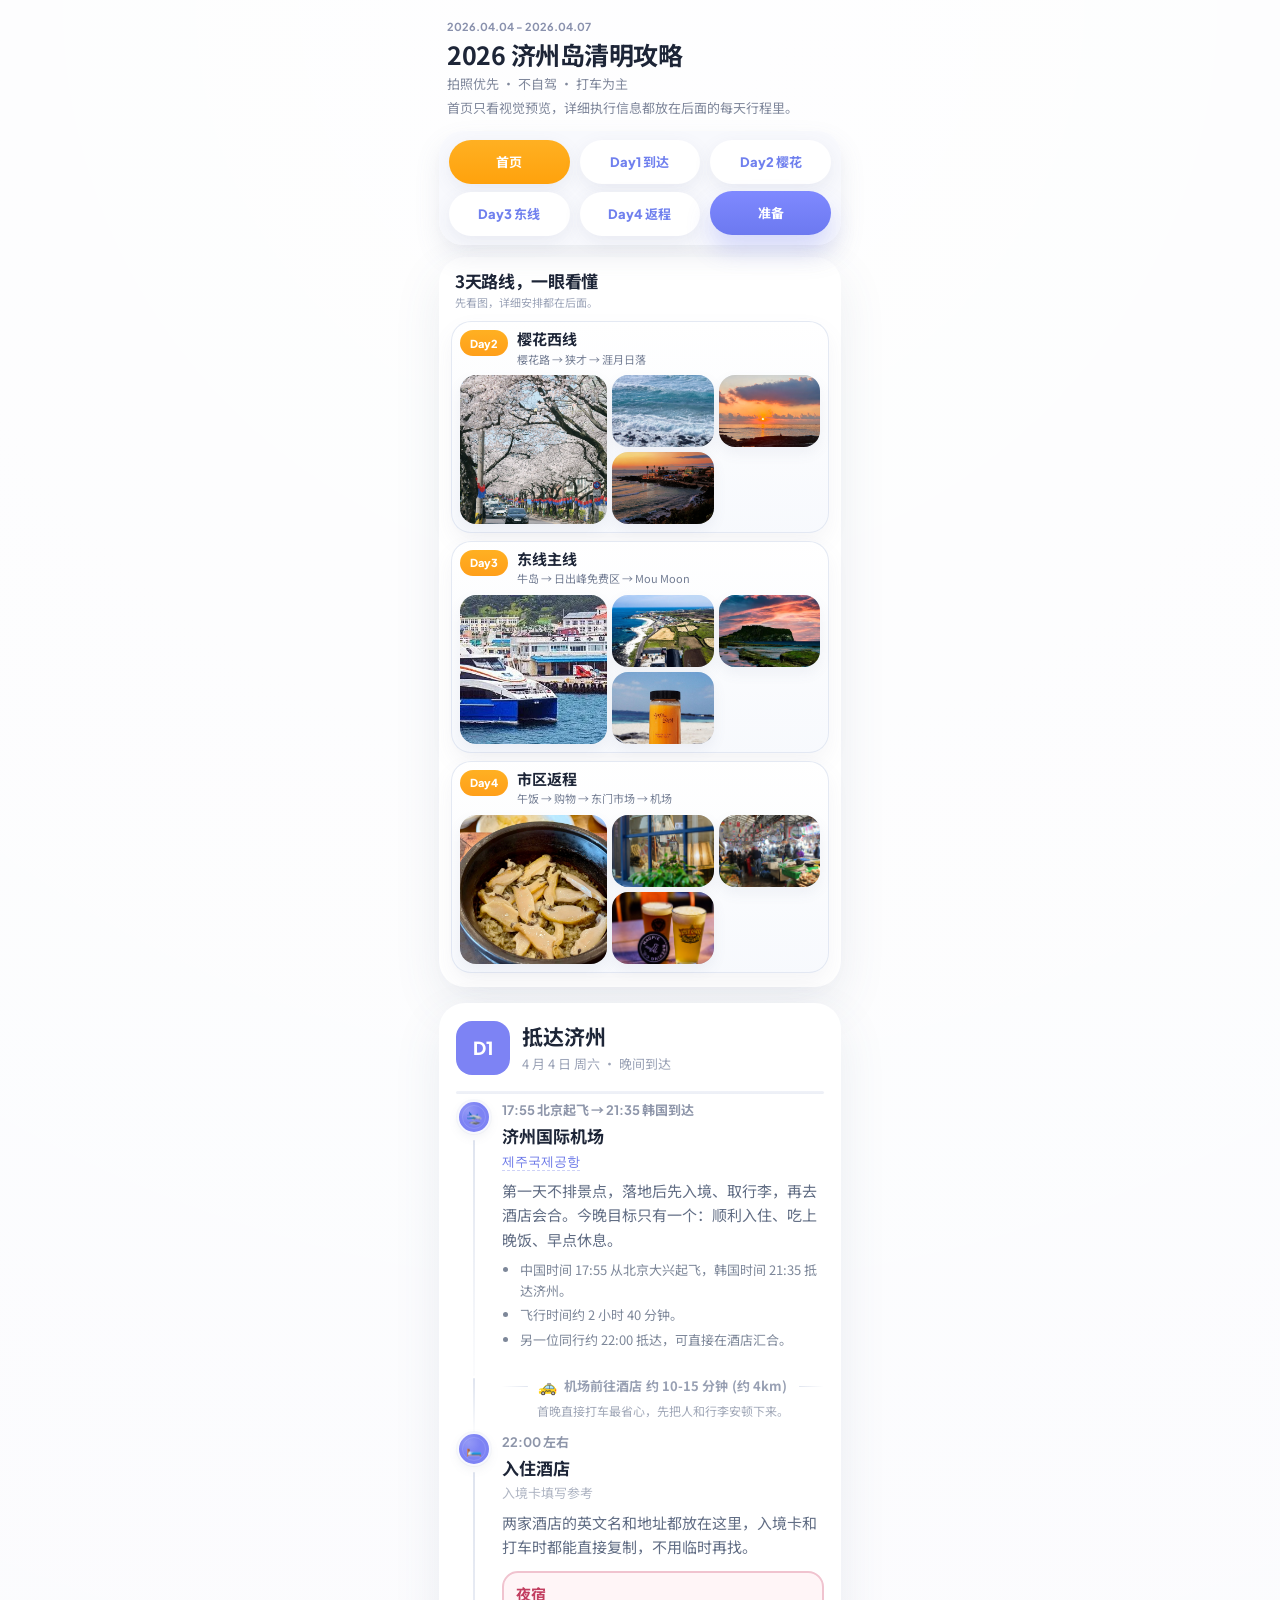
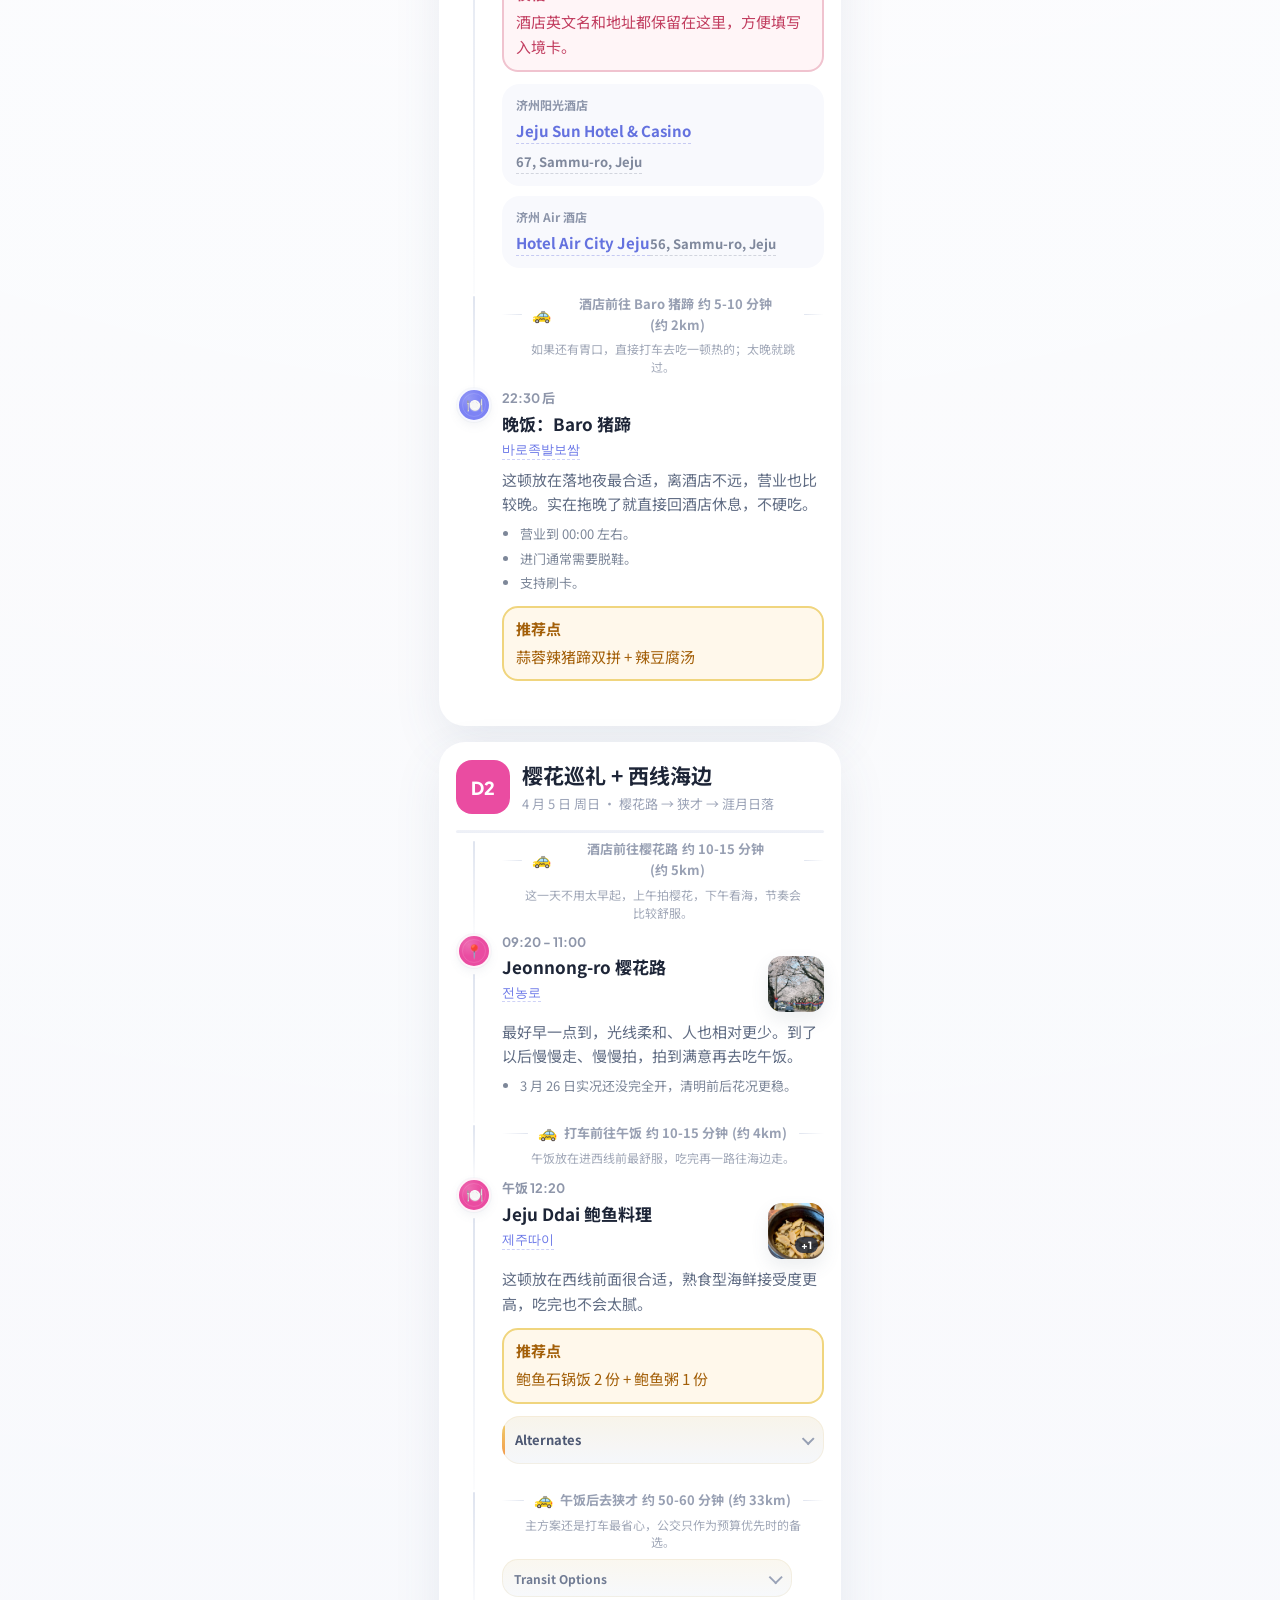
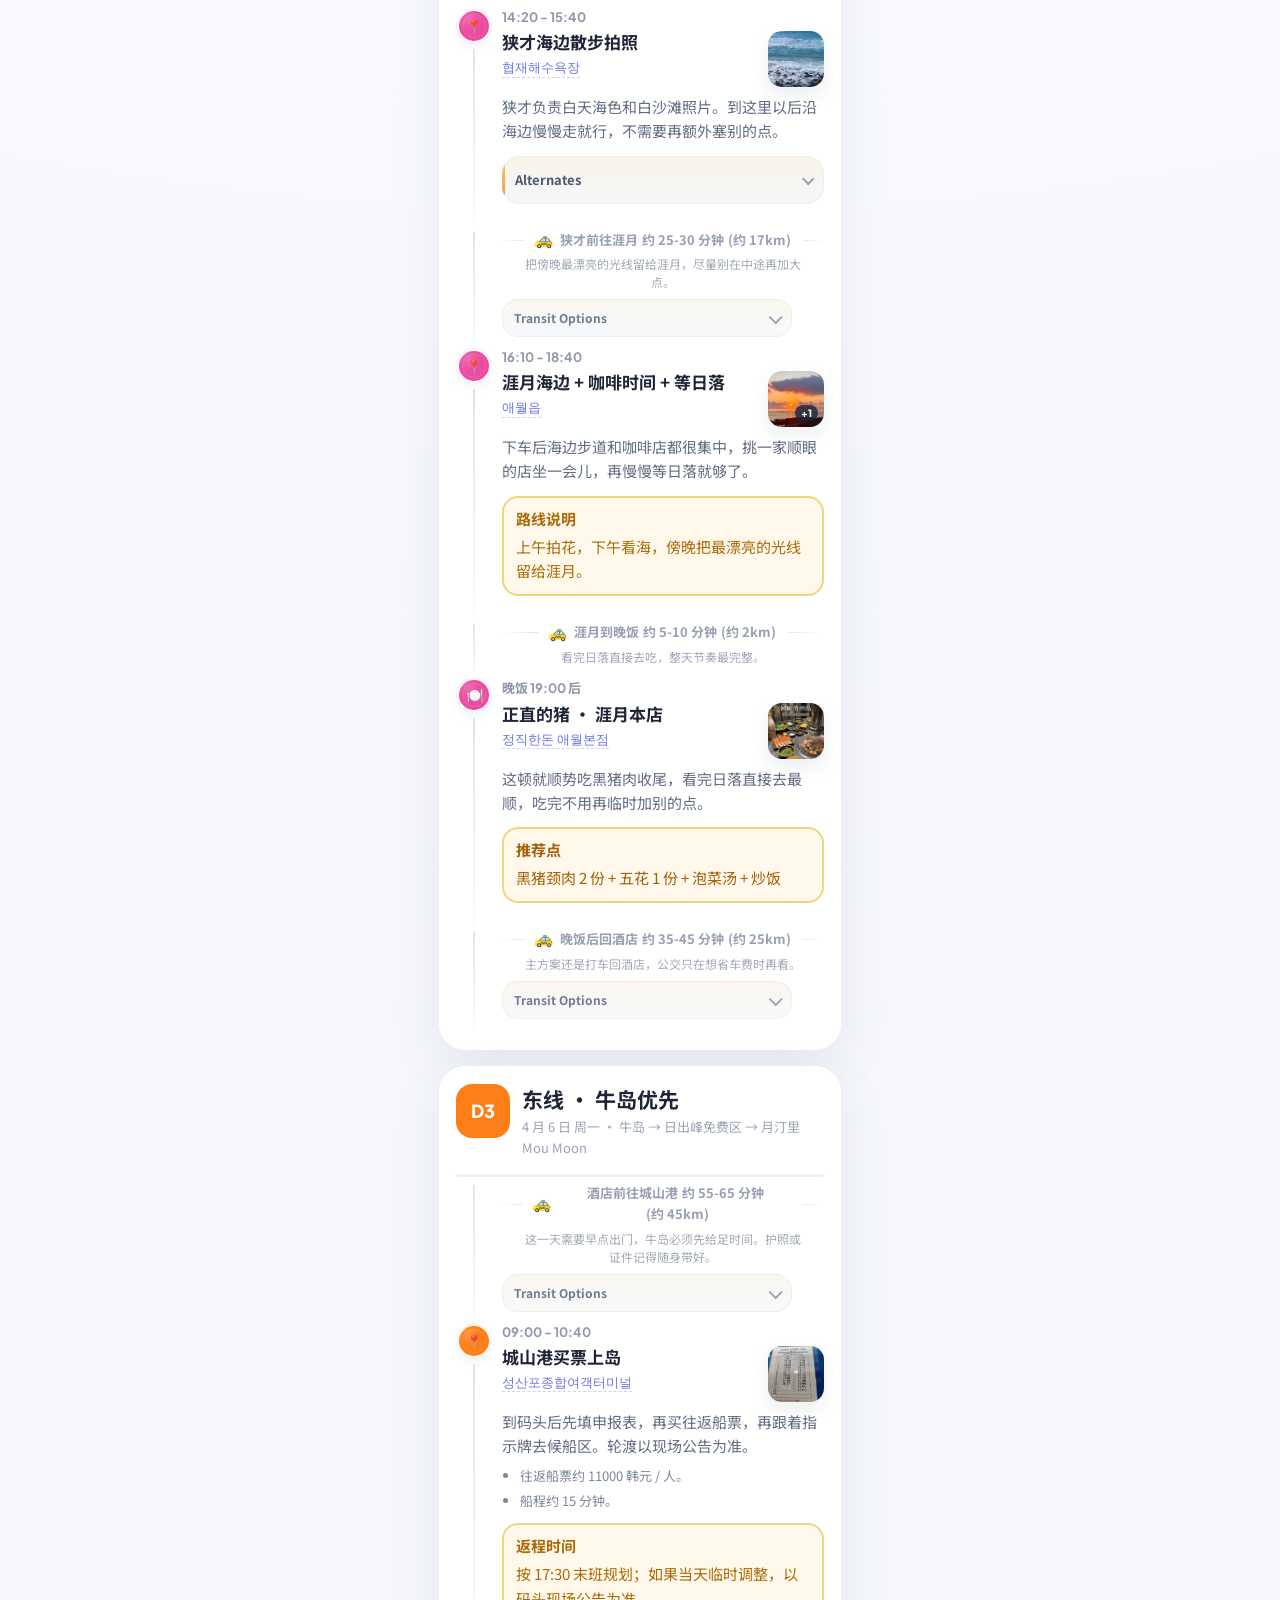
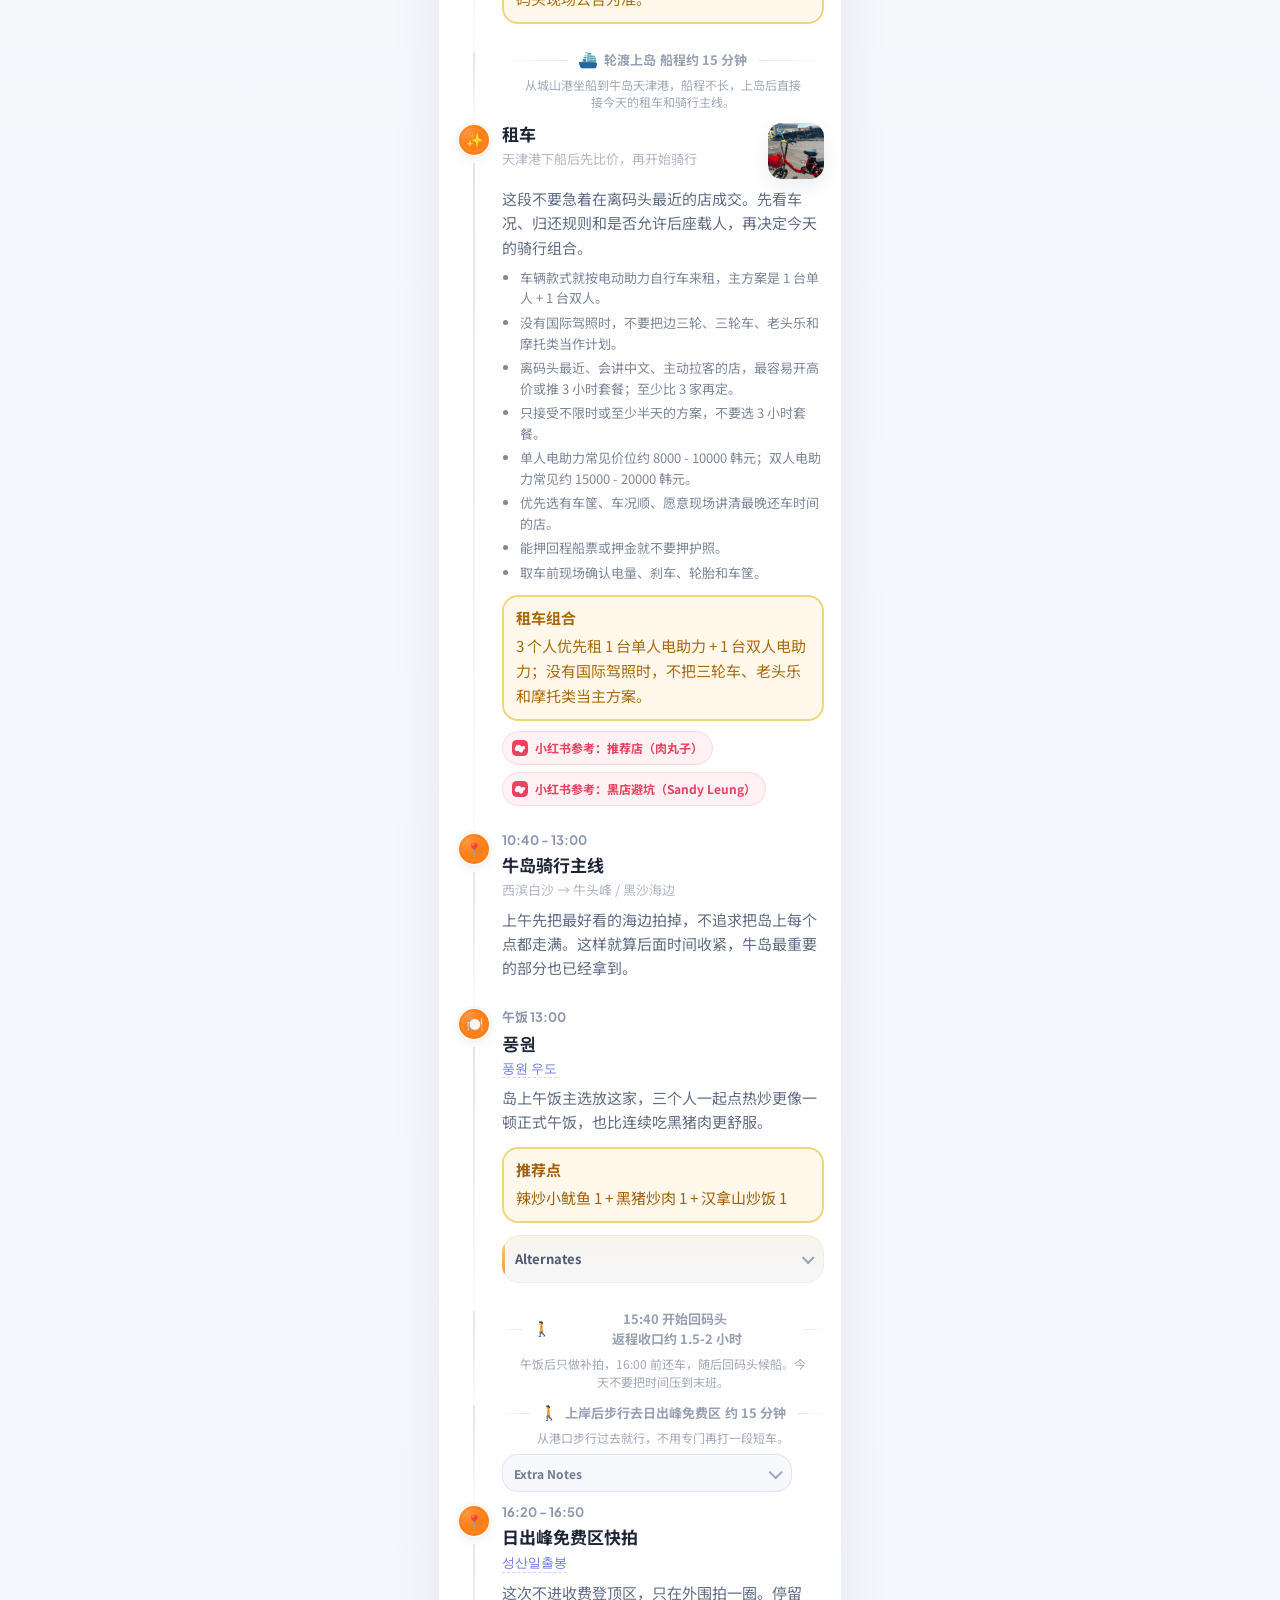
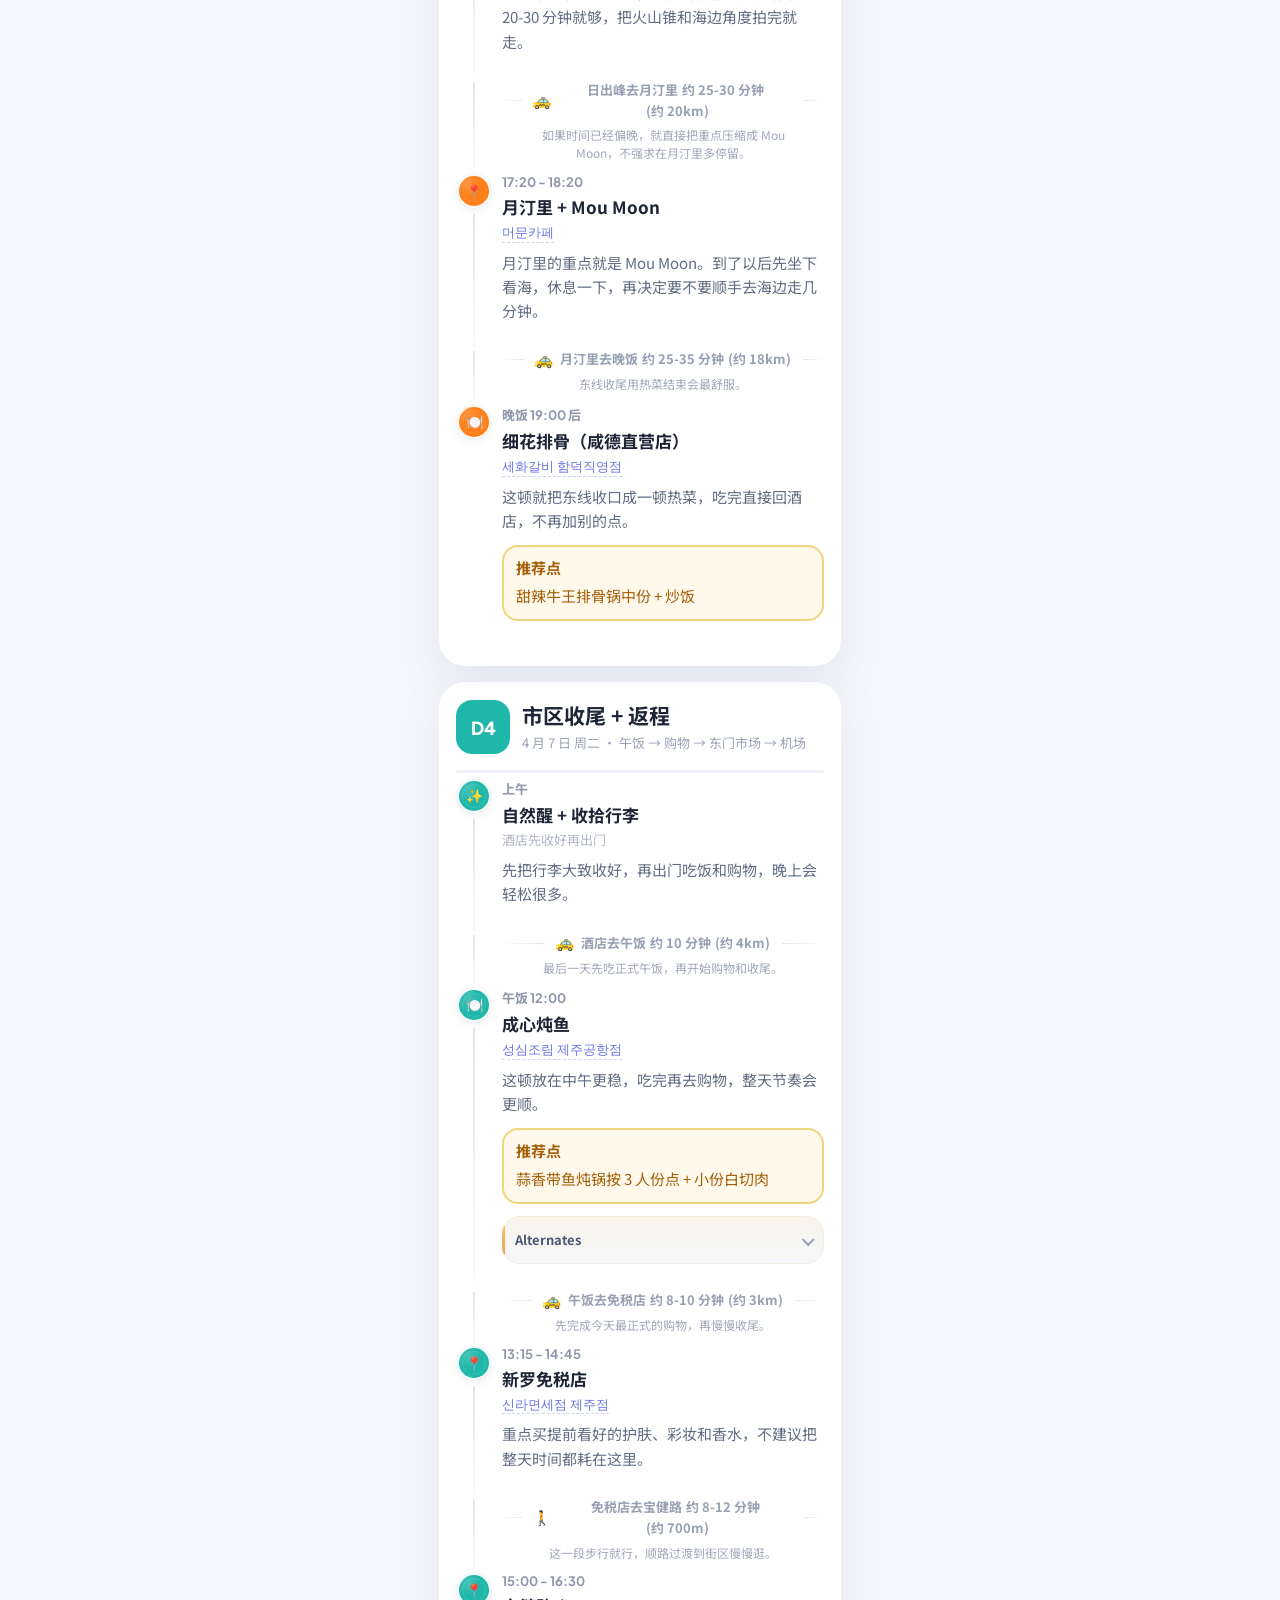
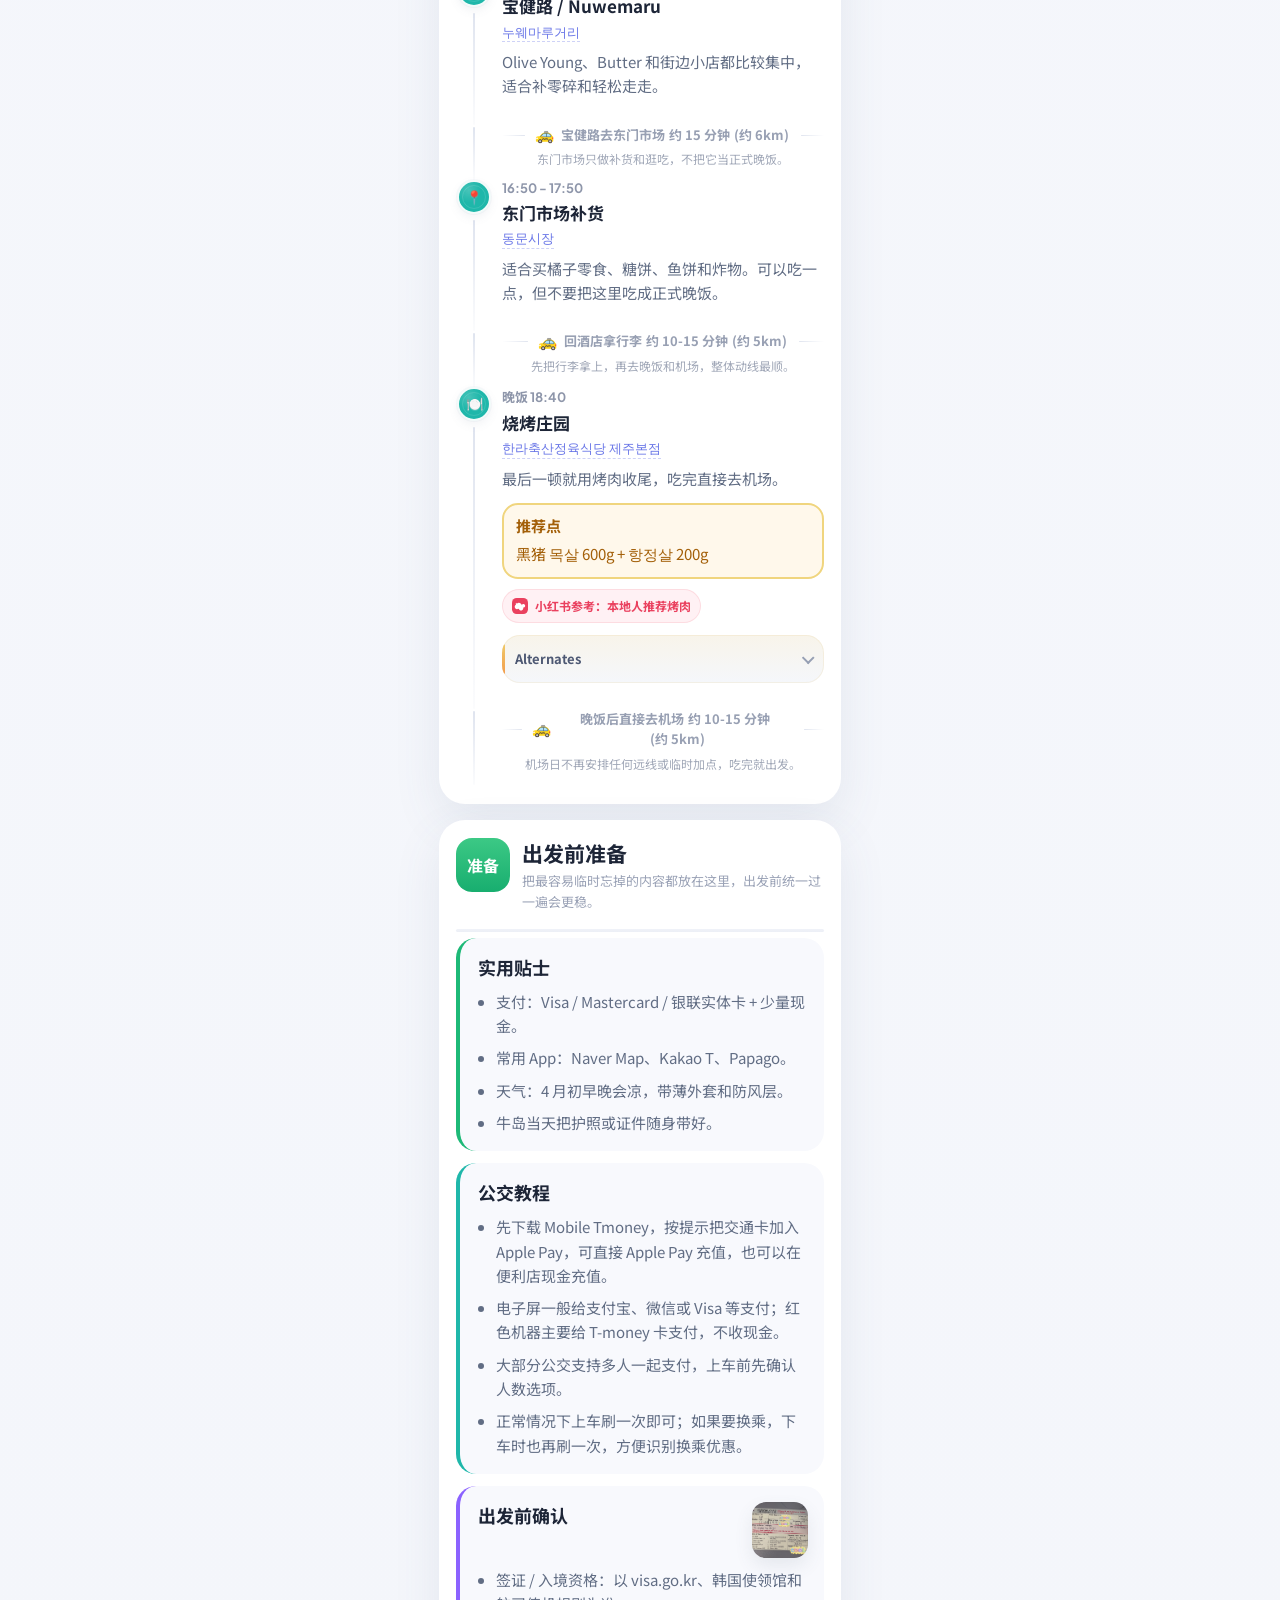
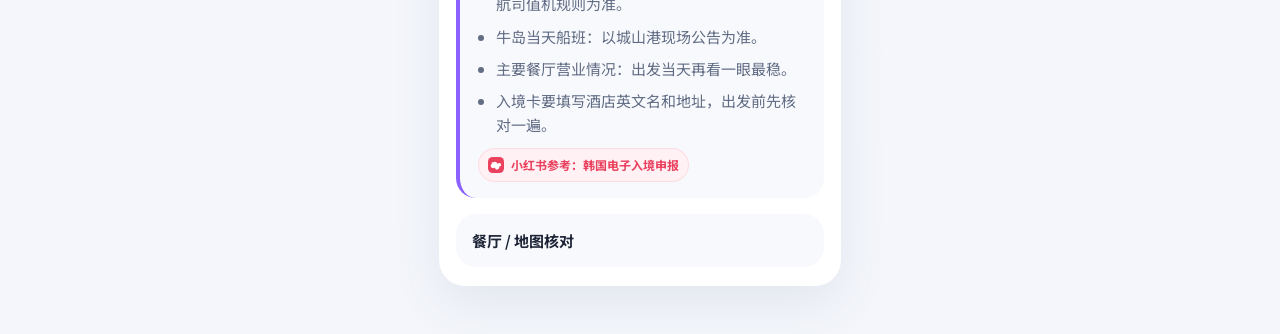
==== commit e36af58e: "Update jeju guide dist" ====
--- a/jeju/index.html
+++ b/jeju/index.html
@@ -12,7 +12,7 @@
       name="description"
       content="移动端优先的济州岛清明攻略，包含分日时间轴、打车落点、餐厅备选、购物收尾和出发前提醒。"
     />
-    <script type="module" crossorigin src="./assets/index-BYWu0_OQ.js"></script>
+    <script type="module" crossorigin src="./assets/index-QInq8poZ.js"></script>
     <link rel="stylesheet" crossorigin href="./assets/index-COuiGIT-.css">
   </head>
   <body>
